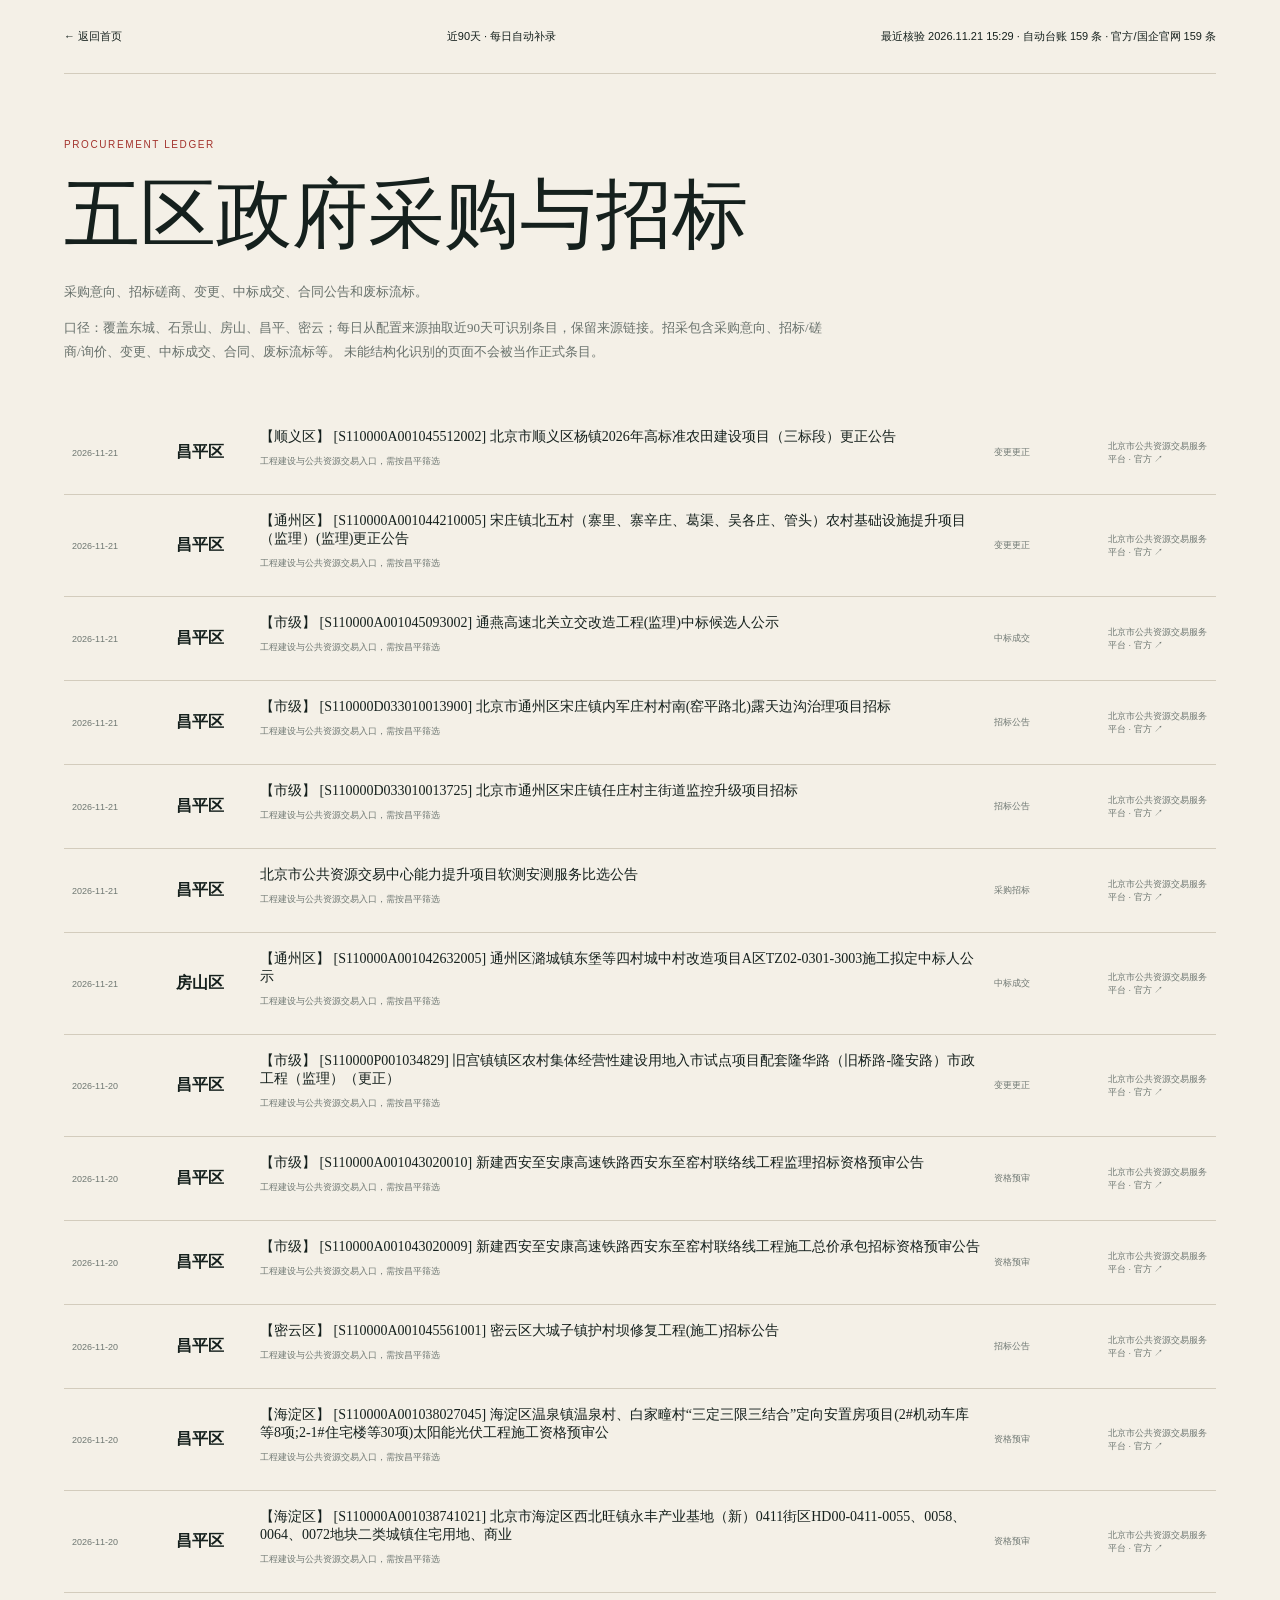
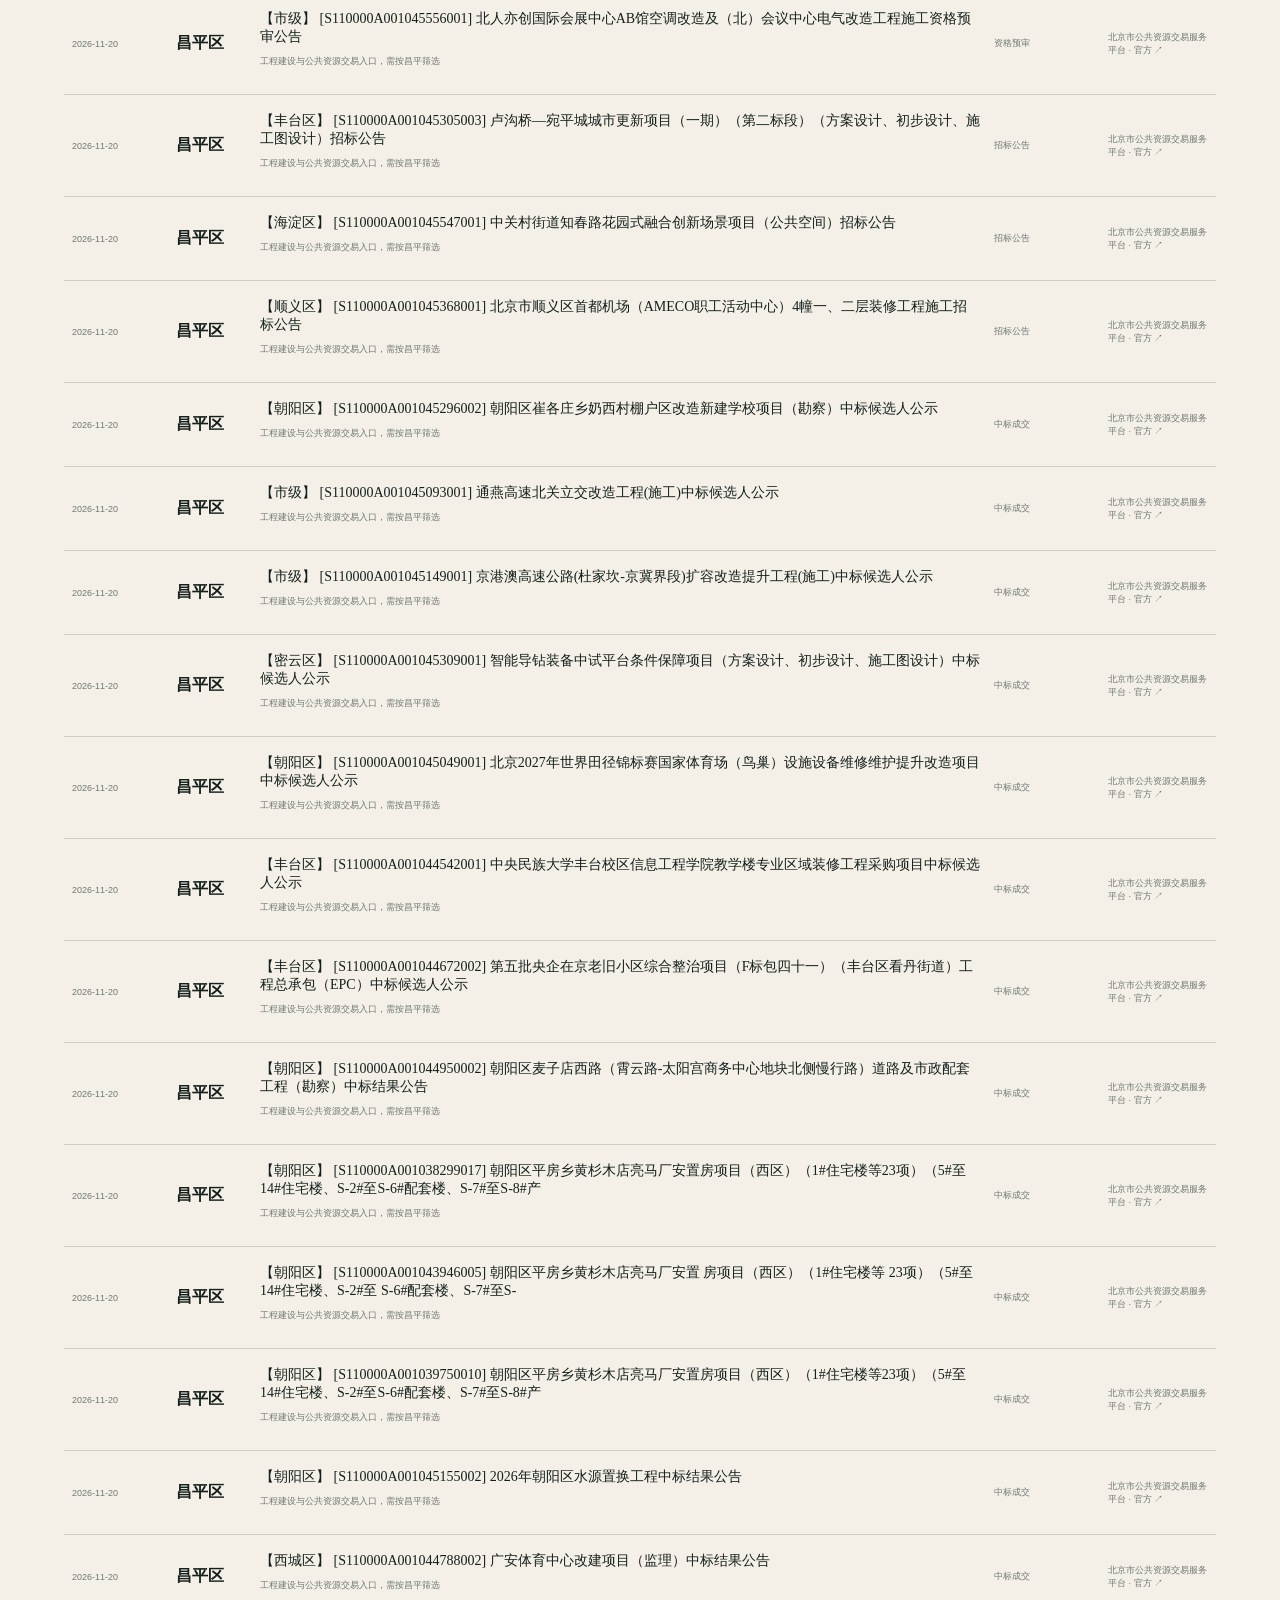
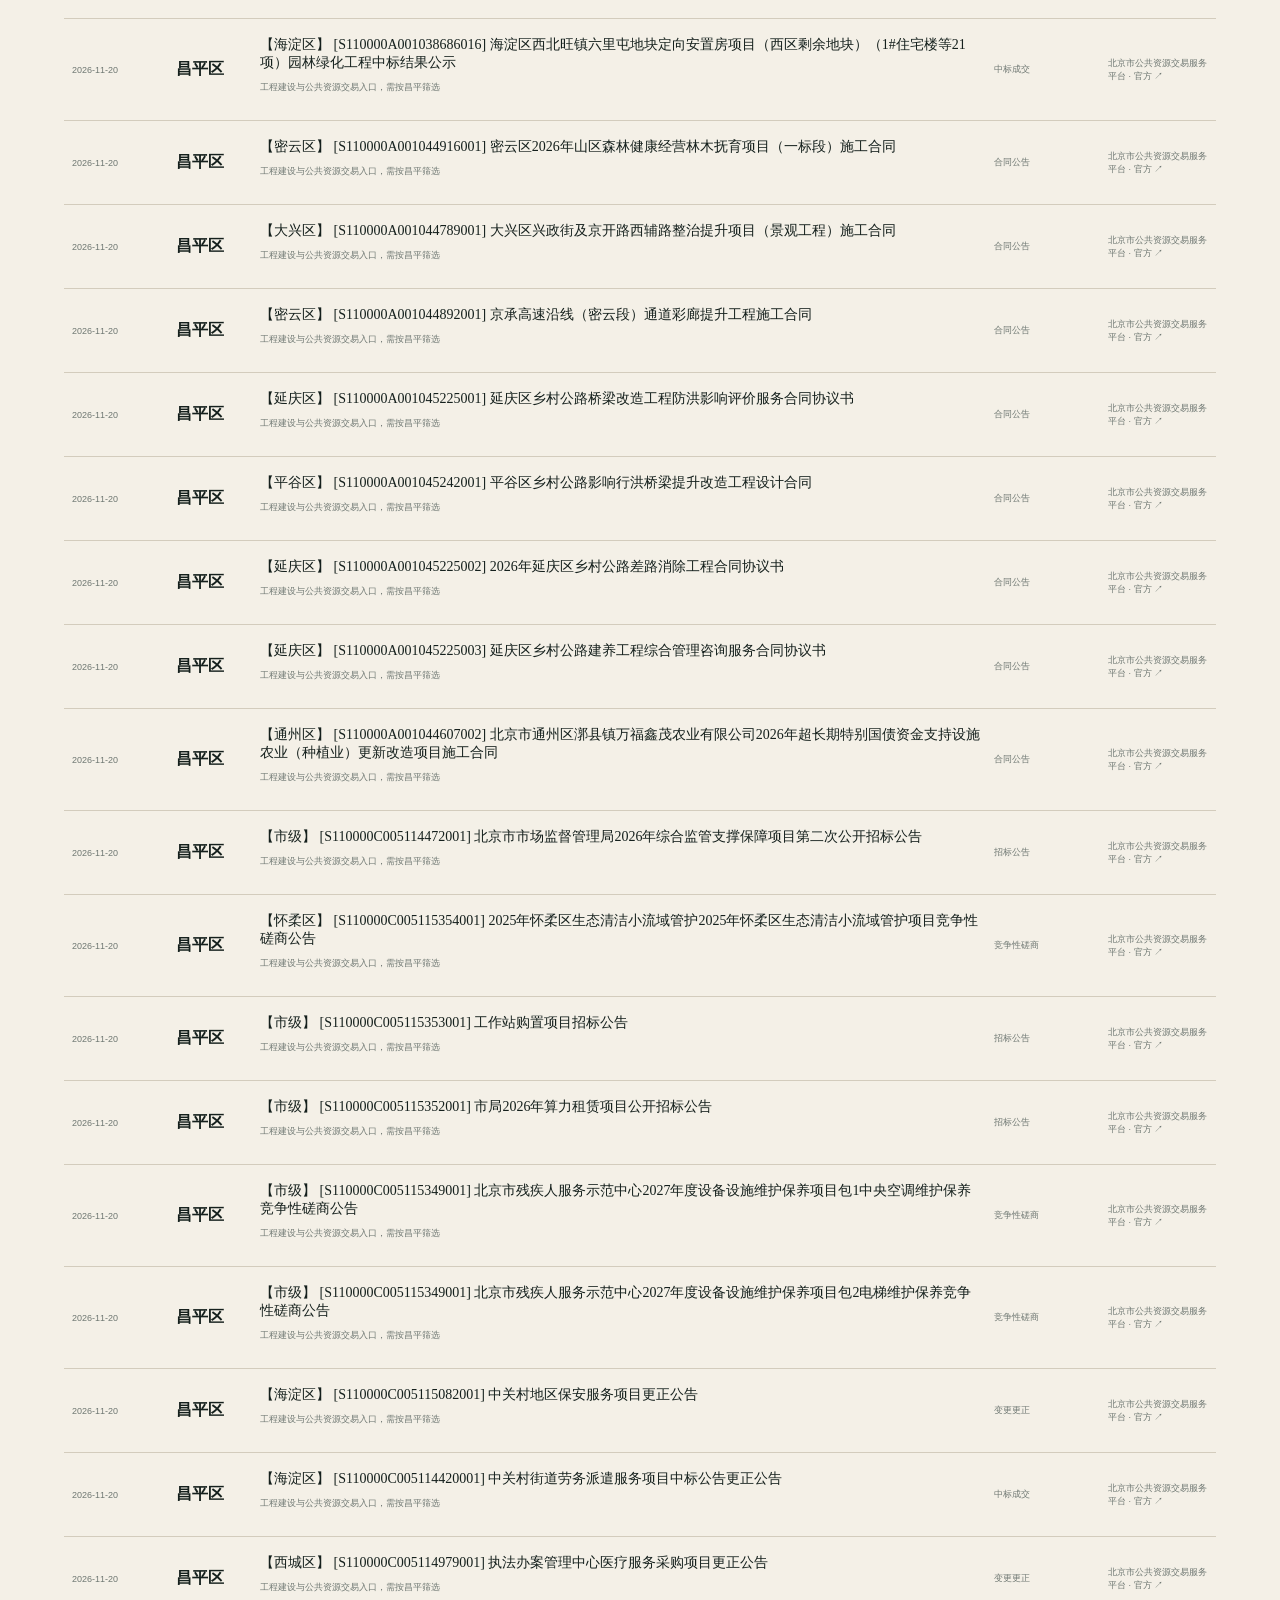
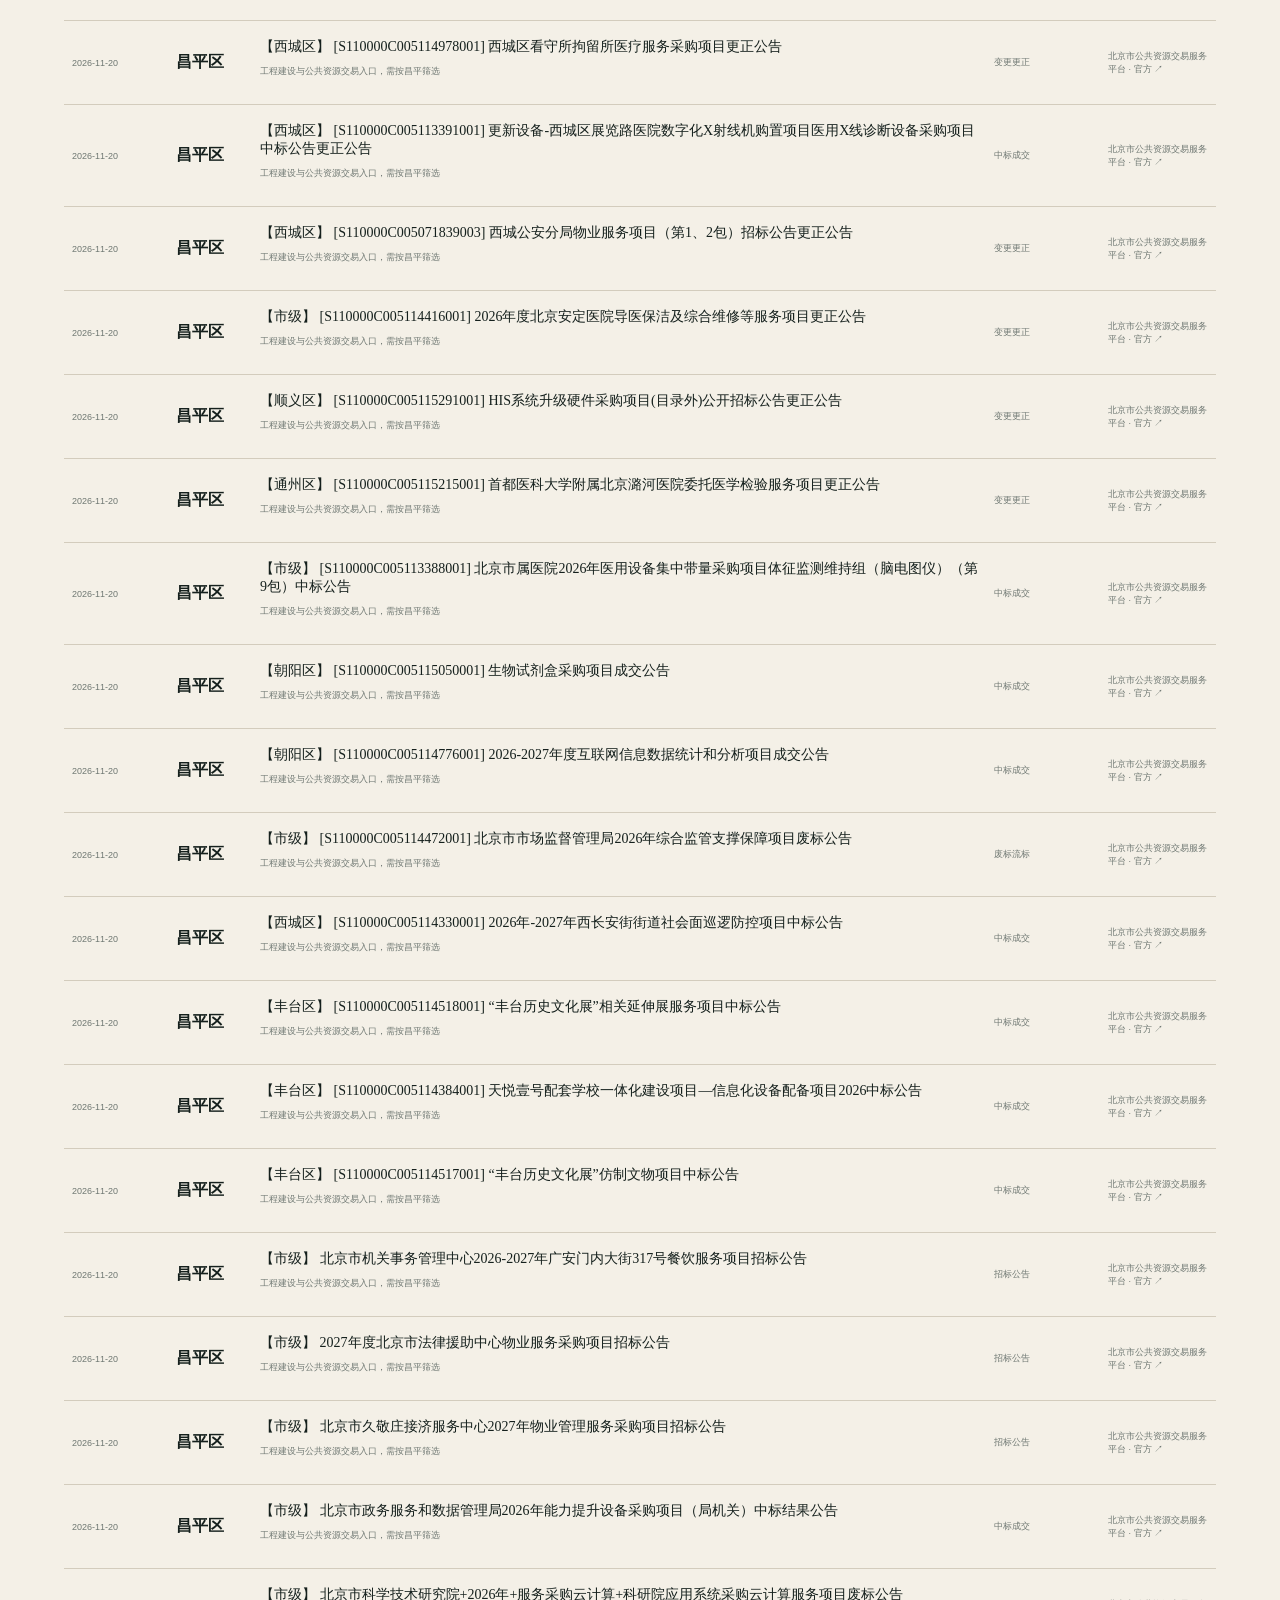
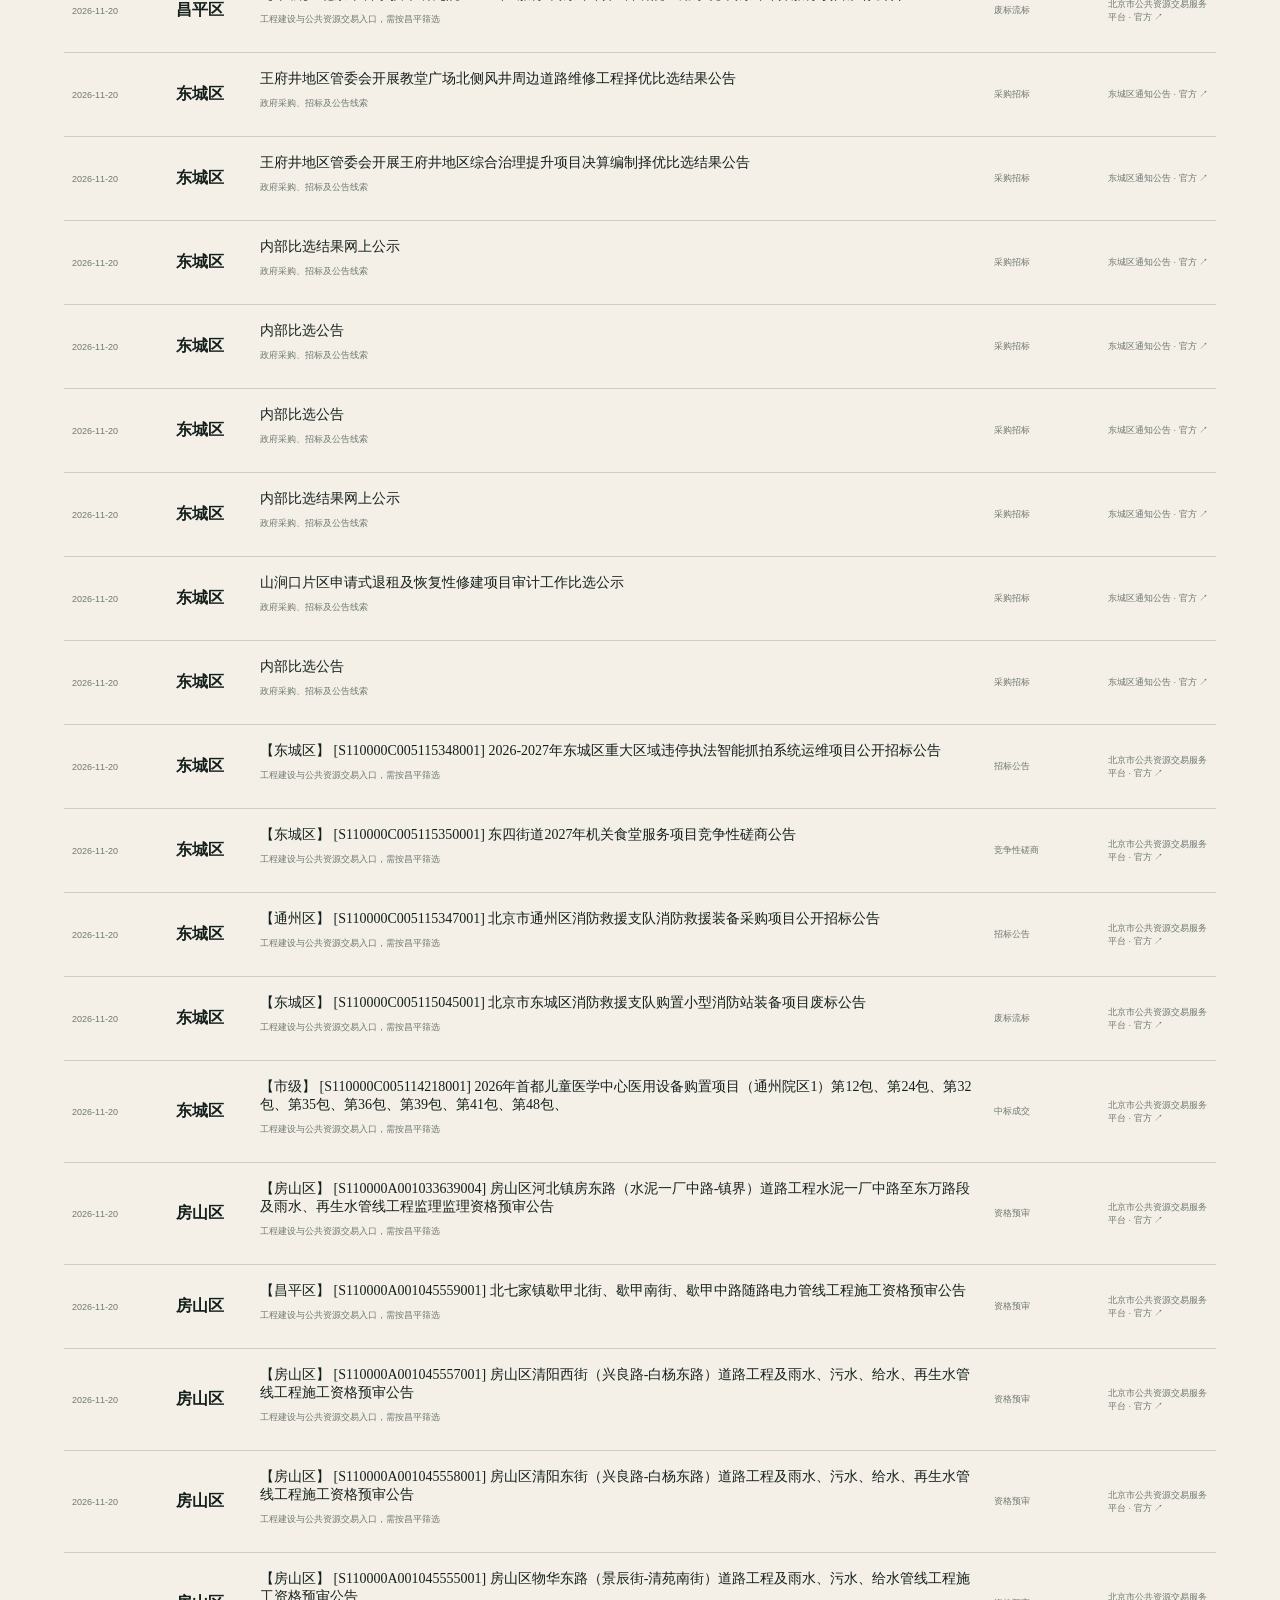
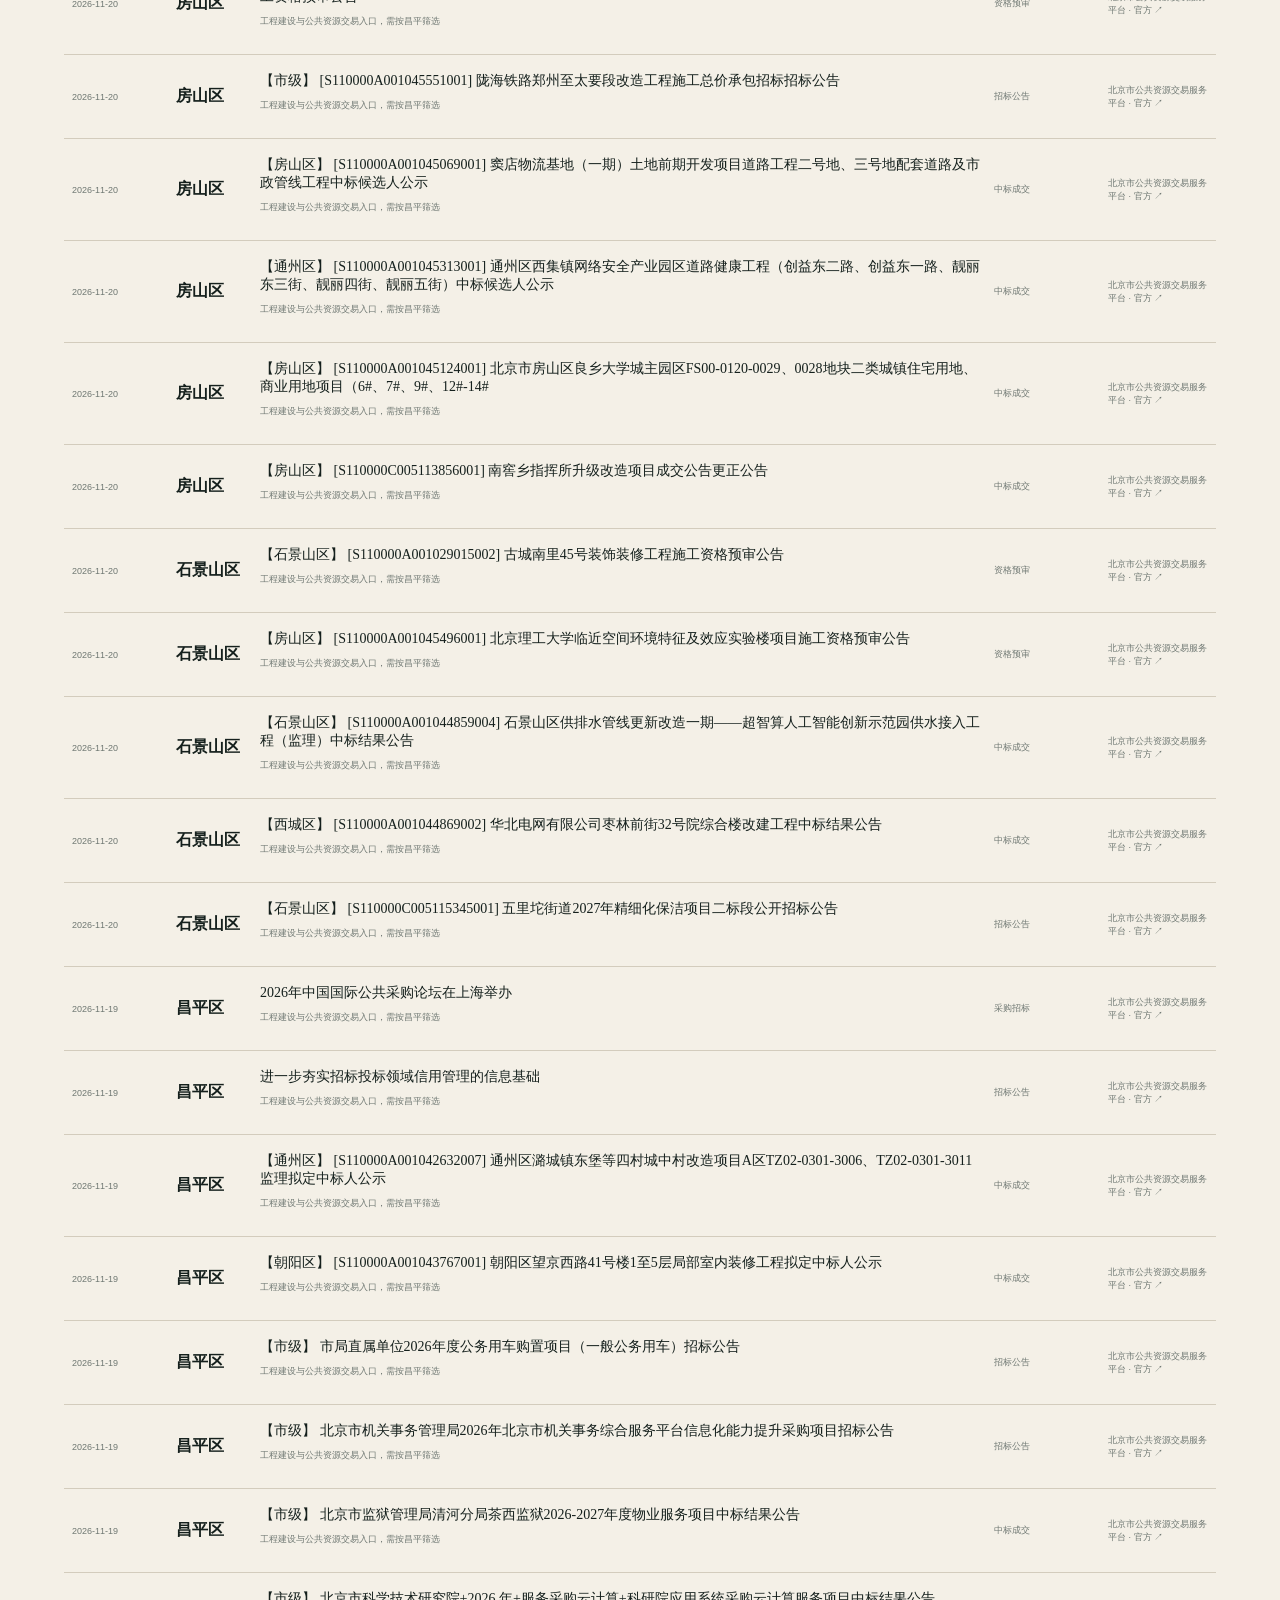
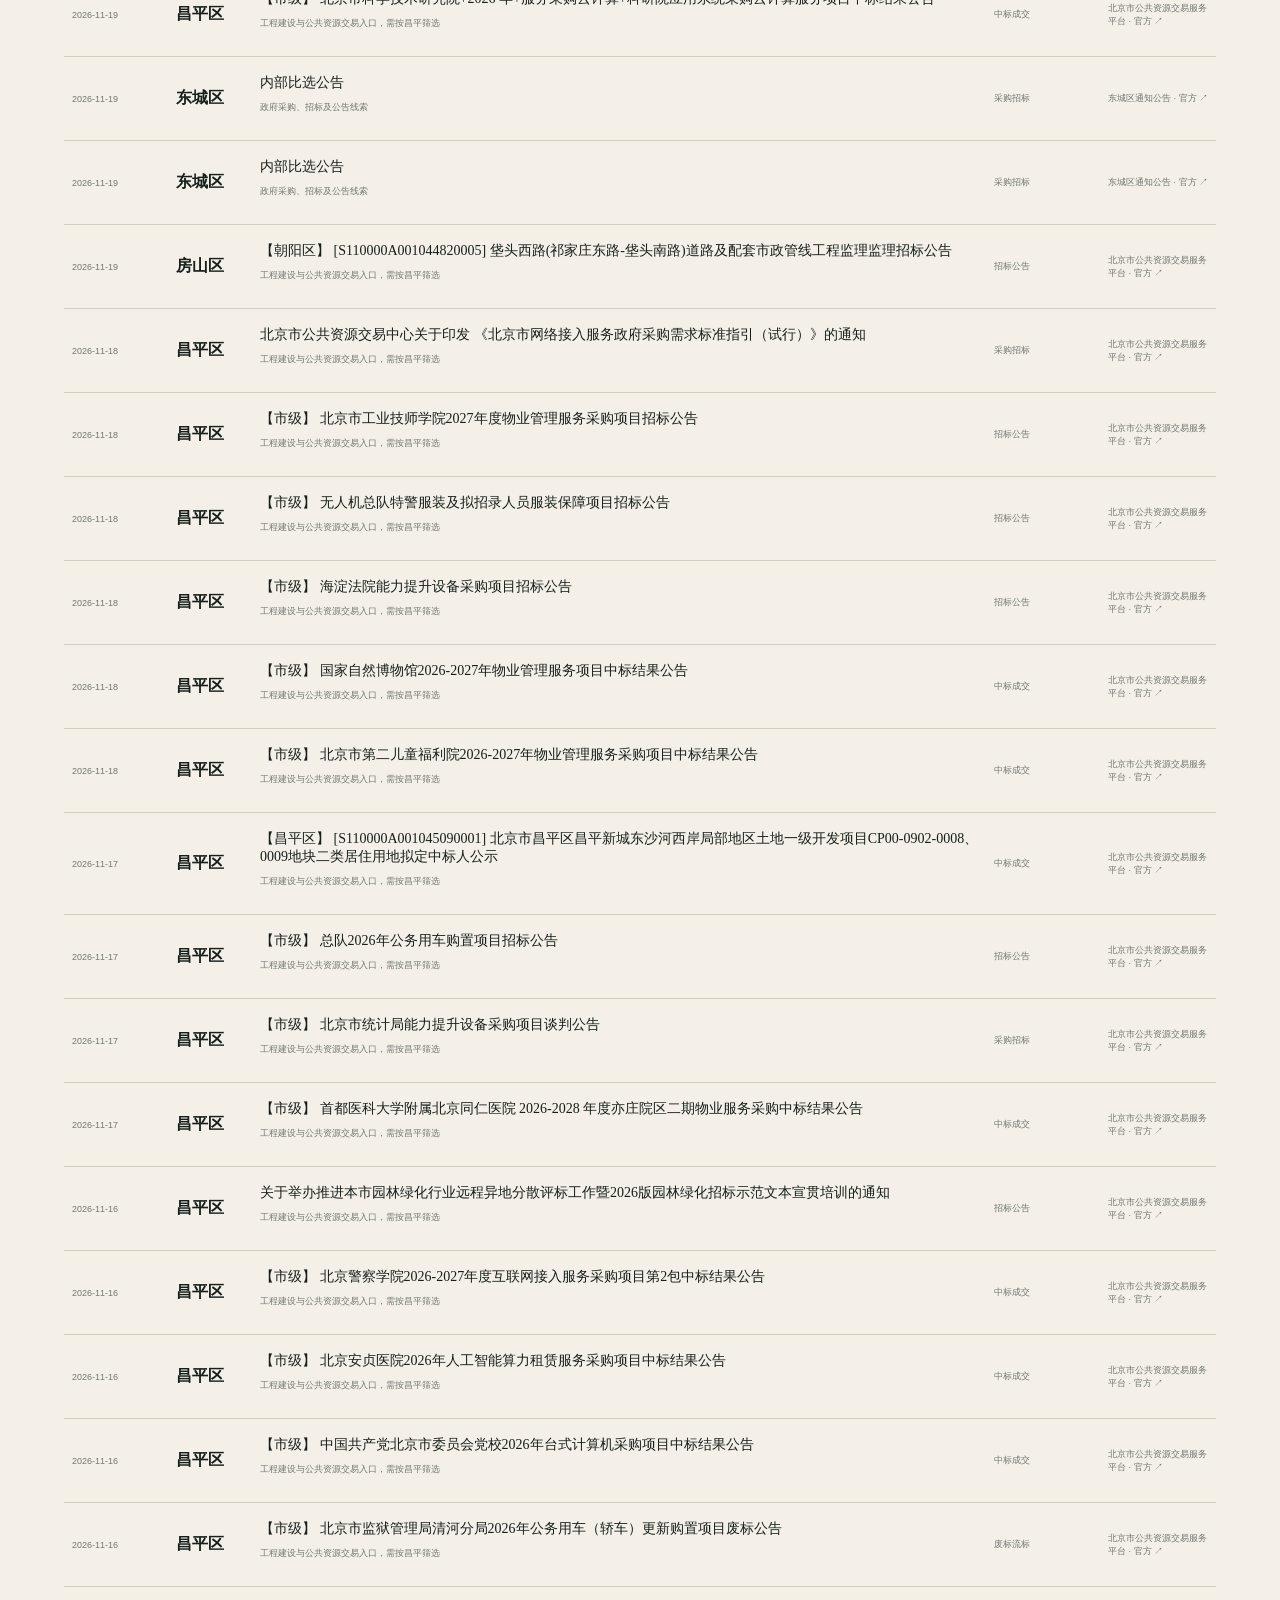
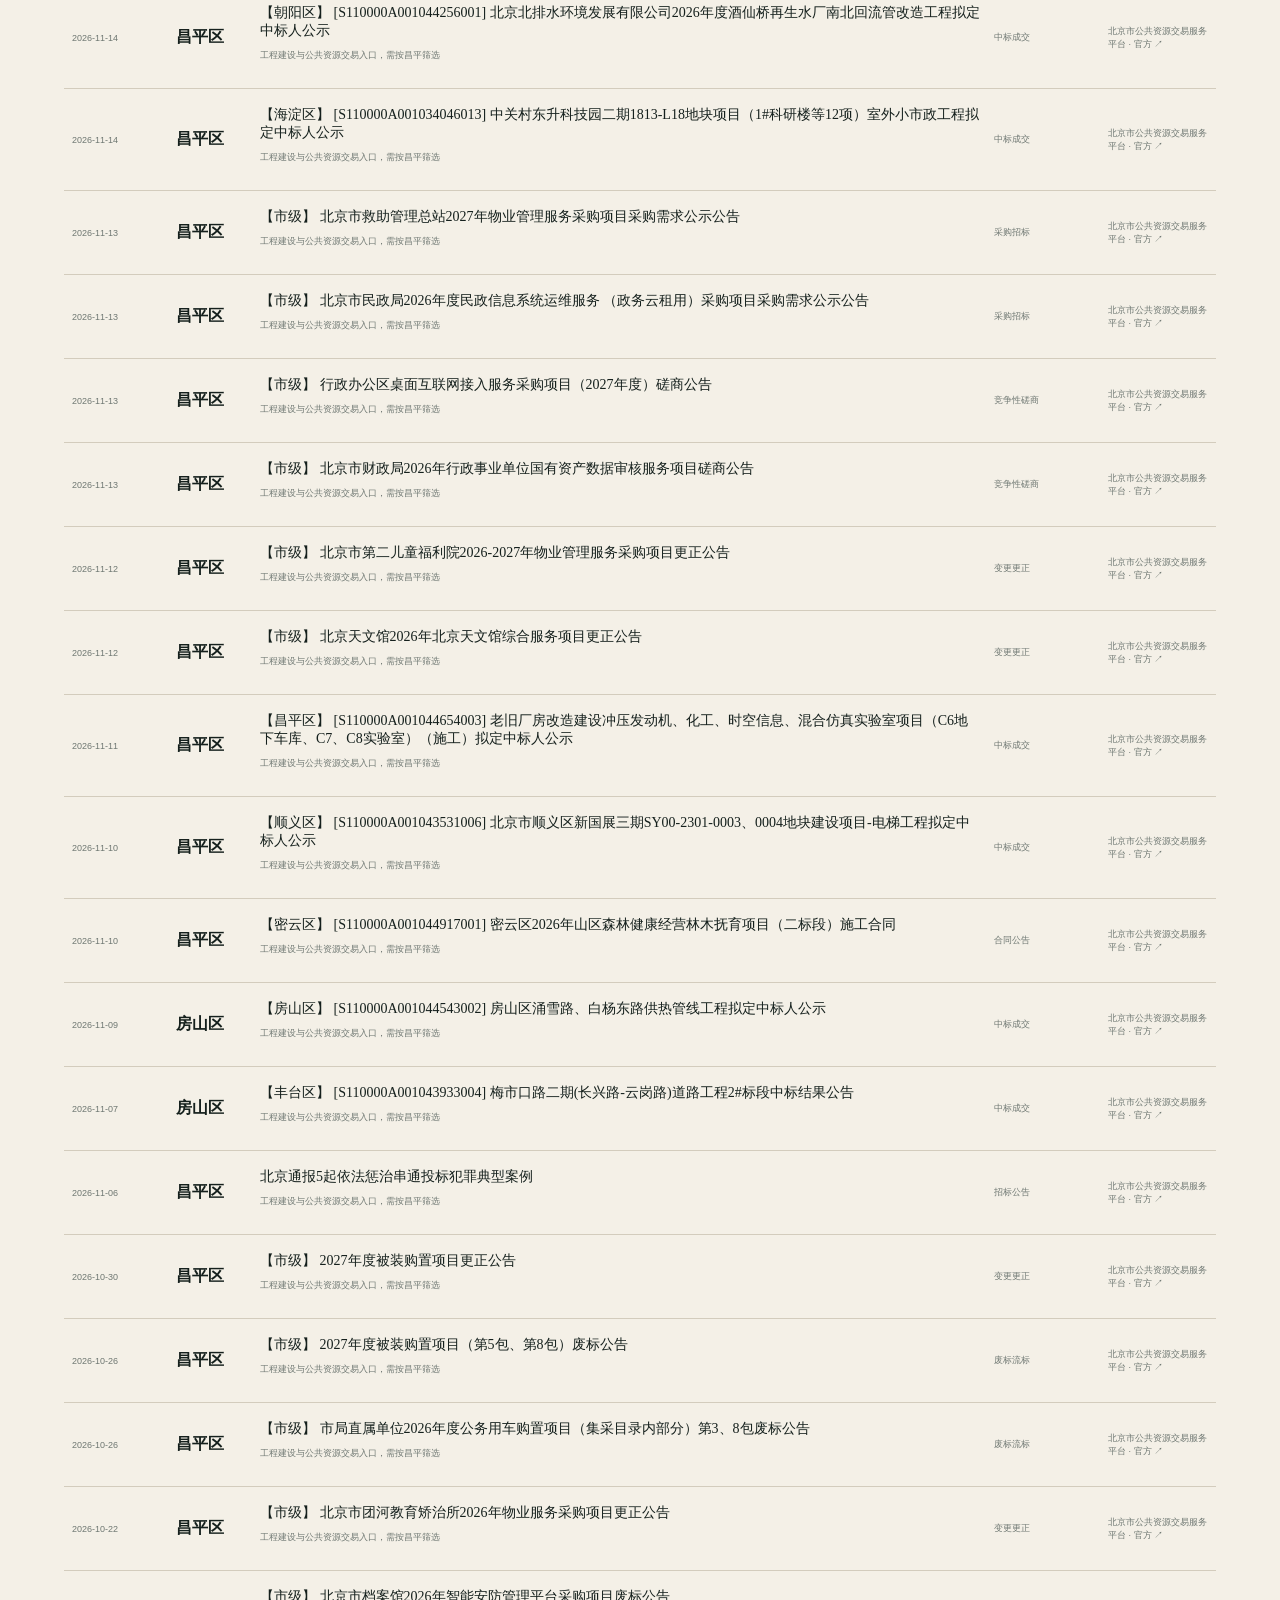
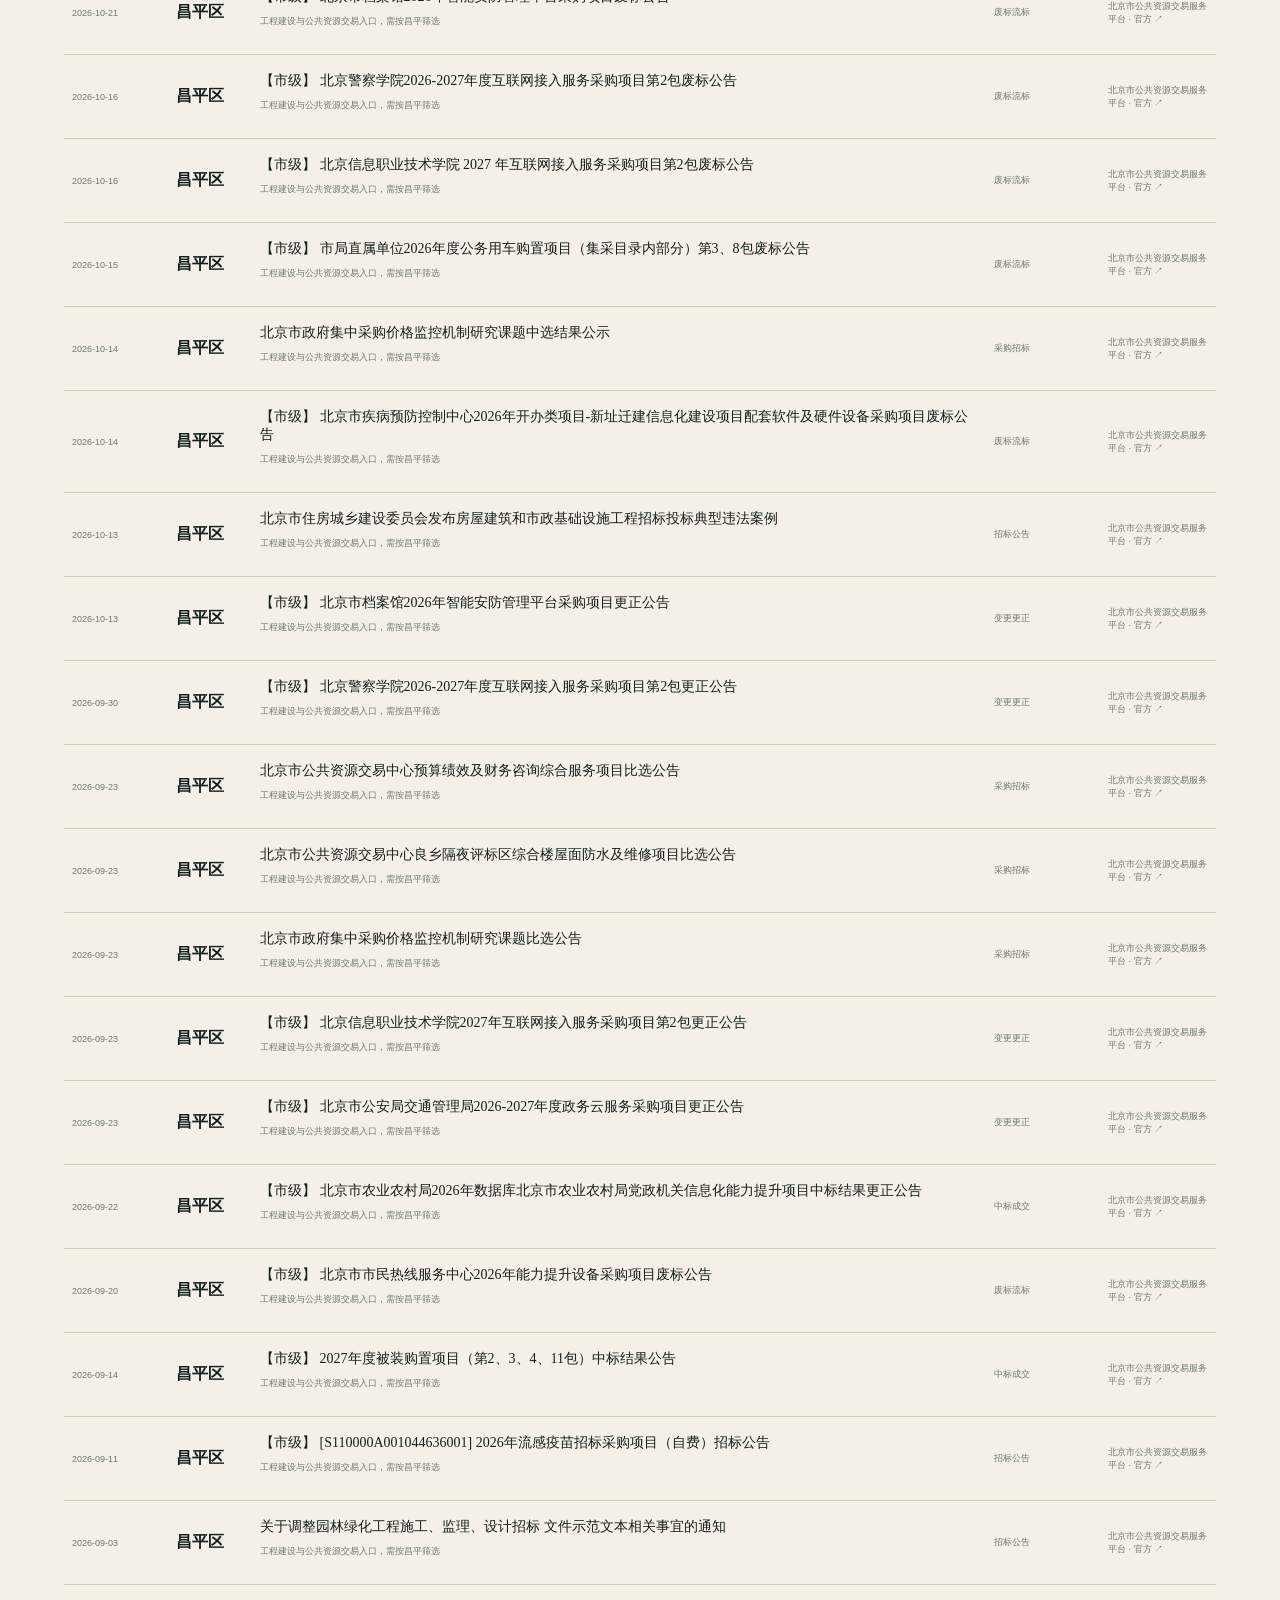
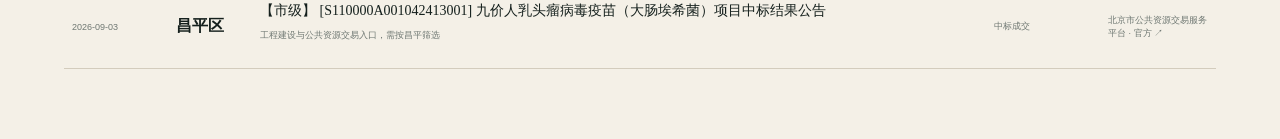
==== local-preview/procurement/index.html @ 3bb8a2d0 "Daily source monitor update" ====
<!doctype html><html lang="zh-CN"><head><meta charset="utf-8"><meta name="viewport" content="width=device-width,initial-scale=1"><title>招采台账</title><link rel="stylesheet" href="../style.css"><link rel="stylesheet" href="../ledger-pages.css"></head><body><main class="ledger-page"><header><a href="../">← 返回首页</a><span>近90天 · 每日自动补录</span><span>最近核验 2026.11.21 15:29 · 自动台账 159 条 · 官方/国企官网 159 条</span></header><section><label>PROCUREMENT LEDGER</label><h1>五区政府采购与招标</h1><p>采购意向、招标磋商、变更、中标成交、合同公告和废标流标。</p><p class="ledger-note">口径：覆盖东城、石景山、房山、昌平、密云；每日从配置来源抽取近90天可识别条目，保留来源链接。招采包含采购意向、招标/磋商/询价、变更、中标成交、合同、废标流标等。 未能结构化识别的页面不会被当作正式条目。</p></section><div class="ledger-table"><a href="https://ggzyfw.beijing.gov.cn/jyxxgcjsgzgg/20261121/5798273.html" target="_blank" rel="noreferrer"><article><time>2026-11-21</time><b>昌平区</b><div><h3>【顺义区】 [S110000A001045512002] 北京市顺义区杨镇2026年高标准农田建设项目（三标段）更正公告</h3><p>工程建设与公共资源交易入口，需按昌平筛选</p></div><span>变更更正</span><em>北京市公共资源交易服务平台 · 官方 ↗</em></article></a><a href="https://ggzyfw.beijing.gov.cn/jyxxgcjsgzgg/20261120/5798127.html" target="_blank" rel="noreferrer"><article><time>2026-11-21</time><b>昌平区</b><div><h3>【通州区】 [S110000A001044210005] 宋庄镇北五村（寨里、寨辛庄、葛渠、吴各庄、管头）农村基础设施提升项目（监理）(监理)更正公告</h3><p>工程建设与公共资源交易入口，需按昌平筛选</p></div><span>变更更正</span><em>北京市公共资源交易服务平台 · 官方 ↗</em></article></a><a href="https://ggzyfw.beijing.gov.cn/jyxxzbhxrgs/20261120/5797390.html" target="_blank" rel="noreferrer"><article><time>2026-11-21</time><b>昌平区</b><div><h3>【市级】 [S110000A001045093002] 通燕高速北关立交改造工程(监理)中标候选人公示</h3><p>工程建设与公共资源交易入口，需按昌平筛选</p></div><span>中标成交</span><em>北京市公共资源交易服务平台 · 官方 ↗</em></article></a><a href="https://ggzyfw.beijing.gov.cn/jyxxnccqzbjj/20261121/5798282.html" target="_blank" rel="noreferrer"><article><time>2026-11-21</time><b>昌平区</b><div><h3>【市级】 [S110000D033010013900] 北京市通州区宋庄镇内军庄村村南(窑平路北)露天边沟治理项目招标</h3><p>工程建设与公共资源交易入口，需按昌平筛选</p></div><span>招标公告</span><em>北京市公共资源交易服务平台 · 官方 ↗</em></article></a><a href="https://ggzyfw.beijing.gov.cn/jyxxnccqzbjj/20261121/5798275.html" target="_blank" rel="noreferrer"><article><time>2026-11-21</time><b>昌平区</b><div><h3>【市级】 [S110000D033010013725] 北京市通州区宋庄镇任庄村主街道监控升级项目招标</h3><p>工程建设与公共资源交易入口，需按昌平筛选</p></div><span>招标公告</span><em>北京市公共资源交易服务平台 · 官方 ↗</em></article></a><a href="https://ggzyfw.beijing.gov.cn/bxggqt/20260923/5726220.html" target="_blank" rel="noreferrer"><article><time>2026-11-21</time><b>昌平区</b><div><h3>北京市公共资源交易中心能力提升项目软测安测服务比选公告</h3><p>工程建设与公共资源交易入口，需按昌平筛选</p></div><span>采购招标</span><em>北京市公共资源交易服务平台 · 官方 ↗</em></article></a><a href="https://ggzyfw.beijing.gov.cn/jyxxgcjszbyx/20261119/5793754.html" target="_blank" rel="noreferrer"><article><time>2026-11-21</time><b>房山区</b><div><h3>【通州区】 [S110000A001042632005] 通州区潞城镇东堡等四村城中村改造项目A区TZ02-0301-3003施工拟定中标人公示</h3><p>工程建设与公共资源交易入口，需按昌平筛选</p></div><span>中标成交</span><em>北京市公共资源交易服务平台 · 官方 ↗</em></article></a><a href="https://ggzyfw.beijing.gov.cn/jyxxgcjszbjh/20261120/5796803.html" target="_blank" rel="noreferrer"><article><time>2026-11-20</time><b>昌平区</b><div><h3>【市级】 [S110000P001034829] 旧宫镇镇区农村集体经营性建设用地入市试点项目配套隆华路（旧桥路-隆安路）市政工程（监理）（更正）</h3><p>工程建设与公共资源交易入口，需按昌平筛选</p></div><span>变更更正</span><em>北京市公共资源交易服务平台 · 官方 ↗</em></article></a><a href="https://ggzyfw.beijing.gov.cn/jyxxggjtbyqs/20261120/5798121.html" target="_blank" rel="noreferrer"><article><time>2026-11-20</time><b>昌平区</b><div><h3>【市级】 [S110000A001043020010] 新建西安至安康高速铁路西安东至窑村联络线工程监理招标资格预审公告</h3><p>工程建设与公共资源交易入口，需按昌平筛选</p></div><span>资格预审</span><em>北京市公共资源交易服务平台 · 官方 ↗</em></article></a><a href="https://ggzyfw.beijing.gov.cn/jyxxggjtbyqs/20261120/5798120.html" target="_blank" rel="noreferrer"><article><time>2026-11-20</time><b>昌平区</b><div><h3>【市级】 [S110000A001043020009] 新建西安至安康高速铁路西安东至窑村联络线工程施工总价承包招标资格预审公告</h3><p>工程建设与公共资源交易入口，需按昌平筛选</p></div><span>资格预审</span><em>北京市公共资源交易服务平台 · 官方 ↗</em></article></a><a href="https://ggzyfw.beijing.gov.cn/jyxxggjtbyqs/20261120/5797459.html" target="_blank" rel="noreferrer"><article><time>2026-11-20</time><b>昌平区</b><div><h3>【密云区】 [S110000A001045561001] 密云区大城子镇护村坝修复工程(施工)招标公告</h3><p>工程建设与公共资源交易入口，需按昌平筛选</p></div><span>招标公告</span><em>北京市公共资源交易服务平台 · 官方 ↗</em></article></a><a href="https://ggzyfw.beijing.gov.cn/jyxxggjtbyqs/20261120/5797093.html" target="_blank" rel="noreferrer"><article><time>2026-11-20</time><b>昌平区</b><div><h3>【海淀区】 [S110000A001038027045] 海淀区温泉镇温泉村、白家疃村“三定三限三结合”定向安置房项目(2#机动车库等8项;2-1#住宅楼等30项)太阳能光伏工程施工资格预审公</h3><p>工程建设与公共资源交易入口，需按昌平筛选</p></div><span>资格预审</span><em>北京市公共资源交易服务平台 · 官方 ↗</em></article></a><a href="https://ggzyfw.beijing.gov.cn/jyxxggjtbyqs/20261120/5797092.html" target="_blank" rel="noreferrer"><article><time>2026-11-20</time><b>昌平区</b><div><h3>【海淀区】 [S110000A001038741021] 北京市海淀区西北旺镇永丰产业基地（新）0411街区HD00-0411-0055、0058、0064、0072地块二类城镇住宅用地、商业</h3><p>工程建设与公共资源交易入口，需按昌平筛选</p></div><span>资格预审</span><em>北京市公共资源交易服务平台 · 官方 ↗</em></article></a><a href="https://ggzyfw.beijing.gov.cn/jyxxggjtbyqs/20261120/5797091.html" target="_blank" rel="noreferrer"><article><time>2026-11-20</time><b>昌平区</b><div><h3>【市级】 [S110000A001045556001] 北人亦创国际会展中心AB馆空调改造及（北）会议中心电气改造工程施工资格预审公告</h3><p>工程建设与公共资源交易入口，需按昌平筛选</p></div><span>资格预审</span><em>北京市公共资源交易服务平台 · 官方 ↗</em></article></a><a href="https://ggzyfw.beijing.gov.cn/jyxxggjtbyqs/20261120/5797090.html" target="_blank" rel="noreferrer"><article><time>2026-11-20</time><b>昌平区</b><div><h3>【丰台区】 [S110000A001045305003] 卢沟桥—宛平城城市更新项目（一期）（第二标段）（方案设计、初步设计、施工图设计）招标公告</h3><p>工程建设与公共资源交易入口，需按昌平筛选</p></div><span>招标公告</span><em>北京市公共资源交易服务平台 · 官方 ↗</em></article></a><a href="https://ggzyfw.beijing.gov.cn/jyxxggjtbyqs/20261120/5797089.html" target="_blank" rel="noreferrer"><article><time>2026-11-20</time><b>昌平区</b><div><h3>【海淀区】 [S110000A001045547001] 中关村街道知春路花园式融合创新场景项目（公共空间）招标公告</h3><p>工程建设与公共资源交易入口，需按昌平筛选</p></div><span>招标公告</span><em>北京市公共资源交易服务平台 · 官方 ↗</em></article></a><a href="https://ggzyfw.beijing.gov.cn/jyxxgcjsgzgg/20261121/5798284.html" target="_blank" rel="noreferrer"><article><time>2026-11-20</time><b>昌平区</b><div><h3>【顺义区】 [S110000A001045368001] 北京市顺义区首都机场（AMECO职工活动中心）4幢一、二层装修工程施工招标公告</h3><p>工程建设与公共资源交易入口，需按昌平筛选</p></div><span>招标公告</span><em>北京市公共资源交易服务平台 · 官方 ↗</em></article></a><a href="https://ggzyfw.beijing.gov.cn/jyxxzbhxrgs/20261121/5798296.html" target="_blank" rel="noreferrer"><article><time>2026-11-20</time><b>昌平区</b><div><h3>【朝阳区】 [S110000A001045296002] 朝阳区崔各庄乡奶西村棚户区改造新建学校项目（勘察）中标候选人公示</h3><p>工程建设与公共资源交易入口，需按昌平筛选</p></div><span>中标成交</span><em>北京市公共资源交易服务平台 · 官方 ↗</em></article></a><a href="https://ggzyfw.beijing.gov.cn/jyxxzbhxrgs/20261120/5797389.html" target="_blank" rel="noreferrer"><article><time>2026-11-20</time><b>昌平区</b><div><h3>【市级】 [S110000A001045093001] 通燕高速北关立交改造工程(施工)中标候选人公示</h3><p>工程建设与公共资源交易入口，需按昌平筛选</p></div><span>中标成交</span><em>北京市公共资源交易服务平台 · 官方 ↗</em></article></a><a href="https://ggzyfw.beijing.gov.cn/jyxxzbhxrgs/20261120/5797260.html" target="_blank" rel="noreferrer"><article><time>2026-11-20</time><b>昌平区</b><div><h3>【市级】 [S110000A001045149001] 京港澳高速公路(杜家坎-京冀界段)扩容改造提升工程(施工)中标候选人公示</h3><p>工程建设与公共资源交易入口，需按昌平筛选</p></div><span>中标成交</span><em>北京市公共资源交易服务平台 · 官方 ↗</em></article></a><a href="https://ggzyfw.beijing.gov.cn/jyxxzbhxrgs/20261120/5797262.html" target="_blank" rel="noreferrer"><article><time>2026-11-20</time><b>昌平区</b><div><h3>【密云区】 [S110000A001045309001] 智能导钻装备中试平台条件保障项目（方案设计、初步设计、施工图设计）中标候选人公示</h3><p>工程建设与公共资源交易入口，需按昌平筛选</p></div><span>中标成交</span><em>北京市公共资源交易服务平台 · 官方 ↗</em></article></a><a href="https://ggzyfw.beijing.gov.cn/jyxxzbhxrgs/20261120/5797233.html" target="_blank" rel="noreferrer"><article><time>2026-11-20</time><b>昌平区</b><div><h3>【朝阳区】 [S110000A001045049001] 北京2027年世界田径锦标赛国家体育场（鸟巢）设施设备维修维护提升改造项目中标候选人公示</h3><p>工程建设与公共资源交易入口，需按昌平筛选</p></div><span>中标成交</span><em>北京市公共资源交易服务平台 · 官方 ↗</em></article></a><a href="https://ggzyfw.beijing.gov.cn/jyxxzbhxrgs/20261120/5797232.html" target="_blank" rel="noreferrer"><article><time>2026-11-20</time><b>昌平区</b><div><h3>【丰台区】 [S110000A001044542001] 中央民族大学丰台校区信息工程学院教学楼专业区域装修工程采购项目中标候选人公示</h3><p>工程建设与公共资源交易入口，需按昌平筛选</p></div><span>中标成交</span><em>北京市公共资源交易服务平台 · 官方 ↗</em></article></a><a href="https://ggzyfw.beijing.gov.cn/jyxxzbhxrgs/20261120/5796886.html" target="_blank" rel="noreferrer"><article><time>2026-11-20</time><b>昌平区</b><div><h3>【丰台区】 [S110000A001044672002] 第五批央企在京老旧小区综合整治项目（F标包四十一）（丰台区看丹街道）工程总承包（EPC）中标候选人公示</h3><p>工程建设与公共资源交易入口，需按昌平筛选</p></div><span>中标成交</span><em>北京市公共资源交易服务平台 · 官方 ↗</em></article></a><a href="https://ggzyfw.beijing.gov.cn/jyxxzbgg/20261120/5796585.html" target="_blank" rel="noreferrer"><article><time>2026-11-20</time><b>昌平区</b><div><h3>【朝阳区】 [S110000A001044950002] 朝阳区麦子店西路（霄云路-太阳宫商务中心地块北侧慢行路）道路及市政配套工程（勘察）中标结果公告</h3><p>工程建设与公共资源交易入口，需按昌平筛选</p></div><span>中标成交</span><em>北京市公共资源交易服务平台 · 官方 ↗</em></article></a><a href="https://ggzyfw.beijing.gov.cn/jyxxzbgg/20261120/5796550.html" target="_blank" rel="noreferrer"><article><time>2026-11-20</time><b>昌平区</b><div><h3>【朝阳区】 [S110000A001038299017] 朝阳区平房乡黄杉木店亮马厂安置房项目（西区）（1#住宅楼等23项）（5#至14#住宅楼、S-2#至S-6#配套楼、S-7#至S-8#产</h3><p>工程建设与公共资源交易入口，需按昌平筛选</p></div><span>中标成交</span><em>北京市公共资源交易服务平台 · 官方 ↗</em></article></a><a href="https://ggzyfw.beijing.gov.cn/jyxxzbgg/20261120/5796551.html" target="_blank" rel="noreferrer"><article><time>2026-11-20</time><b>昌平区</b><div><h3>【朝阳区】 [S110000A001043946005] 朝阳区平房乡黄杉木店亮马厂安置 房项目（西区）（1#住宅楼等 23项）（5#至14#住宅楼、S-2#至 S-6#配套楼、S-7#至S-</h3><p>工程建设与公共资源交易入口，需按昌平筛选</p></div><span>中标成交</span><em>北京市公共资源交易服务平台 · 官方 ↗</em></article></a><a href="https://ggzyfw.beijing.gov.cn/jyxxzbgg/20261120/5796498.html" target="_blank" rel="noreferrer"><article><time>2026-11-20</time><b>昌平区</b><div><h3>【朝阳区】 [S110000A001039750010] 朝阳区平房乡黄杉木店亮马厂安置房项目（西区）（1#住宅楼等23项）（5#至14#住宅楼、S-2#至S-6#配套楼、S-7#至S-8#产</h3><p>工程建设与公共资源交易入口，需按昌平筛选</p></div><span>中标成交</span><em>北京市公共资源交易服务平台 · 官方 ↗</em></article></a><a href="https://ggzyfw.beijing.gov.cn/jyxxzbgg/20261120/5796423.html" target="_blank" rel="noreferrer"><article><time>2026-11-20</time><b>昌平区</b><div><h3>【朝阳区】 [S110000A001045155002] 2026年朝阳区水源置换工程中标结果公告</h3><p>工程建设与公共资源交易入口，需按昌平筛选</p></div><span>中标成交</span><em>北京市公共资源交易服务平台 · 官方 ↗</em></article></a><a href="https://ggzyfw.beijing.gov.cn/jyxxzbgg/20261120/5796424.html" target="_blank" rel="noreferrer"><article><time>2026-11-20</time><b>昌平区</b><div><h3>【西城区】 [S110000A001044788002] 广安体育中心改建项目（监理）中标结果公告</h3><p>工程建设与公共资源交易入口，需按昌平筛选</p></div><span>中标成交</span><em>北京市公共资源交易服务平台 · 官方 ↗</em></article></a><a href="https://ggzyfw.beijing.gov.cn/jyxxzbgg/20261120/5796383.html" target="_blank" rel="noreferrer"><article><time>2026-11-20</time><b>昌平区</b><div><h3>【海淀区】 [S110000A001038686016] 海淀区西北旺镇六里屯地块定向安置房项目（西区剩余地块）（1#住宅楼等21项）园林绿化工程中标结果公示</h3><p>工程建设与公共资源交易入口，需按昌平筛选</p></div><span>中标成交</span><em>北京市公共资源交易服务平台 · 官方 ↗</em></article></a><a href="https://ggzyfw.beijing.gov.cn/jyxxgcjshtgs/20261120/5797048.html" target="_blank" rel="noreferrer"><article><time>2026-11-20</time><b>昌平区</b><div><h3>【密云区】 [S110000A001044916001] 密云区2026年山区森林健康经营林木抚育项目（一标段）施工合同</h3><p>工程建设与公共资源交易入口，需按昌平筛选</p></div><span>合同公告</span><em>北京市公共资源交易服务平台 · 官方 ↗</em></article></a><a href="https://ggzyfw.beijing.gov.cn/jyxxgcjshtgs/20261120/5796984.html" target="_blank" rel="noreferrer"><article><time>2026-11-20</time><b>昌平区</b><div><h3>【大兴区】 [S110000A001044789001] 大兴区兴政街及京开路西辅路整治提升项目（景观工程）施工合同</h3><p>工程建设与公共资源交易入口，需按昌平筛选</p></div><span>合同公告</span><em>北京市公共资源交易服务平台 · 官方 ↗</em></article></a><a href="https://ggzyfw.beijing.gov.cn/jyxxgcjshtgs/20261120/5796913.html" target="_blank" rel="noreferrer"><article><time>2026-11-20</time><b>昌平区</b><div><h3>【密云区】 [S110000A001044892001] 京承高速沿线（密云段）通道彩廊提升工程施工合同</h3><p>工程建设与公共资源交易入口，需按昌平筛选</p></div><span>合同公告</span><em>北京市公共资源交易服务平台 · 官方 ↗</em></article></a><a href="https://ggzyfw.beijing.gov.cn/jyxxgcjshtgs/20261120/5797050.html" target="_blank" rel="noreferrer"><article><time>2026-11-20</time><b>昌平区</b><div><h3>【延庆区】 [S110000A001045225001] 延庆区乡村公路桥梁改造工程防洪影响评价服务合同协议书</h3><p>工程建设与公共资源交易入口，需按昌平筛选</p></div><span>合同公告</span><em>北京市公共资源交易服务平台 · 官方 ↗</em></article></a><a href="https://ggzyfw.beijing.gov.cn/jyxxgcjshtgs/20261120/5796914.html" target="_blank" rel="noreferrer"><article><time>2026-11-20</time><b>昌平区</b><div><h3>【平谷区】 [S110000A001045242001] 平谷区乡村公路影响行洪桥梁提升改造工程设计合同</h3><p>工程建设与公共资源交易入口，需按昌平筛选</p></div><span>合同公告</span><em>北京市公共资源交易服务平台 · 官方 ↗</em></article></a><a href="https://ggzyfw.beijing.gov.cn/jyxxgcjshtgs/20261120/5796699.html" target="_blank" rel="noreferrer"><article><time>2026-11-20</time><b>昌平区</b><div><h3>【延庆区】 [S110000A001045225002] 2026年延庆区乡村公路差路消除工程合同协议书</h3><p>工程建设与公共资源交易入口，需按昌平筛选</p></div><span>合同公告</span><em>北京市公共资源交易服务平台 · 官方 ↗</em></article></a><a href="https://ggzyfw.beijing.gov.cn/jyxxgcjshtgs/20261120/5796264.html" target="_blank" rel="noreferrer"><article><time>2026-11-20</time><b>昌平区</b><div><h3>【延庆区】 [S110000A001045225003] 延庆区乡村公路建养工程综合管理咨询服务合同协议书</h3><p>工程建设与公共资源交易入口，需按昌平筛选</p></div><span>合同公告</span><em>北京市公共资源交易服务平台 · 官方 ↗</em></article></a><a href="https://ggzyfw.beijing.gov.cn/jyxxgcjshtgs/20261119/5795439.html" target="_blank" rel="noreferrer"><article><time>2026-11-20</time><b>昌平区</b><div><h3>【通州区】 [S110000A001044607002] 北京市通州区漷县镇万福鑫茂农业有限公司2026年超长期特别国债资金支持设施农业（种植业）更新改造项目施工合同</h3><p>工程建设与公共资源交易入口，需按昌平筛选</p></div><span>合同公告</span><em>北京市公共资源交易服务平台 · 官方 ↗</em></article></a><a href="https://ggzyfw.beijing.gov.cn/jyxxcggg/20261120/5797393.html" target="_blank" rel="noreferrer"><article><time>2026-11-20</time><b>昌平区</b><div><h3>【市级】 [S110000C005114472001] 北京市市场监督管理局2026年综合监管支撑保障项目第二次公开招标公告</h3><p>工程建设与公共资源交易入口，需按昌平筛选</p></div><span>招标公告</span><em>北京市公共资源交易服务平台 · 官方 ↗</em></article></a><a href="https://ggzyfw.beijing.gov.cn/jyxxcggg/20261120/5797267.html" target="_blank" rel="noreferrer"><article><time>2026-11-20</time><b>昌平区</b><div><h3>【怀柔区】 [S110000C005115354001] 2025年怀柔区生态清洁小流域管护2025年怀柔区生态清洁小流域管护项目竞争性磋商公告</h3><p>工程建设与公共资源交易入口，需按昌平筛选</p></div><span>竞争性磋商</span><em>北京市公共资源交易服务平台 · 官方 ↗</em></article></a><a href="https://ggzyfw.beijing.gov.cn/jyxxcggg/20261120/5797269.html" target="_blank" rel="noreferrer"><article><time>2026-11-20</time><b>昌平区</b><div><h3>【市级】 [S110000C005115353001] 工作站购置项目招标公告</h3><p>工程建设与公共资源交易入口，需按昌平筛选</p></div><span>招标公告</span><em>北京市公共资源交易服务平台 · 官方 ↗</em></article></a><a href="https://ggzyfw.beijing.gov.cn/jyxxcggg/20261120/5797268.html" target="_blank" rel="noreferrer"><article><time>2026-11-20</time><b>昌平区</b><div><h3>【市级】 [S110000C005115352001] 市局2026年算力租赁项目公开招标公告</h3><p>工程建设与公共资源交易入口，需按昌平筛选</p></div><span>招标公告</span><em>北京市公共资源交易服务平台 · 官方 ↗</em></article></a><a href="https://ggzyfw.beijing.gov.cn/jyxxcggg/20261120/5797123.html" target="_blank" rel="noreferrer"><article><time>2026-11-20</time><b>昌平区</b><div><h3>【市级】 [S110000C005115349001] 北京市残疾人服务示范中心2027年度设备设施维护保养项目包1中央空调维护保养竞争性磋商公告</h3><p>工程建设与公共资源交易入口，需按昌平筛选</p></div><span>竞争性磋商</span><em>北京市公共资源交易服务平台 · 官方 ↗</em></article></a><a href="https://ggzyfw.beijing.gov.cn/jyxxcggg/20261120/5797121.html" target="_blank" rel="noreferrer"><article><time>2026-11-20</time><b>昌平区</b><div><h3>【市级】 [S110000C005115349001] 北京市残疾人服务示范中心2027年度设备设施维护保养项目包2电梯维护保养竞争性磋商公告</h3><p>工程建设与公共资源交易入口，需按昌平筛选</p></div><span>竞争性磋商</span><em>北京市公共资源交易服务平台 · 官方 ↗</em></article></a><a href="https://ggzyfw.beijing.gov.cn/jyxxgzsx/20261120/5797076.html" target="_blank" rel="noreferrer"><article><time>2026-11-20</time><b>昌平区</b><div><h3>【海淀区】 [S110000C005115082001] 中关村地区保安服务项目更正公告</h3><p>工程建设与公共资源交易入口，需按昌平筛选</p></div><span>变更更正</span><em>北京市公共资源交易服务平台 · 官方 ↗</em></article></a><a href="https://ggzyfw.beijing.gov.cn/jyxxgzsx/20261120/5796983.html" target="_blank" rel="noreferrer"><article><time>2026-11-20</time><b>昌平区</b><div><h3>【海淀区】 [S110000C005114420001] 中关村街道劳务派遣服务项目中标公告更正公告</h3><p>工程建设与公共资源交易入口，需按昌平筛选</p></div><span>中标成交</span><em>北京市公共资源交易服务平台 · 官方 ↗</em></article></a><a href="https://ggzyfw.beijing.gov.cn/jyxxgzsx/20261120/5796982.html" target="_blank" rel="noreferrer"><article><time>2026-11-20</time><b>昌平区</b><div><h3>【西城区】 [S110000C005114979001] 执法办案管理中心医疗服务采购项目更正公告</h3><p>工程建设与公共资源交易入口，需按昌平筛选</p></div><span>变更更正</span><em>北京市公共资源交易服务平台 · 官方 ↗</em></article></a><a href="https://ggzyfw.beijing.gov.cn/jyxxgzsx/20261120/5796980.html" target="_blank" rel="noreferrer"><article><time>2026-11-20</time><b>昌平区</b><div><h3>【西城区】 [S110000C005114978001] 西城区看守所拘留所医疗服务采购项目更正公告</h3><p>工程建设与公共资源交易入口，需按昌平筛选</p></div><span>变更更正</span><em>北京市公共资源交易服务平台 · 官方 ↗</em></article></a><a href="https://ggzyfw.beijing.gov.cn/jyxxgzsx/20261120/5796979.html" target="_blank" rel="noreferrer"><article><time>2026-11-20</time><b>昌平区</b><div><h3>【西城区】 [S110000C005113391001] 更新设备-西城区展览路医院数字化X射线机购置项目医用X线诊断设备采购项目中标公告更正公告</h3><p>工程建设与公共资源交易入口，需按昌平筛选</p></div><span>中标成交</span><em>北京市公共资源交易服务平台 · 官方 ↗</em></article></a><a href="https://ggzyfw.beijing.gov.cn/jyxxgzsx/20261120/5796981.html" target="_blank" rel="noreferrer"><article><time>2026-11-20</time><b>昌平区</b><div><h3>【西城区】 [S110000C005071839003] 西城公安分局物业服务项目（第1、2包）招标公告更正公告</h3><p>工程建设与公共资源交易入口，需按昌平筛选</p></div><span>变更更正</span><em>北京市公共资源交易服务平台 · 官方 ↗</em></article></a><a href="https://ggzyfw.beijing.gov.cn/jyxxgzsx/20261120/5796857.html" target="_blank" rel="noreferrer"><article><time>2026-11-20</time><b>昌平区</b><div><h3>【市级】 [S110000C005114416001] 2026年度北京安定医院导医保洁及综合维修等服务项目更正公告</h3><p>工程建设与公共资源交易入口，需按昌平筛选</p></div><span>变更更正</span><em>北京市公共资源交易服务平台 · 官方 ↗</em></article></a><a href="https://ggzyfw.beijing.gov.cn/jyxxgzsx/20261120/5796697.html" target="_blank" rel="noreferrer"><article><time>2026-11-20</time><b>昌平区</b><div><h3>【顺义区】 [S110000C005115291001] HIS系统升级硬件采购项目(目录外)公开招标公告更正公告</h3><p>工程建设与公共资源交易入口，需按昌平筛选</p></div><span>变更更正</span><em>北京市公共资源交易服务平台 · 官方 ↗</em></article></a><a href="https://ggzyfw.beijing.gov.cn/jyxxgzsx/20261120/5796698.html" target="_blank" rel="noreferrer"><article><time>2026-11-20</time><b>昌平区</b><div><h3>【通州区】 [S110000C005115215001] 首都医科大学附属北京潞河医院委托医学检验服务项目更正公告</h3><p>工程建设与公共资源交易入口，需按昌平筛选</p></div><span>变更更正</span><em>北京市公共资源交易服务平台 · 官方 ↗</em></article></a><a href="https://ggzyfw.beijing.gov.cn/jyxxzbjggg/20261120/5797314.html" target="_blank" rel="noreferrer"><article><time>2026-11-20</time><b>昌平区</b><div><h3>【市级】 [S110000C005113388001] 北京市属医院2026年医用设备集中带量采购项目体征监测维持组（脑电图仪）（第9包）中标公告</h3><p>工程建设与公共资源交易入口，需按昌平筛选</p></div><span>中标成交</span><em>北京市公共资源交易服务平台 · 官方 ↗</em></article></a><a href="https://ggzyfw.beijing.gov.cn/jyxxzbjggg/20261120/5797316.html" target="_blank" rel="noreferrer"><article><time>2026-11-20</time><b>昌平区</b><div><h3>【朝阳区】 [S110000C005115050001] 生物试剂盒采购项目成交公告</h3><p>工程建设与公共资源交易入口，需按昌平筛选</p></div><span>中标成交</span><em>北京市公共资源交易服务平台 · 官方 ↗</em></article></a><a href="https://ggzyfw.beijing.gov.cn/jyxxzbjggg/20261120/5797317.html" target="_blank" rel="noreferrer"><article><time>2026-11-20</time><b>昌平区</b><div><h3>【朝阳区】 [S110000C005114776001] 2026-2027年度互联网信息数据统计和分析项目成交公告</h3><p>工程建设与公共资源交易入口，需按昌平筛选</p></div><span>中标成交</span><em>北京市公共资源交易服务平台 · 官方 ↗</em></article></a><a href="https://ggzyfw.beijing.gov.cn/jyxxzbjggg/20261120/5797315.html" target="_blank" rel="noreferrer"><article><time>2026-11-20</time><b>昌平区</b><div><h3>【市级】 [S110000C005114472001] 北京市市场监督管理局2026年综合监管支撑保障项目废标公告</h3><p>工程建设与公共资源交易入口，需按昌平筛选</p></div><span>废标流标</span><em>北京市公共资源交易服务平台 · 官方 ↗</em></article></a><a href="https://ggzyfw.beijing.gov.cn/jyxxzbjggg/20261120/5797109.html" target="_blank" rel="noreferrer"><article><time>2026-11-20</time><b>昌平区</b><div><h3>【西城区】 [S110000C005114330001] 2026年-2027年西长安街街道社会面巡逻防控项目中标公告</h3><p>工程建设与公共资源交易入口，需按昌平筛选</p></div><span>中标成交</span><em>北京市公共资源交易服务平台 · 官方 ↗</em></article></a><a href="https://ggzyfw.beijing.gov.cn/jyxxzbjggg/20261120/5797111.html" target="_blank" rel="noreferrer"><article><time>2026-11-20</time><b>昌平区</b><div><h3>【丰台区】 [S110000C005114518001] “丰台历史文化展”相关延伸展服务项目中标公告</h3><p>工程建设与公共资源交易入口，需按昌平筛选</p></div><span>中标成交</span><em>北京市公共资源交易服务平台 · 官方 ↗</em></article></a><a href="https://ggzyfw.beijing.gov.cn/jyxxzbjggg/20261120/5797112.html" target="_blank" rel="noreferrer"><article><time>2026-11-20</time><b>昌平区</b><div><h3>【丰台区】 [S110000C005114384001] 天悦壹号配套学校一体化建设项目—信息化设备配备项目2026中标公告</h3><p>工程建设与公共资源交易入口，需按昌平筛选</p></div><span>中标成交</span><em>北京市公共资源交易服务平台 · 官方 ↗</em></article></a><a href="https://ggzyfw.beijing.gov.cn/jyxxzbjggg/20261120/5797108.html" target="_blank" rel="noreferrer"><article><time>2026-11-20</time><b>昌平区</b><div><h3>【丰台区】 [S110000C005114517001] “丰台历史文化展”仿制文物项目中标公告</h3><p>工程建设与公共资源交易入口，需按昌平筛选</p></div><span>中标成交</span><em>北京市公共资源交易服务平台 · 官方 ↗</em></article></a><a href="https://ggzyfw.beijing.gov.cn/xmcgzbgg/20261120/5796895.html" target="_blank" rel="noreferrer"><article><time>2026-11-20</time><b>昌平区</b><div><h3>【市级】 北京市机关事务管理中心2026-2027年广安门内大街317号餐饮服务项目招标公告</h3><p>工程建设与公共资源交易入口，需按昌平筛选</p></div><span>招标公告</span><em>北京市公共资源交易服务平台 · 官方 ↗</em></article></a><a href="https://ggzyfw.beijing.gov.cn/xmcgzbgg/20261119/5794621.html" target="_blank" rel="noreferrer"><article><time>2026-11-20</time><b>昌平区</b><div><h3>【市级】 2027年度北京市法律援助中心物业服务采购项目招标公告</h3><p>工程建设与公共资源交易入口，需按昌平筛选</p></div><span>招标公告</span><em>北京市公共资源交易服务平台 · 官方 ↗</em></article></a><a href="https://ggzyfw.beijing.gov.cn/xmcgzbgg/20261119/5794559.html" target="_blank" rel="noreferrer"><article><time>2026-11-20</time><b>昌平区</b><div><h3>【市级】 北京市久敬庄接济服务中心2027年物业管理服务采购项目招标公告</h3><p>工程建设与公共资源交易入口，需按昌平筛选</p></div><span>招标公告</span><em>北京市公共资源交易服务平台 · 官方 ↗</em></article></a><a href="https://ggzyfw.beijing.gov.cn/xmcgzbjj/20261119/5794576.html" target="_blank" rel="noreferrer"><article><time>2026-11-20</time><b>昌平区</b><div><h3>【市级】 北京市政务服务和数据管理局2026年能力提升设备采购项目（局机关）中标结果公告</h3><p>工程建设与公共资源交易入口，需按昌平筛选</p></div><span>中标成交</span><em>北京市公共资源交易服务平台 · 官方 ↗</em></article></a><a href="https://ggzyfw.beijing.gov.cn/xmcgfbgg/20261026/5761927.html" target="_blank" rel="noreferrer"><article><time>2026-11-20</time><b>昌平区</b><div><h3>【市级】 北京市科学技术研究院+2026年+服务采购云计算+科研院应用系统采购云计算服务项目废标公告</h3><p>工程建设与公共资源交易入口，需按昌平筛选</p></div><span>废标流标</span><em>北京市公共资源交易服务平台 · 官方 ↗</em></article></a><a href="https://www.bjdch.gov.cn/zwgk/tzgg/202611/t20261120_4954632.html" target="_blank" rel="noreferrer"><article><time>2026-11-20</time><b>东城区</b><div><h3>王府井地区管委会开展教堂广场北侧风井周边道路维修工程择优比选结果公告</h3><p>政府采购、招标及公告线索</p></div><span>采购招标</span><em>东城区通知公告 · 官方 ↗</em></article></a><a href="https://www.bjdch.gov.cn/zwgk/tzgg/202611/t20261120_4954621.html" target="_blank" rel="noreferrer"><article><time>2026-11-20</time><b>东城区</b><div><h3>王府井地区管委会开展王府井地区综合治理提升项目决算编制择优比选结果公告</h3><p>政府采购、招标及公告线索</p></div><span>采购招标</span><em>东城区通知公告 · 官方 ↗</em></article></a><a href="https://www.bjdch.gov.cn/zwgk/tzgg/202611/t20261120_4954537.html" target="_blank" rel="noreferrer"><article><time>2026-11-20</time><b>东城区</b><div><h3>内部比选结果网上公示</h3><p>政府采购、招标及公告线索</p></div><span>采购招标</span><em>东城区通知公告 · 官方 ↗</em></article></a><a href="https://www.bjdch.gov.cn/zwgk/tzgg/202611/t20261120_4954519.html" target="_blank" rel="noreferrer"><article><time>2026-11-20</time><b>东城区</b><div><h3>内部比选公告</h3><p>政府采购、招标及公告线索</p></div><span>采购招标</span><em>东城区通知公告 · 官方 ↗</em></article></a><a href="https://www.bjdch.gov.cn/zwgk/tzgg/202611/t20261120_4954513.html" target="_blank" rel="noreferrer"><article><time>2026-11-20</time><b>东城区</b><div><h3>内部比选公告</h3><p>政府采购、招标及公告线索</p></div><span>采购招标</span><em>东城区通知公告 · 官方 ↗</em></article></a><a href="https://www.bjdch.gov.cn/zwgk/tzgg/202611/t20261120_4954373.html" target="_blank" rel="noreferrer"><article><time>2026-11-20</time><b>东城区</b><div><h3>内部比选结果网上公示</h3><p>政府采购、招标及公告线索</p></div><span>采购招标</span><em>东城区通知公告 · 官方 ↗</em></article></a><a href="https://www.bjdch.gov.cn/zwgk/tzgg/202611/t20261120_4954284.html" target="_blank" rel="noreferrer"><article><time>2026-11-20</time><b>东城区</b><div><h3>山涧口片区申请式退租及恢复性修建项目审计工作比选公示</h3><p>政府采购、招标及公告线索</p></div><span>采购招标</span><em>东城区通知公告 · 官方 ↗</em></article></a><a href="https://www.bjdch.gov.cn/zwgk/tzgg/202611/t20261119_4952871.html" target="_blank" rel="noreferrer"><article><time>2026-11-20</time><b>东城区</b><div><h3>内部比选公告</h3><p>政府采购、招标及公告线索</p></div><span>采购招标</span><em>东城区通知公告 · 官方 ↗</em></article></a><a href="https://ggzyfw.beijing.gov.cn/jyxxcggg/20261120/5797122.html" target="_blank" rel="noreferrer"><article><time>2026-11-20</time><b>东城区</b><div><h3>【东城区】 [S110000C005115348001] 2026-2027年东城区重大区域违停执法智能抓拍系统运维项目公开招标公告</h3><p>工程建设与公共资源交易入口，需按昌平筛选</p></div><span>招标公告</span><em>北京市公共资源交易服务平台 · 官方 ↗</em></article></a><a href="https://ggzyfw.beijing.gov.cn/jyxxcggg/20261120/5797125.html" target="_blank" rel="noreferrer"><article><time>2026-11-20</time><b>东城区</b><div><h3>【东城区】 [S110000C005115350001] 东四街道2027年机关食堂服务项目竞争性磋商公告</h3><p>工程建设与公共资源交易入口，需按昌平筛选</p></div><span>竞争性磋商</span><em>北京市公共资源交易服务平台 · 官方 ↗</em></article></a><a href="https://ggzyfw.beijing.gov.cn/jyxxcggg/20261120/5797124.html" target="_blank" rel="noreferrer"><article><time>2026-11-20</time><b>东城区</b><div><h3>【通州区】 [S110000C005115347001] 北京市通州区消防救援支队消防救援装备采购项目公开招标公告</h3><p>工程建设与公共资源交易入口，需按昌平筛选</p></div><span>招标公告</span><em>北京市公共资源交易服务平台 · 官方 ↗</em></article></a><a href="https://ggzyfw.beijing.gov.cn/jyxxzbjggg/20261120/5797107.html" target="_blank" rel="noreferrer"><article><time>2026-11-20</time><b>东城区</b><div><h3>【东城区】 [S110000C005115045001] 北京市东城区消防救援支队购置小型消防站装备项目废标公告</h3><p>工程建设与公共资源交易入口，需按昌平筛选</p></div><span>废标流标</span><em>北京市公共资源交易服务平台 · 官方 ↗</em></article></a><a href="https://ggzyfw.beijing.gov.cn/jyxxzbjggg/20261120/5797115.html" target="_blank" rel="noreferrer"><article><time>2026-11-20</time><b>东城区</b><div><h3>【市级】 [S110000C005114218001] 2026年首都儿童医学中心医用设备购置项目（通州院区1）第12包、第24包、第32包、第35包、第36包、第39包、第41包、第48包、</h3><p>工程建设与公共资源交易入口，需按昌平筛选</p></div><span>中标成交</span><em>北京市公共资源交易服务平台 · 官方 ↗</em></article></a><a href="https://ggzyfw.beijing.gov.cn/jyxxggjtbyqs/20261120/5797088.html" target="_blank" rel="noreferrer"><article><time>2026-11-20</time><b>房山区</b><div><h3>【房山区】 [S110000A001033639004] 房山区河北镇房东路（水泥一厂中路-镇界）道路工程水泥一厂中路至东万路段及雨水、再生水管线工程监理监理资格预审公告</h3><p>工程建设与公共资源交易入口，需按昌平筛选</p></div><span>资格预审</span><em>北京市公共资源交易服务平台 · 官方 ↗</em></article></a><a href="https://ggzyfw.beijing.gov.cn/jyxxggjtbyqs/20261120/5797087.html" target="_blank" rel="noreferrer"><article><time>2026-11-20</time><b>房山区</b><div><h3>【昌平区】 [S110000A001045559001] 北七家镇歇甲北街、歇甲南街、歇甲中路随路电力管线工程施工资格预审公告</h3><p>工程建设与公共资源交易入口，需按昌平筛选</p></div><span>资格预审</span><em>北京市公共资源交易服务平台 · 官方 ↗</em></article></a><a href="https://ggzyfw.beijing.gov.cn/jyxxgcjsgzgg/20261120/5797275.html" target="_blank" rel="noreferrer"><article><time>2026-11-20</time><b>房山区</b><div><h3>【房山区】 [S110000A001045557001] 房山区清阳西街（兴良路-白杨东路）道路工程及雨水、污水、给水、再生水管线工程施工资格预审公告</h3><p>工程建设与公共资源交易入口，需按昌平筛选</p></div><span>资格预审</span><em>北京市公共资源交易服务平台 · 官方 ↗</em></article></a><a href="https://ggzyfw.beijing.gov.cn/jyxxgcjsgzgg/20261120/5797274.html" target="_blank" rel="noreferrer"><article><time>2026-11-20</time><b>房山区</b><div><h3>【房山区】 [S110000A001045558001] 房山区清阳东街（兴良路-白杨东路）道路工程及雨水、污水、给水、再生水管线工程施工资格预审公告</h3><p>工程建设与公共资源交易入口，需按昌平筛选</p></div><span>资格预审</span><em>北京市公共资源交易服务平台 · 官方 ↗</em></article></a><a href="https://ggzyfw.beijing.gov.cn/jyxxgcjsgzgg/20261120/5797273.html" target="_blank" rel="noreferrer"><article><time>2026-11-20</time><b>房山区</b><div><h3>【房山区】 [S110000A001045555001] 房山区物华东路（景辰街-清苑南街）道路工程及雨水、污水、给水管线工程施工资格预审公告</h3><p>工程建设与公共资源交易入口，需按昌平筛选</p></div><span>资格预审</span><em>北京市公共资源交易服务平台 · 官方 ↗</em></article></a><a href="https://ggzyfw.beijing.gov.cn/jyxxgcjsgzgg/20261120/5796496.html" target="_blank" rel="noreferrer"><article><time>2026-11-20</time><b>房山区</b><div><h3>【市级】 [S110000A001045551001] 陇海铁路郑州至太要段改造工程施工总价承包招标招标公告</h3><p>工程建设与公共资源交易入口，需按昌平筛选</p></div><span>招标公告</span><em>北京市公共资源交易服务平台 · 官方 ↗</em></article></a><a href="https://ggzyfw.beijing.gov.cn/jyxxzbhxrgs/20261120/5797231.html" target="_blank" rel="noreferrer"><article><time>2026-11-20</time><b>房山区</b><div><h3>【房山区】 [S110000A001045069001] 窦店物流基地（一期）土地前期开发项目道路工程二号地、三号地配套道路及市政管线工程中标候选人公示</h3><p>工程建设与公共资源交易入口，需按昌平筛选</p></div><span>中标成交</span><em>北京市公共资源交易服务平台 · 官方 ↗</em></article></a><a href="https://ggzyfw.beijing.gov.cn/jyxxzbhxrgs/20261120/5797118.html" target="_blank" rel="noreferrer"><article><time>2026-11-20</time><b>房山区</b><div><h3>【通州区】 [S110000A001045313001] 通州区西集镇网络安全产业园区道路健康工程（创益东二路、创益东一路、靓丽东三街、靓丽四街、靓丽五街）中标候选人公示</h3><p>工程建设与公共资源交易入口，需按昌平筛选</p></div><span>中标成交</span><em>北京市公共资源交易服务平台 · 官方 ↗</em></article></a><a href="https://ggzyfw.beijing.gov.cn/jyxxgcjszbyx/20261121/5798190.html" target="_blank" rel="noreferrer"><article><time>2026-11-20</time><b>房山区</b><div><h3>【房山区】 [S110000A001045124001] 北京市房山区良乡大学城主园区FS00-0120-0029、0028地块二类城镇住宅用地、商业用地项目（6#、7#、9#、12#-14#</h3><p>工程建设与公共资源交易入口，需按昌平筛选</p></div><span>中标成交</span><em>北京市公共资源交易服务平台 · 官方 ↗</em></article></a><a href="https://ggzyfw.beijing.gov.cn/jyxxgzsx/20261120/5796560.html" target="_blank" rel="noreferrer"><article><time>2026-11-20</time><b>房山区</b><div><h3>【房山区】 [S110000C005113856001] 南窖乡指挥所升级改造项目成交公告更正公告</h3><p>工程建设与公共资源交易入口，需按昌平筛选</p></div><span>中标成交</span><em>北京市公共资源交易服务平台 · 官方 ↗</em></article></a><a href="https://ggzyfw.beijing.gov.cn/jyxxgcjsgzgg/20261120/5796341.html" target="_blank" rel="noreferrer"><article><time>2026-11-20</time><b>石景山区</b><div><h3>【石景山区】 [S110000A001029015002] 古城南里45号装饰装修工程施工资格预审公告</h3><p>工程建设与公共资源交易入口，需按昌平筛选</p></div><span>资格预审</span><em>北京市公共资源交易服务平台 · 官方 ↗</em></article></a><a href="https://ggzyfw.beijing.gov.cn/jyxxgcjsgzgg/20261119/5795199.html" target="_blank" rel="noreferrer"><article><time>2026-11-20</time><b>石景山区</b><div><h3>【房山区】 [S110000A001045496001] 北京理工大学临近空间环境特征及效应实验楼项目施工资格预审公告</h3><p>工程建设与公共资源交易入口，需按昌平筛选</p></div><span>资格预审</span><em>北京市公共资源交易服务平台 · 官方 ↗</em></article></a><a href="https://ggzyfw.beijing.gov.cn/jyxxzbgg/20261120/5796328.html" target="_blank" rel="noreferrer"><article><time>2026-11-20</time><b>石景山区</b><div><h3>【石景山区】 [S110000A001044859004] 石景山区供排水管线更新改造一期——超智算人工智能创新示范园供水接入工程（监理）中标结果公告</h3><p>工程建设与公共资源交易入口，需按昌平筛选</p></div><span>中标成交</span><em>北京市公共资源交易服务平台 · 官方 ↗</em></article></a><a href="https://ggzyfw.beijing.gov.cn/jyxxzbgg/20261120/5796267.html" target="_blank" rel="noreferrer"><article><time>2026-11-20</time><b>石景山区</b><div><h3>【西城区】 [S110000A001044869002] 华北电网有限公司枣林前街32号院综合楼改建工程中标结果公告</h3><p>工程建设与公共资源交易入口，需按昌平筛选</p></div><span>中标成交</span><em>北京市公共资源交易服务平台 · 官方 ↗</em></article></a><a href="https://ggzyfw.beijing.gov.cn/jyxxcggg/20261120/5797040.html" target="_blank" rel="noreferrer"><article><time>2026-11-20</time><b>石景山区</b><div><h3>【石景山区】 [S110000C005115345001] 五里坨街道2027年精细化保洁项目二标段公开招标公告</h3><p>工程建设与公共资源交易入口，需按昌平筛选</p></div><span>招标公告</span><em>北京市公共资源交易服务平台 · 官方 ↗</em></article></a><a href="https://ggzyfw.beijing.gov.cn/hyzx/20261119/5794410.html" target="_blank" rel="noreferrer"><article><time>2026-11-19</time><b>昌平区</b><div><h3>2026年中国国际公共采购论坛在上海举办</h3><p>工程建设与公共资源交易入口，需按昌平筛选</p></div><span>采购招标</span><em>北京市公共资源交易服务平台 · 官方 ↗</em></article></a><a href="https://ggzyfw.beijing.gov.cn/hyzx/20261106/5777398.html" target="_blank" rel="noreferrer"><article><time>2026-11-19</time><b>昌平区</b><div><h3>进一步夯实招标投标领域信用管理的信息基础</h3><p>工程建设与公共资源交易入口，需按昌平筛选</p></div><span>招标公告</span><em>北京市公共资源交易服务平台 · 官方 ↗</em></article></a><a href="https://ggzyfw.beijing.gov.cn/jyxxgcjszbyx/20261119/5793753.html" target="_blank" rel="noreferrer"><article><time>2026-11-19</time><b>昌平区</b><div><h3>【通州区】 [S110000A001042632007] 通州区潞城镇东堡等四村城中村改造项目A区TZ02-0301-3006、TZ02-0301-3011监理拟定中标人公示</h3><p>工程建设与公共资源交易入口，需按昌平筛选</p></div><span>中标成交</span><em>北京市公共资源交易服务平台 · 官方 ↗</em></article></a><a href="https://ggzyfw.beijing.gov.cn/jyxxgcjszbyx/20261117/5790020.html" target="_blank" rel="noreferrer"><article><time>2026-11-19</time><b>昌平区</b><div><h3>【朝阳区】 [S110000A001043767001] 朝阳区望京西路41号楼1至5层局部室内装修工程拟定中标人公示</h3><p>工程建设与公共资源交易入口，需按昌平筛选</p></div><span>中标成交</span><em>北京市公共资源交易服务平台 · 官方 ↗</em></article></a><a href="https://ggzyfw.beijing.gov.cn/xmcgzbgg/20261119/5794558.html" target="_blank" rel="noreferrer"><article><time>2026-11-19</time><b>昌平区</b><div><h3>【市级】 市局直属单位2026年度公务用车购置项目（一般公务用车）招标公告</h3><p>工程建设与公共资源交易入口，需按昌平筛选</p></div><span>招标公告</span><em>北京市公共资源交易服务平台 · 官方 ↗</em></article></a><a href="https://ggzyfw.beijing.gov.cn/xmcgzbgg/20261118/5792833.html" target="_blank" rel="noreferrer"><article><time>2026-11-19</time><b>昌平区</b><div><h3>【市级】 北京市机关事务管理局2026年北京市机关事务综合服务平台信息化能力提升采购项目招标公告</h3><p>工程建设与公共资源交易入口，需按昌平筛选</p></div><span>招标公告</span><em>北京市公共资源交易服务平台 · 官方 ↗</em></article></a><a href="https://ggzyfw.beijing.gov.cn/xmcgzbjj/20261119/5794574.html" target="_blank" rel="noreferrer"><article><time>2026-11-19</time><b>昌平区</b><div><h3>【市级】 北京市监狱管理局清河分局茶西监狱2026-2027年度物业服务项目中标结果公告</h3><p>工程建设与公共资源交易入口，需按昌平筛选</p></div><span>中标成交</span><em>北京市公共资源交易服务平台 · 官方 ↗</em></article></a><a href="https://ggzyfw.beijing.gov.cn/xmcgzbjj/20261118/5792871.html" target="_blank" rel="noreferrer"><article><time>2026-11-19</time><b>昌平区</b><div><h3>【市级】 北京市科学技术研究院+2026 年+服务采购云计算+科研院应用系统采购云计算服务项目中标结果公告</h3><p>工程建设与公共资源交易入口，需按昌平筛选</p></div><span>中标成交</span><em>北京市公共资源交易服务平台 · 官方 ↗</em></article></a><a href="https://www.bjdch.gov.cn/zwgk/tzgg/202611/t20261119_4952860.html" target="_blank" rel="noreferrer"><article><time>2026-11-19</time><b>东城区</b><div><h3>内部比选公告</h3><p>政府采购、招标及公告线索</p></div><span>采购招标</span><em>东城区通知公告 · 官方 ↗</em></article></a><a href="https://www.bjdch.gov.cn/zwgk/tzgg/202611/t20261119_4952747.html" target="_blank" rel="noreferrer"><article><time>2026-11-19</time><b>东城区</b><div><h3>内部比选公告</h3><p>政府采购、招标及公告线索</p></div><span>采购招标</span><em>东城区通知公告 · 官方 ↗</em></article></a><a href="https://ggzyfw.beijing.gov.cn/jyxxgcjsgzgg/20261119/5795198.html" target="_blank" rel="noreferrer"><article><time>2026-11-19</time><b>房山区</b><div><h3>【朝阳区】 [S110000A001044820005] 垡头西路(祁家庄东路-垡头南路)道路及配套市政管线工程监理监理招标公告</h3><p>工程建设与公共资源交易入口，需按昌平筛选</p></div><span>招标公告</span><em>北京市公共资源交易服务平台 · 官方 ↗</em></article></a><a href="https://ggzyfw.beijing.gov.cn/tzgg/20261109/5780292.html" target="_blank" rel="noreferrer"><article><time>2026-11-18</time><b>昌平区</b><div><h3>北京市公共资源交易中心关于印发 《北京市网络接入服务政府采购需求标准指引（试行）》的通知</h3><p>工程建设与公共资源交易入口，需按昌平筛选</p></div><span>采购招标</span><em>北京市公共资源交易服务平台 · 官方 ↗</em></article></a><a href="https://ggzyfw.beijing.gov.cn/xmcgzbgg/20261118/5792832.html" target="_blank" rel="noreferrer"><article><time>2026-11-18</time><b>昌平区</b><div><h3>【市级】 北京市工业技师学院2027年度物业管理服务采购项目招标公告</h3><p>工程建设与公共资源交易入口，需按昌平筛选</p></div><span>招标公告</span><em>北京市公共资源交易服务平台 · 官方 ↗</em></article></a><a href="https://ggzyfw.beijing.gov.cn/xmcgzbgg/20261117/5790819.html" target="_blank" rel="noreferrer"><article><time>2026-11-18</time><b>昌平区</b><div><h3>【市级】 无人机总队特警服装及拟招录人员服装保障项目招标公告</h3><p>工程建设与公共资源交易入口，需按昌平筛选</p></div><span>招标公告</span><em>北京市公共资源交易服务平台 · 官方 ↗</em></article></a><a href="https://ggzyfw.beijing.gov.cn/xmcgzbgg/20261117/5790798.html" target="_blank" rel="noreferrer"><article><time>2026-11-18</time><b>昌平区</b><div><h3>【市级】 海淀法院能力提升设备采购项目招标公告</h3><p>工程建设与公共资源交易入口，需按昌平筛选</p></div><span>招标公告</span><em>北京市公共资源交易服务平台 · 官方 ↗</em></article></a><a href="https://ggzyfw.beijing.gov.cn/xmcgzbjj/20261117/5790916.html" target="_blank" rel="noreferrer"><article><time>2026-11-18</time><b>昌平区</b><div><h3>【市级】 国家自然博物馆2026-2027年物业管理服务项目中标结果公告</h3><p>工程建设与公共资源交易入口，需按昌平筛选</p></div><span>中标成交</span><em>北京市公共资源交易服务平台 · 官方 ↗</em></article></a><a href="https://ggzyfw.beijing.gov.cn/xmcgzbjj/20261117/5790860.html" target="_blank" rel="noreferrer"><article><time>2026-11-18</time><b>昌平区</b><div><h3>【市级】 北京市第二儿童福利院2026-2027年物业管理服务采购项目中标结果公告</h3><p>工程建设与公共资源交易入口，需按昌平筛选</p></div><span>中标成交</span><em>北京市公共资源交易服务平台 · 官方 ↗</em></article></a><a href="https://ggzyfw.beijing.gov.cn/jyxxgcjszbyx/20261114/5787940.html" target="_blank" rel="noreferrer"><article><time>2026-11-17</time><b>昌平区</b><div><h3>【昌平区】 [S110000A001045090001] 北京市昌平区昌平新城东沙河西岸局部地区土地一级开发项目CP00-0902-0008、0009地块二类居住用地拟定中标人公示</h3><p>工程建设与公共资源交易入口，需按昌平筛选</p></div><span>中标成交</span><em>北京市公共资源交易服务平台 · 官方 ↗</em></article></a><a href="https://ggzyfw.beijing.gov.cn/xmcgzbgg/20261117/5790788.html" target="_blank" rel="noreferrer"><article><time>2026-11-17</time><b>昌平区</b><div><h3>【市级】 总队2026年公务用车购置项目招标公告</h3><p>工程建设与公共资源交易入口，需按昌平筛选</p></div><span>招标公告</span><em>北京市公共资源交易服务平台 · 官方 ↗</em></article></a><a href="https://ggzyfw.beijing.gov.cn/xmcgfzbgg/20261113/5786600.html" target="_blank" rel="noreferrer"><article><time>2026-11-17</time><b>昌平区</b><div><h3>【市级】 北京市统计局能力提升设备采购项目谈判公告</h3><p>工程建设与公共资源交易入口，需按昌平筛选</p></div><span>采购招标</span><em>北京市公共资源交易服务平台 · 官方 ↗</em></article></a><a href="https://ggzyfw.beijing.gov.cn/xmcgzbjj/20261116/5789283.html" target="_blank" rel="noreferrer"><article><time>2026-11-17</time><b>昌平区</b><div><h3>【市级】 首都医科大学附属北京同仁医院 2026-2028 年度亦庄院区二期物业服务采购中标结果公告</h3><p>工程建设与公共资源交易入口，需按昌平筛选</p></div><span>中标成交</span><em>北京市公共资源交易服务平台 · 官方 ↗</em></article></a><a href="https://ggzyfw.beijing.gov.cn/tzgg/20261016/5751232.html" target="_blank" rel="noreferrer"><article><time>2026-11-16</time><b>昌平区</b><div><h3>关于举办推进本市园林绿化行业远程异地分散评标工作暨2026版园林绿化招标示范文本宣贯培训的通知</h3><p>工程建设与公共资源交易入口，需按昌平筛选</p></div><span>招标公告</span><em>北京市公共资源交易服务平台 · 官方 ↗</em></article></a><a href="https://ggzyfw.beijing.gov.cn/xmcgzbjj/20261116/5789282.html" target="_blank" rel="noreferrer"><article><time>2026-11-16</time><b>昌平区</b><div><h3>【市级】 北京警察学院2026-2027年度互联网接入服务采购项目第2包中标结果公告</h3><p>工程建设与公共资源交易入口，需按昌平筛选</p></div><span>中标成交</span><em>北京市公共资源交易服务平台 · 官方 ↗</em></article></a><a href="https://ggzyfw.beijing.gov.cn/xmcgzbjj/20261116/5789279.html" target="_blank" rel="noreferrer"><article><time>2026-11-16</time><b>昌平区</b><div><h3>【市级】 北京安贞医院2026年人工智能算力租赁服务采购项目中标结果公告</h3><p>工程建设与公共资源交易入口，需按昌平筛选</p></div><span>中标成交</span><em>北京市公共资源交易服务平台 · 官方 ↗</em></article></a><a href="https://ggzyfw.beijing.gov.cn/xmcgzbjj/20261116/5789278.html" target="_blank" rel="noreferrer"><article><time>2026-11-16</time><b>昌平区</b><div><h3>【市级】 中国共产党北京市委员会党校2026年台式计算机采购项目中标结果公告</h3><p>工程建设与公共资源交易入口，需按昌平筛选</p></div><span>中标成交</span><em>北京市公共资源交易服务平台 · 官方 ↗</em></article></a><a href="https://ggzyfw.beijing.gov.cn/xmcgfbgg/20261120/5796880.html" target="_blank" rel="noreferrer"><article><time>2026-11-16</time><b>昌平区</b><div><h3>【市级】 北京市监狱管理局清河分局2026年公务用车（轿车）更新购置项目废标公告</h3><p>工程建设与公共资源交易入口，需按昌平筛选</p></div><span>废标流标</span><em>北京市公共资源交易服务平台 · 官方 ↗</em></article></a><a href="https://ggzyfw.beijing.gov.cn/jyxxgcjszbyx/20261114/5787939.html" target="_blank" rel="noreferrer"><article><time>2026-11-14</time><b>昌平区</b><div><h3>【朝阳区】 [S110000A001044256001] 北京北排水环境发展有限公司2026年度酒仙桥再生水厂南北回流管改造工程拟定中标人公示</h3><p>工程建设与公共资源交易入口，需按昌平筛选</p></div><span>中标成交</span><em>北京市公共资源交易服务平台 · 官方 ↗</em></article></a><a href="https://ggzyfw.beijing.gov.cn/jyxxgcjszbyx/20261111/5782588.html" target="_blank" rel="noreferrer"><article><time>2026-11-14</time><b>昌平区</b><div><h3>【海淀区】 [S110000A001034046013] 中关村东升科技园二期1813-L18地块项目（1#科研楼等12项）室外小市政工程拟定中标人公示</h3><p>工程建设与公共资源交易入口，需按昌平筛选</p></div><span>中标成交</span><em>北京市公共资源交易服务平台 · 官方 ↗</em></article></a><a href="https://ggzyfw.beijing.gov.cn/xmcgxqgg/20261030/5767942.html" target="_blank" rel="noreferrer"><article><time>2026-11-13</time><b>昌平区</b><div><h3>【市级】 北京市救助管理总站2027年物业管理服务采购项目采购需求公示公告</h3><p>工程建设与公共资源交易入口，需按昌平筛选</p></div><span>采购招标</span><em>北京市公共资源交易服务平台 · 官方 ↗</em></article></a><a href="https://ggzyfw.beijing.gov.cn/xmcgxqgg/20260702/5606896.html" target="_blank" rel="noreferrer"><article><time>2026-11-13</time><b>昌平区</b><div><h3>【市级】 北京市民政局2026年度民政信息系统运维服务 （政务云租用）采购项目采购需求公示公告</h3><p>工程建设与公共资源交易入口，需按昌平筛选</p></div><span>采购招标</span><em>北京市公共资源交易服务平台 · 官方 ↗</em></article></a><a href="https://ggzyfw.beijing.gov.cn/xmcgfzbgg/20261022/5757988.html" target="_blank" rel="noreferrer"><article><time>2026-11-13</time><b>昌平区</b><div><h3>【市级】 行政办公区桌面互联网接入服务采购项目（2027年度）磋商公告</h3><p>工程建设与公共资源交易入口，需按昌平筛选</p></div><span>竞争性磋商</span><em>北京市公共资源交易服务平台 · 官方 ↗</em></article></a><a href="https://ggzyfw.beijing.gov.cn/xmcgfzbgg/20260806/5658663.html" target="_blank" rel="noreferrer"><article><time>2026-11-13</time><b>昌平区</b><div><h3>【市级】 北京市财政局2026年行政事业单位国有资产数据审核服务项目磋商公告</h3><p>工程建设与公共资源交易入口，需按昌平筛选</p></div><span>竞争性磋商</span><em>北京市公共资源交易服务平台 · 官方 ↗</em></article></a><a href="https://ggzyfw.beijing.gov.cn/xmcggzgg/20261030/5768630.html" target="_blank" rel="noreferrer"><article><time>2026-11-12</time><b>昌平区</b><div><h3>【市级】 北京市第二儿童福利院2026-2027年物业管理服务采购项目更正公告</h3><p>工程建设与公共资源交易入口，需按昌平筛选</p></div><span>变更更正</span><em>北京市公共资源交易服务平台 · 官方 ↗</em></article></a><a href="https://ggzyfw.beijing.gov.cn/xmcggzgg/20261022/5757986.html" target="_blank" rel="noreferrer"><article><time>2026-11-12</time><b>昌平区</b><div><h3>【市级】 北京天文馆2026年北京天文馆综合服务项目更正公告</h3><p>工程建设与公共资源交易入口，需按昌平筛选</p></div><span>变更更正</span><em>北京市公共资源交易服务平台 · 官方 ↗</em></article></a><a href="https://ggzyfw.beijing.gov.cn/jyxxgcjszbyx/20261110/5780791.html" target="_blank" rel="noreferrer"><article><time>2026-11-11</time><b>昌平区</b><div><h3>【昌平区】 [S110000A001044654003] 老旧厂房改造建设冲压发动机、化工、时空信息、混合仿真实验室项目（C6地下车库、C7、C8实验室）（施工）拟定中标人公示</h3><p>工程建设与公共资源交易入口，需按昌平筛选</p></div><span>中标成交</span><em>北京市公共资源交易服务平台 · 官方 ↗</em></article></a><a href="https://ggzyfw.beijing.gov.cn/jyxxgcjszbyx/20261109/5779852.html" target="_blank" rel="noreferrer"><article><time>2026-11-10</time><b>昌平区</b><div><h3>【顺义区】 [S110000A001043531006] 北京市顺义区新国展三期SY00-2301-0003、0004地块建设项目-电梯工程拟定中标人公示</h3><p>工程建设与公共资源交易入口，需按昌平筛选</p></div><span>中标成交</span><em>北京市公共资源交易服务平台 · 官方 ↗</em></article></a><a href="https://ggzyfw.beijing.gov.cn/jyxxgcjshtgs/20261120/5797049.html" target="_blank" rel="noreferrer"><article><time>2026-11-10</time><b>昌平区</b><div><h3>【密云区】 [S110000A001044917001] 密云区2026年山区森林健康经营林木抚育项目（二标段）施工合同</h3><p>工程建设与公共资源交易入口，需按昌平筛选</p></div><span>合同公告</span><em>北京市公共资源交易服务平台 · 官方 ↗</em></article></a><a href="https://ggzyfw.beijing.gov.cn/jyxxgcjszbyx/20261107/5778722.html" target="_blank" rel="noreferrer"><article><time>2026-11-09</time><b>房山区</b><div><h3>【房山区】 [S110000A001044543002] 房山区涌雪路、白杨东路供热管线工程拟定中标人公示</h3><p>工程建设与公共资源交易入口，需按昌平筛选</p></div><span>中标成交</span><em>北京市公共资源交易服务平台 · 官方 ↗</em></article></a><a href="https://ggzyfw.beijing.gov.cn/jyxxzbgg/20261120/5797279.html" target="_blank" rel="noreferrer"><article><time>2026-11-07</time><b>房山区</b><div><h3>【丰台区】 [S110000A001043933004] 梅市口路二期(长兴路-云岗路)道路工程2#标段中标结果公告</h3><p>工程建设与公共资源交易入口，需按昌平筛选</p></div><span>中标成交</span><em>北京市公共资源交易服务平台 · 官方 ↗</em></article></a><a href="https://ggzyfw.beijing.gov.cn/hyzx/20261013/5744190.html" target="_blank" rel="noreferrer"><article><time>2026-11-06</time><b>昌平区</b><div><h3>北京通报5起依法惩治串通投标犯罪典型案例</h3><p>工程建设与公共资源交易入口，需按昌平筛选</p></div><span>招标公告</span><em>北京市公共资源交易服务平台 · 官方 ↗</em></article></a><a href="https://ggzyfw.beijing.gov.cn/xmcggzgg/20261013/5745184.html" target="_blank" rel="noreferrer"><article><time>2026-10-30</time><b>昌平区</b><div><h3>【市级】 2027年度被装购置项目更正公告</h3><p>工程建设与公共资源交易入口，需按昌平筛选</p></div><span>变更更正</span><em>北京市公共资源交易服务平台 · 官方 ↗</em></article></a><a href="https://ggzyfw.beijing.gov.cn/xmcgfbgg/20261021/5756337.html" target="_blank" rel="noreferrer"><article><time>2026-10-26</time><b>昌平区</b><div><h3>【市级】 2027年度被装购置项目（第5包、第8包）废标公告</h3><p>工程建设与公共资源交易入口，需按昌平筛选</p></div><span>废标流标</span><em>北京市公共资源交易服务平台 · 官方 ↗</em></article></a><a href="https://ggzyfw.beijing.gov.cn/xmcgfbgg/20261016/5750684.html" target="_blank" rel="noreferrer"><article><time>2026-10-26</time><b>昌平区</b><div><h3>【市级】 市局直属单位2026年度公务用车购置项目（集采目录内部分）第3、8包废标公告</h3><p>工程建设与公共资源交易入口，需按昌平筛选</p></div><span>废标流标</span><em>北京市公共资源交易服务平台 · 官方 ↗</em></article></a><a href="https://ggzyfw.beijing.gov.cn/xmcggzgg/20260930/5735284.html" target="_blank" rel="noreferrer"><article><time>2026-10-22</time><b>昌平区</b><div><h3>【市级】 北京市团河教育矫治所2026年物业服务采购项目更正公告</h3><p>工程建设与公共资源交易入口，需按昌平筛选</p></div><span>变更更正</span><em>北京市公共资源交易服务平台 · 官方 ↗</em></article></a><a href="https://ggzyfw.beijing.gov.cn/xmcgfbgg/20261016/5750683.html" target="_blank" rel="noreferrer"><article><time>2026-10-21</time><b>昌平区</b><div><h3>【市级】 北京市档案馆2026年智能安防管理平台采购项目废标公告</h3><p>工程建设与公共资源交易入口，需按昌平筛选</p></div><span>废标流标</span><em>北京市公共资源交易服务平台 · 官方 ↗</em></article></a><a href="https://ggzyfw.beijing.gov.cn/xmcgfbgg/20261015/5748668.html" target="_blank" rel="noreferrer"><article><time>2026-10-16</time><b>昌平区</b><div><h3>【市级】 北京警察学院2026-2027年度互联网接入服务采购项目第2包废标公告</h3><p>工程建设与公共资源交易入口，需按昌平筛选</p></div><span>废标流标</span><em>北京市公共资源交易服务平台 · 官方 ↗</em></article></a><a href="https://ggzyfw.beijing.gov.cn/xmcgfbgg/20261014/5747107.html" target="_blank" rel="noreferrer"><article><time>2026-10-16</time><b>昌平区</b><div><h3>【市级】 北京信息职业技术学院 2027 年互联网接入服务采购项目第2包废标公告</h3><p>工程建设与公共资源交易入口，需按昌平筛选</p></div><span>废标流标</span><em>北京市公共资源交易服务平台 · 官方 ↗</em></article></a><a href="https://ggzyfw.beijing.gov.cn/xmcgfbgg/20260921/5721614.html" target="_blank" rel="noreferrer"><article><time>2026-10-15</time><b>昌平区</b><div><h3>【市级】 市局直属单位2026年度公务用车购置项目（集采目录内部分）第3、8包废标公告</h3><p>工程建设与公共资源交易入口，需按昌平筛选</p></div><span>废标流标</span><em>北京市公共资源交易服务平台 · 官方 ↗</em></article></a><a href="https://ggzyfw.beijing.gov.cn/zxjjktbx/20260529/5552070.html" target="_blank" rel="noreferrer"><article><time>2026-10-14</time><b>昌平区</b><div><h3>北京市政府集中采购价格监控机制研究课题中选结果公示</h3><p>工程建设与公共资源交易入口，需按昌平筛选</p></div><span>采购招标</span><em>北京市公共资源交易服务平台 · 官方 ↗</em></article></a><a href="https://ggzyfw.beijing.gov.cn/xmcgfbgg/20260920/5720143.html" target="_blank" rel="noreferrer"><article><time>2026-10-14</time><b>昌平区</b><div><h3>【市级】 北京市疾病预防控制中心2026年开办类项目-新址迁建信息化建设项目配套软件及硬件设备采购项目废标公告</h3><p>工程建设与公共资源交易入口，需按昌平筛选</p></div><span>废标流标</span><em>北京市公共资源交易服务平台 · 官方 ↗</em></article></a><a href="https://ggzyfw.beijing.gov.cn/hyzx/20260924/5727079.html" target="_blank" rel="noreferrer"><article><time>2026-10-13</time><b>昌平区</b><div><h3>北京市住房城乡建设委员会发布房屋建筑和市政基础设施工程招标投标典型违法案例</h3><p>工程建设与公共资源交易入口，需按昌平筛选</p></div><span>招标公告</span><em>北京市公共资源交易服务平台 · 官方 ↗</em></article></a><a href="https://ggzyfw.beijing.gov.cn/xmcggzgg/20260923/5725939.html" target="_blank" rel="noreferrer"><article><time>2026-10-13</time><b>昌平区</b><div><h3>【市级】 北京市档案馆2026年智能安防管理平台采购项目更正公告</h3><p>工程建设与公共资源交易入口，需按昌平筛选</p></div><span>变更更正</span><em>北京市公共资源交易服务平台 · 官方 ↗</em></article></a><a href="https://ggzyfw.beijing.gov.cn/xmcggzgg/20260923/5725779.html" target="_blank" rel="noreferrer"><article><time>2026-09-30</time><b>昌平区</b><div><h3>【市级】 北京警察学院2026-2027年度互联网接入服务采购项目第2包更正公告</h3><p>工程建设与公共资源交易入口，需按昌平筛选</p></div><span>变更更正</span><em>北京市公共资源交易服务平台 · 官方 ↗</em></article></a><a href="https://ggzyfw.beijing.gov.cn/bxggqt/20260923/5726119.html" target="_blank" rel="noreferrer"><article><time>2026-09-23</time><b>昌平区</b><div><h3>北京市公共资源交易中心预算绩效及财务咨询综合服务项目比选公告</h3><p>工程建设与公共资源交易入口，需按昌平筛选</p></div><span>采购招标</span><em>北京市公共资源交易服务平台 · 官方 ↗</em></article></a><a href="https://ggzyfw.beijing.gov.cn/bxggqt/20260713/5621392.html" target="_blank" rel="noreferrer"><article><time>2026-09-23</time><b>昌平区</b><div><h3>北京市公共资源交易中心良乡隔夜评标区综合楼屋面防水及维修项目比选公告</h3><p>工程建设与公共资源交易入口，需按昌平筛选</p></div><span>采购招标</span><em>北京市公共资源交易服务平台 · 官方 ↗</em></article></a><a href="https://ggzyfw.beijing.gov.cn/bxggktbx/20260518/5534998.html" target="_blank" rel="noreferrer"><article><time>2026-09-23</time><b>昌平区</b><div><h3>北京市政府集中采购价格监控机制研究课题比选公告</h3><p>工程建设与公共资源交易入口，需按昌平筛选</p></div><span>采购招标</span><em>北京市公共资源交易服务平台 · 官方 ↗</em></article></a><a href="https://ggzyfw.beijing.gov.cn/xmcggzgg/20260922/5723755.html" target="_blank" rel="noreferrer"><article><time>2026-09-23</time><b>昌平区</b><div><h3>【市级】 北京信息职业技术学院2027年互联网接入服务采购项目第2包更正公告</h3><p>工程建设与公共资源交易入口，需按昌平筛选</p></div><span>变更更正</span><em>北京市公共资源交易服务平台 · 官方 ↗</em></article></a><a href="https://ggzyfw.beijing.gov.cn/xmcggzgg/20260916/5714558.html" target="_blank" rel="noreferrer"><article><time>2026-09-23</time><b>昌平区</b><div><h3>【市级】 北京市公安局交通管理局2026-2027年度政务云服务采购项目更正公告</h3><p>工程建设与公共资源交易入口，需按昌平筛选</p></div><span>变更更正</span><em>北京市公共资源交易服务平台 · 官方 ↗</em></article></a><a href="https://ggzyfw.beijing.gov.cn/xmcggzgg/20260914/5710400.html" target="_blank" rel="noreferrer"><article><time>2026-09-22</time><b>昌平区</b><div><h3>【市级】 北京市农业农村局2026年数据库北京市农业农村局党政机关信息化能力提升项目中标结果更正公告</h3><p>工程建设与公共资源交易入口，需按昌平筛选</p></div><span>中标成交</span><em>北京市公共资源交易服务平台 · 官方 ↗</em></article></a><a href="https://ggzyfw.beijing.gov.cn/xmcgfbgg/20260911/5706600.html" target="_blank" rel="noreferrer"><article><time>2026-09-20</time><b>昌平区</b><div><h3>【市级】 北京市市民热线服务中心2026年能力提升设备采购项目废标公告</h3><p>工程建设与公共资源交易入口，需按昌平筛选</p></div><span>废标流标</span><em>北京市公共资源交易服务平台 · 官方 ↗</em></article></a><a href="https://ggzyfw.beijing.gov.cn/xmcgzbjj/20261120/5796966.html" target="_blank" rel="noreferrer"><article><time>2026-09-14</time><b>昌平区</b><div><h3>【市级】 2027年度被装购置项目（第2、3、4、11包）中标结果公告</h3><p>工程建设与公共资源交易入口，需按昌平筛选</p></div><span>中标成交</span><em>北京市公共资源交易服务平台 · 官方 ↗</em></article></a><a href="https://ggzyfw.beijing.gov.cn/jyxxqtjygg/20260806/5658915.html" target="_blank" rel="noreferrer"><article><time>2026-09-11</time><b>昌平区</b><div><h3>【市级】 [S110000A001044636001] 2026年流感疫苗招标采购项目（自费）招标公告</h3><p>工程建设与公共资源交易入口，需按昌平筛选</p></div><span>招标公告</span><em>北京市公共资源交易服务平台 · 官方 ↗</em></article></a><a href="https://ggzyfw.beijing.gov.cn/tzgg/20260731/5651736.html" target="_blank" rel="noreferrer"><article><time>2026-09-03</time><b>昌平区</b><div><h3>关于调整园林绿化工程施工、监理、设计招标 文件示范文本相关事宜的通知</h3><p>工程建设与公共资源交易入口，需按昌平筛选</p></div><span>招标公告</span><em>北京市公共资源交易服务平台 · 官方 ↗</em></article></a><a href="https://ggzyfw.beijing.gov.cn/jyxxqtjyxx/20251106/5321798.html" target="_blank" rel="noreferrer"><article><time>2026-09-03</time><b>昌平区</b><div><h3>【市级】 [S110000A001042413001] 九价人乳头瘤病毒疫苗（大肠埃希菌）项目中标结果公告</h3><p>工程建设与公共资源交易入口，需按昌平筛选</p></div><span>中标成交</span><em>北京市公共资源交易服务平台 · 官方 ↗</em></article></a></div></main></body></html>
---- local-preview/style.css ----
@import "tailwindcss";
@import "gdp.css";
@import "rank.css";
@import "data-expansion.css";
@import "ledger.css";
@import "local-links.css";
:root{--ink:#15201d;--paper:#f4f0e7;--red:#a3332d;--gold:#c59b4f;--muted:#6e7772;--line:#d3ccbd}*{box-sizing:border-box}html{scroll-behavior:smooth}body{margin:0;background:var(--paper);color:var(--ink);font-family:"Noto Sans SC","PingFang SC","Microsoft YaHei",sans-serif}a{color:inherit;text-decoration:none}.topbar{height:78px;padding:0 4.5vw;display:flex;align-items:center;justify-content:space-between;border-bottom:1px solid var(--line);position:sticky;top:0;background:#f4f0e7ee;backdrop-filter:blur(14px);z-index:20}.brand{display:flex;align-items:center;gap:11px;font:700 18px serif;letter-spacing:.08em}.brand small{display:block;font:9px sans-serif;letter-spacing:.15em;color:var(--muted);margin-top:2px}.seal{display:grid;place-items:center;width:38px;height:38px;background:var(--red);color:white;border-radius:3px;font:700 21px serif}.topbar nav{display:flex;gap:26px;font-size:13px}.topbar nav a:hover{color:var(--red)}.live{font-size:11px;color:var(--muted)}.live i{display:inline-block;width:7px;height:7px;border-radius:50%;background:#15905b;box-shadow:0 0 0 4px #15905b22;margin-right:7px}.hero{padding:82px 7vw 68px;background:radial-gradient(circle at 82% 22%,#c59b4f2c,transparent 28%),linear-gradient(110deg,#f4f0e7 55%,#e9dfca);border-bottom:1px solid var(--line)}.eyebrow,.section-head span{font-size:11px;letter-spacing:.17em;color:var(--red);font-weight:700}.hero h1{font:500 clamp(54px,7.6vw,98px)/1.05 Georgia,"Songti SC",serif;letter-spacing:-.045em;margin:22px 0}.hero h1 em{font-style:normal;color:var(--red)}.hero>p{max-width:720px;font:17px/1.8 serif;color:#515a55}.hero-meta{display:flex;gap:28px;margin-top:38px;font-size:12px;color:var(--muted)}.hero-meta b{color:#178256}.ticker{display:flex;align-items:center;gap:28px;padding:16px 4.5vw;background:var(--ink);color:#e8e5dd;font-size:12px;white-space:nowrap;overflow:hidden}.ticker b{color:var(--gold)}.ticker span:before{content:"◆";font-size:6px;color:#737d78;margin-right:28px}.section,.dark-section,.district-section{padding:74px 4.5vw}.section-head{display:flex;justify-content:space-between;align-items:end;margin-bottom:30px}.section-head h2{font:500 34px serif;margin:8px 0 0}.section-head>p{font-size:11px;color:var(--muted)}.summary-grid{display:grid;grid-template-columns:1.25fr repeat(3,1fr);border:1px solid var(--line)}.summary{padding:25px;background:#faf7f0;border-right:1px solid var(--line);min-height:190px}.summary:last-child{border:0}.summary.primary{background:var(--red);color:white}.summary label{font-size:11px;color:var(--muted)}.summary.primary label{color:#f1d4d0}.summary strong{display:block;font:500 26px Georgia,serif;margin:25px 0 12px}.summary p{font:12px/1.7 serif;color:var(--muted);margin:0}.summary.primary p{color:#f3dfdc}.summary a{display:inline-block;margin-top:16px;font-size:10px;color:var(--red)}.summary.primary a{color:#fff}.methodology-panel{margin-top:22px;display:grid;grid-template-columns:.9fr 1.8fr;gap:24px;background:#faf7f0;border:1px solid var(--line);padding:26px}.methodology-panel span{font-size:9px;letter-spacing:.14em;color:var(--red);font-weight:700}.methodology-panel h3{font:500 24px serif;margin:8px 0 14px}.methodology-panel p{font:11px/1.8 serif;color:var(--muted);margin:0}.methodology-grid{display:grid;grid-template-columns:repeat(2,1fr);gap:14px}.methodology-grid section{border-left:2px solid var(--line);padding-left:14px}.methodology-grid b{display:block;font-size:12px;margin-bottom:7px}.methodology-panel footer{grid-column:1/-1;display:flex;gap:10px;align-items:center;border-top:1px solid var(--line);padding-top:16px}.methodology-panel footer span{letter-spacing:0;color:#fff;padding:5px 8px;border-radius:999px;font-size:9px}.source-official{background:#178256}.source-third{background:#9b7331}.source-pending{background:#6e7772}.methodology-panel footer em{font-size:10px;color:var(--muted);font-style:normal;margin-left:auto}.table-panel{margin-top:22px;background:#faf7f0;border:1px solid var(--line);padding:26px}.panel-title{display:flex;justify-content:space-between;align-items:start;margin-bottom:20px}.panel-title h3{font:500 20px serif;margin:0}.panel-title p,.panel-title>span{font-size:10px;color:var(--muted);margin:6px 0 0}.compare-table{min-width:980px}.table-panel{overflow-x:auto}.tr{display:grid;grid-template-columns:100px 150px 165px 175px 190px 70px;gap:18px;align-items:center;padding:14px 8px;border-top:1px solid #ddd6c8;font-size:12px}.tr.th{border-top:2px solid var(--ink);color:var(--muted);font-size:10px;padding:10px 8px}.tr>span:first-child{display:flex;align-items:center;gap:9px}.tr i,.district-card header i,.people-list i{width:8px;height:8px;border-radius:50%;display:inline-block;flex:0 0 auto}.crimson{background:#b33a35}.amber{background:#c98b2b}.green{background:#3f8562}.blue{background:#3c7193}.violet{background:#755c8c}.tr small{display:block;color:var(--muted);font-size:9px;margin-top:5px}.tr em{font-style:normal;color:var(--muted);font-size:10px}.tr a{color:var(--red);font-size:10px}.method{display:flex;gap:18px;background:#e8e1d4;padding:17px 20px;margin-top:18px}.method b{font-size:11px;color:var(--red);white-space:nowrap}.method p{font:11px/1.7 serif;color:#5a635e;margin:0}.district-section{background:#1a2521;color:#f2eee5}.section-head.light span{color:var(--gold)}.section-head.light>p{color:#9ca59f}.district-grid{display:grid;grid-template-columns:repeat(5,1fr);border:1px solid #ffffff24}.district-card{display:flex;flex-direction:column;min-height:400px;border-right:1px solid #ffffff24}.district-card:last-child{border:0}.district-card header{display:flex;align-items:center;gap:10px;padding:22px;border-bottom:1px solid #ffffff24}.district-card header span{font:10px monospace;color:#858e89}.district-card header h3{font:500 22px serif;margin:0}.card-data{padding:22px;flex:1}.card-data label{display:block;color:var(--gold);font-size:9px;letter-spacing:.08em;margin:0 0 7px}.card-data p{font:12px/1.7 serif;color:#b7beb9;margin:0 0 22px}.card-data strong{display:block;font:500 16px serif;margin:0 0 22px}.district-card footer{padding:18px 22px;border-top:1px solid #ffffff24;display:flex;flex-wrap:wrap;gap:10px 15px}.district-card footer a{font-size:9px;color:#d9ba7e}.people-list{display:grid;grid-template-columns:repeat(5,1fr);border-top:2px solid var(--ink)}.people-list article{padding:22px;border-right:1px solid var(--line);border-bottom:1px solid var(--line)}.people-list article:last-child{border-right:0}.people-list article>div{display:flex;align-items:center;gap:9px;font-size:11px}.people-list h3{font:500 18px serif;margin:20px 0 12px}.people-list p{font:11px/1.7 serif;color:var(--muted);min-height:58px}.people-list a{font-size:9px;color:var(--red)}.dark-section{background:#1a2521;color:#f2eee5}.soe-grid{display:grid;grid-template-columns:repeat(5,1fr);border-top:1px solid #ffffff2a}.soe-grid article{min-height:250px;padding:24px;border-right:1px solid #ffffff2a}.soe-grid a:last-child article{border:0}.soe-grid span{font-size:9px;color:var(--gold)}.soe-grid h3{font:500 18px/1.45 serif;margin:18px 0}.soe-grid p{font:11px/1.8 serif;color:#aeb6b1}.soe-grid em{display:block;margin-top:24px;font-size:9px;font-style:normal;color:#d8b979}.procurement-list{border-top:2px solid var(--ink)}.procurement-list article{display:grid;grid-template-columns:72px 1fr 110px 90px;gap:18px;align-items:center;padding:17px 8px;border-bottom:1px solid var(--line)}.procurement-list article>span{font:500 16px serif;color:var(--red)}.procurement-list small{font-size:9px;color:var(--muted)}.procurement-list h3{font:500 14px serif;margin:5px 0}.procurement-list b{font-size:11px}.procurement-list em{font-size:9px;font-style:normal;color:var(--muted);text-align:right}.official-links{display:flex;gap:24px;margin-top:20px}.official-links a{font-size:11px;color:var(--red)}.site-footer{background:#ddd5c6;padding:36px 4.5vw;display:flex;justify-content:space-between;align-items:center}.site-footer p{font-size:10px;color:var(--muted);line-height:1.8;max-width:650px}.site-footer>span{font-size:10px;color:var(--muted)}@media(max-width:1050px){.district-grid,.soe-grid{grid-template-columns:repeat(2,1fr)}.district-card,.soe-grid article{border-bottom:1px solid #ffffff24}.people-list{grid-template-columns:repeat(2,1fr)}.summary-grid{grid-template-columns:1fr 1fr}.summary:nth-child(2){border-right:0}.summary:nth-child(-n+2){border-bottom:1px solid var(--line)}.methodology-panel{grid-template-columns:1fr}.methodology-grid{grid-template-columns:1fr 1fr}}@media(max-width:720px){.topbar nav{display:none}.hero{padding:58px 6vw}.hero h1{font-size:50px}.hero-meta{flex-direction:column;gap:7px}.section,.dark-section,.district-section{padding:54px 5vw}.section-head{align-items:start}.section-head>p{display:none}.summary-grid,.district-grid,.people-list,.soe-grid,.methodology-grid{grid-template-columns:1fr}.summary{border-right:0;border-bottom:1px solid var(--line)}.district-card,.soe-grid article,.people-list article{border-right:0}.procurement-list article{grid-template-columns:60px 1fr}.procurement-list b,.procurement-list em{display:none}.methodology-panel footer{align-items:flex-start;flex-direction:column}.methodology-panel footer em{margin-left:0}.site-footer{flex-direction:column;align-items:start;gap:22px}.ticker{gap:18px}}
---- local-preview/ledger-pages.css ----
.ledger-page{min-height:100vh;background:#f4f0e7;padding:0 5vw 70px}.ledger-page>header{height:74px;display:flex;justify-content:space-between;align-items:center;border-bottom:1px solid #d3ccbd;font-size:11px}.ledger-page>section{padding:60px 0 35px}.ledger-page label{font-size:10px;color:#a3332d;letter-spacing:.16em}.ledger-page h1{font:500 clamp(40px,7vw,76px) serif;margin:12px 0}.ledger-page section p{max-width:760px;font:13px/1.8 serif;color:#68716c}.ledger-filters{display:flex;gap:12px;align-items:center;padding:15px;background:#e8e1d4}.ledger-filters select,.ledger-filters input{border:1px solid #c8c0b1;background:#fffaf2;padding:10px;font-size:11px}.ledger-filters input{min-width:280px}.ledger-filters span{margin-left:auto;font-size:9px;color:#6e7772}.ledger-table article{display:grid;grid-template-columns:90px 70px 1fr 100px 100px;gap:14px;padding:17px 8px;border-bottom:1px solid #d3ccbd;align-items:center}.ledger-table time,.ledger-table p,.ledger-table span,.ledger-table em{font-size:9px;color:#6e7772;font-style:normal}.ledger-table h3{font:500 14px serif;margin:0 0 5px}.empty-state{padding:35px;text-align:center;color:#6e7772;border-bottom:1px solid #d3ccbd;font-size:12px}@media(max-width:700px){.ledger-filters{align-items:stretch;flex-direction:column}.ledger-filters input{min-width:0}.ledger-filters span{margin:0}.ledger-table article{grid-template-columns:70px 55px 1fr}.ledger-table article>span,.ledger-table article>em{display:none}}
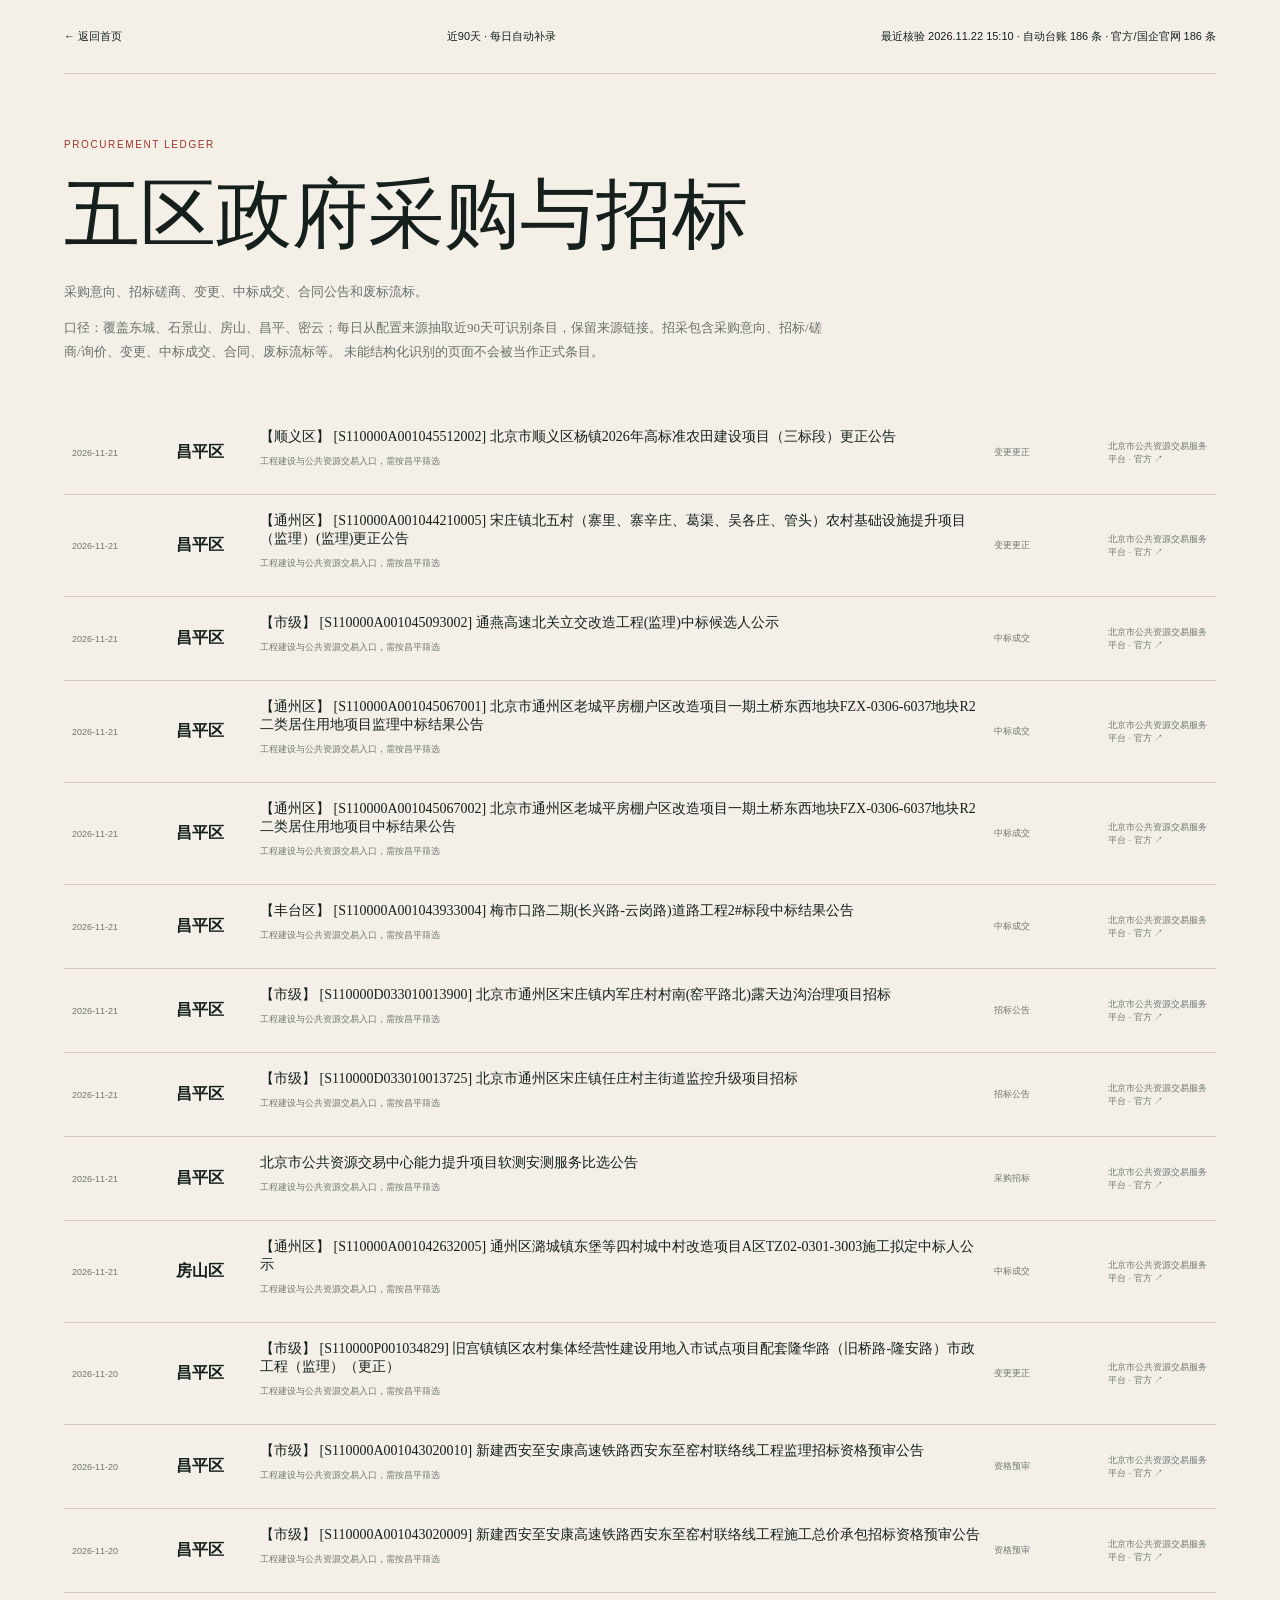
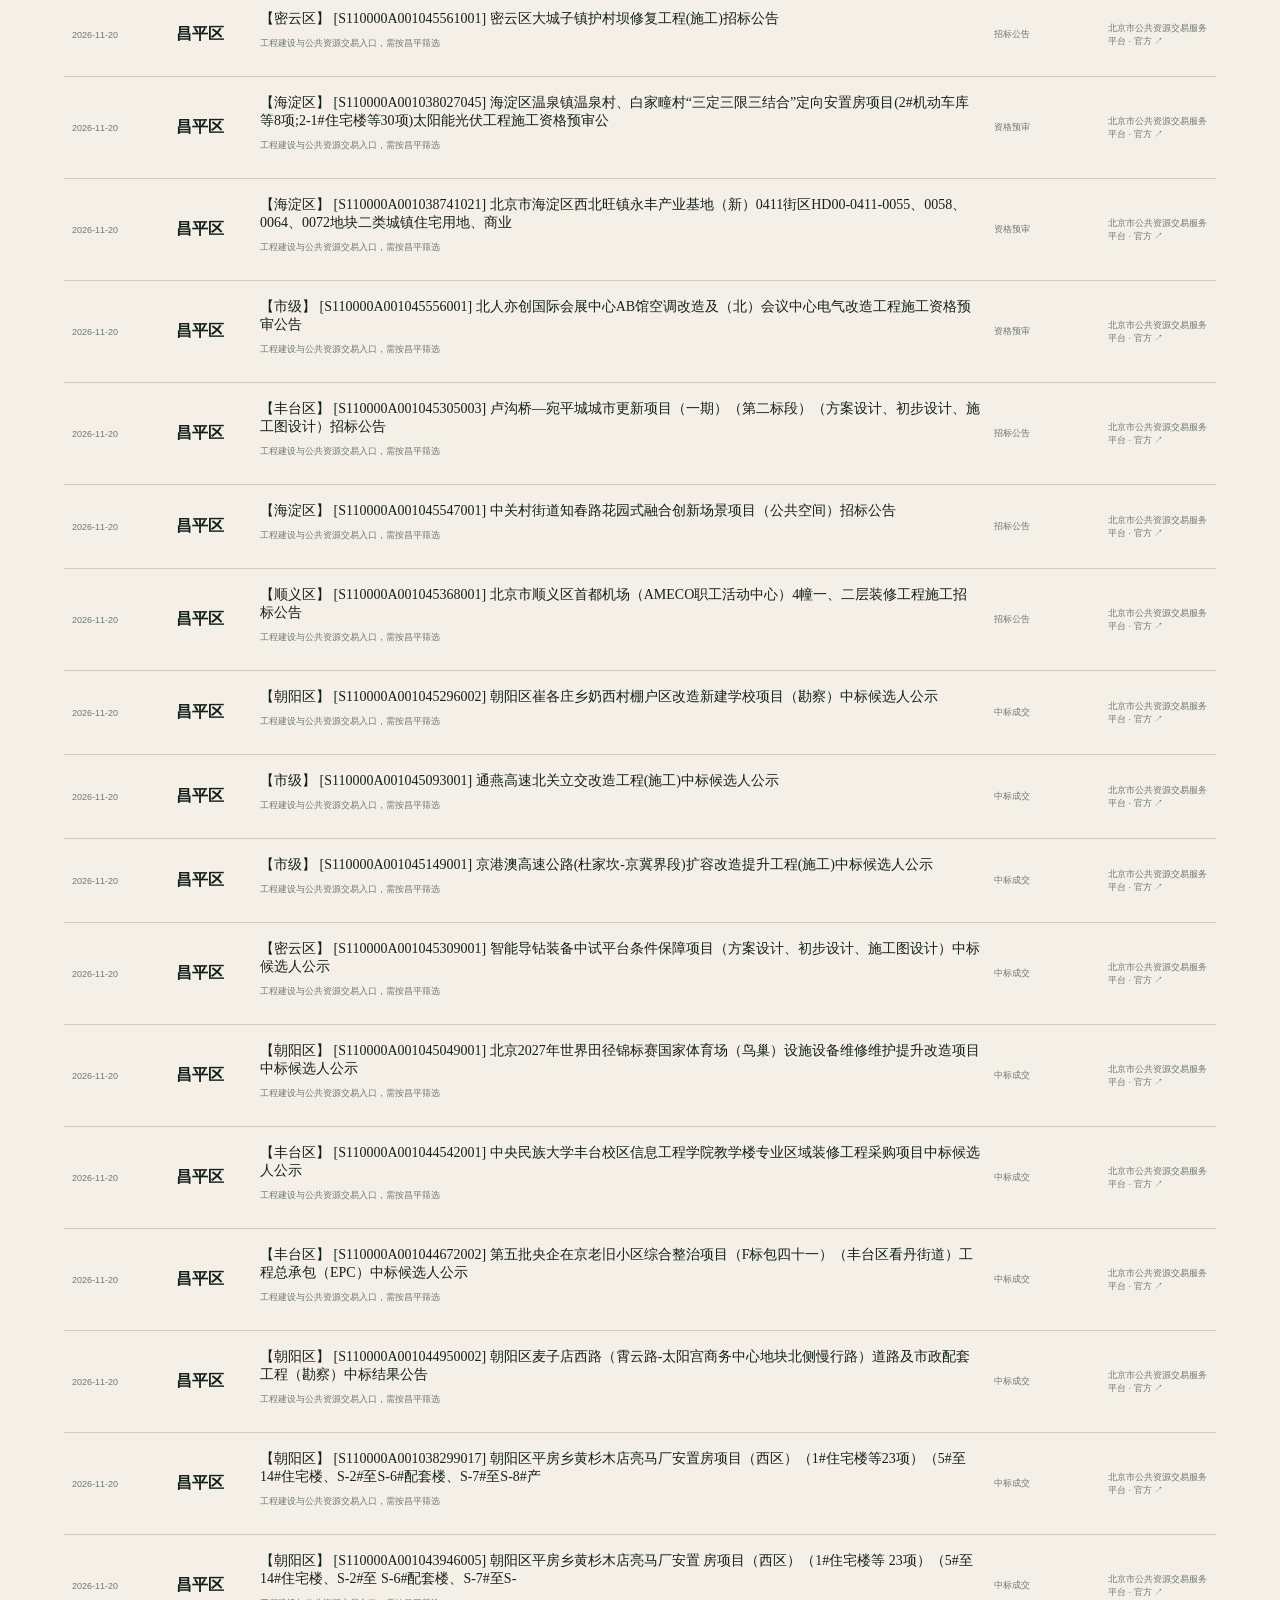
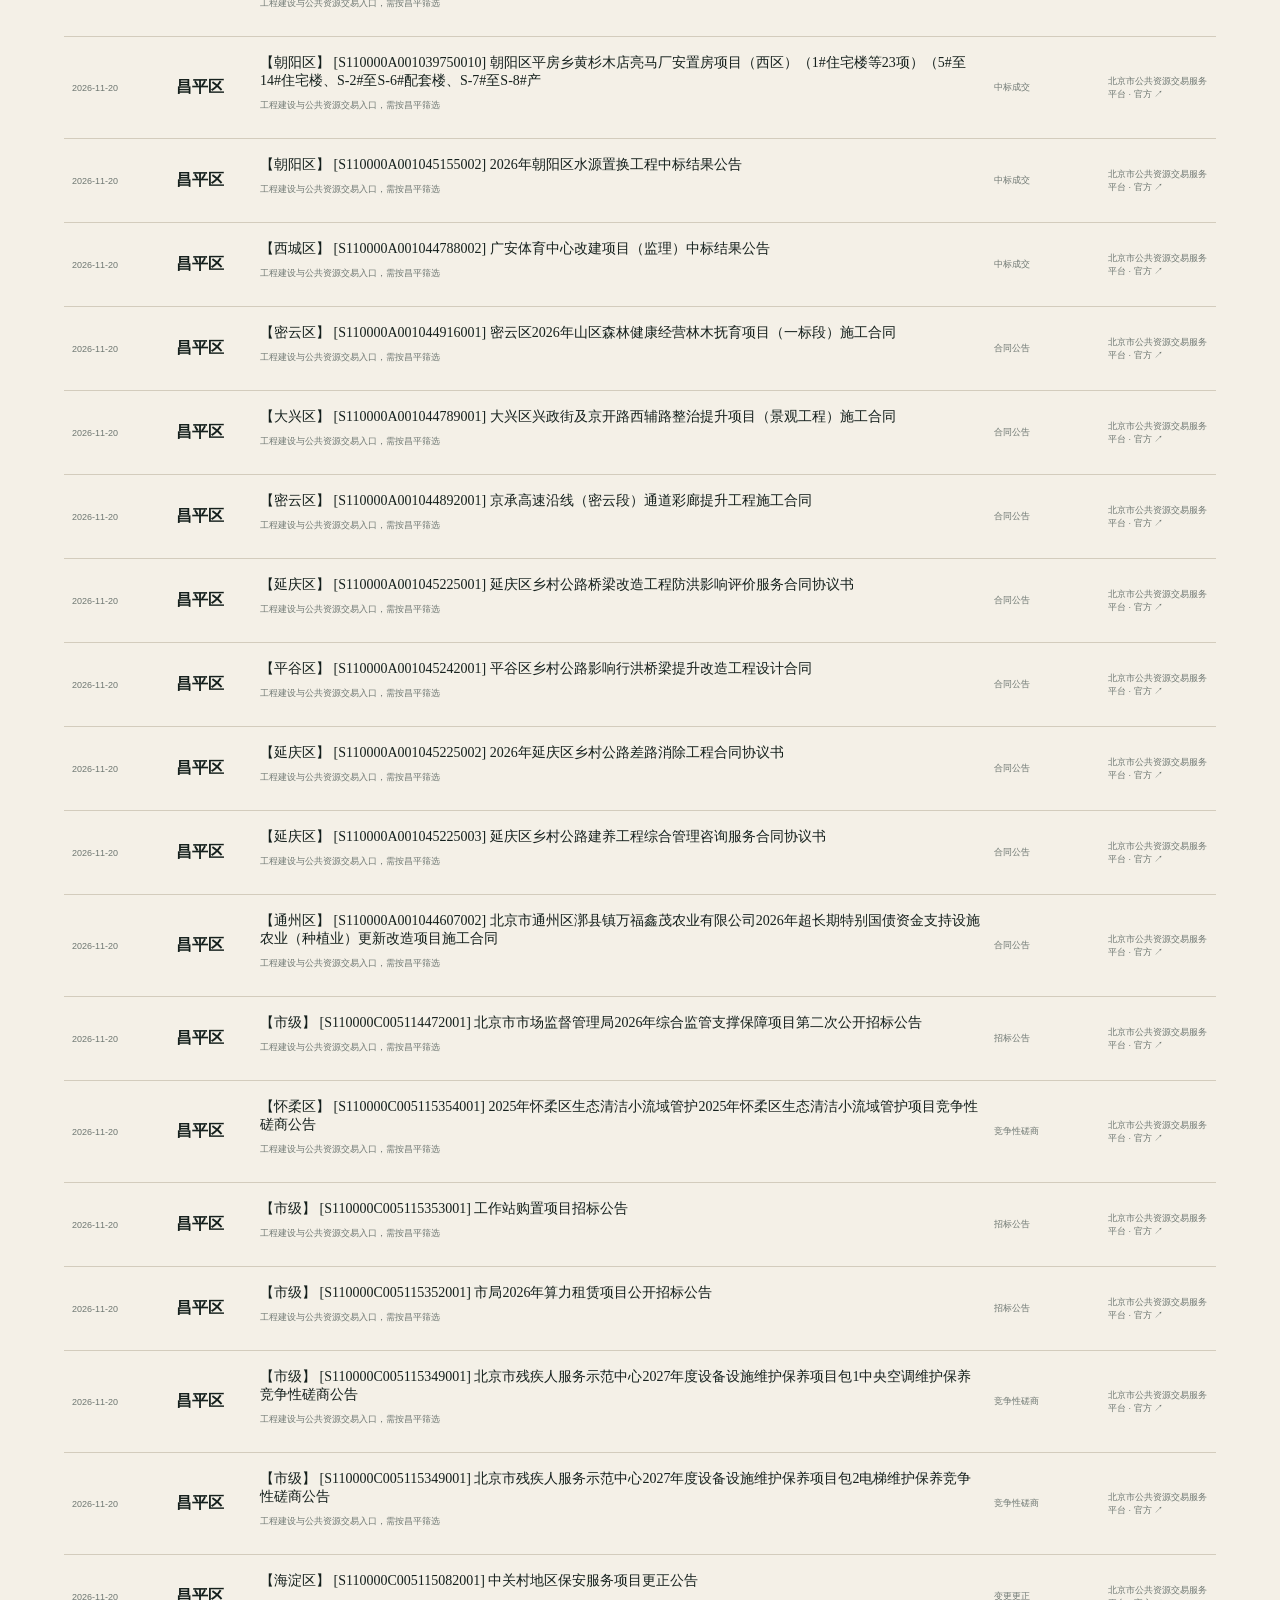
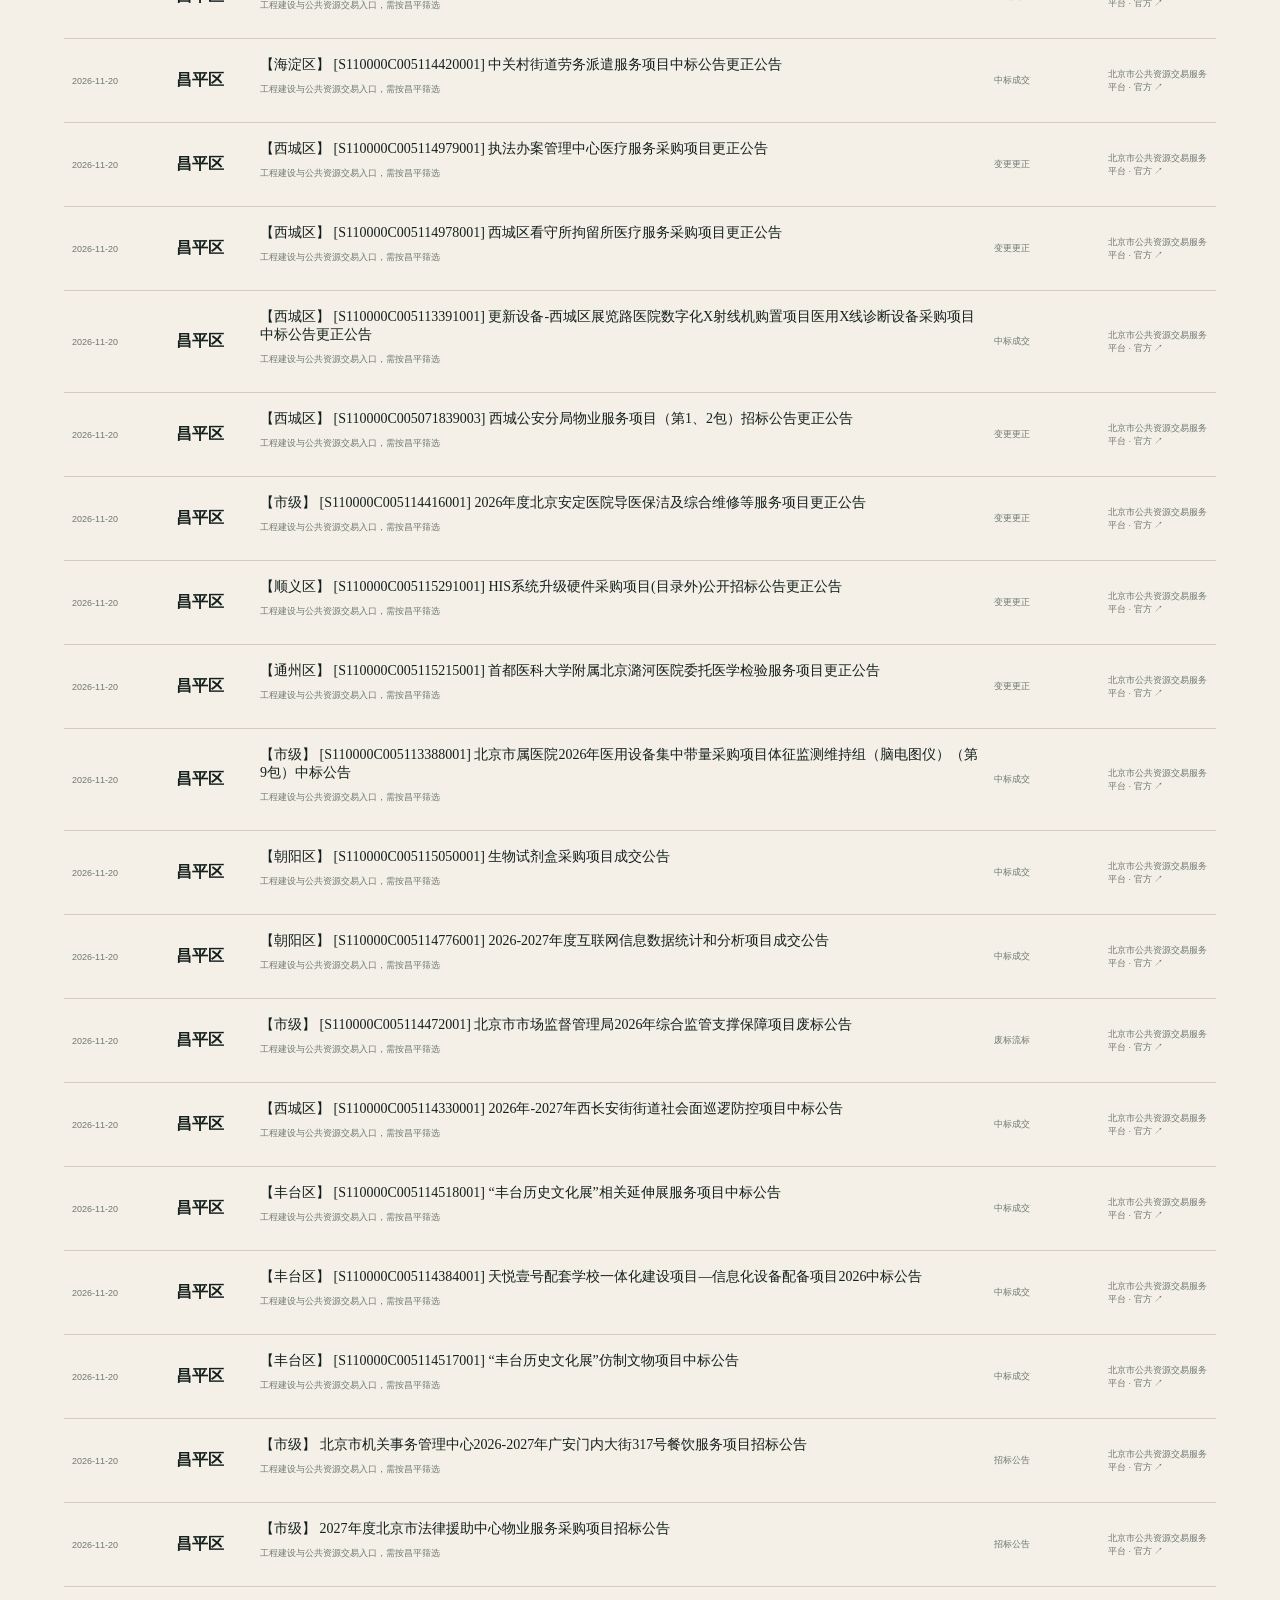
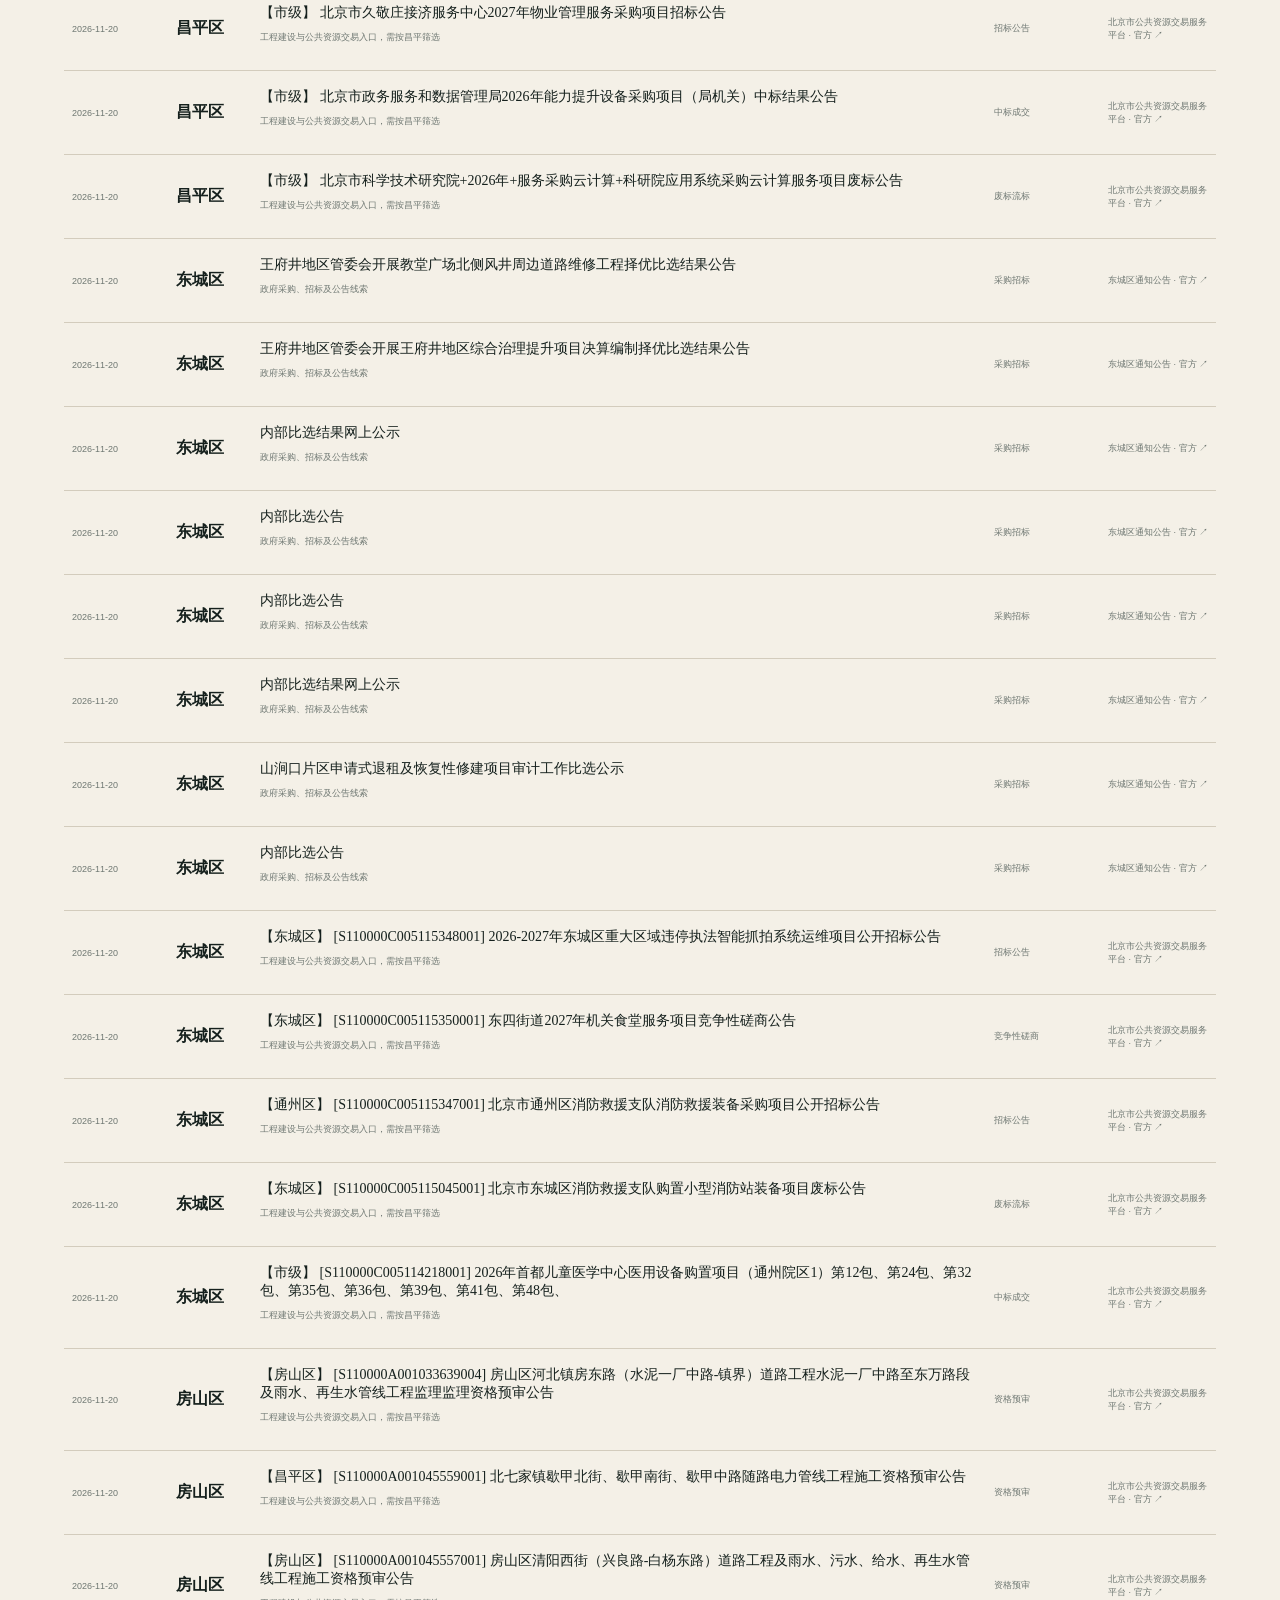
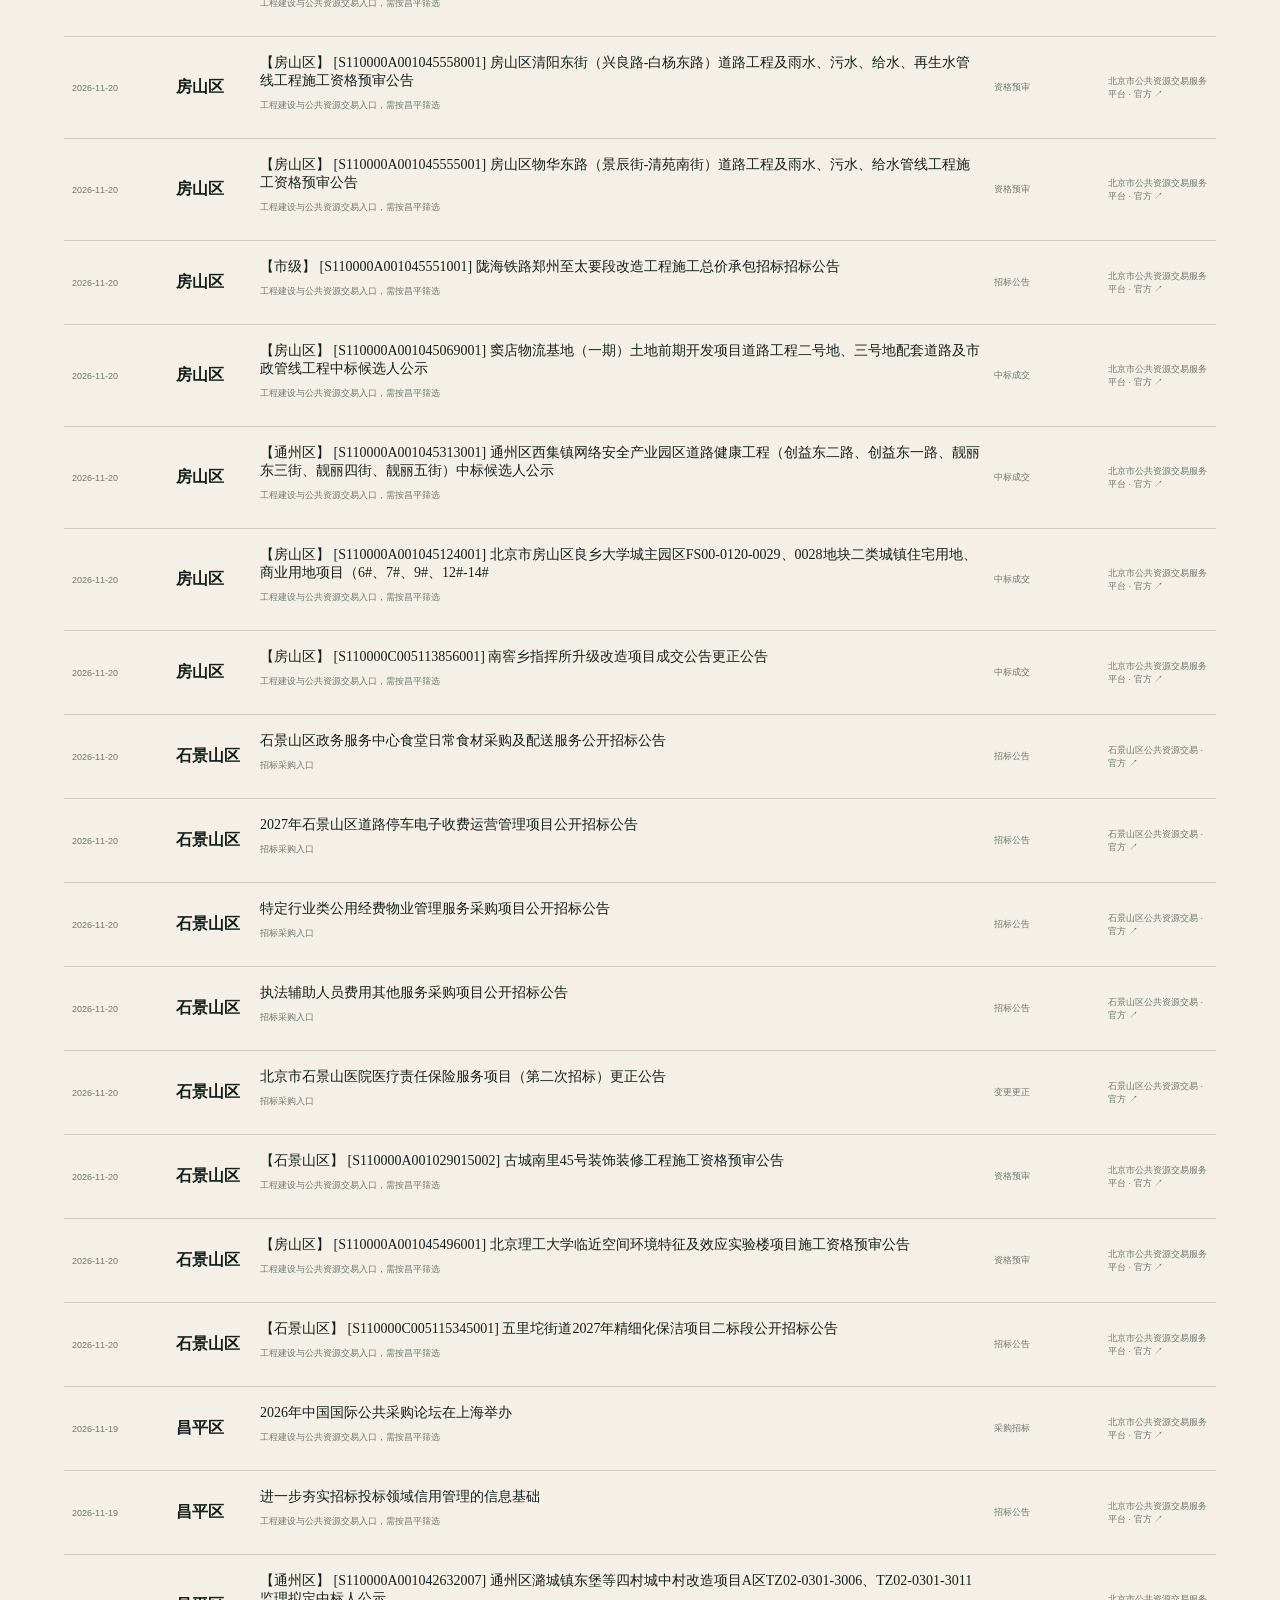
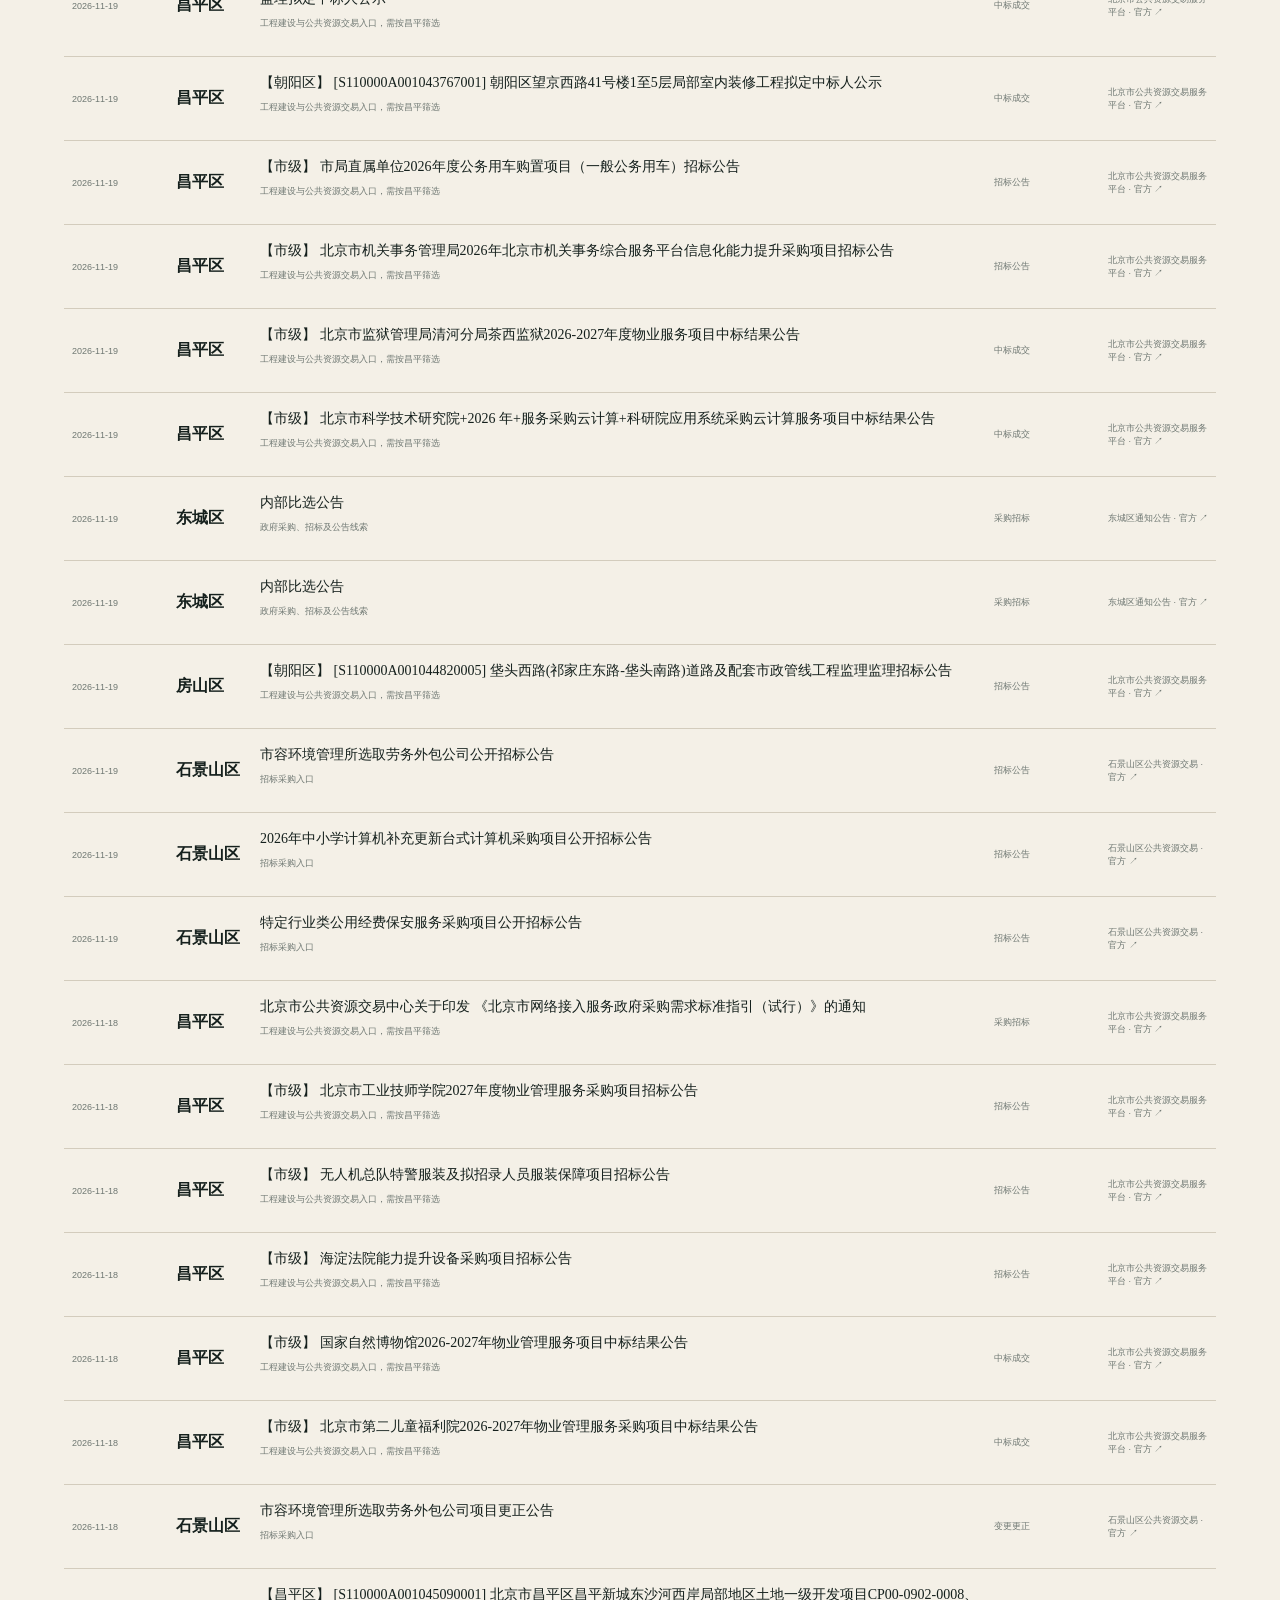
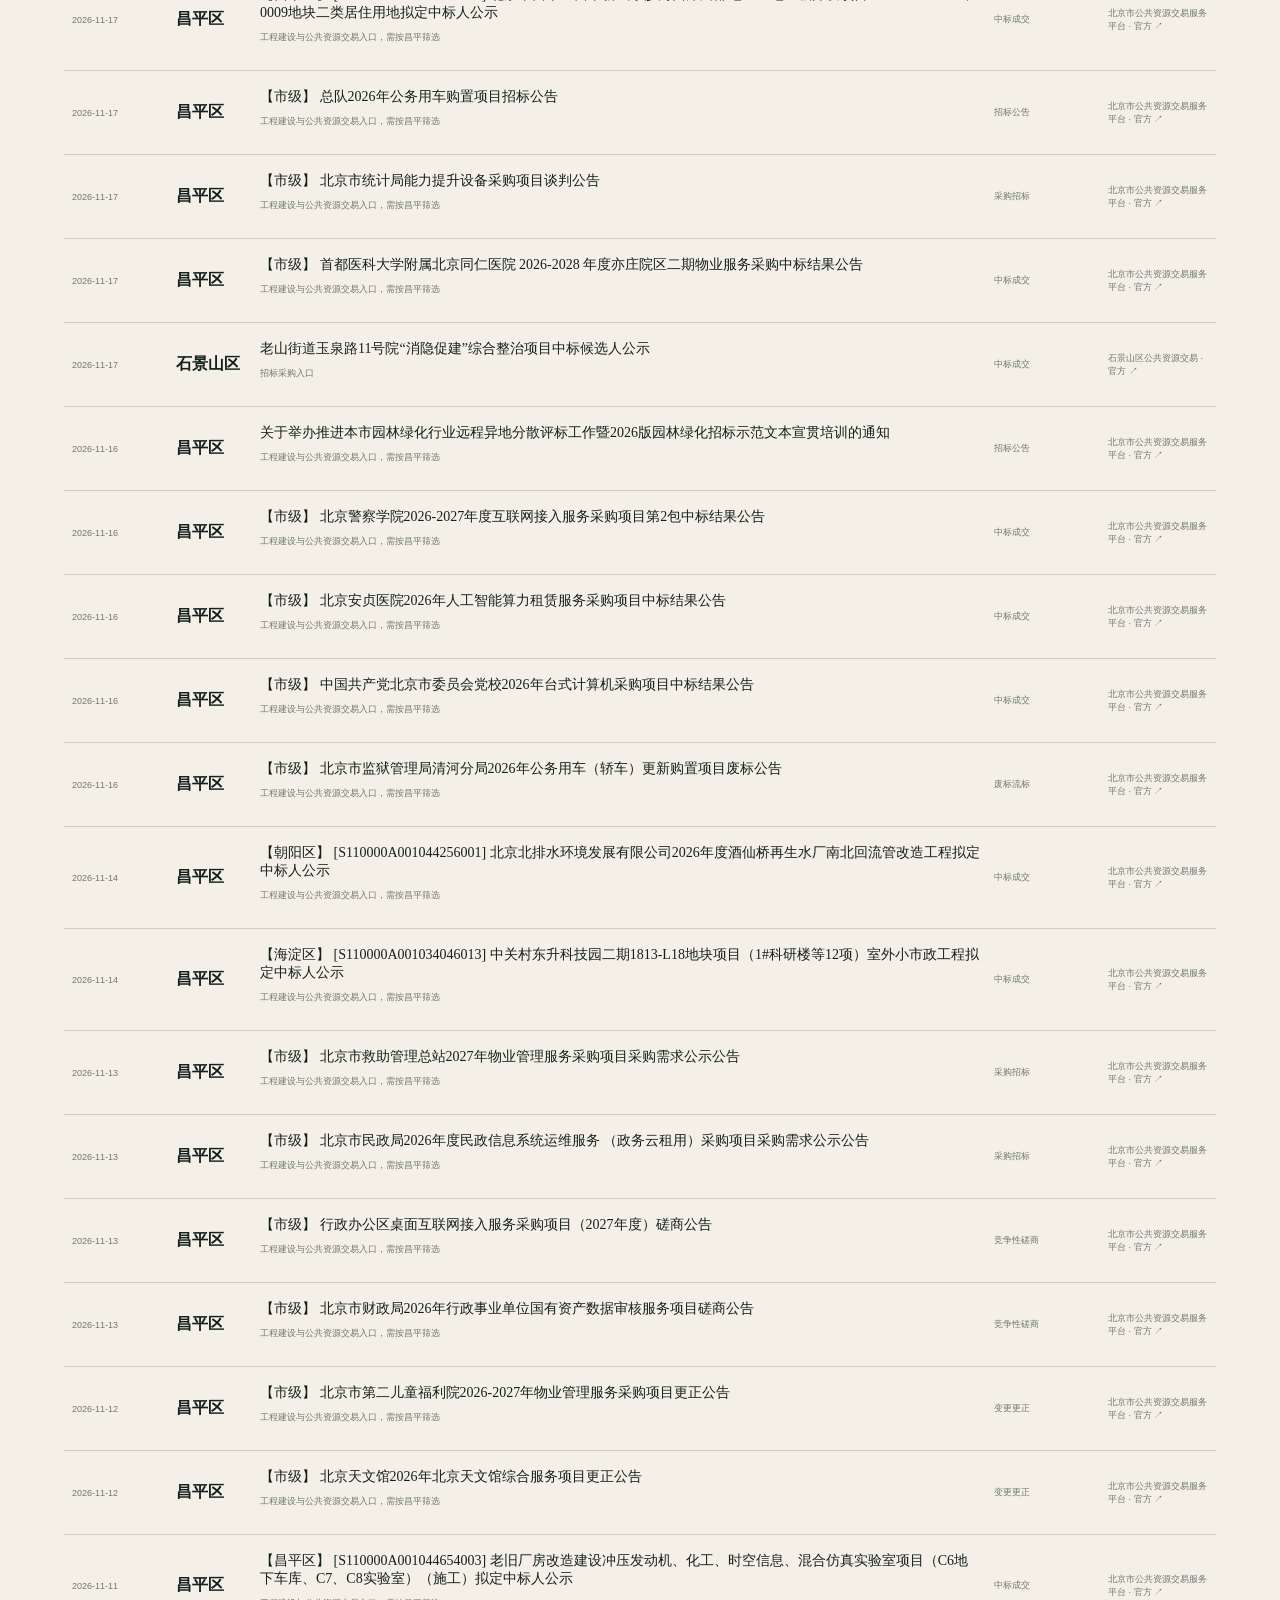
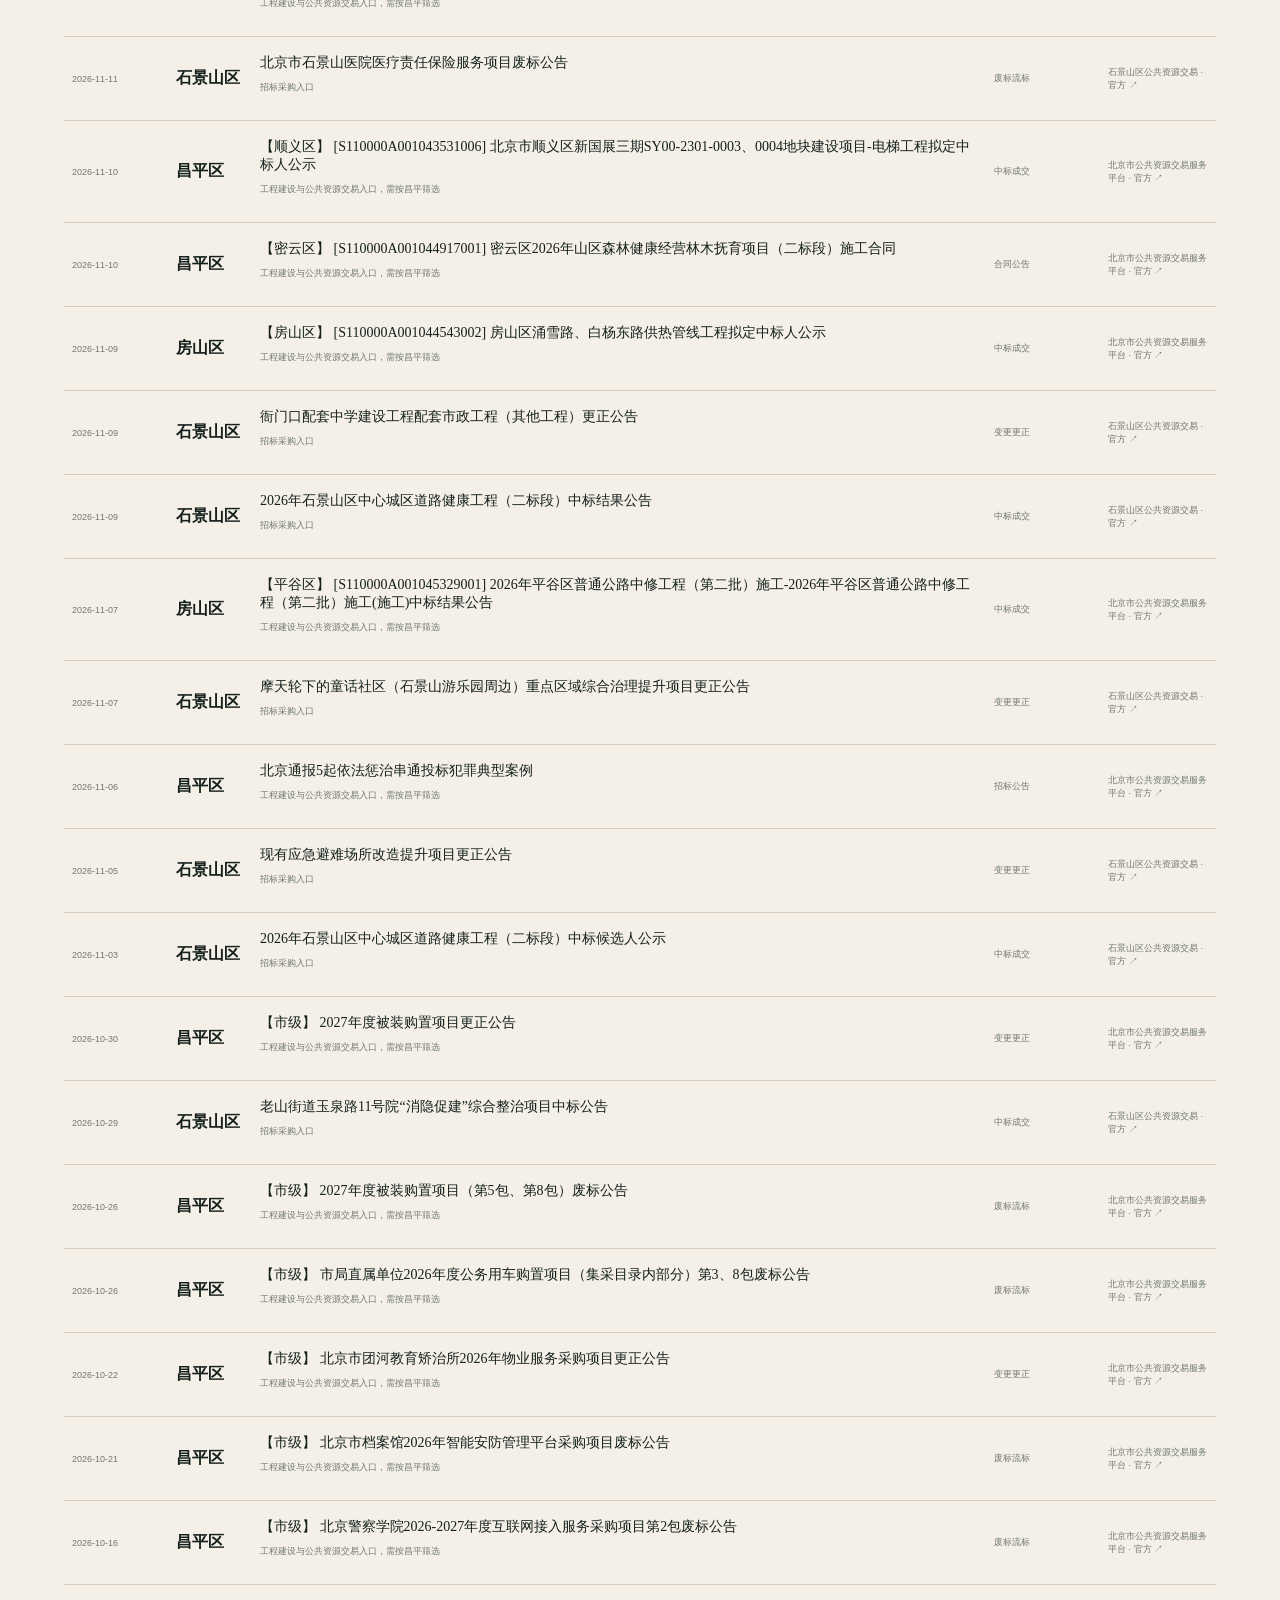
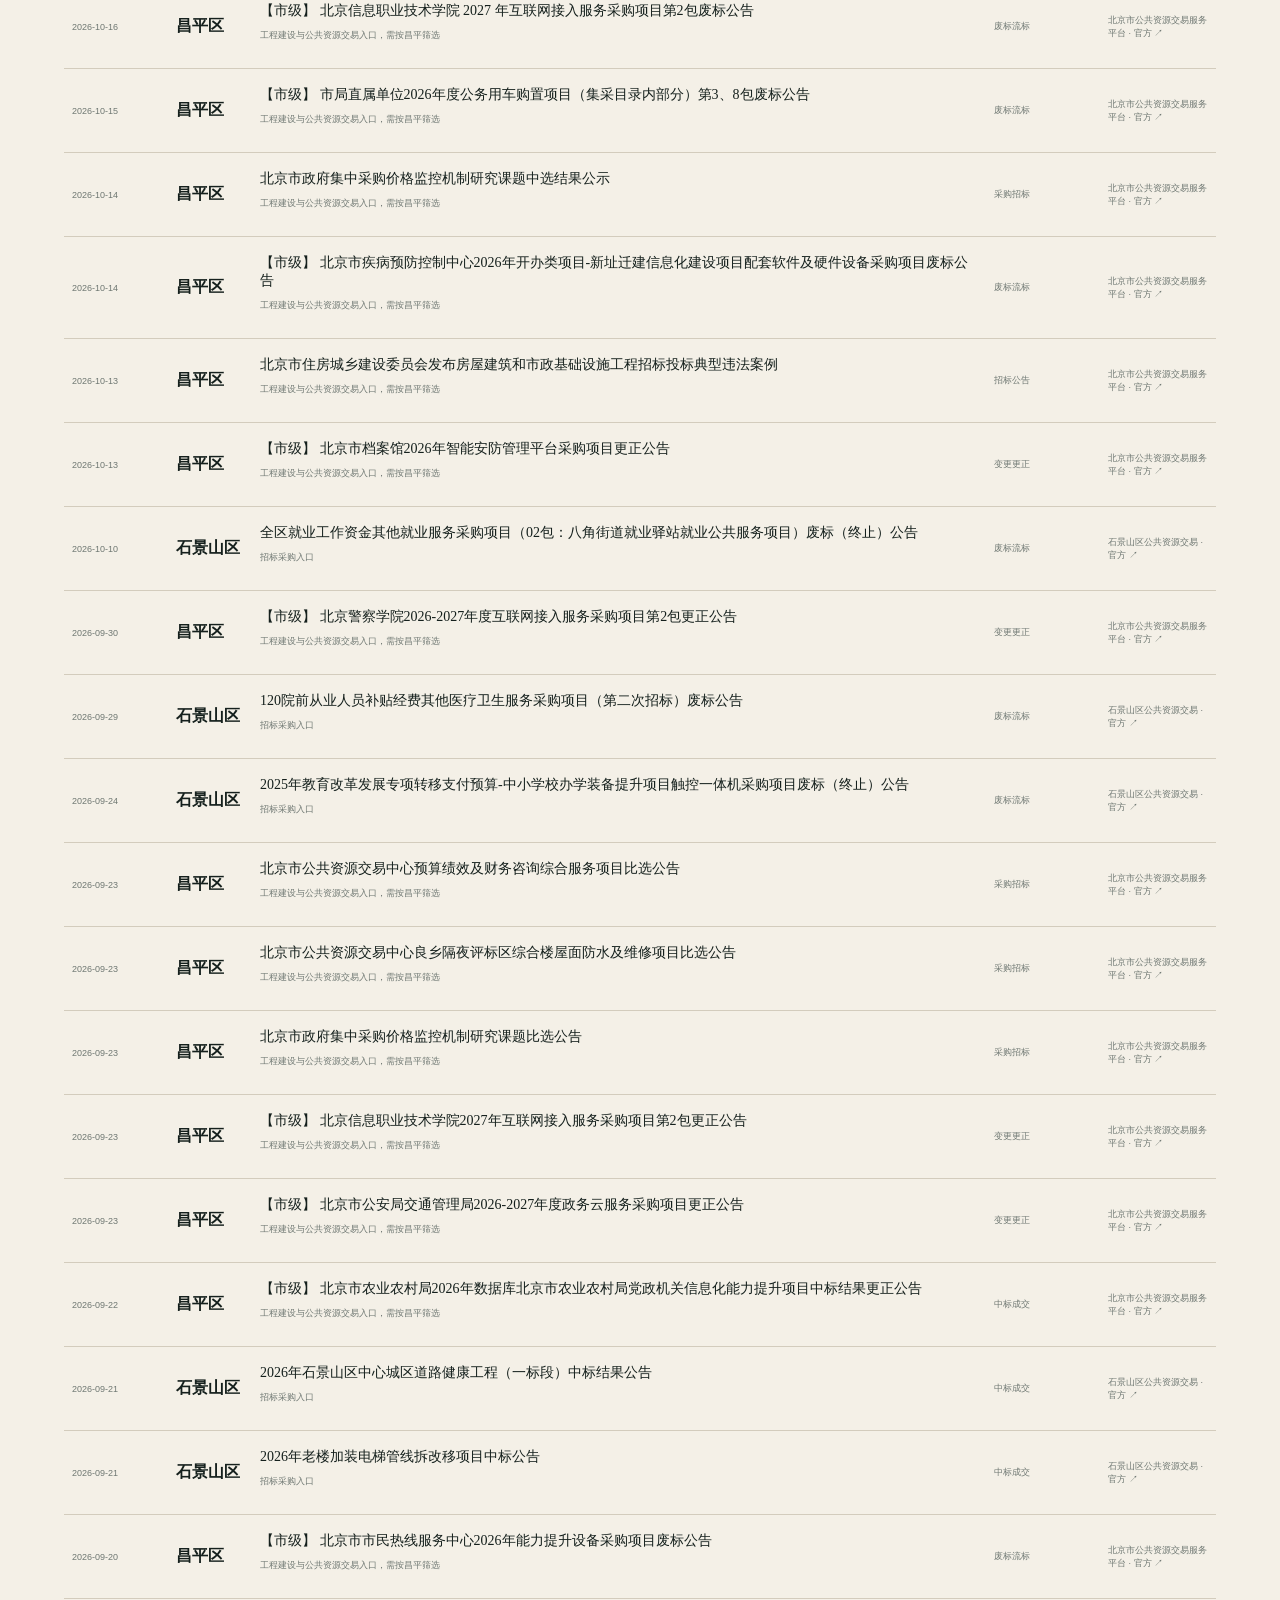
==== commit 7a9f04d9: "Daily source monitor update" ====
--- a/local-preview/procurement/index.html
+++ b/local-preview/procurement/index.html
@@ -1 +1 @@
-<!doctype html><html lang="zh-CN"><head><meta charset="utf-8"><meta name="viewport" content="width=device-width,initial-scale=1"><title>招采台账</title><link rel="stylesheet" href="../style.css"><link rel="stylesheet" href="../ledger-pages.css"></head><body><main class="ledger-page"><header><a href="../">← 返回首页</a><span>近90天 · 每日自动补录</span><span>最近核验 2026.11.21 15:29 · 自动台账 159 条 · 官方/国企官网 159 条</span></header><section><label>PROCUREMENT LEDGER</label><h1>五区政府采购与招标</h1><p>采购意向、招标磋商、变更、中标成交、合同公告和废标流标。</p><p class="ledger-note">口径：覆盖东城、石景山、房山、昌平、密云；每日从配置来源抽取近90天可识别条目，保留来源链接。招采包含采购意向、招标/磋商/询价、变更、中标成交、合同、废标流标等。 未能结构化识别的页面不会被当作正式条目。</p></section><div class="ledger-table"><a href="https://ggzyfw.beijing.gov.cn/jyxxgcjsgzgg/20261121/5798273.html" target="_blank" rel="noreferrer"><article><time>2026-11-21</time><b>昌平区</b><div><h3>【顺义区】 [S110000A001045512002] 北京市顺义区杨镇2026年高标准农田建设项目（三标段）更正公告</h3><p>工程建设与公共资源交易入口，需按昌平筛选</p></div><span>变更更正</span><em>北京市公共资源交易服务平台 · 官方 ↗</em></article></a><a href="https://ggzyfw.beijing.gov.cn/jyxxgcjsgzgg/20261120/5798127.html" target="_blank" rel="noreferrer"><article><time>2026-11-21</time><b>昌平区</b><div><h3>【通州区】 [S110000A001044210005] 宋庄镇北五村（寨里、寨辛庄、葛渠、吴各庄、管头）农村基础设施提升项目（监理）(监理)更正公告</h3><p>工程建设与公共资源交易入口，需按昌平筛选</p></div><span>变更更正</span><em>北京市公共资源交易服务平台 · 官方 ↗</em></article></a><a href="https://ggzyfw.beijing.gov.cn/jyxxzbhxrgs/20261120/5797390.html" target="_blank" rel="noreferrer"><article><time>2026-11-21</time><b>昌平区</b><div><h3>【市级】 [S110000A001045093002] 通燕高速北关立交改造工程(监理)中标候选人公示</h3><p>工程建设与公共资源交易入口，需按昌平筛选</p></div><span>中标成交</span><em>北京市公共资源交易服务平台 · 官方 ↗</em></article></a><a href="https://ggzyfw.beijing.gov.cn/jyxxnccqzbjj/20261121/5798282.html" target="_blank" rel="noreferrer"><article><time>2026-11-21</time><b>昌平区</b><div><h3>【市级】 [S110000D033010013900] 北京市通州区宋庄镇内军庄村村南(窑平路北)露天边沟治理项目招标</h3><p>工程建设与公共资源交易入口，需按昌平筛选</p></div><span>招标公告</span><em>北京市公共资源交易服务平台 · 官方 ↗</em></article></a><a href="https://ggzyfw.beijing.gov.cn/jyxxnccqzbjj/20261121/5798275.html" target="_blank" rel="noreferrer"><article><time>2026-11-21</time><b>昌平区</b><div><h3>【市级】 [S110000D033010013725] 北京市通州区宋庄镇任庄村主街道监控升级项目招标</h3><p>工程建设与公共资源交易入口，需按昌平筛选</p></div><span>招标公告</span><em>北京市公共资源交易服务平台 · 官方 ↗</em></article></a><a href="https://ggzyfw.beijing.gov.cn/bxggqt/20260923/5726220.html" target="_blank" rel="noreferrer"><article><time>2026-11-21</time><b>昌平区</b><div><h3>北京市公共资源交易中心能力提升项目软测安测服务比选公告</h3><p>工程建设与公共资源交易入口，需按昌平筛选</p></div><span>采购招标</span><em>北京市公共资源交易服务平台 · 官方 ↗</em></article></a><a href="https://ggzyfw.beijing.gov.cn/jyxxgcjszbyx/20261119/5793754.html" target="_blank" rel="noreferrer"><article><time>2026-11-21</time><b>房山区</b><div><h3>【通州区】 [S110000A001042632005] 通州区潞城镇东堡等四村城中村改造项目A区TZ02-0301-3003施工拟定中标人公示</h3><p>工程建设与公共资源交易入口，需按昌平筛选</p></div><span>中标成交</span><em>北京市公共资源交易服务平台 · 官方 ↗</em></article></a><a href="https://ggzyfw.beijing.gov.cn/jyxxgcjszbjh/20261120/5796803.html" target="_blank" rel="noreferrer"><article><time>2026-11-20</time><b>昌平区</b><div><h3>【市级】 [S110000P001034829] 旧宫镇镇区农村集体经营性建设用地入市试点项目配套隆华路（旧桥路-隆安路）市政工程（监理）（更正）</h3><p>工程建设与公共资源交易入口，需按昌平筛选</p></div><span>变更更正</span><em>北京市公共资源交易服务平台 · 官方 ↗</em></article></a><a href="https://ggzyfw.beijing.gov.cn/jyxxggjtbyqs/20261120/5798121.html" target="_blank" rel="noreferrer"><article><time>2026-11-20</time><b>昌平区</b><div><h3>【市级】 [S110000A001043020010] 新建西安至安康高速铁路西安东至窑村联络线工程监理招标资格预审公告</h3><p>工程建设与公共资源交易入口，需按昌平筛选</p></div><span>资格预审</span><em>北京市公共资源交易服务平台 · 官方 ↗</em></article></a><a href="https://ggzyfw.beijing.gov.cn/jyxxggjtbyqs/20261120/5798120.html" target="_blank" rel="noreferrer"><article><time>2026-11-20</time><b>昌平区</b><div><h3>【市级】 [S110000A001043020009] 新建西安至安康高速铁路西安东至窑村联络线工程施工总价承包招标资格预审公告</h3><p>工程建设与公共资源交易入口，需按昌平筛选</p></div><span>资格预审</span><em>北京市公共资源交易服务平台 · 官方 ↗</em></article></a><a href="https://ggzyfw.beijing.gov.cn/jyxxggjtbyqs/20261120/5797459.html" target="_blank" rel="noreferrer"><article><time>2026-11-20</time><b>昌平区</b><div><h3>【密云区】 [S110000A001045561001] 密云区大城子镇护村坝修复工程(施工)招标公告</h3><p>工程建设与公共资源交易入口，需按昌平筛选</p></div><span>招标公告</span><em>北京市公共资源交易服务平台 · 官方 ↗</em></article></a><a href="https://ggzyfw.beijing.gov.cn/jyxxggjtbyqs/20261120/5797093.html" target="_blank" rel="noreferrer"><article><time>2026-11-20</time><b>昌平区</b><div><h3>【海淀区】 [S110000A001038027045] 海淀区温泉镇温泉村、白家疃村“三定三限三结合”定向安置房项目(2#机动车库等8项;2-1#住宅楼等30项)太阳能光伏工程施工资格预审公</h3><p>工程建设与公共资源交易入口，需按昌平筛选</p></div><span>资格预审</span><em>北京市公共资源交易服务平台 · 官方 ↗</em></article></a><a href="https://ggzyfw.beijing.gov.cn/jyxxggjtbyqs/20261120/5797092.html" target="_blank" rel="noreferrer"><article><time>2026-11-20</time><b>昌平区</b><div><h3>【海淀区】 [S110000A001038741021] 北京市海淀区西北旺镇永丰产业基地（新）0411街区HD00-0411-0055、0058、0064、0072地块二类城镇住宅用地、商业</h3><p>工程建设与公共资源交易入口，需按昌平筛选</p></div><span>资格预审</span><em>北京市公共资源交易服务平台 · 官方 ↗</em></article></a><a href="https://ggzyfw.beijing.gov.cn/jyxxggjtbyqs/20261120/5797091.html" target="_blank" rel="noreferrer"><article><time>2026-11-20</time><b>昌平区</b><div><h3>【市级】 [S110000A001045556001] 北人亦创国际会展中心AB馆空调改造及（北）会议中心电气改造工程施工资格预审公告</h3><p>工程建设与公共资源交易入口，需按昌平筛选</p></div><span>资格预审</span><em>北京市公共资源交易服务平台 · 官方 ↗</em></article></a><a href="https://ggzyfw.beijing.gov.cn/jyxxggjtbyqs/20261120/5797090.html" target="_blank" rel="noreferrer"><article><time>2026-11-20</time><b>昌平区</b><div><h3>【丰台区】 [S110000A001045305003] 卢沟桥—宛平城城市更新项目（一期）（第二标段）（方案设计、初步设计、施工图设计）招标公告</h3><p>工程建设与公共资源交易入口，需按昌平筛选</p></div><span>招标公告</span><em>北京市公共资源交易服务平台 · 官方 ↗</em></article></a><a href="https://ggzyfw.beijing.gov.cn/jyxxggjtbyqs/20261120/5797089.html" target="_blank" rel="noreferrer"><article><time>2026-11-20</time><b>昌平区</b><div><h3>【海淀区】 [S110000A001045547001] 中关村街道知春路花园式融合创新场景项目（公共空间）招标公告</h3><p>工程建设与公共资源交易入口，需按昌平筛选</p></div><span>招标公告</span><em>北京市公共资源交易服务平台 · 官方 ↗</em></article></a><a href="https://ggzyfw.beijing.gov.cn/jyxxgcjsgzgg/20261121/5798284.html" target="_blank" rel="noreferrer"><article><time>2026-11-20</time><b>昌平区</b><div><h3>【顺义区】 [S110000A001045368001] 北京市顺义区首都机场（AMECO职工活动中心）4幢一、二层装修工程施工招标公告</h3><p>工程建设与公共资源交易入口，需按昌平筛选</p></div><span>招标公告</span><em>北京市公共资源交易服务平台 · 官方 ↗</em></article></a><a href="https://ggzyfw.beijing.gov.cn/jyxxzbhxrgs/20261121/5798296.html" target="_blank" rel="noreferrer"><article><time>2026-11-20</time><b>昌平区</b><div><h3>【朝阳区】 [S110000A001045296002] 朝阳区崔各庄乡奶西村棚户区改造新建学校项目（勘察）中标候选人公示</h3><p>工程建设与公共资源交易入口，需按昌平筛选</p></div><span>中标成交</span><em>北京市公共资源交易服务平台 · 官方 ↗</em></article></a><a href="https://ggzyfw.beijing.gov.cn/jyxxzbhxrgs/20261120/5797389.html" target="_blank" rel="noreferrer"><article><time>2026-11-20</time><b>昌平区</b><div><h3>【市级】 [S110000A001045093001] 通燕高速北关立交改造工程(施工)中标候选人公示</h3><p>工程建设与公共资源交易入口，需按昌平筛选</p></div><span>中标成交</span><em>北京市公共资源交易服务平台 · 官方 ↗</em></article></a><a href="https://ggzyfw.beijing.gov.cn/jyxxzbhxrgs/20261120/5797260.html" target="_blank" rel="noreferrer"><article><time>2026-11-20</time><b>昌平区</b><div><h3>【市级】 [S110000A001045149001] 京港澳高速公路(杜家坎-京冀界段)扩容改造提升工程(施工)中标候选人公示</h3><p>工程建设与公共资源交易入口，需按昌平筛选</p></div><span>中标成交</span><em>北京市公共资源交易服务平台 · 官方 ↗</em></article></a><a href="https://ggzyfw.beijing.gov.cn/jyxxzbhxrgs/20261120/5797262.html" target="_blank" rel="noreferrer"><article><time>2026-11-20</time><b>昌平区</b><div><h3>【密云区】 [S110000A001045309001] 智能导钻装备中试平台条件保障项目（方案设计、初步设计、施工图设计）中标候选人公示</h3><p>工程建设与公共资源交易入口，需按昌平筛选</p></div><span>中标成交</span><em>北京市公共资源交易服务平台 · 官方 ↗</em></article></a><a href="https://ggzyfw.beijing.gov.cn/jyxxzbhxrgs/20261120/5797233.html" target="_blank" rel="noreferrer"><article><time>2026-11-20</time><b>昌平区</b><div><h3>【朝阳区】 [S110000A001045049001] 北京2027年世界田径锦标赛国家体育场（鸟巢）设施设备维修维护提升改造项目中标候选人公示</h3><p>工程建设与公共资源交易入口，需按昌平筛选</p></div><span>中标成交</span><em>北京市公共资源交易服务平台 · 官方 ↗</em></article></a><a href="https://ggzyfw.beijing.gov.cn/jyxxzbhxrgs/20261120/5797232.html" target="_blank" rel="noreferrer"><article><time>2026-11-20</time><b>昌平区</b><div><h3>【丰台区】 [S110000A001044542001] 中央民族大学丰台校区信息工程学院教学楼专业区域装修工程采购项目中标候选人公示</h3><p>工程建设与公共资源交易入口，需按昌平筛选</p></div><span>中标成交</span><em>北京市公共资源交易服务平台 · 官方 ↗</em></article></a><a href="https://ggzyfw.beijing.gov.cn/jyxxzbhxrgs/20261120/5796886.html" target="_blank" rel="noreferrer"><article><time>2026-11-20</time><b>昌平区</b><div><h3>【丰台区】 [S110000A001044672002] 第五批央企在京老旧小区综合整治项目（F标包四十一）（丰台区看丹街道）工程总承包（EPC）中标候选人公示</h3><p>工程建设与公共资源交易入口，需按昌平筛选</p></div><span>中标成交</span><em>北京市公共资源交易服务平台 · 官方 ↗</em></article></a><a href="https://ggzyfw.beijing.gov.cn/jyxxzbgg/20261120/5796585.html" target="_blank" rel="noreferrer"><article><time>2026-11-20</time><b>昌平区</b><div><h3>【朝阳区】 [S110000A001044950002] 朝阳区麦子店西路（霄云路-太阳宫商务中心地块北侧慢行路）道路及市政配套工程（勘察）中标结果公告</h3><p>工程建设与公共资源交易入口，需按昌平筛选</p></div><span>中标成交</span><em>北京市公共资源交易服务平台 · 官方 ↗</em></article></a><a href="https://ggzyfw.beijing.gov.cn/jyxxzbgg/20261120/5796550.html" target="_blank" rel="noreferrer"><article><time>2026-11-20</time><b>昌平区</b><div><h3>【朝阳区】 [S110000A001038299017] 朝阳区平房乡黄杉木店亮马厂安置房项目（西区）（1#住宅楼等23项）（5#至14#住宅楼、S-2#至S-6#配套楼、S-7#至S-8#产</h3><p>工程建设与公共资源交易入口，需按昌平筛选</p></div><span>中标成交</span><em>北京市公共资源交易服务平台 · 官方 ↗</em></article></a><a href="https://ggzyfw.beijing.gov.cn/jyxxzbgg/20261120/5796551.html" target="_blank" rel="noreferrer"><article><time>2026-11-20</time><b>昌平区</b><div><h3>【朝阳区】 [S110000A001043946005] 朝阳区平房乡黄杉木店亮马厂安置 房项目（西区）（1#住宅楼等 23项）（5#至14#住宅楼、S-2#至 S-6#配套楼、S-7#至S-</h3><p>工程建设与公共资源交易入口，需按昌平筛选</p></div><span>中标成交</span><em>北京市公共资源交易服务平台 · 官方 ↗</em></article></a><a href="https://ggzyfw.beijing.gov.cn/jyxxzbgg/20261120/5796498.html" target="_blank" rel="noreferrer"><article><time>2026-11-20</time><b>昌平区</b><div><h3>【朝阳区】 [S110000A001039750010] 朝阳区平房乡黄杉木店亮马厂安置房项目（西区）（1#住宅楼等23项）（5#至14#住宅楼、S-2#至S-6#配套楼、S-7#至S-8#产</h3><p>工程建设与公共资源交易入口，需按昌平筛选</p></div><span>中标成交</span><em>北京市公共资源交易服务平台 · 官方 ↗</em></article></a><a href="https://ggzyfw.beijing.gov.cn/jyxxzbgg/20261120/5796423.html" target="_blank" rel="noreferrer"><article><time>2026-11-20</time><b>昌平区</b><div><h3>【朝阳区】 [S110000A001045155002] 2026年朝阳区水源置换工程中标结果公告</h3><p>工程建设与公共资源交易入口，需按昌平筛选</p></div><span>中标成交</span><em>北京市公共资源交易服务平台 · 官方 ↗</em></article></a><a href="https://ggzyfw.beijing.gov.cn/jyxxzbgg/20261120/5796424.html" target="_blank" rel="noreferrer"><article><time>2026-11-20</time><b>昌平区</b><div><h3>【西城区】 [S110000A001044788002] 广安体育中心改建项目（监理）中标结果公告</h3><p>工程建设与公共资源交易入口，需按昌平筛选</p></div><span>中标成交</span><em>北京市公共资源交易服务平台 · 官方 ↗</em></article></a><a href="https://ggzyfw.beijing.gov.cn/jyxxzbgg/20261120/5796383.html" target="_blank" rel="noreferrer"><article><time>2026-11-20</time><b>昌平区</b><div><h3>【海淀区】 [S110000A001038686016] 海淀区西北旺镇六里屯地块定向安置房项目（西区剩余地块）（1#住宅楼等21项）园林绿化工程中标结果公示</h3><p>工程建设与公共资源交易入口，需按昌平筛选</p></div><span>中标成交</span><em>北京市公共资源交易服务平台 · 官方 ↗</em></article></a><a href="https://ggzyfw.beijing.gov.cn/jyxxgcjshtgs/20261120/5797048.html" target="_blank" rel="noreferrer"><article><time>2026-11-20</time><b>昌平区</b><div><h3>【密云区】 [S110000A001044916001] 密云区2026年山区森林健康经营林木抚育项目（一标段）施工合同</h3><p>工程建设与公共资源交易入口，需按昌平筛选</p></div><span>合同公告</span><em>北京市公共资源交易服务平台 · 官方 ↗</em></article></a><a href="https://ggzyfw.beijing.gov.cn/jyxxgcjshtgs/20261120/5796984.html" target="_blank" rel="noreferrer"><article><time>2026-11-20</time><b>昌平区</b><div><h3>【大兴区】 [S110000A001044789001] 大兴区兴政街及京开路西辅路整治提升项目（景观工程）施工合同</h3><p>工程建设与公共资源交易入口，需按昌平筛选</p></div><span>合同公告</span><em>北京市公共资源交易服务平台 · 官方 ↗</em></article></a><a href="https://ggzyfw.beijing.gov.cn/jyxxgcjshtgs/20261120/5796913.html" target="_blank" rel="noreferrer"><article><time>2026-11-20</time><b>昌平区</b><div><h3>【密云区】 [S110000A001044892001] 京承高速沿线（密云段）通道彩廊提升工程施工合同</h3><p>工程建设与公共资源交易入口，需按昌平筛选</p></div><span>合同公告</span><em>北京市公共资源交易服务平台 · 官方 ↗</em></article></a><a href="https://ggzyfw.beijing.gov.cn/jyxxgcjshtgs/20261120/5797050.html" target="_blank" rel="noreferrer"><article><time>2026-11-20</time><b>昌平区</b><div><h3>【延庆区】 [S110000A001045225001] 延庆区乡村公路桥梁改造工程防洪影响评价服务合同协议书</h3><p>工程建设与公共资源交易入口，需按昌平筛选</p></div><span>合同公告</span><em>北京市公共资源交易服务平台 · 官方 ↗</em></article></a><a href="https://ggzyfw.beijing.gov.cn/jyxxgcjshtgs/20261120/5796914.html" target="_blank" rel="noreferrer"><article><time>2026-11-20</time><b>昌平区</b><div><h3>【平谷区】 [S110000A001045242001] 平谷区乡村公路影响行洪桥梁提升改造工程设计合同</h3><p>工程建设与公共资源交易入口，需按昌平筛选</p></div><span>合同公告</span><em>北京市公共资源交易服务平台 · 官方 ↗</em></article></a><a href="https://ggzyfw.beijing.gov.cn/jyxxgcjshtgs/20261120/5796699.html" target="_blank" rel="noreferrer"><article><time>2026-11-20</time><b>昌平区</b><div><h3>【延庆区】 [S110000A001045225002] 2026年延庆区乡村公路差路消除工程合同协议书</h3><p>工程建设与公共资源交易入口，需按昌平筛选</p></div><span>合同公告</span><em>北京市公共资源交易服务平台 · 官方 ↗</em></article></a><a href="https://ggzyfw.beijing.gov.cn/jyxxgcjshtgs/20261120/5796264.html" target="_blank" rel="noreferrer"><article><time>2026-11-20</time><b>昌平区</b><div><h3>【延庆区】 [S110000A001045225003] 延庆区乡村公路建养工程综合管理咨询服务合同协议书</h3><p>工程建设与公共资源交易入口，需按昌平筛选</p></div><span>合同公告</span><em>北京市公共资源交易服务平台 · 官方 ↗</em></article></a><a href="https://ggzyfw.beijing.gov.cn/jyxxgcjshtgs/20261119/5795439.html" target="_blank" rel="noreferrer"><article><time>2026-11-20</time><b>昌平区</b><div><h3>【通州区】 [S110000A001044607002] 北京市通州区漷县镇万福鑫茂农业有限公司2026年超长期特别国债资金支持设施农业（种植业）更新改造项目施工合同</h3><p>工程建设与公共资源交易入口，需按昌平筛选</p></div><span>合同公告</span><em>北京市公共资源交易服务平台 · 官方 ↗</em></article></a><a href="https://ggzyfw.beijing.gov.cn/jyxxcggg/20261120/5797393.html" target="_blank" rel="noreferrer"><article><time>2026-11-20</time><b>昌平区</b><div><h3>【市级】 [S110000C005114472001] 北京市市场监督管理局2026年综合监管支撑保障项目第二次公开招标公告</h3><p>工程建设与公共资源交易入口，需按昌平筛选</p></div><span>招标公告</span><em>北京市公共资源交易服务平台 · 官方 ↗</em></article></a><a href="https://ggzyfw.beijing.gov.cn/jyxxcggg/20261120/5797267.html" target="_blank" rel="noreferrer"><article><time>2026-11-20</time><b>昌平区</b><div><h3>【怀柔区】 [S110000C005115354001] 2025年怀柔区生态清洁小流域管护2025年怀柔区生态清洁小流域管护项目竞争性磋商公告</h3><p>工程建设与公共资源交易入口，需按昌平筛选</p></div><span>竞争性磋商</span><em>北京市公共资源交易服务平台 · 官方 ↗</em></article></a><a href="https://ggzyfw.beijing.gov.cn/jyxxcggg/20261120/5797269.html" target="_blank" rel="noreferrer"><article><time>2026-11-20</time><b>昌平区</b><div><h3>【市级】 [S110000C005115353001] 工作站购置项目招标公告</h3><p>工程建设与公共资源交易入口，需按昌平筛选</p></div><span>招标公告</span><em>北京市公共资源交易服务平台 · 官方 ↗</em></article></a><a href="https://ggzyfw.beijing.gov.cn/jyxxcggg/20261120/5797268.html" target="_blank" rel="noreferrer"><article><time>2026-11-20</time><b>昌平区</b><div><h3>【市级】 [S110000C005115352001] 市局2026年算力租赁项目公开招标公告</h3><p>工程建设与公共资源交易入口，需按昌平筛选</p></div><span>招标公告</span><em>北京市公共资源交易服务平台 · 官方 ↗</em></article></a><a href="https://ggzyfw.beijing.gov.cn/jyxxcggg/20261120/5797123.html" target="_blank" rel="noreferrer"><article><time>2026-11-20</time><b>昌平区</b><div><h3>【市级】 [S110000C005115349001] 北京市残疾人服务示范中心2027年度设备设施维护保养项目包1中央空调维护保养竞争性磋商公告</h3><p>工程建设与公共资源交易入口，需按昌平筛选</p></div><span>竞争性磋商</span><em>北京市公共资源交易服务平台 · 官方 ↗</em></article></a><a href="https://ggzyfw.beijing.gov.cn/jyxxcggg/20261120/5797121.html" target="_blank" rel="noreferrer"><article><time>2026-11-20</time><b>昌平区</b><div><h3>【市级】 [S110000C005115349001] 北京市残疾人服务示范中心2027年度设备设施维护保养项目包2电梯维护保养竞争性磋商公告</h3><p>工程建设与公共资源交易入口，需按昌平筛选</p></div><span>竞争性磋商</span><em>北京市公共资源交易服务平台 · 官方 ↗</em></article></a><a href="https://ggzyfw.beijing.gov.cn/jyxxgzsx/20261120/5797076.html" target="_blank" rel="noreferrer"><article><time>2026-11-20</time><b>昌平区</b><div><h3>【海淀区】 [S110000C005115082001] 中关村地区保安服务项目更正公告</h3><p>工程建设与公共资源交易入口，需按昌平筛选</p></div><span>变更更正</span><em>北京市公共资源交易服务平台 · 官方 ↗</em></article></a><a href="https://ggzyfw.beijing.gov.cn/jyxxgzsx/20261120/5796983.html" target="_blank" rel="noreferrer"><article><time>2026-11-20</time><b>昌平区</b><div><h3>【海淀区】 [S110000C005114420001] 中关村街道劳务派遣服务项目中标公告更正公告</h3><p>工程建设与公共资源交易入口，需按昌平筛选</p></div><span>中标成交</span><em>北京市公共资源交易服务平台 · 官方 ↗</em></article></a><a href="https://ggzyfw.beijing.gov.cn/jyxxgzsx/20261120/5796982.html" target="_blank" rel="noreferrer"><article><time>2026-11-20</time><b>昌平区</b><div><h3>【西城区】 [S110000C005114979001] 执法办案管理中心医疗服务采购项目更正公告</h3><p>工程建设与公共资源交易入口，需按昌平筛选</p></div><span>变更更正</span><em>北京市公共资源交易服务平台 · 官方 ↗</em></article></a><a href="https://ggzyfw.beijing.gov.cn/jyxxgzsx/20261120/5796980.html" target="_blank" rel="noreferrer"><article><time>2026-11-20</time><b>昌平区</b><div><h3>【西城区】 [S110000C005114978001] 西城区看守所拘留所医疗服务采购项目更正公告</h3><p>工程建设与公共资源交易入口，需按昌平筛选</p></div><span>变更更正</span><em>北京市公共资源交易服务平台 · 官方 ↗</em></article></a><a href="https://ggzyfw.beijing.gov.cn/jyxxgzsx/20261120/5796979.html" target="_blank" rel="noreferrer"><article><time>2026-11-20</time><b>昌平区</b><div><h3>【西城区】 [S110000C005113391001] 更新设备-西城区展览路医院数字化X射线机购置项目医用X线诊断设备采购项目中标公告更正公告</h3><p>工程建设与公共资源交易入口，需按昌平筛选</p></div><span>中标成交</span><em>北京市公共资源交易服务平台 · 官方 ↗</em></article></a><a href="https://ggzyfw.beijing.gov.cn/jyxxgzsx/20261120/5796981.html" target="_blank" rel="noreferrer"><article><time>2026-11-20</time><b>昌平区</b><div><h3>【西城区】 [S110000C005071839003] 西城公安分局物业服务项目（第1、2包）招标公告更正公告</h3><p>工程建设与公共资源交易入口，需按昌平筛选</p></div><span>变更更正</span><em>北京市公共资源交易服务平台 · 官方 ↗</em></article></a><a href="https://ggzyfw.beijing.gov.cn/jyxxgzsx/20261120/5796857.html" target="_blank" rel="noreferrer"><article><time>2026-11-20</time><b>昌平区</b><div><h3>【市级】 [S110000C005114416001] 2026年度北京安定医院导医保洁及综合维修等服务项目更正公告</h3><p>工程建设与公共资源交易入口，需按昌平筛选</p></div><span>变更更正</span><em>北京市公共资源交易服务平台 · 官方 ↗</em></article></a><a href="https://ggzyfw.beijing.gov.cn/jyxxgzsx/20261120/5796697.html" target="_blank" rel="noreferrer"><article><time>2026-11-20</time><b>昌平区</b><div><h3>【顺义区】 [S110000C005115291001] HIS系统升级硬件采购项目(目录外)公开招标公告更正公告</h3><p>工程建设与公共资源交易入口，需按昌平筛选</p></div><span>变更更正</span><em>北京市公共资源交易服务平台 · 官方 ↗</em></article></a><a href="https://ggzyfw.beijing.gov.cn/jyxxgzsx/20261120/5796698.html" target="_blank" rel="noreferrer"><article><time>2026-11-20</time><b>昌平区</b><div><h3>【通州区】 [S110000C005115215001] 首都医科大学附属北京潞河医院委托医学检验服务项目更正公告</h3><p>工程建设与公共资源交易入口，需按昌平筛选</p></div><span>变更更正</span><em>北京市公共资源交易服务平台 · 官方 ↗</em></article></a><a href="https://ggzyfw.beijing.gov.cn/jyxxzbjggg/20261120/5797314.html" target="_blank" rel="noreferrer"><article><time>2026-11-20</time><b>昌平区</b><div><h3>【市级】 [S110000C005113388001] 北京市属医院2026年医用设备集中带量采购项目体征监测维持组（脑电图仪）（第9包）中标公告</h3><p>工程建设与公共资源交易入口，需按昌平筛选</p></div><span>中标成交</span><em>北京市公共资源交易服务平台 · 官方 ↗</em></article></a><a href="https://ggzyfw.beijing.gov.cn/jyxxzbjggg/20261120/5797316.html" target="_blank" rel="noreferrer"><article><time>2026-11-20</time><b>昌平区</b><div><h3>【朝阳区】 [S110000C005115050001] 生物试剂盒采购项目成交公告</h3><p>工程建设与公共资源交易入口，需按昌平筛选</p></div><span>中标成交</span><em>北京市公共资源交易服务平台 · 官方 ↗</em></article></a><a href="https://ggzyfw.beijing.gov.cn/jyxxzbjggg/20261120/5797317.html" target="_blank" rel="noreferrer"><article><time>2026-11-20</time><b>昌平区</b><div><h3>【朝阳区】 [S110000C005114776001] 2026-2027年度互联网信息数据统计和分析项目成交公告</h3><p>工程建设与公共资源交易入口，需按昌平筛选</p></div><span>中标成交</span><em>北京市公共资源交易服务平台 · 官方 ↗</em></article></a><a href="https://ggzyfw.beijing.gov.cn/jyxxzbjggg/20261120/5797315.html" target="_blank" rel="noreferrer"><article><time>2026-11-20</time><b>昌平区</b><div><h3>【市级】 [S110000C005114472001] 北京市市场监督管理局2026年综合监管支撑保障项目废标公告</h3><p>工程建设与公共资源交易入口，需按昌平筛选</p></div><span>废标流标</span><em>北京市公共资源交易服务平台 · 官方 ↗</em></article></a><a href="https://ggzyfw.beijing.gov.cn/jyxxzbjggg/20261120/5797109.html" target="_blank" rel="noreferrer"><article><time>2026-11-20</time><b>昌平区</b><div><h3>【西城区】 [S110000C005114330001] 2026年-2027年西长安街街道社会面巡逻防控项目中标公告</h3><p>工程建设与公共资源交易入口，需按昌平筛选</p></div><span>中标成交</span><em>北京市公共资源交易服务平台 · 官方 ↗</em></article></a><a href="https://ggzyfw.beijing.gov.cn/jyxxzbjggg/20261120/5797111.html" target="_blank" rel="noreferrer"><article><time>2026-11-20</time><b>昌平区</b><div><h3>【丰台区】 [S110000C005114518001] “丰台历史文化展”相关延伸展服务项目中标公告</h3><p>工程建设与公共资源交易入口，需按昌平筛选</p></div><span>中标成交</span><em>北京市公共资源交易服务平台 · 官方 ↗</em></article></a><a href="https://ggzyfw.beijing.gov.cn/jyxxzbjggg/20261120/5797112.html" target="_blank" rel="noreferrer"><article><time>2026-11-20</time><b>昌平区</b><div><h3>【丰台区】 [S110000C005114384001] 天悦壹号配套学校一体化建设项目—信息化设备配备项目2026中标公告</h3><p>工程建设与公共资源交易入口，需按昌平筛选</p></div><span>中标成交</span><em>北京市公共资源交易服务平台 · 官方 ↗</em></article></a><a href="https://ggzyfw.beijing.gov.cn/jyxxzbjggg/20261120/5797108.html" target="_blank" rel="noreferrer"><article><time>2026-11-20</time><b>昌平区</b><div><h3>【丰台区】 [S110000C005114517001] “丰台历史文化展”仿制文物项目中标公告</h3><p>工程建设与公共资源交易入口，需按昌平筛选</p></div><span>中标成交</span><em>北京市公共资源交易服务平台 · 官方 ↗</em></article></a><a href="https://ggzyfw.beijing.gov.cn/xmcgzbgg/20261120/5796895.html" target="_blank" rel="noreferrer"><article><time>2026-11-20</time><b>昌平区</b><div><h3>【市级】 北京市机关事务管理中心2026-2027年广安门内大街317号餐饮服务项目招标公告</h3><p>工程建设与公共资源交易入口，需按昌平筛选</p></div><span>招标公告</span><em>北京市公共资源交易服务平台 · 官方 ↗</em></article></a><a href="https://ggzyfw.beijing.gov.cn/xmcgzbgg/20261119/5794621.html" target="_blank" rel="noreferrer"><article><time>2026-11-20</time><b>昌平区</b><div><h3>【市级】 2027年度北京市法律援助中心物业服务采购项目招标公告</h3><p>工程建设与公共资源交易入口，需按昌平筛选</p></div><span>招标公告</span><em>北京市公共资源交易服务平台 · 官方 ↗</em></article></a><a href="https://ggzyfw.beijing.gov.cn/xmcgzbgg/20261119/5794559.html" target="_blank" rel="noreferrer"><article><time>2026-11-20</time><b>昌平区</b><div><h3>【市级】 北京市久敬庄接济服务中心2027年物业管理服务采购项目招标公告</h3><p>工程建设与公共资源交易入口，需按昌平筛选</p></div><span>招标公告</span><em>北京市公共资源交易服务平台 · 官方 ↗</em></article></a><a href="https://ggzyfw.beijing.gov.cn/xmcgzbjj/20261119/5794576.html" target="_blank" rel="noreferrer"><article><time>2026-11-20</time><b>昌平区</b><div><h3>【市级】 北京市政务服务和数据管理局2026年能力提升设备采购项目（局机关）中标结果公告</h3><p>工程建设与公共资源交易入口，需按昌平筛选</p></div><span>中标成交</span><em>北京市公共资源交易服务平台 · 官方 ↗</em></article></a><a href="https://ggzyfw.beijing.gov.cn/xmcgfbgg/20261026/5761927.html" target="_blank" rel="noreferrer"><article><time>2026-11-20</time><b>昌平区</b><div><h3>【市级】 北京市科学技术研究院+2026年+服务采购云计算+科研院应用系统采购云计算服务项目废标公告</h3><p>工程建设与公共资源交易入口，需按昌平筛选</p></div><span>废标流标</span><em>北京市公共资源交易服务平台 · 官方 ↗</em></article></a><a href="https://www.bjdch.gov.cn/zwgk/tzgg/202611/t20261120_4954632.html" target="_blank" rel="noreferrer"><article><time>2026-11-20</time><b>东城区</b><div><h3>王府井地区管委会开展教堂广场北侧风井周边道路维修工程择优比选结果公告</h3><p>政府采购、招标及公告线索</p></div><span>采购招标</span><em>东城区通知公告 · 官方 ↗</em></article></a><a href="https://www.bjdch.gov.cn/zwgk/tzgg/202611/t20261120_4954621.html" target="_blank" rel="noreferrer"><article><time>2026-11-20</time><b>东城区</b><div><h3>王府井地区管委会开展王府井地区综合治理提升项目决算编制择优比选结果公告</h3><p>政府采购、招标及公告线索</p></div><span>采购招标</span><em>东城区通知公告 · 官方 ↗</em></article></a><a href="https://www.bjdch.gov.cn/zwgk/tzgg/202611/t20261120_4954537.html" target="_blank" rel="noreferrer"><article><time>2026-11-20</time><b>东城区</b><div><h3>内部比选结果网上公示</h3><p>政府采购、招标及公告线索</p></div><span>采购招标</span><em>东城区通知公告 · 官方 ↗</em></article></a><a href="https://www.bjdch.gov.cn/zwgk/tzgg/202611/t20261120_4954519.html" target="_blank" rel="noreferrer"><article><time>2026-11-20</time><b>东城区</b><div><h3>内部比选公告</h3><p>政府采购、招标及公告线索</p></div><span>采购招标</span><em>东城区通知公告 · 官方 ↗</em></article></a><a href="https://www.bjdch.gov.cn/zwgk/tzgg/202611/t20261120_4954513.html" target="_blank" rel="noreferrer"><article><time>2026-11-20</time><b>东城区</b><div><h3>内部比选公告</h3><p>政府采购、招标及公告线索</p></div><span>采购招标</span><em>东城区通知公告 · 官方 ↗</em></article></a><a href="https://www.bjdch.gov.cn/zwgk/tzgg/202611/t20261120_4954373.html" target="_blank" rel="noreferrer"><article><time>2026-11-20</time><b>东城区</b><div><h3>内部比选结果网上公示</h3><p>政府采购、招标及公告线索</p></div><span>采购招标</span><em>东城区通知公告 · 官方 ↗</em></article></a><a href="https://www.bjdch.gov.cn/zwgk/tzgg/202611/t20261120_4954284.html" target="_blank" rel="noreferrer"><article><time>2026-11-20</time><b>东城区</b><div><h3>山涧口片区申请式退租及恢复性修建项目审计工作比选公示</h3><p>政府采购、招标及公告线索</p></div><span>采购招标</span><em>东城区通知公告 · 官方 ↗</em></article></a><a href="https://www.bjdch.gov.cn/zwgk/tzgg/202611/t20261119_4952871.html" target="_blank" rel="noreferrer"><article><time>2026-11-20</time><b>东城区</b><div><h3>内部比选公告</h3><p>政府采购、招标及公告线索</p></div><span>采购招标</span><em>东城区通知公告 · 官方 ↗</em></article></a><a href="https://ggzyfw.beijing.gov.cn/jyxxcggg/20261120/5797122.html" target="_blank" rel="noreferrer"><article><time>2026-11-20</time><b>东城区</b><div><h3>【东城区】 [S110000C005115348001] 2026-2027年东城区重大区域违停执法智能抓拍系统运维项目公开招标公告</h3><p>工程建设与公共资源交易入口，需按昌平筛选</p></div><span>招标公告</span><em>北京市公共资源交易服务平台 · 官方 ↗</em></article></a><a href="https://ggzyfw.beijing.gov.cn/jyxxcggg/20261120/5797125.html" target="_blank" rel="noreferrer"><article><time>2026-11-20</time><b>东城区</b><div><h3>【东城区】 [S110000C005115350001] 东四街道2027年机关食堂服务项目竞争性磋商公告</h3><p>工程建设与公共资源交易入口，需按昌平筛选</p></div><span>竞争性磋商</span><em>北京市公共资源交易服务平台 · 官方 ↗</em></article></a><a href="https://ggzyfw.beijing.gov.cn/jyxxcggg/20261120/5797124.html" target="_blank" rel="noreferrer"><article><time>2026-11-20</time><b>东城区</b><div><h3>【通州区】 [S110000C005115347001] 北京市通州区消防救援支队消防救援装备采购项目公开招标公告</h3><p>工程建设与公共资源交易入口，需按昌平筛选</p></div><span>招标公告</span><em>北京市公共资源交易服务平台 · 官方 ↗</em></article></a><a href="https://ggzyfw.beijing.gov.cn/jyxxzbjggg/20261120/5797107.html" target="_blank" rel="noreferrer"><article><time>2026-11-20</time><b>东城区</b><div><h3>【东城区】 [S110000C005115045001] 北京市东城区消防救援支队购置小型消防站装备项目废标公告</h3><p>工程建设与公共资源交易入口，需按昌平筛选</p></div><span>废标流标</span><em>北京市公共资源交易服务平台 · 官方 ↗</em></article></a><a href="https://ggzyfw.beijing.gov.cn/jyxxzbjggg/20261120/5797115.html" target="_blank" rel="noreferrer"><article><time>2026-11-20</time><b>东城区</b><div><h3>【市级】 [S110000C005114218001] 2026年首都儿童医学中心医用设备购置项目（通州院区1）第12包、第24包、第32包、第35包、第36包、第39包、第41包、第48包、</h3><p>工程建设与公共资源交易入口，需按昌平筛选</p></div><span>中标成交</span><em>北京市公共资源交易服务平台 · 官方 ↗</em></article></a><a href="https://ggzyfw.beijing.gov.cn/jyxxggjtbyqs/20261120/5797088.html" target="_blank" rel="noreferrer"><article><time>2026-11-20</time><b>房山区</b><div><h3>【房山区】 [S110000A001033639004] 房山区河北镇房东路（水泥一厂中路-镇界）道路工程水泥一厂中路至东万路段及雨水、再生水管线工程监理监理资格预审公告</h3><p>工程建设与公共资源交易入口，需按昌平筛选</p></div><span>资格预审</span><em>北京市公共资源交易服务平台 · 官方 ↗</em></article></a><a href="https://ggzyfw.beijing.gov.cn/jyxxggjtbyqs/20261120/5797087.html" target="_blank" rel="noreferrer"><article><time>2026-11-20</time><b>房山区</b><div><h3>【昌平区】 [S110000A001045559001] 北七家镇歇甲北街、歇甲南街、歇甲中路随路电力管线工程施工资格预审公告</h3><p>工程建设与公共资源交易入口，需按昌平筛选</p></div><span>资格预审</span><em>北京市公共资源交易服务平台 · 官方 ↗</em></article></a><a href="https://ggzyfw.beijing.gov.cn/jyxxgcjsgzgg/20261120/5797275.html" target="_blank" rel="noreferrer"><article><time>2026-11-20</time><b>房山区</b><div><h3>【房山区】 [S110000A001045557001] 房山区清阳西街（兴良路-白杨东路）道路工程及雨水、污水、给水、再生水管线工程施工资格预审公告</h3><p>工程建设与公共资源交易入口，需按昌平筛选</p></div><span>资格预审</span><em>北京市公共资源交易服务平台 · 官方 ↗</em></article></a><a href="https://ggzyfw.beijing.gov.cn/jyxxgcjsgzgg/20261120/5797274.html" target="_blank" rel="noreferrer"><article><time>2026-11-20</time><b>房山区</b><div><h3>【房山区】 [S110000A001045558001] 房山区清阳东街（兴良路-白杨东路）道路工程及雨水、污水、给水、再生水管线工程施工资格预审公告</h3><p>工程建设与公共资源交易入口，需按昌平筛选</p></div><span>资格预审</span><em>北京市公共资源交易服务平台 · 官方 ↗</em></article></a><a href="https://ggzyfw.beijing.gov.cn/jyxxgcjsgzgg/20261120/5797273.html" target="_blank" rel="noreferrer"><article><time>2026-11-20</time><b>房山区</b><div><h3>【房山区】 [S110000A001045555001] 房山区物华东路（景辰街-清苑南街）道路工程及雨水、污水、给水管线工程施工资格预审公告</h3><p>工程建设与公共资源交易入口，需按昌平筛选</p></div><span>资格预审</span><em>北京市公共资源交易服务平台 · 官方 ↗</em></article></a><a href="https://ggzyfw.beijing.gov.cn/jyxxgcjsgzgg/20261120/5796496.html" target="_blank" rel="noreferrer"><article><time>2026-11-20</time><b>房山区</b><div><h3>【市级】 [S110000A001045551001] 陇海铁路郑州至太要段改造工程施工总价承包招标招标公告</h3><p>工程建设与公共资源交易入口，需按昌平筛选</p></div><span>招标公告</span><em>北京市公共资源交易服务平台 · 官方 ↗</em></article></a><a href="https://ggzyfw.beijing.gov.cn/jyxxzbhxrgs/20261120/5797231.html" target="_blank" rel="noreferrer"><article><time>2026-11-20</time><b>房山区</b><div><h3>【房山区】 [S110000A001045069001] 窦店物流基地（一期）土地前期开发项目道路工程二号地、三号地配套道路及市政管线工程中标候选人公示</h3><p>工程建设与公共资源交易入口，需按昌平筛选</p></div><span>中标成交</span><em>北京市公共资源交易服务平台 · 官方 ↗</em></article></a><a href="https://ggzyfw.beijing.gov.cn/jyxxzbhxrgs/20261120/5797118.html" target="_blank" rel="noreferrer"><article><time>2026-11-20</time><b>房山区</b><div><h3>【通州区】 [S110000A001045313001] 通州区西集镇网络安全产业园区道路健康工程（创益东二路、创益东一路、靓丽东三街、靓丽四街、靓丽五街）中标候选人公示</h3><p>工程建设与公共资源交易入口，需按昌平筛选</p></div><span>中标成交</span><em>北京市公共资源交易服务平台 · 官方 ↗</em></article></a><a href="https://ggzyfw.beijing.gov.cn/jyxxgcjszbyx/20261121/5798190.html" target="_blank" rel="noreferrer"><article><time>2026-11-20</time><b>房山区</b><div><h3>【房山区】 [S110000A001045124001] 北京市房山区良乡大学城主园区FS00-0120-0029、0028地块二类城镇住宅用地、商业用地项目（6#、7#、9#、12#-14#</h3><p>工程建设与公共资源交易入口，需按昌平筛选</p></div><span>中标成交</span><em>北京市公共资源交易服务平台 · 官方 ↗</em></article></a><a href="https://ggzyfw.beijing.gov.cn/jyxxgzsx/20261120/5796560.html" target="_blank" rel="noreferrer"><article><time>2026-11-20</time><b>房山区</b><div><h3>【房山区】 [S110000C005113856001] 南窖乡指挥所升级改造项目成交公告更正公告</h3><p>工程建设与公共资源交易入口，需按昌平筛选</p></div><span>中标成交</span><em>北京市公共资源交易服务平台 · 官方 ↗</em></article></a><a href="https://ggzyfw.beijing.gov.cn/jyxxgcjsgzgg/20261120/5796341.html" target="_blank" rel="noreferrer"><article><time>2026-11-20</time><b>石景山区</b><div><h3>【石景山区】 [S110000A001029015002] 古城南里45号装饰装修工程施工资格预审公告</h3><p>工程建设与公共资源交易入口，需按昌平筛选</p></div><span>资格预审</span><em>北京市公共资源交易服务平台 · 官方 ↗</em></article></a><a href="https://ggzyfw.beijing.gov.cn/jyxxgcjsgzgg/20261119/5795199.html" target="_blank" rel="noreferrer"><article><time>2026-11-20</time><b>石景山区</b><div><h3>【房山区】 [S110000A001045496001] 北京理工大学临近空间环境特征及效应实验楼项目施工资格预审公告</h3><p>工程建设与公共资源交易入口，需按昌平筛选</p></div><span>资格预审</span><em>北京市公共资源交易服务平台 · 官方 ↗</em></article></a><a href="https://ggzyfw.beijing.gov.cn/jyxxzbgg/20261120/5796328.html" target="_blank" rel="noreferrer"><article><time>2026-11-20</time><b>石景山区</b><div><h3>【石景山区】 [S110000A001044859004] 石景山区供排水管线更新改造一期——超智算人工智能创新示范园供水接入工程（监理）中标结果公告</h3><p>工程建设与公共资源交易入口，需按昌平筛选</p></div><span>中标成交</span><em>北京市公共资源交易服务平台 · 官方 ↗</em></article></a><a href="https://ggzyfw.beijing.gov.cn/jyxxzbgg/20261120/5796267.html" target="_blank" rel="noreferrer"><article><time>2026-11-20</time><b>石景山区</b><div><h3>【西城区】 [S110000A001044869002] 华北电网有限公司枣林前街32号院综合楼改建工程中标结果公告</h3><p>工程建设与公共资源交易入口，需按昌平筛选</p></div><span>中标成交</span><em>北京市公共资源交易服务平台 · 官方 ↗</em></article></a><a href="https://ggzyfw.beijing.gov.cn/jyxxcggg/20261120/5797040.html" target="_blank" rel="noreferrer"><article><time>2026-11-20</time><b>石景山区</b><div><h3>【石景山区】 [S110000C005115345001] 五里坨街道2027年精细化保洁项目二标段公开招标公告</h3><p>工程建设与公共资源交易入口，需按昌平筛选</p></div><span>招标公告</span><em>北京市公共资源交易服务平台 · 官方 ↗</em></article></a><a href="https://ggzyfw.beijing.gov.cn/hyzx/20261119/5794410.html" target="_blank" rel="noreferrer"><article><time>2026-11-19</time><b>昌平区</b><div><h3>2026年中国国际公共采购论坛在上海举办</h3><p>工程建设与公共资源交易入口，需按昌平筛选</p></div><span>采购招标</span><em>北京市公共资源交易服务平台 · 官方 ↗</em></article></a><a href="https://ggzyfw.beijing.gov.cn/hyzx/20261106/5777398.html" target="_blank" rel="noreferrer"><article><time>2026-11-19</time><b>昌平区</b><div><h3>进一步夯实招标投标领域信用管理的信息基础</h3><p>工程建设与公共资源交易入口，需按昌平筛选</p></div><span>招标公告</span><em>北京市公共资源交易服务平台 · 官方 ↗</em></article></a><a href="https://ggzyfw.beijing.gov.cn/jyxxgcjszbyx/20261119/5793753.html" target="_blank" rel="noreferrer"><article><time>2026-11-19</time><b>昌平区</b><div><h3>【通州区】 [S110000A001042632007] 通州区潞城镇东堡等四村城中村改造项目A区TZ02-0301-3006、TZ02-0301-3011监理拟定中标人公示</h3><p>工程建设与公共资源交易入口，需按昌平筛选</p></div><span>中标成交</span><em>北京市公共资源交易服务平台 · 官方 ↗</em></article></a><a href="https://ggzyfw.beijing.gov.cn/jyxxgcjszbyx/20261117/5790020.html" target="_blank" rel="noreferrer"><article><time>2026-11-19</time><b>昌平区</b><div><h3>【朝阳区】 [S110000A001043767001] 朝阳区望京西路41号楼1至5层局部室内装修工程拟定中标人公示</h3><p>工程建设与公共资源交易入口，需按昌平筛选</p></div><span>中标成交</span><em>北京市公共资源交易服务平台 · 官方 ↗</em></article></a><a href="https://ggzyfw.beijing.gov.cn/xmcgzbgg/20261119/5794558.html" target="_blank" rel="noreferrer"><article><time>2026-11-19</time><b>昌平区</b><div><h3>【市级】 市局直属单位2026年度公务用车购置项目（一般公务用车）招标公告</h3><p>工程建设与公共资源交易入口，需按昌平筛选</p></div><span>招标公告</span><em>北京市公共资源交易服务平台 · 官方 ↗</em></article></a><a href="https://ggzyfw.beijing.gov.cn/xmcgzbgg/20261118/5792833.html" target="_blank" rel="noreferrer"><article><time>2026-11-19</time><b>昌平区</b><div><h3>【市级】 北京市机关事务管理局2026年北京市机关事务综合服务平台信息化能力提升采购项目招标公告</h3><p>工程建设与公共资源交易入口，需按昌平筛选</p></div><span>招标公告</span><em>北京市公共资源交易服务平台 · 官方 ↗</em></article></a><a href="https://ggzyfw.beijing.gov.cn/xmcgzbjj/20261119/5794574.html" target="_blank" rel="noreferrer"><article><time>2026-11-19</time><b>昌平区</b><div><h3>【市级】 北京市监狱管理局清河分局茶西监狱2026-2027年度物业服务项目中标结果公告</h3><p>工程建设与公共资源交易入口，需按昌平筛选</p></div><span>中标成交</span><em>北京市公共资源交易服务平台 · 官方 ↗</em></article></a><a href="https://ggzyfw.beijing.gov.cn/xmcgzbjj/20261118/5792871.html" target="_blank" rel="noreferrer"><article><time>2026-11-19</time><b>昌平区</b><div><h3>【市级】 北京市科学技术研究院+2026 年+服务采购云计算+科研院应用系统采购云计算服务项目中标结果公告</h3><p>工程建设与公共资源交易入口，需按昌平筛选</p></div><span>中标成交</span><em>北京市公共资源交易服务平台 · 官方 ↗</em></article></a><a href="https://www.bjdch.gov.cn/zwgk/tzgg/202611/t20261119_4952860.html" target="_blank" rel="noreferrer"><article><time>2026-11-19</time><b>东城区</b><div><h3>内部比选公告</h3><p>政府采购、招标及公告线索</p></div><span>采购招标</span><em>东城区通知公告 · 官方 ↗</em></article></a><a href="https://www.bjdch.gov.cn/zwgk/tzgg/202611/t20261119_4952747.html" target="_blank" rel="noreferrer"><article><time>2026-11-19</time><b>东城区</b><div><h3>内部比选公告</h3><p>政府采购、招标及公告线索</p></div><span>采购招标</span><em>东城区通知公告 · 官方 ↗</em></article></a><a href="https://ggzyfw.beijing.gov.cn/jyxxgcjsgzgg/20261119/5795198.html" target="_blank" rel="noreferrer"><article><time>2026-11-19</time><b>房山区</b><div><h3>【朝阳区】 [S110000A001044820005] 垡头西路(祁家庄东路-垡头南路)道路及配套市政管线工程监理监理招标公告</h3><p>工程建设与公共资源交易入口，需按昌平筛选</p></div><span>招标公告</span><em>北京市公共资源交易服务平台 · 官方 ↗</em></article></a><a href="https://ggzyfw.beijing.gov.cn/tzgg/20261109/5780292.html" target="_blank" rel="noreferrer"><article><time>2026-11-18</time><b>昌平区</b><div><h3>北京市公共资源交易中心关于印发 《北京市网络接入服务政府采购需求标准指引（试行）》的通知</h3><p>工程建设与公共资源交易入口，需按昌平筛选</p></div><span>采购招标</span><em>北京市公共资源交易服务平台 · 官方 ↗</em></article></a><a href="https://ggzyfw.beijing.gov.cn/xmcgzbgg/20261118/5792832.html" target="_blank" rel="noreferrer"><article><time>2026-11-18</time><b>昌平区</b><div><h3>【市级】 北京市工业技师学院2027年度物业管理服务采购项目招标公告</h3><p>工程建设与公共资源交易入口，需按昌平筛选</p></div><span>招标公告</span><em>北京市公共资源交易服务平台 · 官方 ↗</em></article></a><a href="https://ggzyfw.beijing.gov.cn/xmcgzbgg/20261117/5790819.html" target="_blank" rel="noreferrer"><article><time>2026-11-18</time><b>昌平区</b><div><h3>【市级】 无人机总队特警服装及拟招录人员服装保障项目招标公告</h3><p>工程建设与公共资源交易入口，需按昌平筛选</p></div><span>招标公告</span><em>北京市公共资源交易服务平台 · 官方 ↗</em></article></a><a href="https://ggzyfw.beijing.gov.cn/xmcgzbgg/20261117/5790798.html" target="_blank" rel="noreferrer"><article><time>2026-11-18</time><b>昌平区</b><div><h3>【市级】 海淀法院能力提升设备采购项目招标公告</h3><p>工程建设与公共资源交易入口，需按昌平筛选</p></div><span>招标公告</span><em>北京市公共资源交易服务平台 · 官方 ↗</em></article></a><a href="https://ggzyfw.beijing.gov.cn/xmcgzbjj/20261117/5790916.html" target="_blank" rel="noreferrer"><article><time>2026-11-18</time><b>昌平区</b><div><h3>【市级】 国家自然博物馆2026-2027年物业管理服务项目中标结果公告</h3><p>工程建设与公共资源交易入口，需按昌平筛选</p></div><span>中标成交</span><em>北京市公共资源交易服务平台 · 官方 ↗</em></article></a><a href="https://ggzyfw.beijing.gov.cn/xmcgzbjj/20261117/5790860.html" target="_blank" rel="noreferrer"><article><time>2026-11-18</time><b>昌平区</b><div><h3>【市级】 北京市第二儿童福利院2026-2027年物业管理服务采购项目中标结果公告</h3><p>工程建设与公共资源交易入口，需按昌平筛选</p></div><span>中标成交</span><em>北京市公共资源交易服务平台 · 官方 ↗</em></article></a><a href="https://ggzyfw.beijing.gov.cn/jyxxgcjszbyx/20261114/5787940.html" target="_blank" rel="noreferrer"><article><time>2026-11-17</time><b>昌平区</b><div><h3>【昌平区】 [S110000A001045090001] 北京市昌平区昌平新城东沙河西岸局部地区土地一级开发项目CP00-0902-0008、0009地块二类居住用地拟定中标人公示</h3><p>工程建设与公共资源交易入口，需按昌平筛选</p></div><span>中标成交</span><em>北京市公共资源交易服务平台 · 官方 ↗</em></article></a><a href="https://ggzyfw.beijing.gov.cn/xmcgzbgg/20261117/5790788.html" target="_blank" rel="noreferrer"><article><time>2026-11-17</time><b>昌平区</b><div><h3>【市级】 总队2026年公务用车购置项目招标公告</h3><p>工程建设与公共资源交易入口，需按昌平筛选</p></div><span>招标公告</span><em>北京市公共资源交易服务平台 · 官方 ↗</em></article></a><a href="https://ggzyfw.beijing.gov.cn/xmcgfzbgg/20261113/5786600.html" target="_blank" rel="noreferrer"><article><time>2026-11-17</time><b>昌平区</b><div><h3>【市级】 北京市统计局能力提升设备采购项目谈判公告</h3><p>工程建设与公共资源交易入口，需按昌平筛选</p></div><span>采购招标</span><em>北京市公共资源交易服务平台 · 官方 ↗</em></article></a><a href="https://ggzyfw.beijing.gov.cn/xmcgzbjj/20261116/5789283.html" target="_blank" rel="noreferrer"><article><time>2026-11-17</time><b>昌平区</b><div><h3>【市级】 首都医科大学附属北京同仁医院 2026-2028 年度亦庄院区二期物业服务采购中标结果公告</h3><p>工程建设与公共资源交易入口，需按昌平筛选</p></div><span>中标成交</span><em>北京市公共资源交易服务平台 · 官方 ↗</em></article></a><a href="https://ggzyfw.beijing.gov.cn/tzgg/20261016/5751232.html" target="_blank" rel="noreferrer"><article><time>2026-11-16</time><b>昌平区</b><div><h3>关于举办推进本市园林绿化行业远程异地分散评标工作暨2026版园林绿化招标示范文本宣贯培训的通知</h3><p>工程建设与公共资源交易入口，需按昌平筛选</p></div><span>招标公告</span><em>北京市公共资源交易服务平台 · 官方 ↗</em></article></a><a href="https://ggzyfw.beijing.gov.cn/xmcgzbjj/20261116/5789282.html" target="_blank" rel="noreferrer"><article><time>2026-11-16</time><b>昌平区</b><div><h3>【市级】 北京警察学院2026-2027年度互联网接入服务采购项目第2包中标结果公告</h3><p>工程建设与公共资源交易入口，需按昌平筛选</p></div><span>中标成交</span><em>北京市公共资源交易服务平台 · 官方 ↗</em></article></a><a href="https://ggzyfw.beijing.gov.cn/xmcgzbjj/20261116/5789279.html" target="_blank" rel="noreferrer"><article><time>2026-11-16</time><b>昌平区</b><div><h3>【市级】 北京安贞医院2026年人工智能算力租赁服务采购项目中标结果公告</h3><p>工程建设与公共资源交易入口，需按昌平筛选</p></div><span>中标成交</span><em>北京市公共资源交易服务平台 · 官方 ↗</em></article></a><a href="https://ggzyfw.beijing.gov.cn/xmcgzbjj/20261116/5789278.html" target="_blank" rel="noreferrer"><article><time>2026-11-16</time><b>昌平区</b><div><h3>【市级】 中国共产党北京市委员会党校2026年台式计算机采购项目中标结果公告</h3><p>工程建设与公共资源交易入口，需按昌平筛选</p></div><span>中标成交</span><em>北京市公共资源交易服务平台 · 官方 ↗</em></article></a><a href="https://ggzyfw.beijing.gov.cn/xmcgfbgg/20261120/5796880.html" target="_blank" rel="noreferrer"><article><time>2026-11-16</time><b>昌平区</b><div><h3>【市级】 北京市监狱管理局清河分局2026年公务用车（轿车）更新购置项目废标公告</h3><p>工程建设与公共资源交易入口，需按昌平筛选</p></div><span>废标流标</span><em>北京市公共资源交易服务平台 · 官方 ↗</em></article></a><a href="https://ggzyfw.beijing.gov.cn/jyxxgcjszbyx/20261114/5787939.html" target="_blank" rel="noreferrer"><article><time>2026-11-14</time><b>昌平区</b><div><h3>【朝阳区】 [S110000A001044256001] 北京北排水环境发展有限公司2026年度酒仙桥再生水厂南北回流管改造工程拟定中标人公示</h3><p>工程建设与公共资源交易入口，需按昌平筛选</p></div><span>中标成交</span><em>北京市公共资源交易服务平台 · 官方 ↗</em></article></a><a href="https://ggzyfw.beijing.gov.cn/jyxxgcjszbyx/20261111/5782588.html" target="_blank" rel="noreferrer"><article><time>2026-11-14</time><b>昌平区</b><div><h3>【海淀区】 [S110000A001034046013] 中关村东升科技园二期1813-L18地块项目（1#科研楼等12项）室外小市政工程拟定中标人公示</h3><p>工程建设与公共资源交易入口，需按昌平筛选</p></div><span>中标成交</span><em>北京市公共资源交易服务平台 · 官方 ↗</em></article></a><a href="https://ggzyfw.beijing.gov.cn/xmcgxqgg/20261030/5767942.html" target="_blank" rel="noreferrer"><article><time>2026-11-13</time><b>昌平区</b><div><h3>【市级】 北京市救助管理总站2027年物业管理服务采购项目采购需求公示公告</h3><p>工程建设与公共资源交易入口，需按昌平筛选</p></div><span>采购招标</span><em>北京市公共资源交易服务平台 · 官方 ↗</em></article></a><a href="https://ggzyfw.beijing.gov.cn/xmcgxqgg/20260702/5606896.html" target="_blank" rel="noreferrer"><article><time>2026-11-13</time><b>昌平区</b><div><h3>【市级】 北京市民政局2026年度民政信息系统运维服务 （政务云租用）采购项目采购需求公示公告</h3><p>工程建设与公共资源交易入口，需按昌平筛选</p></div><span>采购招标</span><em>北京市公共资源交易服务平台 · 官方 ↗</em></article></a><a href="https://ggzyfw.beijing.gov.cn/xmcgfzbgg/20261022/5757988.html" target="_blank" rel="noreferrer"><article><time>2026-11-13</time><b>昌平区</b><div><h3>【市级】 行政办公区桌面互联网接入服务采购项目（2027年度）磋商公告</h3><p>工程建设与公共资源交易入口，需按昌平筛选</p></div><span>竞争性磋商</span><em>北京市公共资源交易服务平台 · 官方 ↗</em></article></a><a href="https://ggzyfw.beijing.gov.cn/xmcgfzbgg/20260806/5658663.html" target="_blank" rel="noreferrer"><article><time>2026-11-13</time><b>昌平区</b><div><h3>【市级】 北京市财政局2026年行政事业单位国有资产数据审核服务项目磋商公告</h3><p>工程建设与公共资源交易入口，需按昌平筛选</p></div><span>竞争性磋商</span><em>北京市公共资源交易服务平台 · 官方 ↗</em></article></a><a href="https://ggzyfw.beijing.gov.cn/xmcggzgg/20261030/5768630.html" target="_blank" rel="noreferrer"><article><time>2026-11-12</time><b>昌平区</b><div><h3>【市级】 北京市第二儿童福利院2026-2027年物业管理服务采购项目更正公告</h3><p>工程建设与公共资源交易入口，需按昌平筛选</p></div><span>变更更正</span><em>北京市公共资源交易服务平台 · 官方 ↗</em></article></a><a href="https://ggzyfw.beijing.gov.cn/xmcggzgg/20261022/5757986.html" target="_blank" rel="noreferrer"><article><time>2026-11-12</time><b>昌平区</b><div><h3>【市级】 北京天文馆2026年北京天文馆综合服务项目更正公告</h3><p>工程建设与公共资源交易入口，需按昌平筛选</p></div><span>变更更正</span><em>北京市公共资源交易服务平台 · 官方 ↗</em></article></a><a href="https://ggzyfw.beijing.gov.cn/jyxxgcjszbyx/20261110/5780791.html" target="_blank" rel="noreferrer"><article><time>2026-11-11</time><b>昌平区</b><div><h3>【昌平区】 [S110000A001044654003] 老旧厂房改造建设冲压发动机、化工、时空信息、混合仿真实验室项目（C6地下车库、C7、C8实验室）（施工）拟定中标人公示</h3><p>工程建设与公共资源交易入口，需按昌平筛选</p></div><span>中标成交</span><em>北京市公共资源交易服务平台 · 官方 ↗</em></article></a><a href="https://ggzyfw.beijing.gov.cn/jyxxgcjszbyx/20261109/5779852.html" target="_blank" rel="noreferrer"><article><time>2026-11-10</time><b>昌平区</b><div><h3>【顺义区】 [S110000A001043531006] 北京市顺义区新国展三期SY00-2301-0003、0004地块建设项目-电梯工程拟定中标人公示</h3><p>工程建设与公共资源交易入口，需按昌平筛选</p></div><span>中标成交</span><em>北京市公共资源交易服务平台 · 官方 ↗</em></article></a><a href="https://ggzyfw.beijing.gov.cn/jyxxgcjshtgs/20261120/5797049.html" target="_blank" rel="noreferrer"><article><time>2026-11-10</time><b>昌平区</b><div><h3>【密云区】 [S110000A001044917001] 密云区2026年山区森林健康经营林木抚育项目（二标段）施工合同</h3><p>工程建设与公共资源交易入口，需按昌平筛选</p></div><span>合同公告</span><em>北京市公共资源交易服务平台 · 官方 ↗</em></article></a><a href="https://ggzyfw.beijing.gov.cn/jyxxgcjszbyx/20261107/5778722.html" target="_blank" rel="noreferrer"><article><time>2026-11-09</time><b>房山区</b><div><h3>【房山区】 [S110000A001044543002] 房山区涌雪路、白杨东路供热管线工程拟定中标人公示</h3><p>工程建设与公共资源交易入口，需按昌平筛选</p></div><span>中标成交</span><em>北京市公共资源交易服务平台 · 官方 ↗</em></article></a><a href="https://ggzyfw.beijing.gov.cn/jyxxzbgg/20261120/5797279.html" target="_blank" rel="noreferrer"><article><time>2026-11-07</time><b>房山区</b><div><h3>【丰台区】 [S110000A001043933004] 梅市口路二期(长兴路-云岗路)道路工程2#标段中标结果公告</h3><p>工程建设与公共资源交易入口，需按昌平筛选</p></div><span>中标成交</span><em>北京市公共资源交易服务平台 · 官方 ↗</em></article></a><a href="https://ggzyfw.beijing.gov.cn/hyzx/20261013/5744190.html" target="_blank" rel="noreferrer"><article><time>2026-11-06</time><b>昌平区</b><div><h3>北京通报5起依法惩治串通投标犯罪典型案例</h3><p>工程建设与公共资源交易入口，需按昌平筛选</p></div><span>招标公告</span><em>北京市公共资源交易服务平台 · 官方 ↗</em></article></a><a href="https://ggzyfw.beijing.gov.cn/xmcggzgg/20261013/5745184.html" target="_blank" rel="noreferrer"><article><time>2026-10-30</time><b>昌平区</b><div><h3>【市级】 2027年度被装购置项目更正公告</h3><p>工程建设与公共资源交易入口，需按昌平筛选</p></div><span>变更更正</span><em>北京市公共资源交易服务平台 · 官方 ↗</em></article></a><a href="https://ggzyfw.beijing.gov.cn/xmcgfbgg/20261021/5756337.html" target="_blank" rel="noreferrer"><article><time>2026-10-26</time><b>昌平区</b><div><h3>【市级】 2027年度被装购置项目（第5包、第8包）废标公告</h3><p>工程建设与公共资源交易入口，需按昌平筛选</p></div><span>废标流标</span><em>北京市公共资源交易服务平台 · 官方 ↗</em></article></a><a href="https://ggzyfw.beijing.gov.cn/xmcgfbgg/20261016/5750684.html" target="_blank" rel="noreferrer"><article><time>2026-10-26</time><b>昌平区</b><div><h3>【市级】 市局直属单位2026年度公务用车购置项目（集采目录内部分）第3、8包废标公告</h3><p>工程建设与公共资源交易入口，需按昌平筛选</p></div><span>废标流标</span><em>北京市公共资源交易服务平台 · 官方 ↗</em></article></a><a href="https://ggzyfw.beijing.gov.cn/xmcggzgg/20260930/5735284.html" target="_blank" rel="noreferrer"><article><time>2026-10-22</time><b>昌平区</b><div><h3>【市级】 北京市团河教育矫治所2026年物业服务采购项目更正公告</h3><p>工程建设与公共资源交易入口，需按昌平筛选</p></div><span>变更更正</span><em>北京市公共资源交易服务平台 · 官方 ↗</em></article></a><a href="https://ggzyfw.beijing.gov.cn/xmcgfbgg/20261016/5750683.html" target="_blank" rel="noreferrer"><article><time>2026-10-21</time><b>昌平区</b><div><h3>【市级】 北京市档案馆2026年智能安防管理平台采购项目废标公告</h3><p>工程建设与公共资源交易入口，需按昌平筛选</p></div><span>废标流标</span><em>北京市公共资源交易服务平台 · 官方 ↗</em></article></a><a href="https://ggzyfw.beijing.gov.cn/xmcgfbgg/20261015/5748668.html" target="_blank" rel="noreferrer"><article><time>2026-10-16</time><b>昌平区</b><div><h3>【市级】 北京警察学院2026-2027年度互联网接入服务采购项目第2包废标公告</h3><p>工程建设与公共资源交易入口，需按昌平筛选</p></div><span>废标流标</span><em>北京市公共资源交易服务平台 · 官方 ↗</em></article></a><a href="https://ggzyfw.beijing.gov.cn/xmcgfbgg/20261014/5747107.html" target="_blank" rel="noreferrer"><article><time>2026-10-16</time><b>昌平区</b><div><h3>【市级】 北京信息职业技术学院 2027 年互联网接入服务采购项目第2包废标公告</h3><p>工程建设与公共资源交易入口，需按昌平筛选</p></div><span>废标流标</span><em>北京市公共资源交易服务平台 · 官方 ↗</em></article></a><a href="https://ggzyfw.beijing.gov.cn/xmcgfbgg/20260921/5721614.html" target="_blank" rel="noreferrer"><article><time>2026-10-15</time><b>昌平区</b><div><h3>【市级】 市局直属单位2026年度公务用车购置项目（集采目录内部分）第3、8包废标公告</h3><p>工程建设与公共资源交易入口，需按昌平筛选</p></div><span>废标流标</span><em>北京市公共资源交易服务平台 · 官方 ↗</em></article></a><a href="https://ggzyfw.beijing.gov.cn/zxjjktbx/20260529/5552070.html" target="_blank" rel="noreferrer"><article><time>2026-10-14</time><b>昌平区</b><div><h3>北京市政府集中采购价格监控机制研究课题中选结果公示</h3><p>工程建设与公共资源交易入口，需按昌平筛选</p></div><span>采购招标</span><em>北京市公共资源交易服务平台 · 官方 ↗</em></article></a><a href="https://ggzyfw.beijing.gov.cn/xmcgfbgg/20260920/5720143.html" target="_blank" rel="noreferrer"><article><time>2026-10-14</time><b>昌平区</b><div><h3>【市级】 北京市疾病预防控制中心2026年开办类项目-新址迁建信息化建设项目配套软件及硬件设备采购项目废标公告</h3><p>工程建设与公共资源交易入口，需按昌平筛选</p></div><span>废标流标</span><em>北京市公共资源交易服务平台 · 官方 ↗</em></article></a><a href="https://ggzyfw.beijing.gov.cn/hyzx/20260924/5727079.html" target="_blank" rel="noreferrer"><article><time>2026-10-13</time><b>昌平区</b><div><h3>北京市住房城乡建设委员会发布房屋建筑和市政基础设施工程招标投标典型违法案例</h3><p>工程建设与公共资源交易入口，需按昌平筛选</p></div><span>招标公告</span><em>北京市公共资源交易服务平台 · 官方 ↗</em></article></a><a href="https://ggzyfw.beijing.gov.cn/xmcggzgg/20260923/5725939.html" target="_blank" rel="noreferrer"><article><time>2026-10-13</time><b>昌平区</b><div><h3>【市级】 北京市档案馆2026年智能安防管理平台采购项目更正公告</h3><p>工程建设与公共资源交易入口，需按昌平筛选</p></div><span>变更更正</span><em>北京市公共资源交易服务平台 · 官方 ↗</em></article></a><a href="https://ggzyfw.beijing.gov.cn/xmcggzgg/20260923/5725779.html" target="_blank" rel="noreferrer"><article><time>2026-09-30</time><b>昌平区</b><div><h3>【市级】 北京警察学院2026-2027年度互联网接入服务采购项目第2包更正公告</h3><p>工程建设与公共资源交易入口，需按昌平筛选</p></div><span>变更更正</span><em>北京市公共资源交易服务平台 · 官方 ↗</em></article></a><a href="https://ggzyfw.beijing.gov.cn/bxggqt/20260923/5726119.html" target="_blank" rel="noreferrer"><article><time>2026-09-23</time><b>昌平区</b><div><h3>北京市公共资源交易中心预算绩效及财务咨询综合服务项目比选公告</h3><p>工程建设与公共资源交易入口，需按昌平筛选</p></div><span>采购招标</span><em>北京市公共资源交易服务平台 · 官方 ↗</em></article></a><a href="https://ggzyfw.beijing.gov.cn/bxggqt/20260713/5621392.html" target="_blank" rel="noreferrer"><article><time>2026-09-23</time><b>昌平区</b><div><h3>北京市公共资源交易中心良乡隔夜评标区综合楼屋面防水及维修项目比选公告</h3><p>工程建设与公共资源交易入口，需按昌平筛选</p></div><span>采购招标</span><em>北京市公共资源交易服务平台 · 官方 ↗</em></article></a><a href="https://ggzyfw.beijing.gov.cn/bxggktbx/20260518/5534998.html" target="_blank" rel="noreferrer"><article><time>2026-09-23</time><b>昌平区</b><div><h3>北京市政府集中采购价格监控机制研究课题比选公告</h3><p>工程建设与公共资源交易入口，需按昌平筛选</p></div><span>采购招标</span><em>北京市公共资源交易服务平台 · 官方 ↗</em></article></a><a href="https://ggzyfw.beijing.gov.cn/xmcggzgg/20260922/5723755.html" target="_blank" rel="noreferrer"><article><time>2026-09-23</time><b>昌平区</b><div><h3>【市级】 北京信息职业技术学院2027年互联网接入服务采购项目第2包更正公告</h3><p>工程建设与公共资源交易入口，需按昌平筛选</p></div><span>变更更正</span><em>北京市公共资源交易服务平台 · 官方 ↗</em></article></a><a href="https://ggzyfw.beijing.gov.cn/xmcggzgg/20260916/5714558.html" target="_blank" rel="noreferrer"><article><time>2026-09-23</time><b>昌平区</b><div><h3>【市级】 北京市公安局交通管理局2026-2027年度政务云服务采购项目更正公告</h3><p>工程建设与公共资源交易入口，需按昌平筛选</p></div><span>变更更正</span><em>北京市公共资源交易服务平台 · 官方 ↗</em></article></a><a href="https://ggzyfw.beijing.gov.cn/xmcggzgg/20260914/5710400.html" target="_blank" rel="noreferrer"><article><time>2026-09-22</time><b>昌平区</b><div><h3>【市级】 北京市农业农村局2026年数据库北京市农业农村局党政机关信息化能力提升项目中标结果更正公告</h3><p>工程建设与公共资源交易入口，需按昌平筛选</p></div><span>中标成交</span><em>北京市公共资源交易服务平台 · 官方 ↗</em></article></a><a href="https://ggzyfw.beijing.gov.cn/xmcgfbgg/20260911/5706600.html" target="_blank" rel="noreferrer"><article><time>2026-09-20</time><b>昌平区</b><div><h3>【市级】 北京市市民热线服务中心2026年能力提升设备采购项目废标公告</h3><p>工程建设与公共资源交易入口，需按昌平筛选</p></div><span>废标流标</span><em>北京市公共资源交易服务平台 · 官方 ↗</em></article></a><a href="https://ggzyfw.beijing.gov.cn/xmcgzbjj/20261120/5796966.html" target="_blank" rel="noreferrer"><article><time>2026-09-14</time><b>昌平区</b><div><h3>【市级】 2027年度被装购置项目（第2、3、4、11包）中标结果公告</h3><p>工程建设与公共资源交易入口，需按昌平筛选</p></div><span>中标成交</span><em>北京市公共资源交易服务平台 · 官方 ↗</em></article></a><a href="https://ggzyfw.beijing.gov.cn/jyxxqtjygg/20260806/5658915.html" target="_blank" rel="noreferrer"><article><time>2026-09-11</time><b>昌平区</b><div><h3>【市级】 [S110000A001044636001] 2026年流感疫苗招标采购项目（自费）招标公告</h3><p>工程建设与公共资源交易入口，需按昌平筛选</p></div><span>招标公告</span><em>北京市公共资源交易服务平台 · 官方 ↗</em></article></a><a href="https://ggzyfw.beijing.gov.cn/tzgg/20260731/5651736.html" target="_blank" rel="noreferrer"><article><time>2026-09-03</time><b>昌平区</b><div><h3>关于调整园林绿化工程施工、监理、设计招标 文件示范文本相关事宜的通知</h3><p>工程建设与公共资源交易入口，需按昌平筛选</p></div><span>招标公告</span><em>北京市公共资源交易服务平台 · 官方 ↗</em></article></a><a href="https://ggzyfw.beijing.gov.cn/jyxxqtjyxx/20251106/5321798.html" target="_blank" rel="noreferrer"><article><time>2026-09-03</time><b>昌平区</b><div><h3>【市级】 [S110000A001042413001] 九价人乳头瘤病毒疫苗（大肠埃希菌）项目中标结果公告</h3><p>工程建设与公共资源交易入口，需按昌平筛选</p></div><span>中标成交</span><em>北京市公共资源交易服务平台 · 官方 ↗</em></article></a></div></main></body></html>+<!doctype html><html lang="zh-CN"><head><meta charset="utf-8"><meta name="viewport" content="width=device-width,initial-scale=1"><title>招采台账</title><link rel="stylesheet" href="../style.css"><link rel="stylesheet" href="../ledger-pages.css"></head><body><main class="ledger-page"><header><a href="../">← 返回首页</a><span>近90天 · 每日自动补录</span><span>最近核验 2026.11.22 15:10 · 自动台账 186 条 · 官方/国企官网 186 条</span></header><section><label>PROCUREMENT LEDGER</label><h1>五区政府采购与招标</h1><p>采购意向、招标磋商、变更、中标成交、合同公告和废标流标。</p><p class="ledger-note">口径：覆盖东城、石景山、房山、昌平、密云；每日从配置来源抽取近90天可识别条目，保留来源链接。招采包含采购意向、招标/磋商/询价、变更、中标成交、合同、废标流标等。 未能结构化识别的页面不会被当作正式条目。</p></section><div class="ledger-table"><a href="https://ggzyfw.beijing.gov.cn/jyxxgcjsgzgg/20261121/5798273.html" target="_blank" rel="noreferrer"><article><time>2026-11-21</time><b>昌平区</b><div><h3>【顺义区】 [S110000A001045512002] 北京市顺义区杨镇2026年高标准农田建设项目（三标段）更正公告</h3><p>工程建设与公共资源交易入口，需按昌平筛选</p></div><span>变更更正</span><em>北京市公共资源交易服务平台 · 官方 ↗</em></article></a><a href="https://ggzyfw.beijing.gov.cn/jyxxgcjsgzgg/20261120/5798127.html" target="_blank" rel="noreferrer"><article><time>2026-11-21</time><b>昌平区</b><div><h3>【通州区】 [S110000A001044210005] 宋庄镇北五村（寨里、寨辛庄、葛渠、吴各庄、管头）农村基础设施提升项目（监理）(监理)更正公告</h3><p>工程建设与公共资源交易入口，需按昌平筛选</p></div><span>变更更正</span><em>北京市公共资源交易服务平台 · 官方 ↗</em></article></a><a href="https://ggzyfw.beijing.gov.cn/jyxxzbhxrgs/20261120/5797390.html" target="_blank" rel="noreferrer"><article><time>2026-11-21</time><b>昌平区</b><div><h3>【市级】 [S110000A001045093002] 通燕高速北关立交改造工程(监理)中标候选人公示</h3><p>工程建设与公共资源交易入口，需按昌平筛选</p></div><span>中标成交</span><em>北京市公共资源交易服务平台 · 官方 ↗</em></article></a><a href="https://ggzyfw.beijing.gov.cn/jyxxzbgg/20261121/5798681.html" target="_blank" rel="noreferrer"><article><time>2026-11-21</time><b>昌平区</b><div><h3>【通州区】 [S110000A001045067001] 北京市通州区老城平房棚户区改造项目一期土桥东西地块FZX-0306-6037地块R2二类居住用地项目监理中标结果公告</h3><p>工程建设与公共资源交易入口，需按昌平筛选</p></div><span>中标成交</span><em>北京市公共资源交易服务平台 · 官方 ↗</em></article></a><a href="https://ggzyfw.beijing.gov.cn/jyxxzbgg/20261121/5798679.html" target="_blank" rel="noreferrer"><article><time>2026-11-21</time><b>昌平区</b><div><h3>【通州区】 [S110000A001045067002] 北京市通州区老城平房棚户区改造项目一期土桥东西地块FZX-0306-6037地块R2二类居住用地项目中标结果公告</h3><p>工程建设与公共资源交易入口，需按昌平筛选</p></div><span>中标成交</span><em>北京市公共资源交易服务平台 · 官方 ↗</em></article></a><a href="https://ggzyfw.beijing.gov.cn/jyxxzbgg/20261120/5797279.html" target="_blank" rel="noreferrer"><article><time>2026-11-21</time><b>昌平区</b><div><h3>【丰台区】 [S110000A001043933004] 梅市口路二期(长兴路-云岗路)道路工程2#标段中标结果公告</h3><p>工程建设与公共资源交易入口，需按昌平筛选</p></div><span>中标成交</span><em>北京市公共资源交易服务平台 · 官方 ↗</em></article></a><a href="https://ggzyfw.beijing.gov.cn/jyxxnccqzbjj/20261121/5798282.html" target="_blank" rel="noreferrer"><article><time>2026-11-21</time><b>昌平区</b><div><h3>【市级】 [S110000D033010013900] 北京市通州区宋庄镇内军庄村村南(窑平路北)露天边沟治理项目招标</h3><p>工程建设与公共资源交易入口，需按昌平筛选</p></div><span>招标公告</span><em>北京市公共资源交易服务平台 · 官方 ↗</em></article></a><a href="https://ggzyfw.beijing.gov.cn/jyxxnccqzbjj/20261121/5798275.html" target="_blank" rel="noreferrer"><article><time>2026-11-21</time><b>昌平区</b><div><h3>【市级】 [S110000D033010013725] 北京市通州区宋庄镇任庄村主街道监控升级项目招标</h3><p>工程建设与公共资源交易入口，需按昌平筛选</p></div><span>招标公告</span><em>北京市公共资源交易服务平台 · 官方 ↗</em></article></a><a href="https://ggzyfw.beijing.gov.cn/bxggqt/20260923/5726220.html" target="_blank" rel="noreferrer"><article><time>2026-11-21</time><b>昌平区</b><div><h3>北京市公共资源交易中心能力提升项目软测安测服务比选公告</h3><p>工程建设与公共资源交易入口，需按昌平筛选</p></div><span>采购招标</span><em>北京市公共资源交易服务平台 · 官方 ↗</em></article></a><a href="https://ggzyfw.beijing.gov.cn/jyxxgcjszbyx/20261119/5793754.html" target="_blank" rel="noreferrer"><article><time>2026-11-21</time><b>房山区</b><div><h3>【通州区】 [S110000A001042632005] 通州区潞城镇东堡等四村城中村改造项目A区TZ02-0301-3003施工拟定中标人公示</h3><p>工程建设与公共资源交易入口，需按昌平筛选</p></div><span>中标成交</span><em>北京市公共资源交易服务平台 · 官方 ↗</em></article></a><a href="https://ggzyfw.beijing.gov.cn/jyxxgcjszbjh/20261120/5796803.html" target="_blank" rel="noreferrer"><article><time>2026-11-20</time><b>昌平区</b><div><h3>【市级】 [S110000P001034829] 旧宫镇镇区农村集体经营性建设用地入市试点项目配套隆华路（旧桥路-隆安路）市政工程（监理）（更正）</h3><p>工程建设与公共资源交易入口，需按昌平筛选</p></div><span>变更更正</span><em>北京市公共资源交易服务平台 · 官方 ↗</em></article></a><a href="https://ggzyfw.beijing.gov.cn/jyxxggjtbyqs/20261120/5798121.html" target="_blank" rel="noreferrer"><article><time>2026-11-20</time><b>昌平区</b><div><h3>【市级】 [S110000A001043020010] 新建西安至安康高速铁路西安东至窑村联络线工程监理招标资格预审公告</h3><p>工程建设与公共资源交易入口，需按昌平筛选</p></div><span>资格预审</span><em>北京市公共资源交易服务平台 · 官方 ↗</em></article></a><a href="https://ggzyfw.beijing.gov.cn/jyxxggjtbyqs/20261120/5798120.html" target="_blank" rel="noreferrer"><article><time>2026-11-20</time><b>昌平区</b><div><h3>【市级】 [S110000A001043020009] 新建西安至安康高速铁路西安东至窑村联络线工程施工总价承包招标资格预审公告</h3><p>工程建设与公共资源交易入口，需按昌平筛选</p></div><span>资格预审</span><em>北京市公共资源交易服务平台 · 官方 ↗</em></article></a><a href="https://ggzyfw.beijing.gov.cn/jyxxggjtbyqs/20261120/5797459.html" target="_blank" rel="noreferrer"><article><time>2026-11-20</time><b>昌平区</b><div><h3>【密云区】 [S110000A001045561001] 密云区大城子镇护村坝修复工程(施工)招标公告</h3><p>工程建设与公共资源交易入口，需按昌平筛选</p></div><span>招标公告</span><em>北京市公共资源交易服务平台 · 官方 ↗</em></article></a><a href="https://ggzyfw.beijing.gov.cn/jyxxggjtbyqs/20261120/5797093.html" target="_blank" rel="noreferrer"><article><time>2026-11-20</time><b>昌平区</b><div><h3>【海淀区】 [S110000A001038027045] 海淀区温泉镇温泉村、白家疃村“三定三限三结合”定向安置房项目(2#机动车库等8项;2-1#住宅楼等30项)太阳能光伏工程施工资格预审公</h3><p>工程建设与公共资源交易入口，需按昌平筛选</p></div><span>资格预审</span><em>北京市公共资源交易服务平台 · 官方 ↗</em></article></a><a href="https://ggzyfw.beijing.gov.cn/jyxxggjtbyqs/20261120/5797092.html" target="_blank" rel="noreferrer"><article><time>2026-11-20</time><b>昌平区</b><div><h3>【海淀区】 [S110000A001038741021] 北京市海淀区西北旺镇永丰产业基地（新）0411街区HD00-0411-0055、0058、0064、0072地块二类城镇住宅用地、商业</h3><p>工程建设与公共资源交易入口，需按昌平筛选</p></div><span>资格预审</span><em>北京市公共资源交易服务平台 · 官方 ↗</em></article></a><a href="https://ggzyfw.beijing.gov.cn/jyxxggjtbyqs/20261120/5797091.html" target="_blank" rel="noreferrer"><article><time>2026-11-20</time><b>昌平区</b><div><h3>【市级】 [S110000A001045556001] 北人亦创国际会展中心AB馆空调改造及（北）会议中心电气改造工程施工资格预审公告</h3><p>工程建设与公共资源交易入口，需按昌平筛选</p></div><span>资格预审</span><em>北京市公共资源交易服务平台 · 官方 ↗</em></article></a><a href="https://ggzyfw.beijing.gov.cn/jyxxggjtbyqs/20261120/5797090.html" target="_blank" rel="noreferrer"><article><time>2026-11-20</time><b>昌平区</b><div><h3>【丰台区】 [S110000A001045305003] 卢沟桥—宛平城城市更新项目（一期）（第二标段）（方案设计、初步设计、施工图设计）招标公告</h3><p>工程建设与公共资源交易入口，需按昌平筛选</p></div><span>招标公告</span><em>北京市公共资源交易服务平台 · 官方 ↗</em></article></a><a href="https://ggzyfw.beijing.gov.cn/jyxxggjtbyqs/20261120/5797089.html" target="_blank" rel="noreferrer"><article><time>2026-11-20</time><b>昌平区</b><div><h3>【海淀区】 [S110000A001045547001] 中关村街道知春路花园式融合创新场景项目（公共空间）招标公告</h3><p>工程建设与公共资源交易入口，需按昌平筛选</p></div><span>招标公告</span><em>北京市公共资源交易服务平台 · 官方 ↗</em></article></a><a href="https://ggzyfw.beijing.gov.cn/jyxxgcjsgzgg/20261121/5798284.html" target="_blank" rel="noreferrer"><article><time>2026-11-20</time><b>昌平区</b><div><h3>【顺义区】 [S110000A001045368001] 北京市顺义区首都机场（AMECO职工活动中心）4幢一、二层装修工程施工招标公告</h3><p>工程建设与公共资源交易入口，需按昌平筛选</p></div><span>招标公告</span><em>北京市公共资源交易服务平台 · 官方 ↗</em></article></a><a href="https://ggzyfw.beijing.gov.cn/jyxxzbhxrgs/20261121/5798296.html" target="_blank" rel="noreferrer"><article><time>2026-11-20</time><b>昌平区</b><div><h3>【朝阳区】 [S110000A001045296002] 朝阳区崔各庄乡奶西村棚户区改造新建学校项目（勘察）中标候选人公示</h3><p>工程建设与公共资源交易入口，需按昌平筛选</p></div><span>中标成交</span><em>北京市公共资源交易服务平台 · 官方 ↗</em></article></a><a href="https://ggzyfw.beijing.gov.cn/jyxxzbhxrgs/20261120/5797389.html" target="_blank" rel="noreferrer"><article><time>2026-11-20</time><b>昌平区</b><div><h3>【市级】 [S110000A001045093001] 通燕高速北关立交改造工程(施工)中标候选人公示</h3><p>工程建设与公共资源交易入口，需按昌平筛选</p></div><span>中标成交</span><em>北京市公共资源交易服务平台 · 官方 ↗</em></article></a><a href="https://ggzyfw.beijing.gov.cn/jyxxzbhxrgs/20261120/5797260.html" target="_blank" rel="noreferrer"><article><time>2026-11-20</time><b>昌平区</b><div><h3>【市级】 [S110000A001045149001] 京港澳高速公路(杜家坎-京冀界段)扩容改造提升工程(施工)中标候选人公示</h3><p>工程建设与公共资源交易入口，需按昌平筛选</p></div><span>中标成交</span><em>北京市公共资源交易服务平台 · 官方 ↗</em></article></a><a href="https://ggzyfw.beijing.gov.cn/jyxxzbhxrgs/20261120/5797262.html" target="_blank" rel="noreferrer"><article><time>2026-11-20</time><b>昌平区</b><div><h3>【密云区】 [S110000A001045309001] 智能导钻装备中试平台条件保障项目（方案设计、初步设计、施工图设计）中标候选人公示</h3><p>工程建设与公共资源交易入口，需按昌平筛选</p></div><span>中标成交</span><em>北京市公共资源交易服务平台 · 官方 ↗</em></article></a><a href="https://ggzyfw.beijing.gov.cn/jyxxzbhxrgs/20261120/5797233.html" target="_blank" rel="noreferrer"><article><time>2026-11-20</time><b>昌平区</b><div><h3>【朝阳区】 [S110000A001045049001] 北京2027年世界田径锦标赛国家体育场（鸟巢）设施设备维修维护提升改造项目中标候选人公示</h3><p>工程建设与公共资源交易入口，需按昌平筛选</p></div><span>中标成交</span><em>北京市公共资源交易服务平台 · 官方 ↗</em></article></a><a href="https://ggzyfw.beijing.gov.cn/jyxxzbhxrgs/20261120/5797232.html" target="_blank" rel="noreferrer"><article><time>2026-11-20</time><b>昌平区</b><div><h3>【丰台区】 [S110000A001044542001] 中央民族大学丰台校区信息工程学院教学楼专业区域装修工程采购项目中标候选人公示</h3><p>工程建设与公共资源交易入口，需按昌平筛选</p></div><span>中标成交</span><em>北京市公共资源交易服务平台 · 官方 ↗</em></article></a><a href="https://ggzyfw.beijing.gov.cn/jyxxzbhxrgs/20261120/5796886.html" target="_blank" rel="noreferrer"><article><time>2026-11-20</time><b>昌平区</b><div><h3>【丰台区】 [S110000A001044672002] 第五批央企在京老旧小区综合整治项目（F标包四十一）（丰台区看丹街道）工程总承包（EPC）中标候选人公示</h3><p>工程建设与公共资源交易入口，需按昌平筛选</p></div><span>中标成交</span><em>北京市公共资源交易服务平台 · 官方 ↗</em></article></a><a href="https://ggzyfw.beijing.gov.cn/jyxxzbgg/20261120/5796585.html" target="_blank" rel="noreferrer"><article><time>2026-11-20</time><b>昌平区</b><div><h3>【朝阳区】 [S110000A001044950002] 朝阳区麦子店西路（霄云路-太阳宫商务中心地块北侧慢行路）道路及市政配套工程（勘察）中标结果公告</h3><p>工程建设与公共资源交易入口，需按昌平筛选</p></div><span>中标成交</span><em>北京市公共资源交易服务平台 · 官方 ↗</em></article></a><a href="https://ggzyfw.beijing.gov.cn/jyxxzbgg/20261120/5796550.html" target="_blank" rel="noreferrer"><article><time>2026-11-20</time><b>昌平区</b><div><h3>【朝阳区】 [S110000A001038299017] 朝阳区平房乡黄杉木店亮马厂安置房项目（西区）（1#住宅楼等23项）（5#至14#住宅楼、S-2#至S-6#配套楼、S-7#至S-8#产</h3><p>工程建设与公共资源交易入口，需按昌平筛选</p></div><span>中标成交</span><em>北京市公共资源交易服务平台 · 官方 ↗</em></article></a><a href="https://ggzyfw.beijing.gov.cn/jyxxzbgg/20261120/5796551.html" target="_blank" rel="noreferrer"><article><time>2026-11-20</time><b>昌平区</b><div><h3>【朝阳区】 [S110000A001043946005] 朝阳区平房乡黄杉木店亮马厂安置 房项目（西区）（1#住宅楼等 23项）（5#至14#住宅楼、S-2#至 S-6#配套楼、S-7#至S-</h3><p>工程建设与公共资源交易入口，需按昌平筛选</p></div><span>中标成交</span><em>北京市公共资源交易服务平台 · 官方 ↗</em></article></a><a href="https://ggzyfw.beijing.gov.cn/jyxxzbgg/20261120/5796498.html" target="_blank" rel="noreferrer"><article><time>2026-11-20</time><b>昌平区</b><div><h3>【朝阳区】 [S110000A001039750010] 朝阳区平房乡黄杉木店亮马厂安置房项目（西区）（1#住宅楼等23项）（5#至14#住宅楼、S-2#至S-6#配套楼、S-7#至S-8#产</h3><p>工程建设与公共资源交易入口，需按昌平筛选</p></div><span>中标成交</span><em>北京市公共资源交易服务平台 · 官方 ↗</em></article></a><a href="https://ggzyfw.beijing.gov.cn/jyxxzbgg/20261120/5796423.html" target="_blank" rel="noreferrer"><article><time>2026-11-20</time><b>昌平区</b><div><h3>【朝阳区】 [S110000A001045155002] 2026年朝阳区水源置换工程中标结果公告</h3><p>工程建设与公共资源交易入口，需按昌平筛选</p></div><span>中标成交</span><em>北京市公共资源交易服务平台 · 官方 ↗</em></article></a><a href="https://ggzyfw.beijing.gov.cn/jyxxzbgg/20261120/5796424.html" target="_blank" rel="noreferrer"><article><time>2026-11-20</time><b>昌平区</b><div><h3>【西城区】 [S110000A001044788002] 广安体育中心改建项目（监理）中标结果公告</h3><p>工程建设与公共资源交易入口，需按昌平筛选</p></div><span>中标成交</span><em>北京市公共资源交易服务平台 · 官方 ↗</em></article></a><a href="https://ggzyfw.beijing.gov.cn/jyxxgcjshtgs/20261120/5797048.html" target="_blank" rel="noreferrer"><article><time>2026-11-20</time><b>昌平区</b><div><h3>【密云区】 [S110000A001044916001] 密云区2026年山区森林健康经营林木抚育项目（一标段）施工合同</h3><p>工程建设与公共资源交易入口，需按昌平筛选</p></div><span>合同公告</span><em>北京市公共资源交易服务平台 · 官方 ↗</em></article></a><a href="https://ggzyfw.beijing.gov.cn/jyxxgcjshtgs/20261120/5796984.html" target="_blank" rel="noreferrer"><article><time>2026-11-20</time><b>昌平区</b><div><h3>【大兴区】 [S110000A001044789001] 大兴区兴政街及京开路西辅路整治提升项目（景观工程）施工合同</h3><p>工程建设与公共资源交易入口，需按昌平筛选</p></div><span>合同公告</span><em>北京市公共资源交易服务平台 · 官方 ↗</em></article></a><a href="https://ggzyfw.beijing.gov.cn/jyxxgcjshtgs/20261120/5796913.html" target="_blank" rel="noreferrer"><article><time>2026-11-20</time><b>昌平区</b><div><h3>【密云区】 [S110000A001044892001] 京承高速沿线（密云段）通道彩廊提升工程施工合同</h3><p>工程建设与公共资源交易入口，需按昌平筛选</p></div><span>合同公告</span><em>北京市公共资源交易服务平台 · 官方 ↗</em></article></a><a href="https://ggzyfw.beijing.gov.cn/jyxxgcjshtgs/20261120/5797050.html" target="_blank" rel="noreferrer"><article><time>2026-11-20</time><b>昌平区</b><div><h3>【延庆区】 [S110000A001045225001] 延庆区乡村公路桥梁改造工程防洪影响评价服务合同协议书</h3><p>工程建设与公共资源交易入口，需按昌平筛选</p></div><span>合同公告</span><em>北京市公共资源交易服务平台 · 官方 ↗</em></article></a><a href="https://ggzyfw.beijing.gov.cn/jyxxgcjshtgs/20261120/5796914.html" target="_blank" rel="noreferrer"><article><time>2026-11-20</time><b>昌平区</b><div><h3>【平谷区】 [S110000A001045242001] 平谷区乡村公路影响行洪桥梁提升改造工程设计合同</h3><p>工程建设与公共资源交易入口，需按昌平筛选</p></div><span>合同公告</span><em>北京市公共资源交易服务平台 · 官方 ↗</em></article></a><a href="https://ggzyfw.beijing.gov.cn/jyxxgcjshtgs/20261120/5796699.html" target="_blank" rel="noreferrer"><article><time>2026-11-20</time><b>昌平区</b><div><h3>【延庆区】 [S110000A001045225002] 2026年延庆区乡村公路差路消除工程合同协议书</h3><p>工程建设与公共资源交易入口，需按昌平筛选</p></div><span>合同公告</span><em>北京市公共资源交易服务平台 · 官方 ↗</em></article></a><a href="https://ggzyfw.beijing.gov.cn/jyxxgcjshtgs/20261120/5796264.html" target="_blank" rel="noreferrer"><article><time>2026-11-20</time><b>昌平区</b><div><h3>【延庆区】 [S110000A001045225003] 延庆区乡村公路建养工程综合管理咨询服务合同协议书</h3><p>工程建设与公共资源交易入口，需按昌平筛选</p></div><span>合同公告</span><em>北京市公共资源交易服务平台 · 官方 ↗</em></article></a><a href="https://ggzyfw.beijing.gov.cn/jyxxgcjshtgs/20261119/5795439.html" target="_blank" rel="noreferrer"><article><time>2026-11-20</time><b>昌平区</b><div><h3>【通州区】 [S110000A001044607002] 北京市通州区漷县镇万福鑫茂农业有限公司2026年超长期特别国债资金支持设施农业（种植业）更新改造项目施工合同</h3><p>工程建设与公共资源交易入口，需按昌平筛选</p></div><span>合同公告</span><em>北京市公共资源交易服务平台 · 官方 ↗</em></article></a><a href="https://ggzyfw.beijing.gov.cn/jyxxcggg/20261120/5797393.html" target="_blank" rel="noreferrer"><article><time>2026-11-20</time><b>昌平区</b><div><h3>【市级】 [S110000C005114472001] 北京市市场监督管理局2026年综合监管支撑保障项目第二次公开招标公告</h3><p>工程建设与公共资源交易入口，需按昌平筛选</p></div><span>招标公告</span><em>北京市公共资源交易服务平台 · 官方 ↗</em></article></a><a href="https://ggzyfw.beijing.gov.cn/jyxxcggg/20261120/5797267.html" target="_blank" rel="noreferrer"><article><time>2026-11-20</time><b>昌平区</b><div><h3>【怀柔区】 [S110000C005115354001] 2025年怀柔区生态清洁小流域管护2025年怀柔区生态清洁小流域管护项目竞争性磋商公告</h3><p>工程建设与公共资源交易入口，需按昌平筛选</p></div><span>竞争性磋商</span><em>北京市公共资源交易服务平台 · 官方 ↗</em></article></a><a href="https://ggzyfw.beijing.gov.cn/jyxxcggg/20261120/5797269.html" target="_blank" rel="noreferrer"><article><time>2026-11-20</time><b>昌平区</b><div><h3>【市级】 [S110000C005115353001] 工作站购置项目招标公告</h3><p>工程建设与公共资源交易入口，需按昌平筛选</p></div><span>招标公告</span><em>北京市公共资源交易服务平台 · 官方 ↗</em></article></a><a href="https://ggzyfw.beijing.gov.cn/jyxxcggg/20261120/5797268.html" target="_blank" rel="noreferrer"><article><time>2026-11-20</time><b>昌平区</b><div><h3>【市级】 [S110000C005115352001] 市局2026年算力租赁项目公开招标公告</h3><p>工程建设与公共资源交易入口，需按昌平筛选</p></div><span>招标公告</span><em>北京市公共资源交易服务平台 · 官方 ↗</em></article></a><a href="https://ggzyfw.beijing.gov.cn/jyxxcggg/20261120/5797123.html" target="_blank" rel="noreferrer"><article><time>2026-11-20</time><b>昌平区</b><div><h3>【市级】 [S110000C005115349001] 北京市残疾人服务示范中心2027年度设备设施维护保养项目包1中央空调维护保养竞争性磋商公告</h3><p>工程建设与公共资源交易入口，需按昌平筛选</p></div><span>竞争性磋商</span><em>北京市公共资源交易服务平台 · 官方 ↗</em></article></a><a href="https://ggzyfw.beijing.gov.cn/jyxxcggg/20261120/5797121.html" target="_blank" rel="noreferrer"><article><time>2026-11-20</time><b>昌平区</b><div><h3>【市级】 [S110000C005115349001] 北京市残疾人服务示范中心2027年度设备设施维护保养项目包2电梯维护保养竞争性磋商公告</h3><p>工程建设与公共资源交易入口，需按昌平筛选</p></div><span>竞争性磋商</span><em>北京市公共资源交易服务平台 · 官方 ↗</em></article></a><a href="https://ggzyfw.beijing.gov.cn/jyxxgzsx/20261120/5797076.html" target="_blank" rel="noreferrer"><article><time>2026-11-20</time><b>昌平区</b><div><h3>【海淀区】 [S110000C005115082001] 中关村地区保安服务项目更正公告</h3><p>工程建设与公共资源交易入口，需按昌平筛选</p></div><span>变更更正</span><em>北京市公共资源交易服务平台 · 官方 ↗</em></article></a><a href="https://ggzyfw.beijing.gov.cn/jyxxgzsx/20261120/5796983.html" target="_blank" rel="noreferrer"><article><time>2026-11-20</time><b>昌平区</b><div><h3>【海淀区】 [S110000C005114420001] 中关村街道劳务派遣服务项目中标公告更正公告</h3><p>工程建设与公共资源交易入口，需按昌平筛选</p></div><span>中标成交</span><em>北京市公共资源交易服务平台 · 官方 ↗</em></article></a><a href="https://ggzyfw.beijing.gov.cn/jyxxgzsx/20261120/5796982.html" target="_blank" rel="noreferrer"><article><time>2026-11-20</time><b>昌平区</b><div><h3>【西城区】 [S110000C005114979001] 执法办案管理中心医疗服务采购项目更正公告</h3><p>工程建设与公共资源交易入口，需按昌平筛选</p></div><span>变更更正</span><em>北京市公共资源交易服务平台 · 官方 ↗</em></article></a><a href="https://ggzyfw.beijing.gov.cn/jyxxgzsx/20261120/5796980.html" target="_blank" rel="noreferrer"><article><time>2026-11-20</time><b>昌平区</b><div><h3>【西城区】 [S110000C005114978001] 西城区看守所拘留所医疗服务采购项目更正公告</h3><p>工程建设与公共资源交易入口，需按昌平筛选</p></div><span>变更更正</span><em>北京市公共资源交易服务平台 · 官方 ↗</em></article></a><a href="https://ggzyfw.beijing.gov.cn/jyxxgzsx/20261120/5796979.html" target="_blank" rel="noreferrer"><article><time>2026-11-20</time><b>昌平区</b><div><h3>【西城区】 [S110000C005113391001] 更新设备-西城区展览路医院数字化X射线机购置项目医用X线诊断设备采购项目中标公告更正公告</h3><p>工程建设与公共资源交易入口，需按昌平筛选</p></div><span>中标成交</span><em>北京市公共资源交易服务平台 · 官方 ↗</em></article></a><a href="https://ggzyfw.beijing.gov.cn/jyxxgzsx/20261120/5796981.html" target="_blank" rel="noreferrer"><article><time>2026-11-20</time><b>昌平区</b><div><h3>【西城区】 [S110000C005071839003] 西城公安分局物业服务项目（第1、2包）招标公告更正公告</h3><p>工程建设与公共资源交易入口，需按昌平筛选</p></div><span>变更更正</span><em>北京市公共资源交易服务平台 · 官方 ↗</em></article></a><a href="https://ggzyfw.beijing.gov.cn/jyxxgzsx/20261120/5796857.html" target="_blank" rel="noreferrer"><article><time>2026-11-20</time><b>昌平区</b><div><h3>【市级】 [S110000C005114416001] 2026年度北京安定医院导医保洁及综合维修等服务项目更正公告</h3><p>工程建设与公共资源交易入口，需按昌平筛选</p></div><span>变更更正</span><em>北京市公共资源交易服务平台 · 官方 ↗</em></article></a><a href="https://ggzyfw.beijing.gov.cn/jyxxgzsx/20261120/5796697.html" target="_blank" rel="noreferrer"><article><time>2026-11-20</time><b>昌平区</b><div><h3>【顺义区】 [S110000C005115291001] HIS系统升级硬件采购项目(目录外)公开招标公告更正公告</h3><p>工程建设与公共资源交易入口，需按昌平筛选</p></div><span>变更更正</span><em>北京市公共资源交易服务平台 · 官方 ↗</em></article></a><a href="https://ggzyfw.beijing.gov.cn/jyxxgzsx/20261120/5796698.html" target="_blank" rel="noreferrer"><article><time>2026-11-20</time><b>昌平区</b><div><h3>【通州区】 [S110000C005115215001] 首都医科大学附属北京潞河医院委托医学检验服务项目更正公告</h3><p>工程建设与公共资源交易入口，需按昌平筛选</p></div><span>变更更正</span><em>北京市公共资源交易服务平台 · 官方 ↗</em></article></a><a href="https://ggzyfw.beijing.gov.cn/jyxxzbjggg/20261120/5797314.html" target="_blank" rel="noreferrer"><article><time>2026-11-20</time><b>昌平区</b><div><h3>【市级】 [S110000C005113388001] 北京市属医院2026年医用设备集中带量采购项目体征监测维持组（脑电图仪）（第9包）中标公告</h3><p>工程建设与公共资源交易入口，需按昌平筛选</p></div><span>中标成交</span><em>北京市公共资源交易服务平台 · 官方 ↗</em></article></a><a href="https://ggzyfw.beijing.gov.cn/jyxxzbjggg/20261120/5797316.html" target="_blank" rel="noreferrer"><article><time>2026-11-20</time><b>昌平区</b><div><h3>【朝阳区】 [S110000C005115050001] 生物试剂盒采购项目成交公告</h3><p>工程建设与公共资源交易入口，需按昌平筛选</p></div><span>中标成交</span><em>北京市公共资源交易服务平台 · 官方 ↗</em></article></a><a href="https://ggzyfw.beijing.gov.cn/jyxxzbjggg/20261120/5797317.html" target="_blank" rel="noreferrer"><article><time>2026-11-20</time><b>昌平区</b><div><h3>【朝阳区】 [S110000C005114776001] 2026-2027年度互联网信息数据统计和分析项目成交公告</h3><p>工程建设与公共资源交易入口，需按昌平筛选</p></div><span>中标成交</span><em>北京市公共资源交易服务平台 · 官方 ↗</em></article></a><a href="https://ggzyfw.beijing.gov.cn/jyxxzbjggg/20261120/5797315.html" target="_blank" rel="noreferrer"><article><time>2026-11-20</time><b>昌平区</b><div><h3>【市级】 [S110000C005114472001] 北京市市场监督管理局2026年综合监管支撑保障项目废标公告</h3><p>工程建设与公共资源交易入口，需按昌平筛选</p></div><span>废标流标</span><em>北京市公共资源交易服务平台 · 官方 ↗</em></article></a><a href="https://ggzyfw.beijing.gov.cn/jyxxzbjggg/20261120/5797109.html" target="_blank" rel="noreferrer"><article><time>2026-11-20</time><b>昌平区</b><div><h3>【西城区】 [S110000C005114330001] 2026年-2027年西长安街街道社会面巡逻防控项目中标公告</h3><p>工程建设与公共资源交易入口，需按昌平筛选</p></div><span>中标成交</span><em>北京市公共资源交易服务平台 · 官方 ↗</em></article></a><a href="https://ggzyfw.beijing.gov.cn/jyxxzbjggg/20261120/5797111.html" target="_blank" rel="noreferrer"><article><time>2026-11-20</time><b>昌平区</b><div><h3>【丰台区】 [S110000C005114518001] “丰台历史文化展”相关延伸展服务项目中标公告</h3><p>工程建设与公共资源交易入口，需按昌平筛选</p></div><span>中标成交</span><em>北京市公共资源交易服务平台 · 官方 ↗</em></article></a><a href="https://ggzyfw.beijing.gov.cn/jyxxzbjggg/20261120/5797112.html" target="_blank" rel="noreferrer"><article><time>2026-11-20</time><b>昌平区</b><div><h3>【丰台区】 [S110000C005114384001] 天悦壹号配套学校一体化建设项目—信息化设备配备项目2026中标公告</h3><p>工程建设与公共资源交易入口，需按昌平筛选</p></div><span>中标成交</span><em>北京市公共资源交易服务平台 · 官方 ↗</em></article></a><a href="https://ggzyfw.beijing.gov.cn/jyxxzbjggg/20261120/5797108.html" target="_blank" rel="noreferrer"><article><time>2026-11-20</time><b>昌平区</b><div><h3>【丰台区】 [S110000C005114517001] “丰台历史文化展”仿制文物项目中标公告</h3><p>工程建设与公共资源交易入口，需按昌平筛选</p></div><span>中标成交</span><em>北京市公共资源交易服务平台 · 官方 ↗</em></article></a><a href="https://ggzyfw.beijing.gov.cn/xmcgzbgg/20261120/5796895.html" target="_blank" rel="noreferrer"><article><time>2026-11-20</time><b>昌平区</b><div><h3>【市级】 北京市机关事务管理中心2026-2027年广安门内大街317号餐饮服务项目招标公告</h3><p>工程建设与公共资源交易入口，需按昌平筛选</p></div><span>招标公告</span><em>北京市公共资源交易服务平台 · 官方 ↗</em></article></a><a href="https://ggzyfw.beijing.gov.cn/xmcgzbgg/20261119/5794621.html" target="_blank" rel="noreferrer"><article><time>2026-11-20</time><b>昌平区</b><div><h3>【市级】 2027年度北京市法律援助中心物业服务采购项目招标公告</h3><p>工程建设与公共资源交易入口，需按昌平筛选</p></div><span>招标公告</span><em>北京市公共资源交易服务平台 · 官方 ↗</em></article></a><a href="https://ggzyfw.beijing.gov.cn/xmcgzbgg/20261119/5794559.html" target="_blank" rel="noreferrer"><article><time>2026-11-20</time><b>昌平区</b><div><h3>【市级】 北京市久敬庄接济服务中心2027年物业管理服务采购项目招标公告</h3><p>工程建设与公共资源交易入口，需按昌平筛选</p></div><span>招标公告</span><em>北京市公共资源交易服务平台 · 官方 ↗</em></article></a><a href="https://ggzyfw.beijing.gov.cn/xmcgzbjj/20261119/5794576.html" target="_blank" rel="noreferrer"><article><time>2026-11-20</time><b>昌平区</b><div><h3>【市级】 北京市政务服务和数据管理局2026年能力提升设备采购项目（局机关）中标结果公告</h3><p>工程建设与公共资源交易入口，需按昌平筛选</p></div><span>中标成交</span><em>北京市公共资源交易服务平台 · 官方 ↗</em></article></a><a href="https://ggzyfw.beijing.gov.cn/xmcgfbgg/20261026/5761927.html" target="_blank" rel="noreferrer"><article><time>2026-11-20</time><b>昌平区</b><div><h3>【市级】 北京市科学技术研究院+2026年+服务采购云计算+科研院应用系统采购云计算服务项目废标公告</h3><p>工程建设与公共资源交易入口，需按昌平筛选</p></div><span>废标流标</span><em>北京市公共资源交易服务平台 · 官方 ↗</em></article></a><a href="https://www.bjdch.gov.cn/zwgk/tzgg/202611/t20261120_4954632.html" target="_blank" rel="noreferrer"><article><time>2026-11-20</time><b>东城区</b><div><h3>王府井地区管委会开展教堂广场北侧风井周边道路维修工程择优比选结果公告</h3><p>政府采购、招标及公告线索</p></div><span>采购招标</span><em>东城区通知公告 · 官方 ↗</em></article></a><a href="https://www.bjdch.gov.cn/zwgk/tzgg/202611/t20261120_4954621.html" target="_blank" rel="noreferrer"><article><time>2026-11-20</time><b>东城区</b><div><h3>王府井地区管委会开展王府井地区综合治理提升项目决算编制择优比选结果公告</h3><p>政府采购、招标及公告线索</p></div><span>采购招标</span><em>东城区通知公告 · 官方 ↗</em></article></a><a href="https://www.bjdch.gov.cn/zwgk/tzgg/202611/t20261120_4954537.html" target="_blank" rel="noreferrer"><article><time>2026-11-20</time><b>东城区</b><div><h3>内部比选结果网上公示</h3><p>政府采购、招标及公告线索</p></div><span>采购招标</span><em>东城区通知公告 · 官方 ↗</em></article></a><a href="https://www.bjdch.gov.cn/zwgk/tzgg/202611/t20261120_4954519.html" target="_blank" rel="noreferrer"><article><time>2026-11-20</time><b>东城区</b><div><h3>内部比选公告</h3><p>政府采购、招标及公告线索</p></div><span>采购招标</span><em>东城区通知公告 · 官方 ↗</em></article></a><a href="https://www.bjdch.gov.cn/zwgk/tzgg/202611/t20261120_4954513.html" target="_blank" rel="noreferrer"><article><time>2026-11-20</time><b>东城区</b><div><h3>内部比选公告</h3><p>政府采购、招标及公告线索</p></div><span>采购招标</span><em>东城区通知公告 · 官方 ↗</em></article></a><a href="https://www.bjdch.gov.cn/zwgk/tzgg/202611/t20261120_4954373.html" target="_blank" rel="noreferrer"><article><time>2026-11-20</time><b>东城区</b><div><h3>内部比选结果网上公示</h3><p>政府采购、招标及公告线索</p></div><span>采购招标</span><em>东城区通知公告 · 官方 ↗</em></article></a><a href="https://www.bjdch.gov.cn/zwgk/tzgg/202611/t20261120_4954284.html" target="_blank" rel="noreferrer"><article><time>2026-11-20</time><b>东城区</b><div><h3>山涧口片区申请式退租及恢复性修建项目审计工作比选公示</h3><p>政府采购、招标及公告线索</p></div><span>采购招标</span><em>东城区通知公告 · 官方 ↗</em></article></a><a href="https://www.bjdch.gov.cn/zwgk/tzgg/202611/t20261119_4952871.html" target="_blank" rel="noreferrer"><article><time>2026-11-20</time><b>东城区</b><div><h3>内部比选公告</h3><p>政府采购、招标及公告线索</p></div><span>采购招标</span><em>东城区通知公告 · 官方 ↗</em></article></a><a href="https://ggzyfw.beijing.gov.cn/jyxxcggg/20261120/5797122.html" target="_blank" rel="noreferrer"><article><time>2026-11-20</time><b>东城区</b><div><h3>【东城区】 [S110000C005115348001] 2026-2027年东城区重大区域违停执法智能抓拍系统运维项目公开招标公告</h3><p>工程建设与公共资源交易入口，需按昌平筛选</p></div><span>招标公告</span><em>北京市公共资源交易服务平台 · 官方 ↗</em></article></a><a href="https://ggzyfw.beijing.gov.cn/jyxxcggg/20261120/5797125.html" target="_blank" rel="noreferrer"><article><time>2026-11-20</time><b>东城区</b><div><h3>【东城区】 [S110000C005115350001] 东四街道2027年机关食堂服务项目竞争性磋商公告</h3><p>工程建设与公共资源交易入口，需按昌平筛选</p></div><span>竞争性磋商</span><em>北京市公共资源交易服务平台 · 官方 ↗</em></article></a><a href="https://ggzyfw.beijing.gov.cn/jyxxcggg/20261120/5797124.html" target="_blank" rel="noreferrer"><article><time>2026-11-20</time><b>东城区</b><div><h3>【通州区】 [S110000C005115347001] 北京市通州区消防救援支队消防救援装备采购项目公开招标公告</h3><p>工程建设与公共资源交易入口，需按昌平筛选</p></div><span>招标公告</span><em>北京市公共资源交易服务平台 · 官方 ↗</em></article></a><a href="https://ggzyfw.beijing.gov.cn/jyxxzbjggg/20261120/5797107.html" target="_blank" rel="noreferrer"><article><time>2026-11-20</time><b>东城区</b><div><h3>【东城区】 [S110000C005115045001] 北京市东城区消防救援支队购置小型消防站装备项目废标公告</h3><p>工程建设与公共资源交易入口，需按昌平筛选</p></div><span>废标流标</span><em>北京市公共资源交易服务平台 · 官方 ↗</em></article></a><a href="https://ggzyfw.beijing.gov.cn/jyxxzbjggg/20261120/5797115.html" target="_blank" rel="noreferrer"><article><time>2026-11-20</time><b>东城区</b><div><h3>【市级】 [S110000C005114218001] 2026年首都儿童医学中心医用设备购置项目（通州院区1）第12包、第24包、第32包、第35包、第36包、第39包、第41包、第48包、</h3><p>工程建设与公共资源交易入口，需按昌平筛选</p></div><span>中标成交</span><em>北京市公共资源交易服务平台 · 官方 ↗</em></article></a><a href="https://ggzyfw.beijing.gov.cn/jyxxggjtbyqs/20261120/5797088.html" target="_blank" rel="noreferrer"><article><time>2026-11-20</time><b>房山区</b><div><h3>【房山区】 [S110000A001033639004] 房山区河北镇房东路（水泥一厂中路-镇界）道路工程水泥一厂中路至东万路段及雨水、再生水管线工程监理监理资格预审公告</h3><p>工程建设与公共资源交易入口，需按昌平筛选</p></div><span>资格预审</span><em>北京市公共资源交易服务平台 · 官方 ↗</em></article></a><a href="https://ggzyfw.beijing.gov.cn/jyxxggjtbyqs/20261120/5797087.html" target="_blank" rel="noreferrer"><article><time>2026-11-20</time><b>房山区</b><div><h3>【昌平区】 [S110000A001045559001] 北七家镇歇甲北街、歇甲南街、歇甲中路随路电力管线工程施工资格预审公告</h3><p>工程建设与公共资源交易入口，需按昌平筛选</p></div><span>资格预审</span><em>北京市公共资源交易服务平台 · 官方 ↗</em></article></a><a href="https://ggzyfw.beijing.gov.cn/jyxxgcjsgzgg/20261120/5797275.html" target="_blank" rel="noreferrer"><article><time>2026-11-20</time><b>房山区</b><div><h3>【房山区】 [S110000A001045557001] 房山区清阳西街（兴良路-白杨东路）道路工程及雨水、污水、给水、再生水管线工程施工资格预审公告</h3><p>工程建设与公共资源交易入口，需按昌平筛选</p></div><span>资格预审</span><em>北京市公共资源交易服务平台 · 官方 ↗</em></article></a><a href="https://ggzyfw.beijing.gov.cn/jyxxgcjsgzgg/20261120/5797274.html" target="_blank" rel="noreferrer"><article><time>2026-11-20</time><b>房山区</b><div><h3>【房山区】 [S110000A001045558001] 房山区清阳东街（兴良路-白杨东路）道路工程及雨水、污水、给水、再生水管线工程施工资格预审公告</h3><p>工程建设与公共资源交易入口，需按昌平筛选</p></div><span>资格预审</span><em>北京市公共资源交易服务平台 · 官方 ↗</em></article></a><a href="https://ggzyfw.beijing.gov.cn/jyxxgcjsgzgg/20261120/5797273.html" target="_blank" rel="noreferrer"><article><time>2026-11-20</time><b>房山区</b><div><h3>【房山区】 [S110000A001045555001] 房山区物华东路（景辰街-清苑南街）道路工程及雨水、污水、给水管线工程施工资格预审公告</h3><p>工程建设与公共资源交易入口，需按昌平筛选</p></div><span>资格预审</span><em>北京市公共资源交易服务平台 · 官方 ↗</em></article></a><a href="https://ggzyfw.beijing.gov.cn/jyxxgcjsgzgg/20261120/5796496.html" target="_blank" rel="noreferrer"><article><time>2026-11-20</time><b>房山区</b><div><h3>【市级】 [S110000A001045551001] 陇海铁路郑州至太要段改造工程施工总价承包招标招标公告</h3><p>工程建设与公共资源交易入口，需按昌平筛选</p></div><span>招标公告</span><em>北京市公共资源交易服务平台 · 官方 ↗</em></article></a><a href="https://ggzyfw.beijing.gov.cn/jyxxzbhxrgs/20261120/5797231.html" target="_blank" rel="noreferrer"><article><time>2026-11-20</time><b>房山区</b><div><h3>【房山区】 [S110000A001045069001] 窦店物流基地（一期）土地前期开发项目道路工程二号地、三号地配套道路及市政管线工程中标候选人公示</h3><p>工程建设与公共资源交易入口，需按昌平筛选</p></div><span>中标成交</span><em>北京市公共资源交易服务平台 · 官方 ↗</em></article></a><a href="https://ggzyfw.beijing.gov.cn/jyxxzbhxrgs/20261120/5797118.html" target="_blank" rel="noreferrer"><article><time>2026-11-20</time><b>房山区</b><div><h3>【通州区】 [S110000A001045313001] 通州区西集镇网络安全产业园区道路健康工程（创益东二路、创益东一路、靓丽东三街、靓丽四街、靓丽五街）中标候选人公示</h3><p>工程建设与公共资源交易入口，需按昌平筛选</p></div><span>中标成交</span><em>北京市公共资源交易服务平台 · 官方 ↗</em></article></a><a href="https://ggzyfw.beijing.gov.cn/jyxxgcjszbyx/20261121/5798190.html" target="_blank" rel="noreferrer"><article><time>2026-11-20</time><b>房山区</b><div><h3>【房山区】 [S110000A001045124001] 北京市房山区良乡大学城主园区FS00-0120-0029、0028地块二类城镇住宅用地、商业用地项目（6#、7#、9#、12#-14#</h3><p>工程建设与公共资源交易入口，需按昌平筛选</p></div><span>中标成交</span><em>北京市公共资源交易服务平台 · 官方 ↗</em></article></a><a href="https://ggzyfw.beijing.gov.cn/jyxxgzsx/20261120/5796560.html" target="_blank" rel="noreferrer"><article><time>2026-11-20</time><b>房山区</b><div><h3>【房山区】 [S110000C005113856001] 南窖乡指挥所升级改造项目成交公告更正公告</h3><p>工程建设与公共资源交易入口，需按昌平筛选</p></div><span>中标成交</span><em>北京市公共资源交易服务平台 · 官方 ↗</em></article></a><a href="http://www.bjsjs.gov.cn/sjsggzy/jyxxzccg/7395.jhtml" target="_blank" rel="noreferrer"><article><time>2026-11-20</time><b>石景山区</b><div><h3>石景山区政务服务中心食堂日常食材采购及配送服务公开招标公告</h3><p>招标采购入口</p></div><span>招标公告</span><em>石景山区公共资源交易 · 官方 ↗</em></article></a><a href="http://www.bjsjs.gov.cn/sjsggzy/jyxxzccg/7393.jhtml" target="_blank" rel="noreferrer"><article><time>2026-11-20</time><b>石景山区</b><div><h3>2027年石景山区道路停车电子收费运营管理项目公开招标公告</h3><p>招标采购入口</p></div><span>招标公告</span><em>石景山区公共资源交易 · 官方 ↗</em></article></a><a href="http://www.bjsjs.gov.cn/sjsggzy/jyxxzccg/7391.jhtml" target="_blank" rel="noreferrer"><article><time>2026-11-20</time><b>石景山区</b><div><h3>特定行业类公用经费物业管理服务采购项目公开招标公告</h3><p>招标采购入口</p></div><span>招标公告</span><em>石景山区公共资源交易 · 官方 ↗</em></article></a><a href="http://www.bjsjs.gov.cn/sjsggzy/jyxxzccg/7387.jhtml" target="_blank" rel="noreferrer"><article><time>2026-11-20</time><b>石景山区</b><div><h3>执法辅助人员费用其他服务采购项目公开招标公告</h3><p>招标采购入口</p></div><span>招标公告</span><em>石景山区公共资源交易 · 官方 ↗</em></article></a><a href="http://www.bjsjs.gov.cn/sjsggzy/jyxxzcgz/7355.jhtml" target="_blank" rel="noreferrer"><article><time>2026-11-20</time><b>石景山区</b><div><h3>北京市石景山医院医疗责任保险服务项目（第二次招标）更正公告</h3><p>招标采购入口</p></div><span>变更更正</span><em>石景山区公共资源交易 · 官方 ↗</em></article></a><a href="https://ggzyfw.beijing.gov.cn/jyxxgcjsgzgg/20261120/5796341.html" target="_blank" rel="noreferrer"><article><time>2026-11-20</time><b>石景山区</b><div><h3>【石景山区】 [S110000A001029015002] 古城南里45号装饰装修工程施工资格预审公告</h3><p>工程建设与公共资源交易入口，需按昌平筛选</p></div><span>资格预审</span><em>北京市公共资源交易服务平台 · 官方 ↗</em></article></a><a href="https://ggzyfw.beijing.gov.cn/jyxxgcjsgzgg/20261119/5795199.html" target="_blank" rel="noreferrer"><article><time>2026-11-20</time><b>石景山区</b><div><h3>【房山区】 [S110000A001045496001] 北京理工大学临近空间环境特征及效应实验楼项目施工资格预审公告</h3><p>工程建设与公共资源交易入口，需按昌平筛选</p></div><span>资格预审</span><em>北京市公共资源交易服务平台 · 官方 ↗</em></article></a><a href="https://ggzyfw.beijing.gov.cn/jyxxcggg/20261120/5797040.html" target="_blank" rel="noreferrer"><article><time>2026-11-20</time><b>石景山区</b><div><h3>【石景山区】 [S110000C005115345001] 五里坨街道2027年精细化保洁项目二标段公开招标公告</h3><p>工程建设与公共资源交易入口，需按昌平筛选</p></div><span>招标公告</span><em>北京市公共资源交易服务平台 · 官方 ↗</em></article></a><a href="https://ggzyfw.beijing.gov.cn/hyzx/20261119/5794410.html" target="_blank" rel="noreferrer"><article><time>2026-11-19</time><b>昌平区</b><div><h3>2026年中国国际公共采购论坛在上海举办</h3><p>工程建设与公共资源交易入口，需按昌平筛选</p></div><span>采购招标</span><em>北京市公共资源交易服务平台 · 官方 ↗</em></article></a><a href="https://ggzyfw.beijing.gov.cn/hyzx/20261106/5777398.html" target="_blank" rel="noreferrer"><article><time>2026-11-19</time><b>昌平区</b><div><h3>进一步夯实招标投标领域信用管理的信息基础</h3><p>工程建设与公共资源交易入口，需按昌平筛选</p></div><span>招标公告</span><em>北京市公共资源交易服务平台 · 官方 ↗</em></article></a><a href="https://ggzyfw.beijing.gov.cn/jyxxgcjszbyx/20261119/5793753.html" target="_blank" rel="noreferrer"><article><time>2026-11-19</time><b>昌平区</b><div><h3>【通州区】 [S110000A001042632007] 通州区潞城镇东堡等四村城中村改造项目A区TZ02-0301-3006、TZ02-0301-3011监理拟定中标人公示</h3><p>工程建设与公共资源交易入口，需按昌平筛选</p></div><span>中标成交</span><em>北京市公共资源交易服务平台 · 官方 ↗</em></article></a><a href="https://ggzyfw.beijing.gov.cn/jyxxgcjszbyx/20261117/5790020.html" target="_blank" rel="noreferrer"><article><time>2026-11-19</time><b>昌平区</b><div><h3>【朝阳区】 [S110000A001043767001] 朝阳区望京西路41号楼1至5层局部室内装修工程拟定中标人公示</h3><p>工程建设与公共资源交易入口，需按昌平筛选</p></div><span>中标成交</span><em>北京市公共资源交易服务平台 · 官方 ↗</em></article></a><a href="https://ggzyfw.beijing.gov.cn/xmcgzbgg/20261119/5794558.html" target="_blank" rel="noreferrer"><article><time>2026-11-19</time><b>昌平区</b><div><h3>【市级】 市局直属单位2026年度公务用车购置项目（一般公务用车）招标公告</h3><p>工程建设与公共资源交易入口，需按昌平筛选</p></div><span>招标公告</span><em>北京市公共资源交易服务平台 · 官方 ↗</em></article></a><a href="https://ggzyfw.beijing.gov.cn/xmcgzbgg/20261118/5792833.html" target="_blank" rel="noreferrer"><article><time>2026-11-19</time><b>昌平区</b><div><h3>【市级】 北京市机关事务管理局2026年北京市机关事务综合服务平台信息化能力提升采购项目招标公告</h3><p>工程建设与公共资源交易入口，需按昌平筛选</p></div><span>招标公告</span><em>北京市公共资源交易服务平台 · 官方 ↗</em></article></a><a href="https://ggzyfw.beijing.gov.cn/xmcgzbjj/20261119/5794574.html" target="_blank" rel="noreferrer"><article><time>2026-11-19</time><b>昌平区</b><div><h3>【市级】 北京市监狱管理局清河分局茶西监狱2026-2027年度物业服务项目中标结果公告</h3><p>工程建设与公共资源交易入口，需按昌平筛选</p></div><span>中标成交</span><em>北京市公共资源交易服务平台 · 官方 ↗</em></article></a><a href="https://ggzyfw.beijing.gov.cn/xmcgzbjj/20261118/5792871.html" target="_blank" rel="noreferrer"><article><time>2026-11-19</time><b>昌平区</b><div><h3>【市级】 北京市科学技术研究院+2026 年+服务采购云计算+科研院应用系统采购云计算服务项目中标结果公告</h3><p>工程建设与公共资源交易入口，需按昌平筛选</p></div><span>中标成交</span><em>北京市公共资源交易服务平台 · 官方 ↗</em></article></a><a href="https://www.bjdch.gov.cn/zwgk/tzgg/202611/t20261119_4952860.html" target="_blank" rel="noreferrer"><article><time>2026-11-19</time><b>东城区</b><div><h3>内部比选公告</h3><p>政府采购、招标及公告线索</p></div><span>采购招标</span><em>东城区通知公告 · 官方 ↗</em></article></a><a href="https://www.bjdch.gov.cn/zwgk/tzgg/202611/t20261119_4952747.html" target="_blank" rel="noreferrer"><article><time>2026-11-19</time><b>东城区</b><div><h3>内部比选公告</h3><p>政府采购、招标及公告线索</p></div><span>采购招标</span><em>东城区通知公告 · 官方 ↗</em></article></a><a href="https://ggzyfw.beijing.gov.cn/jyxxgcjsgzgg/20261119/5795198.html" target="_blank" rel="noreferrer"><article><time>2026-11-19</time><b>房山区</b><div><h3>【朝阳区】 [S110000A001044820005] 垡头西路(祁家庄东路-垡头南路)道路及配套市政管线工程监理监理招标公告</h3><p>工程建设与公共资源交易入口，需按昌平筛选</p></div><span>招标公告</span><em>北京市公共资源交易服务平台 · 官方 ↗</em></article></a><a href="http://www.bjsjs.gov.cn/sjsggzy/jyxxzccg/7386.jhtml" target="_blank" rel="noreferrer"><article><time>2026-11-19</time><b>石景山区</b><div><h3>市容环境管理所选取劳务外包公司公开招标公告</h3><p>招标采购入口</p></div><span>招标公告</span><em>石景山区公共资源交易 · 官方 ↗</em></article></a><a href="http://www.bjsjs.gov.cn/sjsggzy/jyxxzccg/7383.jhtml" target="_blank" rel="noreferrer"><article><time>2026-11-19</time><b>石景山区</b><div><h3>2026年中小学计算机补充更新台式计算机采购项目公开招标公告</h3><p>招标采购入口</p></div><span>招标公告</span><em>石景山区公共资源交易 · 官方 ↗</em></article></a><a href="http://www.bjsjs.gov.cn/sjsggzy/jyxxzccg/7381.jhtml" target="_blank" rel="noreferrer"><article><time>2026-11-19</time><b>石景山区</b><div><h3>特定行业类公用经费保安服务采购项目公开招标公告</h3><p>招标采购入口</p></div><span>招标公告</span><em>石景山区公共资源交易 · 官方 ↗</em></article></a><a href="https://ggzyfw.beijing.gov.cn/tzgg/20261109/5780292.html" target="_blank" rel="noreferrer"><article><time>2026-11-18</time><b>昌平区</b><div><h3>北京市公共资源交易中心关于印发 《北京市网络接入服务政府采购需求标准指引（试行）》的通知</h3><p>工程建设与公共资源交易入口，需按昌平筛选</p></div><span>采购招标</span><em>北京市公共资源交易服务平台 · 官方 ↗</em></article></a><a href="https://ggzyfw.beijing.gov.cn/xmcgzbgg/20261118/5792832.html" target="_blank" rel="noreferrer"><article><time>2026-11-18</time><b>昌平区</b><div><h3>【市级】 北京市工业技师学院2027年度物业管理服务采购项目招标公告</h3><p>工程建设与公共资源交易入口，需按昌平筛选</p></div><span>招标公告</span><em>北京市公共资源交易服务平台 · 官方 ↗</em></article></a><a href="https://ggzyfw.beijing.gov.cn/xmcgzbgg/20261117/5790819.html" target="_blank" rel="noreferrer"><article><time>2026-11-18</time><b>昌平区</b><div><h3>【市级】 无人机总队特警服装及拟招录人员服装保障项目招标公告</h3><p>工程建设与公共资源交易入口，需按昌平筛选</p></div><span>招标公告</span><em>北京市公共资源交易服务平台 · 官方 ↗</em></article></a><a href="https://ggzyfw.beijing.gov.cn/xmcgzbgg/20261117/5790798.html" target="_blank" rel="noreferrer"><article><time>2026-11-18</time><b>昌平区</b><div><h3>【市级】 海淀法院能力提升设备采购项目招标公告</h3><p>工程建设与公共资源交易入口，需按昌平筛选</p></div><span>招标公告</span><em>北京市公共资源交易服务平台 · 官方 ↗</em></article></a><a href="https://ggzyfw.beijing.gov.cn/xmcgzbjj/20261117/5790916.html" target="_blank" rel="noreferrer"><article><time>2026-11-18</time><b>昌平区</b><div><h3>【市级】 国家自然博物馆2026-2027年物业管理服务项目中标结果公告</h3><p>工程建设与公共资源交易入口，需按昌平筛选</p></div><span>中标成交</span><em>北京市公共资源交易服务平台 · 官方 ↗</em></article></a><a href="https://ggzyfw.beijing.gov.cn/xmcgzbjj/20261117/5790860.html" target="_blank" rel="noreferrer"><article><time>2026-11-18</time><b>昌平区</b><div><h3>【市级】 北京市第二儿童福利院2026-2027年物业管理服务采购项目中标结果公告</h3><p>工程建设与公共资源交易入口，需按昌平筛选</p></div><span>中标成交</span><em>北京市公共资源交易服务平台 · 官方 ↗</em></article></a><a href="http://www.bjsjs.gov.cn/sjsggzy/jyxxzcgz/7388.jhtml" target="_blank" rel="noreferrer"><article><time>2026-11-18</time><b>石景山区</b><div><h3>市容环境管理所选取劳务外包公司项目更正公告</h3><p>招标采购入口</p></div><span>变更更正</span><em>石景山区公共资源交易 · 官方 ↗</em></article></a><a href="https://ggzyfw.beijing.gov.cn/jyxxgcjszbyx/20261114/5787940.html" target="_blank" rel="noreferrer"><article><time>2026-11-17</time><b>昌平区</b><div><h3>【昌平区】 [S110000A001045090001] 北京市昌平区昌平新城东沙河西岸局部地区土地一级开发项目CP00-0902-0008、0009地块二类居住用地拟定中标人公示</h3><p>工程建设与公共资源交易入口，需按昌平筛选</p></div><span>中标成交</span><em>北京市公共资源交易服务平台 · 官方 ↗</em></article></a><a href="https://ggzyfw.beijing.gov.cn/xmcgzbgg/20261117/5790788.html" target="_blank" rel="noreferrer"><article><time>2026-11-17</time><b>昌平区</b><div><h3>【市级】 总队2026年公务用车购置项目招标公告</h3><p>工程建设与公共资源交易入口，需按昌平筛选</p></div><span>招标公告</span><em>北京市公共资源交易服务平台 · 官方 ↗</em></article></a><a href="https://ggzyfw.beijing.gov.cn/xmcgfzbgg/20261113/5786600.html" target="_blank" rel="noreferrer"><article><time>2026-11-17</time><b>昌平区</b><div><h3>【市级】 北京市统计局能力提升设备采购项目谈判公告</h3><p>工程建设与公共资源交易入口，需按昌平筛选</p></div><span>采购招标</span><em>北京市公共资源交易服务平台 · 官方 ↗</em></article></a><a href="https://ggzyfw.beijing.gov.cn/xmcgzbjj/20261116/5789283.html" target="_blank" rel="noreferrer"><article><time>2026-11-17</time><b>昌平区</b><div><h3>【市级】 首都医科大学附属北京同仁医院 2026-2028 年度亦庄院区二期物业服务采购中标结果公告</h3><p>工程建设与公共资源交易入口，需按昌平筛选</p></div><span>中标成交</span><em>北京市公共资源交易服务平台 · 官方 ↗</em></article></a><a href="http://www.bjsjs.gov.cn/sjsggzy/jyxxzbhxrgs/7331.jhtml" target="_blank" rel="noreferrer"><article><time>2026-11-17</time><b>石景山区</b><div><h3>老山街道玉泉路11号院“消隐促建”综合整治项目中标候选人公示</h3><p>招标采购入口</p></div><span>中标成交</span><em>石景山区公共资源交易 · 官方 ↗</em></article></a><a href="https://ggzyfw.beijing.gov.cn/tzgg/20261016/5751232.html" target="_blank" rel="noreferrer"><article><time>2026-11-16</time><b>昌平区</b><div><h3>关于举办推进本市园林绿化行业远程异地分散评标工作暨2026版园林绿化招标示范文本宣贯培训的通知</h3><p>工程建设与公共资源交易入口，需按昌平筛选</p></div><span>招标公告</span><em>北京市公共资源交易服务平台 · 官方 ↗</em></article></a><a href="https://ggzyfw.beijing.gov.cn/xmcgzbjj/20261116/5789282.html" target="_blank" rel="noreferrer"><article><time>2026-11-16</time><b>昌平区</b><div><h3>【市级】 北京警察学院2026-2027年度互联网接入服务采购项目第2包中标结果公告</h3><p>工程建设与公共资源交易入口，需按昌平筛选</p></div><span>中标成交</span><em>北京市公共资源交易服务平台 · 官方 ↗</em></article></a><a href="https://ggzyfw.beijing.gov.cn/xmcgzbjj/20261116/5789279.html" target="_blank" rel="noreferrer"><article><time>2026-11-16</time><b>昌平区</b><div><h3>【市级】 北京安贞医院2026年人工智能算力租赁服务采购项目中标结果公告</h3><p>工程建设与公共资源交易入口，需按昌平筛选</p></div><span>中标成交</span><em>北京市公共资源交易服务平台 · 官方 ↗</em></article></a><a href="https://ggzyfw.beijing.gov.cn/xmcgzbjj/20261116/5789278.html" target="_blank" rel="noreferrer"><article><time>2026-11-16</time><b>昌平区</b><div><h3>【市级】 中国共产党北京市委员会党校2026年台式计算机采购项目中标结果公告</h3><p>工程建设与公共资源交易入口，需按昌平筛选</p></div><span>中标成交</span><em>北京市公共资源交易服务平台 · 官方 ↗</em></article></a><a href="https://ggzyfw.beijing.gov.cn/xmcgfbgg/20261120/5796880.html" target="_blank" rel="noreferrer"><article><time>2026-11-16</time><b>昌平区</b><div><h3>【市级】 北京市监狱管理局清河分局2026年公务用车（轿车）更新购置项目废标公告</h3><p>工程建设与公共资源交易入口，需按昌平筛选</p></div><span>废标流标</span><em>北京市公共资源交易服务平台 · 官方 ↗</em></article></a><a href="https://ggzyfw.beijing.gov.cn/jyxxgcjszbyx/20261114/5787939.html" target="_blank" rel="noreferrer"><article><time>2026-11-14</time><b>昌平区</b><div><h3>【朝阳区】 [S110000A001044256001] 北京北排水环境发展有限公司2026年度酒仙桥再生水厂南北回流管改造工程拟定中标人公示</h3><p>工程建设与公共资源交易入口，需按昌平筛选</p></div><span>中标成交</span><em>北京市公共资源交易服务平台 · 官方 ↗</em></article></a><a href="https://ggzyfw.beijing.gov.cn/jyxxgcjszbyx/20261111/5782588.html" target="_blank" rel="noreferrer"><article><time>2026-11-14</time><b>昌平区</b><div><h3>【海淀区】 [S110000A001034046013] 中关村东升科技园二期1813-L18地块项目（1#科研楼等12项）室外小市政工程拟定中标人公示</h3><p>工程建设与公共资源交易入口，需按昌平筛选</p></div><span>中标成交</span><em>北京市公共资源交易服务平台 · 官方 ↗</em></article></a><a href="https://ggzyfw.beijing.gov.cn/xmcgxqgg/20261030/5767942.html" target="_blank" rel="noreferrer"><article><time>2026-11-13</time><b>昌平区</b><div><h3>【市级】 北京市救助管理总站2027年物业管理服务采购项目采购需求公示公告</h3><p>工程建设与公共资源交易入口，需按昌平筛选</p></div><span>采购招标</span><em>北京市公共资源交易服务平台 · 官方 ↗</em></article></a><a href="https://ggzyfw.beijing.gov.cn/xmcgxqgg/20260702/5606896.html" target="_blank" rel="noreferrer"><article><time>2026-11-13</time><b>昌平区</b><div><h3>【市级】 北京市民政局2026年度民政信息系统运维服务 （政务云租用）采购项目采购需求公示公告</h3><p>工程建设与公共资源交易入口，需按昌平筛选</p></div><span>采购招标</span><em>北京市公共资源交易服务平台 · 官方 ↗</em></article></a><a href="https://ggzyfw.beijing.gov.cn/xmcgfzbgg/20261022/5757988.html" target="_blank" rel="noreferrer"><article><time>2026-11-13</time><b>昌平区</b><div><h3>【市级】 行政办公区桌面互联网接入服务采购项目（2027年度）磋商公告</h3><p>工程建设与公共资源交易入口，需按昌平筛选</p></div><span>竞争性磋商</span><em>北京市公共资源交易服务平台 · 官方 ↗</em></article></a><a href="https://ggzyfw.beijing.gov.cn/xmcgfzbgg/20260806/5658663.html" target="_blank" rel="noreferrer"><article><time>2026-11-13</time><b>昌平区</b><div><h3>【市级】 北京市财政局2026年行政事业单位国有资产数据审核服务项目磋商公告</h3><p>工程建设与公共资源交易入口，需按昌平筛选</p></div><span>竞争性磋商</span><em>北京市公共资源交易服务平台 · 官方 ↗</em></article></a><a href="https://ggzyfw.beijing.gov.cn/xmcggzgg/20261030/5768630.html" target="_blank" rel="noreferrer"><article><time>2026-11-12</time><b>昌平区</b><div><h3>【市级】 北京市第二儿童福利院2026-2027年物业管理服务采购项目更正公告</h3><p>工程建设与公共资源交易入口，需按昌平筛选</p></div><span>变更更正</span><em>北京市公共资源交易服务平台 · 官方 ↗</em></article></a><a href="https://ggzyfw.beijing.gov.cn/xmcggzgg/20261022/5757986.html" target="_blank" rel="noreferrer"><article><time>2026-11-12</time><b>昌平区</b><div><h3>【市级】 北京天文馆2026年北京天文馆综合服务项目更正公告</h3><p>工程建设与公共资源交易入口，需按昌平筛选</p></div><span>变更更正</span><em>北京市公共资源交易服务平台 · 官方 ↗</em></article></a><a href="https://ggzyfw.beijing.gov.cn/jyxxgcjszbyx/20261110/5780791.html" target="_blank" rel="noreferrer"><article><time>2026-11-11</time><b>昌平区</b><div><h3>【昌平区】 [S110000A001044654003] 老旧厂房改造建设冲压发动机、化工、时空信息、混合仿真实验室项目（C6地下车库、C7、C8实验室）（施工）拟定中标人公示</h3><p>工程建设与公共资源交易入口，需按昌平筛选</p></div><span>中标成交</span><em>北京市公共资源交易服务平台 · 官方 ↗</em></article></a><a href="http://www.bjsjs.gov.cn/sjsggzy/jyxxzcht/7282.jhtml" target="_blank" rel="noreferrer"><article><time>2026-11-11</time><b>石景山区</b><div><h3>北京市石景山医院医疗责任保险服务项目废标公告</h3><p>招标采购入口</p></div><span>废标流标</span><em>石景山区公共资源交易 · 官方 ↗</em></article></a><a href="https://ggzyfw.beijing.gov.cn/jyxxgcjszbyx/20261109/5779852.html" target="_blank" rel="noreferrer"><article><time>2026-11-10</time><b>昌平区</b><div><h3>【顺义区】 [S110000A001043531006] 北京市顺义区新国展三期SY00-2301-0003、0004地块建设项目-电梯工程拟定中标人公示</h3><p>工程建设与公共资源交易入口，需按昌平筛选</p></div><span>中标成交</span><em>北京市公共资源交易服务平台 · 官方 ↗</em></article></a><a href="https://ggzyfw.beijing.gov.cn/jyxxgcjshtgs/20261120/5797049.html" target="_blank" rel="noreferrer"><article><time>2026-11-10</time><b>昌平区</b><div><h3>【密云区】 [S110000A001044917001] 密云区2026年山区森林健康经营林木抚育项目（二标段）施工合同</h3><p>工程建设与公共资源交易入口，需按昌平筛选</p></div><span>合同公告</span><em>北京市公共资源交易服务平台 · 官方 ↗</em></article></a><a href="https://ggzyfw.beijing.gov.cn/jyxxgcjszbyx/20261107/5778722.html" target="_blank" rel="noreferrer"><article><time>2026-11-09</time><b>房山区</b><div><h3>【房山区】 [S110000A001044543002] 房山区涌雪路、白杨东路供热管线工程拟定中标人公示</h3><p>工程建设与公共资源交易入口，需按昌平筛选</p></div><span>中标成交</span><em>北京市公共资源交易服务平台 · 官方 ↗</em></article></a><a href="http://www.bjsjs.gov.cn/sjsggzy/jyxxzcgz/7344.jhtml" target="_blank" rel="noreferrer"><article><time>2026-11-09</time><b>石景山区</b><div><h3>衙门口配套中学建设工程配套市政工程（其他工程）更正公告</h3><p>招标采购入口</p></div><span>变更更正</span><em>石景山区公共资源交易 · 官方 ↗</em></article></a><a href="http://www.bjsjs.gov.cn/sjsggzy/jyxxzccj/7265.jhtml" target="_blank" rel="noreferrer"><article><time>2026-11-09</time><b>石景山区</b><div><h3>2026年石景山区中心城区道路健康工程（二标段）中标结果公告</h3><p>招标采购入口</p></div><span>中标成交</span><em>石景山区公共资源交易 · 官方 ↗</em></article></a><a href="https://ggzyfw.beijing.gov.cn/jyxxzbgg/20261121/5798303.html" target="_blank" rel="noreferrer"><article><time>2026-11-07</time><b>房山区</b><div><h3>【平谷区】 [S110000A001045329001] 2026年平谷区普通公路中修工程（第二批）施工-2026年平谷区普通公路中修工程（第二批）施工(施工)中标结果公告</h3><p>工程建设与公共资源交易入口，需按昌平筛选</p></div><span>中标成交</span><em>北京市公共资源交易服务平台 · 官方 ↗</em></article></a><a href="http://www.bjsjs.gov.cn/sjsggzy/jyxxzcgz/7333.jhtml" target="_blank" rel="noreferrer"><article><time>2026-11-07</time><b>石景山区</b><div><h3>摩天轮下的童话社区（石景山游乐园周边）重点区域综合治理提升项目更正公告</h3><p>招标采购入口</p></div><span>变更更正</span><em>石景山区公共资源交易 · 官方 ↗</em></article></a><a href="https://ggzyfw.beijing.gov.cn/hyzx/20261013/5744190.html" target="_blank" rel="noreferrer"><article><time>2026-11-06</time><b>昌平区</b><div><h3>北京通报5起依法惩治串通投标犯罪典型案例</h3><p>工程建设与公共资源交易入口，需按昌平筛选</p></div><span>招标公告</span><em>北京市公共资源交易服务平台 · 官方 ↗</em></article></a><a href="http://www.bjsjs.gov.cn/sjsggzy/jyxxzcgz/7314.jhtml" target="_blank" rel="noreferrer"><article><time>2026-11-05</time><b>石景山区</b><div><h3>现有应急避难场所改造提升项目更正公告</h3><p>招标采购入口</p></div><span>变更更正</span><em>石景山区公共资源交易 · 官方 ↗</em></article></a><a href="http://www.bjsjs.gov.cn/sjsggzy/jyxxzbhxrgs/7256.jhtml" target="_blank" rel="noreferrer"><article><time>2026-11-03</time><b>石景山区</b><div><h3>2026年石景山区中心城区道路健康工程（二标段）中标候选人公示</h3><p>招标采购入口</p></div><span>中标成交</span><em>石景山区公共资源交易 · 官方 ↗</em></article></a><a href="https://ggzyfw.beijing.gov.cn/xmcggzgg/20261013/5745184.html" target="_blank" rel="noreferrer"><article><time>2026-10-30</time><b>昌平区</b><div><h3>【市级】 2027年度被装购置项目更正公告</h3><p>工程建设与公共资源交易入口，需按昌平筛选</p></div><span>变更更正</span><em>北京市公共资源交易服务平台 · 官方 ↗</em></article></a><a href="http://www.bjsjs.gov.cn/sjsggzy/jyxxzccj/7349.jhtml" target="_blank" rel="noreferrer"><article><time>2026-10-29</time><b>石景山区</b><div><h3>老山街道玉泉路11号院“消隐促建”综合整治项目中标公告</h3><p>招标采购入口</p></div><span>中标成交</span><em>石景山区公共资源交易 · 官方 ↗</em></article></a><a href="https://ggzyfw.beijing.gov.cn/xmcgfbgg/20261021/5756337.html" target="_blank" rel="noreferrer"><article><time>2026-10-26</time><b>昌平区</b><div><h3>【市级】 2027年度被装购置项目（第5包、第8包）废标公告</h3><p>工程建设与公共资源交易入口，需按昌平筛选</p></div><span>废标流标</span><em>北京市公共资源交易服务平台 · 官方 ↗</em></article></a><a href="https://ggzyfw.beijing.gov.cn/xmcgfbgg/20261016/5750684.html" target="_blank" rel="noreferrer"><article><time>2026-10-26</time><b>昌平区</b><div><h3>【市级】 市局直属单位2026年度公务用车购置项目（集采目录内部分）第3、8包废标公告</h3><p>工程建设与公共资源交易入口，需按昌平筛选</p></div><span>废标流标</span><em>北京市公共资源交易服务平台 · 官方 ↗</em></article></a><a href="https://ggzyfw.beijing.gov.cn/xmcggzgg/20260930/5735284.html" target="_blank" rel="noreferrer"><article><time>2026-10-22</time><b>昌平区</b><div><h3>【市级】 北京市团河教育矫治所2026年物业服务采购项目更正公告</h3><p>工程建设与公共资源交易入口，需按昌平筛选</p></div><span>变更更正</span><em>北京市公共资源交易服务平台 · 官方 ↗</em></article></a><a href="https://ggzyfw.beijing.gov.cn/xmcgfbgg/20261016/5750683.html" target="_blank" rel="noreferrer"><article><time>2026-10-21</time><b>昌平区</b><div><h3>【市级】 北京市档案馆2026年智能安防管理平台采购项目废标公告</h3><p>工程建设与公共资源交易入口，需按昌平筛选</p></div><span>废标流标</span><em>北京市公共资源交易服务平台 · 官方 ↗</em></article></a><a href="https://ggzyfw.beijing.gov.cn/xmcgfbgg/20261015/5748668.html" target="_blank" rel="noreferrer"><article><time>2026-10-16</time><b>昌平区</b><div><h3>【市级】 北京警察学院2026-2027年度互联网接入服务采购项目第2包废标公告</h3><p>工程建设与公共资源交易入口，需按昌平筛选</p></div><span>废标流标</span><em>北京市公共资源交易服务平台 · 官方 ↗</em></article></a><a href="https://ggzyfw.beijing.gov.cn/xmcgfbgg/20261014/5747107.html" target="_blank" rel="noreferrer"><article><time>2026-10-16</time><b>昌平区</b><div><h3>【市级】 北京信息职业技术学院 2027 年互联网接入服务采购项目第2包废标公告</h3><p>工程建设与公共资源交易入口，需按昌平筛选</p></div><span>废标流标</span><em>北京市公共资源交易服务平台 · 官方 ↗</em></article></a><a href="https://ggzyfw.beijing.gov.cn/xmcgfbgg/20260921/5721614.html" target="_blank" rel="noreferrer"><article><time>2026-10-15</time><b>昌平区</b><div><h3>【市级】 市局直属单位2026年度公务用车购置项目（集采目录内部分）第3、8包废标公告</h3><p>工程建设与公共资源交易入口，需按昌平筛选</p></div><span>废标流标</span><em>北京市公共资源交易服务平台 · 官方 ↗</em></article></a><a href="https://ggzyfw.beijing.gov.cn/zxjjktbx/20260529/5552070.html" target="_blank" rel="noreferrer"><article><time>2026-10-14</time><b>昌平区</b><div><h3>北京市政府集中采购价格监控机制研究课题中选结果公示</h3><p>工程建设与公共资源交易入口，需按昌平筛选</p></div><span>采购招标</span><em>北京市公共资源交易服务平台 · 官方 ↗</em></article></a><a href="https://ggzyfw.beijing.gov.cn/xmcgfbgg/20260920/5720143.html" target="_blank" rel="noreferrer"><article><time>2026-10-14</time><b>昌平区</b><div><h3>【市级】 北京市疾病预防控制中心2026年开办类项目-新址迁建信息化建设项目配套软件及硬件设备采购项目废标公告</h3><p>工程建设与公共资源交易入口，需按昌平筛选</p></div><span>废标流标</span><em>北京市公共资源交易服务平台 · 官方 ↗</em></article></a><a href="https://ggzyfw.beijing.gov.cn/hyzx/20260924/5727079.html" target="_blank" rel="noreferrer"><article><time>2026-10-13</time><b>昌平区</b><div><h3>北京市住房城乡建设委员会发布房屋建筑和市政基础设施工程招标投标典型违法案例</h3><p>工程建设与公共资源交易入口，需按昌平筛选</p></div><span>招标公告</span><em>北京市公共资源交易服务平台 · 官方 ↗</em></article></a><a href="https://ggzyfw.beijing.gov.cn/xmcggzgg/20260923/5725939.html" target="_blank" rel="noreferrer"><article><time>2026-10-13</time><b>昌平区</b><div><h3>【市级】 北京市档案馆2026年智能安防管理平台采购项目更正公告</h3><p>工程建设与公共资源交易入口，需按昌平筛选</p></div><span>变更更正</span><em>北京市公共资源交易服务平台 · 官方 ↗</em></article></a><a href="http://www.bjsjs.gov.cn/sjsggzy/jyxxzcht/7274.jhtml" target="_blank" rel="noreferrer"><article><time>2026-10-10</time><b>石景山区</b><div><h3>全区就业工作资金其他就业服务采购项目（02包：八角街道就业驿站就业公共服务项目）废标（终止）公告</h3><p>招标采购入口</p></div><span>废标流标</span><em>石景山区公共资源交易 · 官方 ↗</em></article></a><a href="https://ggzyfw.beijing.gov.cn/xmcggzgg/20260923/5725779.html" target="_blank" rel="noreferrer"><article><time>2026-09-30</time><b>昌平区</b><div><h3>【市级】 北京警察学院2026-2027年度互联网接入服务采购项目第2包更正公告</h3><p>工程建设与公共资源交易入口，需按昌平筛选</p></div><span>变更更正</span><em>北京市公共资源交易服务平台 · 官方 ↗</em></article></a><a href="http://www.bjsjs.gov.cn/sjsggzy/jyxxzcht/7273.jhtml" target="_blank" rel="noreferrer"><article><time>2026-09-29</time><b>石景山区</b><div><h3>120院前从业人员补贴经费其他医疗卫生服务采购项目（第二次招标）废标公告</h3><p>招标采购入口</p></div><span>废标流标</span><em>石景山区公共资源交易 · 官方 ↗</em></article></a><a href="http://www.bjsjs.gov.cn/sjsggzy/jyxxzcht/7260.jhtml" target="_blank" rel="noreferrer"><article><time>2026-09-24</time><b>石景山区</b><div><h3>2025年教育改革发展专项转移支付预算-中小学校办学装备提升项目触控一体机采购项目废标（终止）公告</h3><p>招标采购入口</p></div><span>废标流标</span><em>石景山区公共资源交易 · 官方 ↗</em></article></a><a href="https://ggzyfw.beijing.gov.cn/bxggqt/20260923/5726119.html" target="_blank" rel="noreferrer"><article><time>2026-09-23</time><b>昌平区</b><div><h3>北京市公共资源交易中心预算绩效及财务咨询综合服务项目比选公告</h3><p>工程建设与公共资源交易入口，需按昌平筛选</p></div><span>采购招标</span><em>北京市公共资源交易服务平台 · 官方 ↗</em></article></a><a href="https://ggzyfw.beijing.gov.cn/bxggqt/20260713/5621392.html" target="_blank" rel="noreferrer"><article><time>2026-09-23</time><b>昌平区</b><div><h3>北京市公共资源交易中心良乡隔夜评标区综合楼屋面防水及维修项目比选公告</h3><p>工程建设与公共资源交易入口，需按昌平筛选</p></div><span>采购招标</span><em>北京市公共资源交易服务平台 · 官方 ↗</em></article></a><a href="https://ggzyfw.beijing.gov.cn/bxggktbx/20260518/5534998.html" target="_blank" rel="noreferrer"><article><time>2026-09-23</time><b>昌平区</b><div><h3>北京市政府集中采购价格监控机制研究课题比选公告</h3><p>工程建设与公共资源交易入口，需按昌平筛选</p></div><span>采购招标</span><em>北京市公共资源交易服务平台 · 官方 ↗</em></article></a><a href="https://ggzyfw.beijing.gov.cn/xmcggzgg/20260922/5723755.html" target="_blank" rel="noreferrer"><article><time>2026-09-23</time><b>昌平区</b><div><h3>【市级】 北京信息职业技术学院2027年互联网接入服务采购项目第2包更正公告</h3><p>工程建设与公共资源交易入口，需按昌平筛选</p></div><span>变更更正</span><em>北京市公共资源交易服务平台 · 官方 ↗</em></article></a><a href="https://ggzyfw.beijing.gov.cn/xmcggzgg/20260916/5714558.html" target="_blank" rel="noreferrer"><article><time>2026-09-23</time><b>昌平区</b><div><h3>【市级】 北京市公安局交通管理局2026-2027年度政务云服务采购项目更正公告</h3><p>工程建设与公共资源交易入口，需按昌平筛选</p></div><span>变更更正</span><em>北京市公共资源交易服务平台 · 官方 ↗</em></article></a><a href="https://ggzyfw.beijing.gov.cn/xmcggzgg/20260914/5710400.html" target="_blank" rel="noreferrer"><article><time>2026-09-22</time><b>昌平区</b><div><h3>【市级】 北京市农业农村局2026年数据库北京市农业农村局党政机关信息化能力提升项目中标结果更正公告</h3><p>工程建设与公共资源交易入口，需按昌平筛选</p></div><span>中标成交</span><em>北京市公共资源交易服务平台 · 官方 ↗</em></article></a><a href="http://www.bjsjs.gov.cn/sjsggzy/jyxxzccj/7264.jhtml" target="_blank" rel="noreferrer"><article><time>2026-09-21</time><b>石景山区</b><div><h3>2026年石景山区中心城区道路健康工程（一标段）中标结果公告</h3><p>招标采购入口</p></div><span>中标成交</span><em>石景山区公共资源交易 · 官方 ↗</em></article></a><a href="http://www.bjsjs.gov.cn/sjsggzy/jyxxzccj/7177.jhtml" target="_blank" rel="noreferrer"><article><time>2026-09-21</time><b>石景山区</b><div><h3>2026年老楼加装电梯管线拆改移项目中标公告</h3><p>招标采购入口</p></div><span>中标成交</span><em>石景山区公共资源交易 · 官方 ↗</em></article></a><a href="https://ggzyfw.beijing.gov.cn/xmcgfbgg/20260911/5706600.html" target="_blank" rel="noreferrer"><article><time>2026-09-20</time><b>昌平区</b><div><h3>【市级】 北京市市民热线服务中心2026年能力提升设备采购项目废标公告</h3><p>工程建设与公共资源交易入口，需按昌平筛选</p></div><span>废标流标</span><em>北京市公共资源交易服务平台 · 官方 ↗</em></article></a><a href="http://www.bjsjs.gov.cn/sjsggzy/jyxxzcht/7258.jhtml" target="_blank" rel="noreferrer"><article><time>2026-09-20</time><b>石景山区</b><div><h3>五里坨精神卫生专科医院新院开办设备购置（行政后勤）临床、医技办公设备采购项目废标公告</h3><p>招标采购入口</p></div><span>废标流标</span><em>石景山区公共资源交易 · 官方 ↗</em></article></a><a href="http://www.bjsjs.gov.cn/sjsggzy/jyxxzcht/7251.jhtml" target="_blank" rel="noreferrer"><article><time>2026-09-18</time><b>石景山区</b><div><h3>无线式火灾自动报警系统采购项目废标（终止）公告</h3><p>招标采购入口</p></div><span>废标流标</span><em>石景山区公共资源交易 · 官方 ↗</em></article></a><a href="http://www.bjsjs.gov.cn/sjsggzy/jyxxzbhxrgs/7253.jhtml" target="_blank" rel="noreferrer"><article><time>2026-09-17</time><b>石景山区</b><div><h3>2026年石景山区中心城区道路健康工程（一标段）中标候选人公示</h3><p>招标采购入口</p></div><span>中标成交</span><em>石景山区公共资源交易 · 官方 ↗</em></article></a><a href="http://www.bjsjs.gov.cn/sjsggzy/jyxxzbhxrgs/7172.jhtml" target="_blank" rel="noreferrer"><article><time>2026-09-16</time><b>石景山区</b><div><h3>2026年老楼加装电梯管线拆改移项目中标候选人公示</h3><p>招标采购入口</p></div><span>中标成交</span><em>石景山区公共资源交易 · 官方 ↗</em></article></a><a href="https://ggzyfw.beijing.gov.cn/xmcgzbjj/20261120/5796966.html" target="_blank" rel="noreferrer"><article><time>2026-09-14</time><b>昌平区</b><div><h3>【市级】 2027年度被装购置项目（第2、3、4、11包）中标结果公告</h3><p>工程建设与公共资源交易入口，需按昌平筛选</p></div><span>中标成交</span><em>北京市公共资源交易服务平台 · 官方 ↗</em></article></a><a href="http://www.bjsjs.gov.cn/sjsggzy/jyxxzbhxrgs/7376.jhtml" target="_blank" rel="noreferrer"><article><time>2026-09-14</time><b>石景山区</b><div><h3>现有应急避难场所改造提升项目中标候选人公示</h3><p>招标采购入口</p></div><span>中标成交</span><em>石景山区公共资源交易 · 官方 ↗</em></article></a><a href="https://ggzyfw.beijing.gov.cn/jyxxqtjygg/20260806/5658915.html" target="_blank" rel="noreferrer"><article><time>2026-09-11</time><b>昌平区</b><div><h3>【市级】 [S110000A001044636001] 2026年流感疫苗招标采购项目（自费）招标公告</h3><p>工程建设与公共资源交易入口，需按昌平筛选</p></div><span>招标公告</span><em>北京市公共资源交易服务平台 · 官方 ↗</em></article></a><a href="https://ggzyfw.beijing.gov.cn/tzgg/20260731/5651736.html" target="_blank" rel="noreferrer"><article><time>2026-09-03</time><b>昌平区</b><div><h3>关于调整园林绿化工程施工、监理、设计招标 文件示范文本相关事宜的通知</h3><p>工程建设与公共资源交易入口，需按昌平筛选</p></div><span>招标公告</span><em>北京市公共资源交易服务平台 · 官方 ↗</em></article></a><a href="https://ggzyfw.beijing.gov.cn/jyxxqtjyxx/20251106/5321798.html" target="_blank" rel="noreferrer"><article><time>2026-09-03</time><b>昌平区</b><div><h3>【市级】 [S110000A001042413001] 九价人乳头瘤病毒疫苗（大肠埃希菌）项目中标结果公告</h3><p>工程建设与公共资源交易入口，需按昌平筛选</p></div><span>中标成交</span><em>北京市公共资源交易服务平台 · 官方 ↗</em></article></a></div></main></body></html>
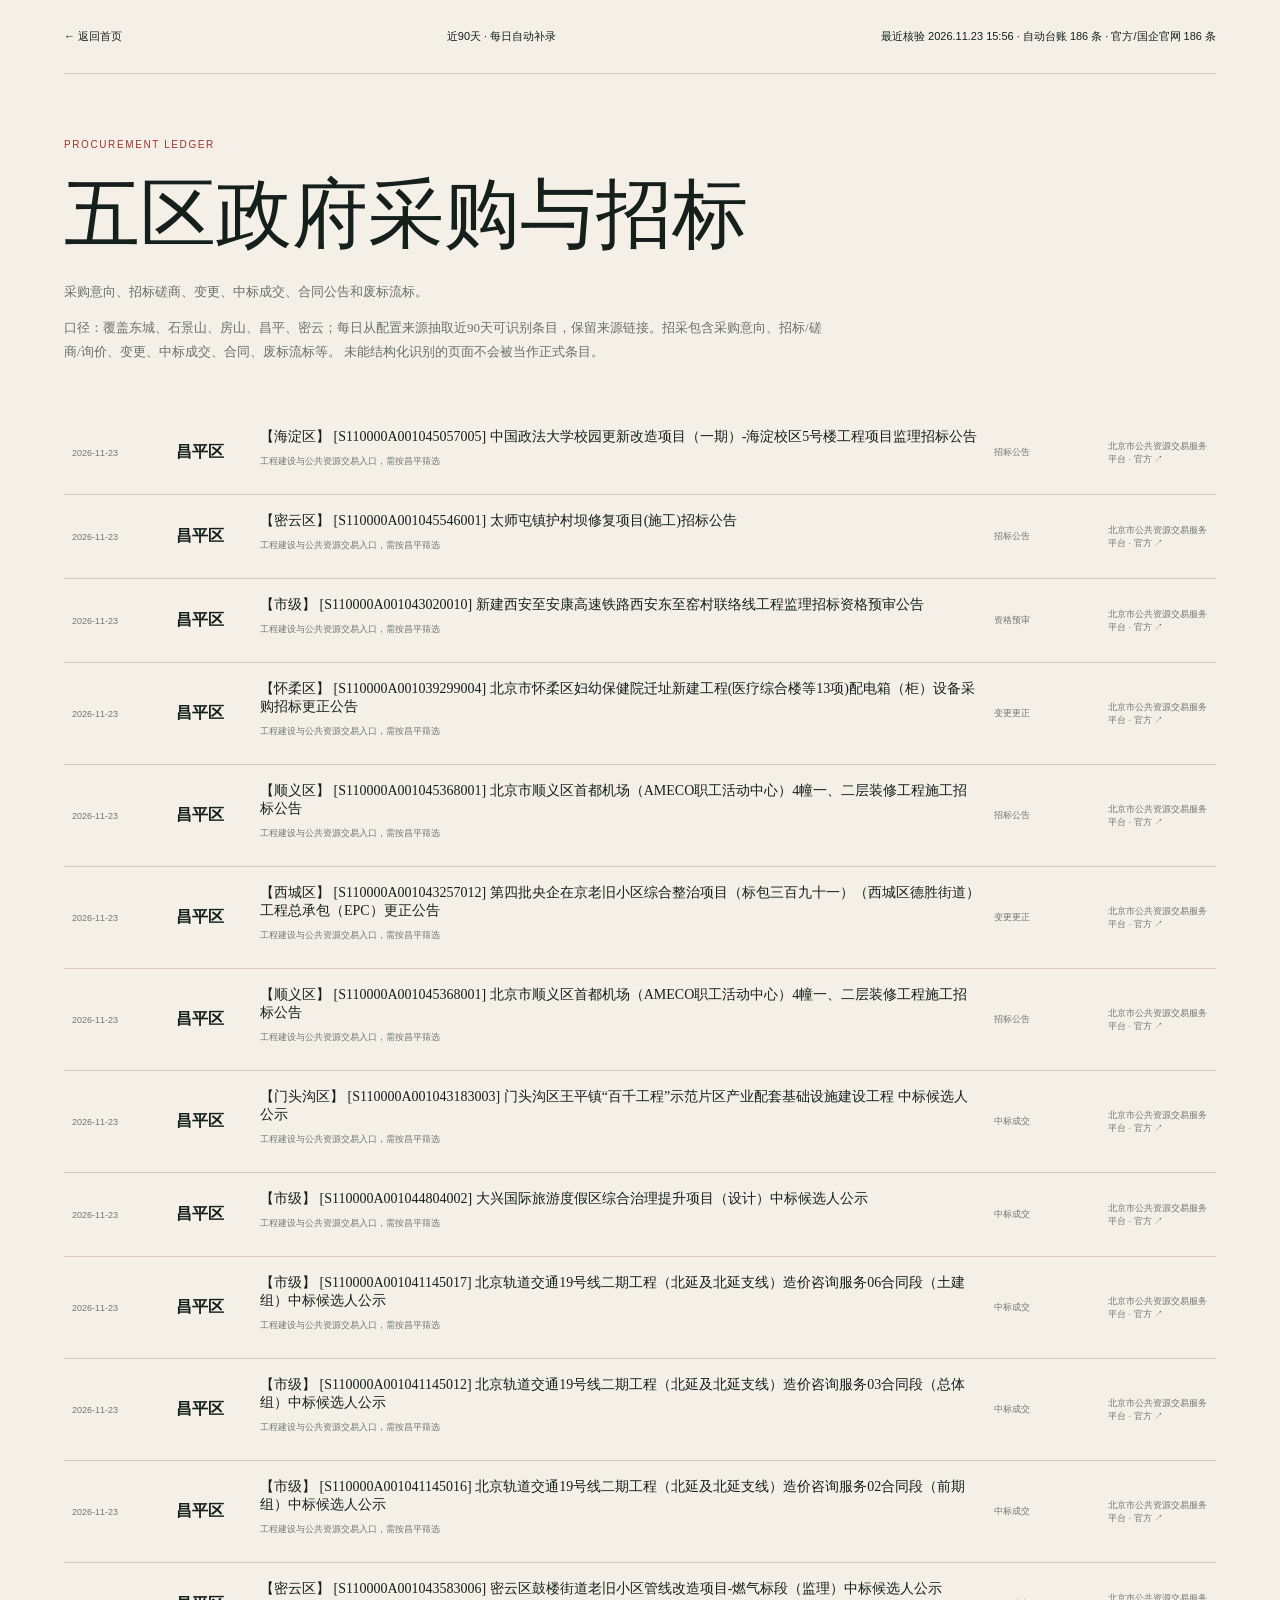
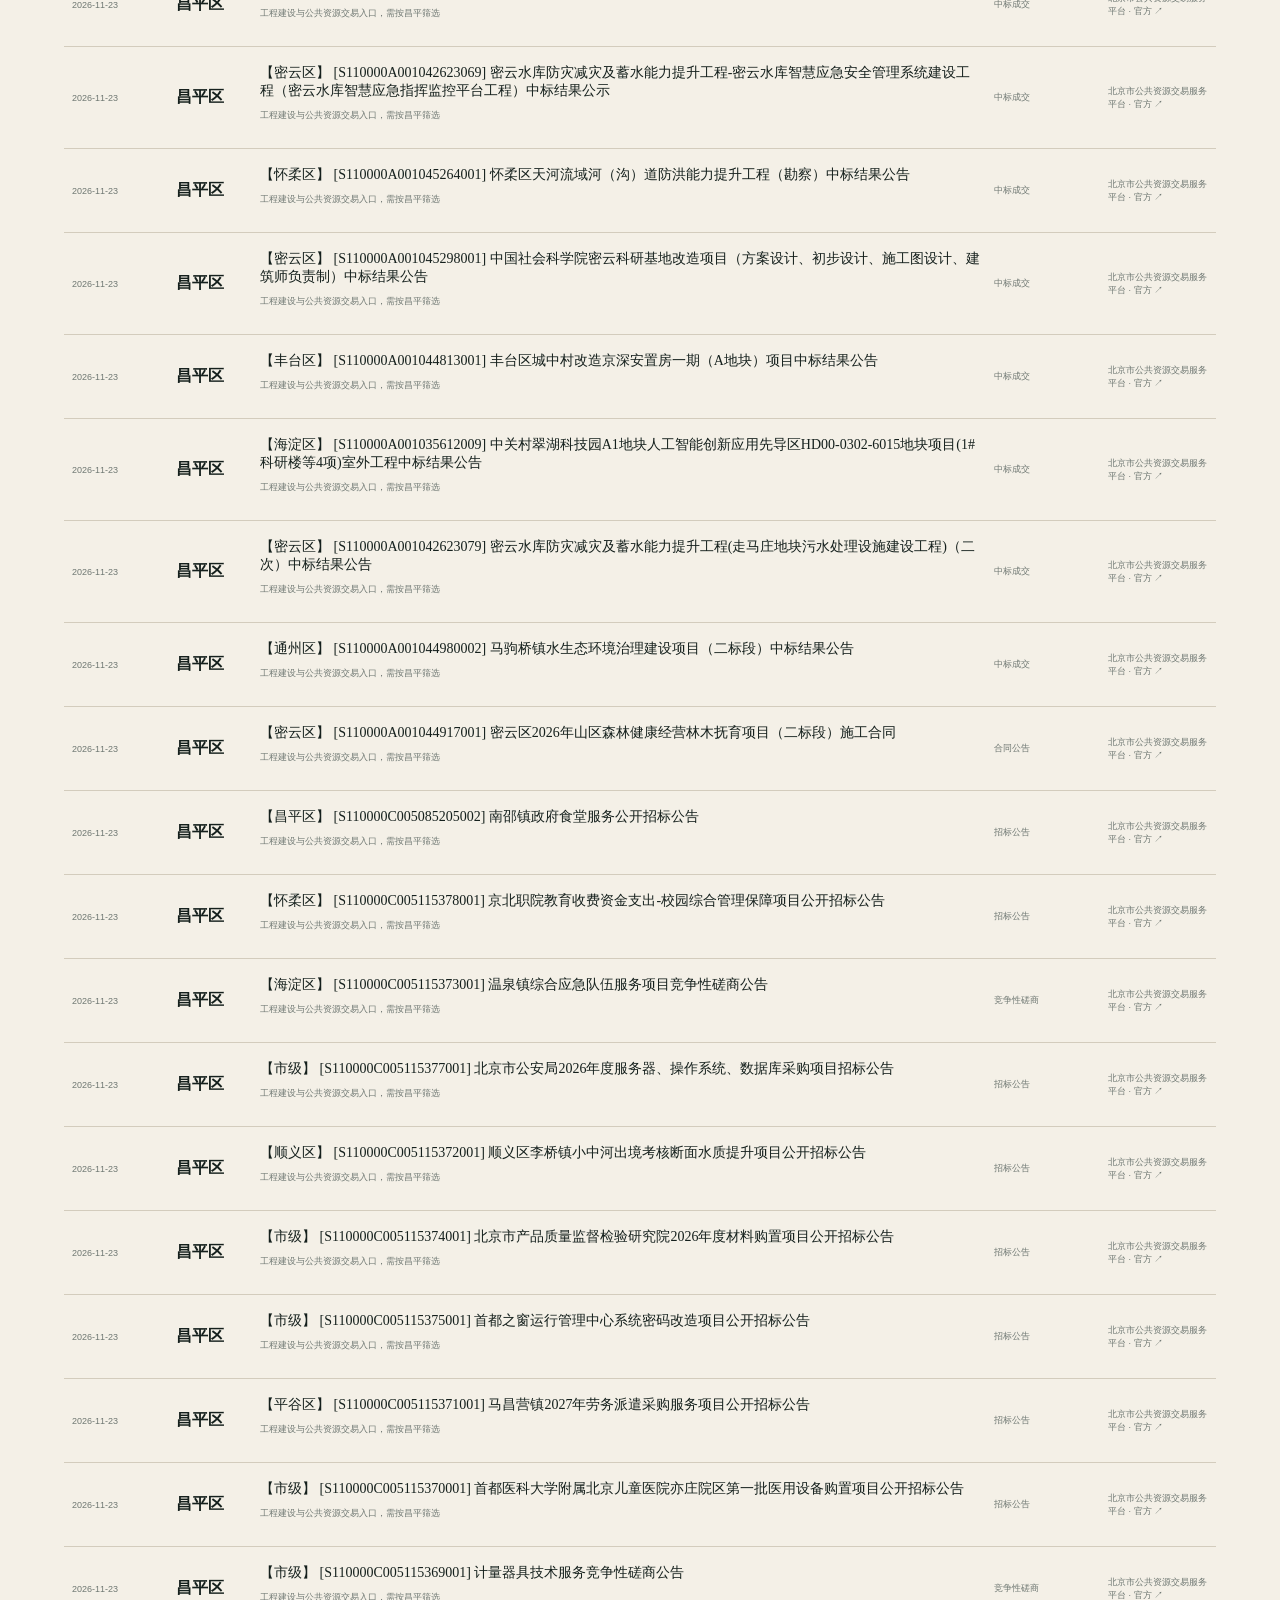
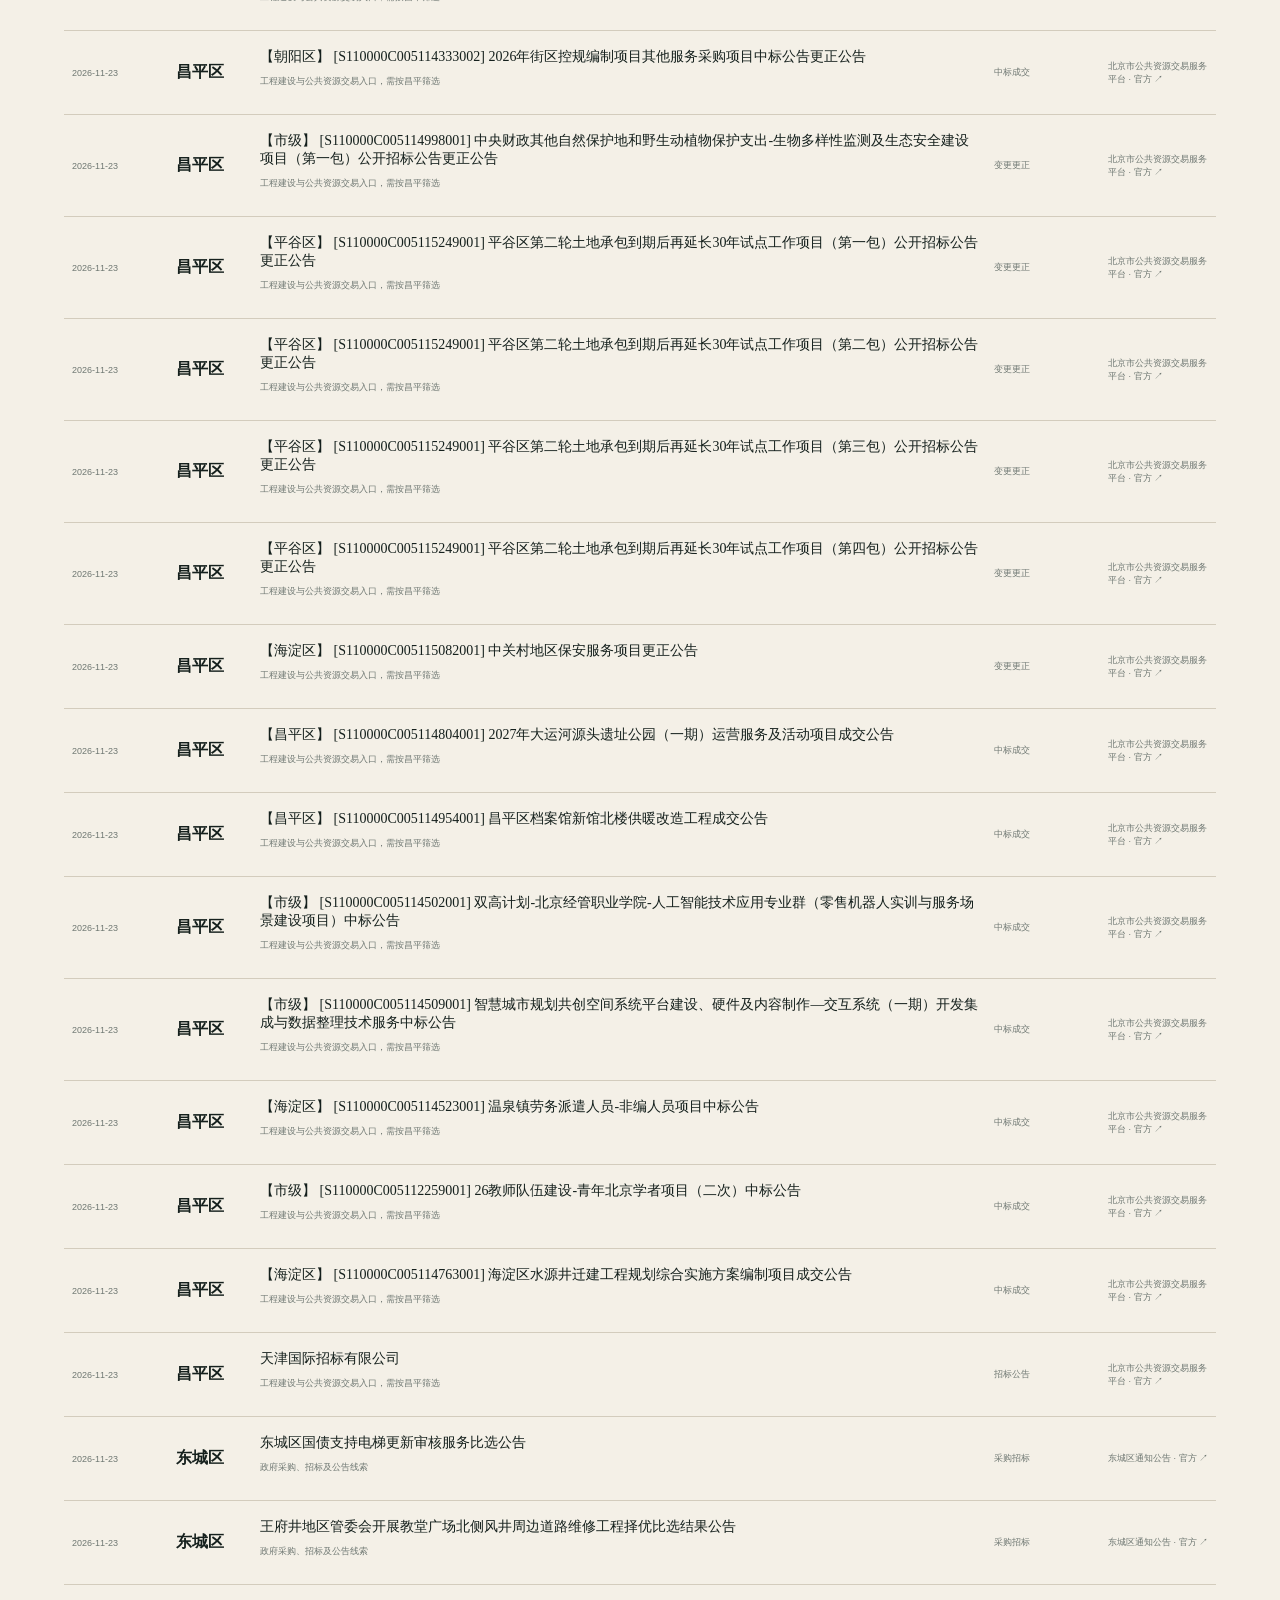
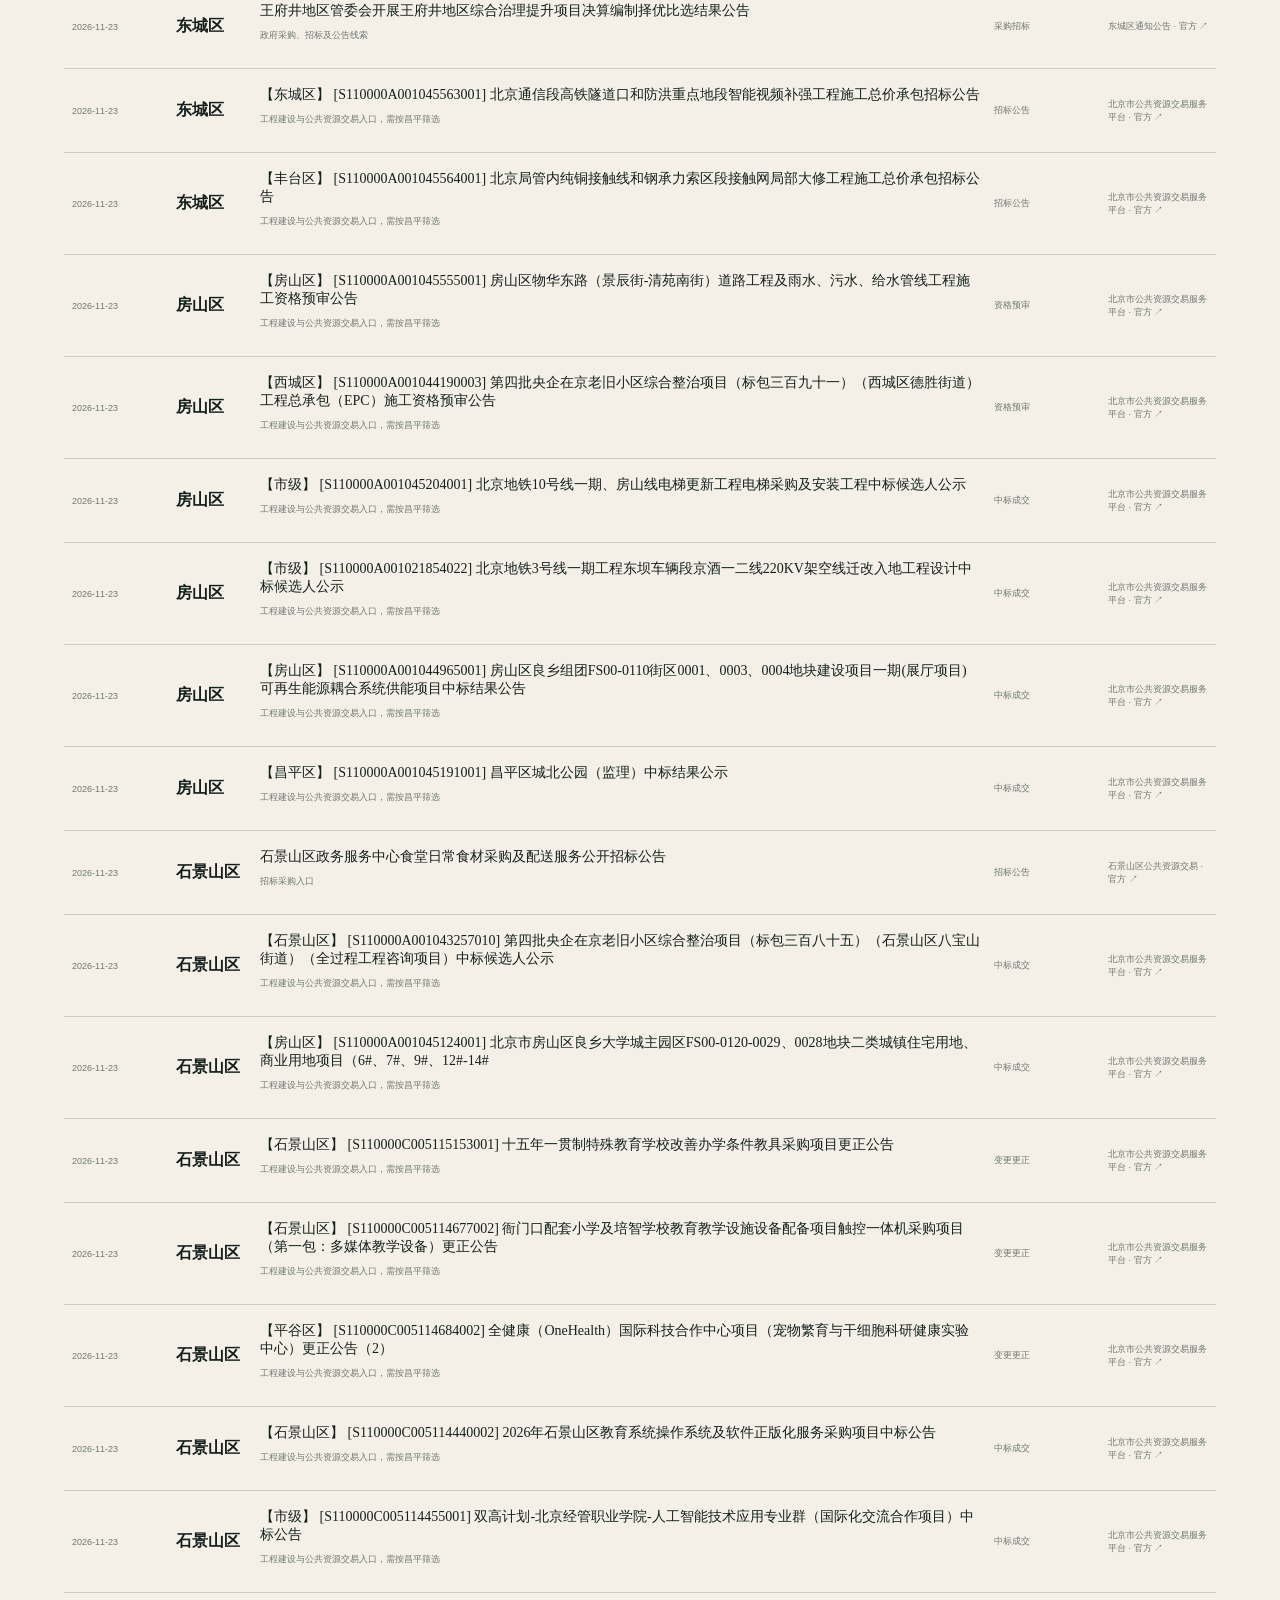
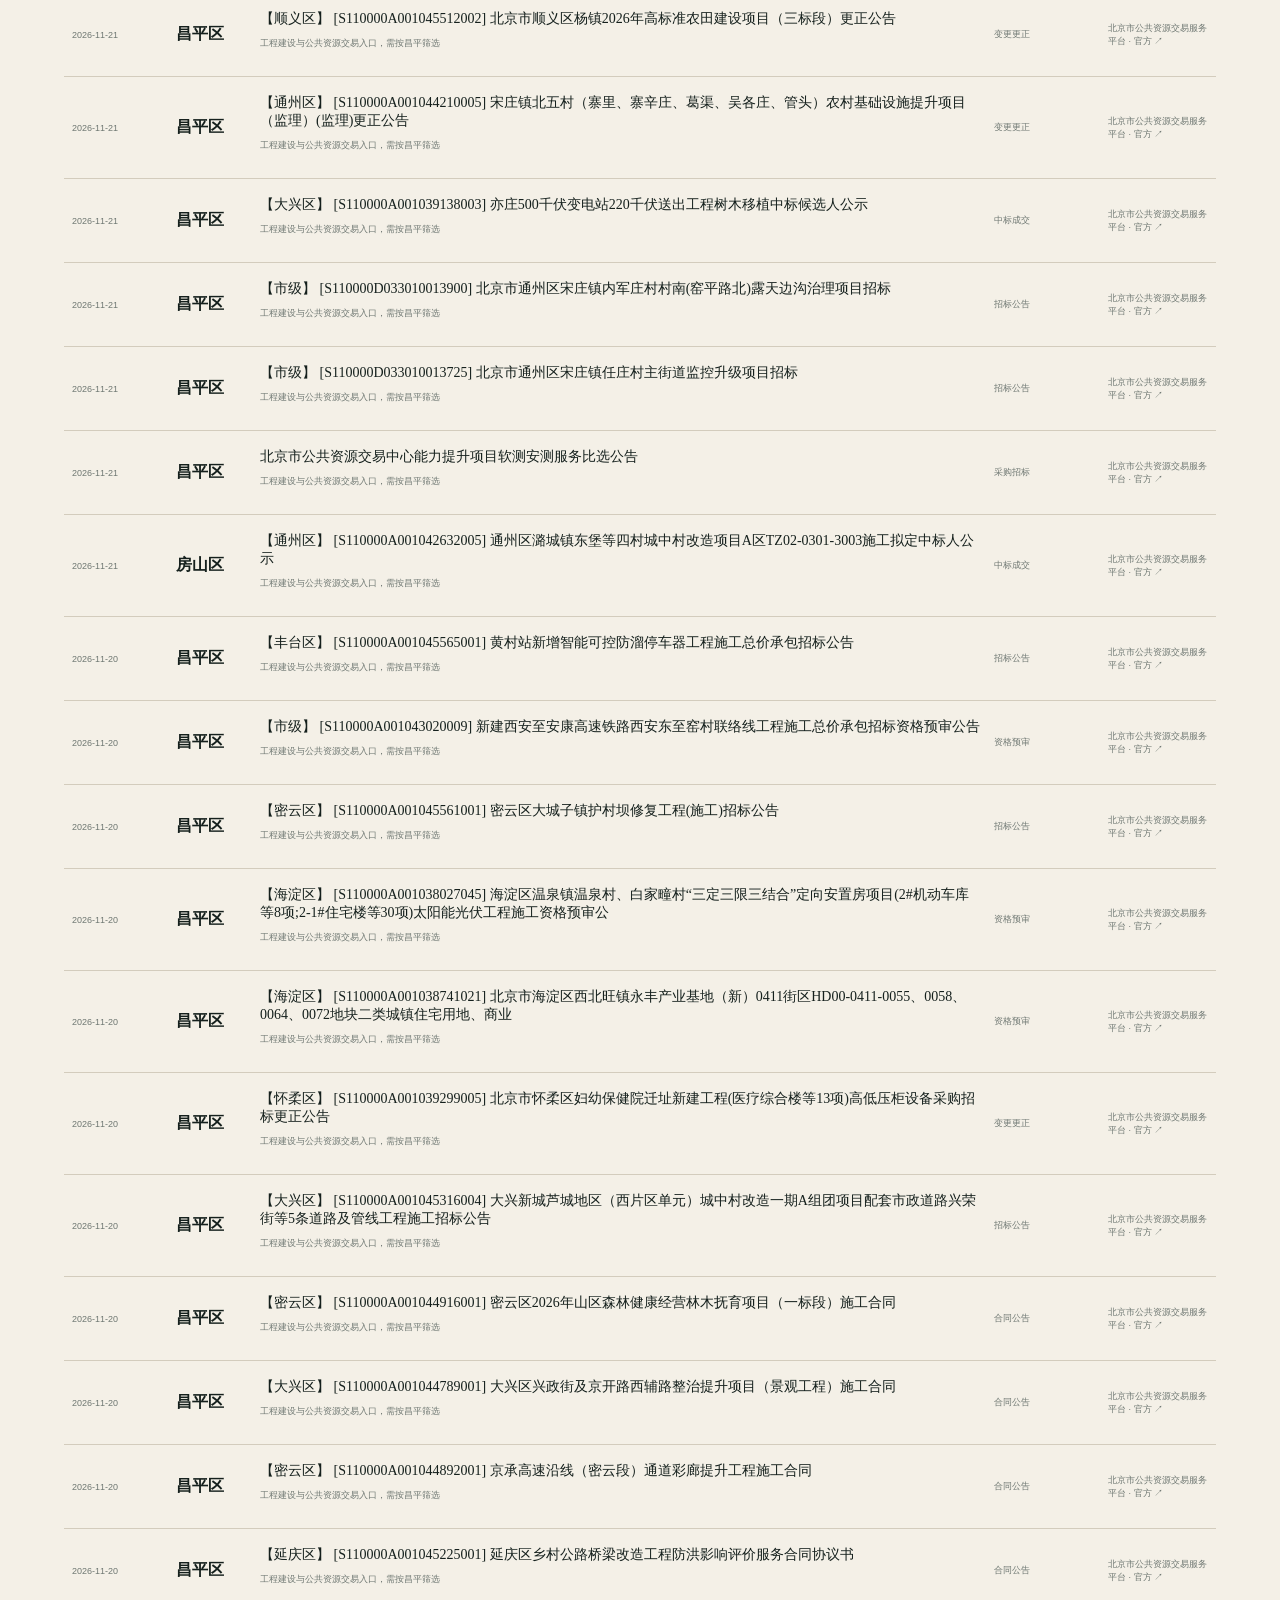
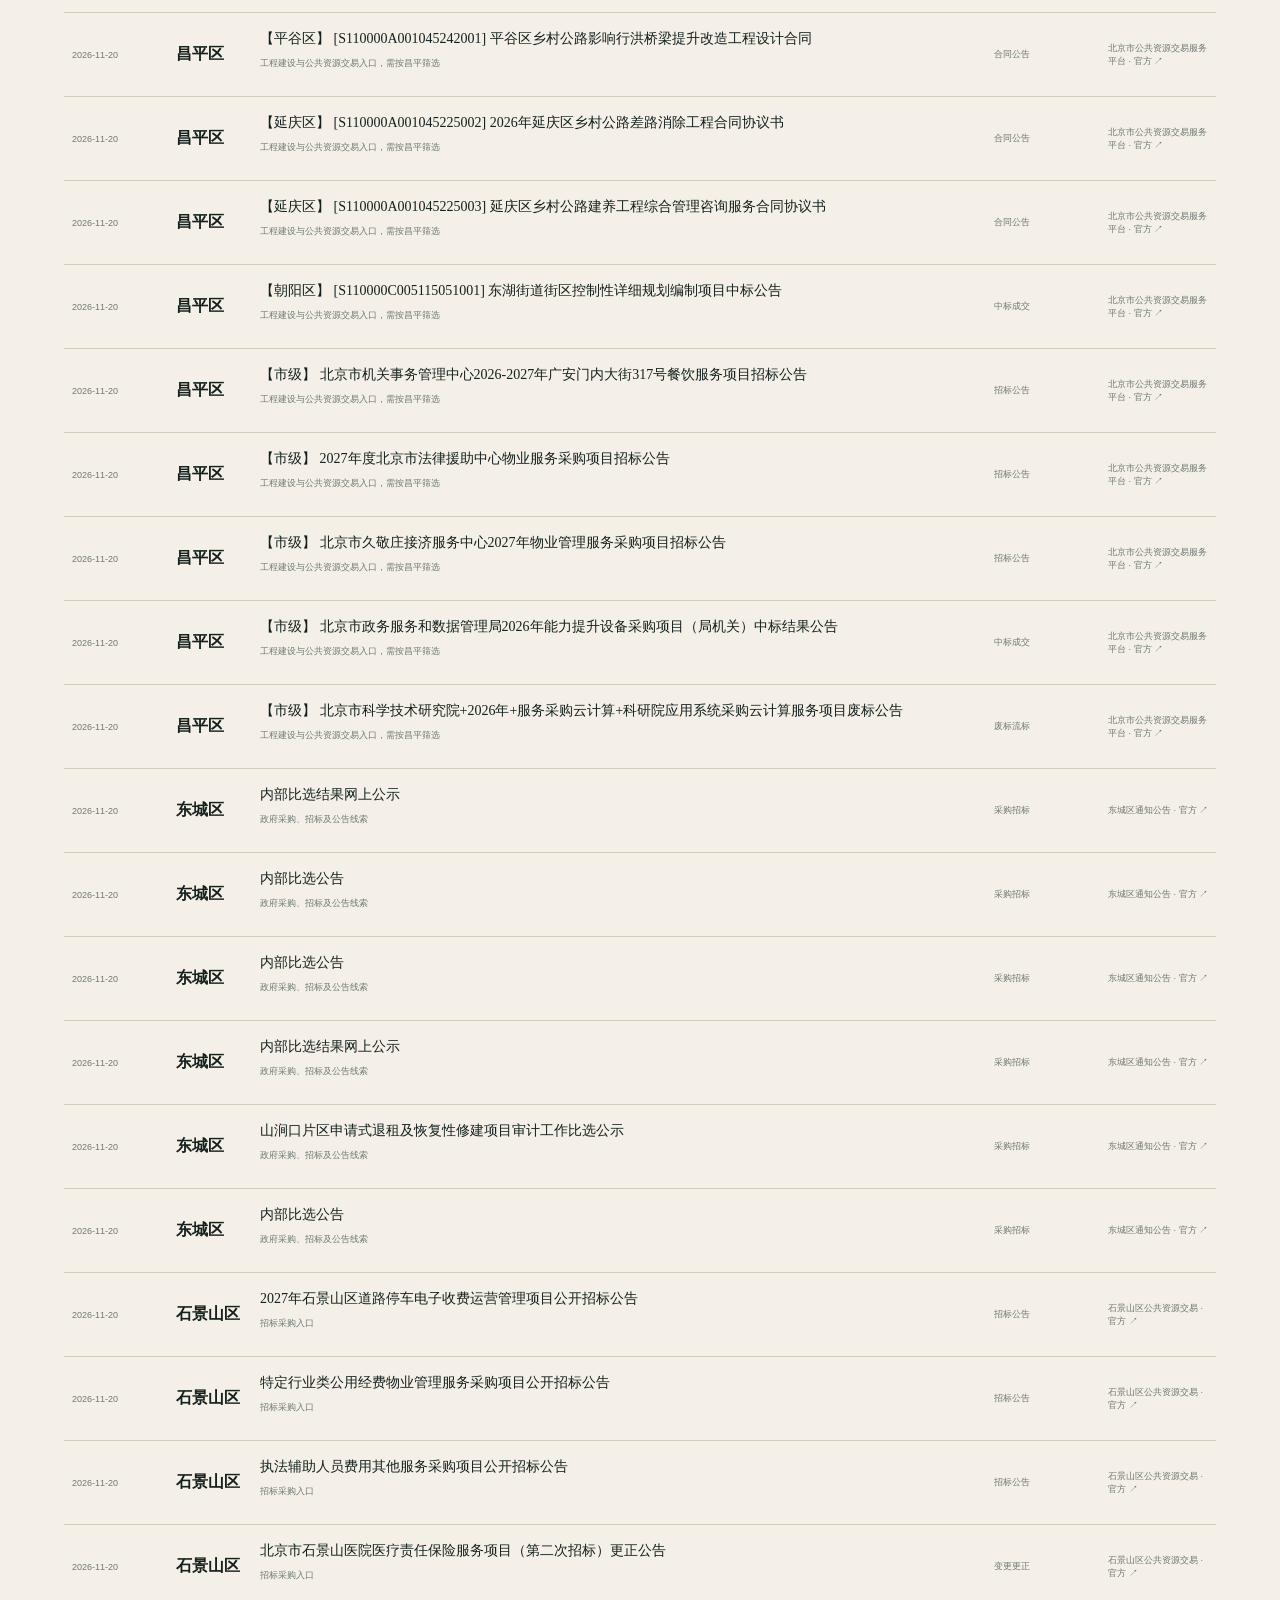
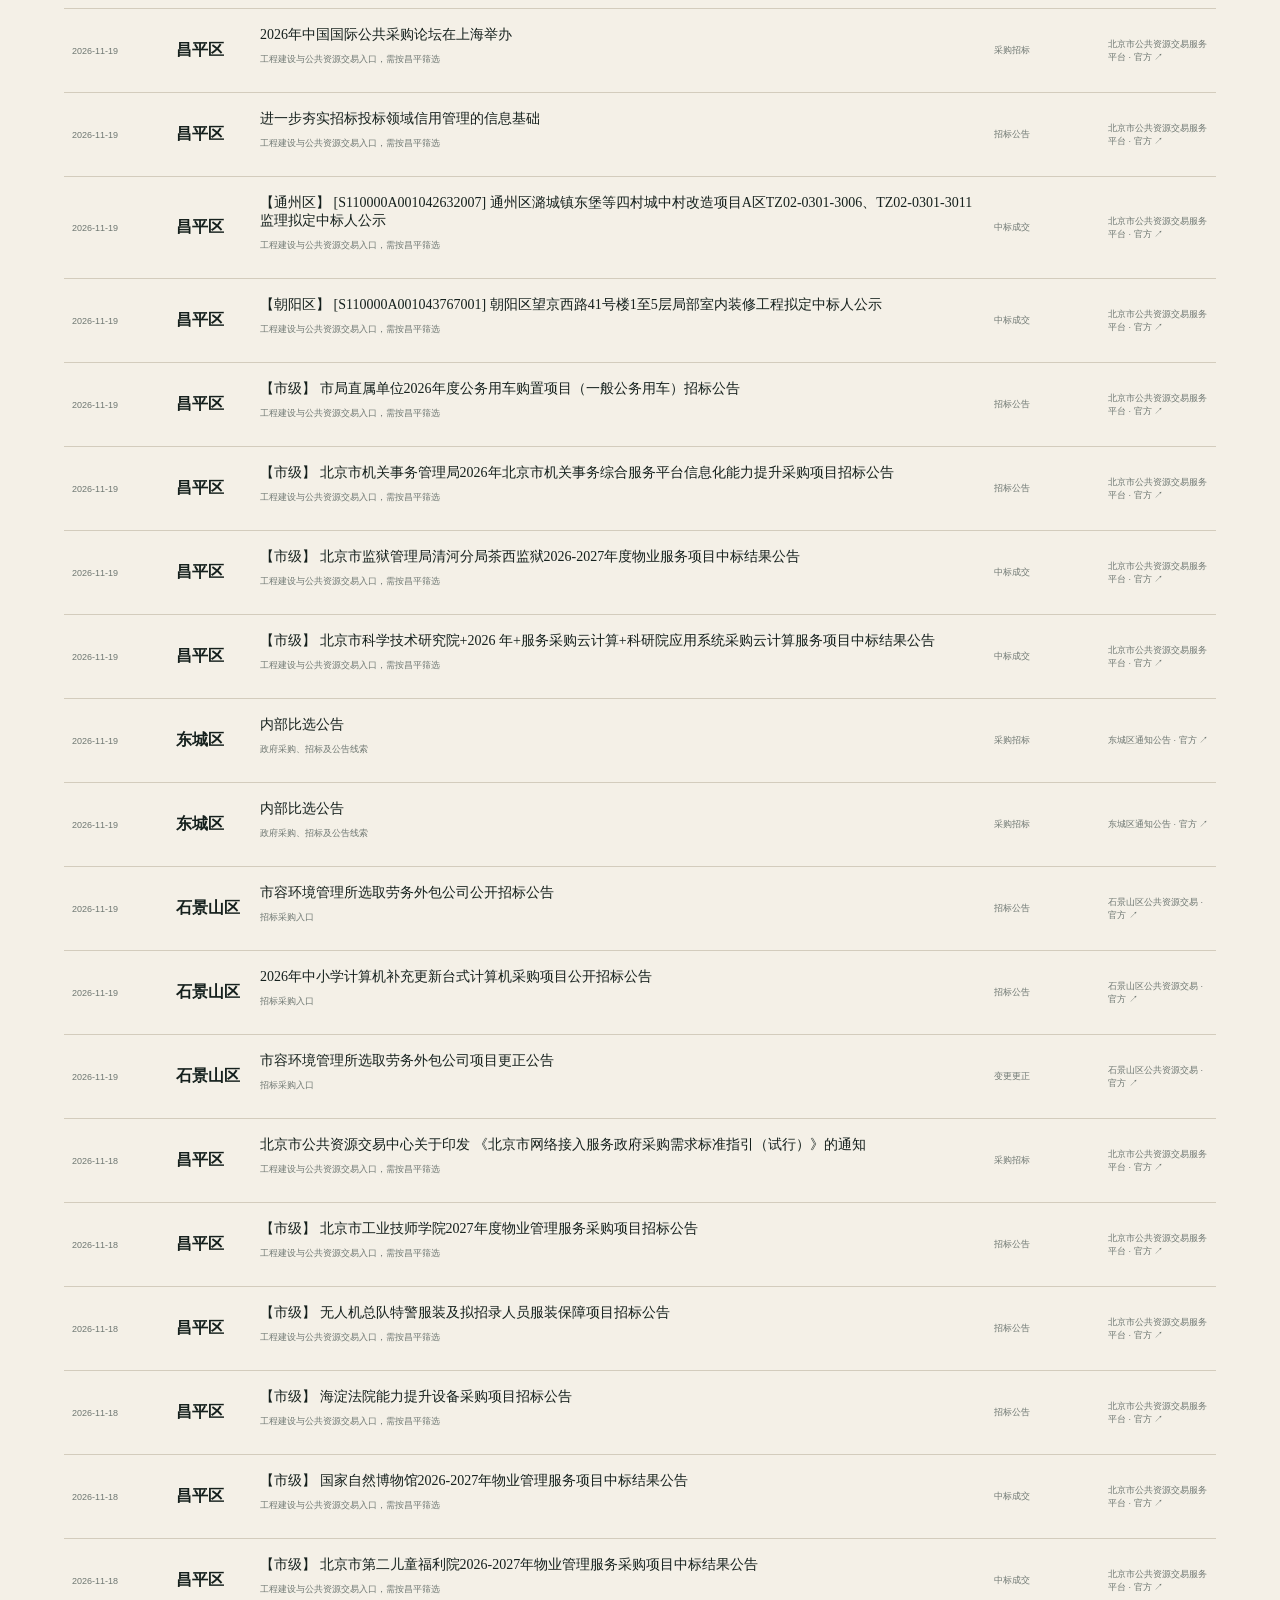
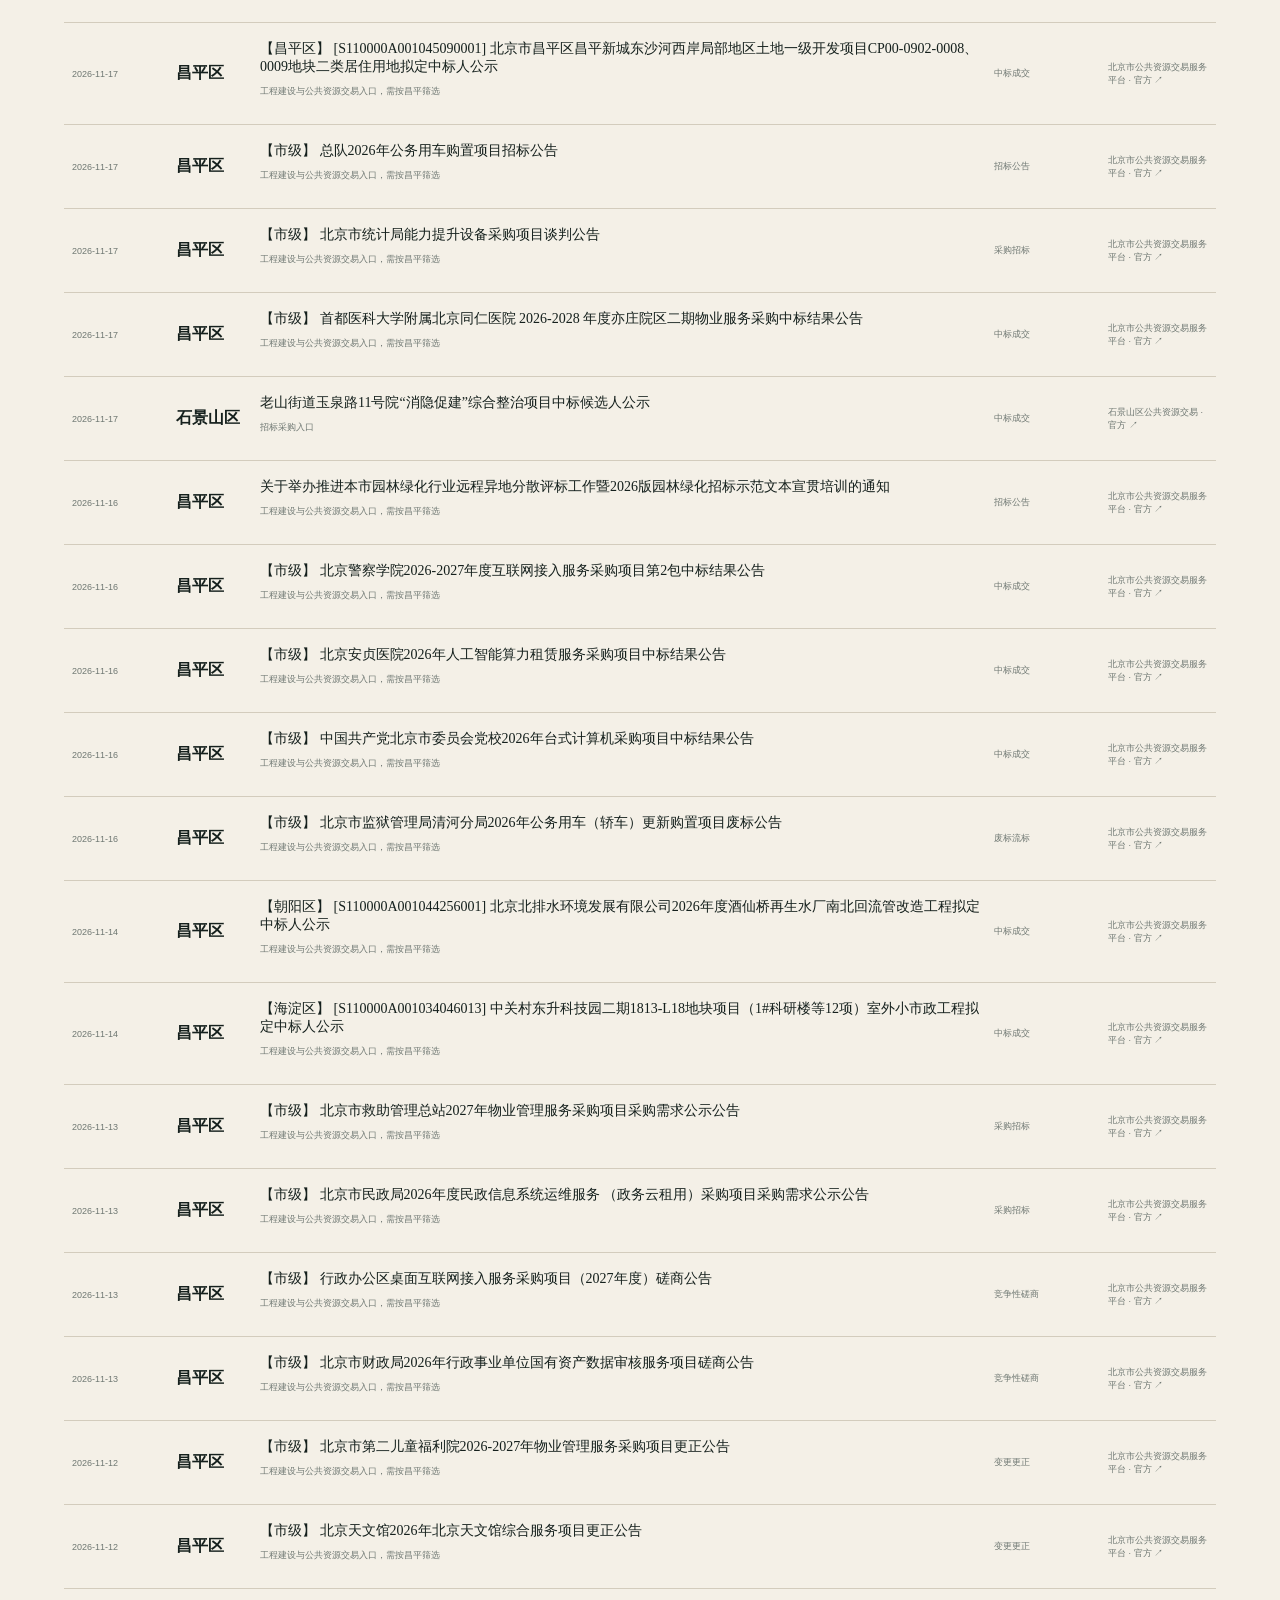
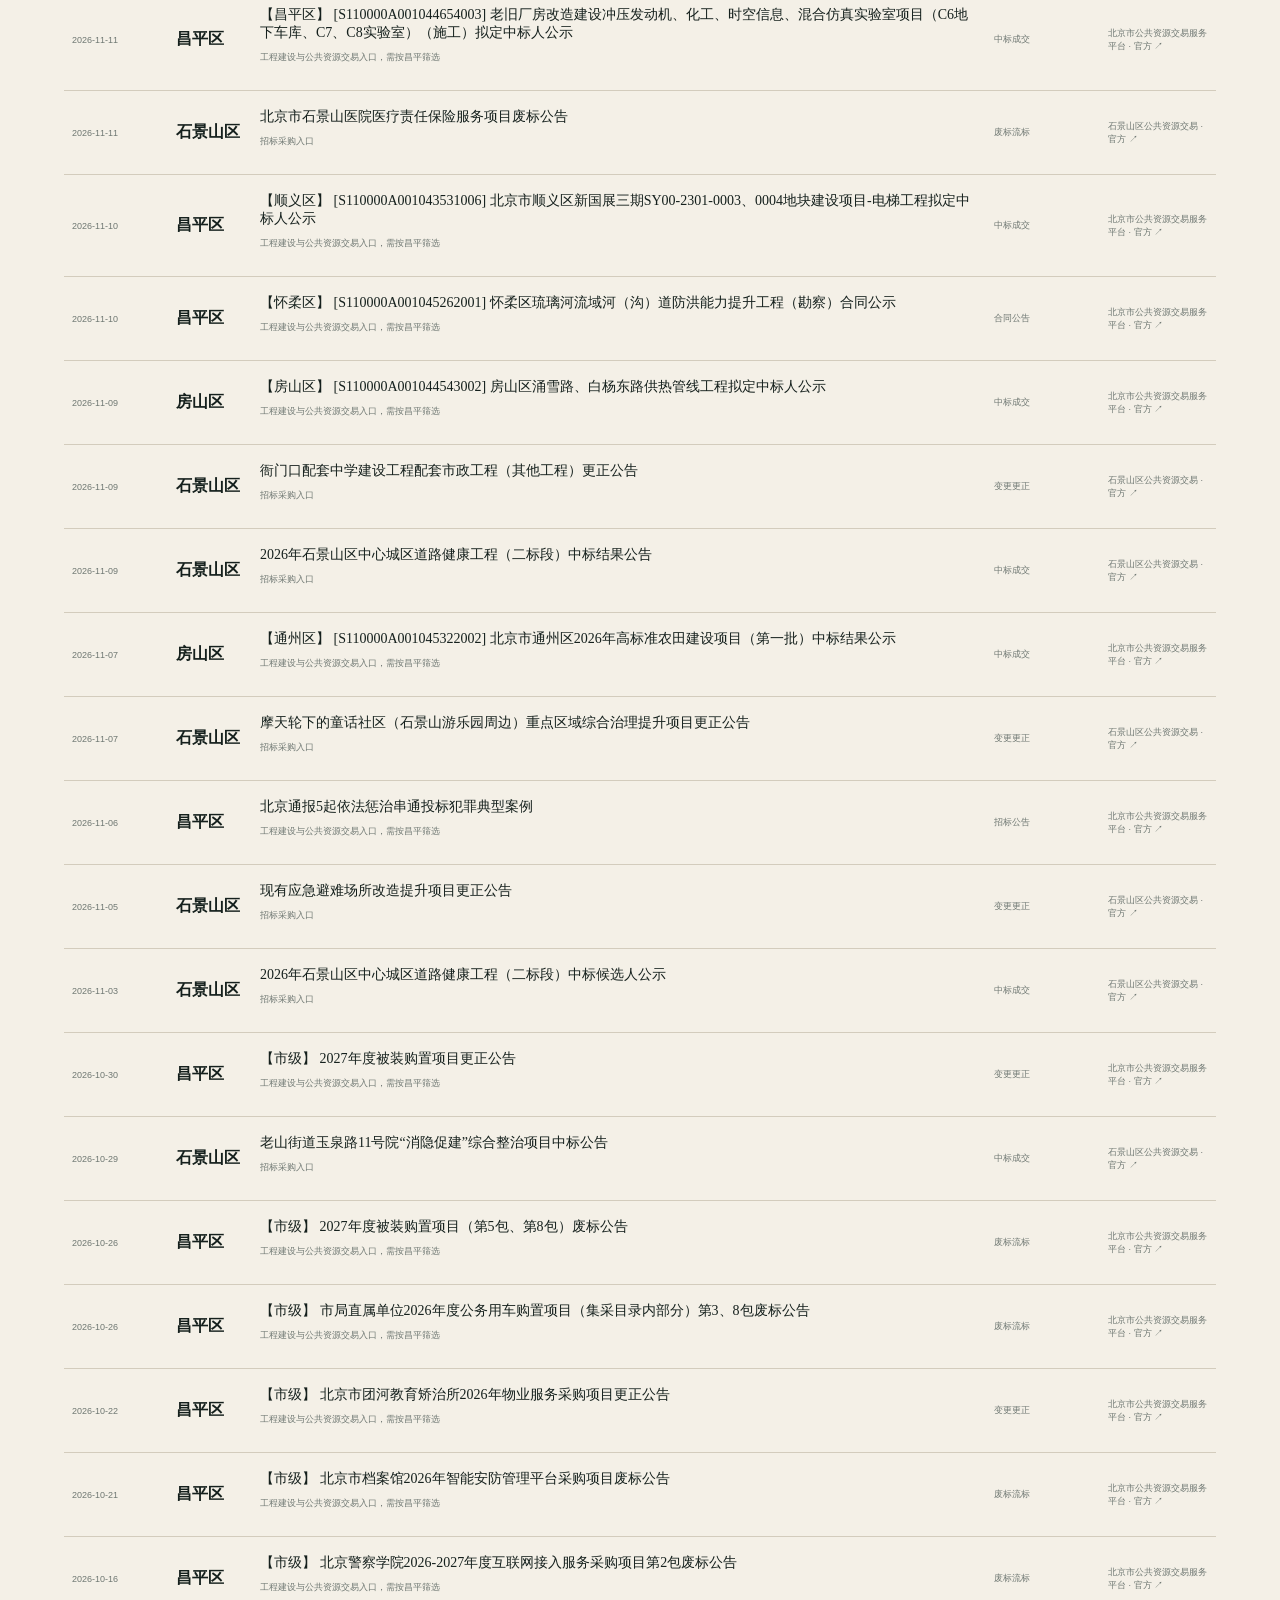
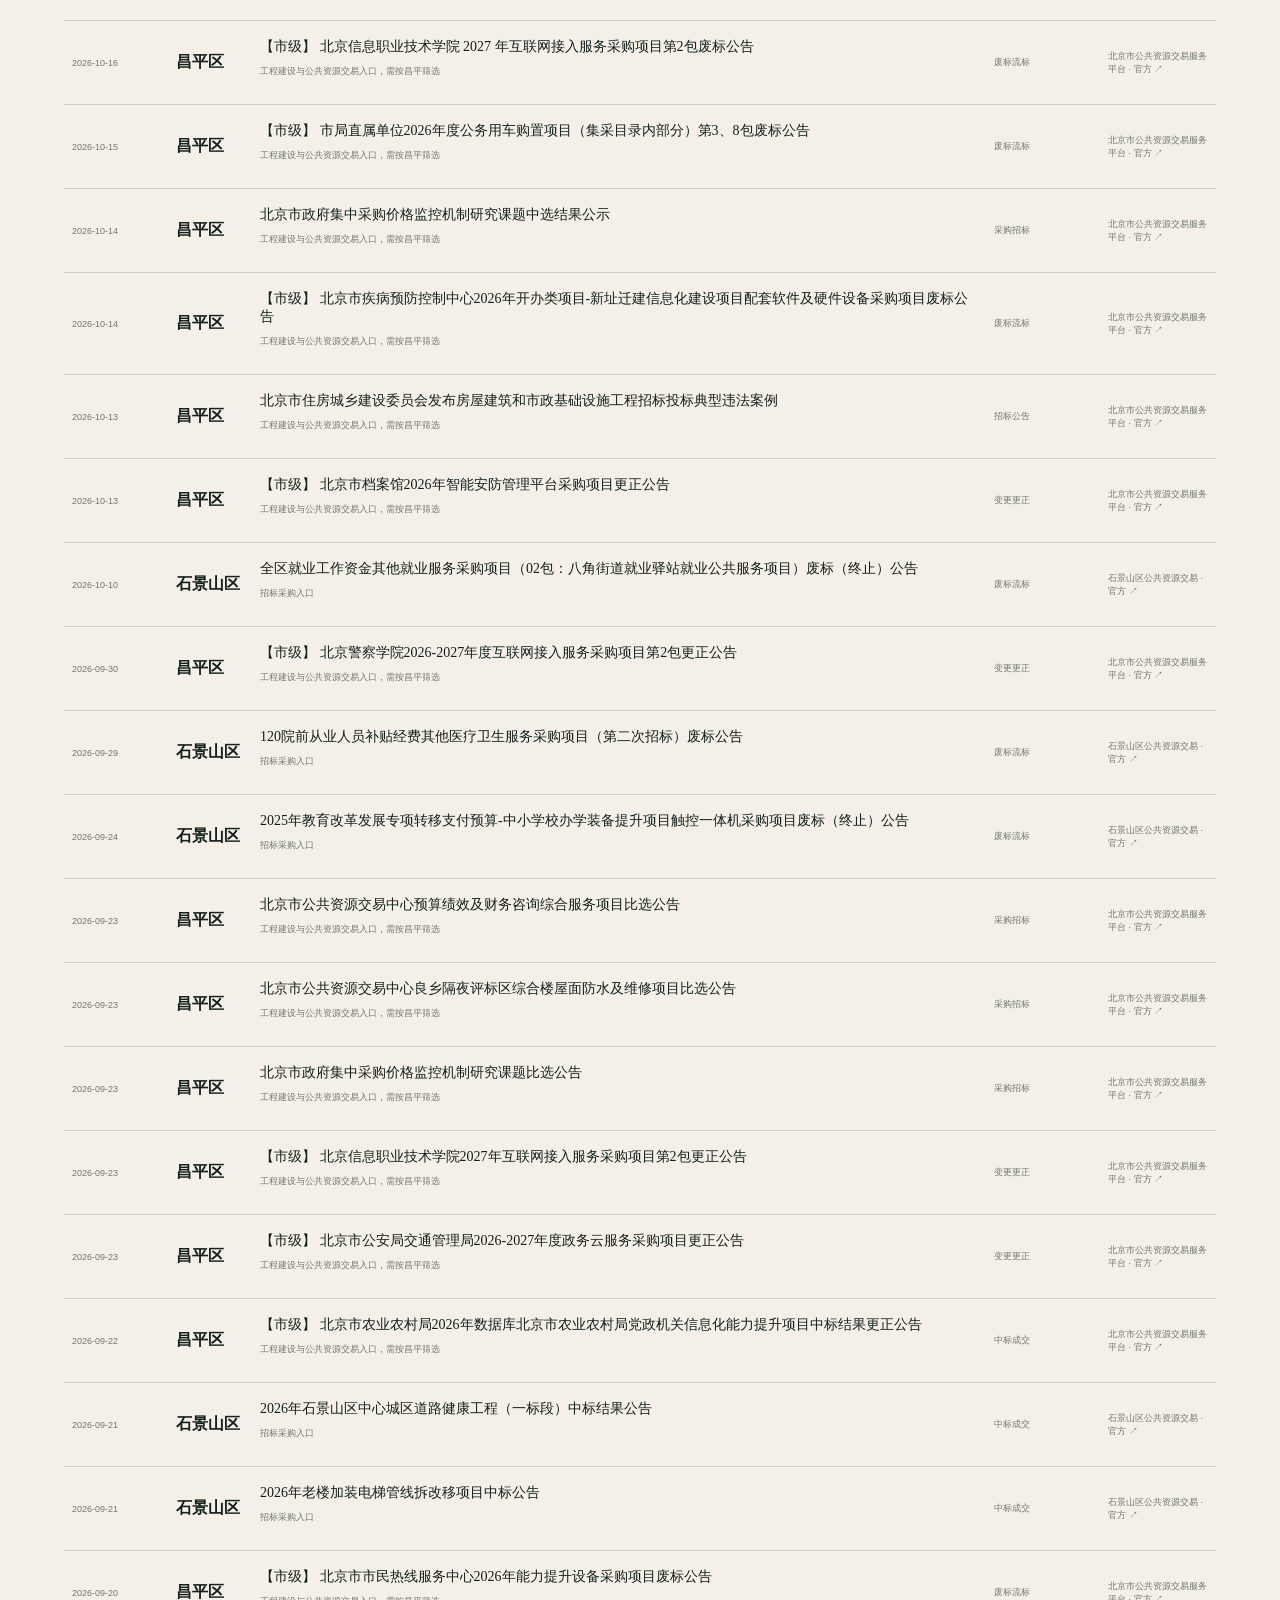
==== commit 7b2aec6f: "Daily source monitor update" ====
--- a/local-preview/procurement/index.html
+++ b/local-preview/procurement/index.html
@@ -1 +1 @@
-<!doctype html><html lang="zh-CN"><head><meta charset="utf-8"><meta name="viewport" content="width=device-width,initial-scale=1"><title>招采台账</title><link rel="stylesheet" href="../style.css"><link rel="stylesheet" href="../ledger-pages.css"></head><body><main class="ledger-page"><header><a href="../">← 返回首页</a><span>近90天 · 每日自动补录</span><span>最近核验 2026.11.22 15:10 · 自动台账 186 条 · 官方/国企官网 186 条</span></header><section><label>PROCUREMENT LEDGER</label><h1>五区政府采购与招标</h1><p>采购意向、招标磋商、变更、中标成交、合同公告和废标流标。</p><p class="ledger-note">口径：覆盖东城、石景山、房山、昌平、密云；每日从配置来源抽取近90天可识别条目，保留来源链接。招采包含采购意向、招标/磋商/询价、变更、中标成交、合同、废标流标等。 未能结构化识别的页面不会被当作正式条目。</p></section><div class="ledger-table"><a href="https://ggzyfw.beijing.gov.cn/jyxxgcjsgzgg/20261121/5798273.html" target="_blank" rel="noreferrer"><article><time>2026-11-21</time><b>昌平区</b><div><h3>【顺义区】 [S110000A001045512002] 北京市顺义区杨镇2026年高标准农田建设项目（三标段）更正公告</h3><p>工程建设与公共资源交易入口，需按昌平筛选</p></div><span>变更更正</span><em>北京市公共资源交易服务平台 · 官方 ↗</em></article></a><a href="https://ggzyfw.beijing.gov.cn/jyxxgcjsgzgg/20261120/5798127.html" target="_blank" rel="noreferrer"><article><time>2026-11-21</time><b>昌平区</b><div><h3>【通州区】 [S110000A001044210005] 宋庄镇北五村（寨里、寨辛庄、葛渠、吴各庄、管头）农村基础设施提升项目（监理）(监理)更正公告</h3><p>工程建设与公共资源交易入口，需按昌平筛选</p></div><span>变更更正</span><em>北京市公共资源交易服务平台 · 官方 ↗</em></article></a><a href="https://ggzyfw.beijing.gov.cn/jyxxzbhxrgs/20261120/5797390.html" target="_blank" rel="noreferrer"><article><time>2026-11-21</time><b>昌平区</b><div><h3>【市级】 [S110000A001045093002] 通燕高速北关立交改造工程(监理)中标候选人公示</h3><p>工程建设与公共资源交易入口，需按昌平筛选</p></div><span>中标成交</span><em>北京市公共资源交易服务平台 · 官方 ↗</em></article></a><a href="https://ggzyfw.beijing.gov.cn/jyxxzbgg/20261121/5798681.html" target="_blank" rel="noreferrer"><article><time>2026-11-21</time><b>昌平区</b><div><h3>【通州区】 [S110000A001045067001] 北京市通州区老城平房棚户区改造项目一期土桥东西地块FZX-0306-6037地块R2二类居住用地项目监理中标结果公告</h3><p>工程建设与公共资源交易入口，需按昌平筛选</p></div><span>中标成交</span><em>北京市公共资源交易服务平台 · 官方 ↗</em></article></a><a href="https://ggzyfw.beijing.gov.cn/jyxxzbgg/20261121/5798679.html" target="_blank" rel="noreferrer"><article><time>2026-11-21</time><b>昌平区</b><div><h3>【通州区】 [S110000A001045067002] 北京市通州区老城平房棚户区改造项目一期土桥东西地块FZX-0306-6037地块R2二类居住用地项目中标结果公告</h3><p>工程建设与公共资源交易入口，需按昌平筛选</p></div><span>中标成交</span><em>北京市公共资源交易服务平台 · 官方 ↗</em></article></a><a href="https://ggzyfw.beijing.gov.cn/jyxxzbgg/20261120/5797279.html" target="_blank" rel="noreferrer"><article><time>2026-11-21</time><b>昌平区</b><div><h3>【丰台区】 [S110000A001043933004] 梅市口路二期(长兴路-云岗路)道路工程2#标段中标结果公告</h3><p>工程建设与公共资源交易入口，需按昌平筛选</p></div><span>中标成交</span><em>北京市公共资源交易服务平台 · 官方 ↗</em></article></a><a href="https://ggzyfw.beijing.gov.cn/jyxxnccqzbjj/20261121/5798282.html" target="_blank" rel="noreferrer"><article><time>2026-11-21</time><b>昌平区</b><div><h3>【市级】 [S110000D033010013900] 北京市通州区宋庄镇内军庄村村南(窑平路北)露天边沟治理项目招标</h3><p>工程建设与公共资源交易入口，需按昌平筛选</p></div><span>招标公告</span><em>北京市公共资源交易服务平台 · 官方 ↗</em></article></a><a href="https://ggzyfw.beijing.gov.cn/jyxxnccqzbjj/20261121/5798275.html" target="_blank" rel="noreferrer"><article><time>2026-11-21</time><b>昌平区</b><div><h3>【市级】 [S110000D033010013725] 北京市通州区宋庄镇任庄村主街道监控升级项目招标</h3><p>工程建设与公共资源交易入口，需按昌平筛选</p></div><span>招标公告</span><em>北京市公共资源交易服务平台 · 官方 ↗</em></article></a><a href="https://ggzyfw.beijing.gov.cn/bxggqt/20260923/5726220.html" target="_blank" rel="noreferrer"><article><time>2026-11-21</time><b>昌平区</b><div><h3>北京市公共资源交易中心能力提升项目软测安测服务比选公告</h3><p>工程建设与公共资源交易入口，需按昌平筛选</p></div><span>采购招标</span><em>北京市公共资源交易服务平台 · 官方 ↗</em></article></a><a href="https://ggzyfw.beijing.gov.cn/jyxxgcjszbyx/20261119/5793754.html" target="_blank" rel="noreferrer"><article><time>2026-11-21</time><b>房山区</b><div><h3>【通州区】 [S110000A001042632005] 通州区潞城镇东堡等四村城中村改造项目A区TZ02-0301-3003施工拟定中标人公示</h3><p>工程建设与公共资源交易入口，需按昌平筛选</p></div><span>中标成交</span><em>北京市公共资源交易服务平台 · 官方 ↗</em></article></a><a href="https://ggzyfw.beijing.gov.cn/jyxxgcjszbjh/20261120/5796803.html" target="_blank" rel="noreferrer"><article><time>2026-11-20</time><b>昌平区</b><div><h3>【市级】 [S110000P001034829] 旧宫镇镇区农村集体经营性建设用地入市试点项目配套隆华路（旧桥路-隆安路）市政工程（监理）（更正）</h3><p>工程建设与公共资源交易入口，需按昌平筛选</p></div><span>变更更正</span><em>北京市公共资源交易服务平台 · 官方 ↗</em></article></a><a href="https://ggzyfw.beijing.gov.cn/jyxxggjtbyqs/20261120/5798121.html" target="_blank" rel="noreferrer"><article><time>2026-11-20</time><b>昌平区</b><div><h3>【市级】 [S110000A001043020010] 新建西安至安康高速铁路西安东至窑村联络线工程监理招标资格预审公告</h3><p>工程建设与公共资源交易入口，需按昌平筛选</p></div><span>资格预审</span><em>北京市公共资源交易服务平台 · 官方 ↗</em></article></a><a href="https://ggzyfw.beijing.gov.cn/jyxxggjtbyqs/20261120/5798120.html" target="_blank" rel="noreferrer"><article><time>2026-11-20</time><b>昌平区</b><div><h3>【市级】 [S110000A001043020009] 新建西安至安康高速铁路西安东至窑村联络线工程施工总价承包招标资格预审公告</h3><p>工程建设与公共资源交易入口，需按昌平筛选</p></div><span>资格预审</span><em>北京市公共资源交易服务平台 · 官方 ↗</em></article></a><a href="https://ggzyfw.beijing.gov.cn/jyxxggjtbyqs/20261120/5797459.html" target="_blank" rel="noreferrer"><article><time>2026-11-20</time><b>昌平区</b><div><h3>【密云区】 [S110000A001045561001] 密云区大城子镇护村坝修复工程(施工)招标公告</h3><p>工程建设与公共资源交易入口，需按昌平筛选</p></div><span>招标公告</span><em>北京市公共资源交易服务平台 · 官方 ↗</em></article></a><a href="https://ggzyfw.beijing.gov.cn/jyxxggjtbyqs/20261120/5797093.html" target="_blank" rel="noreferrer"><article><time>2026-11-20</time><b>昌平区</b><div><h3>【海淀区】 [S110000A001038027045] 海淀区温泉镇温泉村、白家疃村“三定三限三结合”定向安置房项目(2#机动车库等8项;2-1#住宅楼等30项)太阳能光伏工程施工资格预审公</h3><p>工程建设与公共资源交易入口，需按昌平筛选</p></div><span>资格预审</span><em>北京市公共资源交易服务平台 · 官方 ↗</em></article></a><a href="https://ggzyfw.beijing.gov.cn/jyxxggjtbyqs/20261120/5797092.html" target="_blank" rel="noreferrer"><article><time>2026-11-20</time><b>昌平区</b><div><h3>【海淀区】 [S110000A001038741021] 北京市海淀区西北旺镇永丰产业基地（新）0411街区HD00-0411-0055、0058、0064、0072地块二类城镇住宅用地、商业</h3><p>工程建设与公共资源交易入口，需按昌平筛选</p></div><span>资格预审</span><em>北京市公共资源交易服务平台 · 官方 ↗</em></article></a><a href="https://ggzyfw.beijing.gov.cn/jyxxggjtbyqs/20261120/5797091.html" target="_blank" rel="noreferrer"><article><time>2026-11-20</time><b>昌平区</b><div><h3>【市级】 [S110000A001045556001] 北人亦创国际会展中心AB馆空调改造及（北）会议中心电气改造工程施工资格预审公告</h3><p>工程建设与公共资源交易入口，需按昌平筛选</p></div><span>资格预审</span><em>北京市公共资源交易服务平台 · 官方 ↗</em></article></a><a href="https://ggzyfw.beijing.gov.cn/jyxxggjtbyqs/20261120/5797090.html" target="_blank" rel="noreferrer"><article><time>2026-11-20</time><b>昌平区</b><div><h3>【丰台区】 [S110000A001045305003] 卢沟桥—宛平城城市更新项目（一期）（第二标段）（方案设计、初步设计、施工图设计）招标公告</h3><p>工程建设与公共资源交易入口，需按昌平筛选</p></div><span>招标公告</span><em>北京市公共资源交易服务平台 · 官方 ↗</em></article></a><a href="https://ggzyfw.beijing.gov.cn/jyxxggjtbyqs/20261120/5797089.html" target="_blank" rel="noreferrer"><article><time>2026-11-20</time><b>昌平区</b><div><h3>【海淀区】 [S110000A001045547001] 中关村街道知春路花园式融合创新场景项目（公共空间）招标公告</h3><p>工程建设与公共资源交易入口，需按昌平筛选</p></div><span>招标公告</span><em>北京市公共资源交易服务平台 · 官方 ↗</em></article></a><a href="https://ggzyfw.beijing.gov.cn/jyxxgcjsgzgg/20261121/5798284.html" target="_blank" rel="noreferrer"><article><time>2026-11-20</time><b>昌平区</b><div><h3>【顺义区】 [S110000A001045368001] 北京市顺义区首都机场（AMECO职工活动中心）4幢一、二层装修工程施工招标公告</h3><p>工程建设与公共资源交易入口，需按昌平筛选</p></div><span>招标公告</span><em>北京市公共资源交易服务平台 · 官方 ↗</em></article></a><a href="https://ggzyfw.beijing.gov.cn/jyxxzbhxrgs/20261121/5798296.html" target="_blank" rel="noreferrer"><article><time>2026-11-20</time><b>昌平区</b><div><h3>【朝阳区】 [S110000A001045296002] 朝阳区崔各庄乡奶西村棚户区改造新建学校项目（勘察）中标候选人公示</h3><p>工程建设与公共资源交易入口，需按昌平筛选</p></div><span>中标成交</span><em>北京市公共资源交易服务平台 · 官方 ↗</em></article></a><a href="https://ggzyfw.beijing.gov.cn/jyxxzbhxrgs/20261120/5797389.html" target="_blank" rel="noreferrer"><article><time>2026-11-20</time><b>昌平区</b><div><h3>【市级】 [S110000A001045093001] 通燕高速北关立交改造工程(施工)中标候选人公示</h3><p>工程建设与公共资源交易入口，需按昌平筛选</p></div><span>中标成交</span><em>北京市公共资源交易服务平台 · 官方 ↗</em></article></a><a href="https://ggzyfw.beijing.gov.cn/jyxxzbhxrgs/20261120/5797260.html" target="_blank" rel="noreferrer"><article><time>2026-11-20</time><b>昌平区</b><div><h3>【市级】 [S110000A001045149001] 京港澳高速公路(杜家坎-京冀界段)扩容改造提升工程(施工)中标候选人公示</h3><p>工程建设与公共资源交易入口，需按昌平筛选</p></div><span>中标成交</span><em>北京市公共资源交易服务平台 · 官方 ↗</em></article></a><a href="https://ggzyfw.beijing.gov.cn/jyxxzbhxrgs/20261120/5797262.html" target="_blank" rel="noreferrer"><article><time>2026-11-20</time><b>昌平区</b><div><h3>【密云区】 [S110000A001045309001] 智能导钻装备中试平台条件保障项目（方案设计、初步设计、施工图设计）中标候选人公示</h3><p>工程建设与公共资源交易入口，需按昌平筛选</p></div><span>中标成交</span><em>北京市公共资源交易服务平台 · 官方 ↗</em></article></a><a href="https://ggzyfw.beijing.gov.cn/jyxxzbhxrgs/20261120/5797233.html" target="_blank" rel="noreferrer"><article><time>2026-11-20</time><b>昌平区</b><div><h3>【朝阳区】 [S110000A001045049001] 北京2027年世界田径锦标赛国家体育场（鸟巢）设施设备维修维护提升改造项目中标候选人公示</h3><p>工程建设与公共资源交易入口，需按昌平筛选</p></div><span>中标成交</span><em>北京市公共资源交易服务平台 · 官方 ↗</em></article></a><a href="https://ggzyfw.beijing.gov.cn/jyxxzbhxrgs/20261120/5797232.html" target="_blank" rel="noreferrer"><article><time>2026-11-20</time><b>昌平区</b><div><h3>【丰台区】 [S110000A001044542001] 中央民族大学丰台校区信息工程学院教学楼专业区域装修工程采购项目中标候选人公示</h3><p>工程建设与公共资源交易入口，需按昌平筛选</p></div><span>中标成交</span><em>北京市公共资源交易服务平台 · 官方 ↗</em></article></a><a href="https://ggzyfw.beijing.gov.cn/jyxxzbhxrgs/20261120/5796886.html" target="_blank" rel="noreferrer"><article><time>2026-11-20</time><b>昌平区</b><div><h3>【丰台区】 [S110000A001044672002] 第五批央企在京老旧小区综合整治项目（F标包四十一）（丰台区看丹街道）工程总承包（EPC）中标候选人公示</h3><p>工程建设与公共资源交易入口，需按昌平筛选</p></div><span>中标成交</span><em>北京市公共资源交易服务平台 · 官方 ↗</em></article></a><a href="https://ggzyfw.beijing.gov.cn/jyxxzbgg/20261120/5796585.html" target="_blank" rel="noreferrer"><article><time>2026-11-20</time><b>昌平区</b><div><h3>【朝阳区】 [S110000A001044950002] 朝阳区麦子店西路（霄云路-太阳宫商务中心地块北侧慢行路）道路及市政配套工程（勘察）中标结果公告</h3><p>工程建设与公共资源交易入口，需按昌平筛选</p></div><span>中标成交</span><em>北京市公共资源交易服务平台 · 官方 ↗</em></article></a><a href="https://ggzyfw.beijing.gov.cn/jyxxzbgg/20261120/5796550.html" target="_blank" rel="noreferrer"><article><time>2026-11-20</time><b>昌平区</b><div><h3>【朝阳区】 [S110000A001038299017] 朝阳区平房乡黄杉木店亮马厂安置房项目（西区）（1#住宅楼等23项）（5#至14#住宅楼、S-2#至S-6#配套楼、S-7#至S-8#产</h3><p>工程建设与公共资源交易入口，需按昌平筛选</p></div><span>中标成交</span><em>北京市公共资源交易服务平台 · 官方 ↗</em></article></a><a href="https://ggzyfw.beijing.gov.cn/jyxxzbgg/20261120/5796551.html" target="_blank" rel="noreferrer"><article><time>2026-11-20</time><b>昌平区</b><div><h3>【朝阳区】 [S110000A001043946005] 朝阳区平房乡黄杉木店亮马厂安置 房项目（西区）（1#住宅楼等 23项）（5#至14#住宅楼、S-2#至 S-6#配套楼、S-7#至S-</h3><p>工程建设与公共资源交易入口，需按昌平筛选</p></div><span>中标成交</span><em>北京市公共资源交易服务平台 · 官方 ↗</em></article></a><a href="https://ggzyfw.beijing.gov.cn/jyxxzbgg/20261120/5796498.html" target="_blank" rel="noreferrer"><article><time>2026-11-20</time><b>昌平区</b><div><h3>【朝阳区】 [S110000A001039750010] 朝阳区平房乡黄杉木店亮马厂安置房项目（西区）（1#住宅楼等23项）（5#至14#住宅楼、S-2#至S-6#配套楼、S-7#至S-8#产</h3><p>工程建设与公共资源交易入口，需按昌平筛选</p></div><span>中标成交</span><em>北京市公共资源交易服务平台 · 官方 ↗</em></article></a><a href="https://ggzyfw.beijing.gov.cn/jyxxzbgg/20261120/5796423.html" target="_blank" rel="noreferrer"><article><time>2026-11-20</time><b>昌平区</b><div><h3>【朝阳区】 [S110000A001045155002] 2026年朝阳区水源置换工程中标结果公告</h3><p>工程建设与公共资源交易入口，需按昌平筛选</p></div><span>中标成交</span><em>北京市公共资源交易服务平台 · 官方 ↗</em></article></a><a href="https://ggzyfw.beijing.gov.cn/jyxxzbgg/20261120/5796424.html" target="_blank" rel="noreferrer"><article><time>2026-11-20</time><b>昌平区</b><div><h3>【西城区】 [S110000A001044788002] 广安体育中心改建项目（监理）中标结果公告</h3><p>工程建设与公共资源交易入口，需按昌平筛选</p></div><span>中标成交</span><em>北京市公共资源交易服务平台 · 官方 ↗</em></article></a><a href="https://ggzyfw.beijing.gov.cn/jyxxgcjshtgs/20261120/5797048.html" target="_blank" rel="noreferrer"><article><time>2026-11-20</time><b>昌平区</b><div><h3>【密云区】 [S110000A001044916001] 密云区2026年山区森林健康经营林木抚育项目（一标段）施工合同</h3><p>工程建设与公共资源交易入口，需按昌平筛选</p></div><span>合同公告</span><em>北京市公共资源交易服务平台 · 官方 ↗</em></article></a><a href="https://ggzyfw.beijing.gov.cn/jyxxgcjshtgs/20261120/5796984.html" target="_blank" rel="noreferrer"><article><time>2026-11-20</time><b>昌平区</b><div><h3>【大兴区】 [S110000A001044789001] 大兴区兴政街及京开路西辅路整治提升项目（景观工程）施工合同</h3><p>工程建设与公共资源交易入口，需按昌平筛选</p></div><span>合同公告</span><em>北京市公共资源交易服务平台 · 官方 ↗</em></article></a><a href="https://ggzyfw.beijing.gov.cn/jyxxgcjshtgs/20261120/5796913.html" target="_blank" rel="noreferrer"><article><time>2026-11-20</time><b>昌平区</b><div><h3>【密云区】 [S110000A001044892001] 京承高速沿线（密云段）通道彩廊提升工程施工合同</h3><p>工程建设与公共资源交易入口，需按昌平筛选</p></div><span>合同公告</span><em>北京市公共资源交易服务平台 · 官方 ↗</em></article></a><a href="https://ggzyfw.beijing.gov.cn/jyxxgcjshtgs/20261120/5797050.html" target="_blank" rel="noreferrer"><article><time>2026-11-20</time><b>昌平区</b><div><h3>【延庆区】 [S110000A001045225001] 延庆区乡村公路桥梁改造工程防洪影响评价服务合同协议书</h3><p>工程建设与公共资源交易入口，需按昌平筛选</p></div><span>合同公告</span><em>北京市公共资源交易服务平台 · 官方 ↗</em></article></a><a href="https://ggzyfw.beijing.gov.cn/jyxxgcjshtgs/20261120/5796914.html" target="_blank" rel="noreferrer"><article><time>2026-11-20</time><b>昌平区</b><div><h3>【平谷区】 [S110000A001045242001] 平谷区乡村公路影响行洪桥梁提升改造工程设计合同</h3><p>工程建设与公共资源交易入口，需按昌平筛选</p></div><span>合同公告</span><em>北京市公共资源交易服务平台 · 官方 ↗</em></article></a><a href="https://ggzyfw.beijing.gov.cn/jyxxgcjshtgs/20261120/5796699.html" target="_blank" rel="noreferrer"><article><time>2026-11-20</time><b>昌平区</b><div><h3>【延庆区】 [S110000A001045225002] 2026年延庆区乡村公路差路消除工程合同协议书</h3><p>工程建设与公共资源交易入口，需按昌平筛选</p></div><span>合同公告</span><em>北京市公共资源交易服务平台 · 官方 ↗</em></article></a><a href="https://ggzyfw.beijing.gov.cn/jyxxgcjshtgs/20261120/5796264.html" target="_blank" rel="noreferrer"><article><time>2026-11-20</time><b>昌平区</b><div><h3>【延庆区】 [S110000A001045225003] 延庆区乡村公路建养工程综合管理咨询服务合同协议书</h3><p>工程建设与公共资源交易入口，需按昌平筛选</p></div><span>合同公告</span><em>北京市公共资源交易服务平台 · 官方 ↗</em></article></a><a href="https://ggzyfw.beijing.gov.cn/jyxxgcjshtgs/20261119/5795439.html" target="_blank" rel="noreferrer"><article><time>2026-11-20</time><b>昌平区</b><div><h3>【通州区】 [S110000A001044607002] 北京市通州区漷县镇万福鑫茂农业有限公司2026年超长期特别国债资金支持设施农业（种植业）更新改造项目施工合同</h3><p>工程建设与公共资源交易入口，需按昌平筛选</p></div><span>合同公告</span><em>北京市公共资源交易服务平台 · 官方 ↗</em></article></a><a href="https://ggzyfw.beijing.gov.cn/jyxxcggg/20261120/5797393.html" target="_blank" rel="noreferrer"><article><time>2026-11-20</time><b>昌平区</b><div><h3>【市级】 [S110000C005114472001] 北京市市场监督管理局2026年综合监管支撑保障项目第二次公开招标公告</h3><p>工程建设与公共资源交易入口，需按昌平筛选</p></div><span>招标公告</span><em>北京市公共资源交易服务平台 · 官方 ↗</em></article></a><a href="https://ggzyfw.beijing.gov.cn/jyxxcggg/20261120/5797267.html" target="_blank" rel="noreferrer"><article><time>2026-11-20</time><b>昌平区</b><div><h3>【怀柔区】 [S110000C005115354001] 2025年怀柔区生态清洁小流域管护2025年怀柔区生态清洁小流域管护项目竞争性磋商公告</h3><p>工程建设与公共资源交易入口，需按昌平筛选</p></div><span>竞争性磋商</span><em>北京市公共资源交易服务平台 · 官方 ↗</em></article></a><a href="https://ggzyfw.beijing.gov.cn/jyxxcggg/20261120/5797269.html" target="_blank" rel="noreferrer"><article><time>2026-11-20</time><b>昌平区</b><div><h3>【市级】 [S110000C005115353001] 工作站购置项目招标公告</h3><p>工程建设与公共资源交易入口，需按昌平筛选</p></div><span>招标公告</span><em>北京市公共资源交易服务平台 · 官方 ↗</em></article></a><a href="https://ggzyfw.beijing.gov.cn/jyxxcggg/20261120/5797268.html" target="_blank" rel="noreferrer"><article><time>2026-11-20</time><b>昌平区</b><div><h3>【市级】 [S110000C005115352001] 市局2026年算力租赁项目公开招标公告</h3><p>工程建设与公共资源交易入口，需按昌平筛选</p></div><span>招标公告</span><em>北京市公共资源交易服务平台 · 官方 ↗</em></article></a><a href="https://ggzyfw.beijing.gov.cn/jyxxcggg/20261120/5797123.html" target="_blank" rel="noreferrer"><article><time>2026-11-20</time><b>昌平区</b><div><h3>【市级】 [S110000C005115349001] 北京市残疾人服务示范中心2027年度设备设施维护保养项目包1中央空调维护保养竞争性磋商公告</h3><p>工程建设与公共资源交易入口，需按昌平筛选</p></div><span>竞争性磋商</span><em>北京市公共资源交易服务平台 · 官方 ↗</em></article></a><a href="https://ggzyfw.beijing.gov.cn/jyxxcggg/20261120/5797121.html" target="_blank" rel="noreferrer"><article><time>2026-11-20</time><b>昌平区</b><div><h3>【市级】 [S110000C005115349001] 北京市残疾人服务示范中心2027年度设备设施维护保养项目包2电梯维护保养竞争性磋商公告</h3><p>工程建设与公共资源交易入口，需按昌平筛选</p></div><span>竞争性磋商</span><em>北京市公共资源交易服务平台 · 官方 ↗</em></article></a><a href="https://ggzyfw.beijing.gov.cn/jyxxgzsx/20261120/5797076.html" target="_blank" rel="noreferrer"><article><time>2026-11-20</time><b>昌平区</b><div><h3>【海淀区】 [S110000C005115082001] 中关村地区保安服务项目更正公告</h3><p>工程建设与公共资源交易入口，需按昌平筛选</p></div><span>变更更正</span><em>北京市公共资源交易服务平台 · 官方 ↗</em></article></a><a href="https://ggzyfw.beijing.gov.cn/jyxxgzsx/20261120/5796983.html" target="_blank" rel="noreferrer"><article><time>2026-11-20</time><b>昌平区</b><div><h3>【海淀区】 [S110000C005114420001] 中关村街道劳务派遣服务项目中标公告更正公告</h3><p>工程建设与公共资源交易入口，需按昌平筛选</p></div><span>中标成交</span><em>北京市公共资源交易服务平台 · 官方 ↗</em></article></a><a href="https://ggzyfw.beijing.gov.cn/jyxxgzsx/20261120/5796982.html" target="_blank" rel="noreferrer"><article><time>2026-11-20</time><b>昌平区</b><div><h3>【西城区】 [S110000C005114979001] 执法办案管理中心医疗服务采购项目更正公告</h3><p>工程建设与公共资源交易入口，需按昌平筛选</p></div><span>变更更正</span><em>北京市公共资源交易服务平台 · 官方 ↗</em></article></a><a href="https://ggzyfw.beijing.gov.cn/jyxxgzsx/20261120/5796980.html" target="_blank" rel="noreferrer"><article><time>2026-11-20</time><b>昌平区</b><div><h3>【西城区】 [S110000C005114978001] 西城区看守所拘留所医疗服务采购项目更正公告</h3><p>工程建设与公共资源交易入口，需按昌平筛选</p></div><span>变更更正</span><em>北京市公共资源交易服务平台 · 官方 ↗</em></article></a><a href="https://ggzyfw.beijing.gov.cn/jyxxgzsx/20261120/5796979.html" target="_blank" rel="noreferrer"><article><time>2026-11-20</time><b>昌平区</b><div><h3>【西城区】 [S110000C005113391001] 更新设备-西城区展览路医院数字化X射线机购置项目医用X线诊断设备采购项目中标公告更正公告</h3><p>工程建设与公共资源交易入口，需按昌平筛选</p></div><span>中标成交</span><em>北京市公共资源交易服务平台 · 官方 ↗</em></article></a><a href="https://ggzyfw.beijing.gov.cn/jyxxgzsx/20261120/5796981.html" target="_blank" rel="noreferrer"><article><time>2026-11-20</time><b>昌平区</b><div><h3>【西城区】 [S110000C005071839003] 西城公安分局物业服务项目（第1、2包）招标公告更正公告</h3><p>工程建设与公共资源交易入口，需按昌平筛选</p></div><span>变更更正</span><em>北京市公共资源交易服务平台 · 官方 ↗</em></article></a><a href="https://ggzyfw.beijing.gov.cn/jyxxgzsx/20261120/5796857.html" target="_blank" rel="noreferrer"><article><time>2026-11-20</time><b>昌平区</b><div><h3>【市级】 [S110000C005114416001] 2026年度北京安定医院导医保洁及综合维修等服务项目更正公告</h3><p>工程建设与公共资源交易入口，需按昌平筛选</p></div><span>变更更正</span><em>北京市公共资源交易服务平台 · 官方 ↗</em></article></a><a href="https://ggzyfw.beijing.gov.cn/jyxxgzsx/20261120/5796697.html" target="_blank" rel="noreferrer"><article><time>2026-11-20</time><b>昌平区</b><div><h3>【顺义区】 [S110000C005115291001] HIS系统升级硬件采购项目(目录外)公开招标公告更正公告</h3><p>工程建设与公共资源交易入口，需按昌平筛选</p></div><span>变更更正</span><em>北京市公共资源交易服务平台 · 官方 ↗</em></article></a><a href="https://ggzyfw.beijing.gov.cn/jyxxgzsx/20261120/5796698.html" target="_blank" rel="noreferrer"><article><time>2026-11-20</time><b>昌平区</b><div><h3>【通州区】 [S110000C005115215001] 首都医科大学附属北京潞河医院委托医学检验服务项目更正公告</h3><p>工程建设与公共资源交易入口，需按昌平筛选</p></div><span>变更更正</span><em>北京市公共资源交易服务平台 · 官方 ↗</em></article></a><a href="https://ggzyfw.beijing.gov.cn/jyxxzbjggg/20261120/5797314.html" target="_blank" rel="noreferrer"><article><time>2026-11-20</time><b>昌平区</b><div><h3>【市级】 [S110000C005113388001] 北京市属医院2026年医用设备集中带量采购项目体征监测维持组（脑电图仪）（第9包）中标公告</h3><p>工程建设与公共资源交易入口，需按昌平筛选</p></div><span>中标成交</span><em>北京市公共资源交易服务平台 · 官方 ↗</em></article></a><a href="https://ggzyfw.beijing.gov.cn/jyxxzbjggg/20261120/5797316.html" target="_blank" rel="noreferrer"><article><time>2026-11-20</time><b>昌平区</b><div><h3>【朝阳区】 [S110000C005115050001] 生物试剂盒采购项目成交公告</h3><p>工程建设与公共资源交易入口，需按昌平筛选</p></div><span>中标成交</span><em>北京市公共资源交易服务平台 · 官方 ↗</em></article></a><a href="https://ggzyfw.beijing.gov.cn/jyxxzbjggg/20261120/5797317.html" target="_blank" rel="noreferrer"><article><time>2026-11-20</time><b>昌平区</b><div><h3>【朝阳区】 [S110000C005114776001] 2026-2027年度互联网信息数据统计和分析项目成交公告</h3><p>工程建设与公共资源交易入口，需按昌平筛选</p></div><span>中标成交</span><em>北京市公共资源交易服务平台 · 官方 ↗</em></article></a><a href="https://ggzyfw.beijing.gov.cn/jyxxzbjggg/20261120/5797315.html" target="_blank" rel="noreferrer"><article><time>2026-11-20</time><b>昌平区</b><div><h3>【市级】 [S110000C005114472001] 北京市市场监督管理局2026年综合监管支撑保障项目废标公告</h3><p>工程建设与公共资源交易入口，需按昌平筛选</p></div><span>废标流标</span><em>北京市公共资源交易服务平台 · 官方 ↗</em></article></a><a href="https://ggzyfw.beijing.gov.cn/jyxxzbjggg/20261120/5797109.html" target="_blank" rel="noreferrer"><article><time>2026-11-20</time><b>昌平区</b><div><h3>【西城区】 [S110000C005114330001] 2026年-2027年西长安街街道社会面巡逻防控项目中标公告</h3><p>工程建设与公共资源交易入口，需按昌平筛选</p></div><span>中标成交</span><em>北京市公共资源交易服务平台 · 官方 ↗</em></article></a><a href="https://ggzyfw.beijing.gov.cn/jyxxzbjggg/20261120/5797111.html" target="_blank" rel="noreferrer"><article><time>2026-11-20</time><b>昌平区</b><div><h3>【丰台区】 [S110000C005114518001] “丰台历史文化展”相关延伸展服务项目中标公告</h3><p>工程建设与公共资源交易入口，需按昌平筛选</p></div><span>中标成交</span><em>北京市公共资源交易服务平台 · 官方 ↗</em></article></a><a href="https://ggzyfw.beijing.gov.cn/jyxxzbjggg/20261120/5797112.html" target="_blank" rel="noreferrer"><article><time>2026-11-20</time><b>昌平区</b><div><h3>【丰台区】 [S110000C005114384001] 天悦壹号配套学校一体化建设项目—信息化设备配备项目2026中标公告</h3><p>工程建设与公共资源交易入口，需按昌平筛选</p></div><span>中标成交</span><em>北京市公共资源交易服务平台 · 官方 ↗</em></article></a><a href="https://ggzyfw.beijing.gov.cn/jyxxzbjggg/20261120/5797108.html" target="_blank" rel="noreferrer"><article><time>2026-11-20</time><b>昌平区</b><div><h3>【丰台区】 [S110000C005114517001] “丰台历史文化展”仿制文物项目中标公告</h3><p>工程建设与公共资源交易入口，需按昌平筛选</p></div><span>中标成交</span><em>北京市公共资源交易服务平台 · 官方 ↗</em></article></a><a href="https://ggzyfw.beijing.gov.cn/xmcgzbgg/20261120/5796895.html" target="_blank" rel="noreferrer"><article><time>2026-11-20</time><b>昌平区</b><div><h3>【市级】 北京市机关事务管理中心2026-2027年广安门内大街317号餐饮服务项目招标公告</h3><p>工程建设与公共资源交易入口，需按昌平筛选</p></div><span>招标公告</span><em>北京市公共资源交易服务平台 · 官方 ↗</em></article></a><a href="https://ggzyfw.beijing.gov.cn/xmcgzbgg/20261119/5794621.html" target="_blank" rel="noreferrer"><article><time>2026-11-20</time><b>昌平区</b><div><h3>【市级】 2027年度北京市法律援助中心物业服务采购项目招标公告</h3><p>工程建设与公共资源交易入口，需按昌平筛选</p></div><span>招标公告</span><em>北京市公共资源交易服务平台 · 官方 ↗</em></article></a><a href="https://ggzyfw.beijing.gov.cn/xmcgzbgg/20261119/5794559.html" target="_blank" rel="noreferrer"><article><time>2026-11-20</time><b>昌平区</b><div><h3>【市级】 北京市久敬庄接济服务中心2027年物业管理服务采购项目招标公告</h3><p>工程建设与公共资源交易入口，需按昌平筛选</p></div><span>招标公告</span><em>北京市公共资源交易服务平台 · 官方 ↗</em></article></a><a href="https://ggzyfw.beijing.gov.cn/xmcgzbjj/20261119/5794576.html" target="_blank" rel="noreferrer"><article><time>2026-11-20</time><b>昌平区</b><div><h3>【市级】 北京市政务服务和数据管理局2026年能力提升设备采购项目（局机关）中标结果公告</h3><p>工程建设与公共资源交易入口，需按昌平筛选</p></div><span>中标成交</span><em>北京市公共资源交易服务平台 · 官方 ↗</em></article></a><a href="https://ggzyfw.beijing.gov.cn/xmcgfbgg/20261026/5761927.html" target="_blank" rel="noreferrer"><article><time>2026-11-20</time><b>昌平区</b><div><h3>【市级】 北京市科学技术研究院+2026年+服务采购云计算+科研院应用系统采购云计算服务项目废标公告</h3><p>工程建设与公共资源交易入口，需按昌平筛选</p></div><span>废标流标</span><em>北京市公共资源交易服务平台 · 官方 ↗</em></article></a><a href="https://www.bjdch.gov.cn/zwgk/tzgg/202611/t20261120_4954632.html" target="_blank" rel="noreferrer"><article><time>2026-11-20</time><b>东城区</b><div><h3>王府井地区管委会开展教堂广场北侧风井周边道路维修工程择优比选结果公告</h3><p>政府采购、招标及公告线索</p></div><span>采购招标</span><em>东城区通知公告 · 官方 ↗</em></article></a><a href="https://www.bjdch.gov.cn/zwgk/tzgg/202611/t20261120_4954621.html" target="_blank" rel="noreferrer"><article><time>2026-11-20</time><b>东城区</b><div><h3>王府井地区管委会开展王府井地区综合治理提升项目决算编制择优比选结果公告</h3><p>政府采购、招标及公告线索</p></div><span>采购招标</span><em>东城区通知公告 · 官方 ↗</em></article></a><a href="https://www.bjdch.gov.cn/zwgk/tzgg/202611/t20261120_4954537.html" target="_blank" rel="noreferrer"><article><time>2026-11-20</time><b>东城区</b><div><h3>内部比选结果网上公示</h3><p>政府采购、招标及公告线索</p></div><span>采购招标</span><em>东城区通知公告 · 官方 ↗</em></article></a><a href="https://www.bjdch.gov.cn/zwgk/tzgg/202611/t20261120_4954519.html" target="_blank" rel="noreferrer"><article><time>2026-11-20</time><b>东城区</b><div><h3>内部比选公告</h3><p>政府采购、招标及公告线索</p></div><span>采购招标</span><em>东城区通知公告 · 官方 ↗</em></article></a><a href="https://www.bjdch.gov.cn/zwgk/tzgg/202611/t20261120_4954513.html" target="_blank" rel="noreferrer"><article><time>2026-11-20</time><b>东城区</b><div><h3>内部比选公告</h3><p>政府采购、招标及公告线索</p></div><span>采购招标</span><em>东城区通知公告 · 官方 ↗</em></article></a><a href="https://www.bjdch.gov.cn/zwgk/tzgg/202611/t20261120_4954373.html" target="_blank" rel="noreferrer"><article><time>2026-11-20</time><b>东城区</b><div><h3>内部比选结果网上公示</h3><p>政府采购、招标及公告线索</p></div><span>采购招标</span><em>东城区通知公告 · 官方 ↗</em></article></a><a href="https://www.bjdch.gov.cn/zwgk/tzgg/202611/t20261120_4954284.html" target="_blank" rel="noreferrer"><article><time>2026-11-20</time><b>东城区</b><div><h3>山涧口片区申请式退租及恢复性修建项目审计工作比选公示</h3><p>政府采购、招标及公告线索</p></div><span>采购招标</span><em>东城区通知公告 · 官方 ↗</em></article></a><a href="https://www.bjdch.gov.cn/zwgk/tzgg/202611/t20261119_4952871.html" target="_blank" rel="noreferrer"><article><time>2026-11-20</time><b>东城区</b><div><h3>内部比选公告</h3><p>政府采购、招标及公告线索</p></div><span>采购招标</span><em>东城区通知公告 · 官方 ↗</em></article></a><a href="https://ggzyfw.beijing.gov.cn/jyxxcggg/20261120/5797122.html" target="_blank" rel="noreferrer"><article><time>2026-11-20</time><b>东城区</b><div><h3>【东城区】 [S110000C005115348001] 2026-2027年东城区重大区域违停执法智能抓拍系统运维项目公开招标公告</h3><p>工程建设与公共资源交易入口，需按昌平筛选</p></div><span>招标公告</span><em>北京市公共资源交易服务平台 · 官方 ↗</em></article></a><a href="https://ggzyfw.beijing.gov.cn/jyxxcggg/20261120/5797125.html" target="_blank" rel="noreferrer"><article><time>2026-11-20</time><b>东城区</b><div><h3>【东城区】 [S110000C005115350001] 东四街道2027年机关食堂服务项目竞争性磋商公告</h3><p>工程建设与公共资源交易入口，需按昌平筛选</p></div><span>竞争性磋商</span><em>北京市公共资源交易服务平台 · 官方 ↗</em></article></a><a href="https://ggzyfw.beijing.gov.cn/jyxxcggg/20261120/5797124.html" target="_blank" rel="noreferrer"><article><time>2026-11-20</time><b>东城区</b><div><h3>【通州区】 [S110000C005115347001] 北京市通州区消防救援支队消防救援装备采购项目公开招标公告</h3><p>工程建设与公共资源交易入口，需按昌平筛选</p></div><span>招标公告</span><em>北京市公共资源交易服务平台 · 官方 ↗</em></article></a><a href="https://ggzyfw.beijing.gov.cn/jyxxzbjggg/20261120/5797107.html" target="_blank" rel="noreferrer"><article><time>2026-11-20</time><b>东城区</b><div><h3>【东城区】 [S110000C005115045001] 北京市东城区消防救援支队购置小型消防站装备项目废标公告</h3><p>工程建设与公共资源交易入口，需按昌平筛选</p></div><span>废标流标</span><em>北京市公共资源交易服务平台 · 官方 ↗</em></article></a><a href="https://ggzyfw.beijing.gov.cn/jyxxzbjggg/20261120/5797115.html" target="_blank" rel="noreferrer"><article><time>2026-11-20</time><b>东城区</b><div><h3>【市级】 [S110000C005114218001] 2026年首都儿童医学中心医用设备购置项目（通州院区1）第12包、第24包、第32包、第35包、第36包、第39包、第41包、第48包、</h3><p>工程建设与公共资源交易入口，需按昌平筛选</p></div><span>中标成交</span><em>北京市公共资源交易服务平台 · 官方 ↗</em></article></a><a href="https://ggzyfw.beijing.gov.cn/jyxxggjtbyqs/20261120/5797088.html" target="_blank" rel="noreferrer"><article><time>2026-11-20</time><b>房山区</b><div><h3>【房山区】 [S110000A001033639004] 房山区河北镇房东路（水泥一厂中路-镇界）道路工程水泥一厂中路至东万路段及雨水、再生水管线工程监理监理资格预审公告</h3><p>工程建设与公共资源交易入口，需按昌平筛选</p></div><span>资格预审</span><em>北京市公共资源交易服务平台 · 官方 ↗</em></article></a><a href="https://ggzyfw.beijing.gov.cn/jyxxggjtbyqs/20261120/5797087.html" target="_blank" rel="noreferrer"><article><time>2026-11-20</time><b>房山区</b><div><h3>【昌平区】 [S110000A001045559001] 北七家镇歇甲北街、歇甲南街、歇甲中路随路电力管线工程施工资格预审公告</h3><p>工程建设与公共资源交易入口，需按昌平筛选</p></div><span>资格预审</span><em>北京市公共资源交易服务平台 · 官方 ↗</em></article></a><a href="https://ggzyfw.beijing.gov.cn/jyxxgcjsgzgg/20261120/5797275.html" target="_blank" rel="noreferrer"><article><time>2026-11-20</time><b>房山区</b><div><h3>【房山区】 [S110000A001045557001] 房山区清阳西街（兴良路-白杨东路）道路工程及雨水、污水、给水、再生水管线工程施工资格预审公告</h3><p>工程建设与公共资源交易入口，需按昌平筛选</p></div><span>资格预审</span><em>北京市公共资源交易服务平台 · 官方 ↗</em></article></a><a href="https://ggzyfw.beijing.gov.cn/jyxxgcjsgzgg/20261120/5797274.html" target="_blank" rel="noreferrer"><article><time>2026-11-20</time><b>房山区</b><div><h3>【房山区】 [S110000A001045558001] 房山区清阳东街（兴良路-白杨东路）道路工程及雨水、污水、给水、再生水管线工程施工资格预审公告</h3><p>工程建设与公共资源交易入口，需按昌平筛选</p></div><span>资格预审</span><em>北京市公共资源交易服务平台 · 官方 ↗</em></article></a><a href="https://ggzyfw.beijing.gov.cn/jyxxgcjsgzgg/20261120/5797273.html" target="_blank" rel="noreferrer"><article><time>2026-11-20</time><b>房山区</b><div><h3>【房山区】 [S110000A001045555001] 房山区物华东路（景辰街-清苑南街）道路工程及雨水、污水、给水管线工程施工资格预审公告</h3><p>工程建设与公共资源交易入口，需按昌平筛选</p></div><span>资格预审</span><em>北京市公共资源交易服务平台 · 官方 ↗</em></article></a><a href="https://ggzyfw.beijing.gov.cn/jyxxgcjsgzgg/20261120/5796496.html" target="_blank" rel="noreferrer"><article><time>2026-11-20</time><b>房山区</b><div><h3>【市级】 [S110000A001045551001] 陇海铁路郑州至太要段改造工程施工总价承包招标招标公告</h3><p>工程建设与公共资源交易入口，需按昌平筛选</p></div><span>招标公告</span><em>北京市公共资源交易服务平台 · 官方 ↗</em></article></a><a href="https://ggzyfw.beijing.gov.cn/jyxxzbhxrgs/20261120/5797231.html" target="_blank" rel="noreferrer"><article><time>2026-11-20</time><b>房山区</b><div><h3>【房山区】 [S110000A001045069001] 窦店物流基地（一期）土地前期开发项目道路工程二号地、三号地配套道路及市政管线工程中标候选人公示</h3><p>工程建设与公共资源交易入口，需按昌平筛选</p></div><span>中标成交</span><em>北京市公共资源交易服务平台 · 官方 ↗</em></article></a><a href="https://ggzyfw.beijing.gov.cn/jyxxzbhxrgs/20261120/5797118.html" target="_blank" rel="noreferrer"><article><time>2026-11-20</time><b>房山区</b><div><h3>【通州区】 [S110000A001045313001] 通州区西集镇网络安全产业园区道路健康工程（创益东二路、创益东一路、靓丽东三街、靓丽四街、靓丽五街）中标候选人公示</h3><p>工程建设与公共资源交易入口，需按昌平筛选</p></div><span>中标成交</span><em>北京市公共资源交易服务平台 · 官方 ↗</em></article></a><a href="https://ggzyfw.beijing.gov.cn/jyxxgcjszbyx/20261121/5798190.html" target="_blank" rel="noreferrer"><article><time>2026-11-20</time><b>房山区</b><div><h3>【房山区】 [S110000A001045124001] 北京市房山区良乡大学城主园区FS00-0120-0029、0028地块二类城镇住宅用地、商业用地项目（6#、7#、9#、12#-14#</h3><p>工程建设与公共资源交易入口，需按昌平筛选</p></div><span>中标成交</span><em>北京市公共资源交易服务平台 · 官方 ↗</em></article></a><a href="https://ggzyfw.beijing.gov.cn/jyxxgzsx/20261120/5796560.html" target="_blank" rel="noreferrer"><article><time>2026-11-20</time><b>房山区</b><div><h3>【房山区】 [S110000C005113856001] 南窖乡指挥所升级改造项目成交公告更正公告</h3><p>工程建设与公共资源交易入口，需按昌平筛选</p></div><span>中标成交</span><em>北京市公共资源交易服务平台 · 官方 ↗</em></article></a><a href="http://www.bjsjs.gov.cn/sjsggzy/jyxxzccg/7395.jhtml" target="_blank" rel="noreferrer"><article><time>2026-11-20</time><b>石景山区</b><div><h3>石景山区政务服务中心食堂日常食材采购及配送服务公开招标公告</h3><p>招标采购入口</p></div><span>招标公告</span><em>石景山区公共资源交易 · 官方 ↗</em></article></a><a href="http://www.bjsjs.gov.cn/sjsggzy/jyxxzccg/7393.jhtml" target="_blank" rel="noreferrer"><article><time>2026-11-20</time><b>石景山区</b><div><h3>2027年石景山区道路停车电子收费运营管理项目公开招标公告</h3><p>招标采购入口</p></div><span>招标公告</span><em>石景山区公共资源交易 · 官方 ↗</em></article></a><a href="http://www.bjsjs.gov.cn/sjsggzy/jyxxzccg/7391.jhtml" target="_blank" rel="noreferrer"><article><time>2026-11-20</time><b>石景山区</b><div><h3>特定行业类公用经费物业管理服务采购项目公开招标公告</h3><p>招标采购入口</p></div><span>招标公告</span><em>石景山区公共资源交易 · 官方 ↗</em></article></a><a href="http://www.bjsjs.gov.cn/sjsggzy/jyxxzccg/7387.jhtml" target="_blank" rel="noreferrer"><article><time>2026-11-20</time><b>石景山区</b><div><h3>执法辅助人员费用其他服务采购项目公开招标公告</h3><p>招标采购入口</p></div><span>招标公告</span><em>石景山区公共资源交易 · 官方 ↗</em></article></a><a href="http://www.bjsjs.gov.cn/sjsggzy/jyxxzcgz/7355.jhtml" target="_blank" rel="noreferrer"><article><time>2026-11-20</time><b>石景山区</b><div><h3>北京市石景山医院医疗责任保险服务项目（第二次招标）更正公告</h3><p>招标采购入口</p></div><span>变更更正</span><em>石景山区公共资源交易 · 官方 ↗</em></article></a><a href="https://ggzyfw.beijing.gov.cn/jyxxgcjsgzgg/20261120/5796341.html" target="_blank" rel="noreferrer"><article><time>2026-11-20</time><b>石景山区</b><div><h3>【石景山区】 [S110000A001029015002] 古城南里45号装饰装修工程施工资格预审公告</h3><p>工程建设与公共资源交易入口，需按昌平筛选</p></div><span>资格预审</span><em>北京市公共资源交易服务平台 · 官方 ↗</em></article></a><a href="https://ggzyfw.beijing.gov.cn/jyxxgcjsgzgg/20261119/5795199.html" target="_blank" rel="noreferrer"><article><time>2026-11-20</time><b>石景山区</b><div><h3>【房山区】 [S110000A001045496001] 北京理工大学临近空间环境特征及效应实验楼项目施工资格预审公告</h3><p>工程建设与公共资源交易入口，需按昌平筛选</p></div><span>资格预审</span><em>北京市公共资源交易服务平台 · 官方 ↗</em></article></a><a href="https://ggzyfw.beijing.gov.cn/jyxxcggg/20261120/5797040.html" target="_blank" rel="noreferrer"><article><time>2026-11-20</time><b>石景山区</b><div><h3>【石景山区】 [S110000C005115345001] 五里坨街道2027年精细化保洁项目二标段公开招标公告</h3><p>工程建设与公共资源交易入口，需按昌平筛选</p></div><span>招标公告</span><em>北京市公共资源交易服务平台 · 官方 ↗</em></article></a><a href="https://ggzyfw.beijing.gov.cn/hyzx/20261119/5794410.html" target="_blank" rel="noreferrer"><article><time>2026-11-19</time><b>昌平区</b><div><h3>2026年中国国际公共采购论坛在上海举办</h3><p>工程建设与公共资源交易入口，需按昌平筛选</p></div><span>采购招标</span><em>北京市公共资源交易服务平台 · 官方 ↗</em></article></a><a href="https://ggzyfw.beijing.gov.cn/hyzx/20261106/5777398.html" target="_blank" rel="noreferrer"><article><time>2026-11-19</time><b>昌平区</b><div><h3>进一步夯实招标投标领域信用管理的信息基础</h3><p>工程建设与公共资源交易入口，需按昌平筛选</p></div><span>招标公告</span><em>北京市公共资源交易服务平台 · 官方 ↗</em></article></a><a href="https://ggzyfw.beijing.gov.cn/jyxxgcjszbyx/20261119/5793753.html" target="_blank" rel="noreferrer"><article><time>2026-11-19</time><b>昌平区</b><div><h3>【通州区】 [S110000A001042632007] 通州区潞城镇东堡等四村城中村改造项目A区TZ02-0301-3006、TZ02-0301-3011监理拟定中标人公示</h3><p>工程建设与公共资源交易入口，需按昌平筛选</p></div><span>中标成交</span><em>北京市公共资源交易服务平台 · 官方 ↗</em></article></a><a href="https://ggzyfw.beijing.gov.cn/jyxxgcjszbyx/20261117/5790020.html" target="_blank" rel="noreferrer"><article><time>2026-11-19</time><b>昌平区</b><div><h3>【朝阳区】 [S110000A001043767001] 朝阳区望京西路41号楼1至5层局部室内装修工程拟定中标人公示</h3><p>工程建设与公共资源交易入口，需按昌平筛选</p></div><span>中标成交</span><em>北京市公共资源交易服务平台 · 官方 ↗</em></article></a><a href="https://ggzyfw.beijing.gov.cn/xmcgzbgg/20261119/5794558.html" target="_blank" rel="noreferrer"><article><time>2026-11-19</time><b>昌平区</b><div><h3>【市级】 市局直属单位2026年度公务用车购置项目（一般公务用车）招标公告</h3><p>工程建设与公共资源交易入口，需按昌平筛选</p></div><span>招标公告</span><em>北京市公共资源交易服务平台 · 官方 ↗</em></article></a><a href="https://ggzyfw.beijing.gov.cn/xmcgzbgg/20261118/5792833.html" target="_blank" rel="noreferrer"><article><time>2026-11-19</time><b>昌平区</b><div><h3>【市级】 北京市机关事务管理局2026年北京市机关事务综合服务平台信息化能力提升采购项目招标公告</h3><p>工程建设与公共资源交易入口，需按昌平筛选</p></div><span>招标公告</span><em>北京市公共资源交易服务平台 · 官方 ↗</em></article></a><a href="https://ggzyfw.beijing.gov.cn/xmcgzbjj/20261119/5794574.html" target="_blank" rel="noreferrer"><article><time>2026-11-19</time><b>昌平区</b><div><h3>【市级】 北京市监狱管理局清河分局茶西监狱2026-2027年度物业服务项目中标结果公告</h3><p>工程建设与公共资源交易入口，需按昌平筛选</p></div><span>中标成交</span><em>北京市公共资源交易服务平台 · 官方 ↗</em></article></a><a href="https://ggzyfw.beijing.gov.cn/xmcgzbjj/20261118/5792871.html" target="_blank" rel="noreferrer"><article><time>2026-11-19</time><b>昌平区</b><div><h3>【市级】 北京市科学技术研究院+2026 年+服务采购云计算+科研院应用系统采购云计算服务项目中标结果公告</h3><p>工程建设与公共资源交易入口，需按昌平筛选</p></div><span>中标成交</span><em>北京市公共资源交易服务平台 · 官方 ↗</em></article></a><a href="https://www.bjdch.gov.cn/zwgk/tzgg/202611/t20261119_4952860.html" target="_blank" rel="noreferrer"><article><time>2026-11-19</time><b>东城区</b><div><h3>内部比选公告</h3><p>政府采购、招标及公告线索</p></div><span>采购招标</span><em>东城区通知公告 · 官方 ↗</em></article></a><a href="https://www.bjdch.gov.cn/zwgk/tzgg/202611/t20261119_4952747.html" target="_blank" rel="noreferrer"><article><time>2026-11-19</time><b>东城区</b><div><h3>内部比选公告</h3><p>政府采购、招标及公告线索</p></div><span>采购招标</span><em>东城区通知公告 · 官方 ↗</em></article></a><a href="https://ggzyfw.beijing.gov.cn/jyxxgcjsgzgg/20261119/5795198.html" target="_blank" rel="noreferrer"><article><time>2026-11-19</time><b>房山区</b><div><h3>【朝阳区】 [S110000A001044820005] 垡头西路(祁家庄东路-垡头南路)道路及配套市政管线工程监理监理招标公告</h3><p>工程建设与公共资源交易入口，需按昌平筛选</p></div><span>招标公告</span><em>北京市公共资源交易服务平台 · 官方 ↗</em></article></a><a href="http://www.bjsjs.gov.cn/sjsggzy/jyxxzccg/7386.jhtml" target="_blank" rel="noreferrer"><article><time>2026-11-19</time><b>石景山区</b><div><h3>市容环境管理所选取劳务外包公司公开招标公告</h3><p>招标采购入口</p></div><span>招标公告</span><em>石景山区公共资源交易 · 官方 ↗</em></article></a><a href="http://www.bjsjs.gov.cn/sjsggzy/jyxxzccg/7383.jhtml" target="_blank" rel="noreferrer"><article><time>2026-11-19</time><b>石景山区</b><div><h3>2026年中小学计算机补充更新台式计算机采购项目公开招标公告</h3><p>招标采购入口</p></div><span>招标公告</span><em>石景山区公共资源交易 · 官方 ↗</em></article></a><a href="http://www.bjsjs.gov.cn/sjsggzy/jyxxzccg/7381.jhtml" target="_blank" rel="noreferrer"><article><time>2026-11-19</time><b>石景山区</b><div><h3>特定行业类公用经费保安服务采购项目公开招标公告</h3><p>招标采购入口</p></div><span>招标公告</span><em>石景山区公共资源交易 · 官方 ↗</em></article></a><a href="https://ggzyfw.beijing.gov.cn/tzgg/20261109/5780292.html" target="_blank" rel="noreferrer"><article><time>2026-11-18</time><b>昌平区</b><div><h3>北京市公共资源交易中心关于印发 《北京市网络接入服务政府采购需求标准指引（试行）》的通知</h3><p>工程建设与公共资源交易入口，需按昌平筛选</p></div><span>采购招标</span><em>北京市公共资源交易服务平台 · 官方 ↗</em></article></a><a href="https://ggzyfw.beijing.gov.cn/xmcgzbgg/20261118/5792832.html" target="_blank" rel="noreferrer"><article><time>2026-11-18</time><b>昌平区</b><div><h3>【市级】 北京市工业技师学院2027年度物业管理服务采购项目招标公告</h3><p>工程建设与公共资源交易入口，需按昌平筛选</p></div><span>招标公告</span><em>北京市公共资源交易服务平台 · 官方 ↗</em></article></a><a href="https://ggzyfw.beijing.gov.cn/xmcgzbgg/20261117/5790819.html" target="_blank" rel="noreferrer"><article><time>2026-11-18</time><b>昌平区</b><div><h3>【市级】 无人机总队特警服装及拟招录人员服装保障项目招标公告</h3><p>工程建设与公共资源交易入口，需按昌平筛选</p></div><span>招标公告</span><em>北京市公共资源交易服务平台 · 官方 ↗</em></article></a><a href="https://ggzyfw.beijing.gov.cn/xmcgzbgg/20261117/5790798.html" target="_blank" rel="noreferrer"><article><time>2026-11-18</time><b>昌平区</b><div><h3>【市级】 海淀法院能力提升设备采购项目招标公告</h3><p>工程建设与公共资源交易入口，需按昌平筛选</p></div><span>招标公告</span><em>北京市公共资源交易服务平台 · 官方 ↗</em></article></a><a href="https://ggzyfw.beijing.gov.cn/xmcgzbjj/20261117/5790916.html" target="_blank" rel="noreferrer"><article><time>2026-11-18</time><b>昌平区</b><div><h3>【市级】 国家自然博物馆2026-2027年物业管理服务项目中标结果公告</h3><p>工程建设与公共资源交易入口，需按昌平筛选</p></div><span>中标成交</span><em>北京市公共资源交易服务平台 · 官方 ↗</em></article></a><a href="https://ggzyfw.beijing.gov.cn/xmcgzbjj/20261117/5790860.html" target="_blank" rel="noreferrer"><article><time>2026-11-18</time><b>昌平区</b><div><h3>【市级】 北京市第二儿童福利院2026-2027年物业管理服务采购项目中标结果公告</h3><p>工程建设与公共资源交易入口，需按昌平筛选</p></div><span>中标成交</span><em>北京市公共资源交易服务平台 · 官方 ↗</em></article></a><a href="http://www.bjsjs.gov.cn/sjsggzy/jyxxzcgz/7388.jhtml" target="_blank" rel="noreferrer"><article><time>2026-11-18</time><b>石景山区</b><div><h3>市容环境管理所选取劳务外包公司项目更正公告</h3><p>招标采购入口</p></div><span>变更更正</span><em>石景山区公共资源交易 · 官方 ↗</em></article></a><a href="https://ggzyfw.beijing.gov.cn/jyxxgcjszbyx/20261114/5787940.html" target="_blank" rel="noreferrer"><article><time>2026-11-17</time><b>昌平区</b><div><h3>【昌平区】 [S110000A001045090001] 北京市昌平区昌平新城东沙河西岸局部地区土地一级开发项目CP00-0902-0008、0009地块二类居住用地拟定中标人公示</h3><p>工程建设与公共资源交易入口，需按昌平筛选</p></div><span>中标成交</span><em>北京市公共资源交易服务平台 · 官方 ↗</em></article></a><a href="https://ggzyfw.beijing.gov.cn/xmcgzbgg/20261117/5790788.html" target="_blank" rel="noreferrer"><article><time>2026-11-17</time><b>昌平区</b><div><h3>【市级】 总队2026年公务用车购置项目招标公告</h3><p>工程建设与公共资源交易入口，需按昌平筛选</p></div><span>招标公告</span><em>北京市公共资源交易服务平台 · 官方 ↗</em></article></a><a href="https://ggzyfw.beijing.gov.cn/xmcgfzbgg/20261113/5786600.html" target="_blank" rel="noreferrer"><article><time>2026-11-17</time><b>昌平区</b><div><h3>【市级】 北京市统计局能力提升设备采购项目谈判公告</h3><p>工程建设与公共资源交易入口，需按昌平筛选</p></div><span>采购招标</span><em>北京市公共资源交易服务平台 · 官方 ↗</em></article></a><a href="https://ggzyfw.beijing.gov.cn/xmcgzbjj/20261116/5789283.html" target="_blank" rel="noreferrer"><article><time>2026-11-17</time><b>昌平区</b><div><h3>【市级】 首都医科大学附属北京同仁医院 2026-2028 年度亦庄院区二期物业服务采购中标结果公告</h3><p>工程建设与公共资源交易入口，需按昌平筛选</p></div><span>中标成交</span><em>北京市公共资源交易服务平台 · 官方 ↗</em></article></a><a href="http://www.bjsjs.gov.cn/sjsggzy/jyxxzbhxrgs/7331.jhtml" target="_blank" rel="noreferrer"><article><time>2026-11-17</time><b>石景山区</b><div><h3>老山街道玉泉路11号院“消隐促建”综合整治项目中标候选人公示</h3><p>招标采购入口</p></div><span>中标成交</span><em>石景山区公共资源交易 · 官方 ↗</em></article></a><a href="https://ggzyfw.beijing.gov.cn/tzgg/20261016/5751232.html" target="_blank" rel="noreferrer"><article><time>2026-11-16</time><b>昌平区</b><div><h3>关于举办推进本市园林绿化行业远程异地分散评标工作暨2026版园林绿化招标示范文本宣贯培训的通知</h3><p>工程建设与公共资源交易入口，需按昌平筛选</p></div><span>招标公告</span><em>北京市公共资源交易服务平台 · 官方 ↗</em></article></a><a href="https://ggzyfw.beijing.gov.cn/xmcgzbjj/20261116/5789282.html" target="_blank" rel="noreferrer"><article><time>2026-11-16</time><b>昌平区</b><div><h3>【市级】 北京警察学院2026-2027年度互联网接入服务采购项目第2包中标结果公告</h3><p>工程建设与公共资源交易入口，需按昌平筛选</p></div><span>中标成交</span><em>北京市公共资源交易服务平台 · 官方 ↗</em></article></a><a href="https://ggzyfw.beijing.gov.cn/xmcgzbjj/20261116/5789279.html" target="_blank" rel="noreferrer"><article><time>2026-11-16</time><b>昌平区</b><div><h3>【市级】 北京安贞医院2026年人工智能算力租赁服务采购项目中标结果公告</h3><p>工程建设与公共资源交易入口，需按昌平筛选</p></div><span>中标成交</span><em>北京市公共资源交易服务平台 · 官方 ↗</em></article></a><a href="https://ggzyfw.beijing.gov.cn/xmcgzbjj/20261116/5789278.html" target="_blank" rel="noreferrer"><article><time>2026-11-16</time><b>昌平区</b><div><h3>【市级】 中国共产党北京市委员会党校2026年台式计算机采购项目中标结果公告</h3><p>工程建设与公共资源交易入口，需按昌平筛选</p></div><span>中标成交</span><em>北京市公共资源交易服务平台 · 官方 ↗</em></article></a><a href="https://ggzyfw.beijing.gov.cn/xmcgfbgg/20261120/5796880.html" target="_blank" rel="noreferrer"><article><time>2026-11-16</time><b>昌平区</b><div><h3>【市级】 北京市监狱管理局清河分局2026年公务用车（轿车）更新购置项目废标公告</h3><p>工程建设与公共资源交易入口，需按昌平筛选</p></div><span>废标流标</span><em>北京市公共资源交易服务平台 · 官方 ↗</em></article></a><a href="https://ggzyfw.beijing.gov.cn/jyxxgcjszbyx/20261114/5787939.html" target="_blank" rel="noreferrer"><article><time>2026-11-14</time><b>昌平区</b><div><h3>【朝阳区】 [S110000A001044256001] 北京北排水环境发展有限公司2026年度酒仙桥再生水厂南北回流管改造工程拟定中标人公示</h3><p>工程建设与公共资源交易入口，需按昌平筛选</p></div><span>中标成交</span><em>北京市公共资源交易服务平台 · 官方 ↗</em></article></a><a href="https://ggzyfw.beijing.gov.cn/jyxxgcjszbyx/20261111/5782588.html" target="_blank" rel="noreferrer"><article><time>2026-11-14</time><b>昌平区</b><div><h3>【海淀区】 [S110000A001034046013] 中关村东升科技园二期1813-L18地块项目（1#科研楼等12项）室外小市政工程拟定中标人公示</h3><p>工程建设与公共资源交易入口，需按昌平筛选</p></div><span>中标成交</span><em>北京市公共资源交易服务平台 · 官方 ↗</em></article></a><a href="https://ggzyfw.beijing.gov.cn/xmcgxqgg/20261030/5767942.html" target="_blank" rel="noreferrer"><article><time>2026-11-13</time><b>昌平区</b><div><h3>【市级】 北京市救助管理总站2027年物业管理服务采购项目采购需求公示公告</h3><p>工程建设与公共资源交易入口，需按昌平筛选</p></div><span>采购招标</span><em>北京市公共资源交易服务平台 · 官方 ↗</em></article></a><a href="https://ggzyfw.beijing.gov.cn/xmcgxqgg/20260702/5606896.html" target="_blank" rel="noreferrer"><article><time>2026-11-13</time><b>昌平区</b><div><h3>【市级】 北京市民政局2026年度民政信息系统运维服务 （政务云租用）采购项目采购需求公示公告</h3><p>工程建设与公共资源交易入口，需按昌平筛选</p></div><span>采购招标</span><em>北京市公共资源交易服务平台 · 官方 ↗</em></article></a><a href="https://ggzyfw.beijing.gov.cn/xmcgfzbgg/20261022/5757988.html" target="_blank" rel="noreferrer"><article><time>2026-11-13</time><b>昌平区</b><div><h3>【市级】 行政办公区桌面互联网接入服务采购项目（2027年度）磋商公告</h3><p>工程建设与公共资源交易入口，需按昌平筛选</p></div><span>竞争性磋商</span><em>北京市公共资源交易服务平台 · 官方 ↗</em></article></a><a href="https://ggzyfw.beijing.gov.cn/xmcgfzbgg/20260806/5658663.html" target="_blank" rel="noreferrer"><article><time>2026-11-13</time><b>昌平区</b><div><h3>【市级】 北京市财政局2026年行政事业单位国有资产数据审核服务项目磋商公告</h3><p>工程建设与公共资源交易入口，需按昌平筛选</p></div><span>竞争性磋商</span><em>北京市公共资源交易服务平台 · 官方 ↗</em></article></a><a href="https://ggzyfw.beijing.gov.cn/xmcggzgg/20261030/5768630.html" target="_blank" rel="noreferrer"><article><time>2026-11-12</time><b>昌平区</b><div><h3>【市级】 北京市第二儿童福利院2026-2027年物业管理服务采购项目更正公告</h3><p>工程建设与公共资源交易入口，需按昌平筛选</p></div><span>变更更正</span><em>北京市公共资源交易服务平台 · 官方 ↗</em></article></a><a href="https://ggzyfw.beijing.gov.cn/xmcggzgg/20261022/5757986.html" target="_blank" rel="noreferrer"><article><time>2026-11-12</time><b>昌平区</b><div><h3>【市级】 北京天文馆2026年北京天文馆综合服务项目更正公告</h3><p>工程建设与公共资源交易入口，需按昌平筛选</p></div><span>变更更正</span><em>北京市公共资源交易服务平台 · 官方 ↗</em></article></a><a href="https://ggzyfw.beijing.gov.cn/jyxxgcjszbyx/20261110/5780791.html" target="_blank" rel="noreferrer"><article><time>2026-11-11</time><b>昌平区</b><div><h3>【昌平区】 [S110000A001044654003] 老旧厂房改造建设冲压发动机、化工、时空信息、混合仿真实验室项目（C6地下车库、C7、C8实验室）（施工）拟定中标人公示</h3><p>工程建设与公共资源交易入口，需按昌平筛选</p></div><span>中标成交</span><em>北京市公共资源交易服务平台 · 官方 ↗</em></article></a><a href="http://www.bjsjs.gov.cn/sjsggzy/jyxxzcht/7282.jhtml" target="_blank" rel="noreferrer"><article><time>2026-11-11</time><b>石景山区</b><div><h3>北京市石景山医院医疗责任保险服务项目废标公告</h3><p>招标采购入口</p></div><span>废标流标</span><em>石景山区公共资源交易 · 官方 ↗</em></article></a><a href="https://ggzyfw.beijing.gov.cn/jyxxgcjszbyx/20261109/5779852.html" target="_blank" rel="noreferrer"><article><time>2026-11-10</time><b>昌平区</b><div><h3>【顺义区】 [S110000A001043531006] 北京市顺义区新国展三期SY00-2301-0003、0004地块建设项目-电梯工程拟定中标人公示</h3><p>工程建设与公共资源交易入口，需按昌平筛选</p></div><span>中标成交</span><em>北京市公共资源交易服务平台 · 官方 ↗</em></article></a><a href="https://ggzyfw.beijing.gov.cn/jyxxgcjshtgs/20261120/5797049.html" target="_blank" rel="noreferrer"><article><time>2026-11-10</time><b>昌平区</b><div><h3>【密云区】 [S110000A001044917001] 密云区2026年山区森林健康经营林木抚育项目（二标段）施工合同</h3><p>工程建设与公共资源交易入口，需按昌平筛选</p></div><span>合同公告</span><em>北京市公共资源交易服务平台 · 官方 ↗</em></article></a><a href="https://ggzyfw.beijing.gov.cn/jyxxgcjszbyx/20261107/5778722.html" target="_blank" rel="noreferrer"><article><time>2026-11-09</time><b>房山区</b><div><h3>【房山区】 [S110000A001044543002] 房山区涌雪路、白杨东路供热管线工程拟定中标人公示</h3><p>工程建设与公共资源交易入口，需按昌平筛选</p></div><span>中标成交</span><em>北京市公共资源交易服务平台 · 官方 ↗</em></article></a><a href="http://www.bjsjs.gov.cn/sjsggzy/jyxxzcgz/7344.jhtml" target="_blank" rel="noreferrer"><article><time>2026-11-09</time><b>石景山区</b><div><h3>衙门口配套中学建设工程配套市政工程（其他工程）更正公告</h3><p>招标采购入口</p></div><span>变更更正</span><em>石景山区公共资源交易 · 官方 ↗</em></article></a><a href="http://www.bjsjs.gov.cn/sjsggzy/jyxxzccj/7265.jhtml" target="_blank" rel="noreferrer"><article><time>2026-11-09</time><b>石景山区</b><div><h3>2026年石景山区中心城区道路健康工程（二标段）中标结果公告</h3><p>招标采购入口</p></div><span>中标成交</span><em>石景山区公共资源交易 · 官方 ↗</em></article></a><a href="https://ggzyfw.beijing.gov.cn/jyxxzbgg/20261121/5798303.html" target="_blank" rel="noreferrer"><article><time>2026-11-07</time><b>房山区</b><div><h3>【平谷区】 [S110000A001045329001] 2026年平谷区普通公路中修工程（第二批）施工-2026年平谷区普通公路中修工程（第二批）施工(施工)中标结果公告</h3><p>工程建设与公共资源交易入口，需按昌平筛选</p></div><span>中标成交</span><em>北京市公共资源交易服务平台 · 官方 ↗</em></article></a><a href="http://www.bjsjs.gov.cn/sjsggzy/jyxxzcgz/7333.jhtml" target="_blank" rel="noreferrer"><article><time>2026-11-07</time><b>石景山区</b><div><h3>摩天轮下的童话社区（石景山游乐园周边）重点区域综合治理提升项目更正公告</h3><p>招标采购入口</p></div><span>变更更正</span><em>石景山区公共资源交易 · 官方 ↗</em></article></a><a href="https://ggzyfw.beijing.gov.cn/hyzx/20261013/5744190.html" target="_blank" rel="noreferrer"><article><time>2026-11-06</time><b>昌平区</b><div><h3>北京通报5起依法惩治串通投标犯罪典型案例</h3><p>工程建设与公共资源交易入口，需按昌平筛选</p></div><span>招标公告</span><em>北京市公共资源交易服务平台 · 官方 ↗</em></article></a><a href="http://www.bjsjs.gov.cn/sjsggzy/jyxxzcgz/7314.jhtml" target="_blank" rel="noreferrer"><article><time>2026-11-05</time><b>石景山区</b><div><h3>现有应急避难场所改造提升项目更正公告</h3><p>招标采购入口</p></div><span>变更更正</span><em>石景山区公共资源交易 · 官方 ↗</em></article></a><a href="http://www.bjsjs.gov.cn/sjsggzy/jyxxzbhxrgs/7256.jhtml" target="_blank" rel="noreferrer"><article><time>2026-11-03</time><b>石景山区</b><div><h3>2026年石景山区中心城区道路健康工程（二标段）中标候选人公示</h3><p>招标采购入口</p></div><span>中标成交</span><em>石景山区公共资源交易 · 官方 ↗</em></article></a><a href="https://ggzyfw.beijing.gov.cn/xmcggzgg/20261013/5745184.html" target="_blank" rel="noreferrer"><article><time>2026-10-30</time><b>昌平区</b><div><h3>【市级】 2027年度被装购置项目更正公告</h3><p>工程建设与公共资源交易入口，需按昌平筛选</p></div><span>变更更正</span><em>北京市公共资源交易服务平台 · 官方 ↗</em></article></a><a href="http://www.bjsjs.gov.cn/sjsggzy/jyxxzccj/7349.jhtml" target="_blank" rel="noreferrer"><article><time>2026-10-29</time><b>石景山区</b><div><h3>老山街道玉泉路11号院“消隐促建”综合整治项目中标公告</h3><p>招标采购入口</p></div><span>中标成交</span><em>石景山区公共资源交易 · 官方 ↗</em></article></a><a href="https://ggzyfw.beijing.gov.cn/xmcgfbgg/20261021/5756337.html" target="_blank" rel="noreferrer"><article><time>2026-10-26</time><b>昌平区</b><div><h3>【市级】 2027年度被装购置项目（第5包、第8包）废标公告</h3><p>工程建设与公共资源交易入口，需按昌平筛选</p></div><span>废标流标</span><em>北京市公共资源交易服务平台 · 官方 ↗</em></article></a><a href="https://ggzyfw.beijing.gov.cn/xmcgfbgg/20261016/5750684.html" target="_blank" rel="noreferrer"><article><time>2026-10-26</time><b>昌平区</b><div><h3>【市级】 市局直属单位2026年度公务用车购置项目（集采目录内部分）第3、8包废标公告</h3><p>工程建设与公共资源交易入口，需按昌平筛选</p></div><span>废标流标</span><em>北京市公共资源交易服务平台 · 官方 ↗</em></article></a><a href="https://ggzyfw.beijing.gov.cn/xmcggzgg/20260930/5735284.html" target="_blank" rel="noreferrer"><article><time>2026-10-22</time><b>昌平区</b><div><h3>【市级】 北京市团河教育矫治所2026年物业服务采购项目更正公告</h3><p>工程建设与公共资源交易入口，需按昌平筛选</p></div><span>变更更正</span><em>北京市公共资源交易服务平台 · 官方 ↗</em></article></a><a href="https://ggzyfw.beijing.gov.cn/xmcgfbgg/20261016/5750683.html" target="_blank" rel="noreferrer"><article><time>2026-10-21</time><b>昌平区</b><div><h3>【市级】 北京市档案馆2026年智能安防管理平台采购项目废标公告</h3><p>工程建设与公共资源交易入口，需按昌平筛选</p></div><span>废标流标</span><em>北京市公共资源交易服务平台 · 官方 ↗</em></article></a><a href="https://ggzyfw.beijing.gov.cn/xmcgfbgg/20261015/5748668.html" target="_blank" rel="noreferrer"><article><time>2026-10-16</time><b>昌平区</b><div><h3>【市级】 北京警察学院2026-2027年度互联网接入服务采购项目第2包废标公告</h3><p>工程建设与公共资源交易入口，需按昌平筛选</p></div><span>废标流标</span><em>北京市公共资源交易服务平台 · 官方 ↗</em></article></a><a href="https://ggzyfw.beijing.gov.cn/xmcgfbgg/20261014/5747107.html" target="_blank" rel="noreferrer"><article><time>2026-10-16</time><b>昌平区</b><div><h3>【市级】 北京信息职业技术学院 2027 年互联网接入服务采购项目第2包废标公告</h3><p>工程建设与公共资源交易入口，需按昌平筛选</p></div><span>废标流标</span><em>北京市公共资源交易服务平台 · 官方 ↗</em></article></a><a href="https://ggzyfw.beijing.gov.cn/xmcgfbgg/20260921/5721614.html" target="_blank" rel="noreferrer"><article><time>2026-10-15</time><b>昌平区</b><div><h3>【市级】 市局直属单位2026年度公务用车购置项目（集采目录内部分）第3、8包废标公告</h3><p>工程建设与公共资源交易入口，需按昌平筛选</p></div><span>废标流标</span><em>北京市公共资源交易服务平台 · 官方 ↗</em></article></a><a href="https://ggzyfw.beijing.gov.cn/zxjjktbx/20260529/5552070.html" target="_blank" rel="noreferrer"><article><time>2026-10-14</time><b>昌平区</b><div><h3>北京市政府集中采购价格监控机制研究课题中选结果公示</h3><p>工程建设与公共资源交易入口，需按昌平筛选</p></div><span>采购招标</span><em>北京市公共资源交易服务平台 · 官方 ↗</em></article></a><a href="https://ggzyfw.beijing.gov.cn/xmcgfbgg/20260920/5720143.html" target="_blank" rel="noreferrer"><article><time>2026-10-14</time><b>昌平区</b><div><h3>【市级】 北京市疾病预防控制中心2026年开办类项目-新址迁建信息化建设项目配套软件及硬件设备采购项目废标公告</h3><p>工程建设与公共资源交易入口，需按昌平筛选</p></div><span>废标流标</span><em>北京市公共资源交易服务平台 · 官方 ↗</em></article></a><a href="https://ggzyfw.beijing.gov.cn/hyzx/20260924/5727079.html" target="_blank" rel="noreferrer"><article><time>2026-10-13</time><b>昌平区</b><div><h3>北京市住房城乡建设委员会发布房屋建筑和市政基础设施工程招标投标典型违法案例</h3><p>工程建设与公共资源交易入口，需按昌平筛选</p></div><span>招标公告</span><em>北京市公共资源交易服务平台 · 官方 ↗</em></article></a><a href="https://ggzyfw.beijing.gov.cn/xmcggzgg/20260923/5725939.html" target="_blank" rel="noreferrer"><article><time>2026-10-13</time><b>昌平区</b><div><h3>【市级】 北京市档案馆2026年智能安防管理平台采购项目更正公告</h3><p>工程建设与公共资源交易入口，需按昌平筛选</p></div><span>变更更正</span><em>北京市公共资源交易服务平台 · 官方 ↗</em></article></a><a href="http://www.bjsjs.gov.cn/sjsggzy/jyxxzcht/7274.jhtml" target="_blank" rel="noreferrer"><article><time>2026-10-10</time><b>石景山区</b><div><h3>全区就业工作资金其他就业服务采购项目（02包：八角街道就业驿站就业公共服务项目）废标（终止）公告</h3><p>招标采购入口</p></div><span>废标流标</span><em>石景山区公共资源交易 · 官方 ↗</em></article></a><a href="https://ggzyfw.beijing.gov.cn/xmcggzgg/20260923/5725779.html" target="_blank" rel="noreferrer"><article><time>2026-09-30</time><b>昌平区</b><div><h3>【市级】 北京警察学院2026-2027年度互联网接入服务采购项目第2包更正公告</h3><p>工程建设与公共资源交易入口，需按昌平筛选</p></div><span>变更更正</span><em>北京市公共资源交易服务平台 · 官方 ↗</em></article></a><a href="http://www.bjsjs.gov.cn/sjsggzy/jyxxzcht/7273.jhtml" target="_blank" rel="noreferrer"><article><time>2026-09-29</time><b>石景山区</b><div><h3>120院前从业人员补贴经费其他医疗卫生服务采购项目（第二次招标）废标公告</h3><p>招标采购入口</p></div><span>废标流标</span><em>石景山区公共资源交易 · 官方 ↗</em></article></a><a href="http://www.bjsjs.gov.cn/sjsggzy/jyxxzcht/7260.jhtml" target="_blank" rel="noreferrer"><article><time>2026-09-24</time><b>石景山区</b><div><h3>2025年教育改革发展专项转移支付预算-中小学校办学装备提升项目触控一体机采购项目废标（终止）公告</h3><p>招标采购入口</p></div><span>废标流标</span><em>石景山区公共资源交易 · 官方 ↗</em></article></a><a href="https://ggzyfw.beijing.gov.cn/bxggqt/20260923/5726119.html" target="_blank" rel="noreferrer"><article><time>2026-09-23</time><b>昌平区</b><div><h3>北京市公共资源交易中心预算绩效及财务咨询综合服务项目比选公告</h3><p>工程建设与公共资源交易入口，需按昌平筛选</p></div><span>采购招标</span><em>北京市公共资源交易服务平台 · 官方 ↗</em></article></a><a href="https://ggzyfw.beijing.gov.cn/bxggqt/20260713/5621392.html" target="_blank" rel="noreferrer"><article><time>2026-09-23</time><b>昌平区</b><div><h3>北京市公共资源交易中心良乡隔夜评标区综合楼屋面防水及维修项目比选公告</h3><p>工程建设与公共资源交易入口，需按昌平筛选</p></div><span>采购招标</span><em>北京市公共资源交易服务平台 · 官方 ↗</em></article></a><a href="https://ggzyfw.beijing.gov.cn/bxggktbx/20260518/5534998.html" target="_blank" rel="noreferrer"><article><time>2026-09-23</time><b>昌平区</b><div><h3>北京市政府集中采购价格监控机制研究课题比选公告</h3><p>工程建设与公共资源交易入口，需按昌平筛选</p></div><span>采购招标</span><em>北京市公共资源交易服务平台 · 官方 ↗</em></article></a><a href="https://ggzyfw.beijing.gov.cn/xmcggzgg/20260922/5723755.html" target="_blank" rel="noreferrer"><article><time>2026-09-23</time><b>昌平区</b><div><h3>【市级】 北京信息职业技术学院2027年互联网接入服务采购项目第2包更正公告</h3><p>工程建设与公共资源交易入口，需按昌平筛选</p></div><span>变更更正</span><em>北京市公共资源交易服务平台 · 官方 ↗</em></article></a><a href="https://ggzyfw.beijing.gov.cn/xmcggzgg/20260916/5714558.html" target="_blank" rel="noreferrer"><article><time>2026-09-23</time><b>昌平区</b><div><h3>【市级】 北京市公安局交通管理局2026-2027年度政务云服务采购项目更正公告</h3><p>工程建设与公共资源交易入口，需按昌平筛选</p></div><span>变更更正</span><em>北京市公共资源交易服务平台 · 官方 ↗</em></article></a><a href="https://ggzyfw.beijing.gov.cn/xmcggzgg/20260914/5710400.html" target="_blank" rel="noreferrer"><article><time>2026-09-22</time><b>昌平区</b><div><h3>【市级】 北京市农业农村局2026年数据库北京市农业农村局党政机关信息化能力提升项目中标结果更正公告</h3><p>工程建设与公共资源交易入口，需按昌平筛选</p></div><span>中标成交</span><em>北京市公共资源交易服务平台 · 官方 ↗</em></article></a><a href="http://www.bjsjs.gov.cn/sjsggzy/jyxxzccj/7264.jhtml" target="_blank" rel="noreferrer"><article><time>2026-09-21</time><b>石景山区</b><div><h3>2026年石景山区中心城区道路健康工程（一标段）中标结果公告</h3><p>招标采购入口</p></div><span>中标成交</span><em>石景山区公共资源交易 · 官方 ↗</em></article></a><a href="http://www.bjsjs.gov.cn/sjsggzy/jyxxzccj/7177.jhtml" target="_blank" rel="noreferrer"><article><time>2026-09-21</time><b>石景山区</b><div><h3>2026年老楼加装电梯管线拆改移项目中标公告</h3><p>招标采购入口</p></div><span>中标成交</span><em>石景山区公共资源交易 · 官方 ↗</em></article></a><a href="https://ggzyfw.beijing.gov.cn/xmcgfbgg/20260911/5706600.html" target="_blank" rel="noreferrer"><article><time>2026-09-20</time><b>昌平区</b><div><h3>【市级】 北京市市民热线服务中心2026年能力提升设备采购项目废标公告</h3><p>工程建设与公共资源交易入口，需按昌平筛选</p></div><span>废标流标</span><em>北京市公共资源交易服务平台 · 官方 ↗</em></article></a><a href="http://www.bjsjs.gov.cn/sjsggzy/jyxxzcht/7258.jhtml" target="_blank" rel="noreferrer"><article><time>2026-09-20</time><b>石景山区</b><div><h3>五里坨精神卫生专科医院新院开办设备购置（行政后勤）临床、医技办公设备采购项目废标公告</h3><p>招标采购入口</p></div><span>废标流标</span><em>石景山区公共资源交易 · 官方 ↗</em></article></a><a href="http://www.bjsjs.gov.cn/sjsggzy/jyxxzcht/7251.jhtml" target="_blank" rel="noreferrer"><article><time>2026-09-18</time><b>石景山区</b><div><h3>无线式火灾自动报警系统采购项目废标（终止）公告</h3><p>招标采购入口</p></div><span>废标流标</span><em>石景山区公共资源交易 · 官方 ↗</em></article></a><a href="http://www.bjsjs.gov.cn/sjsggzy/jyxxzbhxrgs/7253.jhtml" target="_blank" rel="noreferrer"><article><time>2026-09-17</time><b>石景山区</b><div><h3>2026年石景山区中心城区道路健康工程（一标段）中标候选人公示</h3><p>招标采购入口</p></div><span>中标成交</span><em>石景山区公共资源交易 · 官方 ↗</em></article></a><a href="http://www.bjsjs.gov.cn/sjsggzy/jyxxzbhxrgs/7172.jhtml" target="_blank" rel="noreferrer"><article><time>2026-09-16</time><b>石景山区</b><div><h3>2026年老楼加装电梯管线拆改移项目中标候选人公示</h3><p>招标采购入口</p></div><span>中标成交</span><em>石景山区公共资源交易 · 官方 ↗</em></article></a><a href="https://ggzyfw.beijing.gov.cn/xmcgzbjj/20261120/5796966.html" target="_blank" rel="noreferrer"><article><time>2026-09-14</time><b>昌平区</b><div><h3>【市级】 2027年度被装购置项目（第2、3、4、11包）中标结果公告</h3><p>工程建设与公共资源交易入口，需按昌平筛选</p></div><span>中标成交</span><em>北京市公共资源交易服务平台 · 官方 ↗</em></article></a><a href="http://www.bjsjs.gov.cn/sjsggzy/jyxxzbhxrgs/7376.jhtml" target="_blank" rel="noreferrer"><article><time>2026-09-14</time><b>石景山区</b><div><h3>现有应急避难场所改造提升项目中标候选人公示</h3><p>招标采购入口</p></div><span>中标成交</span><em>石景山区公共资源交易 · 官方 ↗</em></article></a><a href="https://ggzyfw.beijing.gov.cn/jyxxqtjygg/20260806/5658915.html" target="_blank" rel="noreferrer"><article><time>2026-09-11</time><b>昌平区</b><div><h3>【市级】 [S110000A001044636001] 2026年流感疫苗招标采购项目（自费）招标公告</h3><p>工程建设与公共资源交易入口，需按昌平筛选</p></div><span>招标公告</span><em>北京市公共资源交易服务平台 · 官方 ↗</em></article></a><a href="https://ggzyfw.beijing.gov.cn/tzgg/20260731/5651736.html" target="_blank" rel="noreferrer"><article><time>2026-09-03</time><b>昌平区</b><div><h3>关于调整园林绿化工程施工、监理、设计招标 文件示范文本相关事宜的通知</h3><p>工程建设与公共资源交易入口，需按昌平筛选</p></div><span>招标公告</span><em>北京市公共资源交易服务平台 · 官方 ↗</em></article></a><a href="https://ggzyfw.beijing.gov.cn/jyxxqtjyxx/20251106/5321798.html" target="_blank" rel="noreferrer"><article><time>2026-09-03</time><b>昌平区</b><div><h3>【市级】 [S110000A001042413001] 九价人乳头瘤病毒疫苗（大肠埃希菌）项目中标结果公告</h3><p>工程建设与公共资源交易入口，需按昌平筛选</p></div><span>中标成交</span><em>北京市公共资源交易服务平台 · 官方 ↗</em></article></a></div></main></body></html>+<!doctype html><html lang="zh-CN"><head><meta charset="utf-8"><meta name="viewport" content="width=device-width,initial-scale=1"><title>招采台账</title><link rel="stylesheet" href="../style.css"><link rel="stylesheet" href="../ledger-pages.css"></head><body><main class="ledger-page"><header><a href="../">← 返回首页</a><span>近90天 · 每日自动补录</span><span>最近核验 2026.11.23 15:56 · 自动台账 186 条 · 官方/国企官网 186 条</span></header><section><label>PROCUREMENT LEDGER</label><h1>五区政府采购与招标</h1><p>采购意向、招标磋商、变更、中标成交、合同公告和废标流标。</p><p class="ledger-note">口径：覆盖东城、石景山、房山、昌平、密云；每日从配置来源抽取近90天可识别条目，保留来源链接。招采包含采购意向、招标/磋商/询价、变更、中标成交、合同、废标流标等。 未能结构化识别的页面不会被当作正式条目。</p></section><div class="ledger-table"><a href="https://ggzyfw.beijing.gov.cn/jyxxggjtbyqs/20261123/5798989.html" target="_blank" rel="noreferrer"><article><time>2026-11-23</time><b>昌平区</b><div><h3>【海淀区】 [S110000A001045057005] 中国政法大学校园更新改造项目（一期）-海淀校区5号楼工程项目监理招标公告</h3><p>工程建设与公共资源交易入口，需按昌平筛选</p></div><span>招标公告</span><em>北京市公共资源交易服务平台 · 官方 ↗</em></article></a><a href="https://ggzyfw.beijing.gov.cn/jyxxggjtbyqs/20261123/5798853.html" target="_blank" rel="noreferrer"><article><time>2026-11-23</time><b>昌平区</b><div><h3>【密云区】 [S110000A001045546001] 太师屯镇护村坝修复项目(施工)招标公告</h3><p>工程建设与公共资源交易入口，需按昌平筛选</p></div><span>招标公告</span><em>北京市公共资源交易服务平台 · 官方 ↗</em></article></a><a href="https://ggzyfw.beijing.gov.cn/jyxxggjtbyqs/20261120/5798121.html" target="_blank" rel="noreferrer"><article><time>2026-11-23</time><b>昌平区</b><div><h3>【市级】 [S110000A001043020010] 新建西安至安康高速铁路西安东至窑村联络线工程监理招标资格预审公告</h3><p>工程建设与公共资源交易入口，需按昌平筛选</p></div><span>资格预审</span><em>北京市公共资源交易服务平台 · 官方 ↗</em></article></a><a href="https://ggzyfw.beijing.gov.cn/jyxxgcjsgzgg/20261123/5799030.html" target="_blank" rel="noreferrer"><article><time>2026-11-23</time><b>昌平区</b><div><h3>【怀柔区】 [S110000A001039299004] 北京市怀柔区妇幼保健院迁址新建工程(医疗综合楼等13项)配电箱（柜）设备采购招标更正公告</h3><p>工程建设与公共资源交易入口，需按昌平筛选</p></div><span>变更更正</span><em>北京市公共资源交易服务平台 · 官方 ↗</em></article></a><a href="https://ggzyfw.beijing.gov.cn/jyxxgcjsgzgg/20261123/5798940.html" target="_blank" rel="noreferrer"><article><time>2026-11-23</time><b>昌平区</b><div><h3>【顺义区】 [S110000A001045368001] 北京市顺义区首都机场（AMECO职工活动中心）4幢一、二层装修工程施工招标公告</h3><p>工程建设与公共资源交易入口，需按昌平筛选</p></div><span>招标公告</span><em>北京市公共资源交易服务平台 · 官方 ↗</em></article></a><a href="https://ggzyfw.beijing.gov.cn/jyxxgcjsgzgg/20261123/5798921.html" target="_blank" rel="noreferrer"><article><time>2026-11-23</time><b>昌平区</b><div><h3>【西城区】 [S110000A001043257012] 第四批央企在京老旧小区综合整治项目（标包三百九十一）（西城区德胜街道）工程总承包（EPC）更正公告</h3><p>工程建设与公共资源交易入口，需按昌平筛选</p></div><span>变更更正</span><em>北京市公共资源交易服务平台 · 官方 ↗</em></article></a><a href="https://ggzyfw.beijing.gov.cn/jyxxgcjsgzgg/20261121/5798284.html" target="_blank" rel="noreferrer"><article><time>2026-11-23</time><b>昌平区</b><div><h3>【顺义区】 [S110000A001045368001] 北京市顺义区首都机场（AMECO职工活动中心）4幢一、二层装修工程施工招标公告</h3><p>工程建设与公共资源交易入口，需按昌平筛选</p></div><span>招标公告</span><em>北京市公共资源交易服务平台 · 官方 ↗</em></article></a><a href="https://ggzyfw.beijing.gov.cn/jyxxzbhxrgs/20261123/5799151.html" target="_blank" rel="noreferrer"><article><time>2026-11-23</time><b>昌平区</b><div><h3>【门头沟区】 [S110000A001043183003] 门头沟区王平镇“百千工程”示范片区产业配套基础设施建设工程 中标候选人公示</h3><p>工程建设与公共资源交易入口，需按昌平筛选</p></div><span>中标成交</span><em>北京市公共资源交易服务平台 · 官方 ↗</em></article></a><a href="https://ggzyfw.beijing.gov.cn/jyxxzbhxrgs/20261123/5799058.html" target="_blank" rel="noreferrer"><article><time>2026-11-23</time><b>昌平区</b><div><h3>【市级】 [S110000A001044804002] 大兴国际旅游度假区综合治理提升项目（设计）中标候选人公示</h3><p>工程建设与公共资源交易入口，需按昌平筛选</p></div><span>中标成交</span><em>北京市公共资源交易服务平台 · 官方 ↗</em></article></a><a href="https://ggzyfw.beijing.gov.cn/jyxxzbhxrgs/20261123/5799009.html" target="_blank" rel="noreferrer"><article><time>2026-11-23</time><b>昌平区</b><div><h3>【市级】 [S110000A001041145017] 北京轨道交通19号线二期工程（北延及北延支线）造价咨询服务06合同段（土建组）中标候选人公示</h3><p>工程建设与公共资源交易入口，需按昌平筛选</p></div><span>中标成交</span><em>北京市公共资源交易服务平台 · 官方 ↗</em></article></a><a href="https://ggzyfw.beijing.gov.cn/jyxxzbhxrgs/20261123/5799007.html" target="_blank" rel="noreferrer"><article><time>2026-11-23</time><b>昌平区</b><div><h3>【市级】 [S110000A001041145012] 北京轨道交通19号线二期工程（北延及北延支线）造价咨询服务03合同段（总体组）中标候选人公示</h3><p>工程建设与公共资源交易入口，需按昌平筛选</p></div><span>中标成交</span><em>北京市公共资源交易服务平台 · 官方 ↗</em></article></a><a href="https://ggzyfw.beijing.gov.cn/jyxxzbhxrgs/20261123/5799008.html" target="_blank" rel="noreferrer"><article><time>2026-11-23</time><b>昌平区</b><div><h3>【市级】 [S110000A001041145016] 北京轨道交通19号线二期工程（北延及北延支线）造价咨询服务02合同段（前期组）中标候选人公示</h3><p>工程建设与公共资源交易入口，需按昌平筛选</p></div><span>中标成交</span><em>北京市公共资源交易服务平台 · 官方 ↗</em></article></a><a href="https://ggzyfw.beijing.gov.cn/jyxxzbhxrgs/20261123/5799026.html" target="_blank" rel="noreferrer"><article><time>2026-11-23</time><b>昌平区</b><div><h3>【密云区】 [S110000A001043583006] 密云区鼓楼街道老旧小区管线改造项目-燃气标段（监理）中标候选人公示</h3><p>工程建设与公共资源交易入口，需按昌平筛选</p></div><span>中标成交</span><em>北京市公共资源交易服务平台 · 官方 ↗</em></article></a><a href="https://ggzyfw.beijing.gov.cn/jyxxzbgg/20261123/5799056.html" target="_blank" rel="noreferrer"><article><time>2026-11-23</time><b>昌平区</b><div><h3>【密云区】 [S110000A001042623069] 密云水库防灾减灾及蓄水能力提升工程-密云水库智慧应急安全管理系统建设工程（密云水库智慧应急指挥监控平台工程）中标结果公示</h3><p>工程建设与公共资源交易入口，需按昌平筛选</p></div><span>中标成交</span><em>北京市公共资源交易服务平台 · 官方 ↗</em></article></a><a href="https://ggzyfw.beijing.gov.cn/jyxxzbgg/20261123/5799033.html" target="_blank" rel="noreferrer"><article><time>2026-11-23</time><b>昌平区</b><div><h3>【怀柔区】 [S110000A001045264001] 怀柔区天河流域河（沟）道防洪能力提升工程（勘察）中标结果公告</h3><p>工程建设与公共资源交易入口，需按昌平筛选</p></div><span>中标成交</span><em>北京市公共资源交易服务平台 · 官方 ↗</em></article></a><a href="https://ggzyfw.beijing.gov.cn/jyxxzbgg/20261123/5799032.html" target="_blank" rel="noreferrer"><article><time>2026-11-23</time><b>昌平区</b><div><h3>【密云区】 [S110000A001045298001] 中国社会科学院密云科研基地改造项目（方案设计、初步设计、施工图设计、建筑师负责制）中标结果公告</h3><p>工程建设与公共资源交易入口，需按昌平筛选</p></div><span>中标成交</span><em>北京市公共资源交易服务平台 · 官方 ↗</em></article></a><a href="https://ggzyfw.beijing.gov.cn/jyxxzbgg/20261123/5799002.html" target="_blank" rel="noreferrer"><article><time>2026-11-23</time><b>昌平区</b><div><h3>【丰台区】 [S110000A001044813001] 丰台区城中村改造京深安置房一期（A地块）项目中标结果公告</h3><p>工程建设与公共资源交易入口，需按昌平筛选</p></div><span>中标成交</span><em>北京市公共资源交易服务平台 · 官方 ↗</em></article></a><a href="https://ggzyfw.beijing.gov.cn/jyxxzbgg/20261123/5799003.html" target="_blank" rel="noreferrer"><article><time>2026-11-23</time><b>昌平区</b><div><h3>【海淀区】 [S110000A001035612009] 中关村翠湖科技园A1地块人工智能创新应用先导区HD00-0302-6015地块项目(1#科研楼等4项)室外工程中标结果公告</h3><p>工程建设与公共资源交易入口，需按昌平筛选</p></div><span>中标成交</span><em>北京市公共资源交易服务平台 · 官方 ↗</em></article></a><a href="https://ggzyfw.beijing.gov.cn/jyxxzbgg/20261123/5799004.html" target="_blank" rel="noreferrer"><article><time>2026-11-23</time><b>昌平区</b><div><h3>【密云区】 [S110000A001042623079] 密云水库防灾减灾及蓄水能力提升工程(走马庄地块污水处理设施建设工程)（二次）中标结果公告</h3><p>工程建设与公共资源交易入口，需按昌平筛选</p></div><span>中标成交</span><em>北京市公共资源交易服务平台 · 官方 ↗</em></article></a><a href="https://ggzyfw.beijing.gov.cn/jyxxzbgg/20261123/5798948.html" target="_blank" rel="noreferrer"><article><time>2026-11-23</time><b>昌平区</b><div><h3>【通州区】 [S110000A001044980002] 马驹桥镇水生态环境治理建设项目（二标段）中标结果公告</h3><p>工程建设与公共资源交易入口，需按昌平筛选</p></div><span>中标成交</span><em>北京市公共资源交易服务平台 · 官方 ↗</em></article></a><a href="https://ggzyfw.beijing.gov.cn/jyxxgcjshtgs/20261120/5797049.html" target="_blank" rel="noreferrer"><article><time>2026-11-23</time><b>昌平区</b><div><h3>【密云区】 [S110000A001044917001] 密云区2026年山区森林健康经营林木抚育项目（二标段）施工合同</h3><p>工程建设与公共资源交易入口，需按昌平筛选</p></div><span>合同公告</span><em>北京市公共资源交易服务平台 · 官方 ↗</em></article></a><a href="https://ggzyfw.beijing.gov.cn/jyxxcggg/20261123/5799085.html" target="_blank" rel="noreferrer"><article><time>2026-11-23</time><b>昌平区</b><div><h3>【昌平区】 [S110000C005085205002] 南邵镇政府食堂服务公开招标公告</h3><p>工程建设与公共资源交易入口，需按昌平筛选</p></div><span>招标公告</span><em>北京市公共资源交易服务平台 · 官方 ↗</em></article></a><a href="https://ggzyfw.beijing.gov.cn/jyxxcggg/20261123/5799081.html" target="_blank" rel="noreferrer"><article><time>2026-11-23</time><b>昌平区</b><div><h3>【怀柔区】 [S110000C005115378001] 京北职院教育收费资金支出-校园综合管理保障项目公开招标公告</h3><p>工程建设与公共资源交易入口，需按昌平筛选</p></div><span>招标公告</span><em>北京市公共资源交易服务平台 · 官方 ↗</em></article></a><a href="https://ggzyfw.beijing.gov.cn/jyxxcggg/20261123/5799082.html" target="_blank" rel="noreferrer"><article><time>2026-11-23</time><b>昌平区</b><div><h3>【海淀区】 [S110000C005115373001] 温泉镇综合应急队伍服务项目竞争性磋商公告</h3><p>工程建设与公共资源交易入口，需按昌平筛选</p></div><span>竞争性磋商</span><em>北京市公共资源交易服务平台 · 官方 ↗</em></article></a><a href="https://ggzyfw.beijing.gov.cn/jyxxcggg/20261123/5799086.html" target="_blank" rel="noreferrer"><article><time>2026-11-23</time><b>昌平区</b><div><h3>【市级】 [S110000C005115377001] 北京市公安局2026年度服务器、操作系统、数据库采购项目招标公告</h3><p>工程建设与公共资源交易入口，需按昌平筛选</p></div><span>招标公告</span><em>北京市公共资源交易服务平台 · 官方 ↗</em></article></a><a href="https://ggzyfw.beijing.gov.cn/jyxxcggg/20261123/5799084.html" target="_blank" rel="noreferrer"><article><time>2026-11-23</time><b>昌平区</b><div><h3>【顺义区】 [S110000C005115372001] 顺义区李桥镇小中河出境考核断面水质提升项目公开招标公告</h3><p>工程建设与公共资源交易入口，需按昌平筛选</p></div><span>招标公告</span><em>北京市公共资源交易服务平台 · 官方 ↗</em></article></a><a href="https://ggzyfw.beijing.gov.cn/jyxxcggg/20261123/5799088.html" target="_blank" rel="noreferrer"><article><time>2026-11-23</time><b>昌平区</b><div><h3>【市级】 [S110000C005115374001] 北京市产品质量监督检验研究院2026年度材料购置项目公开招标公告</h3><p>工程建设与公共资源交易入口，需按昌平筛选</p></div><span>招标公告</span><em>北京市公共资源交易服务平台 · 官方 ↗</em></article></a><a href="https://ggzyfw.beijing.gov.cn/jyxxcggg/20261123/5799083.html" target="_blank" rel="noreferrer"><article><time>2026-11-23</time><b>昌平区</b><div><h3>【市级】 [S110000C005115375001] 首都之窗运行管理中心系统密码改造项目公开招标公告</h3><p>工程建设与公共资源交易入口，需按昌平筛选</p></div><span>招标公告</span><em>北京市公共资源交易服务平台 · 官方 ↗</em></article></a><a href="https://ggzyfw.beijing.gov.cn/jyxxcggg/20261123/5799087.html" target="_blank" rel="noreferrer"><article><time>2026-11-23</time><b>昌平区</b><div><h3>【平谷区】 [S110000C005115371001] 马昌营镇2027年劳务派遣采购服务项目公开招标公告</h3><p>工程建设与公共资源交易入口，需按昌平筛选</p></div><span>招标公告</span><em>北京市公共资源交易服务平台 · 官方 ↗</em></article></a><a href="https://ggzyfw.beijing.gov.cn/jyxxcggg/20261123/5799080.html" target="_blank" rel="noreferrer"><article><time>2026-11-23</time><b>昌平区</b><div><h3>【市级】 [S110000C005115370001] 首都医科大学附属北京儿童医院亦庄院区第一批医用设备购置项目公开招标公告</h3><p>工程建设与公共资源交易入口，需按昌平筛选</p></div><span>招标公告</span><em>北京市公共资源交易服务平台 · 官方 ↗</em></article></a><a href="https://ggzyfw.beijing.gov.cn/jyxxcggg/20261123/5799042.html" target="_blank" rel="noreferrer"><article><time>2026-11-23</time><b>昌平区</b><div><h3>【市级】 [S110000C005115369001] 计量器具技术服务竞争性磋商公告</h3><p>工程建设与公共资源交易入口，需按昌平筛选</p></div><span>竞争性磋商</span><em>北京市公共资源交易服务平台 · 官方 ↗</em></article></a><a href="https://ggzyfw.beijing.gov.cn/jyxxgzsx/20261123/5799105.html" target="_blank" rel="noreferrer"><article><time>2026-11-23</time><b>昌平区</b><div><h3>【朝阳区】 [S110000C005114333002] 2026年街区控规编制项目其他服务采购项目中标公告更正公告</h3><p>工程建设与公共资源交易入口，需按昌平筛选</p></div><span>中标成交</span><em>北京市公共资源交易服务平台 · 官方 ↗</em></article></a><a href="https://ggzyfw.beijing.gov.cn/jyxxgzsx/20261123/5799059.html" target="_blank" rel="noreferrer"><article><time>2026-11-23</time><b>昌平区</b><div><h3>【市级】 [S110000C005114998001] 中央财政其他自然保护地和野生动植物保护支出-生物多样性监测及生态安全建设项目（第一包）公开招标公告更正公告</h3><p>工程建设与公共资源交易入口，需按昌平筛选</p></div><span>变更更正</span><em>北京市公共资源交易服务平台 · 官方 ↗</em></article></a><a href="https://ggzyfw.beijing.gov.cn/jyxxgzsx/20261123/5798939.html" target="_blank" rel="noreferrer"><article><time>2026-11-23</time><b>昌平区</b><div><h3>【平谷区】 [S110000C005115249001] 平谷区第二轮土地承包到期后再延长30年试点工作项目（第一包）公开招标公告更正公告</h3><p>工程建设与公共资源交易入口，需按昌平筛选</p></div><span>变更更正</span><em>北京市公共资源交易服务平台 · 官方 ↗</em></article></a><a href="https://ggzyfw.beijing.gov.cn/jyxxgzsx/20261123/5798938.html" target="_blank" rel="noreferrer"><article><time>2026-11-23</time><b>昌平区</b><div><h3>【平谷区】 [S110000C005115249001] 平谷区第二轮土地承包到期后再延长30年试点工作项目（第二包）公开招标公告更正公告</h3><p>工程建设与公共资源交易入口，需按昌平筛选</p></div><span>变更更正</span><em>北京市公共资源交易服务平台 · 官方 ↗</em></article></a><a href="https://ggzyfw.beijing.gov.cn/jyxxgzsx/20261123/5798937.html" target="_blank" rel="noreferrer"><article><time>2026-11-23</time><b>昌平区</b><div><h3>【平谷区】 [S110000C005115249001] 平谷区第二轮土地承包到期后再延长30年试点工作项目（第三包）公开招标公告更正公告</h3><p>工程建设与公共资源交易入口，需按昌平筛选</p></div><span>变更更正</span><em>北京市公共资源交易服务平台 · 官方 ↗</em></article></a><a href="https://ggzyfw.beijing.gov.cn/jyxxgzsx/20261123/5798936.html" target="_blank" rel="noreferrer"><article><time>2026-11-23</time><b>昌平区</b><div><h3>【平谷区】 [S110000C005115249001] 平谷区第二轮土地承包到期后再延长30年试点工作项目（第四包）公开招标公告更正公告</h3><p>工程建设与公共资源交易入口，需按昌平筛选</p></div><span>变更更正</span><em>北京市公共资源交易服务平台 · 官方 ↗</em></article></a><a href="https://ggzyfw.beijing.gov.cn/jyxxgzsx/20261120/5797076.html" target="_blank" rel="noreferrer"><article><time>2026-11-23</time><b>昌平区</b><div><h3>【海淀区】 [S110000C005115082001] 中关村地区保安服务项目更正公告</h3><p>工程建设与公共资源交易入口，需按昌平筛选</p></div><span>变更更正</span><em>北京市公共资源交易服务平台 · 官方 ↗</em></article></a><a href="https://ggzyfw.beijing.gov.cn/jyxxzbjggg/20261123/5799071.html" target="_blank" rel="noreferrer"><article><time>2026-11-23</time><b>昌平区</b><div><h3>【昌平区】 [S110000C005114804001] 2027年大运河源头遗址公园（一期）运营服务及活动项目成交公告</h3><p>工程建设与公共资源交易入口，需按昌平筛选</p></div><span>中标成交</span><em>北京市公共资源交易服务平台 · 官方 ↗</em></article></a><a href="https://ggzyfw.beijing.gov.cn/jyxxzbjggg/20261123/5799078.html" target="_blank" rel="noreferrer"><article><time>2026-11-23</time><b>昌平区</b><div><h3>【昌平区】 [S110000C005114954001] 昌平区档案馆新馆北楼供暖改造工程成交公告</h3><p>工程建设与公共资源交易入口，需按昌平筛选</p></div><span>中标成交</span><em>北京市公共资源交易服务平台 · 官方 ↗</em></article></a><a href="https://ggzyfw.beijing.gov.cn/jyxxzbjggg/20261123/5799074.html" target="_blank" rel="noreferrer"><article><time>2026-11-23</time><b>昌平区</b><div><h3>【市级】 [S110000C005114502001] 双高计划-北京经管职业学院-人工智能技术应用专业群（零售机器人实训与服务场景建设项目）中标公告</h3><p>工程建设与公共资源交易入口，需按昌平筛选</p></div><span>中标成交</span><em>北京市公共资源交易服务平台 · 官方 ↗</em></article></a><a href="https://ggzyfw.beijing.gov.cn/jyxxzbjggg/20261123/5799070.html" target="_blank" rel="noreferrer"><article><time>2026-11-23</time><b>昌平区</b><div><h3>【市级】 [S110000C005114509001] 智慧城市规划共创空间系统平台建设、硬件及内容制作—交互系统（一期）开发集成与数据整理技术服务中标公告</h3><p>工程建设与公共资源交易入口，需按昌平筛选</p></div><span>中标成交</span><em>北京市公共资源交易服务平台 · 官方 ↗</em></article></a><a href="https://ggzyfw.beijing.gov.cn/jyxxzbjggg/20261123/5799077.html" target="_blank" rel="noreferrer"><article><time>2026-11-23</time><b>昌平区</b><div><h3>【海淀区】 [S110000C005114523001] 温泉镇劳务派遣人员-非编人员项目中标公告</h3><p>工程建设与公共资源交易入口，需按昌平筛选</p></div><span>中标成交</span><em>北京市公共资源交易服务平台 · 官方 ↗</em></article></a><a href="https://ggzyfw.beijing.gov.cn/jyxxzbjggg/20261123/5799076.html" target="_blank" rel="noreferrer"><article><time>2026-11-23</time><b>昌平区</b><div><h3>【市级】 [S110000C005112259001] 26教师队伍建设-青年北京学者项目（二次）中标公告</h3><p>工程建设与公共资源交易入口，需按昌平筛选</p></div><span>中标成交</span><em>北京市公共资源交易服务平台 · 官方 ↗</em></article></a><a href="https://ggzyfw.beijing.gov.cn/jyxxzbjggg/20261123/5799069.html" target="_blank" rel="noreferrer"><article><time>2026-11-23</time><b>昌平区</b><div><h3>【海淀区】 [S110000C005114763001] 海淀区水源井迁建工程规划综合实施方案编制项目成交公告</h3><p>工程建设与公共资源交易入口，需按昌平筛选</p></div><span>中标成交</span><em>北京市公共资源交易服务平台 · 官方 ↗</em></article></a><a href="https://ggzyfw.beijing.gov.cn/ztxxtbr/20261123/5798849.html" target="_blank" rel="noreferrer"><article><time>2026-11-23</time><b>昌平区</b><div><h3>天津国际招标有限公司</h3><p>工程建设与公共资源交易入口，需按昌平筛选</p></div><span>招标公告</span><em>北京市公共资源交易服务平台 · 官方 ↗</em></article></a><a href="https://www.bjdch.gov.cn/zwgk/tzgg/202611/t20261123_4955138.html" target="_blank" rel="noreferrer"><article><time>2026-11-23</time><b>东城区</b><div><h3>东城区国债支持电梯更新审核服务比选公告</h3><p>政府采购、招标及公告线索</p></div><span>采购招标</span><em>东城区通知公告 · 官方 ↗</em></article></a><a href="https://www.bjdch.gov.cn/zwgk/tzgg/202611/t20261120_4954632.html" target="_blank" rel="noreferrer"><article><time>2026-11-23</time><b>东城区</b><div><h3>王府井地区管委会开展教堂广场北侧风井周边道路维修工程择优比选结果公告</h3><p>政府采购、招标及公告线索</p></div><span>采购招标</span><em>东城区通知公告 · 官方 ↗</em></article></a><a href="https://www.bjdch.gov.cn/zwgk/tzgg/202611/t20261120_4954621.html" target="_blank" rel="noreferrer"><article><time>2026-11-23</time><b>东城区</b><div><h3>王府井地区管委会开展王府井地区综合治理提升项目决算编制择优比选结果公告</h3><p>政府采购、招标及公告线索</p></div><span>采购招标</span><em>东城区通知公告 · 官方 ↗</em></article></a><a href="https://ggzyfw.beijing.gov.cn/jyxxggjtbyqs/20261123/5799119.html" target="_blank" rel="noreferrer"><article><time>2026-11-23</time><b>东城区</b><div><h3>【东城区】 [S110000A001045563001] 北京通信段高铁隧道口和防洪重点地段智能视频补强工程施工总价承包招标公告</h3><p>工程建设与公共资源交易入口，需按昌平筛选</p></div><span>招标公告</span><em>北京市公共资源交易服务平台 · 官方 ↗</em></article></a><a href="https://ggzyfw.beijing.gov.cn/jyxxggjtbyqs/20261123/5799060.html" target="_blank" rel="noreferrer"><article><time>2026-11-23</time><b>东城区</b><div><h3>【丰台区】 [S110000A001045564001] 北京局管内纯铜接触线和钢承力索区段接触网局部大修工程施工总价承包招标公告</h3><p>工程建设与公共资源交易入口，需按昌平筛选</p></div><span>招标公告</span><em>北京市公共资源交易服务平台 · 官方 ↗</em></article></a><a href="https://ggzyfw.beijing.gov.cn/jyxxgcjsgzgg/20261123/5798941.html" target="_blank" rel="noreferrer"><article><time>2026-11-23</time><b>房山区</b><div><h3>【房山区】 [S110000A001045555001] 房山区物华东路（景辰街-清苑南街）道路工程及雨水、污水、给水管线工程施工资格预审公告</h3><p>工程建设与公共资源交易入口，需按昌平筛选</p></div><span>资格预审</span><em>北京市公共资源交易服务平台 · 官方 ↗</em></article></a><a href="https://ggzyfw.beijing.gov.cn/jyxxgcjsgzgg/20261123/5798942.html" target="_blank" rel="noreferrer"><article><time>2026-11-23</time><b>房山区</b><div><h3>【西城区】 [S110000A001044190003] 第四批央企在京老旧小区综合整治项目（标包三百九十一）（西城区德胜街道）工程总承包（EPC）施工资格预审公告</h3><p>工程建设与公共资源交易入口，需按昌平筛选</p></div><span>资格预审</span><em>北京市公共资源交易服务平台 · 官方 ↗</em></article></a><a href="https://ggzyfw.beijing.gov.cn/jyxxzbhxrgs/20261123/5799025.html" target="_blank" rel="noreferrer"><article><time>2026-11-23</time><b>房山区</b><div><h3>【市级】 [S110000A001045204001] 北京地铁10号线一期、房山线电梯更新工程电梯采购及安装工程中标候选人公示</h3><p>工程建设与公共资源交易入口，需按昌平筛选</p></div><span>中标成交</span><em>北京市公共资源交易服务平台 · 官方 ↗</em></article></a><a href="https://ggzyfw.beijing.gov.cn/jyxxzbhxrgs/20261123/5799027.html" target="_blank" rel="noreferrer"><article><time>2026-11-23</time><b>房山区</b><div><h3>【市级】 [S110000A001021854022] 北京地铁3号线一期工程东坝车辆段京酒一二线220KV架空线迁改入地工程设计中标候选人公示</h3><p>工程建设与公共资源交易入口，需按昌平筛选</p></div><span>中标成交</span><em>北京市公共资源交易服务平台 · 官方 ↗</em></article></a><a href="https://ggzyfw.beijing.gov.cn/jyxxzbgg/20261123/5798984.html" target="_blank" rel="noreferrer"><article><time>2026-11-23</time><b>房山区</b><div><h3>【房山区】 [S110000A001044965001] 房山区良乡组团FS00-0110街区0001、0003、0004地块建设项目一期(展厅项目)可再生能源耦合系统供能项目中标结果公告</h3><p>工程建设与公共资源交易入口，需按昌平筛选</p></div><span>中标成交</span><em>北京市公共资源交易服务平台 · 官方 ↗</em></article></a><a href="https://ggzyfw.beijing.gov.cn/jyxxzbgg/20261123/5798963.html" target="_blank" rel="noreferrer"><article><time>2026-11-23</time><b>房山区</b><div><h3>【昌平区】 [S110000A001045191001] 昌平区城北公园（监理）中标结果公示</h3><p>工程建设与公共资源交易入口，需按昌平筛选</p></div><span>中标成交</span><em>北京市公共资源交易服务平台 · 官方 ↗</em></article></a><a href="http://www.bjsjs.gov.cn/sjsggzy/jyxxzccg/7395.jhtml" target="_blank" rel="noreferrer"><article><time>2026-11-23</time><b>石景山区</b><div><h3>石景山区政务服务中心食堂日常食材采购及配送服务公开招标公告</h3><p>招标采购入口</p></div><span>招标公告</span><em>石景山区公共资源交易 · 官方 ↗</em></article></a><a href="https://ggzyfw.beijing.gov.cn/jyxxzbhxrgs/20261123/5798967.html" target="_blank" rel="noreferrer"><article><time>2026-11-23</time><b>石景山区</b><div><h3>【石景山区】 [S110000A001043257010] 第四批央企在京老旧小区综合整治项目（标包三百八十五）（石景山区八宝山街道）（全过程工程咨询项目）中标候选人公示</h3><p>工程建设与公共资源交易入口，需按昌平筛选</p></div><span>中标成交</span><em>北京市公共资源交易服务平台 · 官方 ↗</em></article></a><a href="https://ggzyfw.beijing.gov.cn/jyxxgcjszbyx/20261121/5798190.html" target="_blank" rel="noreferrer"><article><time>2026-11-23</time><b>石景山区</b><div><h3>【房山区】 [S110000A001045124001] 北京市房山区良乡大学城主园区FS00-0120-0029、0028地块二类城镇住宅用地、商业用地项目（6#、7#、9#、12#-14#</h3><p>工程建设与公共资源交易入口，需按昌平筛选</p></div><span>中标成交</span><em>北京市公共资源交易服务平台 · 官方 ↗</em></article></a><a href="https://ggzyfw.beijing.gov.cn/jyxxgzsx/20261123/5799051.html" target="_blank" rel="noreferrer"><article><time>2026-11-23</time><b>石景山区</b><div><h3>【石景山区】 [S110000C005115153001] 十五年一贯制特殊教育学校改善办学条件教具采购项目更正公告</h3><p>工程建设与公共资源交易入口，需按昌平筛选</p></div><span>变更更正</span><em>北京市公共资源交易服务平台 · 官方 ↗</em></article></a><a href="https://ggzyfw.beijing.gov.cn/jyxxgzsx/20261123/5799050.html" target="_blank" rel="noreferrer"><article><time>2026-11-23</time><b>石景山区</b><div><h3>【石景山区】 [S110000C005114677002] 衙门口配套小学及培智学校教育教学设施设备配备项目触控一体机采购项目（第一包：多媒体教学设备）更正公告</h3><p>工程建设与公共资源交易入口，需按昌平筛选</p></div><span>变更更正</span><em>北京市公共资源交易服务平台 · 官方 ↗</em></article></a><a href="https://ggzyfw.beijing.gov.cn/jyxxgzsx/20261123/5799006.html" target="_blank" rel="noreferrer"><article><time>2026-11-23</time><b>石景山区</b><div><h3>【平谷区】 [S110000C005114684002] 全健康（OneHealth）国际科技合作中心项目（宠物繁育与干细胞科研健康实验中心）更正公告（2）</h3><p>工程建设与公共资源交易入口，需按昌平筛选</p></div><span>变更更正</span><em>北京市公共资源交易服务平台 · 官方 ↗</em></article></a><a href="https://ggzyfw.beijing.gov.cn/jyxxzbjggg/20261123/5799072.html" target="_blank" rel="noreferrer"><article><time>2026-11-23</time><b>石景山区</b><div><h3>【石景山区】 [S110000C005114440002] 2026年石景山区教育系统操作系统及软件正版化服务采购项目中标公告</h3><p>工程建设与公共资源交易入口，需按昌平筛选</p></div><span>中标成交</span><em>北京市公共资源交易服务平台 · 官方 ↗</em></article></a><a href="https://ggzyfw.beijing.gov.cn/jyxxzbjggg/20261123/5799073.html" target="_blank" rel="noreferrer"><article><time>2026-11-23</time><b>石景山区</b><div><h3>【市级】 [S110000C005114455001] 双高计划-北京经管职业学院-人工智能技术应用专业群（国际化交流合作项目）中标公告</h3><p>工程建设与公共资源交易入口，需按昌平筛选</p></div><span>中标成交</span><em>北京市公共资源交易服务平台 · 官方 ↗</em></article></a><a href="https://ggzyfw.beijing.gov.cn/jyxxgcjsgzgg/20261121/5798273.html" target="_blank" rel="noreferrer"><article><time>2026-11-21</time><b>昌平区</b><div><h3>【顺义区】 [S110000A001045512002] 北京市顺义区杨镇2026年高标准农田建设项目（三标段）更正公告</h3><p>工程建设与公共资源交易入口，需按昌平筛选</p></div><span>变更更正</span><em>北京市公共资源交易服务平台 · 官方 ↗</em></article></a><a href="https://ggzyfw.beijing.gov.cn/jyxxgcjsgzgg/20261120/5798127.html" target="_blank" rel="noreferrer"><article><time>2026-11-21</time><b>昌平区</b><div><h3>【通州区】 [S110000A001044210005] 宋庄镇北五村（寨里、寨辛庄、葛渠、吴各庄、管头）农村基础设施提升项目（监理）(监理)更正公告</h3><p>工程建设与公共资源交易入口，需按昌平筛选</p></div><span>变更更正</span><em>北京市公共资源交易服务平台 · 官方 ↗</em></article></a><a href="https://ggzyfw.beijing.gov.cn/jyxxzbhxrgs/20261123/5799152.html" target="_blank" rel="noreferrer"><article><time>2026-11-21</time><b>昌平区</b><div><h3>【大兴区】 [S110000A001039138003] 亦庄500千伏变电站220千伏送出工程树木移植中标候选人公示</h3><p>工程建设与公共资源交易入口，需按昌平筛选</p></div><span>中标成交</span><em>北京市公共资源交易服务平台 · 官方 ↗</em></article></a><a href="https://ggzyfw.beijing.gov.cn/jyxxnccqzbjj/20261121/5798282.html" target="_blank" rel="noreferrer"><article><time>2026-11-21</time><b>昌平区</b><div><h3>【市级】 [S110000D033010013900] 北京市通州区宋庄镇内军庄村村南(窑平路北)露天边沟治理项目招标</h3><p>工程建设与公共资源交易入口，需按昌平筛选</p></div><span>招标公告</span><em>北京市公共资源交易服务平台 · 官方 ↗</em></article></a><a href="https://ggzyfw.beijing.gov.cn/jyxxnccqzbjj/20261121/5798275.html" target="_blank" rel="noreferrer"><article><time>2026-11-21</time><b>昌平区</b><div><h3>【市级】 [S110000D033010013725] 北京市通州区宋庄镇任庄村主街道监控升级项目招标</h3><p>工程建设与公共资源交易入口，需按昌平筛选</p></div><span>招标公告</span><em>北京市公共资源交易服务平台 · 官方 ↗</em></article></a><a href="https://ggzyfw.beijing.gov.cn/bxggqt/20260923/5726220.html" target="_blank" rel="noreferrer"><article><time>2026-11-21</time><b>昌平区</b><div><h3>北京市公共资源交易中心能力提升项目软测安测服务比选公告</h3><p>工程建设与公共资源交易入口，需按昌平筛选</p></div><span>采购招标</span><em>北京市公共资源交易服务平台 · 官方 ↗</em></article></a><a href="https://ggzyfw.beijing.gov.cn/jyxxgcjszbyx/20261119/5793754.html" target="_blank" rel="noreferrer"><article><time>2026-11-21</time><b>房山区</b><div><h3>【通州区】 [S110000A001042632005] 通州区潞城镇东堡等四村城中村改造项目A区TZ02-0301-3003施工拟定中标人公示</h3><p>工程建设与公共资源交易入口，需按昌平筛选</p></div><span>中标成交</span><em>北京市公共资源交易服务平台 · 官方 ↗</em></article></a><a href="https://ggzyfw.beijing.gov.cn/jyxxggjtbyqs/20261123/5799120.html" target="_blank" rel="noreferrer"><article><time>2026-11-20</time><b>昌平区</b><div><h3>【丰台区】 [S110000A001045565001] 黄村站新增智能可控防溜停车器工程施工总价承包招标公告</h3><p>工程建设与公共资源交易入口，需按昌平筛选</p></div><span>招标公告</span><em>北京市公共资源交易服务平台 · 官方 ↗</em></article></a><a href="https://ggzyfw.beijing.gov.cn/jyxxggjtbyqs/20261120/5798120.html" target="_blank" rel="noreferrer"><article><time>2026-11-20</time><b>昌平区</b><div><h3>【市级】 [S110000A001043020009] 新建西安至安康高速铁路西安东至窑村联络线工程施工总价承包招标资格预审公告</h3><p>工程建设与公共资源交易入口，需按昌平筛选</p></div><span>资格预审</span><em>北京市公共资源交易服务平台 · 官方 ↗</em></article></a><a href="https://ggzyfw.beijing.gov.cn/jyxxggjtbyqs/20261120/5797459.html" target="_blank" rel="noreferrer"><article><time>2026-11-20</time><b>昌平区</b><div><h3>【密云区】 [S110000A001045561001] 密云区大城子镇护村坝修复工程(施工)招标公告</h3><p>工程建设与公共资源交易入口，需按昌平筛选</p></div><span>招标公告</span><em>北京市公共资源交易服务平台 · 官方 ↗</em></article></a><a href="https://ggzyfw.beijing.gov.cn/jyxxggjtbyqs/20261120/5797093.html" target="_blank" rel="noreferrer"><article><time>2026-11-20</time><b>昌平区</b><div><h3>【海淀区】 [S110000A001038027045] 海淀区温泉镇温泉村、白家疃村“三定三限三结合”定向安置房项目(2#机动车库等8项;2-1#住宅楼等30项)太阳能光伏工程施工资格预审公</h3><p>工程建设与公共资源交易入口，需按昌平筛选</p></div><span>资格预审</span><em>北京市公共资源交易服务平台 · 官方 ↗</em></article></a><a href="https://ggzyfw.beijing.gov.cn/jyxxggjtbyqs/20261120/5797092.html" target="_blank" rel="noreferrer"><article><time>2026-11-20</time><b>昌平区</b><div><h3>【海淀区】 [S110000A001038741021] 北京市海淀区西北旺镇永丰产业基地（新）0411街区HD00-0411-0055、0058、0064、0072地块二类城镇住宅用地、商业</h3><p>工程建设与公共资源交易入口，需按昌平筛选</p></div><span>资格预审</span><em>北京市公共资源交易服务平台 · 官方 ↗</em></article></a><a href="https://ggzyfw.beijing.gov.cn/jyxxgcjsgzgg/20261123/5799031.html" target="_blank" rel="noreferrer"><article><time>2026-11-20</time><b>昌平区</b><div><h3>【怀柔区】 [S110000A001039299005] 北京市怀柔区妇幼保健院迁址新建工程(医疗综合楼等13项)高低压柜设备采购招标更正公告</h3><p>工程建设与公共资源交易入口，需按昌平筛选</p></div><span>变更更正</span><em>北京市公共资源交易服务平台 · 官方 ↗</em></article></a><a href="https://ggzyfw.beijing.gov.cn/jyxxgcjsgzgg/20261120/5798917.html" target="_blank" rel="noreferrer"><article><time>2026-11-20</time><b>昌平区</b><div><h3>【大兴区】 [S110000A001045316004] 大兴新城芦城地区（西片区单元）城中村改造一期A组团项目配套市政道路兴荣街等5条道路及管线工程施工招标公告</h3><p>工程建设与公共资源交易入口，需按昌平筛选</p></div><span>招标公告</span><em>北京市公共资源交易服务平台 · 官方 ↗</em></article></a><a href="https://ggzyfw.beijing.gov.cn/jyxxgcjshtgs/20261120/5797048.html" target="_blank" rel="noreferrer"><article><time>2026-11-20</time><b>昌平区</b><div><h3>【密云区】 [S110000A001044916001] 密云区2026年山区森林健康经营林木抚育项目（一标段）施工合同</h3><p>工程建设与公共资源交易入口，需按昌平筛选</p></div><span>合同公告</span><em>北京市公共资源交易服务平台 · 官方 ↗</em></article></a><a href="https://ggzyfw.beijing.gov.cn/jyxxgcjshtgs/20261120/5796984.html" target="_blank" rel="noreferrer"><article><time>2026-11-20</time><b>昌平区</b><div><h3>【大兴区】 [S110000A001044789001] 大兴区兴政街及京开路西辅路整治提升项目（景观工程）施工合同</h3><p>工程建设与公共资源交易入口，需按昌平筛选</p></div><span>合同公告</span><em>北京市公共资源交易服务平台 · 官方 ↗</em></article></a><a href="https://ggzyfw.beijing.gov.cn/jyxxgcjshtgs/20261120/5796913.html" target="_blank" rel="noreferrer"><article><time>2026-11-20</time><b>昌平区</b><div><h3>【密云区】 [S110000A001044892001] 京承高速沿线（密云段）通道彩廊提升工程施工合同</h3><p>工程建设与公共资源交易入口，需按昌平筛选</p></div><span>合同公告</span><em>北京市公共资源交易服务平台 · 官方 ↗</em></article></a><a href="https://ggzyfw.beijing.gov.cn/jyxxgcjshtgs/20261120/5797050.html" target="_blank" rel="noreferrer"><article><time>2026-11-20</time><b>昌平区</b><div><h3>【延庆区】 [S110000A001045225001] 延庆区乡村公路桥梁改造工程防洪影响评价服务合同协议书</h3><p>工程建设与公共资源交易入口，需按昌平筛选</p></div><span>合同公告</span><em>北京市公共资源交易服务平台 · 官方 ↗</em></article></a><a href="https://ggzyfw.beijing.gov.cn/jyxxgcjshtgs/20261120/5796914.html" target="_blank" rel="noreferrer"><article><time>2026-11-20</time><b>昌平区</b><div><h3>【平谷区】 [S110000A001045242001] 平谷区乡村公路影响行洪桥梁提升改造工程设计合同</h3><p>工程建设与公共资源交易入口，需按昌平筛选</p></div><span>合同公告</span><em>北京市公共资源交易服务平台 · 官方 ↗</em></article></a><a href="https://ggzyfw.beijing.gov.cn/jyxxgcjshtgs/20261120/5796699.html" target="_blank" rel="noreferrer"><article><time>2026-11-20</time><b>昌平区</b><div><h3>【延庆区】 [S110000A001045225002] 2026年延庆区乡村公路差路消除工程合同协议书</h3><p>工程建设与公共资源交易入口，需按昌平筛选</p></div><span>合同公告</span><em>北京市公共资源交易服务平台 · 官方 ↗</em></article></a><a href="https://ggzyfw.beijing.gov.cn/jyxxgcjshtgs/20261120/5796264.html" target="_blank" rel="noreferrer"><article><time>2026-11-20</time><b>昌平区</b><div><h3>【延庆区】 [S110000A001045225003] 延庆区乡村公路建养工程综合管理咨询服务合同协议书</h3><p>工程建设与公共资源交易入口，需按昌平筛选</p></div><span>合同公告</span><em>北京市公共资源交易服务平台 · 官方 ↗</em></article></a><a href="https://ggzyfw.beijing.gov.cn/jyxxzbjggg/20261123/5799079.html" target="_blank" rel="noreferrer"><article><time>2026-11-20</time><b>昌平区</b><div><h3>【朝阳区】 [S110000C005115051001] 东湖街道街区控制性详细规划编制项目中标公告</h3><p>工程建设与公共资源交易入口，需按昌平筛选</p></div><span>中标成交</span><em>北京市公共资源交易服务平台 · 官方 ↗</em></article></a><a href="https://ggzyfw.beijing.gov.cn/xmcgzbgg/20261120/5796895.html" target="_blank" rel="noreferrer"><article><time>2026-11-20</time><b>昌平区</b><div><h3>【市级】 北京市机关事务管理中心2026-2027年广安门内大街317号餐饮服务项目招标公告</h3><p>工程建设与公共资源交易入口，需按昌平筛选</p></div><span>招标公告</span><em>北京市公共资源交易服务平台 · 官方 ↗</em></article></a><a href="https://ggzyfw.beijing.gov.cn/xmcgzbgg/20261119/5794621.html" target="_blank" rel="noreferrer"><article><time>2026-11-20</time><b>昌平区</b><div><h3>【市级】 2027年度北京市法律援助中心物业服务采购项目招标公告</h3><p>工程建设与公共资源交易入口，需按昌平筛选</p></div><span>招标公告</span><em>北京市公共资源交易服务平台 · 官方 ↗</em></article></a><a href="https://ggzyfw.beijing.gov.cn/xmcgzbgg/20261119/5794559.html" target="_blank" rel="noreferrer"><article><time>2026-11-20</time><b>昌平区</b><div><h3>【市级】 北京市久敬庄接济服务中心2027年物业管理服务采购项目招标公告</h3><p>工程建设与公共资源交易入口，需按昌平筛选</p></div><span>招标公告</span><em>北京市公共资源交易服务平台 · 官方 ↗</em></article></a><a href="https://ggzyfw.beijing.gov.cn/xmcgzbjj/20261119/5794576.html" target="_blank" rel="noreferrer"><article><time>2026-11-20</time><b>昌平区</b><div><h3>【市级】 北京市政务服务和数据管理局2026年能力提升设备采购项目（局机关）中标结果公告</h3><p>工程建设与公共资源交易入口，需按昌平筛选</p></div><span>中标成交</span><em>北京市公共资源交易服务平台 · 官方 ↗</em></article></a><a href="https://ggzyfw.beijing.gov.cn/xmcgfbgg/20261026/5761927.html" target="_blank" rel="noreferrer"><article><time>2026-11-20</time><b>昌平区</b><div><h3>【市级】 北京市科学技术研究院+2026年+服务采购云计算+科研院应用系统采购云计算服务项目废标公告</h3><p>工程建设与公共资源交易入口，需按昌平筛选</p></div><span>废标流标</span><em>北京市公共资源交易服务平台 · 官方 ↗</em></article></a><a href="https://www.bjdch.gov.cn/zwgk/tzgg/202611/t20261120_4954537.html" target="_blank" rel="noreferrer"><article><time>2026-11-20</time><b>东城区</b><div><h3>内部比选结果网上公示</h3><p>政府采购、招标及公告线索</p></div><span>采购招标</span><em>东城区通知公告 · 官方 ↗</em></article></a><a href="https://www.bjdch.gov.cn/zwgk/tzgg/202611/t20261120_4954519.html" target="_blank" rel="noreferrer"><article><time>2026-11-20</time><b>东城区</b><div><h3>内部比选公告</h3><p>政府采购、招标及公告线索</p></div><span>采购招标</span><em>东城区通知公告 · 官方 ↗</em></article></a><a href="https://www.bjdch.gov.cn/zwgk/tzgg/202611/t20261120_4954513.html" target="_blank" rel="noreferrer"><article><time>2026-11-20</time><b>东城区</b><div><h3>内部比选公告</h3><p>政府采购、招标及公告线索</p></div><span>采购招标</span><em>东城区通知公告 · 官方 ↗</em></article></a><a href="https://www.bjdch.gov.cn/zwgk/tzgg/202611/t20261120_4954373.html" target="_blank" rel="noreferrer"><article><time>2026-11-20</time><b>东城区</b><div><h3>内部比选结果网上公示</h3><p>政府采购、招标及公告线索</p></div><span>采购招标</span><em>东城区通知公告 · 官方 ↗</em></article></a><a href="https://www.bjdch.gov.cn/zwgk/tzgg/202611/t20261120_4954284.html" target="_blank" rel="noreferrer"><article><time>2026-11-20</time><b>东城区</b><div><h3>山涧口片区申请式退租及恢复性修建项目审计工作比选公示</h3><p>政府采购、招标及公告线索</p></div><span>采购招标</span><em>东城区通知公告 · 官方 ↗</em></article></a><a href="https://www.bjdch.gov.cn/zwgk/tzgg/202611/t20261119_4952871.html" target="_blank" rel="noreferrer"><article><time>2026-11-20</time><b>东城区</b><div><h3>内部比选公告</h3><p>政府采购、招标及公告线索</p></div><span>采购招标</span><em>东城区通知公告 · 官方 ↗</em></article></a><a href="http://www.bjsjs.gov.cn/sjsggzy/jyxxzccg/7393.jhtml" target="_blank" rel="noreferrer"><article><time>2026-11-20</time><b>石景山区</b><div><h3>2027年石景山区道路停车电子收费运营管理项目公开招标公告</h3><p>招标采购入口</p></div><span>招标公告</span><em>石景山区公共资源交易 · 官方 ↗</em></article></a><a href="http://www.bjsjs.gov.cn/sjsggzy/jyxxzccg/7391.jhtml" target="_blank" rel="noreferrer"><article><time>2026-11-20</time><b>石景山区</b><div><h3>特定行业类公用经费物业管理服务采购项目公开招标公告</h3><p>招标采购入口</p></div><span>招标公告</span><em>石景山区公共资源交易 · 官方 ↗</em></article></a><a href="http://www.bjsjs.gov.cn/sjsggzy/jyxxzccg/7387.jhtml" target="_blank" rel="noreferrer"><article><time>2026-11-20</time><b>石景山区</b><div><h3>执法辅助人员费用其他服务采购项目公开招标公告</h3><p>招标采购入口</p></div><span>招标公告</span><em>石景山区公共资源交易 · 官方 ↗</em></article></a><a href="http://www.bjsjs.gov.cn/sjsggzy/jyxxzcgz/7355.jhtml" target="_blank" rel="noreferrer"><article><time>2026-11-20</time><b>石景山区</b><div><h3>北京市石景山医院医疗责任保险服务项目（第二次招标）更正公告</h3><p>招标采购入口</p></div><span>变更更正</span><em>石景山区公共资源交易 · 官方 ↗</em></article></a><a href="https://ggzyfw.beijing.gov.cn/hyzx/20261119/5794410.html" target="_blank" rel="noreferrer"><article><time>2026-11-19</time><b>昌平区</b><div><h3>2026年中国国际公共采购论坛在上海举办</h3><p>工程建设与公共资源交易入口，需按昌平筛选</p></div><span>采购招标</span><em>北京市公共资源交易服务平台 · 官方 ↗</em></article></a><a href="https://ggzyfw.beijing.gov.cn/hyzx/20261106/5777398.html" target="_blank" rel="noreferrer"><article><time>2026-11-19</time><b>昌平区</b><div><h3>进一步夯实招标投标领域信用管理的信息基础</h3><p>工程建设与公共资源交易入口，需按昌平筛选</p></div><span>招标公告</span><em>北京市公共资源交易服务平台 · 官方 ↗</em></article></a><a href="https://ggzyfw.beijing.gov.cn/jyxxgcjszbyx/20261119/5793753.html" target="_blank" rel="noreferrer"><article><time>2026-11-19</time><b>昌平区</b><div><h3>【通州区】 [S110000A001042632007] 通州区潞城镇东堡等四村城中村改造项目A区TZ02-0301-3006、TZ02-0301-3011监理拟定中标人公示</h3><p>工程建设与公共资源交易入口，需按昌平筛选</p></div><span>中标成交</span><em>北京市公共资源交易服务平台 · 官方 ↗</em></article></a><a href="https://ggzyfw.beijing.gov.cn/jyxxgcjszbyx/20261117/5790020.html" target="_blank" rel="noreferrer"><article><time>2026-11-19</time><b>昌平区</b><div><h3>【朝阳区】 [S110000A001043767001] 朝阳区望京西路41号楼1至5层局部室内装修工程拟定中标人公示</h3><p>工程建设与公共资源交易入口，需按昌平筛选</p></div><span>中标成交</span><em>北京市公共资源交易服务平台 · 官方 ↗</em></article></a><a href="https://ggzyfw.beijing.gov.cn/xmcgzbgg/20261119/5794558.html" target="_blank" rel="noreferrer"><article><time>2026-11-19</time><b>昌平区</b><div><h3>【市级】 市局直属单位2026年度公务用车购置项目（一般公务用车）招标公告</h3><p>工程建设与公共资源交易入口，需按昌平筛选</p></div><span>招标公告</span><em>北京市公共资源交易服务平台 · 官方 ↗</em></article></a><a href="https://ggzyfw.beijing.gov.cn/xmcgzbgg/20261118/5792833.html" target="_blank" rel="noreferrer"><article><time>2026-11-19</time><b>昌平区</b><div><h3>【市级】 北京市机关事务管理局2026年北京市机关事务综合服务平台信息化能力提升采购项目招标公告</h3><p>工程建设与公共资源交易入口，需按昌平筛选</p></div><span>招标公告</span><em>北京市公共资源交易服务平台 · 官方 ↗</em></article></a><a href="https://ggzyfw.beijing.gov.cn/xmcgzbjj/20261119/5794574.html" target="_blank" rel="noreferrer"><article><time>2026-11-19</time><b>昌平区</b><div><h3>【市级】 北京市监狱管理局清河分局茶西监狱2026-2027年度物业服务项目中标结果公告</h3><p>工程建设与公共资源交易入口，需按昌平筛选</p></div><span>中标成交</span><em>北京市公共资源交易服务平台 · 官方 ↗</em></article></a><a href="https://ggzyfw.beijing.gov.cn/xmcgzbjj/20261118/5792871.html" target="_blank" rel="noreferrer"><article><time>2026-11-19</time><b>昌平区</b><div><h3>【市级】 北京市科学技术研究院+2026 年+服务采购云计算+科研院应用系统采购云计算服务项目中标结果公告</h3><p>工程建设与公共资源交易入口，需按昌平筛选</p></div><span>中标成交</span><em>北京市公共资源交易服务平台 · 官方 ↗</em></article></a><a href="https://www.bjdch.gov.cn/zwgk/tzgg/202611/t20261119_4952860.html" target="_blank" rel="noreferrer"><article><time>2026-11-19</time><b>东城区</b><div><h3>内部比选公告</h3><p>政府采购、招标及公告线索</p></div><span>采购招标</span><em>东城区通知公告 · 官方 ↗</em></article></a><a href="https://www.bjdch.gov.cn/zwgk/tzgg/202611/t20261119_4952747.html" target="_blank" rel="noreferrer"><article><time>2026-11-19</time><b>东城区</b><div><h3>内部比选公告</h3><p>政府采购、招标及公告线索</p></div><span>采购招标</span><em>东城区通知公告 · 官方 ↗</em></article></a><a href="http://www.bjsjs.gov.cn/sjsggzy/jyxxzccg/7386.jhtml" target="_blank" rel="noreferrer"><article><time>2026-11-19</time><b>石景山区</b><div><h3>市容环境管理所选取劳务外包公司公开招标公告</h3><p>招标采购入口</p></div><span>招标公告</span><em>石景山区公共资源交易 · 官方 ↗</em></article></a><a href="http://www.bjsjs.gov.cn/sjsggzy/jyxxzccg/7383.jhtml" target="_blank" rel="noreferrer"><article><time>2026-11-19</time><b>石景山区</b><div><h3>2026年中小学计算机补充更新台式计算机采购项目公开招标公告</h3><p>招标采购入口</p></div><span>招标公告</span><em>石景山区公共资源交易 · 官方 ↗</em></article></a><a href="http://www.bjsjs.gov.cn/sjsggzy/jyxxzcgz/7388.jhtml" target="_blank" rel="noreferrer"><article><time>2026-11-19</time><b>石景山区</b><div><h3>市容环境管理所选取劳务外包公司项目更正公告</h3><p>招标采购入口</p></div><span>变更更正</span><em>石景山区公共资源交易 · 官方 ↗</em></article></a><a href="https://ggzyfw.beijing.gov.cn/tzgg/20261109/5780292.html" target="_blank" rel="noreferrer"><article><time>2026-11-18</time><b>昌平区</b><div><h3>北京市公共资源交易中心关于印发 《北京市网络接入服务政府采购需求标准指引（试行）》的通知</h3><p>工程建设与公共资源交易入口，需按昌平筛选</p></div><span>采购招标</span><em>北京市公共资源交易服务平台 · 官方 ↗</em></article></a><a href="https://ggzyfw.beijing.gov.cn/xmcgzbgg/20261118/5792832.html" target="_blank" rel="noreferrer"><article><time>2026-11-18</time><b>昌平区</b><div><h3>【市级】 北京市工业技师学院2027年度物业管理服务采购项目招标公告</h3><p>工程建设与公共资源交易入口，需按昌平筛选</p></div><span>招标公告</span><em>北京市公共资源交易服务平台 · 官方 ↗</em></article></a><a href="https://ggzyfw.beijing.gov.cn/xmcgzbgg/20261117/5790819.html" target="_blank" rel="noreferrer"><article><time>2026-11-18</time><b>昌平区</b><div><h3>【市级】 无人机总队特警服装及拟招录人员服装保障项目招标公告</h3><p>工程建设与公共资源交易入口，需按昌平筛选</p></div><span>招标公告</span><em>北京市公共资源交易服务平台 · 官方 ↗</em></article></a><a href="https://ggzyfw.beijing.gov.cn/xmcgzbgg/20261117/5790798.html" target="_blank" rel="noreferrer"><article><time>2026-11-18</time><b>昌平区</b><div><h3>【市级】 海淀法院能力提升设备采购项目招标公告</h3><p>工程建设与公共资源交易入口，需按昌平筛选</p></div><span>招标公告</span><em>北京市公共资源交易服务平台 · 官方 ↗</em></article></a><a href="https://ggzyfw.beijing.gov.cn/xmcgzbjj/20261117/5790916.html" target="_blank" rel="noreferrer"><article><time>2026-11-18</time><b>昌平区</b><div><h3>【市级】 国家自然博物馆2026-2027年物业管理服务项目中标结果公告</h3><p>工程建设与公共资源交易入口，需按昌平筛选</p></div><span>中标成交</span><em>北京市公共资源交易服务平台 · 官方 ↗</em></article></a><a href="https://ggzyfw.beijing.gov.cn/xmcgzbjj/20261117/5790860.html" target="_blank" rel="noreferrer"><article><time>2026-11-18</time><b>昌平区</b><div><h3>【市级】 北京市第二儿童福利院2026-2027年物业管理服务采购项目中标结果公告</h3><p>工程建设与公共资源交易入口，需按昌平筛选</p></div><span>中标成交</span><em>北京市公共资源交易服务平台 · 官方 ↗</em></article></a><a href="https://ggzyfw.beijing.gov.cn/jyxxgcjszbyx/20261114/5787940.html" target="_blank" rel="noreferrer"><article><time>2026-11-17</time><b>昌平区</b><div><h3>【昌平区】 [S110000A001045090001] 北京市昌平区昌平新城东沙河西岸局部地区土地一级开发项目CP00-0902-0008、0009地块二类居住用地拟定中标人公示</h3><p>工程建设与公共资源交易入口，需按昌平筛选</p></div><span>中标成交</span><em>北京市公共资源交易服务平台 · 官方 ↗</em></article></a><a href="https://ggzyfw.beijing.gov.cn/xmcgzbgg/20261117/5790788.html" target="_blank" rel="noreferrer"><article><time>2026-11-17</time><b>昌平区</b><div><h3>【市级】 总队2026年公务用车购置项目招标公告</h3><p>工程建设与公共资源交易入口，需按昌平筛选</p></div><span>招标公告</span><em>北京市公共资源交易服务平台 · 官方 ↗</em></article></a><a href="https://ggzyfw.beijing.gov.cn/xmcgfzbgg/20261113/5786600.html" target="_blank" rel="noreferrer"><article><time>2026-11-17</time><b>昌平区</b><div><h3>【市级】 北京市统计局能力提升设备采购项目谈判公告</h3><p>工程建设与公共资源交易入口，需按昌平筛选</p></div><span>采购招标</span><em>北京市公共资源交易服务平台 · 官方 ↗</em></article></a><a href="https://ggzyfw.beijing.gov.cn/xmcgzbjj/20261116/5789283.html" target="_blank" rel="noreferrer"><article><time>2026-11-17</time><b>昌平区</b><div><h3>【市级】 首都医科大学附属北京同仁医院 2026-2028 年度亦庄院区二期物业服务采购中标结果公告</h3><p>工程建设与公共资源交易入口，需按昌平筛选</p></div><span>中标成交</span><em>北京市公共资源交易服务平台 · 官方 ↗</em></article></a><a href="http://www.bjsjs.gov.cn/sjsggzy/jyxxzbhxrgs/7331.jhtml" target="_blank" rel="noreferrer"><article><time>2026-11-17</time><b>石景山区</b><div><h3>老山街道玉泉路11号院“消隐促建”综合整治项目中标候选人公示</h3><p>招标采购入口</p></div><span>中标成交</span><em>石景山区公共资源交易 · 官方 ↗</em></article></a><a href="https://ggzyfw.beijing.gov.cn/tzgg/20261016/5751232.html" target="_blank" rel="noreferrer"><article><time>2026-11-16</time><b>昌平区</b><div><h3>关于举办推进本市园林绿化行业远程异地分散评标工作暨2026版园林绿化招标示范文本宣贯培训的通知</h3><p>工程建设与公共资源交易入口，需按昌平筛选</p></div><span>招标公告</span><em>北京市公共资源交易服务平台 · 官方 ↗</em></article></a><a href="https://ggzyfw.beijing.gov.cn/xmcgzbjj/20261116/5789282.html" target="_blank" rel="noreferrer"><article><time>2026-11-16</time><b>昌平区</b><div><h3>【市级】 北京警察学院2026-2027年度互联网接入服务采购项目第2包中标结果公告</h3><p>工程建设与公共资源交易入口，需按昌平筛选</p></div><span>中标成交</span><em>北京市公共资源交易服务平台 · 官方 ↗</em></article></a><a href="https://ggzyfw.beijing.gov.cn/xmcgzbjj/20261116/5789279.html" target="_blank" rel="noreferrer"><article><time>2026-11-16</time><b>昌平区</b><div><h3>【市级】 北京安贞医院2026年人工智能算力租赁服务采购项目中标结果公告</h3><p>工程建设与公共资源交易入口，需按昌平筛选</p></div><span>中标成交</span><em>北京市公共资源交易服务平台 · 官方 ↗</em></article></a><a href="https://ggzyfw.beijing.gov.cn/xmcgzbjj/20261116/5789278.html" target="_blank" rel="noreferrer"><article><time>2026-11-16</time><b>昌平区</b><div><h3>【市级】 中国共产党北京市委员会党校2026年台式计算机采购项目中标结果公告</h3><p>工程建设与公共资源交易入口，需按昌平筛选</p></div><span>中标成交</span><em>北京市公共资源交易服务平台 · 官方 ↗</em></article></a><a href="https://ggzyfw.beijing.gov.cn/xmcgfbgg/20261120/5796880.html" target="_blank" rel="noreferrer"><article><time>2026-11-16</time><b>昌平区</b><div><h3>【市级】 北京市监狱管理局清河分局2026年公务用车（轿车）更新购置项目废标公告</h3><p>工程建设与公共资源交易入口，需按昌平筛选</p></div><span>废标流标</span><em>北京市公共资源交易服务平台 · 官方 ↗</em></article></a><a href="https://ggzyfw.beijing.gov.cn/jyxxgcjszbyx/20261114/5787939.html" target="_blank" rel="noreferrer"><article><time>2026-11-14</time><b>昌平区</b><div><h3>【朝阳区】 [S110000A001044256001] 北京北排水环境发展有限公司2026年度酒仙桥再生水厂南北回流管改造工程拟定中标人公示</h3><p>工程建设与公共资源交易入口，需按昌平筛选</p></div><span>中标成交</span><em>北京市公共资源交易服务平台 · 官方 ↗</em></article></a><a href="https://ggzyfw.beijing.gov.cn/jyxxgcjszbyx/20261111/5782588.html" target="_blank" rel="noreferrer"><article><time>2026-11-14</time><b>昌平区</b><div><h3>【海淀区】 [S110000A001034046013] 中关村东升科技园二期1813-L18地块项目（1#科研楼等12项）室外小市政工程拟定中标人公示</h3><p>工程建设与公共资源交易入口，需按昌平筛选</p></div><span>中标成交</span><em>北京市公共资源交易服务平台 · 官方 ↗</em></article></a><a href="https://ggzyfw.beijing.gov.cn/xmcgxqgg/20261030/5767942.html" target="_blank" rel="noreferrer"><article><time>2026-11-13</time><b>昌平区</b><div><h3>【市级】 北京市救助管理总站2027年物业管理服务采购项目采购需求公示公告</h3><p>工程建设与公共资源交易入口，需按昌平筛选</p></div><span>采购招标</span><em>北京市公共资源交易服务平台 · 官方 ↗</em></article></a><a href="https://ggzyfw.beijing.gov.cn/xmcgxqgg/20260702/5606896.html" target="_blank" rel="noreferrer"><article><time>2026-11-13</time><b>昌平区</b><div><h3>【市级】 北京市民政局2026年度民政信息系统运维服务 （政务云租用）采购项目采购需求公示公告</h3><p>工程建设与公共资源交易入口，需按昌平筛选</p></div><span>采购招标</span><em>北京市公共资源交易服务平台 · 官方 ↗</em></article></a><a href="https://ggzyfw.beijing.gov.cn/xmcgfzbgg/20261022/5757988.html" target="_blank" rel="noreferrer"><article><time>2026-11-13</time><b>昌平区</b><div><h3>【市级】 行政办公区桌面互联网接入服务采购项目（2027年度）磋商公告</h3><p>工程建设与公共资源交易入口，需按昌平筛选</p></div><span>竞争性磋商</span><em>北京市公共资源交易服务平台 · 官方 ↗</em></article></a><a href="https://ggzyfw.beijing.gov.cn/xmcgfzbgg/20260806/5658663.html" target="_blank" rel="noreferrer"><article><time>2026-11-13</time><b>昌平区</b><div><h3>【市级】 北京市财政局2026年行政事业单位国有资产数据审核服务项目磋商公告</h3><p>工程建设与公共资源交易入口，需按昌平筛选</p></div><span>竞争性磋商</span><em>北京市公共资源交易服务平台 · 官方 ↗</em></article></a><a href="https://ggzyfw.beijing.gov.cn/xmcggzgg/20261030/5768630.html" target="_blank" rel="noreferrer"><article><time>2026-11-12</time><b>昌平区</b><div><h3>【市级】 北京市第二儿童福利院2026-2027年物业管理服务采购项目更正公告</h3><p>工程建设与公共资源交易入口，需按昌平筛选</p></div><span>变更更正</span><em>北京市公共资源交易服务平台 · 官方 ↗</em></article></a><a href="https://ggzyfw.beijing.gov.cn/xmcggzgg/20261022/5757986.html" target="_blank" rel="noreferrer"><article><time>2026-11-12</time><b>昌平区</b><div><h3>【市级】 北京天文馆2026年北京天文馆综合服务项目更正公告</h3><p>工程建设与公共资源交易入口，需按昌平筛选</p></div><span>变更更正</span><em>北京市公共资源交易服务平台 · 官方 ↗</em></article></a><a href="https://ggzyfw.beijing.gov.cn/jyxxgcjszbyx/20261110/5780791.html" target="_blank" rel="noreferrer"><article><time>2026-11-11</time><b>昌平区</b><div><h3>【昌平区】 [S110000A001044654003] 老旧厂房改造建设冲压发动机、化工、时空信息、混合仿真实验室项目（C6地下车库、C7、C8实验室）（施工）拟定中标人公示</h3><p>工程建设与公共资源交易入口，需按昌平筛选</p></div><span>中标成交</span><em>北京市公共资源交易服务平台 · 官方 ↗</em></article></a><a href="http://www.bjsjs.gov.cn/sjsggzy/jyxxzcht/7282.jhtml" target="_blank" rel="noreferrer"><article><time>2026-11-11</time><b>石景山区</b><div><h3>北京市石景山医院医疗责任保险服务项目废标公告</h3><p>招标采购入口</p></div><span>废标流标</span><em>石景山区公共资源交易 · 官方 ↗</em></article></a><a href="https://ggzyfw.beijing.gov.cn/jyxxgcjszbyx/20261109/5779852.html" target="_blank" rel="noreferrer"><article><time>2026-11-10</time><b>昌平区</b><div><h3>【顺义区】 [S110000A001043531006] 北京市顺义区新国展三期SY00-2301-0003、0004地块建设项目-电梯工程拟定中标人公示</h3><p>工程建设与公共资源交易入口，需按昌平筛选</p></div><span>中标成交</span><em>北京市公共资源交易服务平台 · 官方 ↗</em></article></a><a href="https://ggzyfw.beijing.gov.cn/jyxxgcjshtgs/20261123/5799029.html" target="_blank" rel="noreferrer"><article><time>2026-11-10</time><b>昌平区</b><div><h3>【怀柔区】 [S110000A001045262001] 怀柔区琉璃河流域河（沟）道防洪能力提升工程（勘察）合同公示</h3><p>工程建设与公共资源交易入口，需按昌平筛选</p></div><span>合同公告</span><em>北京市公共资源交易服务平台 · 官方 ↗</em></article></a><a href="https://ggzyfw.beijing.gov.cn/jyxxgcjszbyx/20261107/5778722.html" target="_blank" rel="noreferrer"><article><time>2026-11-09</time><b>房山区</b><div><h3>【房山区】 [S110000A001044543002] 房山区涌雪路、白杨东路供热管线工程拟定中标人公示</h3><p>工程建设与公共资源交易入口，需按昌平筛选</p></div><span>中标成交</span><em>北京市公共资源交易服务平台 · 官方 ↗</em></article></a><a href="http://www.bjsjs.gov.cn/sjsggzy/jyxxzcgz/7344.jhtml" target="_blank" rel="noreferrer"><article><time>2026-11-09</time><b>石景山区</b><div><h3>衙门口配套中学建设工程配套市政工程（其他工程）更正公告</h3><p>招标采购入口</p></div><span>变更更正</span><em>石景山区公共资源交易 · 官方 ↗</em></article></a><a href="http://www.bjsjs.gov.cn/sjsggzy/jyxxzccj/7265.jhtml" target="_blank" rel="noreferrer"><article><time>2026-11-09</time><b>石景山区</b><div><h3>2026年石景山区中心城区道路健康工程（二标段）中标结果公告</h3><p>招标采购入口</p></div><span>中标成交</span><em>石景山区公共资源交易 · 官方 ↗</em></article></a><a href="https://ggzyfw.beijing.gov.cn/jyxxzbgg/20261123/5799057.html" target="_blank" rel="noreferrer"><article><time>2026-11-07</time><b>房山区</b><div><h3>【通州区】 [S110000A001045322002] 北京市通州区2026年高标准农田建设项目（第一批）中标结果公示</h3><p>工程建设与公共资源交易入口，需按昌平筛选</p></div><span>中标成交</span><em>北京市公共资源交易服务平台 · 官方 ↗</em></article></a><a href="http://www.bjsjs.gov.cn/sjsggzy/jyxxzcgz/7333.jhtml" target="_blank" rel="noreferrer"><article><time>2026-11-07</time><b>石景山区</b><div><h3>摩天轮下的童话社区（石景山游乐园周边）重点区域综合治理提升项目更正公告</h3><p>招标采购入口</p></div><span>变更更正</span><em>石景山区公共资源交易 · 官方 ↗</em></article></a><a href="https://ggzyfw.beijing.gov.cn/hyzx/20261013/5744190.html" target="_blank" rel="noreferrer"><article><time>2026-11-06</time><b>昌平区</b><div><h3>北京通报5起依法惩治串通投标犯罪典型案例</h3><p>工程建设与公共资源交易入口，需按昌平筛选</p></div><span>招标公告</span><em>北京市公共资源交易服务平台 · 官方 ↗</em></article></a><a href="http://www.bjsjs.gov.cn/sjsggzy/jyxxzcgz/7314.jhtml" target="_blank" rel="noreferrer"><article><time>2026-11-05</time><b>石景山区</b><div><h3>现有应急避难场所改造提升项目更正公告</h3><p>招标采购入口</p></div><span>变更更正</span><em>石景山区公共资源交易 · 官方 ↗</em></article></a><a href="http://www.bjsjs.gov.cn/sjsggzy/jyxxzbhxrgs/7256.jhtml" target="_blank" rel="noreferrer"><article><time>2026-11-03</time><b>石景山区</b><div><h3>2026年石景山区中心城区道路健康工程（二标段）中标候选人公示</h3><p>招标采购入口</p></div><span>中标成交</span><em>石景山区公共资源交易 · 官方 ↗</em></article></a><a href="https://ggzyfw.beijing.gov.cn/xmcggzgg/20261013/5745184.html" target="_blank" rel="noreferrer"><article><time>2026-10-30</time><b>昌平区</b><div><h3>【市级】 2027年度被装购置项目更正公告</h3><p>工程建设与公共资源交易入口，需按昌平筛选</p></div><span>变更更正</span><em>北京市公共资源交易服务平台 · 官方 ↗</em></article></a><a href="http://www.bjsjs.gov.cn/sjsggzy/jyxxzccj/7349.jhtml" target="_blank" rel="noreferrer"><article><time>2026-10-29</time><b>石景山区</b><div><h3>老山街道玉泉路11号院“消隐促建”综合整治项目中标公告</h3><p>招标采购入口</p></div><span>中标成交</span><em>石景山区公共资源交易 · 官方 ↗</em></article></a><a href="https://ggzyfw.beijing.gov.cn/xmcgfbgg/20261021/5756337.html" target="_blank" rel="noreferrer"><article><time>2026-10-26</time><b>昌平区</b><div><h3>【市级】 2027年度被装购置项目（第5包、第8包）废标公告</h3><p>工程建设与公共资源交易入口，需按昌平筛选</p></div><span>废标流标</span><em>北京市公共资源交易服务平台 · 官方 ↗</em></article></a><a href="https://ggzyfw.beijing.gov.cn/xmcgfbgg/20261016/5750684.html" target="_blank" rel="noreferrer"><article><time>2026-10-26</time><b>昌平区</b><div><h3>【市级】 市局直属单位2026年度公务用车购置项目（集采目录内部分）第3、8包废标公告</h3><p>工程建设与公共资源交易入口，需按昌平筛选</p></div><span>废标流标</span><em>北京市公共资源交易服务平台 · 官方 ↗</em></article></a><a href="https://ggzyfw.beijing.gov.cn/xmcggzgg/20260930/5735284.html" target="_blank" rel="noreferrer"><article><time>2026-10-22</time><b>昌平区</b><div><h3>【市级】 北京市团河教育矫治所2026年物业服务采购项目更正公告</h3><p>工程建设与公共资源交易入口，需按昌平筛选</p></div><span>变更更正</span><em>北京市公共资源交易服务平台 · 官方 ↗</em></article></a><a href="https://ggzyfw.beijing.gov.cn/xmcgfbgg/20261016/5750683.html" target="_blank" rel="noreferrer"><article><time>2026-10-21</time><b>昌平区</b><div><h3>【市级】 北京市档案馆2026年智能安防管理平台采购项目废标公告</h3><p>工程建设与公共资源交易入口，需按昌平筛选</p></div><span>废标流标</span><em>北京市公共资源交易服务平台 · 官方 ↗</em></article></a><a href="https://ggzyfw.beijing.gov.cn/xmcgfbgg/20261015/5748668.html" target="_blank" rel="noreferrer"><article><time>2026-10-16</time><b>昌平区</b><div><h3>【市级】 北京警察学院2026-2027年度互联网接入服务采购项目第2包废标公告</h3><p>工程建设与公共资源交易入口，需按昌平筛选</p></div><span>废标流标</span><em>北京市公共资源交易服务平台 · 官方 ↗</em></article></a><a href="https://ggzyfw.beijing.gov.cn/xmcgfbgg/20261014/5747107.html" target="_blank" rel="noreferrer"><article><time>2026-10-16</time><b>昌平区</b><div><h3>【市级】 北京信息职业技术学院 2027 年互联网接入服务采购项目第2包废标公告</h3><p>工程建设与公共资源交易入口，需按昌平筛选</p></div><span>废标流标</span><em>北京市公共资源交易服务平台 · 官方 ↗</em></article></a><a href="https://ggzyfw.beijing.gov.cn/xmcgfbgg/20260921/5721614.html" target="_blank" rel="noreferrer"><article><time>2026-10-15</time><b>昌平区</b><div><h3>【市级】 市局直属单位2026年度公务用车购置项目（集采目录内部分）第3、8包废标公告</h3><p>工程建设与公共资源交易入口，需按昌平筛选</p></div><span>废标流标</span><em>北京市公共资源交易服务平台 · 官方 ↗</em></article></a><a href="https://ggzyfw.beijing.gov.cn/zxjjktbx/20260529/5552070.html" target="_blank" rel="noreferrer"><article><time>2026-10-14</time><b>昌平区</b><div><h3>北京市政府集中采购价格监控机制研究课题中选结果公示</h3><p>工程建设与公共资源交易入口，需按昌平筛选</p></div><span>采购招标</span><em>北京市公共资源交易服务平台 · 官方 ↗</em></article></a><a href="https://ggzyfw.beijing.gov.cn/xmcgfbgg/20260920/5720143.html" target="_blank" rel="noreferrer"><article><time>2026-10-14</time><b>昌平区</b><div><h3>【市级】 北京市疾病预防控制中心2026年开办类项目-新址迁建信息化建设项目配套软件及硬件设备采购项目废标公告</h3><p>工程建设与公共资源交易入口，需按昌平筛选</p></div><span>废标流标</span><em>北京市公共资源交易服务平台 · 官方 ↗</em></article></a><a href="https://ggzyfw.beijing.gov.cn/hyzx/20260924/5727079.html" target="_blank" rel="noreferrer"><article><time>2026-10-13</time><b>昌平区</b><div><h3>北京市住房城乡建设委员会发布房屋建筑和市政基础设施工程招标投标典型违法案例</h3><p>工程建设与公共资源交易入口，需按昌平筛选</p></div><span>招标公告</span><em>北京市公共资源交易服务平台 · 官方 ↗</em></article></a><a href="https://ggzyfw.beijing.gov.cn/xmcggzgg/20260923/5725939.html" target="_blank" rel="noreferrer"><article><time>2026-10-13</time><b>昌平区</b><div><h3>【市级】 北京市档案馆2026年智能安防管理平台采购项目更正公告</h3><p>工程建设与公共资源交易入口，需按昌平筛选</p></div><span>变更更正</span><em>北京市公共资源交易服务平台 · 官方 ↗</em></article></a><a href="http://www.bjsjs.gov.cn/sjsggzy/jyxxzcht/7274.jhtml" target="_blank" rel="noreferrer"><article><time>2026-10-10</time><b>石景山区</b><div><h3>全区就业工作资金其他就业服务采购项目（02包：八角街道就业驿站就业公共服务项目）废标（终止）公告</h3><p>招标采购入口</p></div><span>废标流标</span><em>石景山区公共资源交易 · 官方 ↗</em></article></a><a href="https://ggzyfw.beijing.gov.cn/xmcggzgg/20260923/5725779.html" target="_blank" rel="noreferrer"><article><time>2026-09-30</time><b>昌平区</b><div><h3>【市级】 北京警察学院2026-2027年度互联网接入服务采购项目第2包更正公告</h3><p>工程建设与公共资源交易入口，需按昌平筛选</p></div><span>变更更正</span><em>北京市公共资源交易服务平台 · 官方 ↗</em></article></a><a href="http://www.bjsjs.gov.cn/sjsggzy/jyxxzcht/7273.jhtml" target="_blank" rel="noreferrer"><article><time>2026-09-29</time><b>石景山区</b><div><h3>120院前从业人员补贴经费其他医疗卫生服务采购项目（第二次招标）废标公告</h3><p>招标采购入口</p></div><span>废标流标</span><em>石景山区公共资源交易 · 官方 ↗</em></article></a><a href="http://www.bjsjs.gov.cn/sjsggzy/jyxxzcht/7260.jhtml" target="_blank" rel="noreferrer"><article><time>2026-09-24</time><b>石景山区</b><div><h3>2025年教育改革发展专项转移支付预算-中小学校办学装备提升项目触控一体机采购项目废标（终止）公告</h3><p>招标采购入口</p></div><span>废标流标</span><em>石景山区公共资源交易 · 官方 ↗</em></article></a><a href="https://ggzyfw.beijing.gov.cn/bxggqt/20260923/5726119.html" target="_blank" rel="noreferrer"><article><time>2026-09-23</time><b>昌平区</b><div><h3>北京市公共资源交易中心预算绩效及财务咨询综合服务项目比选公告</h3><p>工程建设与公共资源交易入口，需按昌平筛选</p></div><span>采购招标</span><em>北京市公共资源交易服务平台 · 官方 ↗</em></article></a><a href="https://ggzyfw.beijing.gov.cn/bxggqt/20260713/5621392.html" target="_blank" rel="noreferrer"><article><time>2026-09-23</time><b>昌平区</b><div><h3>北京市公共资源交易中心良乡隔夜评标区综合楼屋面防水及维修项目比选公告</h3><p>工程建设与公共资源交易入口，需按昌平筛选</p></div><span>采购招标</span><em>北京市公共资源交易服务平台 · 官方 ↗</em></article></a><a href="https://ggzyfw.beijing.gov.cn/bxggktbx/20260518/5534998.html" target="_blank" rel="noreferrer"><article><time>2026-09-23</time><b>昌平区</b><div><h3>北京市政府集中采购价格监控机制研究课题比选公告</h3><p>工程建设与公共资源交易入口，需按昌平筛选</p></div><span>采购招标</span><em>北京市公共资源交易服务平台 · 官方 ↗</em></article></a><a href="https://ggzyfw.beijing.gov.cn/xmcggzgg/20260922/5723755.html" target="_blank" rel="noreferrer"><article><time>2026-09-23</time><b>昌平区</b><div><h3>【市级】 北京信息职业技术学院2027年互联网接入服务采购项目第2包更正公告</h3><p>工程建设与公共资源交易入口，需按昌平筛选</p></div><span>变更更正</span><em>北京市公共资源交易服务平台 · 官方 ↗</em></article></a><a href="https://ggzyfw.beijing.gov.cn/xmcggzgg/20260916/5714558.html" target="_blank" rel="noreferrer"><article><time>2026-09-23</time><b>昌平区</b><div><h3>【市级】 北京市公安局交通管理局2026-2027年度政务云服务采购项目更正公告</h3><p>工程建设与公共资源交易入口，需按昌平筛选</p></div><span>变更更正</span><em>北京市公共资源交易服务平台 · 官方 ↗</em></article></a><a href="https://ggzyfw.beijing.gov.cn/xmcggzgg/20260914/5710400.html" target="_blank" rel="noreferrer"><article><time>2026-09-22</time><b>昌平区</b><div><h3>【市级】 北京市农业农村局2026年数据库北京市农业农村局党政机关信息化能力提升项目中标结果更正公告</h3><p>工程建设与公共资源交易入口，需按昌平筛选</p></div><span>中标成交</span><em>北京市公共资源交易服务平台 · 官方 ↗</em></article></a><a href="http://www.bjsjs.gov.cn/sjsggzy/jyxxzccj/7264.jhtml" target="_blank" rel="noreferrer"><article><time>2026-09-21</time><b>石景山区</b><div><h3>2026年石景山区中心城区道路健康工程（一标段）中标结果公告</h3><p>招标采购入口</p></div><span>中标成交</span><em>石景山区公共资源交易 · 官方 ↗</em></article></a><a href="http://www.bjsjs.gov.cn/sjsggzy/jyxxzccj/7177.jhtml" target="_blank" rel="noreferrer"><article><time>2026-09-21</time><b>石景山区</b><div><h3>2026年老楼加装电梯管线拆改移项目中标公告</h3><p>招标采购入口</p></div><span>中标成交</span><em>石景山区公共资源交易 · 官方 ↗</em></article></a><a href="https://ggzyfw.beijing.gov.cn/xmcgfbgg/20260911/5706600.html" target="_blank" rel="noreferrer"><article><time>2026-09-20</time><b>昌平区</b><div><h3>【市级】 北京市市民热线服务中心2026年能力提升设备采购项目废标公告</h3><p>工程建设与公共资源交易入口，需按昌平筛选</p></div><span>废标流标</span><em>北京市公共资源交易服务平台 · 官方 ↗</em></article></a><a href="http://www.bjsjs.gov.cn/sjsggzy/jyxxzcht/7258.jhtml" target="_blank" rel="noreferrer"><article><time>2026-09-20</time><b>石景山区</b><div><h3>五里坨精神卫生专科医院新院开办设备购置（行政后勤）临床、医技办公设备采购项目废标公告</h3><p>招标采购入口</p></div><span>废标流标</span><em>石景山区公共资源交易 · 官方 ↗</em></article></a><a href="http://www.bjsjs.gov.cn/sjsggzy/jyxxzcht/7251.jhtml" target="_blank" rel="noreferrer"><article><time>2026-09-18</time><b>石景山区</b><div><h3>无线式火灾自动报警系统采购项目废标（终止）公告</h3><p>招标采购入口</p></div><span>废标流标</span><em>石景山区公共资源交易 · 官方 ↗</em></article></a><a href="http://www.bjsjs.gov.cn/sjsggzy/jyxxzbhxrgs/7253.jhtml" target="_blank" rel="noreferrer"><article><time>2026-09-17</time><b>石景山区</b><div><h3>2026年石景山区中心城区道路健康工程（一标段）中标候选人公示</h3><p>招标采购入口</p></div><span>中标成交</span><em>石景山区公共资源交易 · 官方 ↗</em></article></a><a href="http://www.bjsjs.gov.cn/sjsggzy/jyxxzbhxrgs/7172.jhtml" target="_blank" rel="noreferrer"><article><time>2026-09-16</time><b>石景山区</b><div><h3>2026年老楼加装电梯管线拆改移项目中标候选人公示</h3><p>招标采购入口</p></div><span>中标成交</span><em>石景山区公共资源交易 · 官方 ↗</em></article></a><a href="https://ggzyfw.beijing.gov.cn/xmcgzbjj/20261120/5796966.html" target="_blank" rel="noreferrer"><article><time>2026-09-14</time><b>昌平区</b><div><h3>【市级】 2027年度被装购置项目（第2、3、4、11包）中标结果公告</h3><p>工程建设与公共资源交易入口，需按昌平筛选</p></div><span>中标成交</span><em>北京市公共资源交易服务平台 · 官方 ↗</em></article></a><a href="http://www.bjsjs.gov.cn/sjsggzy/jyxxzbhxrgs/7376.jhtml" target="_blank" rel="noreferrer"><article><time>2026-09-14</time><b>石景山区</b><div><h3>现有应急避难场所改造提升项目中标候选人公示</h3><p>招标采购入口</p></div><span>中标成交</span><em>石景山区公共资源交易 · 官方 ↗</em></article></a><a href="https://ggzyfw.beijing.gov.cn/jyxxqtjygg/20260806/5658915.html" target="_blank" rel="noreferrer"><article><time>2026-09-11</time><b>昌平区</b><div><h3>【市级】 [S110000A001044636001] 2026年流感疫苗招标采购项目（自费）招标公告</h3><p>工程建设与公共资源交易入口，需按昌平筛选</p></div><span>招标公告</span><em>北京市公共资源交易服务平台 · 官方 ↗</em></article></a><a href="https://ggzyfw.beijing.gov.cn/tzgg/20260731/5651736.html" target="_blank" rel="noreferrer"><article><time>2026-09-03</time><b>昌平区</b><div><h3>关于调整园林绿化工程施工、监理、设计招标 文件示范文本相关事宜的通知</h3><p>工程建设与公共资源交易入口，需按昌平筛选</p></div><span>招标公告</span><em>北京市公共资源交易服务平台 · 官方 ↗</em></article></a><a href="https://ggzyfw.beijing.gov.cn/jyxxqtjyxx/20251106/5321798.html" target="_blank" rel="noreferrer"><article><time>2026-09-03</time><b>昌平区</b><div><h3>【市级】 [S110000A001042413001] 九价人乳头瘤病毒疫苗（大肠埃希菌）项目中标结果公告</h3><p>工程建设与公共资源交易入口，需按昌平筛选</p></div><span>中标成交</span><em>北京市公共资源交易服务平台 · 官方 ↗</em></article></a></div></main></body></html>
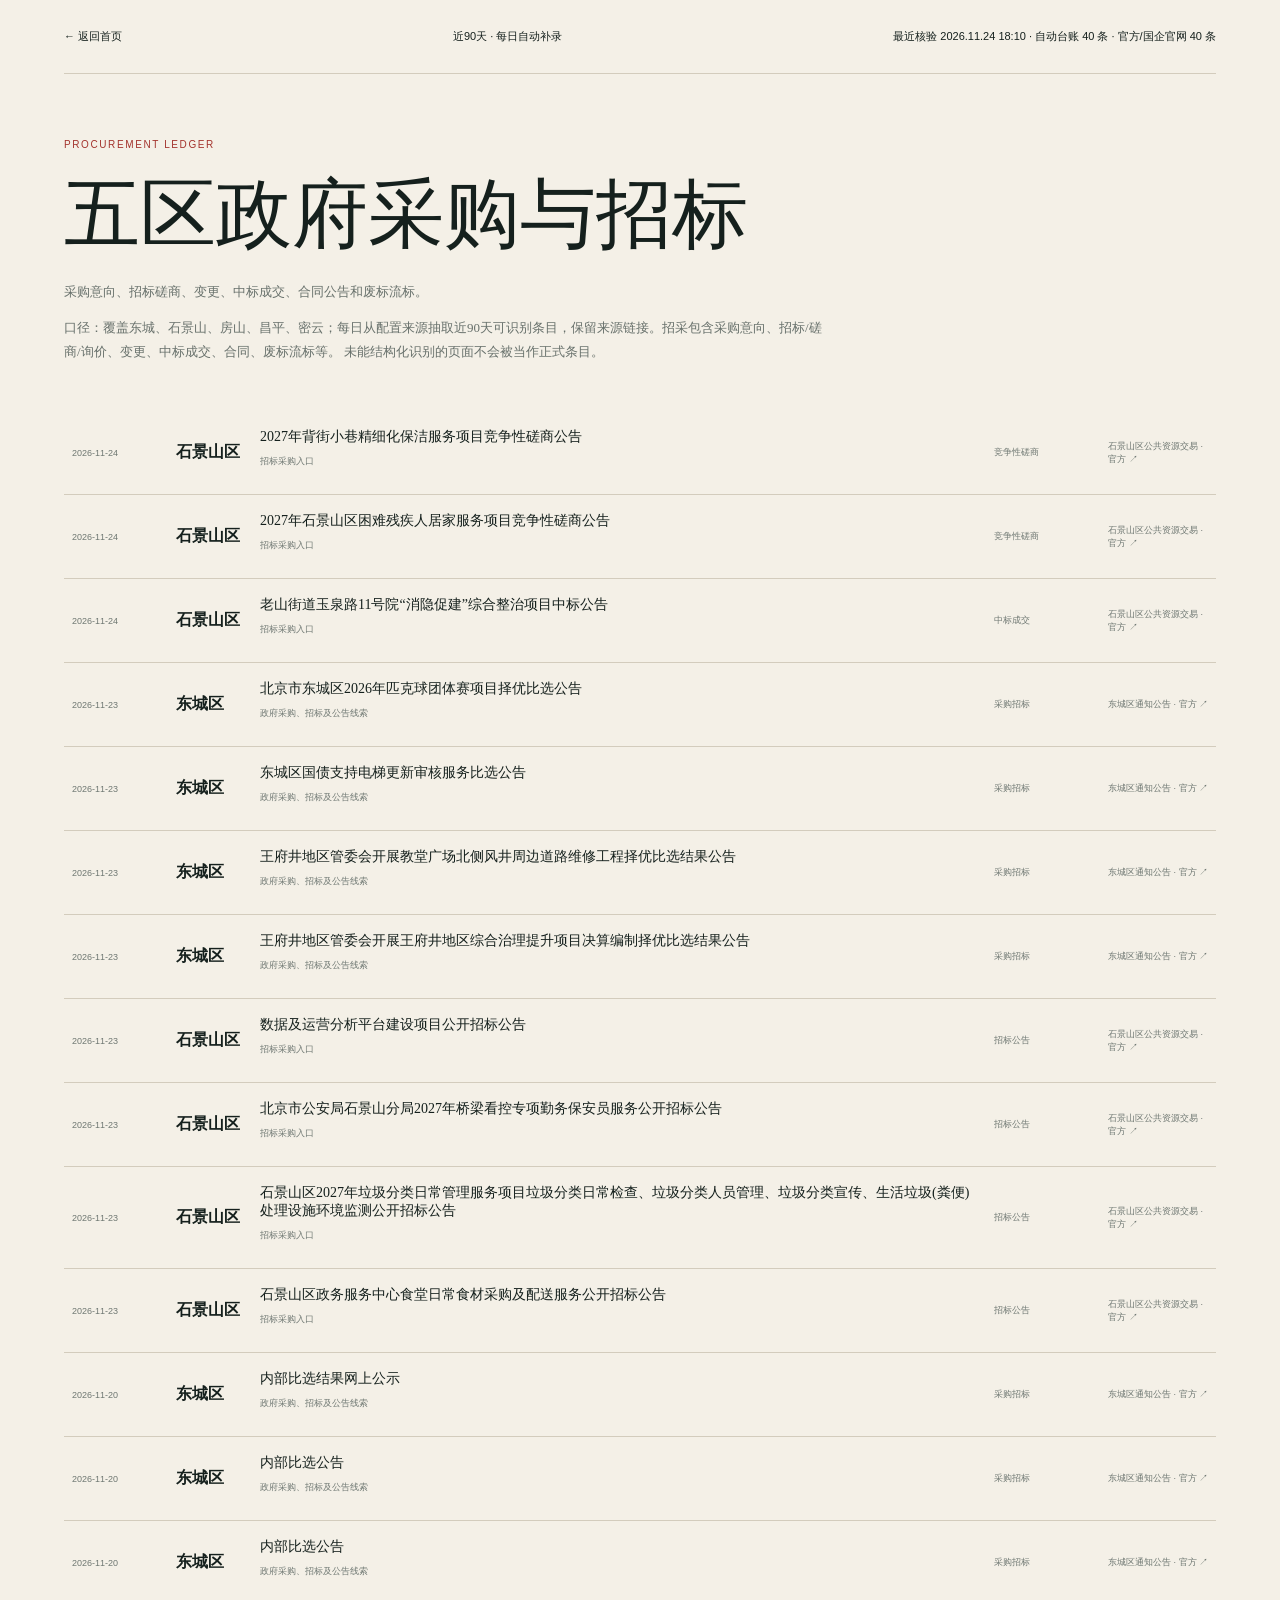
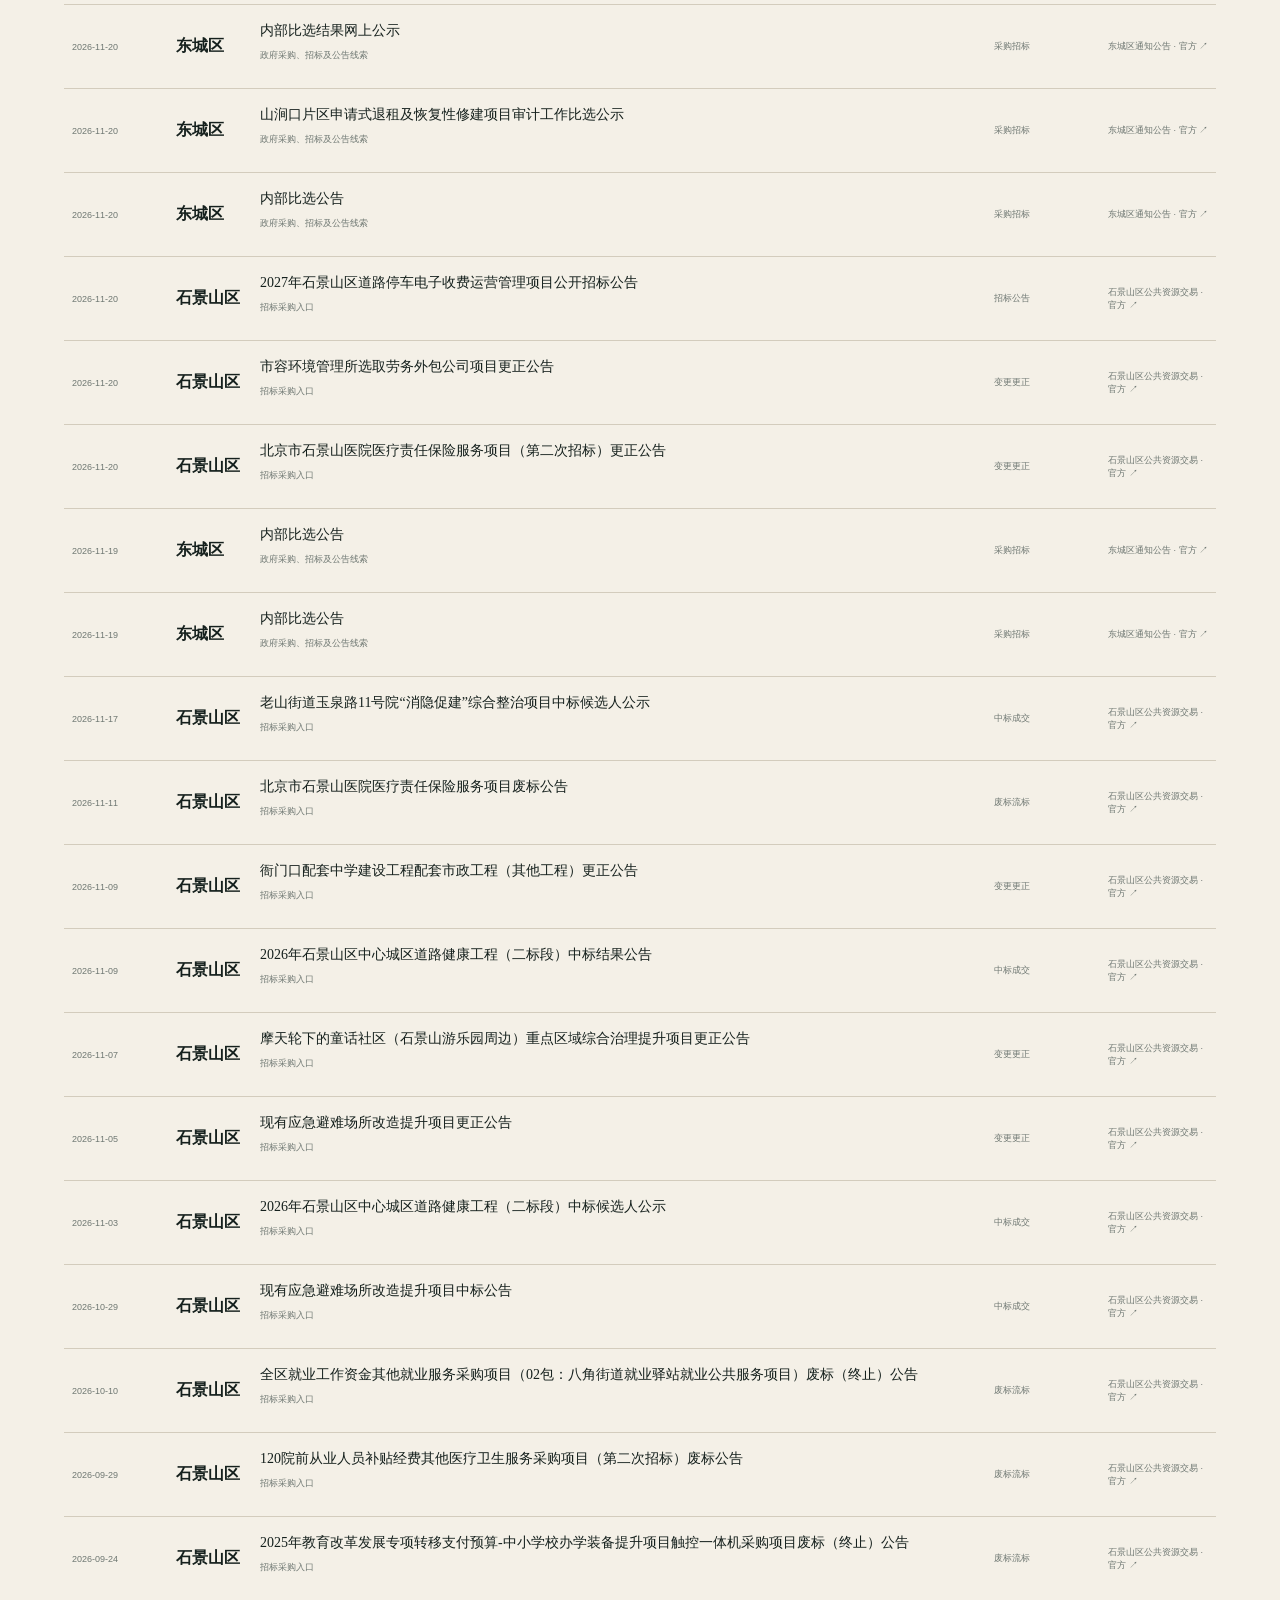
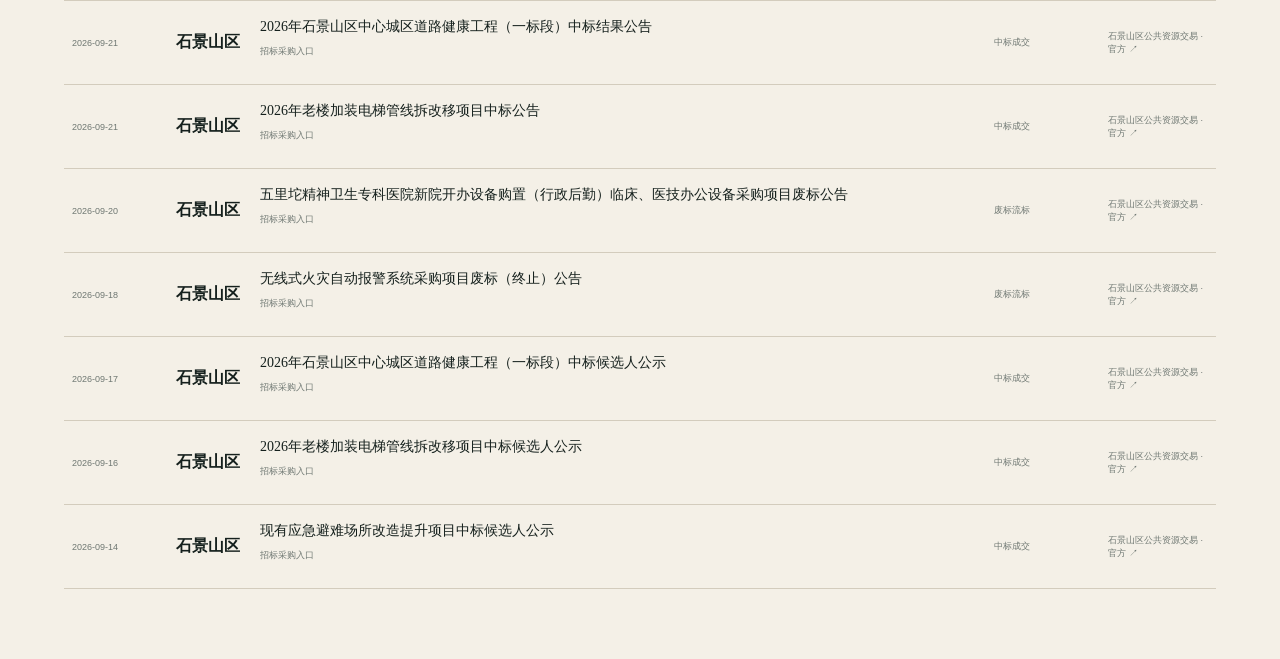
==== commit 8c600a4e: "Daily source monitor update" ====
--- a/local-preview/procurement/index.html
+++ b/local-preview/procurement/index.html
@@ -1 +1 @@
-<!doctype html><html lang="zh-CN"><head><meta charset="utf-8"><meta name="viewport" content="width=device-width,initial-scale=1"><title>招采台账</title><link rel="stylesheet" href="../style.css"><link rel="stylesheet" href="../ledger-pages.css"></head><body><main class="ledger-page"><header><a href="../">← 返回首页</a><span>近90天 · 每日自动补录</span><span>最近核验 2026.11.23 15:56 · 自动台账 186 条 · 官方/国企官网 186 条</span></header><section><label>PROCUREMENT LEDGER</label><h1>五区政府采购与招标</h1><p>采购意向、招标磋商、变更、中标成交、合同公告和废标流标。</p><p class="ledger-note">口径：覆盖东城、石景山、房山、昌平、密云；每日从配置来源抽取近90天可识别条目，保留来源链接。招采包含采购意向、招标/磋商/询价、变更、中标成交、合同、废标流标等。 未能结构化识别的页面不会被当作正式条目。</p></section><div class="ledger-table"><a href="https://ggzyfw.beijing.gov.cn/jyxxggjtbyqs/20261123/5798989.html" target="_blank" rel="noreferrer"><article><time>2026-11-23</time><b>昌平区</b><div><h3>【海淀区】 [S110000A001045057005] 中国政法大学校园更新改造项目（一期）-海淀校区5号楼工程项目监理招标公告</h3><p>工程建设与公共资源交易入口，需按昌平筛选</p></div><span>招标公告</span><em>北京市公共资源交易服务平台 · 官方 ↗</em></article></a><a href="https://ggzyfw.beijing.gov.cn/jyxxggjtbyqs/20261123/5798853.html" target="_blank" rel="noreferrer"><article><time>2026-11-23</time><b>昌平区</b><div><h3>【密云区】 [S110000A001045546001] 太师屯镇护村坝修复项目(施工)招标公告</h3><p>工程建设与公共资源交易入口，需按昌平筛选</p></div><span>招标公告</span><em>北京市公共资源交易服务平台 · 官方 ↗</em></article></a><a href="https://ggzyfw.beijing.gov.cn/jyxxggjtbyqs/20261120/5798121.html" target="_blank" rel="noreferrer"><article><time>2026-11-23</time><b>昌平区</b><div><h3>【市级】 [S110000A001043020010] 新建西安至安康高速铁路西安东至窑村联络线工程监理招标资格预审公告</h3><p>工程建设与公共资源交易入口，需按昌平筛选</p></div><span>资格预审</span><em>北京市公共资源交易服务平台 · 官方 ↗</em></article></a><a href="https://ggzyfw.beijing.gov.cn/jyxxgcjsgzgg/20261123/5799030.html" target="_blank" rel="noreferrer"><article><time>2026-11-23</time><b>昌平区</b><div><h3>【怀柔区】 [S110000A001039299004] 北京市怀柔区妇幼保健院迁址新建工程(医疗综合楼等13项)配电箱（柜）设备采购招标更正公告</h3><p>工程建设与公共资源交易入口，需按昌平筛选</p></div><span>变更更正</span><em>北京市公共资源交易服务平台 · 官方 ↗</em></article></a><a href="https://ggzyfw.beijing.gov.cn/jyxxgcjsgzgg/20261123/5798940.html" target="_blank" rel="noreferrer"><article><time>2026-11-23</time><b>昌平区</b><div><h3>【顺义区】 [S110000A001045368001] 北京市顺义区首都机场（AMECO职工活动中心）4幢一、二层装修工程施工招标公告</h3><p>工程建设与公共资源交易入口，需按昌平筛选</p></div><span>招标公告</span><em>北京市公共资源交易服务平台 · 官方 ↗</em></article></a><a href="https://ggzyfw.beijing.gov.cn/jyxxgcjsgzgg/20261123/5798921.html" target="_blank" rel="noreferrer"><article><time>2026-11-23</time><b>昌平区</b><div><h3>【西城区】 [S110000A001043257012] 第四批央企在京老旧小区综合整治项目（标包三百九十一）（西城区德胜街道）工程总承包（EPC）更正公告</h3><p>工程建设与公共资源交易入口，需按昌平筛选</p></div><span>变更更正</span><em>北京市公共资源交易服务平台 · 官方 ↗</em></article></a><a href="https://ggzyfw.beijing.gov.cn/jyxxgcjsgzgg/20261121/5798284.html" target="_blank" rel="noreferrer"><article><time>2026-11-23</time><b>昌平区</b><div><h3>【顺义区】 [S110000A001045368001] 北京市顺义区首都机场（AMECO职工活动中心）4幢一、二层装修工程施工招标公告</h3><p>工程建设与公共资源交易入口，需按昌平筛选</p></div><span>招标公告</span><em>北京市公共资源交易服务平台 · 官方 ↗</em></article></a><a href="https://ggzyfw.beijing.gov.cn/jyxxzbhxrgs/20261123/5799151.html" target="_blank" rel="noreferrer"><article><time>2026-11-23</time><b>昌平区</b><div><h3>【门头沟区】 [S110000A001043183003] 门头沟区王平镇“百千工程”示范片区产业配套基础设施建设工程 中标候选人公示</h3><p>工程建设与公共资源交易入口，需按昌平筛选</p></div><span>中标成交</span><em>北京市公共资源交易服务平台 · 官方 ↗</em></article></a><a href="https://ggzyfw.beijing.gov.cn/jyxxzbhxrgs/20261123/5799058.html" target="_blank" rel="noreferrer"><article><time>2026-11-23</time><b>昌平区</b><div><h3>【市级】 [S110000A001044804002] 大兴国际旅游度假区综合治理提升项目（设计）中标候选人公示</h3><p>工程建设与公共资源交易入口，需按昌平筛选</p></div><span>中标成交</span><em>北京市公共资源交易服务平台 · 官方 ↗</em></article></a><a href="https://ggzyfw.beijing.gov.cn/jyxxzbhxrgs/20261123/5799009.html" target="_blank" rel="noreferrer"><article><time>2026-11-23</time><b>昌平区</b><div><h3>【市级】 [S110000A001041145017] 北京轨道交通19号线二期工程（北延及北延支线）造价咨询服务06合同段（土建组）中标候选人公示</h3><p>工程建设与公共资源交易入口，需按昌平筛选</p></div><span>中标成交</span><em>北京市公共资源交易服务平台 · 官方 ↗</em></article></a><a href="https://ggzyfw.beijing.gov.cn/jyxxzbhxrgs/20261123/5799007.html" target="_blank" rel="noreferrer"><article><time>2026-11-23</time><b>昌平区</b><div><h3>【市级】 [S110000A001041145012] 北京轨道交通19号线二期工程（北延及北延支线）造价咨询服务03合同段（总体组）中标候选人公示</h3><p>工程建设与公共资源交易入口，需按昌平筛选</p></div><span>中标成交</span><em>北京市公共资源交易服务平台 · 官方 ↗</em></article></a><a href="https://ggzyfw.beijing.gov.cn/jyxxzbhxrgs/20261123/5799008.html" target="_blank" rel="noreferrer"><article><time>2026-11-23</time><b>昌平区</b><div><h3>【市级】 [S110000A001041145016] 北京轨道交通19号线二期工程（北延及北延支线）造价咨询服务02合同段（前期组）中标候选人公示</h3><p>工程建设与公共资源交易入口，需按昌平筛选</p></div><span>中标成交</span><em>北京市公共资源交易服务平台 · 官方 ↗</em></article></a><a href="https://ggzyfw.beijing.gov.cn/jyxxzbhxrgs/20261123/5799026.html" target="_blank" rel="noreferrer"><article><time>2026-11-23</time><b>昌平区</b><div><h3>【密云区】 [S110000A001043583006] 密云区鼓楼街道老旧小区管线改造项目-燃气标段（监理）中标候选人公示</h3><p>工程建设与公共资源交易入口，需按昌平筛选</p></div><span>中标成交</span><em>北京市公共资源交易服务平台 · 官方 ↗</em></article></a><a href="https://ggzyfw.beijing.gov.cn/jyxxzbgg/20261123/5799056.html" target="_blank" rel="noreferrer"><article><time>2026-11-23</time><b>昌平区</b><div><h3>【密云区】 [S110000A001042623069] 密云水库防灾减灾及蓄水能力提升工程-密云水库智慧应急安全管理系统建设工程（密云水库智慧应急指挥监控平台工程）中标结果公示</h3><p>工程建设与公共资源交易入口，需按昌平筛选</p></div><span>中标成交</span><em>北京市公共资源交易服务平台 · 官方 ↗</em></article></a><a href="https://ggzyfw.beijing.gov.cn/jyxxzbgg/20261123/5799033.html" target="_blank" rel="noreferrer"><article><time>2026-11-23</time><b>昌平区</b><div><h3>【怀柔区】 [S110000A001045264001] 怀柔区天河流域河（沟）道防洪能力提升工程（勘察）中标结果公告</h3><p>工程建设与公共资源交易入口，需按昌平筛选</p></div><span>中标成交</span><em>北京市公共资源交易服务平台 · 官方 ↗</em></article></a><a href="https://ggzyfw.beijing.gov.cn/jyxxzbgg/20261123/5799032.html" target="_blank" rel="noreferrer"><article><time>2026-11-23</time><b>昌平区</b><div><h3>【密云区】 [S110000A001045298001] 中国社会科学院密云科研基地改造项目（方案设计、初步设计、施工图设计、建筑师负责制）中标结果公告</h3><p>工程建设与公共资源交易入口，需按昌平筛选</p></div><span>中标成交</span><em>北京市公共资源交易服务平台 · 官方 ↗</em></article></a><a href="https://ggzyfw.beijing.gov.cn/jyxxzbgg/20261123/5799002.html" target="_blank" rel="noreferrer"><article><time>2026-11-23</time><b>昌平区</b><div><h3>【丰台区】 [S110000A001044813001] 丰台区城中村改造京深安置房一期（A地块）项目中标结果公告</h3><p>工程建设与公共资源交易入口，需按昌平筛选</p></div><span>中标成交</span><em>北京市公共资源交易服务平台 · 官方 ↗</em></article></a><a href="https://ggzyfw.beijing.gov.cn/jyxxzbgg/20261123/5799003.html" target="_blank" rel="noreferrer"><article><time>2026-11-23</time><b>昌平区</b><div><h3>【海淀区】 [S110000A001035612009] 中关村翠湖科技园A1地块人工智能创新应用先导区HD00-0302-6015地块项目(1#科研楼等4项)室外工程中标结果公告</h3><p>工程建设与公共资源交易入口，需按昌平筛选</p></div><span>中标成交</span><em>北京市公共资源交易服务平台 · 官方 ↗</em></article></a><a href="https://ggzyfw.beijing.gov.cn/jyxxzbgg/20261123/5799004.html" target="_blank" rel="noreferrer"><article><time>2026-11-23</time><b>昌平区</b><div><h3>【密云区】 [S110000A001042623079] 密云水库防灾减灾及蓄水能力提升工程(走马庄地块污水处理设施建设工程)（二次）中标结果公告</h3><p>工程建设与公共资源交易入口，需按昌平筛选</p></div><span>中标成交</span><em>北京市公共资源交易服务平台 · 官方 ↗</em></article></a><a href="https://ggzyfw.beijing.gov.cn/jyxxzbgg/20261123/5798948.html" target="_blank" rel="noreferrer"><article><time>2026-11-23</time><b>昌平区</b><div><h3>【通州区】 [S110000A001044980002] 马驹桥镇水生态环境治理建设项目（二标段）中标结果公告</h3><p>工程建设与公共资源交易入口，需按昌平筛选</p></div><span>中标成交</span><em>北京市公共资源交易服务平台 · 官方 ↗</em></article></a><a href="https://ggzyfw.beijing.gov.cn/jyxxgcjshtgs/20261120/5797049.html" target="_blank" rel="noreferrer"><article><time>2026-11-23</time><b>昌平区</b><div><h3>【密云区】 [S110000A001044917001] 密云区2026年山区森林健康经营林木抚育项目（二标段）施工合同</h3><p>工程建设与公共资源交易入口，需按昌平筛选</p></div><span>合同公告</span><em>北京市公共资源交易服务平台 · 官方 ↗</em></article></a><a href="https://ggzyfw.beijing.gov.cn/jyxxcggg/20261123/5799085.html" target="_blank" rel="noreferrer"><article><time>2026-11-23</time><b>昌平区</b><div><h3>【昌平区】 [S110000C005085205002] 南邵镇政府食堂服务公开招标公告</h3><p>工程建设与公共资源交易入口，需按昌平筛选</p></div><span>招标公告</span><em>北京市公共资源交易服务平台 · 官方 ↗</em></article></a><a href="https://ggzyfw.beijing.gov.cn/jyxxcggg/20261123/5799081.html" target="_blank" rel="noreferrer"><article><time>2026-11-23</time><b>昌平区</b><div><h3>【怀柔区】 [S110000C005115378001] 京北职院教育收费资金支出-校园综合管理保障项目公开招标公告</h3><p>工程建设与公共资源交易入口，需按昌平筛选</p></div><span>招标公告</span><em>北京市公共资源交易服务平台 · 官方 ↗</em></article></a><a href="https://ggzyfw.beijing.gov.cn/jyxxcggg/20261123/5799082.html" target="_blank" rel="noreferrer"><article><time>2026-11-23</time><b>昌平区</b><div><h3>【海淀区】 [S110000C005115373001] 温泉镇综合应急队伍服务项目竞争性磋商公告</h3><p>工程建设与公共资源交易入口，需按昌平筛选</p></div><span>竞争性磋商</span><em>北京市公共资源交易服务平台 · 官方 ↗</em></article></a><a href="https://ggzyfw.beijing.gov.cn/jyxxcggg/20261123/5799086.html" target="_blank" rel="noreferrer"><article><time>2026-11-23</time><b>昌平区</b><div><h3>【市级】 [S110000C005115377001] 北京市公安局2026年度服务器、操作系统、数据库采购项目招标公告</h3><p>工程建设与公共资源交易入口，需按昌平筛选</p></div><span>招标公告</span><em>北京市公共资源交易服务平台 · 官方 ↗</em></article></a><a href="https://ggzyfw.beijing.gov.cn/jyxxcggg/20261123/5799084.html" target="_blank" rel="noreferrer"><article><time>2026-11-23</time><b>昌平区</b><div><h3>【顺义区】 [S110000C005115372001] 顺义区李桥镇小中河出境考核断面水质提升项目公开招标公告</h3><p>工程建设与公共资源交易入口，需按昌平筛选</p></div><span>招标公告</span><em>北京市公共资源交易服务平台 · 官方 ↗</em></article></a><a href="https://ggzyfw.beijing.gov.cn/jyxxcggg/20261123/5799088.html" target="_blank" rel="noreferrer"><article><time>2026-11-23</time><b>昌平区</b><div><h3>【市级】 [S110000C005115374001] 北京市产品质量监督检验研究院2026年度材料购置项目公开招标公告</h3><p>工程建设与公共资源交易入口，需按昌平筛选</p></div><span>招标公告</span><em>北京市公共资源交易服务平台 · 官方 ↗</em></article></a><a href="https://ggzyfw.beijing.gov.cn/jyxxcggg/20261123/5799083.html" target="_blank" rel="noreferrer"><article><time>2026-11-23</time><b>昌平区</b><div><h3>【市级】 [S110000C005115375001] 首都之窗运行管理中心系统密码改造项目公开招标公告</h3><p>工程建设与公共资源交易入口，需按昌平筛选</p></div><span>招标公告</span><em>北京市公共资源交易服务平台 · 官方 ↗</em></article></a><a href="https://ggzyfw.beijing.gov.cn/jyxxcggg/20261123/5799087.html" target="_blank" rel="noreferrer"><article><time>2026-11-23</time><b>昌平区</b><div><h3>【平谷区】 [S110000C005115371001] 马昌营镇2027年劳务派遣采购服务项目公开招标公告</h3><p>工程建设与公共资源交易入口，需按昌平筛选</p></div><span>招标公告</span><em>北京市公共资源交易服务平台 · 官方 ↗</em></article></a><a href="https://ggzyfw.beijing.gov.cn/jyxxcggg/20261123/5799080.html" target="_blank" rel="noreferrer"><article><time>2026-11-23</time><b>昌平区</b><div><h3>【市级】 [S110000C005115370001] 首都医科大学附属北京儿童医院亦庄院区第一批医用设备购置项目公开招标公告</h3><p>工程建设与公共资源交易入口，需按昌平筛选</p></div><span>招标公告</span><em>北京市公共资源交易服务平台 · 官方 ↗</em></article></a><a href="https://ggzyfw.beijing.gov.cn/jyxxcggg/20261123/5799042.html" target="_blank" rel="noreferrer"><article><time>2026-11-23</time><b>昌平区</b><div><h3>【市级】 [S110000C005115369001] 计量器具技术服务竞争性磋商公告</h3><p>工程建设与公共资源交易入口，需按昌平筛选</p></div><span>竞争性磋商</span><em>北京市公共资源交易服务平台 · 官方 ↗</em></article></a><a href="https://ggzyfw.beijing.gov.cn/jyxxgzsx/20261123/5799105.html" target="_blank" rel="noreferrer"><article><time>2026-11-23</time><b>昌平区</b><div><h3>【朝阳区】 [S110000C005114333002] 2026年街区控规编制项目其他服务采购项目中标公告更正公告</h3><p>工程建设与公共资源交易入口，需按昌平筛选</p></div><span>中标成交</span><em>北京市公共资源交易服务平台 · 官方 ↗</em></article></a><a href="https://ggzyfw.beijing.gov.cn/jyxxgzsx/20261123/5799059.html" target="_blank" rel="noreferrer"><article><time>2026-11-23</time><b>昌平区</b><div><h3>【市级】 [S110000C005114998001] 中央财政其他自然保护地和野生动植物保护支出-生物多样性监测及生态安全建设项目（第一包）公开招标公告更正公告</h3><p>工程建设与公共资源交易入口，需按昌平筛选</p></div><span>变更更正</span><em>北京市公共资源交易服务平台 · 官方 ↗</em></article></a><a href="https://ggzyfw.beijing.gov.cn/jyxxgzsx/20261123/5798939.html" target="_blank" rel="noreferrer"><article><time>2026-11-23</time><b>昌平区</b><div><h3>【平谷区】 [S110000C005115249001] 平谷区第二轮土地承包到期后再延长30年试点工作项目（第一包）公开招标公告更正公告</h3><p>工程建设与公共资源交易入口，需按昌平筛选</p></div><span>变更更正</span><em>北京市公共资源交易服务平台 · 官方 ↗</em></article></a><a href="https://ggzyfw.beijing.gov.cn/jyxxgzsx/20261123/5798938.html" target="_blank" rel="noreferrer"><article><time>2026-11-23</time><b>昌平区</b><div><h3>【平谷区】 [S110000C005115249001] 平谷区第二轮土地承包到期后再延长30年试点工作项目（第二包）公开招标公告更正公告</h3><p>工程建设与公共资源交易入口，需按昌平筛选</p></div><span>变更更正</span><em>北京市公共资源交易服务平台 · 官方 ↗</em></article></a><a href="https://ggzyfw.beijing.gov.cn/jyxxgzsx/20261123/5798937.html" target="_blank" rel="noreferrer"><article><time>2026-11-23</time><b>昌平区</b><div><h3>【平谷区】 [S110000C005115249001] 平谷区第二轮土地承包到期后再延长30年试点工作项目（第三包）公开招标公告更正公告</h3><p>工程建设与公共资源交易入口，需按昌平筛选</p></div><span>变更更正</span><em>北京市公共资源交易服务平台 · 官方 ↗</em></article></a><a href="https://ggzyfw.beijing.gov.cn/jyxxgzsx/20261123/5798936.html" target="_blank" rel="noreferrer"><article><time>2026-11-23</time><b>昌平区</b><div><h3>【平谷区】 [S110000C005115249001] 平谷区第二轮土地承包到期后再延长30年试点工作项目（第四包）公开招标公告更正公告</h3><p>工程建设与公共资源交易入口，需按昌平筛选</p></div><span>变更更正</span><em>北京市公共资源交易服务平台 · 官方 ↗</em></article></a><a href="https://ggzyfw.beijing.gov.cn/jyxxgzsx/20261120/5797076.html" target="_blank" rel="noreferrer"><article><time>2026-11-23</time><b>昌平区</b><div><h3>【海淀区】 [S110000C005115082001] 中关村地区保安服务项目更正公告</h3><p>工程建设与公共资源交易入口，需按昌平筛选</p></div><span>变更更正</span><em>北京市公共资源交易服务平台 · 官方 ↗</em></article></a><a href="https://ggzyfw.beijing.gov.cn/jyxxzbjggg/20261123/5799071.html" target="_blank" rel="noreferrer"><article><time>2026-11-23</time><b>昌平区</b><div><h3>【昌平区】 [S110000C005114804001] 2027年大运河源头遗址公园（一期）运营服务及活动项目成交公告</h3><p>工程建设与公共资源交易入口，需按昌平筛选</p></div><span>中标成交</span><em>北京市公共资源交易服务平台 · 官方 ↗</em></article></a><a href="https://ggzyfw.beijing.gov.cn/jyxxzbjggg/20261123/5799078.html" target="_blank" rel="noreferrer"><article><time>2026-11-23</time><b>昌平区</b><div><h3>【昌平区】 [S110000C005114954001] 昌平区档案馆新馆北楼供暖改造工程成交公告</h3><p>工程建设与公共资源交易入口，需按昌平筛选</p></div><span>中标成交</span><em>北京市公共资源交易服务平台 · 官方 ↗</em></article></a><a href="https://ggzyfw.beijing.gov.cn/jyxxzbjggg/20261123/5799074.html" target="_blank" rel="noreferrer"><article><time>2026-11-23</time><b>昌平区</b><div><h3>【市级】 [S110000C005114502001] 双高计划-北京经管职业学院-人工智能技术应用专业群（零售机器人实训与服务场景建设项目）中标公告</h3><p>工程建设与公共资源交易入口，需按昌平筛选</p></div><span>中标成交</span><em>北京市公共资源交易服务平台 · 官方 ↗</em></article></a><a href="https://ggzyfw.beijing.gov.cn/jyxxzbjggg/20261123/5799070.html" target="_blank" rel="noreferrer"><article><time>2026-11-23</time><b>昌平区</b><div><h3>【市级】 [S110000C005114509001] 智慧城市规划共创空间系统平台建设、硬件及内容制作—交互系统（一期）开发集成与数据整理技术服务中标公告</h3><p>工程建设与公共资源交易入口，需按昌平筛选</p></div><span>中标成交</span><em>北京市公共资源交易服务平台 · 官方 ↗</em></article></a><a href="https://ggzyfw.beijing.gov.cn/jyxxzbjggg/20261123/5799077.html" target="_blank" rel="noreferrer"><article><time>2026-11-23</time><b>昌平区</b><div><h3>【海淀区】 [S110000C005114523001] 温泉镇劳务派遣人员-非编人员项目中标公告</h3><p>工程建设与公共资源交易入口，需按昌平筛选</p></div><span>中标成交</span><em>北京市公共资源交易服务平台 · 官方 ↗</em></article></a><a href="https://ggzyfw.beijing.gov.cn/jyxxzbjggg/20261123/5799076.html" target="_blank" rel="noreferrer"><article><time>2026-11-23</time><b>昌平区</b><div><h3>【市级】 [S110000C005112259001] 26教师队伍建设-青年北京学者项目（二次）中标公告</h3><p>工程建设与公共资源交易入口，需按昌平筛选</p></div><span>中标成交</span><em>北京市公共资源交易服务平台 · 官方 ↗</em></article></a><a href="https://ggzyfw.beijing.gov.cn/jyxxzbjggg/20261123/5799069.html" target="_blank" rel="noreferrer"><article><time>2026-11-23</time><b>昌平区</b><div><h3>【海淀区】 [S110000C005114763001] 海淀区水源井迁建工程规划综合实施方案编制项目成交公告</h3><p>工程建设与公共资源交易入口，需按昌平筛选</p></div><span>中标成交</span><em>北京市公共资源交易服务平台 · 官方 ↗</em></article></a><a href="https://ggzyfw.beijing.gov.cn/ztxxtbr/20261123/5798849.html" target="_blank" rel="noreferrer"><article><time>2026-11-23</time><b>昌平区</b><div><h3>天津国际招标有限公司</h3><p>工程建设与公共资源交易入口，需按昌平筛选</p></div><span>招标公告</span><em>北京市公共资源交易服务平台 · 官方 ↗</em></article></a><a href="https://www.bjdch.gov.cn/zwgk/tzgg/202611/t20261123_4955138.html" target="_blank" rel="noreferrer"><article><time>2026-11-23</time><b>东城区</b><div><h3>东城区国债支持电梯更新审核服务比选公告</h3><p>政府采购、招标及公告线索</p></div><span>采购招标</span><em>东城区通知公告 · 官方 ↗</em></article></a><a href="https://www.bjdch.gov.cn/zwgk/tzgg/202611/t20261120_4954632.html" target="_blank" rel="noreferrer"><article><time>2026-11-23</time><b>东城区</b><div><h3>王府井地区管委会开展教堂广场北侧风井周边道路维修工程择优比选结果公告</h3><p>政府采购、招标及公告线索</p></div><span>采购招标</span><em>东城区通知公告 · 官方 ↗</em></article></a><a href="https://www.bjdch.gov.cn/zwgk/tzgg/202611/t20261120_4954621.html" target="_blank" rel="noreferrer"><article><time>2026-11-23</time><b>东城区</b><div><h3>王府井地区管委会开展王府井地区综合治理提升项目决算编制择优比选结果公告</h3><p>政府采购、招标及公告线索</p></div><span>采购招标</span><em>东城区通知公告 · 官方 ↗</em></article></a><a href="https://ggzyfw.beijing.gov.cn/jyxxggjtbyqs/20261123/5799119.html" target="_blank" rel="noreferrer"><article><time>2026-11-23</time><b>东城区</b><div><h3>【东城区】 [S110000A001045563001] 北京通信段高铁隧道口和防洪重点地段智能视频补强工程施工总价承包招标公告</h3><p>工程建设与公共资源交易入口，需按昌平筛选</p></div><span>招标公告</span><em>北京市公共资源交易服务平台 · 官方 ↗</em></article></a><a href="https://ggzyfw.beijing.gov.cn/jyxxggjtbyqs/20261123/5799060.html" target="_blank" rel="noreferrer"><article><time>2026-11-23</time><b>东城区</b><div><h3>【丰台区】 [S110000A001045564001] 北京局管内纯铜接触线和钢承力索区段接触网局部大修工程施工总价承包招标公告</h3><p>工程建设与公共资源交易入口，需按昌平筛选</p></div><span>招标公告</span><em>北京市公共资源交易服务平台 · 官方 ↗</em></article></a><a href="https://ggzyfw.beijing.gov.cn/jyxxgcjsgzgg/20261123/5798941.html" target="_blank" rel="noreferrer"><article><time>2026-11-23</time><b>房山区</b><div><h3>【房山区】 [S110000A001045555001] 房山区物华东路（景辰街-清苑南街）道路工程及雨水、污水、给水管线工程施工资格预审公告</h3><p>工程建设与公共资源交易入口，需按昌平筛选</p></div><span>资格预审</span><em>北京市公共资源交易服务平台 · 官方 ↗</em></article></a><a href="https://ggzyfw.beijing.gov.cn/jyxxgcjsgzgg/20261123/5798942.html" target="_blank" rel="noreferrer"><article><time>2026-11-23</time><b>房山区</b><div><h3>【西城区】 [S110000A001044190003] 第四批央企在京老旧小区综合整治项目（标包三百九十一）（西城区德胜街道）工程总承包（EPC）施工资格预审公告</h3><p>工程建设与公共资源交易入口，需按昌平筛选</p></div><span>资格预审</span><em>北京市公共资源交易服务平台 · 官方 ↗</em></article></a><a href="https://ggzyfw.beijing.gov.cn/jyxxzbhxrgs/20261123/5799025.html" target="_blank" rel="noreferrer"><article><time>2026-11-23</time><b>房山区</b><div><h3>【市级】 [S110000A001045204001] 北京地铁10号线一期、房山线电梯更新工程电梯采购及安装工程中标候选人公示</h3><p>工程建设与公共资源交易入口，需按昌平筛选</p></div><span>中标成交</span><em>北京市公共资源交易服务平台 · 官方 ↗</em></article></a><a href="https://ggzyfw.beijing.gov.cn/jyxxzbhxrgs/20261123/5799027.html" target="_blank" rel="noreferrer"><article><time>2026-11-23</time><b>房山区</b><div><h3>【市级】 [S110000A001021854022] 北京地铁3号线一期工程东坝车辆段京酒一二线220KV架空线迁改入地工程设计中标候选人公示</h3><p>工程建设与公共资源交易入口，需按昌平筛选</p></div><span>中标成交</span><em>北京市公共资源交易服务平台 · 官方 ↗</em></article></a><a href="https://ggzyfw.beijing.gov.cn/jyxxzbgg/20261123/5798984.html" target="_blank" rel="noreferrer"><article><time>2026-11-23</time><b>房山区</b><div><h3>【房山区】 [S110000A001044965001] 房山区良乡组团FS00-0110街区0001、0003、0004地块建设项目一期(展厅项目)可再生能源耦合系统供能项目中标结果公告</h3><p>工程建设与公共资源交易入口，需按昌平筛选</p></div><span>中标成交</span><em>北京市公共资源交易服务平台 · 官方 ↗</em></article></a><a href="https://ggzyfw.beijing.gov.cn/jyxxzbgg/20261123/5798963.html" target="_blank" rel="noreferrer"><article><time>2026-11-23</time><b>房山区</b><div><h3>【昌平区】 [S110000A001045191001] 昌平区城北公园（监理）中标结果公示</h3><p>工程建设与公共资源交易入口，需按昌平筛选</p></div><span>中标成交</span><em>北京市公共资源交易服务平台 · 官方 ↗</em></article></a><a href="http://www.bjsjs.gov.cn/sjsggzy/jyxxzccg/7395.jhtml" target="_blank" rel="noreferrer"><article><time>2026-11-23</time><b>石景山区</b><div><h3>石景山区政务服务中心食堂日常食材采购及配送服务公开招标公告</h3><p>招标采购入口</p></div><span>招标公告</span><em>石景山区公共资源交易 · 官方 ↗</em></article></a><a href="https://ggzyfw.beijing.gov.cn/jyxxzbhxrgs/20261123/5798967.html" target="_blank" rel="noreferrer"><article><time>2026-11-23</time><b>石景山区</b><div><h3>【石景山区】 [S110000A001043257010] 第四批央企在京老旧小区综合整治项目（标包三百八十五）（石景山区八宝山街道）（全过程工程咨询项目）中标候选人公示</h3><p>工程建设与公共资源交易入口，需按昌平筛选</p></div><span>中标成交</span><em>北京市公共资源交易服务平台 · 官方 ↗</em></article></a><a href="https://ggzyfw.beijing.gov.cn/jyxxgcjszbyx/20261121/5798190.html" target="_blank" rel="noreferrer"><article><time>2026-11-23</time><b>石景山区</b><div><h3>【房山区】 [S110000A001045124001] 北京市房山区良乡大学城主园区FS00-0120-0029、0028地块二类城镇住宅用地、商业用地项目（6#、7#、9#、12#-14#</h3><p>工程建设与公共资源交易入口，需按昌平筛选</p></div><span>中标成交</span><em>北京市公共资源交易服务平台 · 官方 ↗</em></article></a><a href="https://ggzyfw.beijing.gov.cn/jyxxgzsx/20261123/5799051.html" target="_blank" rel="noreferrer"><article><time>2026-11-23</time><b>石景山区</b><div><h3>【石景山区】 [S110000C005115153001] 十五年一贯制特殊教育学校改善办学条件教具采购项目更正公告</h3><p>工程建设与公共资源交易入口，需按昌平筛选</p></div><span>变更更正</span><em>北京市公共资源交易服务平台 · 官方 ↗</em></article></a><a href="https://ggzyfw.beijing.gov.cn/jyxxgzsx/20261123/5799050.html" target="_blank" rel="noreferrer"><article><time>2026-11-23</time><b>石景山区</b><div><h3>【石景山区】 [S110000C005114677002] 衙门口配套小学及培智学校教育教学设施设备配备项目触控一体机采购项目（第一包：多媒体教学设备）更正公告</h3><p>工程建设与公共资源交易入口，需按昌平筛选</p></div><span>变更更正</span><em>北京市公共资源交易服务平台 · 官方 ↗</em></article></a><a href="https://ggzyfw.beijing.gov.cn/jyxxgzsx/20261123/5799006.html" target="_blank" rel="noreferrer"><article><time>2026-11-23</time><b>石景山区</b><div><h3>【平谷区】 [S110000C005114684002] 全健康（OneHealth）国际科技合作中心项目（宠物繁育与干细胞科研健康实验中心）更正公告（2）</h3><p>工程建设与公共资源交易入口，需按昌平筛选</p></div><span>变更更正</span><em>北京市公共资源交易服务平台 · 官方 ↗</em></article></a><a href="https://ggzyfw.beijing.gov.cn/jyxxzbjggg/20261123/5799072.html" target="_blank" rel="noreferrer"><article><time>2026-11-23</time><b>石景山区</b><div><h3>【石景山区】 [S110000C005114440002] 2026年石景山区教育系统操作系统及软件正版化服务采购项目中标公告</h3><p>工程建设与公共资源交易入口，需按昌平筛选</p></div><span>中标成交</span><em>北京市公共资源交易服务平台 · 官方 ↗</em></article></a><a href="https://ggzyfw.beijing.gov.cn/jyxxzbjggg/20261123/5799073.html" target="_blank" rel="noreferrer"><article><time>2026-11-23</time><b>石景山区</b><div><h3>【市级】 [S110000C005114455001] 双高计划-北京经管职业学院-人工智能技术应用专业群（国际化交流合作项目）中标公告</h3><p>工程建设与公共资源交易入口，需按昌平筛选</p></div><span>中标成交</span><em>北京市公共资源交易服务平台 · 官方 ↗</em></article></a><a href="https://ggzyfw.beijing.gov.cn/jyxxgcjsgzgg/20261121/5798273.html" target="_blank" rel="noreferrer"><article><time>2026-11-21</time><b>昌平区</b><div><h3>【顺义区】 [S110000A001045512002] 北京市顺义区杨镇2026年高标准农田建设项目（三标段）更正公告</h3><p>工程建设与公共资源交易入口，需按昌平筛选</p></div><span>变更更正</span><em>北京市公共资源交易服务平台 · 官方 ↗</em></article></a><a href="https://ggzyfw.beijing.gov.cn/jyxxgcjsgzgg/20261120/5798127.html" target="_blank" rel="noreferrer"><article><time>2026-11-21</time><b>昌平区</b><div><h3>【通州区】 [S110000A001044210005] 宋庄镇北五村（寨里、寨辛庄、葛渠、吴各庄、管头）农村基础设施提升项目（监理）(监理)更正公告</h3><p>工程建设与公共资源交易入口，需按昌平筛选</p></div><span>变更更正</span><em>北京市公共资源交易服务平台 · 官方 ↗</em></article></a><a href="https://ggzyfw.beijing.gov.cn/jyxxzbhxrgs/20261123/5799152.html" target="_blank" rel="noreferrer"><article><time>2026-11-21</time><b>昌平区</b><div><h3>【大兴区】 [S110000A001039138003] 亦庄500千伏变电站220千伏送出工程树木移植中标候选人公示</h3><p>工程建设与公共资源交易入口，需按昌平筛选</p></div><span>中标成交</span><em>北京市公共资源交易服务平台 · 官方 ↗</em></article></a><a href="https://ggzyfw.beijing.gov.cn/jyxxnccqzbjj/20261121/5798282.html" target="_blank" rel="noreferrer"><article><time>2026-11-21</time><b>昌平区</b><div><h3>【市级】 [S110000D033010013900] 北京市通州区宋庄镇内军庄村村南(窑平路北)露天边沟治理项目招标</h3><p>工程建设与公共资源交易入口，需按昌平筛选</p></div><span>招标公告</span><em>北京市公共资源交易服务平台 · 官方 ↗</em></article></a><a href="https://ggzyfw.beijing.gov.cn/jyxxnccqzbjj/20261121/5798275.html" target="_blank" rel="noreferrer"><article><time>2026-11-21</time><b>昌平区</b><div><h3>【市级】 [S110000D033010013725] 北京市通州区宋庄镇任庄村主街道监控升级项目招标</h3><p>工程建设与公共资源交易入口，需按昌平筛选</p></div><span>招标公告</span><em>北京市公共资源交易服务平台 · 官方 ↗</em></article></a><a href="https://ggzyfw.beijing.gov.cn/bxggqt/20260923/5726220.html" target="_blank" rel="noreferrer"><article><time>2026-11-21</time><b>昌平区</b><div><h3>北京市公共资源交易中心能力提升项目软测安测服务比选公告</h3><p>工程建设与公共资源交易入口，需按昌平筛选</p></div><span>采购招标</span><em>北京市公共资源交易服务平台 · 官方 ↗</em></article></a><a href="https://ggzyfw.beijing.gov.cn/jyxxgcjszbyx/20261119/5793754.html" target="_blank" rel="noreferrer"><article><time>2026-11-21</time><b>房山区</b><div><h3>【通州区】 [S110000A001042632005] 通州区潞城镇东堡等四村城中村改造项目A区TZ02-0301-3003施工拟定中标人公示</h3><p>工程建设与公共资源交易入口，需按昌平筛选</p></div><span>中标成交</span><em>北京市公共资源交易服务平台 · 官方 ↗</em></article></a><a href="https://ggzyfw.beijing.gov.cn/jyxxggjtbyqs/20261123/5799120.html" target="_blank" rel="noreferrer"><article><time>2026-11-20</time><b>昌平区</b><div><h3>【丰台区】 [S110000A001045565001] 黄村站新增智能可控防溜停车器工程施工总价承包招标公告</h3><p>工程建设与公共资源交易入口，需按昌平筛选</p></div><span>招标公告</span><em>北京市公共资源交易服务平台 · 官方 ↗</em></article></a><a href="https://ggzyfw.beijing.gov.cn/jyxxggjtbyqs/20261120/5798120.html" target="_blank" rel="noreferrer"><article><time>2026-11-20</time><b>昌平区</b><div><h3>【市级】 [S110000A001043020009] 新建西安至安康高速铁路西安东至窑村联络线工程施工总价承包招标资格预审公告</h3><p>工程建设与公共资源交易入口，需按昌平筛选</p></div><span>资格预审</span><em>北京市公共资源交易服务平台 · 官方 ↗</em></article></a><a href="https://ggzyfw.beijing.gov.cn/jyxxggjtbyqs/20261120/5797459.html" target="_blank" rel="noreferrer"><article><time>2026-11-20</time><b>昌平区</b><div><h3>【密云区】 [S110000A001045561001] 密云区大城子镇护村坝修复工程(施工)招标公告</h3><p>工程建设与公共资源交易入口，需按昌平筛选</p></div><span>招标公告</span><em>北京市公共资源交易服务平台 · 官方 ↗</em></article></a><a href="https://ggzyfw.beijing.gov.cn/jyxxggjtbyqs/20261120/5797093.html" target="_blank" rel="noreferrer"><article><time>2026-11-20</time><b>昌平区</b><div><h3>【海淀区】 [S110000A001038027045] 海淀区温泉镇温泉村、白家疃村“三定三限三结合”定向安置房项目(2#机动车库等8项;2-1#住宅楼等30项)太阳能光伏工程施工资格预审公</h3><p>工程建设与公共资源交易入口，需按昌平筛选</p></div><span>资格预审</span><em>北京市公共资源交易服务平台 · 官方 ↗</em></article></a><a href="https://ggzyfw.beijing.gov.cn/jyxxggjtbyqs/20261120/5797092.html" target="_blank" rel="noreferrer"><article><time>2026-11-20</time><b>昌平区</b><div><h3>【海淀区】 [S110000A001038741021] 北京市海淀区西北旺镇永丰产业基地（新）0411街区HD00-0411-0055、0058、0064、0072地块二类城镇住宅用地、商业</h3><p>工程建设与公共资源交易入口，需按昌平筛选</p></div><span>资格预审</span><em>北京市公共资源交易服务平台 · 官方 ↗</em></article></a><a href="https://ggzyfw.beijing.gov.cn/jyxxgcjsgzgg/20261123/5799031.html" target="_blank" rel="noreferrer"><article><time>2026-11-20</time><b>昌平区</b><div><h3>【怀柔区】 [S110000A001039299005] 北京市怀柔区妇幼保健院迁址新建工程(医疗综合楼等13项)高低压柜设备采购招标更正公告</h3><p>工程建设与公共资源交易入口，需按昌平筛选</p></div><span>变更更正</span><em>北京市公共资源交易服务平台 · 官方 ↗</em></article></a><a href="https://ggzyfw.beijing.gov.cn/jyxxgcjsgzgg/20261120/5798917.html" target="_blank" rel="noreferrer"><article><time>2026-11-20</time><b>昌平区</b><div><h3>【大兴区】 [S110000A001045316004] 大兴新城芦城地区（西片区单元）城中村改造一期A组团项目配套市政道路兴荣街等5条道路及管线工程施工招标公告</h3><p>工程建设与公共资源交易入口，需按昌平筛选</p></div><span>招标公告</span><em>北京市公共资源交易服务平台 · 官方 ↗</em></article></a><a href="https://ggzyfw.beijing.gov.cn/jyxxgcjshtgs/20261120/5797048.html" target="_blank" rel="noreferrer"><article><time>2026-11-20</time><b>昌平区</b><div><h3>【密云区】 [S110000A001044916001] 密云区2026年山区森林健康经营林木抚育项目（一标段）施工合同</h3><p>工程建设与公共资源交易入口，需按昌平筛选</p></div><span>合同公告</span><em>北京市公共资源交易服务平台 · 官方 ↗</em></article></a><a href="https://ggzyfw.beijing.gov.cn/jyxxgcjshtgs/20261120/5796984.html" target="_blank" rel="noreferrer"><article><time>2026-11-20</time><b>昌平区</b><div><h3>【大兴区】 [S110000A001044789001] 大兴区兴政街及京开路西辅路整治提升项目（景观工程）施工合同</h3><p>工程建设与公共资源交易入口，需按昌平筛选</p></div><span>合同公告</span><em>北京市公共资源交易服务平台 · 官方 ↗</em></article></a><a href="https://ggzyfw.beijing.gov.cn/jyxxgcjshtgs/20261120/5796913.html" target="_blank" rel="noreferrer"><article><time>2026-11-20</time><b>昌平区</b><div><h3>【密云区】 [S110000A001044892001] 京承高速沿线（密云段）通道彩廊提升工程施工合同</h3><p>工程建设与公共资源交易入口，需按昌平筛选</p></div><span>合同公告</span><em>北京市公共资源交易服务平台 · 官方 ↗</em></article></a><a href="https://ggzyfw.beijing.gov.cn/jyxxgcjshtgs/20261120/5797050.html" target="_blank" rel="noreferrer"><article><time>2026-11-20</time><b>昌平区</b><div><h3>【延庆区】 [S110000A001045225001] 延庆区乡村公路桥梁改造工程防洪影响评价服务合同协议书</h3><p>工程建设与公共资源交易入口，需按昌平筛选</p></div><span>合同公告</span><em>北京市公共资源交易服务平台 · 官方 ↗</em></article></a><a href="https://ggzyfw.beijing.gov.cn/jyxxgcjshtgs/20261120/5796914.html" target="_blank" rel="noreferrer"><article><time>2026-11-20</time><b>昌平区</b><div><h3>【平谷区】 [S110000A001045242001] 平谷区乡村公路影响行洪桥梁提升改造工程设计合同</h3><p>工程建设与公共资源交易入口，需按昌平筛选</p></div><span>合同公告</span><em>北京市公共资源交易服务平台 · 官方 ↗</em></article></a><a href="https://ggzyfw.beijing.gov.cn/jyxxgcjshtgs/20261120/5796699.html" target="_blank" rel="noreferrer"><article><time>2026-11-20</time><b>昌平区</b><div><h3>【延庆区】 [S110000A001045225002] 2026年延庆区乡村公路差路消除工程合同协议书</h3><p>工程建设与公共资源交易入口，需按昌平筛选</p></div><span>合同公告</span><em>北京市公共资源交易服务平台 · 官方 ↗</em></article></a><a href="https://ggzyfw.beijing.gov.cn/jyxxgcjshtgs/20261120/5796264.html" target="_blank" rel="noreferrer"><article><time>2026-11-20</time><b>昌平区</b><div><h3>【延庆区】 [S110000A001045225003] 延庆区乡村公路建养工程综合管理咨询服务合同协议书</h3><p>工程建设与公共资源交易入口，需按昌平筛选</p></div><span>合同公告</span><em>北京市公共资源交易服务平台 · 官方 ↗</em></article></a><a href="https://ggzyfw.beijing.gov.cn/jyxxzbjggg/20261123/5799079.html" target="_blank" rel="noreferrer"><article><time>2026-11-20</time><b>昌平区</b><div><h3>【朝阳区】 [S110000C005115051001] 东湖街道街区控制性详细规划编制项目中标公告</h3><p>工程建设与公共资源交易入口，需按昌平筛选</p></div><span>中标成交</span><em>北京市公共资源交易服务平台 · 官方 ↗</em></article></a><a href="https://ggzyfw.beijing.gov.cn/xmcgzbgg/20261120/5796895.html" target="_blank" rel="noreferrer"><article><time>2026-11-20</time><b>昌平区</b><div><h3>【市级】 北京市机关事务管理中心2026-2027年广安门内大街317号餐饮服务项目招标公告</h3><p>工程建设与公共资源交易入口，需按昌平筛选</p></div><span>招标公告</span><em>北京市公共资源交易服务平台 · 官方 ↗</em></article></a><a href="https://ggzyfw.beijing.gov.cn/xmcgzbgg/20261119/5794621.html" target="_blank" rel="noreferrer"><article><time>2026-11-20</time><b>昌平区</b><div><h3>【市级】 2027年度北京市法律援助中心物业服务采购项目招标公告</h3><p>工程建设与公共资源交易入口，需按昌平筛选</p></div><span>招标公告</span><em>北京市公共资源交易服务平台 · 官方 ↗</em></article></a><a href="https://ggzyfw.beijing.gov.cn/xmcgzbgg/20261119/5794559.html" target="_blank" rel="noreferrer"><article><time>2026-11-20</time><b>昌平区</b><div><h3>【市级】 北京市久敬庄接济服务中心2027年物业管理服务采购项目招标公告</h3><p>工程建设与公共资源交易入口，需按昌平筛选</p></div><span>招标公告</span><em>北京市公共资源交易服务平台 · 官方 ↗</em></article></a><a href="https://ggzyfw.beijing.gov.cn/xmcgzbjj/20261119/5794576.html" target="_blank" rel="noreferrer"><article><time>2026-11-20</time><b>昌平区</b><div><h3>【市级】 北京市政务服务和数据管理局2026年能力提升设备采购项目（局机关）中标结果公告</h3><p>工程建设与公共资源交易入口，需按昌平筛选</p></div><span>中标成交</span><em>北京市公共资源交易服务平台 · 官方 ↗</em></article></a><a href="https://ggzyfw.beijing.gov.cn/xmcgfbgg/20261026/5761927.html" target="_blank" rel="noreferrer"><article><time>2026-11-20</time><b>昌平区</b><div><h3>【市级】 北京市科学技术研究院+2026年+服务采购云计算+科研院应用系统采购云计算服务项目废标公告</h3><p>工程建设与公共资源交易入口，需按昌平筛选</p></div><span>废标流标</span><em>北京市公共资源交易服务平台 · 官方 ↗</em></article></a><a href="https://www.bjdch.gov.cn/zwgk/tzgg/202611/t20261120_4954537.html" target="_blank" rel="noreferrer"><article><time>2026-11-20</time><b>东城区</b><div><h3>内部比选结果网上公示</h3><p>政府采购、招标及公告线索</p></div><span>采购招标</span><em>东城区通知公告 · 官方 ↗</em></article></a><a href="https://www.bjdch.gov.cn/zwgk/tzgg/202611/t20261120_4954519.html" target="_blank" rel="noreferrer"><article><time>2026-11-20</time><b>东城区</b><div><h3>内部比选公告</h3><p>政府采购、招标及公告线索</p></div><span>采购招标</span><em>东城区通知公告 · 官方 ↗</em></article></a><a href="https://www.bjdch.gov.cn/zwgk/tzgg/202611/t20261120_4954513.html" target="_blank" rel="noreferrer"><article><time>2026-11-20</time><b>东城区</b><div><h3>内部比选公告</h3><p>政府采购、招标及公告线索</p></div><span>采购招标</span><em>东城区通知公告 · 官方 ↗</em></article></a><a href="https://www.bjdch.gov.cn/zwgk/tzgg/202611/t20261120_4954373.html" target="_blank" rel="noreferrer"><article><time>2026-11-20</time><b>东城区</b><div><h3>内部比选结果网上公示</h3><p>政府采购、招标及公告线索</p></div><span>采购招标</span><em>东城区通知公告 · 官方 ↗</em></article></a><a href="https://www.bjdch.gov.cn/zwgk/tzgg/202611/t20261120_4954284.html" target="_blank" rel="noreferrer"><article><time>2026-11-20</time><b>东城区</b><div><h3>山涧口片区申请式退租及恢复性修建项目审计工作比选公示</h3><p>政府采购、招标及公告线索</p></div><span>采购招标</span><em>东城区通知公告 · 官方 ↗</em></article></a><a href="https://www.bjdch.gov.cn/zwgk/tzgg/202611/t20261119_4952871.html" target="_blank" rel="noreferrer"><article><time>2026-11-20</time><b>东城区</b><div><h3>内部比选公告</h3><p>政府采购、招标及公告线索</p></div><span>采购招标</span><em>东城区通知公告 · 官方 ↗</em></article></a><a href="http://www.bjsjs.gov.cn/sjsggzy/jyxxzccg/7393.jhtml" target="_blank" rel="noreferrer"><article><time>2026-11-20</time><b>石景山区</b><div><h3>2027年石景山区道路停车电子收费运营管理项目公开招标公告</h3><p>招标采购入口</p></div><span>招标公告</span><em>石景山区公共资源交易 · 官方 ↗</em></article></a><a href="http://www.bjsjs.gov.cn/sjsggzy/jyxxzccg/7391.jhtml" target="_blank" rel="noreferrer"><article><time>2026-11-20</time><b>石景山区</b><div><h3>特定行业类公用经费物业管理服务采购项目公开招标公告</h3><p>招标采购入口</p></div><span>招标公告</span><em>石景山区公共资源交易 · 官方 ↗</em></article></a><a href="http://www.bjsjs.gov.cn/sjsggzy/jyxxzccg/7387.jhtml" target="_blank" rel="noreferrer"><article><time>2026-11-20</time><b>石景山区</b><div><h3>执法辅助人员费用其他服务采购项目公开招标公告</h3><p>招标采购入口</p></div><span>招标公告</span><em>石景山区公共资源交易 · 官方 ↗</em></article></a><a href="http://www.bjsjs.gov.cn/sjsggzy/jyxxzcgz/7355.jhtml" target="_blank" rel="noreferrer"><article><time>2026-11-20</time><b>石景山区</b><div><h3>北京市石景山医院医疗责任保险服务项目（第二次招标）更正公告</h3><p>招标采购入口</p></div><span>变更更正</span><em>石景山区公共资源交易 · 官方 ↗</em></article></a><a href="https://ggzyfw.beijing.gov.cn/hyzx/20261119/5794410.html" target="_blank" rel="noreferrer"><article><time>2026-11-19</time><b>昌平区</b><div><h3>2026年中国国际公共采购论坛在上海举办</h3><p>工程建设与公共资源交易入口，需按昌平筛选</p></div><span>采购招标</span><em>北京市公共资源交易服务平台 · 官方 ↗</em></article></a><a href="https://ggzyfw.beijing.gov.cn/hyzx/20261106/5777398.html" target="_blank" rel="noreferrer"><article><time>2026-11-19</time><b>昌平区</b><div><h3>进一步夯实招标投标领域信用管理的信息基础</h3><p>工程建设与公共资源交易入口，需按昌平筛选</p></div><span>招标公告</span><em>北京市公共资源交易服务平台 · 官方 ↗</em></article></a><a href="https://ggzyfw.beijing.gov.cn/jyxxgcjszbyx/20261119/5793753.html" target="_blank" rel="noreferrer"><article><time>2026-11-19</time><b>昌平区</b><div><h3>【通州区】 [S110000A001042632007] 通州区潞城镇东堡等四村城中村改造项目A区TZ02-0301-3006、TZ02-0301-3011监理拟定中标人公示</h3><p>工程建设与公共资源交易入口，需按昌平筛选</p></div><span>中标成交</span><em>北京市公共资源交易服务平台 · 官方 ↗</em></article></a><a href="https://ggzyfw.beijing.gov.cn/jyxxgcjszbyx/20261117/5790020.html" target="_blank" rel="noreferrer"><article><time>2026-11-19</time><b>昌平区</b><div><h3>【朝阳区】 [S110000A001043767001] 朝阳区望京西路41号楼1至5层局部室内装修工程拟定中标人公示</h3><p>工程建设与公共资源交易入口，需按昌平筛选</p></div><span>中标成交</span><em>北京市公共资源交易服务平台 · 官方 ↗</em></article></a><a href="https://ggzyfw.beijing.gov.cn/xmcgzbgg/20261119/5794558.html" target="_blank" rel="noreferrer"><article><time>2026-11-19</time><b>昌平区</b><div><h3>【市级】 市局直属单位2026年度公务用车购置项目（一般公务用车）招标公告</h3><p>工程建设与公共资源交易入口，需按昌平筛选</p></div><span>招标公告</span><em>北京市公共资源交易服务平台 · 官方 ↗</em></article></a><a href="https://ggzyfw.beijing.gov.cn/xmcgzbgg/20261118/5792833.html" target="_blank" rel="noreferrer"><article><time>2026-11-19</time><b>昌平区</b><div><h3>【市级】 北京市机关事务管理局2026年北京市机关事务综合服务平台信息化能力提升采购项目招标公告</h3><p>工程建设与公共资源交易入口，需按昌平筛选</p></div><span>招标公告</span><em>北京市公共资源交易服务平台 · 官方 ↗</em></article></a><a href="https://ggzyfw.beijing.gov.cn/xmcgzbjj/20261119/5794574.html" target="_blank" rel="noreferrer"><article><time>2026-11-19</time><b>昌平区</b><div><h3>【市级】 北京市监狱管理局清河分局茶西监狱2026-2027年度物业服务项目中标结果公告</h3><p>工程建设与公共资源交易入口，需按昌平筛选</p></div><span>中标成交</span><em>北京市公共资源交易服务平台 · 官方 ↗</em></article></a><a href="https://ggzyfw.beijing.gov.cn/xmcgzbjj/20261118/5792871.html" target="_blank" rel="noreferrer"><article><time>2026-11-19</time><b>昌平区</b><div><h3>【市级】 北京市科学技术研究院+2026 年+服务采购云计算+科研院应用系统采购云计算服务项目中标结果公告</h3><p>工程建设与公共资源交易入口，需按昌平筛选</p></div><span>中标成交</span><em>北京市公共资源交易服务平台 · 官方 ↗</em></article></a><a href="https://www.bjdch.gov.cn/zwgk/tzgg/202611/t20261119_4952860.html" target="_blank" rel="noreferrer"><article><time>2026-11-19</time><b>东城区</b><div><h3>内部比选公告</h3><p>政府采购、招标及公告线索</p></div><span>采购招标</span><em>东城区通知公告 · 官方 ↗</em></article></a><a href="https://www.bjdch.gov.cn/zwgk/tzgg/202611/t20261119_4952747.html" target="_blank" rel="noreferrer"><article><time>2026-11-19</time><b>东城区</b><div><h3>内部比选公告</h3><p>政府采购、招标及公告线索</p></div><span>采购招标</span><em>东城区通知公告 · 官方 ↗</em></article></a><a href="http://www.bjsjs.gov.cn/sjsggzy/jyxxzccg/7386.jhtml" target="_blank" rel="noreferrer"><article><time>2026-11-19</time><b>石景山区</b><div><h3>市容环境管理所选取劳务外包公司公开招标公告</h3><p>招标采购入口</p></div><span>招标公告</span><em>石景山区公共资源交易 · 官方 ↗</em></article></a><a href="http://www.bjsjs.gov.cn/sjsggzy/jyxxzccg/7383.jhtml" target="_blank" rel="noreferrer"><article><time>2026-11-19</time><b>石景山区</b><div><h3>2026年中小学计算机补充更新台式计算机采购项目公开招标公告</h3><p>招标采购入口</p></div><span>招标公告</span><em>石景山区公共资源交易 · 官方 ↗</em></article></a><a href="http://www.bjsjs.gov.cn/sjsggzy/jyxxzcgz/7388.jhtml" target="_blank" rel="noreferrer"><article><time>2026-11-19</time><b>石景山区</b><div><h3>市容环境管理所选取劳务外包公司项目更正公告</h3><p>招标采购入口</p></div><span>变更更正</span><em>石景山区公共资源交易 · 官方 ↗</em></article></a><a href="https://ggzyfw.beijing.gov.cn/tzgg/20261109/5780292.html" target="_blank" rel="noreferrer"><article><time>2026-11-18</time><b>昌平区</b><div><h3>北京市公共资源交易中心关于印发 《北京市网络接入服务政府采购需求标准指引（试行）》的通知</h3><p>工程建设与公共资源交易入口，需按昌平筛选</p></div><span>采购招标</span><em>北京市公共资源交易服务平台 · 官方 ↗</em></article></a><a href="https://ggzyfw.beijing.gov.cn/xmcgzbgg/20261118/5792832.html" target="_blank" rel="noreferrer"><article><time>2026-11-18</time><b>昌平区</b><div><h3>【市级】 北京市工业技师学院2027年度物业管理服务采购项目招标公告</h3><p>工程建设与公共资源交易入口，需按昌平筛选</p></div><span>招标公告</span><em>北京市公共资源交易服务平台 · 官方 ↗</em></article></a><a href="https://ggzyfw.beijing.gov.cn/xmcgzbgg/20261117/5790819.html" target="_blank" rel="noreferrer"><article><time>2026-11-18</time><b>昌平区</b><div><h3>【市级】 无人机总队特警服装及拟招录人员服装保障项目招标公告</h3><p>工程建设与公共资源交易入口，需按昌平筛选</p></div><span>招标公告</span><em>北京市公共资源交易服务平台 · 官方 ↗</em></article></a><a href="https://ggzyfw.beijing.gov.cn/xmcgzbgg/20261117/5790798.html" target="_blank" rel="noreferrer"><article><time>2026-11-18</time><b>昌平区</b><div><h3>【市级】 海淀法院能力提升设备采购项目招标公告</h3><p>工程建设与公共资源交易入口，需按昌平筛选</p></div><span>招标公告</span><em>北京市公共资源交易服务平台 · 官方 ↗</em></article></a><a href="https://ggzyfw.beijing.gov.cn/xmcgzbjj/20261117/5790916.html" target="_blank" rel="noreferrer"><article><time>2026-11-18</time><b>昌平区</b><div><h3>【市级】 国家自然博物馆2026-2027年物业管理服务项目中标结果公告</h3><p>工程建设与公共资源交易入口，需按昌平筛选</p></div><span>中标成交</span><em>北京市公共资源交易服务平台 · 官方 ↗</em></article></a><a href="https://ggzyfw.beijing.gov.cn/xmcgzbjj/20261117/5790860.html" target="_blank" rel="noreferrer"><article><time>2026-11-18</time><b>昌平区</b><div><h3>【市级】 北京市第二儿童福利院2026-2027年物业管理服务采购项目中标结果公告</h3><p>工程建设与公共资源交易入口，需按昌平筛选</p></div><span>中标成交</span><em>北京市公共资源交易服务平台 · 官方 ↗</em></article></a><a href="https://ggzyfw.beijing.gov.cn/jyxxgcjszbyx/20261114/5787940.html" target="_blank" rel="noreferrer"><article><time>2026-11-17</time><b>昌平区</b><div><h3>【昌平区】 [S110000A001045090001] 北京市昌平区昌平新城东沙河西岸局部地区土地一级开发项目CP00-0902-0008、0009地块二类居住用地拟定中标人公示</h3><p>工程建设与公共资源交易入口，需按昌平筛选</p></div><span>中标成交</span><em>北京市公共资源交易服务平台 · 官方 ↗</em></article></a><a href="https://ggzyfw.beijing.gov.cn/xmcgzbgg/20261117/5790788.html" target="_blank" rel="noreferrer"><article><time>2026-11-17</time><b>昌平区</b><div><h3>【市级】 总队2026年公务用车购置项目招标公告</h3><p>工程建设与公共资源交易入口，需按昌平筛选</p></div><span>招标公告</span><em>北京市公共资源交易服务平台 · 官方 ↗</em></article></a><a href="https://ggzyfw.beijing.gov.cn/xmcgfzbgg/20261113/5786600.html" target="_blank" rel="noreferrer"><article><time>2026-11-17</time><b>昌平区</b><div><h3>【市级】 北京市统计局能力提升设备采购项目谈判公告</h3><p>工程建设与公共资源交易入口，需按昌平筛选</p></div><span>采购招标</span><em>北京市公共资源交易服务平台 · 官方 ↗</em></article></a><a href="https://ggzyfw.beijing.gov.cn/xmcgzbjj/20261116/5789283.html" target="_blank" rel="noreferrer"><article><time>2026-11-17</time><b>昌平区</b><div><h3>【市级】 首都医科大学附属北京同仁医院 2026-2028 年度亦庄院区二期物业服务采购中标结果公告</h3><p>工程建设与公共资源交易入口，需按昌平筛选</p></div><span>中标成交</span><em>北京市公共资源交易服务平台 · 官方 ↗</em></article></a><a href="http://www.bjsjs.gov.cn/sjsggzy/jyxxzbhxrgs/7331.jhtml" target="_blank" rel="noreferrer"><article><time>2026-11-17</time><b>石景山区</b><div><h3>老山街道玉泉路11号院“消隐促建”综合整治项目中标候选人公示</h3><p>招标采购入口</p></div><span>中标成交</span><em>石景山区公共资源交易 · 官方 ↗</em></article></a><a href="https://ggzyfw.beijing.gov.cn/tzgg/20261016/5751232.html" target="_blank" rel="noreferrer"><article><time>2026-11-16</time><b>昌平区</b><div><h3>关于举办推进本市园林绿化行业远程异地分散评标工作暨2026版园林绿化招标示范文本宣贯培训的通知</h3><p>工程建设与公共资源交易入口，需按昌平筛选</p></div><span>招标公告</span><em>北京市公共资源交易服务平台 · 官方 ↗</em></article></a><a href="https://ggzyfw.beijing.gov.cn/xmcgzbjj/20261116/5789282.html" target="_blank" rel="noreferrer"><article><time>2026-11-16</time><b>昌平区</b><div><h3>【市级】 北京警察学院2026-2027年度互联网接入服务采购项目第2包中标结果公告</h3><p>工程建设与公共资源交易入口，需按昌平筛选</p></div><span>中标成交</span><em>北京市公共资源交易服务平台 · 官方 ↗</em></article></a><a href="https://ggzyfw.beijing.gov.cn/xmcgzbjj/20261116/5789279.html" target="_blank" rel="noreferrer"><article><time>2026-11-16</time><b>昌平区</b><div><h3>【市级】 北京安贞医院2026年人工智能算力租赁服务采购项目中标结果公告</h3><p>工程建设与公共资源交易入口，需按昌平筛选</p></div><span>中标成交</span><em>北京市公共资源交易服务平台 · 官方 ↗</em></article></a><a href="https://ggzyfw.beijing.gov.cn/xmcgzbjj/20261116/5789278.html" target="_blank" rel="noreferrer"><article><time>2026-11-16</time><b>昌平区</b><div><h3>【市级】 中国共产党北京市委员会党校2026年台式计算机采购项目中标结果公告</h3><p>工程建设与公共资源交易入口，需按昌平筛选</p></div><span>中标成交</span><em>北京市公共资源交易服务平台 · 官方 ↗</em></article></a><a href="https://ggzyfw.beijing.gov.cn/xmcgfbgg/20261120/5796880.html" target="_blank" rel="noreferrer"><article><time>2026-11-16</time><b>昌平区</b><div><h3>【市级】 北京市监狱管理局清河分局2026年公务用车（轿车）更新购置项目废标公告</h3><p>工程建设与公共资源交易入口，需按昌平筛选</p></div><span>废标流标</span><em>北京市公共资源交易服务平台 · 官方 ↗</em></article></a><a href="https://ggzyfw.beijing.gov.cn/jyxxgcjszbyx/20261114/5787939.html" target="_blank" rel="noreferrer"><article><time>2026-11-14</time><b>昌平区</b><div><h3>【朝阳区】 [S110000A001044256001] 北京北排水环境发展有限公司2026年度酒仙桥再生水厂南北回流管改造工程拟定中标人公示</h3><p>工程建设与公共资源交易入口，需按昌平筛选</p></div><span>中标成交</span><em>北京市公共资源交易服务平台 · 官方 ↗</em></article></a><a href="https://ggzyfw.beijing.gov.cn/jyxxgcjszbyx/20261111/5782588.html" target="_blank" rel="noreferrer"><article><time>2026-11-14</time><b>昌平区</b><div><h3>【海淀区】 [S110000A001034046013] 中关村东升科技园二期1813-L18地块项目（1#科研楼等12项）室外小市政工程拟定中标人公示</h3><p>工程建设与公共资源交易入口，需按昌平筛选</p></div><span>中标成交</span><em>北京市公共资源交易服务平台 · 官方 ↗</em></article></a><a href="https://ggzyfw.beijing.gov.cn/xmcgxqgg/20261030/5767942.html" target="_blank" rel="noreferrer"><article><time>2026-11-13</time><b>昌平区</b><div><h3>【市级】 北京市救助管理总站2027年物业管理服务采购项目采购需求公示公告</h3><p>工程建设与公共资源交易入口，需按昌平筛选</p></div><span>采购招标</span><em>北京市公共资源交易服务平台 · 官方 ↗</em></article></a><a href="https://ggzyfw.beijing.gov.cn/xmcgxqgg/20260702/5606896.html" target="_blank" rel="noreferrer"><article><time>2026-11-13</time><b>昌平区</b><div><h3>【市级】 北京市民政局2026年度民政信息系统运维服务 （政务云租用）采购项目采购需求公示公告</h3><p>工程建设与公共资源交易入口，需按昌平筛选</p></div><span>采购招标</span><em>北京市公共资源交易服务平台 · 官方 ↗</em></article></a><a href="https://ggzyfw.beijing.gov.cn/xmcgfzbgg/20261022/5757988.html" target="_blank" rel="noreferrer"><article><time>2026-11-13</time><b>昌平区</b><div><h3>【市级】 行政办公区桌面互联网接入服务采购项目（2027年度）磋商公告</h3><p>工程建设与公共资源交易入口，需按昌平筛选</p></div><span>竞争性磋商</span><em>北京市公共资源交易服务平台 · 官方 ↗</em></article></a><a href="https://ggzyfw.beijing.gov.cn/xmcgfzbgg/20260806/5658663.html" target="_blank" rel="noreferrer"><article><time>2026-11-13</time><b>昌平区</b><div><h3>【市级】 北京市财政局2026年行政事业单位国有资产数据审核服务项目磋商公告</h3><p>工程建设与公共资源交易入口，需按昌平筛选</p></div><span>竞争性磋商</span><em>北京市公共资源交易服务平台 · 官方 ↗</em></article></a><a href="https://ggzyfw.beijing.gov.cn/xmcggzgg/20261030/5768630.html" target="_blank" rel="noreferrer"><article><time>2026-11-12</time><b>昌平区</b><div><h3>【市级】 北京市第二儿童福利院2026-2027年物业管理服务采购项目更正公告</h3><p>工程建设与公共资源交易入口，需按昌平筛选</p></div><span>变更更正</span><em>北京市公共资源交易服务平台 · 官方 ↗</em></article></a><a href="https://ggzyfw.beijing.gov.cn/xmcggzgg/20261022/5757986.html" target="_blank" rel="noreferrer"><article><time>2026-11-12</time><b>昌平区</b><div><h3>【市级】 北京天文馆2026年北京天文馆综合服务项目更正公告</h3><p>工程建设与公共资源交易入口，需按昌平筛选</p></div><span>变更更正</span><em>北京市公共资源交易服务平台 · 官方 ↗</em></article></a><a href="https://ggzyfw.beijing.gov.cn/jyxxgcjszbyx/20261110/5780791.html" target="_blank" rel="noreferrer"><article><time>2026-11-11</time><b>昌平区</b><div><h3>【昌平区】 [S110000A001044654003] 老旧厂房改造建设冲压发动机、化工、时空信息、混合仿真实验室项目（C6地下车库、C7、C8实验室）（施工）拟定中标人公示</h3><p>工程建设与公共资源交易入口，需按昌平筛选</p></div><span>中标成交</span><em>北京市公共资源交易服务平台 · 官方 ↗</em></article></a><a href="http://www.bjsjs.gov.cn/sjsggzy/jyxxzcht/7282.jhtml" target="_blank" rel="noreferrer"><article><time>2026-11-11</time><b>石景山区</b><div><h3>北京市石景山医院医疗责任保险服务项目废标公告</h3><p>招标采购入口</p></div><span>废标流标</span><em>石景山区公共资源交易 · 官方 ↗</em></article></a><a href="https://ggzyfw.beijing.gov.cn/jyxxgcjszbyx/20261109/5779852.html" target="_blank" rel="noreferrer"><article><time>2026-11-10</time><b>昌平区</b><div><h3>【顺义区】 [S110000A001043531006] 北京市顺义区新国展三期SY00-2301-0003、0004地块建设项目-电梯工程拟定中标人公示</h3><p>工程建设与公共资源交易入口，需按昌平筛选</p></div><span>中标成交</span><em>北京市公共资源交易服务平台 · 官方 ↗</em></article></a><a href="https://ggzyfw.beijing.gov.cn/jyxxgcjshtgs/20261123/5799029.html" target="_blank" rel="noreferrer"><article><time>2026-11-10</time><b>昌平区</b><div><h3>【怀柔区】 [S110000A001045262001] 怀柔区琉璃河流域河（沟）道防洪能力提升工程（勘察）合同公示</h3><p>工程建设与公共资源交易入口，需按昌平筛选</p></div><span>合同公告</span><em>北京市公共资源交易服务平台 · 官方 ↗</em></article></a><a href="https://ggzyfw.beijing.gov.cn/jyxxgcjszbyx/20261107/5778722.html" target="_blank" rel="noreferrer"><article><time>2026-11-09</time><b>房山区</b><div><h3>【房山区】 [S110000A001044543002] 房山区涌雪路、白杨东路供热管线工程拟定中标人公示</h3><p>工程建设与公共资源交易入口，需按昌平筛选</p></div><span>中标成交</span><em>北京市公共资源交易服务平台 · 官方 ↗</em></article></a><a href="http://www.bjsjs.gov.cn/sjsggzy/jyxxzcgz/7344.jhtml" target="_blank" rel="noreferrer"><article><time>2026-11-09</time><b>石景山区</b><div><h3>衙门口配套中学建设工程配套市政工程（其他工程）更正公告</h3><p>招标采购入口</p></div><span>变更更正</span><em>石景山区公共资源交易 · 官方 ↗</em></article></a><a href="http://www.bjsjs.gov.cn/sjsggzy/jyxxzccj/7265.jhtml" target="_blank" rel="noreferrer"><article><time>2026-11-09</time><b>石景山区</b><div><h3>2026年石景山区中心城区道路健康工程（二标段）中标结果公告</h3><p>招标采购入口</p></div><span>中标成交</span><em>石景山区公共资源交易 · 官方 ↗</em></article></a><a href="https://ggzyfw.beijing.gov.cn/jyxxzbgg/20261123/5799057.html" target="_blank" rel="noreferrer"><article><time>2026-11-07</time><b>房山区</b><div><h3>【通州区】 [S110000A001045322002] 北京市通州区2026年高标准农田建设项目（第一批）中标结果公示</h3><p>工程建设与公共资源交易入口，需按昌平筛选</p></div><span>中标成交</span><em>北京市公共资源交易服务平台 · 官方 ↗</em></article></a><a href="http://www.bjsjs.gov.cn/sjsggzy/jyxxzcgz/7333.jhtml" target="_blank" rel="noreferrer"><article><time>2026-11-07</time><b>石景山区</b><div><h3>摩天轮下的童话社区（石景山游乐园周边）重点区域综合治理提升项目更正公告</h3><p>招标采购入口</p></div><span>变更更正</span><em>石景山区公共资源交易 · 官方 ↗</em></article></a><a href="https://ggzyfw.beijing.gov.cn/hyzx/20261013/5744190.html" target="_blank" rel="noreferrer"><article><time>2026-11-06</time><b>昌平区</b><div><h3>北京通报5起依法惩治串通投标犯罪典型案例</h3><p>工程建设与公共资源交易入口，需按昌平筛选</p></div><span>招标公告</span><em>北京市公共资源交易服务平台 · 官方 ↗</em></article></a><a href="http://www.bjsjs.gov.cn/sjsggzy/jyxxzcgz/7314.jhtml" target="_blank" rel="noreferrer"><article><time>2026-11-05</time><b>石景山区</b><div><h3>现有应急避难场所改造提升项目更正公告</h3><p>招标采购入口</p></div><span>变更更正</span><em>石景山区公共资源交易 · 官方 ↗</em></article></a><a href="http://www.bjsjs.gov.cn/sjsggzy/jyxxzbhxrgs/7256.jhtml" target="_blank" rel="noreferrer"><article><time>2026-11-03</time><b>石景山区</b><div><h3>2026年石景山区中心城区道路健康工程（二标段）中标候选人公示</h3><p>招标采购入口</p></div><span>中标成交</span><em>石景山区公共资源交易 · 官方 ↗</em></article></a><a href="https://ggzyfw.beijing.gov.cn/xmcggzgg/20261013/5745184.html" target="_blank" rel="noreferrer"><article><time>2026-10-30</time><b>昌平区</b><div><h3>【市级】 2027年度被装购置项目更正公告</h3><p>工程建设与公共资源交易入口，需按昌平筛选</p></div><span>变更更正</span><em>北京市公共资源交易服务平台 · 官方 ↗</em></article></a><a href="http://www.bjsjs.gov.cn/sjsggzy/jyxxzccj/7349.jhtml" target="_blank" rel="noreferrer"><article><time>2026-10-29</time><b>石景山区</b><div><h3>老山街道玉泉路11号院“消隐促建”综合整治项目中标公告</h3><p>招标采购入口</p></div><span>中标成交</span><em>石景山区公共资源交易 · 官方 ↗</em></article></a><a href="https://ggzyfw.beijing.gov.cn/xmcgfbgg/20261021/5756337.html" target="_blank" rel="noreferrer"><article><time>2026-10-26</time><b>昌平区</b><div><h3>【市级】 2027年度被装购置项目（第5包、第8包）废标公告</h3><p>工程建设与公共资源交易入口，需按昌平筛选</p></div><span>废标流标</span><em>北京市公共资源交易服务平台 · 官方 ↗</em></article></a><a href="https://ggzyfw.beijing.gov.cn/xmcgfbgg/20261016/5750684.html" target="_blank" rel="noreferrer"><article><time>2026-10-26</time><b>昌平区</b><div><h3>【市级】 市局直属单位2026年度公务用车购置项目（集采目录内部分）第3、8包废标公告</h3><p>工程建设与公共资源交易入口，需按昌平筛选</p></div><span>废标流标</span><em>北京市公共资源交易服务平台 · 官方 ↗</em></article></a><a href="https://ggzyfw.beijing.gov.cn/xmcggzgg/20260930/5735284.html" target="_blank" rel="noreferrer"><article><time>2026-10-22</time><b>昌平区</b><div><h3>【市级】 北京市团河教育矫治所2026年物业服务采购项目更正公告</h3><p>工程建设与公共资源交易入口，需按昌平筛选</p></div><span>变更更正</span><em>北京市公共资源交易服务平台 · 官方 ↗</em></article></a><a href="https://ggzyfw.beijing.gov.cn/xmcgfbgg/20261016/5750683.html" target="_blank" rel="noreferrer"><article><time>2026-10-21</time><b>昌平区</b><div><h3>【市级】 北京市档案馆2026年智能安防管理平台采购项目废标公告</h3><p>工程建设与公共资源交易入口，需按昌平筛选</p></div><span>废标流标</span><em>北京市公共资源交易服务平台 · 官方 ↗</em></article></a><a href="https://ggzyfw.beijing.gov.cn/xmcgfbgg/20261015/5748668.html" target="_blank" rel="noreferrer"><article><time>2026-10-16</time><b>昌平区</b><div><h3>【市级】 北京警察学院2026-2027年度互联网接入服务采购项目第2包废标公告</h3><p>工程建设与公共资源交易入口，需按昌平筛选</p></div><span>废标流标</span><em>北京市公共资源交易服务平台 · 官方 ↗</em></article></a><a href="https://ggzyfw.beijing.gov.cn/xmcgfbgg/20261014/5747107.html" target="_blank" rel="noreferrer"><article><time>2026-10-16</time><b>昌平区</b><div><h3>【市级】 北京信息职业技术学院 2027 年互联网接入服务采购项目第2包废标公告</h3><p>工程建设与公共资源交易入口，需按昌平筛选</p></div><span>废标流标</span><em>北京市公共资源交易服务平台 · 官方 ↗</em></article></a><a href="https://ggzyfw.beijing.gov.cn/xmcgfbgg/20260921/5721614.html" target="_blank" rel="noreferrer"><article><time>2026-10-15</time><b>昌平区</b><div><h3>【市级】 市局直属单位2026年度公务用车购置项目（集采目录内部分）第3、8包废标公告</h3><p>工程建设与公共资源交易入口，需按昌平筛选</p></div><span>废标流标</span><em>北京市公共资源交易服务平台 · 官方 ↗</em></article></a><a href="https://ggzyfw.beijing.gov.cn/zxjjktbx/20260529/5552070.html" target="_blank" rel="noreferrer"><article><time>2026-10-14</time><b>昌平区</b><div><h3>北京市政府集中采购价格监控机制研究课题中选结果公示</h3><p>工程建设与公共资源交易入口，需按昌平筛选</p></div><span>采购招标</span><em>北京市公共资源交易服务平台 · 官方 ↗</em></article></a><a href="https://ggzyfw.beijing.gov.cn/xmcgfbgg/20260920/5720143.html" target="_blank" rel="noreferrer"><article><time>2026-10-14</time><b>昌平区</b><div><h3>【市级】 北京市疾病预防控制中心2026年开办类项目-新址迁建信息化建设项目配套软件及硬件设备采购项目废标公告</h3><p>工程建设与公共资源交易入口，需按昌平筛选</p></div><span>废标流标</span><em>北京市公共资源交易服务平台 · 官方 ↗</em></article></a><a href="https://ggzyfw.beijing.gov.cn/hyzx/20260924/5727079.html" target="_blank" rel="noreferrer"><article><time>2026-10-13</time><b>昌平区</b><div><h3>北京市住房城乡建设委员会发布房屋建筑和市政基础设施工程招标投标典型违法案例</h3><p>工程建设与公共资源交易入口，需按昌平筛选</p></div><span>招标公告</span><em>北京市公共资源交易服务平台 · 官方 ↗</em></article></a><a href="https://ggzyfw.beijing.gov.cn/xmcggzgg/20260923/5725939.html" target="_blank" rel="noreferrer"><article><time>2026-10-13</time><b>昌平区</b><div><h3>【市级】 北京市档案馆2026年智能安防管理平台采购项目更正公告</h3><p>工程建设与公共资源交易入口，需按昌平筛选</p></div><span>变更更正</span><em>北京市公共资源交易服务平台 · 官方 ↗</em></article></a><a href="http://www.bjsjs.gov.cn/sjsggzy/jyxxzcht/7274.jhtml" target="_blank" rel="noreferrer"><article><time>2026-10-10</time><b>石景山区</b><div><h3>全区就业工作资金其他就业服务采购项目（02包：八角街道就业驿站就业公共服务项目）废标（终止）公告</h3><p>招标采购入口</p></div><span>废标流标</span><em>石景山区公共资源交易 · 官方 ↗</em></article></a><a href="https://ggzyfw.beijing.gov.cn/xmcggzgg/20260923/5725779.html" target="_blank" rel="noreferrer"><article><time>2026-09-30</time><b>昌平区</b><div><h3>【市级】 北京警察学院2026-2027年度互联网接入服务采购项目第2包更正公告</h3><p>工程建设与公共资源交易入口，需按昌平筛选</p></div><span>变更更正</span><em>北京市公共资源交易服务平台 · 官方 ↗</em></article></a><a href="http://www.bjsjs.gov.cn/sjsggzy/jyxxzcht/7273.jhtml" target="_blank" rel="noreferrer"><article><time>2026-09-29</time><b>石景山区</b><div><h3>120院前从业人员补贴经费其他医疗卫生服务采购项目（第二次招标）废标公告</h3><p>招标采购入口</p></div><span>废标流标</span><em>石景山区公共资源交易 · 官方 ↗</em></article></a><a href="http://www.bjsjs.gov.cn/sjsggzy/jyxxzcht/7260.jhtml" target="_blank" rel="noreferrer"><article><time>2026-09-24</time><b>石景山区</b><div><h3>2025年教育改革发展专项转移支付预算-中小学校办学装备提升项目触控一体机采购项目废标（终止）公告</h3><p>招标采购入口</p></div><span>废标流标</span><em>石景山区公共资源交易 · 官方 ↗</em></article></a><a href="https://ggzyfw.beijing.gov.cn/bxggqt/20260923/5726119.html" target="_blank" rel="noreferrer"><article><time>2026-09-23</time><b>昌平区</b><div><h3>北京市公共资源交易中心预算绩效及财务咨询综合服务项目比选公告</h3><p>工程建设与公共资源交易入口，需按昌平筛选</p></div><span>采购招标</span><em>北京市公共资源交易服务平台 · 官方 ↗</em></article></a><a href="https://ggzyfw.beijing.gov.cn/bxggqt/20260713/5621392.html" target="_blank" rel="noreferrer"><article><time>2026-09-23</time><b>昌平区</b><div><h3>北京市公共资源交易中心良乡隔夜评标区综合楼屋面防水及维修项目比选公告</h3><p>工程建设与公共资源交易入口，需按昌平筛选</p></div><span>采购招标</span><em>北京市公共资源交易服务平台 · 官方 ↗</em></article></a><a href="https://ggzyfw.beijing.gov.cn/bxggktbx/20260518/5534998.html" target="_blank" rel="noreferrer"><article><time>2026-09-23</time><b>昌平区</b><div><h3>北京市政府集中采购价格监控机制研究课题比选公告</h3><p>工程建设与公共资源交易入口，需按昌平筛选</p></div><span>采购招标</span><em>北京市公共资源交易服务平台 · 官方 ↗</em></article></a><a href="https://ggzyfw.beijing.gov.cn/xmcggzgg/20260922/5723755.html" target="_blank" rel="noreferrer"><article><time>2026-09-23</time><b>昌平区</b><div><h3>【市级】 北京信息职业技术学院2027年互联网接入服务采购项目第2包更正公告</h3><p>工程建设与公共资源交易入口，需按昌平筛选</p></div><span>变更更正</span><em>北京市公共资源交易服务平台 · 官方 ↗</em></article></a><a href="https://ggzyfw.beijing.gov.cn/xmcggzgg/20260916/5714558.html" target="_blank" rel="noreferrer"><article><time>2026-09-23</time><b>昌平区</b><div><h3>【市级】 北京市公安局交通管理局2026-2027年度政务云服务采购项目更正公告</h3><p>工程建设与公共资源交易入口，需按昌平筛选</p></div><span>变更更正</span><em>北京市公共资源交易服务平台 · 官方 ↗</em></article></a><a href="https://ggzyfw.beijing.gov.cn/xmcggzgg/20260914/5710400.html" target="_blank" rel="noreferrer"><article><time>2026-09-22</time><b>昌平区</b><div><h3>【市级】 北京市农业农村局2026年数据库北京市农业农村局党政机关信息化能力提升项目中标结果更正公告</h3><p>工程建设与公共资源交易入口，需按昌平筛选</p></div><span>中标成交</span><em>北京市公共资源交易服务平台 · 官方 ↗</em></article></a><a href="http://www.bjsjs.gov.cn/sjsggzy/jyxxzccj/7264.jhtml" target="_blank" rel="noreferrer"><article><time>2026-09-21</time><b>石景山区</b><div><h3>2026年石景山区中心城区道路健康工程（一标段）中标结果公告</h3><p>招标采购入口</p></div><span>中标成交</span><em>石景山区公共资源交易 · 官方 ↗</em></article></a><a href="http://www.bjsjs.gov.cn/sjsggzy/jyxxzccj/7177.jhtml" target="_blank" rel="noreferrer"><article><time>2026-09-21</time><b>石景山区</b><div><h3>2026年老楼加装电梯管线拆改移项目中标公告</h3><p>招标采购入口</p></div><span>中标成交</span><em>石景山区公共资源交易 · 官方 ↗</em></article></a><a href="https://ggzyfw.beijing.gov.cn/xmcgfbgg/20260911/5706600.html" target="_blank" rel="noreferrer"><article><time>2026-09-20</time><b>昌平区</b><div><h3>【市级】 北京市市民热线服务中心2026年能力提升设备采购项目废标公告</h3><p>工程建设与公共资源交易入口，需按昌平筛选</p></div><span>废标流标</span><em>北京市公共资源交易服务平台 · 官方 ↗</em></article></a><a href="http://www.bjsjs.gov.cn/sjsggzy/jyxxzcht/7258.jhtml" target="_blank" rel="noreferrer"><article><time>2026-09-20</time><b>石景山区</b><div><h3>五里坨精神卫生专科医院新院开办设备购置（行政后勤）临床、医技办公设备采购项目废标公告</h3><p>招标采购入口</p></div><span>废标流标</span><em>石景山区公共资源交易 · 官方 ↗</em></article></a><a href="http://www.bjsjs.gov.cn/sjsggzy/jyxxzcht/7251.jhtml" target="_blank" rel="noreferrer"><article><time>2026-09-18</time><b>石景山区</b><div><h3>无线式火灾自动报警系统采购项目废标（终止）公告</h3><p>招标采购入口</p></div><span>废标流标</span><em>石景山区公共资源交易 · 官方 ↗</em></article></a><a href="http://www.bjsjs.gov.cn/sjsggzy/jyxxzbhxrgs/7253.jhtml" target="_blank" rel="noreferrer"><article><time>2026-09-17</time><b>石景山区</b><div><h3>2026年石景山区中心城区道路健康工程（一标段）中标候选人公示</h3><p>招标采购入口</p></div><span>中标成交</span><em>石景山区公共资源交易 · 官方 ↗</em></article></a><a href="http://www.bjsjs.gov.cn/sjsggzy/jyxxzbhxrgs/7172.jhtml" target="_blank" rel="noreferrer"><article><time>2026-09-16</time><b>石景山区</b><div><h3>2026年老楼加装电梯管线拆改移项目中标候选人公示</h3><p>招标采购入口</p></div><span>中标成交</span><em>石景山区公共资源交易 · 官方 ↗</em></article></a><a href="https://ggzyfw.beijing.gov.cn/xmcgzbjj/20261120/5796966.html" target="_blank" rel="noreferrer"><article><time>2026-09-14</time><b>昌平区</b><div><h3>【市级】 2027年度被装购置项目（第2、3、4、11包）中标结果公告</h3><p>工程建设与公共资源交易入口，需按昌平筛选</p></div><span>中标成交</span><em>北京市公共资源交易服务平台 · 官方 ↗</em></article></a><a href="http://www.bjsjs.gov.cn/sjsggzy/jyxxzbhxrgs/7376.jhtml" target="_blank" rel="noreferrer"><article><time>2026-09-14</time><b>石景山区</b><div><h3>现有应急避难场所改造提升项目中标候选人公示</h3><p>招标采购入口</p></div><span>中标成交</span><em>石景山区公共资源交易 · 官方 ↗</em></article></a><a href="https://ggzyfw.beijing.gov.cn/jyxxqtjygg/20260806/5658915.html" target="_blank" rel="noreferrer"><article><time>2026-09-11</time><b>昌平区</b><div><h3>【市级】 [S110000A001044636001] 2026年流感疫苗招标采购项目（自费）招标公告</h3><p>工程建设与公共资源交易入口，需按昌平筛选</p></div><span>招标公告</span><em>北京市公共资源交易服务平台 · 官方 ↗</em></article></a><a href="https://ggzyfw.beijing.gov.cn/tzgg/20260731/5651736.html" target="_blank" rel="noreferrer"><article><time>2026-09-03</time><b>昌平区</b><div><h3>关于调整园林绿化工程施工、监理、设计招标 文件示范文本相关事宜的通知</h3><p>工程建设与公共资源交易入口，需按昌平筛选</p></div><span>招标公告</span><em>北京市公共资源交易服务平台 · 官方 ↗</em></article></a><a href="https://ggzyfw.beijing.gov.cn/jyxxqtjyxx/20251106/5321798.html" target="_blank" rel="noreferrer"><article><time>2026-09-03</time><b>昌平区</b><div><h3>【市级】 [S110000A001042413001] 九价人乳头瘤病毒疫苗（大肠埃希菌）项目中标结果公告</h3><p>工程建设与公共资源交易入口，需按昌平筛选</p></div><span>中标成交</span><em>北京市公共资源交易服务平台 · 官方 ↗</em></article></a></div></main></body></html>+<!doctype html><html lang="zh-CN"><head><meta charset="utf-8"><meta name="viewport" content="width=device-width,initial-scale=1"><title>招采台账</title><link rel="stylesheet" href="../style.css"><link rel="stylesheet" href="../ledger-pages.css"></head><body><main class="ledger-page"><header><a href="../">← 返回首页</a><span>近90天 · 每日自动补录</span><span>最近核验 2026.11.24 18:10 · 自动台账 40 条 · 官方/国企官网 40 条</span></header><section><label>PROCUREMENT LEDGER</label><h1>五区政府采购与招标</h1><p>采购意向、招标磋商、变更、中标成交、合同公告和废标流标。</p><p class="ledger-note">口径：覆盖东城、石景山、房山、昌平、密云；每日从配置来源抽取近90天可识别条目，保留来源链接。招采包含采购意向、招标/磋商/询价、变更、中标成交、合同、废标流标等。 未能结构化识别的页面不会被当作正式条目。</p></section><div class="ledger-table"><a href="http://www.bjsjs.gov.cn/sjsggzy/jyxxzccg/7404.jhtml" target="_blank" rel="noreferrer"><article><time>2026-11-24</time><b>石景山区</b><div><h3>2027年背街小巷精细化保洁服务项目竞争性磋商公告</h3><p>招标采购入口</p></div><span>竞争性磋商</span><em>石景山区公共资源交易 · 官方 ↗</em></article></a><a href="http://www.bjsjs.gov.cn/sjsggzy/jyxxzccg/7402.jhtml" target="_blank" rel="noreferrer"><article><time>2026-11-24</time><b>石景山区</b><div><h3>2027年石景山区困难残疾人居家服务项目竞争性磋商公告</h3><p>招标采购入口</p></div><span>竞争性磋商</span><em>石景山区公共资源交易 · 官方 ↗</em></article></a><a href="http://www.bjsjs.gov.cn/sjsggzy/jyxxzccj/7349.jhtml" target="_blank" rel="noreferrer"><article><time>2026-11-24</time><b>石景山区</b><div><h3>老山街道玉泉路11号院“消隐促建”综合整治项目中标公告</h3><p>招标采购入口</p></div><span>中标成交</span><em>石景山区公共资源交易 · 官方 ↗</em></article></a><a href="https://www.bjdch.gov.cn/zwgk/tzgg/202611/t20261123_4956019.html" target="_blank" rel="noreferrer"><article><time>2026-11-23</time><b>东城区</b><div><h3>北京市东城区2026年匹克球团体赛项目择优比选公告</h3><p>政府采购、招标及公告线索</p></div><span>采购招标</span><em>东城区通知公告 · 官方 ↗</em></article></a><a href="https://www.bjdch.gov.cn/zwgk/tzgg/202611/t20261123_4955138.html" target="_blank" rel="noreferrer"><article><time>2026-11-23</time><b>东城区</b><div><h3>东城区国债支持电梯更新审核服务比选公告</h3><p>政府采购、招标及公告线索</p></div><span>采购招标</span><em>东城区通知公告 · 官方 ↗</em></article></a><a href="https://www.bjdch.gov.cn/zwgk/tzgg/202611/t20261120_4954632.html" target="_blank" rel="noreferrer"><article><time>2026-11-23</time><b>东城区</b><div><h3>王府井地区管委会开展教堂广场北侧风井周边道路维修工程择优比选结果公告</h3><p>政府采购、招标及公告线索</p></div><span>采购招标</span><em>东城区通知公告 · 官方 ↗</em></article></a><a href="https://www.bjdch.gov.cn/zwgk/tzgg/202611/t20261120_4954621.html" target="_blank" rel="noreferrer"><article><time>2026-11-23</time><b>东城区</b><div><h3>王府井地区管委会开展王府井地区综合治理提升项目决算编制择优比选结果公告</h3><p>政府采购、招标及公告线索</p></div><span>采购招标</span><em>东城区通知公告 · 官方 ↗</em></article></a><a href="http://www.bjsjs.gov.cn/sjsggzy/jyxxzccg/7401.jhtml" target="_blank" rel="noreferrer"><article><time>2026-11-23</time><b>石景山区</b><div><h3>数据及运营分析平台建设项目公开招标公告</h3><p>招标采购入口</p></div><span>招标公告</span><em>石景山区公共资源交易 · 官方 ↗</em></article></a><a href="http://www.bjsjs.gov.cn/sjsggzy/jyxxzccg/7400.jhtml" target="_blank" rel="noreferrer"><article><time>2026-11-23</time><b>石景山区</b><div><h3>北京市公安局石景山分局2027年桥梁看控专项勤务保安员服务公开招标公告</h3><p>招标采购入口</p></div><span>招标公告</span><em>石景山区公共资源交易 · 官方 ↗</em></article></a><a href="http://www.bjsjs.gov.cn/sjsggzy/jyxxzccg/7398.jhtml" target="_blank" rel="noreferrer"><article><time>2026-11-23</time><b>石景山区</b><div><h3>石景山区2027年垃圾分类日常管理服务项目垃圾分类日常检查、垃圾分类人员管理、垃圾分类宣传、生活垃圾(粪便)处理设施环境监测公开招标公告</h3><p>招标采购入口</p></div><span>招标公告</span><em>石景山区公共资源交易 · 官方 ↗</em></article></a><a href="http://www.bjsjs.gov.cn/sjsggzy/jyxxzccg/7395.jhtml" target="_blank" rel="noreferrer"><article><time>2026-11-23</time><b>石景山区</b><div><h3>石景山区政务服务中心食堂日常食材采购及配送服务公开招标公告</h3><p>招标采购入口</p></div><span>招标公告</span><em>石景山区公共资源交易 · 官方 ↗</em></article></a><a href="https://www.bjdch.gov.cn/zwgk/tzgg/202611/t20261120_4954537.html" target="_blank" rel="noreferrer"><article><time>2026-11-20</time><b>东城区</b><div><h3>内部比选结果网上公示</h3><p>政府采购、招标及公告线索</p></div><span>采购招标</span><em>东城区通知公告 · 官方 ↗</em></article></a><a href="https://www.bjdch.gov.cn/zwgk/tzgg/202611/t20261120_4954519.html" target="_blank" rel="noreferrer"><article><time>2026-11-20</time><b>东城区</b><div><h3>内部比选公告</h3><p>政府采购、招标及公告线索</p></div><span>采购招标</span><em>东城区通知公告 · 官方 ↗</em></article></a><a href="https://www.bjdch.gov.cn/zwgk/tzgg/202611/t20261120_4954513.html" target="_blank" rel="noreferrer"><article><time>2026-11-20</time><b>东城区</b><div><h3>内部比选公告</h3><p>政府采购、招标及公告线索</p></div><span>采购招标</span><em>东城区通知公告 · 官方 ↗</em></article></a><a href="https://www.bjdch.gov.cn/zwgk/tzgg/202611/t20261120_4954373.html" target="_blank" rel="noreferrer"><article><time>2026-11-20</time><b>东城区</b><div><h3>内部比选结果网上公示</h3><p>政府采购、招标及公告线索</p></div><span>采购招标</span><em>东城区通知公告 · 官方 ↗</em></article></a><a href="https://www.bjdch.gov.cn/zwgk/tzgg/202611/t20261120_4954284.html" target="_blank" rel="noreferrer"><article><time>2026-11-20</time><b>东城区</b><div><h3>山涧口片区申请式退租及恢复性修建项目审计工作比选公示</h3><p>政府采购、招标及公告线索</p></div><span>采购招标</span><em>东城区通知公告 · 官方 ↗</em></article></a><a href="https://www.bjdch.gov.cn/zwgk/tzgg/202611/t20261119_4952871.html" target="_blank" rel="noreferrer"><article><time>2026-11-20</time><b>东城区</b><div><h3>内部比选公告</h3><p>政府采购、招标及公告线索</p></div><span>采购招标</span><em>东城区通知公告 · 官方 ↗</em></article></a><a href="http://www.bjsjs.gov.cn/sjsggzy/jyxxzccg/7393.jhtml" target="_blank" rel="noreferrer"><article><time>2026-11-20</time><b>石景山区</b><div><h3>2027年石景山区道路停车电子收费运营管理项目公开招标公告</h3><p>招标采购入口</p></div><span>招标公告</span><em>石景山区公共资源交易 · 官方 ↗</em></article></a><a href="http://www.bjsjs.gov.cn/sjsggzy/jyxxzcgz/7388.jhtml" target="_blank" rel="noreferrer"><article><time>2026-11-20</time><b>石景山区</b><div><h3>市容环境管理所选取劳务外包公司项目更正公告</h3><p>招标采购入口</p></div><span>变更更正</span><em>石景山区公共资源交易 · 官方 ↗</em></article></a><a href="http://www.bjsjs.gov.cn/sjsggzy/jyxxzcgz/7355.jhtml" target="_blank" rel="noreferrer"><article><time>2026-11-20</time><b>石景山区</b><div><h3>北京市石景山医院医疗责任保险服务项目（第二次招标）更正公告</h3><p>招标采购入口</p></div><span>变更更正</span><em>石景山区公共资源交易 · 官方 ↗</em></article></a><a href="https://www.bjdch.gov.cn/zwgk/tzgg/202611/t20261119_4952860.html" target="_blank" rel="noreferrer"><article><time>2026-11-19</time><b>东城区</b><div><h3>内部比选公告</h3><p>政府采购、招标及公告线索</p></div><span>采购招标</span><em>东城区通知公告 · 官方 ↗</em></article></a><a href="https://www.bjdch.gov.cn/zwgk/tzgg/202611/t20261119_4952747.html" target="_blank" rel="noreferrer"><article><time>2026-11-19</time><b>东城区</b><div><h3>内部比选公告</h3><p>政府采购、招标及公告线索</p></div><span>采购招标</span><em>东城区通知公告 · 官方 ↗</em></article></a><a href="http://www.bjsjs.gov.cn/sjsggzy/jyxxzbhxrgs/7331.jhtml" target="_blank" rel="noreferrer"><article><time>2026-11-17</time><b>石景山区</b><div><h3>老山街道玉泉路11号院“消隐促建”综合整治项目中标候选人公示</h3><p>招标采购入口</p></div><span>中标成交</span><em>石景山区公共资源交易 · 官方 ↗</em></article></a><a href="http://www.bjsjs.gov.cn/sjsggzy/jyxxzcht/7282.jhtml" target="_blank" rel="noreferrer"><article><time>2026-11-11</time><b>石景山区</b><div><h3>北京市石景山医院医疗责任保险服务项目废标公告</h3><p>招标采购入口</p></div><span>废标流标</span><em>石景山区公共资源交易 · 官方 ↗</em></article></a><a href="http://www.bjsjs.gov.cn/sjsggzy/jyxxzcgz/7344.jhtml" target="_blank" rel="noreferrer"><article><time>2026-11-09</time><b>石景山区</b><div><h3>衙门口配套中学建设工程配套市政工程（其他工程）更正公告</h3><p>招标采购入口</p></div><span>变更更正</span><em>石景山区公共资源交易 · 官方 ↗</em></article></a><a href="http://www.bjsjs.gov.cn/sjsggzy/jyxxzccj/7265.jhtml" target="_blank" rel="noreferrer"><article><time>2026-11-09</time><b>石景山区</b><div><h3>2026年石景山区中心城区道路健康工程（二标段）中标结果公告</h3><p>招标采购入口</p></div><span>中标成交</span><em>石景山区公共资源交易 · 官方 ↗</em></article></a><a href="http://www.bjsjs.gov.cn/sjsggzy/jyxxzcgz/7333.jhtml" target="_blank" rel="noreferrer"><article><time>2026-11-07</time><b>石景山区</b><div><h3>摩天轮下的童话社区（石景山游乐园周边）重点区域综合治理提升项目更正公告</h3><p>招标采购入口</p></div><span>变更更正</span><em>石景山区公共资源交易 · 官方 ↗</em></article></a><a href="http://www.bjsjs.gov.cn/sjsggzy/jyxxzcgz/7314.jhtml" target="_blank" rel="noreferrer"><article><time>2026-11-05</time><b>石景山区</b><div><h3>现有应急避难场所改造提升项目更正公告</h3><p>招标采购入口</p></div><span>变更更正</span><em>石景山区公共资源交易 · 官方 ↗</em></article></a><a href="http://www.bjsjs.gov.cn/sjsggzy/jyxxzbhxrgs/7256.jhtml" target="_blank" rel="noreferrer"><article><time>2026-11-03</time><b>石景山区</b><div><h3>2026年石景山区中心城区道路健康工程（二标段）中标候选人公示</h3><p>招标采购入口</p></div><span>中标成交</span><em>石景山区公共资源交易 · 官方 ↗</em></article></a><a href="http://www.bjsjs.gov.cn/sjsggzy/jyxxzccj/7405.jhtml" target="_blank" rel="noreferrer"><article><time>2026-10-29</time><b>石景山区</b><div><h3>现有应急避难场所改造提升项目中标公告</h3><p>招标采购入口</p></div><span>中标成交</span><em>石景山区公共资源交易 · 官方 ↗</em></article></a><a href="http://www.bjsjs.gov.cn/sjsggzy/jyxxzcht/7274.jhtml" target="_blank" rel="noreferrer"><article><time>2026-10-10</time><b>石景山区</b><div><h3>全区就业工作资金其他就业服务采购项目（02包：八角街道就业驿站就业公共服务项目）废标（终止）公告</h3><p>招标采购入口</p></div><span>废标流标</span><em>石景山区公共资源交易 · 官方 ↗</em></article></a><a href="http://www.bjsjs.gov.cn/sjsggzy/jyxxzcht/7273.jhtml" target="_blank" rel="noreferrer"><article><time>2026-09-29</time><b>石景山区</b><div><h3>120院前从业人员补贴经费其他医疗卫生服务采购项目（第二次招标）废标公告</h3><p>招标采购入口</p></div><span>废标流标</span><em>石景山区公共资源交易 · 官方 ↗</em></article></a><a href="http://www.bjsjs.gov.cn/sjsggzy/jyxxzcht/7260.jhtml" target="_blank" rel="noreferrer"><article><time>2026-09-24</time><b>石景山区</b><div><h3>2025年教育改革发展专项转移支付预算-中小学校办学装备提升项目触控一体机采购项目废标（终止）公告</h3><p>招标采购入口</p></div><span>废标流标</span><em>石景山区公共资源交易 · 官方 ↗</em></article></a><a href="http://www.bjsjs.gov.cn/sjsggzy/jyxxzccj/7264.jhtml" target="_blank" rel="noreferrer"><article><time>2026-09-21</time><b>石景山区</b><div><h3>2026年石景山区中心城区道路健康工程（一标段）中标结果公告</h3><p>招标采购入口</p></div><span>中标成交</span><em>石景山区公共资源交易 · 官方 ↗</em></article></a><a href="http://www.bjsjs.gov.cn/sjsggzy/jyxxzccj/7177.jhtml" target="_blank" rel="noreferrer"><article><time>2026-09-21</time><b>石景山区</b><div><h3>2026年老楼加装电梯管线拆改移项目中标公告</h3><p>招标采购入口</p></div><span>中标成交</span><em>石景山区公共资源交易 · 官方 ↗</em></article></a><a href="http://www.bjsjs.gov.cn/sjsggzy/jyxxzcht/7258.jhtml" target="_blank" rel="noreferrer"><article><time>2026-09-20</time><b>石景山区</b><div><h3>五里坨精神卫生专科医院新院开办设备购置（行政后勤）临床、医技办公设备采购项目废标公告</h3><p>招标采购入口</p></div><span>废标流标</span><em>石景山区公共资源交易 · 官方 ↗</em></article></a><a href="http://www.bjsjs.gov.cn/sjsggzy/jyxxzcht/7251.jhtml" target="_blank" rel="noreferrer"><article><time>2026-09-18</time><b>石景山区</b><div><h3>无线式火灾自动报警系统采购项目废标（终止）公告</h3><p>招标采购入口</p></div><span>废标流标</span><em>石景山区公共资源交易 · 官方 ↗</em></article></a><a href="http://www.bjsjs.gov.cn/sjsggzy/jyxxzbhxrgs/7253.jhtml" target="_blank" rel="noreferrer"><article><time>2026-09-17</time><b>石景山区</b><div><h3>2026年石景山区中心城区道路健康工程（一标段）中标候选人公示</h3><p>招标采购入口</p></div><span>中标成交</span><em>石景山区公共资源交易 · 官方 ↗</em></article></a><a href="http://www.bjsjs.gov.cn/sjsggzy/jyxxzbhxrgs/7172.jhtml" target="_blank" rel="noreferrer"><article><time>2026-09-16</time><b>石景山区</b><div><h3>2026年老楼加装电梯管线拆改移项目中标候选人公示</h3><p>招标采购入口</p></div><span>中标成交</span><em>石景山区公共资源交易 · 官方 ↗</em></article></a><a href="http://www.bjsjs.gov.cn/sjsggzy/jyxxzbhxrgs/7376.jhtml" target="_blank" rel="noreferrer"><article><time>2026-09-14</time><b>石景山区</b><div><h3>现有应急避难场所改造提升项目中标候选人公示</h3><p>招标采购入口</p></div><span>中标成交</span><em>石景山区公共资源交易 · 官方 ↗</em></article></a></div></main></body></html>
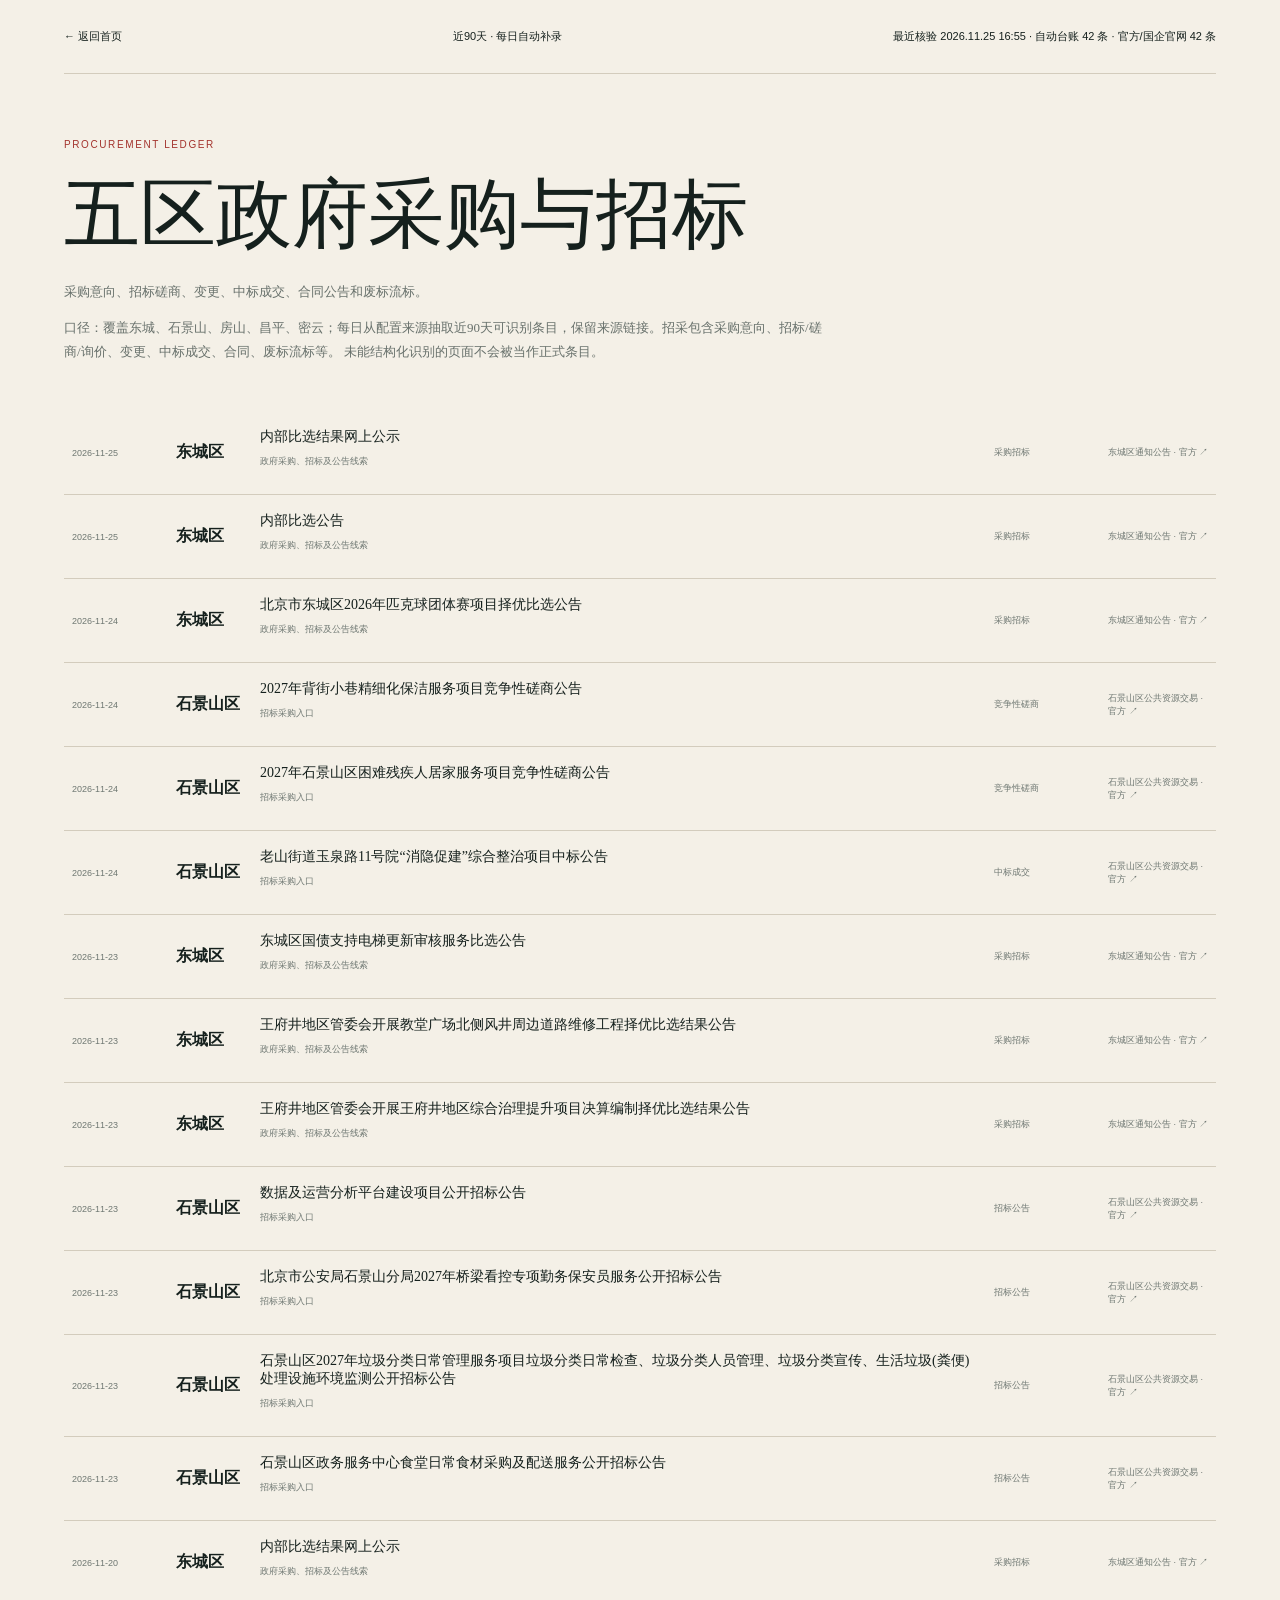
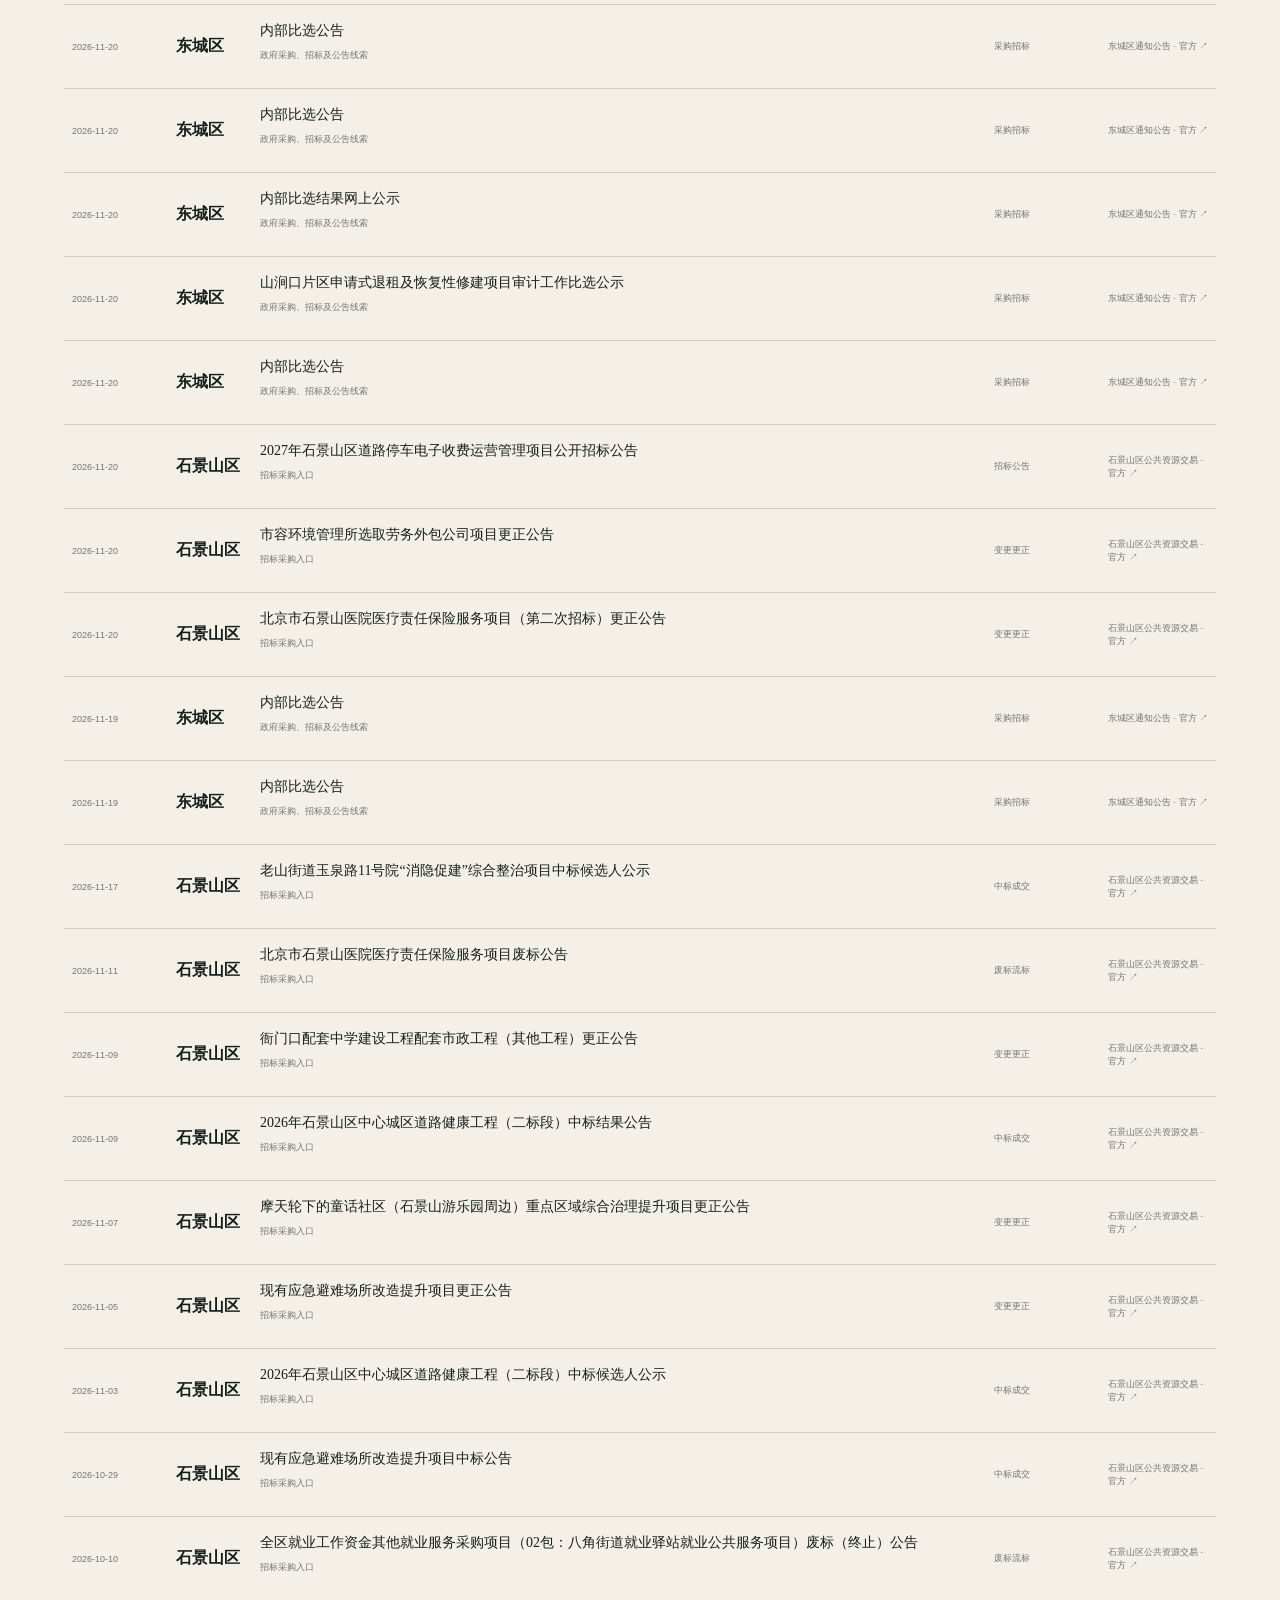
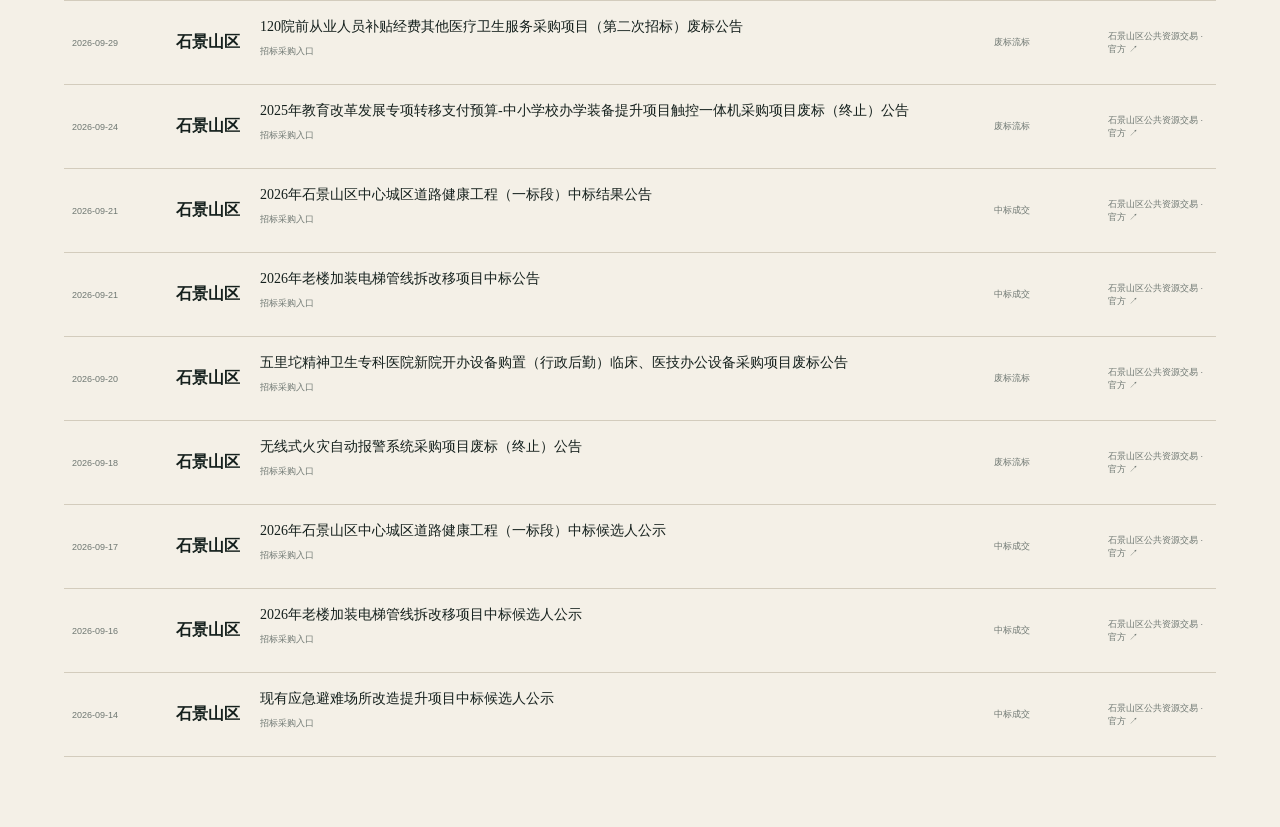
==== commit 01d2a53b: "Daily source monitor update" ====
--- a/local-preview/procurement/index.html
+++ b/local-preview/procurement/index.html
@@ -1 +1 @@
-<!doctype html><html lang="zh-CN"><head><meta charset="utf-8"><meta name="viewport" content="width=device-width,initial-scale=1"><title>招采台账</title><link rel="stylesheet" href="../style.css"><link rel="stylesheet" href="../ledger-pages.css"></head><body><main class="ledger-page"><header><a href="../">← 返回首页</a><span>近90天 · 每日自动补录</span><span>最近核验 2026.11.24 18:10 · 自动台账 40 条 · 官方/国企官网 40 条</span></header><section><label>PROCUREMENT LEDGER</label><h1>五区政府采购与招标</h1><p>采购意向、招标磋商、变更、中标成交、合同公告和废标流标。</p><p class="ledger-note">口径：覆盖东城、石景山、房山、昌平、密云；每日从配置来源抽取近90天可识别条目，保留来源链接。招采包含采购意向、招标/磋商/询价、变更、中标成交、合同、废标流标等。 未能结构化识别的页面不会被当作正式条目。</p></section><div class="ledger-table"><a href="http://www.bjsjs.gov.cn/sjsggzy/jyxxzccg/7404.jhtml" target="_blank" rel="noreferrer"><article><time>2026-11-24</time><b>石景山区</b><div><h3>2027年背街小巷精细化保洁服务项目竞争性磋商公告</h3><p>招标采购入口</p></div><span>竞争性磋商</span><em>石景山区公共资源交易 · 官方 ↗</em></article></a><a href="http://www.bjsjs.gov.cn/sjsggzy/jyxxzccg/7402.jhtml" target="_blank" rel="noreferrer"><article><time>2026-11-24</time><b>石景山区</b><div><h3>2027年石景山区困难残疾人居家服务项目竞争性磋商公告</h3><p>招标采购入口</p></div><span>竞争性磋商</span><em>石景山区公共资源交易 · 官方 ↗</em></article></a><a href="http://www.bjsjs.gov.cn/sjsggzy/jyxxzccj/7349.jhtml" target="_blank" rel="noreferrer"><article><time>2026-11-24</time><b>石景山区</b><div><h3>老山街道玉泉路11号院“消隐促建”综合整治项目中标公告</h3><p>招标采购入口</p></div><span>中标成交</span><em>石景山区公共资源交易 · 官方 ↗</em></article></a><a href="https://www.bjdch.gov.cn/zwgk/tzgg/202611/t20261123_4956019.html" target="_blank" rel="noreferrer"><article><time>2026-11-23</time><b>东城区</b><div><h3>北京市东城区2026年匹克球团体赛项目择优比选公告</h3><p>政府采购、招标及公告线索</p></div><span>采购招标</span><em>东城区通知公告 · 官方 ↗</em></article></a><a href="https://www.bjdch.gov.cn/zwgk/tzgg/202611/t20261123_4955138.html" target="_blank" rel="noreferrer"><article><time>2026-11-23</time><b>东城区</b><div><h3>东城区国债支持电梯更新审核服务比选公告</h3><p>政府采购、招标及公告线索</p></div><span>采购招标</span><em>东城区通知公告 · 官方 ↗</em></article></a><a href="https://www.bjdch.gov.cn/zwgk/tzgg/202611/t20261120_4954632.html" target="_blank" rel="noreferrer"><article><time>2026-11-23</time><b>东城区</b><div><h3>王府井地区管委会开展教堂广场北侧风井周边道路维修工程择优比选结果公告</h3><p>政府采购、招标及公告线索</p></div><span>采购招标</span><em>东城区通知公告 · 官方 ↗</em></article></a><a href="https://www.bjdch.gov.cn/zwgk/tzgg/202611/t20261120_4954621.html" target="_blank" rel="noreferrer"><article><time>2026-11-23</time><b>东城区</b><div><h3>王府井地区管委会开展王府井地区综合治理提升项目决算编制择优比选结果公告</h3><p>政府采购、招标及公告线索</p></div><span>采购招标</span><em>东城区通知公告 · 官方 ↗</em></article></a><a href="http://www.bjsjs.gov.cn/sjsggzy/jyxxzccg/7401.jhtml" target="_blank" rel="noreferrer"><article><time>2026-11-23</time><b>石景山区</b><div><h3>数据及运营分析平台建设项目公开招标公告</h3><p>招标采购入口</p></div><span>招标公告</span><em>石景山区公共资源交易 · 官方 ↗</em></article></a><a href="http://www.bjsjs.gov.cn/sjsggzy/jyxxzccg/7400.jhtml" target="_blank" rel="noreferrer"><article><time>2026-11-23</time><b>石景山区</b><div><h3>北京市公安局石景山分局2027年桥梁看控专项勤务保安员服务公开招标公告</h3><p>招标采购入口</p></div><span>招标公告</span><em>石景山区公共资源交易 · 官方 ↗</em></article></a><a href="http://www.bjsjs.gov.cn/sjsggzy/jyxxzccg/7398.jhtml" target="_blank" rel="noreferrer"><article><time>2026-11-23</time><b>石景山区</b><div><h3>石景山区2027年垃圾分类日常管理服务项目垃圾分类日常检查、垃圾分类人员管理、垃圾分类宣传、生活垃圾(粪便)处理设施环境监测公开招标公告</h3><p>招标采购入口</p></div><span>招标公告</span><em>石景山区公共资源交易 · 官方 ↗</em></article></a><a href="http://www.bjsjs.gov.cn/sjsggzy/jyxxzccg/7395.jhtml" target="_blank" rel="noreferrer"><article><time>2026-11-23</time><b>石景山区</b><div><h3>石景山区政务服务中心食堂日常食材采购及配送服务公开招标公告</h3><p>招标采购入口</p></div><span>招标公告</span><em>石景山区公共资源交易 · 官方 ↗</em></article></a><a href="https://www.bjdch.gov.cn/zwgk/tzgg/202611/t20261120_4954537.html" target="_blank" rel="noreferrer"><article><time>2026-11-20</time><b>东城区</b><div><h3>内部比选结果网上公示</h3><p>政府采购、招标及公告线索</p></div><span>采购招标</span><em>东城区通知公告 · 官方 ↗</em></article></a><a href="https://www.bjdch.gov.cn/zwgk/tzgg/202611/t20261120_4954519.html" target="_blank" rel="noreferrer"><article><time>2026-11-20</time><b>东城区</b><div><h3>内部比选公告</h3><p>政府采购、招标及公告线索</p></div><span>采购招标</span><em>东城区通知公告 · 官方 ↗</em></article></a><a href="https://www.bjdch.gov.cn/zwgk/tzgg/202611/t20261120_4954513.html" target="_blank" rel="noreferrer"><article><time>2026-11-20</time><b>东城区</b><div><h3>内部比选公告</h3><p>政府采购、招标及公告线索</p></div><span>采购招标</span><em>东城区通知公告 · 官方 ↗</em></article></a><a href="https://www.bjdch.gov.cn/zwgk/tzgg/202611/t20261120_4954373.html" target="_blank" rel="noreferrer"><article><time>2026-11-20</time><b>东城区</b><div><h3>内部比选结果网上公示</h3><p>政府采购、招标及公告线索</p></div><span>采购招标</span><em>东城区通知公告 · 官方 ↗</em></article></a><a href="https://www.bjdch.gov.cn/zwgk/tzgg/202611/t20261120_4954284.html" target="_blank" rel="noreferrer"><article><time>2026-11-20</time><b>东城区</b><div><h3>山涧口片区申请式退租及恢复性修建项目审计工作比选公示</h3><p>政府采购、招标及公告线索</p></div><span>采购招标</span><em>东城区通知公告 · 官方 ↗</em></article></a><a href="https://www.bjdch.gov.cn/zwgk/tzgg/202611/t20261119_4952871.html" target="_blank" rel="noreferrer"><article><time>2026-11-20</time><b>东城区</b><div><h3>内部比选公告</h3><p>政府采购、招标及公告线索</p></div><span>采购招标</span><em>东城区通知公告 · 官方 ↗</em></article></a><a href="http://www.bjsjs.gov.cn/sjsggzy/jyxxzccg/7393.jhtml" target="_blank" rel="noreferrer"><article><time>2026-11-20</time><b>石景山区</b><div><h3>2027年石景山区道路停车电子收费运营管理项目公开招标公告</h3><p>招标采购入口</p></div><span>招标公告</span><em>石景山区公共资源交易 · 官方 ↗</em></article></a><a href="http://www.bjsjs.gov.cn/sjsggzy/jyxxzcgz/7388.jhtml" target="_blank" rel="noreferrer"><article><time>2026-11-20</time><b>石景山区</b><div><h3>市容环境管理所选取劳务外包公司项目更正公告</h3><p>招标采购入口</p></div><span>变更更正</span><em>石景山区公共资源交易 · 官方 ↗</em></article></a><a href="http://www.bjsjs.gov.cn/sjsggzy/jyxxzcgz/7355.jhtml" target="_blank" rel="noreferrer"><article><time>2026-11-20</time><b>石景山区</b><div><h3>北京市石景山医院医疗责任保险服务项目（第二次招标）更正公告</h3><p>招标采购入口</p></div><span>变更更正</span><em>石景山区公共资源交易 · 官方 ↗</em></article></a><a href="https://www.bjdch.gov.cn/zwgk/tzgg/202611/t20261119_4952860.html" target="_blank" rel="noreferrer"><article><time>2026-11-19</time><b>东城区</b><div><h3>内部比选公告</h3><p>政府采购、招标及公告线索</p></div><span>采购招标</span><em>东城区通知公告 · 官方 ↗</em></article></a><a href="https://www.bjdch.gov.cn/zwgk/tzgg/202611/t20261119_4952747.html" target="_blank" rel="noreferrer"><article><time>2026-11-19</time><b>东城区</b><div><h3>内部比选公告</h3><p>政府采购、招标及公告线索</p></div><span>采购招标</span><em>东城区通知公告 · 官方 ↗</em></article></a><a href="http://www.bjsjs.gov.cn/sjsggzy/jyxxzbhxrgs/7331.jhtml" target="_blank" rel="noreferrer"><article><time>2026-11-17</time><b>石景山区</b><div><h3>老山街道玉泉路11号院“消隐促建”综合整治项目中标候选人公示</h3><p>招标采购入口</p></div><span>中标成交</span><em>石景山区公共资源交易 · 官方 ↗</em></article></a><a href="http://www.bjsjs.gov.cn/sjsggzy/jyxxzcht/7282.jhtml" target="_blank" rel="noreferrer"><article><time>2026-11-11</time><b>石景山区</b><div><h3>北京市石景山医院医疗责任保险服务项目废标公告</h3><p>招标采购入口</p></div><span>废标流标</span><em>石景山区公共资源交易 · 官方 ↗</em></article></a><a href="http://www.bjsjs.gov.cn/sjsggzy/jyxxzcgz/7344.jhtml" target="_blank" rel="noreferrer"><article><time>2026-11-09</time><b>石景山区</b><div><h3>衙门口配套中学建设工程配套市政工程（其他工程）更正公告</h3><p>招标采购入口</p></div><span>变更更正</span><em>石景山区公共资源交易 · 官方 ↗</em></article></a><a href="http://www.bjsjs.gov.cn/sjsggzy/jyxxzccj/7265.jhtml" target="_blank" rel="noreferrer"><article><time>2026-11-09</time><b>石景山区</b><div><h3>2026年石景山区中心城区道路健康工程（二标段）中标结果公告</h3><p>招标采购入口</p></div><span>中标成交</span><em>石景山区公共资源交易 · 官方 ↗</em></article></a><a href="http://www.bjsjs.gov.cn/sjsggzy/jyxxzcgz/7333.jhtml" target="_blank" rel="noreferrer"><article><time>2026-11-07</time><b>石景山区</b><div><h3>摩天轮下的童话社区（石景山游乐园周边）重点区域综合治理提升项目更正公告</h3><p>招标采购入口</p></div><span>变更更正</span><em>石景山区公共资源交易 · 官方 ↗</em></article></a><a href="http://www.bjsjs.gov.cn/sjsggzy/jyxxzcgz/7314.jhtml" target="_blank" rel="noreferrer"><article><time>2026-11-05</time><b>石景山区</b><div><h3>现有应急避难场所改造提升项目更正公告</h3><p>招标采购入口</p></div><span>变更更正</span><em>石景山区公共资源交易 · 官方 ↗</em></article></a><a href="http://www.bjsjs.gov.cn/sjsggzy/jyxxzbhxrgs/7256.jhtml" target="_blank" rel="noreferrer"><article><time>2026-11-03</time><b>石景山区</b><div><h3>2026年石景山区中心城区道路健康工程（二标段）中标候选人公示</h3><p>招标采购入口</p></div><span>中标成交</span><em>石景山区公共资源交易 · 官方 ↗</em></article></a><a href="http://www.bjsjs.gov.cn/sjsggzy/jyxxzccj/7405.jhtml" target="_blank" rel="noreferrer"><article><time>2026-10-29</time><b>石景山区</b><div><h3>现有应急避难场所改造提升项目中标公告</h3><p>招标采购入口</p></div><span>中标成交</span><em>石景山区公共资源交易 · 官方 ↗</em></article></a><a href="http://www.bjsjs.gov.cn/sjsggzy/jyxxzcht/7274.jhtml" target="_blank" rel="noreferrer"><article><time>2026-10-10</time><b>石景山区</b><div><h3>全区就业工作资金其他就业服务采购项目（02包：八角街道就业驿站就业公共服务项目）废标（终止）公告</h3><p>招标采购入口</p></div><span>废标流标</span><em>石景山区公共资源交易 · 官方 ↗</em></article></a><a href="http://www.bjsjs.gov.cn/sjsggzy/jyxxzcht/7273.jhtml" target="_blank" rel="noreferrer"><article><time>2026-09-29</time><b>石景山区</b><div><h3>120院前从业人员补贴经费其他医疗卫生服务采购项目（第二次招标）废标公告</h3><p>招标采购入口</p></div><span>废标流标</span><em>石景山区公共资源交易 · 官方 ↗</em></article></a><a href="http://www.bjsjs.gov.cn/sjsggzy/jyxxzcht/7260.jhtml" target="_blank" rel="noreferrer"><article><time>2026-09-24</time><b>石景山区</b><div><h3>2025年教育改革发展专项转移支付预算-中小学校办学装备提升项目触控一体机采购项目废标（终止）公告</h3><p>招标采购入口</p></div><span>废标流标</span><em>石景山区公共资源交易 · 官方 ↗</em></article></a><a href="http://www.bjsjs.gov.cn/sjsggzy/jyxxzccj/7264.jhtml" target="_blank" rel="noreferrer"><article><time>2026-09-21</time><b>石景山区</b><div><h3>2026年石景山区中心城区道路健康工程（一标段）中标结果公告</h3><p>招标采购入口</p></div><span>中标成交</span><em>石景山区公共资源交易 · 官方 ↗</em></article></a><a href="http://www.bjsjs.gov.cn/sjsggzy/jyxxzccj/7177.jhtml" target="_blank" rel="noreferrer"><article><time>2026-09-21</time><b>石景山区</b><div><h3>2026年老楼加装电梯管线拆改移项目中标公告</h3><p>招标采购入口</p></div><span>中标成交</span><em>石景山区公共资源交易 · 官方 ↗</em></article></a><a href="http://www.bjsjs.gov.cn/sjsggzy/jyxxzcht/7258.jhtml" target="_blank" rel="noreferrer"><article><time>2026-09-20</time><b>石景山区</b><div><h3>五里坨精神卫生专科医院新院开办设备购置（行政后勤）临床、医技办公设备采购项目废标公告</h3><p>招标采购入口</p></div><span>废标流标</span><em>石景山区公共资源交易 · 官方 ↗</em></article></a><a href="http://www.bjsjs.gov.cn/sjsggzy/jyxxzcht/7251.jhtml" target="_blank" rel="noreferrer"><article><time>2026-09-18</time><b>石景山区</b><div><h3>无线式火灾自动报警系统采购项目废标（终止）公告</h3><p>招标采购入口</p></div><span>废标流标</span><em>石景山区公共资源交易 · 官方 ↗</em></article></a><a href="http://www.bjsjs.gov.cn/sjsggzy/jyxxzbhxrgs/7253.jhtml" target="_blank" rel="noreferrer"><article><time>2026-09-17</time><b>石景山区</b><div><h3>2026年石景山区中心城区道路健康工程（一标段）中标候选人公示</h3><p>招标采购入口</p></div><span>中标成交</span><em>石景山区公共资源交易 · 官方 ↗</em></article></a><a href="http://www.bjsjs.gov.cn/sjsggzy/jyxxzbhxrgs/7172.jhtml" target="_blank" rel="noreferrer"><article><time>2026-09-16</time><b>石景山区</b><div><h3>2026年老楼加装电梯管线拆改移项目中标候选人公示</h3><p>招标采购入口</p></div><span>中标成交</span><em>石景山区公共资源交易 · 官方 ↗</em></article></a><a href="http://www.bjsjs.gov.cn/sjsggzy/jyxxzbhxrgs/7376.jhtml" target="_blank" rel="noreferrer"><article><time>2026-09-14</time><b>石景山区</b><div><h3>现有应急避难场所改造提升项目中标候选人公示</h3><p>招标采购入口</p></div><span>中标成交</span><em>石景山区公共资源交易 · 官方 ↗</em></article></a></div></main></body></html>+<!doctype html><html lang="zh-CN"><head><meta charset="utf-8"><meta name="viewport" content="width=device-width,initial-scale=1"><title>招采台账</title><link rel="stylesheet" href="../style.css"><link rel="stylesheet" href="../ledger-pages.css"></head><body><main class="ledger-page"><header><a href="../">← 返回首页</a><span>近90天 · 每日自动补录</span><span>最近核验 2026.11.25 16:55 · 自动台账 42 条 · 官方/国企官网 42 条</span></header><section><label>PROCUREMENT LEDGER</label><h1>五区政府采购与招标</h1><p>采购意向、招标磋商、变更、中标成交、合同公告和废标流标。</p><p class="ledger-note">口径：覆盖东城、石景山、房山、昌平、密云；每日从配置来源抽取近90天可识别条目，保留来源链接。招采包含采购意向、招标/磋商/询价、变更、中标成交、合同、废标流标等。 未能结构化识别的页面不会被当作正式条目。</p></section><div class="ledger-table"><a href="https://www.bjdch.gov.cn/zwgk/tzgg/202611/t20261124_4957242.html" target="_blank" rel="noreferrer"><article><time>2026-11-25</time><b>东城区</b><div><h3>内部比选结果网上公示</h3><p>政府采购、招标及公告线索</p></div><span>采购招标</span><em>东城区通知公告 · 官方 ↗</em></article></a><a href="https://www.bjdch.gov.cn/zwgk/tzgg/202611/t20261124_4957238.html" target="_blank" rel="noreferrer"><article><time>2026-11-25</time><b>东城区</b><div><h3>内部比选公告</h3><p>政府采购、招标及公告线索</p></div><span>采购招标</span><em>东城区通知公告 · 官方 ↗</em></article></a><a href="https://www.bjdch.gov.cn/zwgk/tzgg/202611/t20261123_4956019.html" target="_blank" rel="noreferrer"><article><time>2026-11-24</time><b>东城区</b><div><h3>北京市东城区2026年匹克球团体赛项目择优比选公告</h3><p>政府采购、招标及公告线索</p></div><span>采购招标</span><em>东城区通知公告 · 官方 ↗</em></article></a><a href="http://www.bjsjs.gov.cn/sjsggzy/jyxxzccg/7404.jhtml" target="_blank" rel="noreferrer"><article><time>2026-11-24</time><b>石景山区</b><div><h3>2027年背街小巷精细化保洁服务项目竞争性磋商公告</h3><p>招标采购入口</p></div><span>竞争性磋商</span><em>石景山区公共资源交易 · 官方 ↗</em></article></a><a href="http://www.bjsjs.gov.cn/sjsggzy/jyxxzccg/7402.jhtml" target="_blank" rel="noreferrer"><article><time>2026-11-24</time><b>石景山区</b><div><h3>2027年石景山区困难残疾人居家服务项目竞争性磋商公告</h3><p>招标采购入口</p></div><span>竞争性磋商</span><em>石景山区公共资源交易 · 官方 ↗</em></article></a><a href="http://www.bjsjs.gov.cn/sjsggzy/jyxxzccj/7349.jhtml" target="_blank" rel="noreferrer"><article><time>2026-11-24</time><b>石景山区</b><div><h3>老山街道玉泉路11号院“消隐促建”综合整治项目中标公告</h3><p>招标采购入口</p></div><span>中标成交</span><em>石景山区公共资源交易 · 官方 ↗</em></article></a><a href="https://www.bjdch.gov.cn/zwgk/tzgg/202611/t20261123_4955138.html" target="_blank" rel="noreferrer"><article><time>2026-11-23</time><b>东城区</b><div><h3>东城区国债支持电梯更新审核服务比选公告</h3><p>政府采购、招标及公告线索</p></div><span>采购招标</span><em>东城区通知公告 · 官方 ↗</em></article></a><a href="https://www.bjdch.gov.cn/zwgk/tzgg/202611/t20261120_4954632.html" target="_blank" rel="noreferrer"><article><time>2026-11-23</time><b>东城区</b><div><h3>王府井地区管委会开展教堂广场北侧风井周边道路维修工程择优比选结果公告</h3><p>政府采购、招标及公告线索</p></div><span>采购招标</span><em>东城区通知公告 · 官方 ↗</em></article></a><a href="https://www.bjdch.gov.cn/zwgk/tzgg/202611/t20261120_4954621.html" target="_blank" rel="noreferrer"><article><time>2026-11-23</time><b>东城区</b><div><h3>王府井地区管委会开展王府井地区综合治理提升项目决算编制择优比选结果公告</h3><p>政府采购、招标及公告线索</p></div><span>采购招标</span><em>东城区通知公告 · 官方 ↗</em></article></a><a href="http://www.bjsjs.gov.cn/sjsggzy/jyxxzccg/7401.jhtml" target="_blank" rel="noreferrer"><article><time>2026-11-23</time><b>石景山区</b><div><h3>数据及运营分析平台建设项目公开招标公告</h3><p>招标采购入口</p></div><span>招标公告</span><em>石景山区公共资源交易 · 官方 ↗</em></article></a><a href="http://www.bjsjs.gov.cn/sjsggzy/jyxxzccg/7400.jhtml" target="_blank" rel="noreferrer"><article><time>2026-11-23</time><b>石景山区</b><div><h3>北京市公安局石景山分局2027年桥梁看控专项勤务保安员服务公开招标公告</h3><p>招标采购入口</p></div><span>招标公告</span><em>石景山区公共资源交易 · 官方 ↗</em></article></a><a href="http://www.bjsjs.gov.cn/sjsggzy/jyxxzccg/7398.jhtml" target="_blank" rel="noreferrer"><article><time>2026-11-23</time><b>石景山区</b><div><h3>石景山区2027年垃圾分类日常管理服务项目垃圾分类日常检查、垃圾分类人员管理、垃圾分类宣传、生活垃圾(粪便)处理设施环境监测公开招标公告</h3><p>招标采购入口</p></div><span>招标公告</span><em>石景山区公共资源交易 · 官方 ↗</em></article></a><a href="http://www.bjsjs.gov.cn/sjsggzy/jyxxzccg/7395.jhtml" target="_blank" rel="noreferrer"><article><time>2026-11-23</time><b>石景山区</b><div><h3>石景山区政务服务中心食堂日常食材采购及配送服务公开招标公告</h3><p>招标采购入口</p></div><span>招标公告</span><em>石景山区公共资源交易 · 官方 ↗</em></article></a><a href="https://www.bjdch.gov.cn/zwgk/tzgg/202611/t20261120_4954537.html" target="_blank" rel="noreferrer"><article><time>2026-11-20</time><b>东城区</b><div><h3>内部比选结果网上公示</h3><p>政府采购、招标及公告线索</p></div><span>采购招标</span><em>东城区通知公告 · 官方 ↗</em></article></a><a href="https://www.bjdch.gov.cn/zwgk/tzgg/202611/t20261120_4954519.html" target="_blank" rel="noreferrer"><article><time>2026-11-20</time><b>东城区</b><div><h3>内部比选公告</h3><p>政府采购、招标及公告线索</p></div><span>采购招标</span><em>东城区通知公告 · 官方 ↗</em></article></a><a href="https://www.bjdch.gov.cn/zwgk/tzgg/202611/t20261120_4954513.html" target="_blank" rel="noreferrer"><article><time>2026-11-20</time><b>东城区</b><div><h3>内部比选公告</h3><p>政府采购、招标及公告线索</p></div><span>采购招标</span><em>东城区通知公告 · 官方 ↗</em></article></a><a href="https://www.bjdch.gov.cn/zwgk/tzgg/202611/t20261120_4954373.html" target="_blank" rel="noreferrer"><article><time>2026-11-20</time><b>东城区</b><div><h3>内部比选结果网上公示</h3><p>政府采购、招标及公告线索</p></div><span>采购招标</span><em>东城区通知公告 · 官方 ↗</em></article></a><a href="https://www.bjdch.gov.cn/zwgk/tzgg/202611/t20261120_4954284.html" target="_blank" rel="noreferrer"><article><time>2026-11-20</time><b>东城区</b><div><h3>山涧口片区申请式退租及恢复性修建项目审计工作比选公示</h3><p>政府采购、招标及公告线索</p></div><span>采购招标</span><em>东城区通知公告 · 官方 ↗</em></article></a><a href="https://www.bjdch.gov.cn/zwgk/tzgg/202611/t20261119_4952871.html" target="_blank" rel="noreferrer"><article><time>2026-11-20</time><b>东城区</b><div><h3>内部比选公告</h3><p>政府采购、招标及公告线索</p></div><span>采购招标</span><em>东城区通知公告 · 官方 ↗</em></article></a><a href="http://www.bjsjs.gov.cn/sjsggzy/jyxxzccg/7393.jhtml" target="_blank" rel="noreferrer"><article><time>2026-11-20</time><b>石景山区</b><div><h3>2027年石景山区道路停车电子收费运营管理项目公开招标公告</h3><p>招标采购入口</p></div><span>招标公告</span><em>石景山区公共资源交易 · 官方 ↗</em></article></a><a href="http://www.bjsjs.gov.cn/sjsggzy/jyxxzcgz/7388.jhtml" target="_blank" rel="noreferrer"><article><time>2026-11-20</time><b>石景山区</b><div><h3>市容环境管理所选取劳务外包公司项目更正公告</h3><p>招标采购入口</p></div><span>变更更正</span><em>石景山区公共资源交易 · 官方 ↗</em></article></a><a href="http://www.bjsjs.gov.cn/sjsggzy/jyxxzcgz/7355.jhtml" target="_blank" rel="noreferrer"><article><time>2026-11-20</time><b>石景山区</b><div><h3>北京市石景山医院医疗责任保险服务项目（第二次招标）更正公告</h3><p>招标采购入口</p></div><span>变更更正</span><em>石景山区公共资源交易 · 官方 ↗</em></article></a><a href="https://www.bjdch.gov.cn/zwgk/tzgg/202611/t20261119_4952860.html" target="_blank" rel="noreferrer"><article><time>2026-11-19</time><b>东城区</b><div><h3>内部比选公告</h3><p>政府采购、招标及公告线索</p></div><span>采购招标</span><em>东城区通知公告 · 官方 ↗</em></article></a><a href="https://www.bjdch.gov.cn/zwgk/tzgg/202611/t20261119_4952747.html" target="_blank" rel="noreferrer"><article><time>2026-11-19</time><b>东城区</b><div><h3>内部比选公告</h3><p>政府采购、招标及公告线索</p></div><span>采购招标</span><em>东城区通知公告 · 官方 ↗</em></article></a><a href="http://www.bjsjs.gov.cn/sjsggzy/jyxxzbhxrgs/7331.jhtml" target="_blank" rel="noreferrer"><article><time>2026-11-17</time><b>石景山区</b><div><h3>老山街道玉泉路11号院“消隐促建”综合整治项目中标候选人公示</h3><p>招标采购入口</p></div><span>中标成交</span><em>石景山区公共资源交易 · 官方 ↗</em></article></a><a href="http://www.bjsjs.gov.cn/sjsggzy/jyxxzcht/7282.jhtml" target="_blank" rel="noreferrer"><article><time>2026-11-11</time><b>石景山区</b><div><h3>北京市石景山医院医疗责任保险服务项目废标公告</h3><p>招标采购入口</p></div><span>废标流标</span><em>石景山区公共资源交易 · 官方 ↗</em></article></a><a href="http://www.bjsjs.gov.cn/sjsggzy/jyxxzcgz/7344.jhtml" target="_blank" rel="noreferrer"><article><time>2026-11-09</time><b>石景山区</b><div><h3>衙门口配套中学建设工程配套市政工程（其他工程）更正公告</h3><p>招标采购入口</p></div><span>变更更正</span><em>石景山区公共资源交易 · 官方 ↗</em></article></a><a href="http://www.bjsjs.gov.cn/sjsggzy/jyxxzccj/7265.jhtml" target="_blank" rel="noreferrer"><article><time>2026-11-09</time><b>石景山区</b><div><h3>2026年石景山区中心城区道路健康工程（二标段）中标结果公告</h3><p>招标采购入口</p></div><span>中标成交</span><em>石景山区公共资源交易 · 官方 ↗</em></article></a><a href="http://www.bjsjs.gov.cn/sjsggzy/jyxxzcgz/7333.jhtml" target="_blank" rel="noreferrer"><article><time>2026-11-07</time><b>石景山区</b><div><h3>摩天轮下的童话社区（石景山游乐园周边）重点区域综合治理提升项目更正公告</h3><p>招标采购入口</p></div><span>变更更正</span><em>石景山区公共资源交易 · 官方 ↗</em></article></a><a href="http://www.bjsjs.gov.cn/sjsggzy/jyxxzcgz/7314.jhtml" target="_blank" rel="noreferrer"><article><time>2026-11-05</time><b>石景山区</b><div><h3>现有应急避难场所改造提升项目更正公告</h3><p>招标采购入口</p></div><span>变更更正</span><em>石景山区公共资源交易 · 官方 ↗</em></article></a><a href="http://www.bjsjs.gov.cn/sjsggzy/jyxxzbhxrgs/7256.jhtml" target="_blank" rel="noreferrer"><article><time>2026-11-03</time><b>石景山区</b><div><h3>2026年石景山区中心城区道路健康工程（二标段）中标候选人公示</h3><p>招标采购入口</p></div><span>中标成交</span><em>石景山区公共资源交易 · 官方 ↗</em></article></a><a href="http://www.bjsjs.gov.cn/sjsggzy/jyxxzccj/7405.jhtml" target="_blank" rel="noreferrer"><article><time>2026-10-29</time><b>石景山区</b><div><h3>现有应急避难场所改造提升项目中标公告</h3><p>招标采购入口</p></div><span>中标成交</span><em>石景山区公共资源交易 · 官方 ↗</em></article></a><a href="http://www.bjsjs.gov.cn/sjsggzy/jyxxzcht/7274.jhtml" target="_blank" rel="noreferrer"><article><time>2026-10-10</time><b>石景山区</b><div><h3>全区就业工作资金其他就业服务采购项目（02包：八角街道就业驿站就业公共服务项目）废标（终止）公告</h3><p>招标采购入口</p></div><span>废标流标</span><em>石景山区公共资源交易 · 官方 ↗</em></article></a><a href="http://www.bjsjs.gov.cn/sjsggzy/jyxxzcht/7273.jhtml" target="_blank" rel="noreferrer"><article><time>2026-09-29</time><b>石景山区</b><div><h3>120院前从业人员补贴经费其他医疗卫生服务采购项目（第二次招标）废标公告</h3><p>招标采购入口</p></div><span>废标流标</span><em>石景山区公共资源交易 · 官方 ↗</em></article></a><a href="http://www.bjsjs.gov.cn/sjsggzy/jyxxzcht/7260.jhtml" target="_blank" rel="noreferrer"><article><time>2026-09-24</time><b>石景山区</b><div><h3>2025年教育改革发展专项转移支付预算-中小学校办学装备提升项目触控一体机采购项目废标（终止）公告</h3><p>招标采购入口</p></div><span>废标流标</span><em>石景山区公共资源交易 · 官方 ↗</em></article></a><a href="http://www.bjsjs.gov.cn/sjsggzy/jyxxzccj/7264.jhtml" target="_blank" rel="noreferrer"><article><time>2026-09-21</time><b>石景山区</b><div><h3>2026年石景山区中心城区道路健康工程（一标段）中标结果公告</h3><p>招标采购入口</p></div><span>中标成交</span><em>石景山区公共资源交易 · 官方 ↗</em></article></a><a href="http://www.bjsjs.gov.cn/sjsggzy/jyxxzccj/7177.jhtml" target="_blank" rel="noreferrer"><article><time>2026-09-21</time><b>石景山区</b><div><h3>2026年老楼加装电梯管线拆改移项目中标公告</h3><p>招标采购入口</p></div><span>中标成交</span><em>石景山区公共资源交易 · 官方 ↗</em></article></a><a href="http://www.bjsjs.gov.cn/sjsggzy/jyxxzcht/7258.jhtml" target="_blank" rel="noreferrer"><article><time>2026-09-20</time><b>石景山区</b><div><h3>五里坨精神卫生专科医院新院开办设备购置（行政后勤）临床、医技办公设备采购项目废标公告</h3><p>招标采购入口</p></div><span>废标流标</span><em>石景山区公共资源交易 · 官方 ↗</em></article></a><a href="http://www.bjsjs.gov.cn/sjsggzy/jyxxzcht/7251.jhtml" target="_blank" rel="noreferrer"><article><time>2026-09-18</time><b>石景山区</b><div><h3>无线式火灾自动报警系统采购项目废标（终止）公告</h3><p>招标采购入口</p></div><span>废标流标</span><em>石景山区公共资源交易 · 官方 ↗</em></article></a><a href="http://www.bjsjs.gov.cn/sjsggzy/jyxxzbhxrgs/7253.jhtml" target="_blank" rel="noreferrer"><article><time>2026-09-17</time><b>石景山区</b><div><h3>2026年石景山区中心城区道路健康工程（一标段）中标候选人公示</h3><p>招标采购入口</p></div><span>中标成交</span><em>石景山区公共资源交易 · 官方 ↗</em></article></a><a href="http://www.bjsjs.gov.cn/sjsggzy/jyxxzbhxrgs/7172.jhtml" target="_blank" rel="noreferrer"><article><time>2026-09-16</time><b>石景山区</b><div><h3>2026年老楼加装电梯管线拆改移项目中标候选人公示</h3><p>招标采购入口</p></div><span>中标成交</span><em>石景山区公共资源交易 · 官方 ↗</em></article></a><a href="http://www.bjsjs.gov.cn/sjsggzy/jyxxzbhxrgs/7376.jhtml" target="_blank" rel="noreferrer"><article><time>2026-09-14</time><b>石景山区</b><div><h3>现有应急避难场所改造提升项目中标候选人公示</h3><p>招标采购入口</p></div><span>中标成交</span><em>石景山区公共资源交易 · 官方 ↗</em></article></a></div></main></body></html>
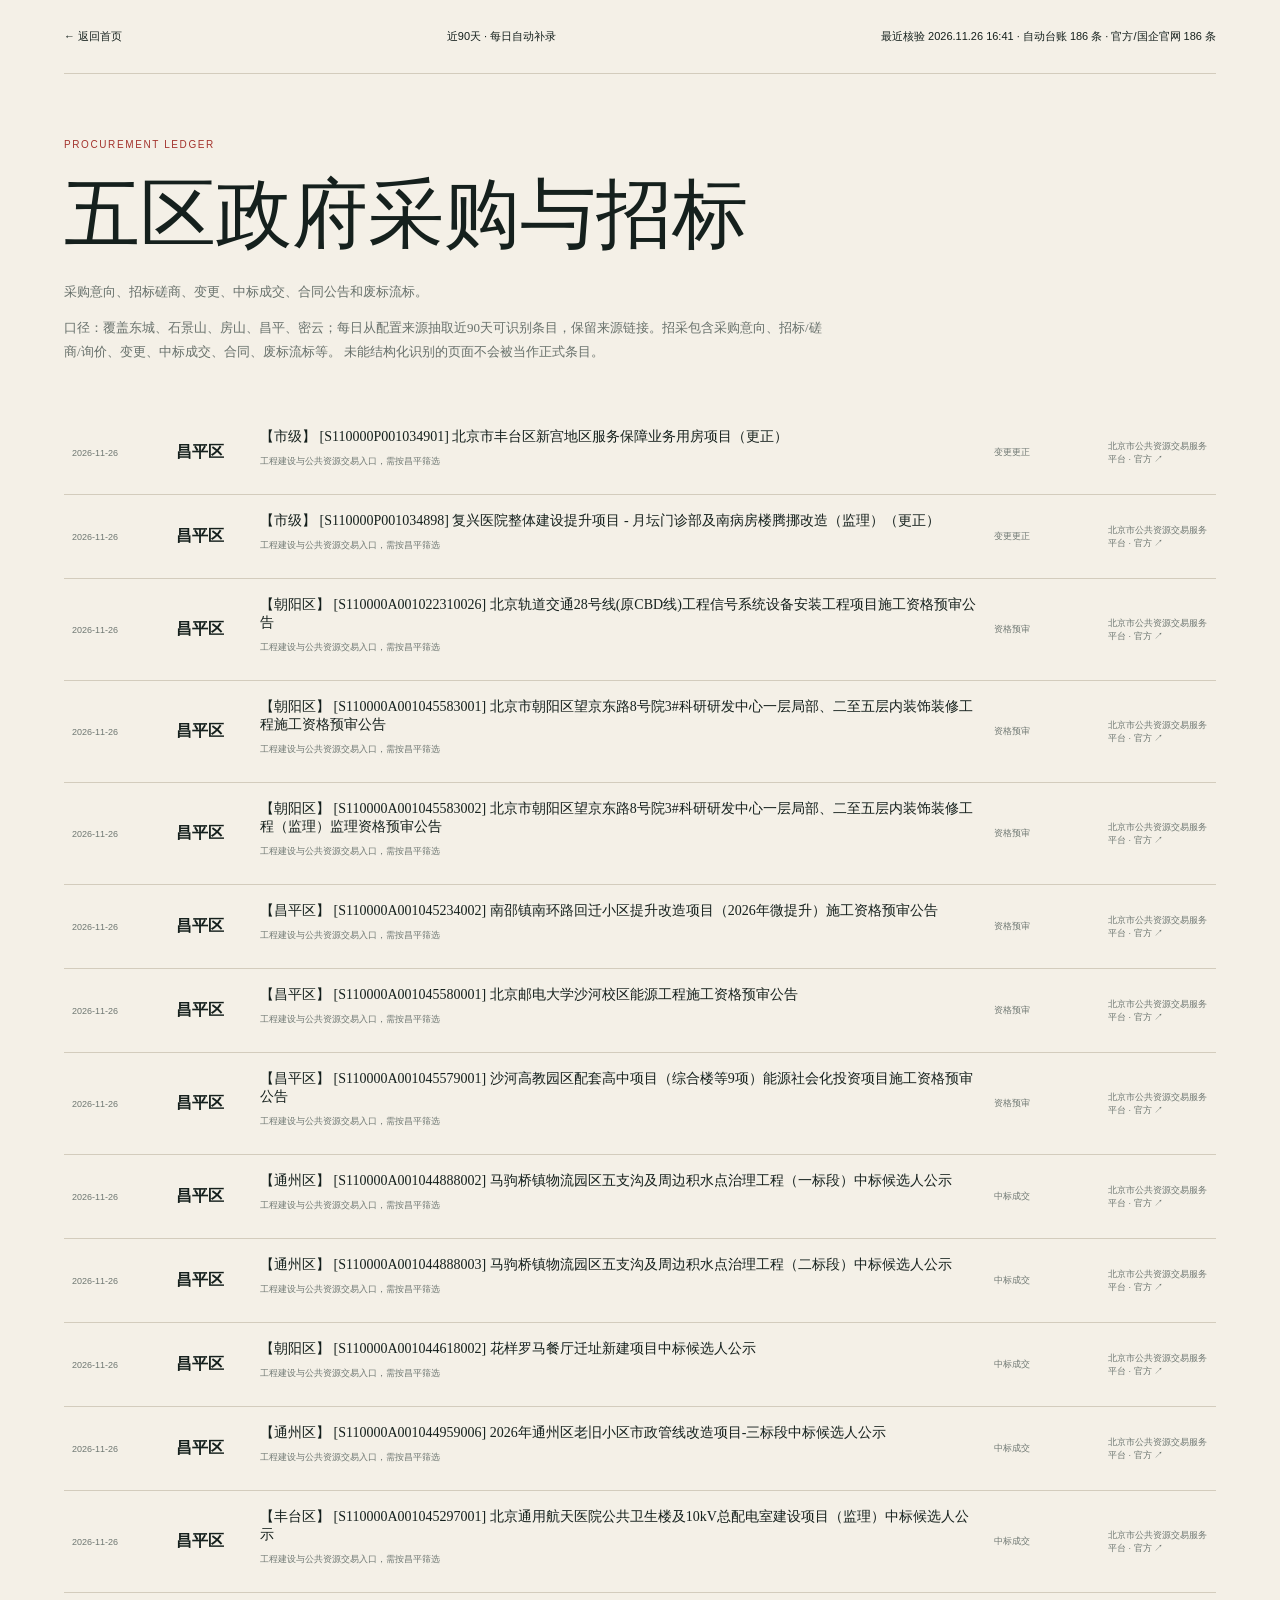
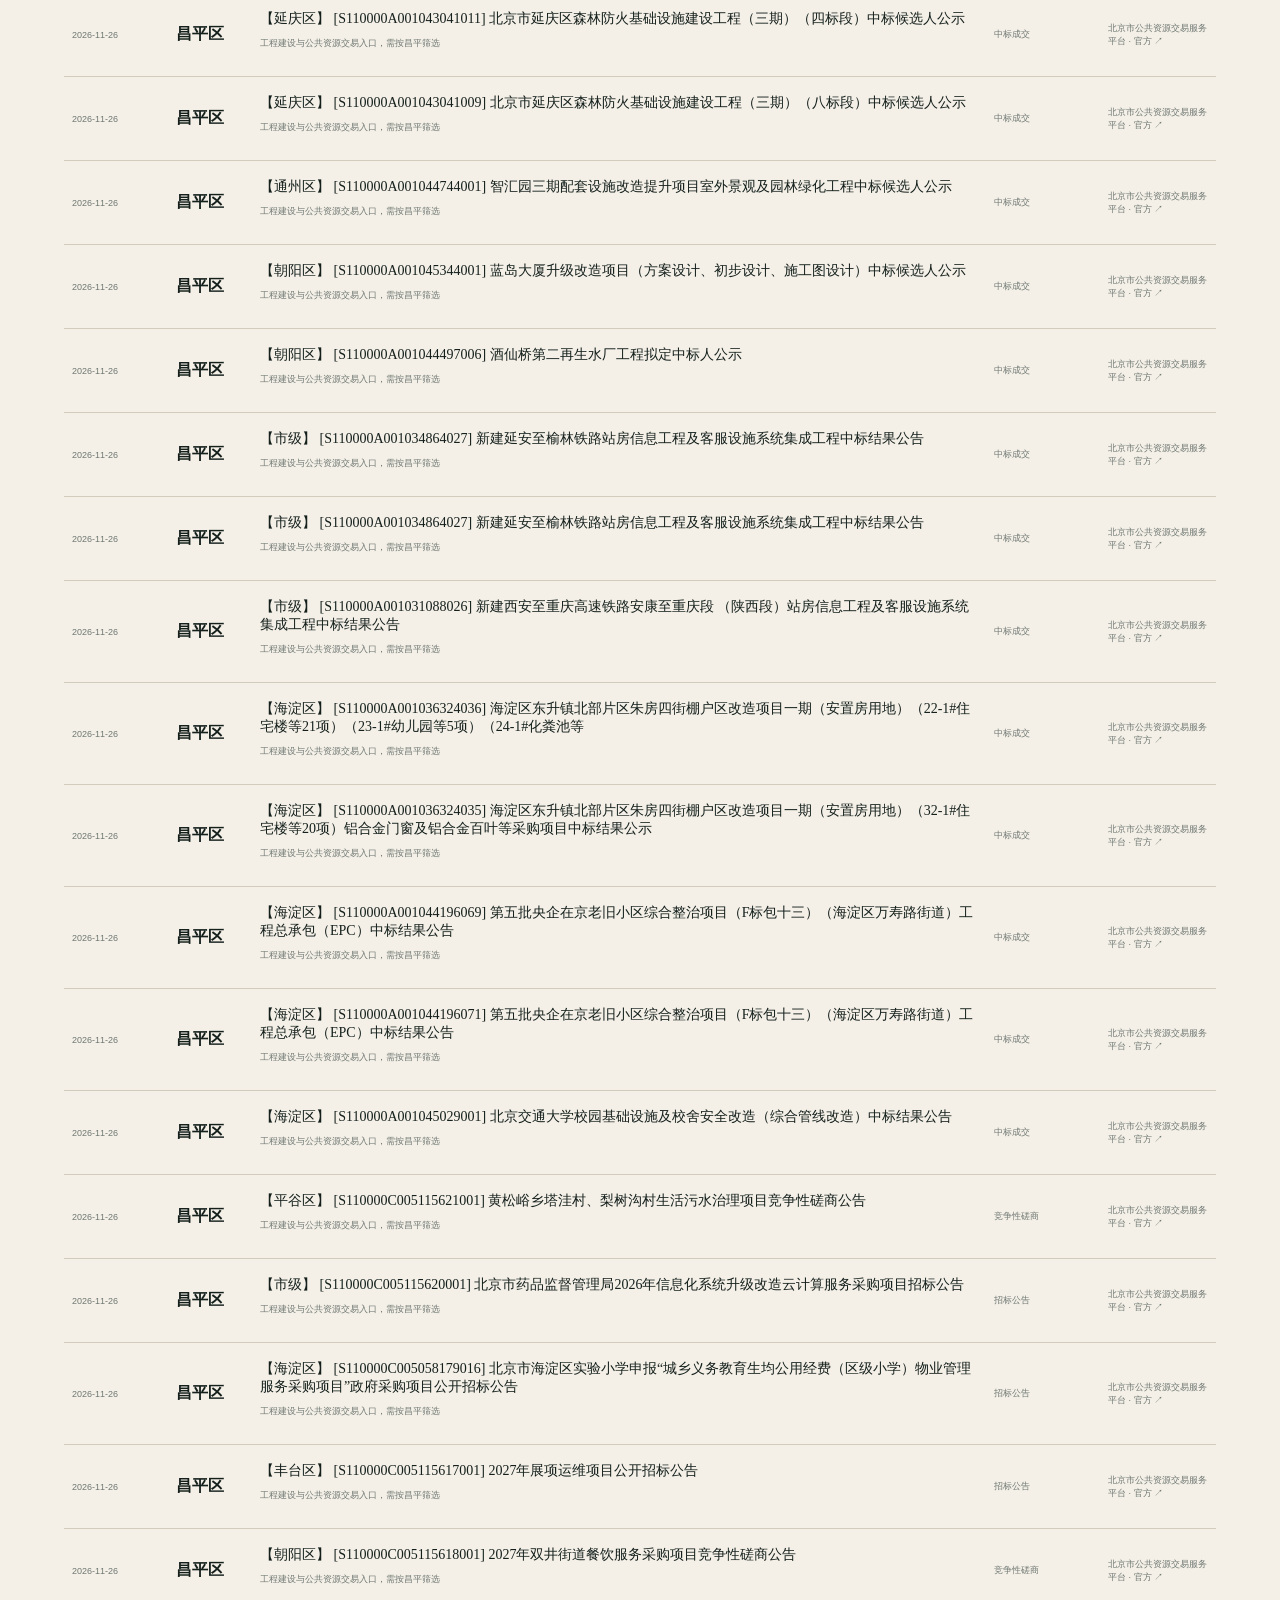
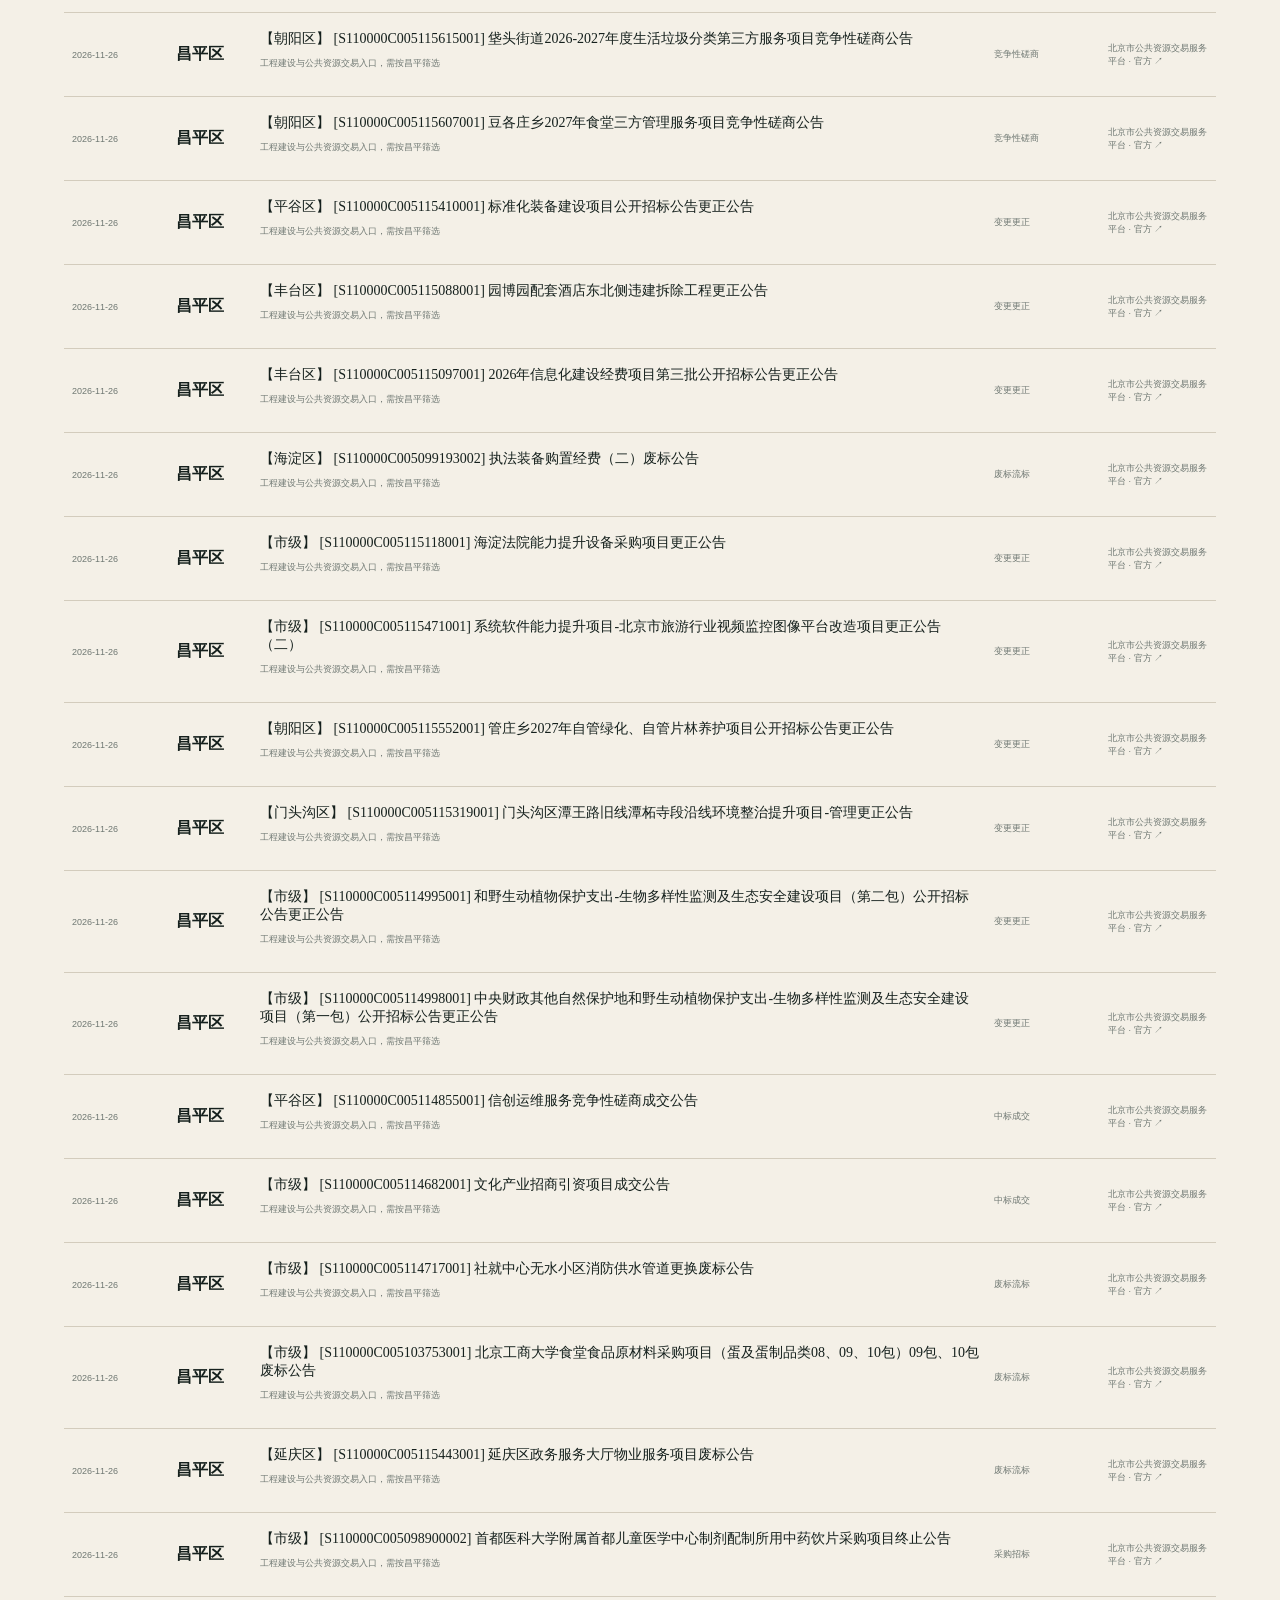
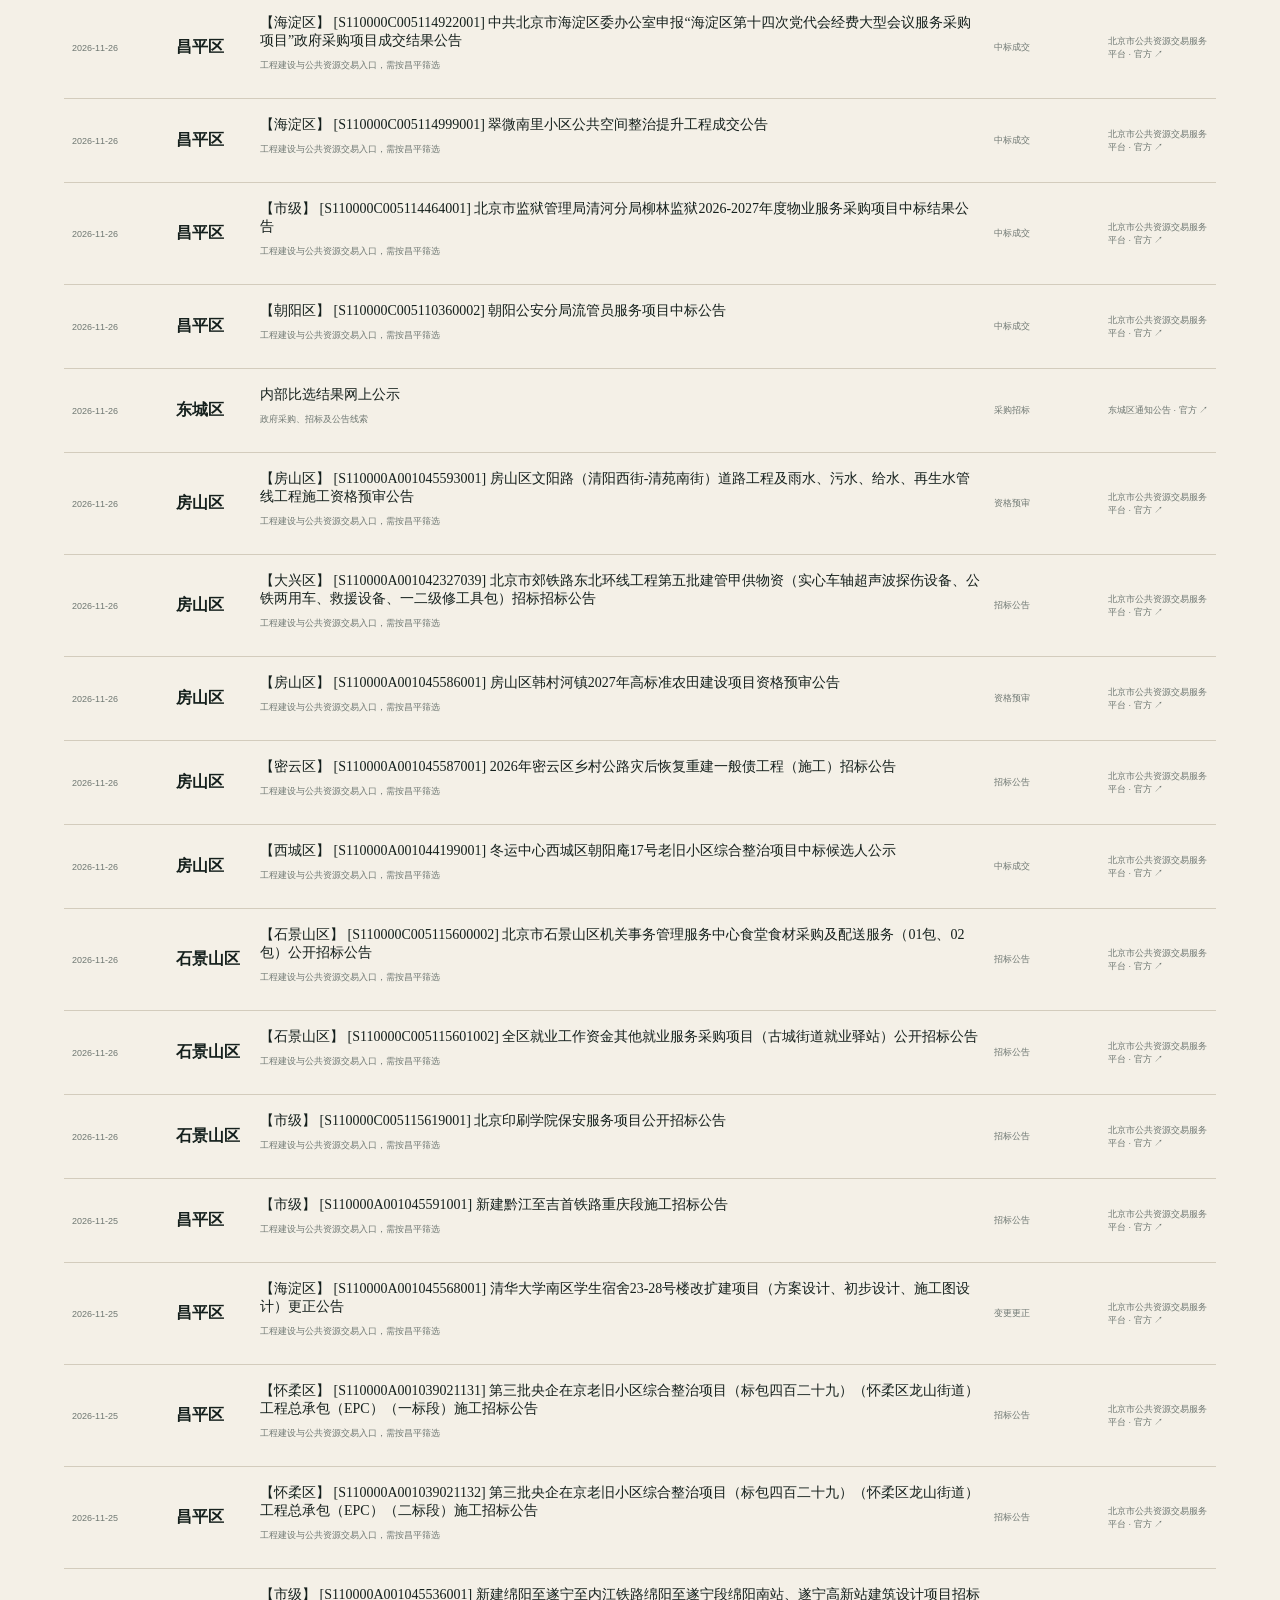
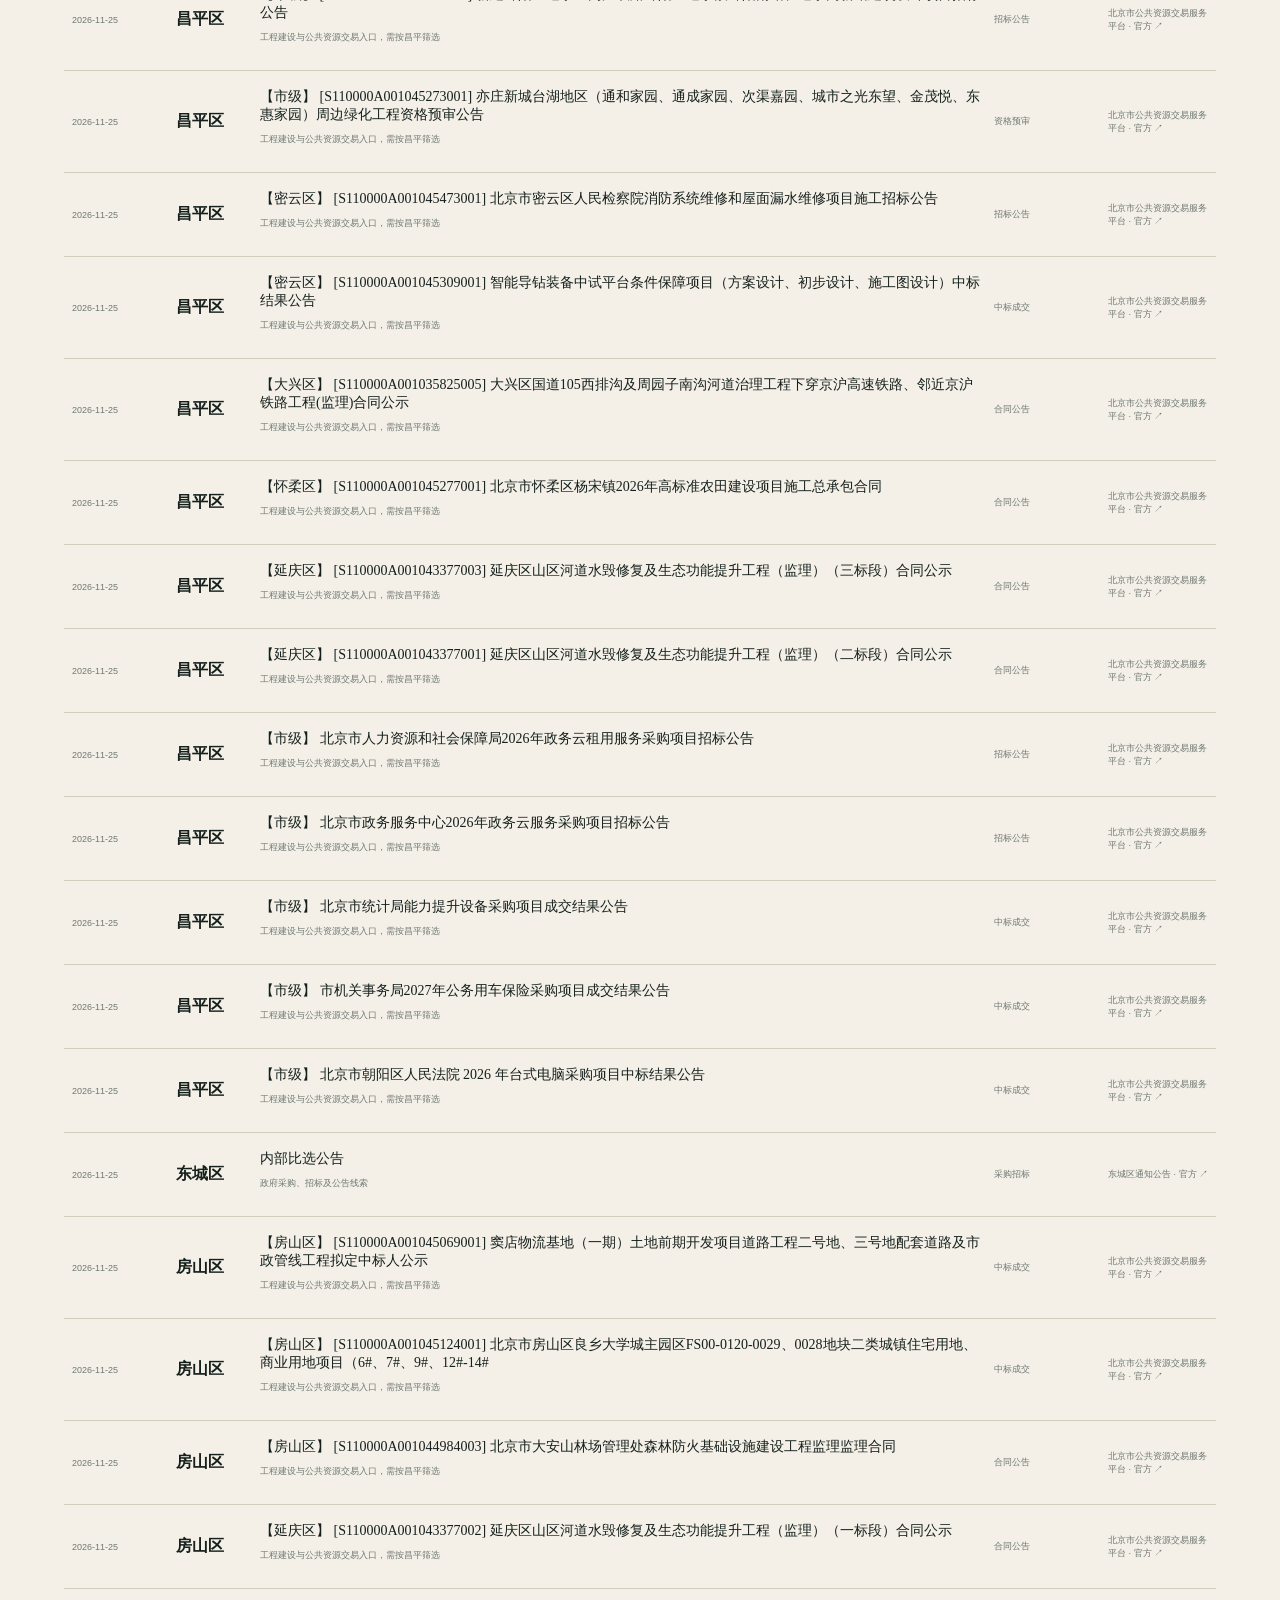
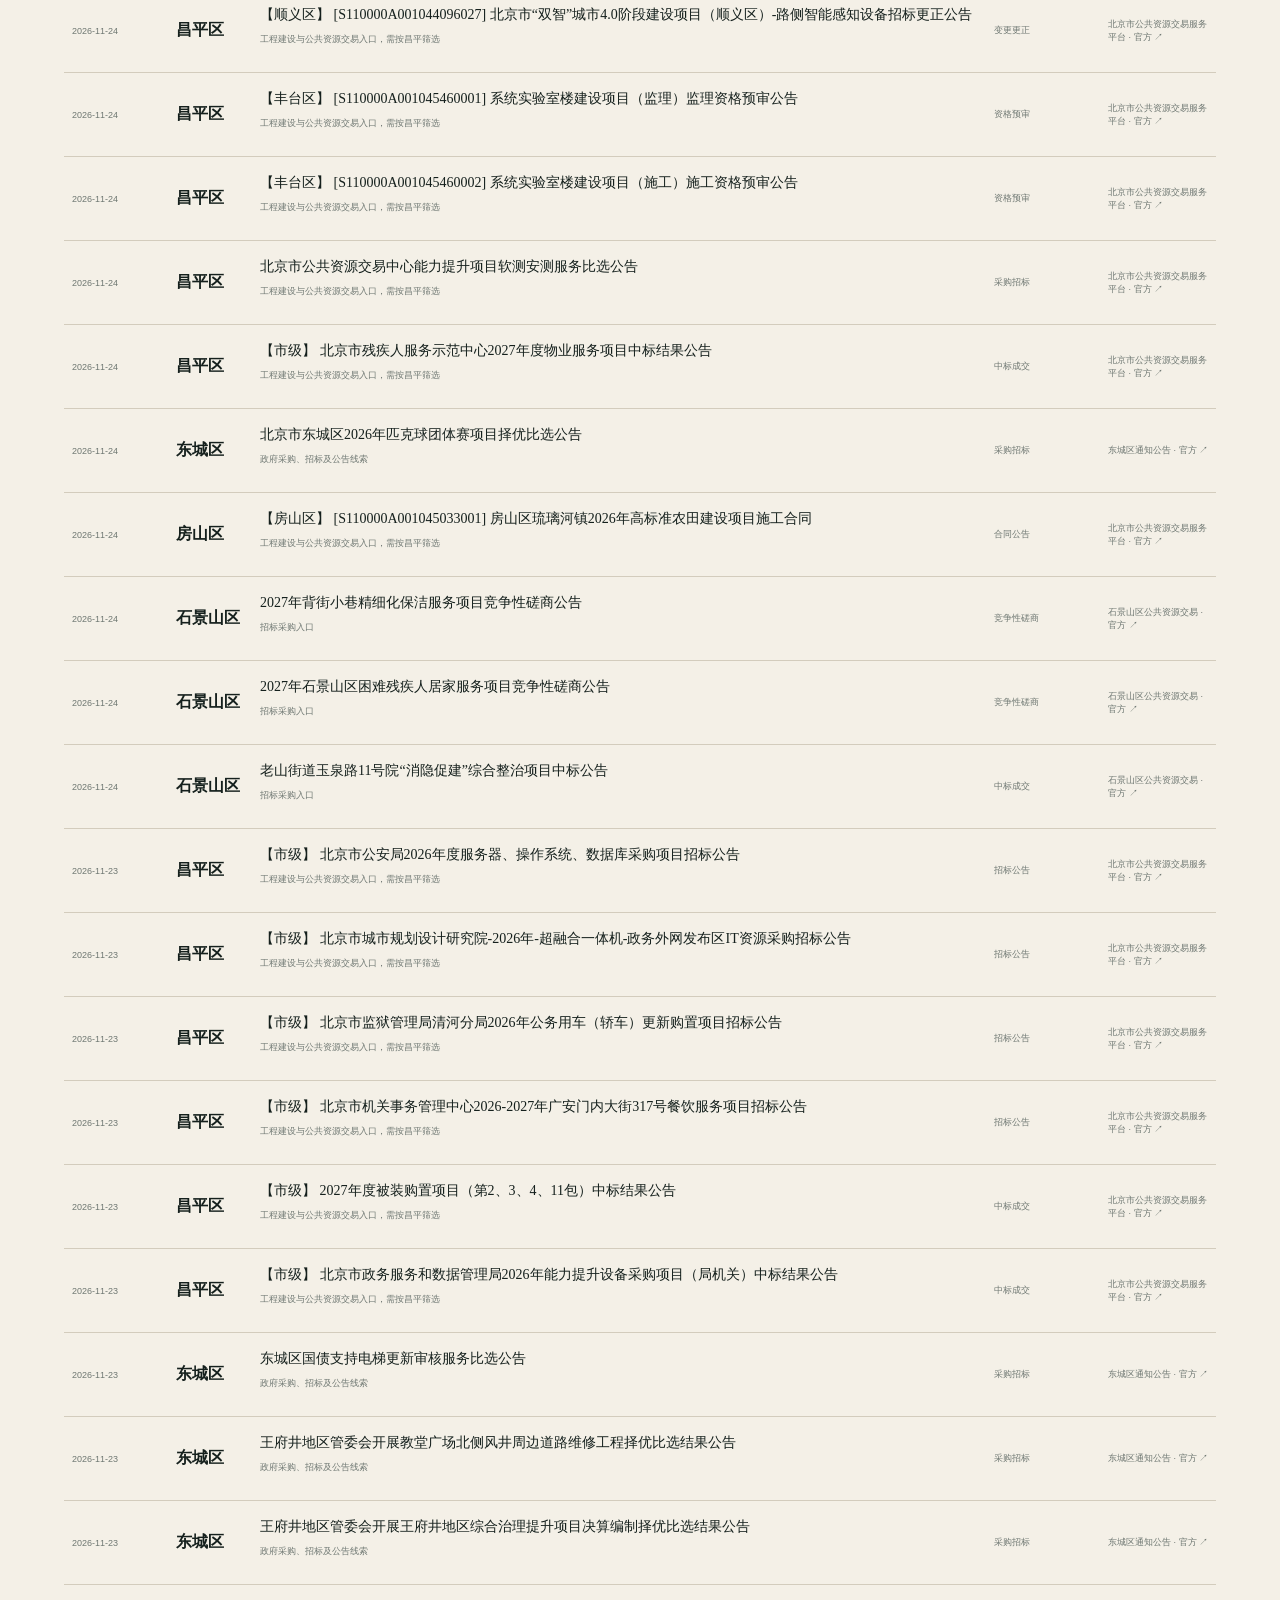
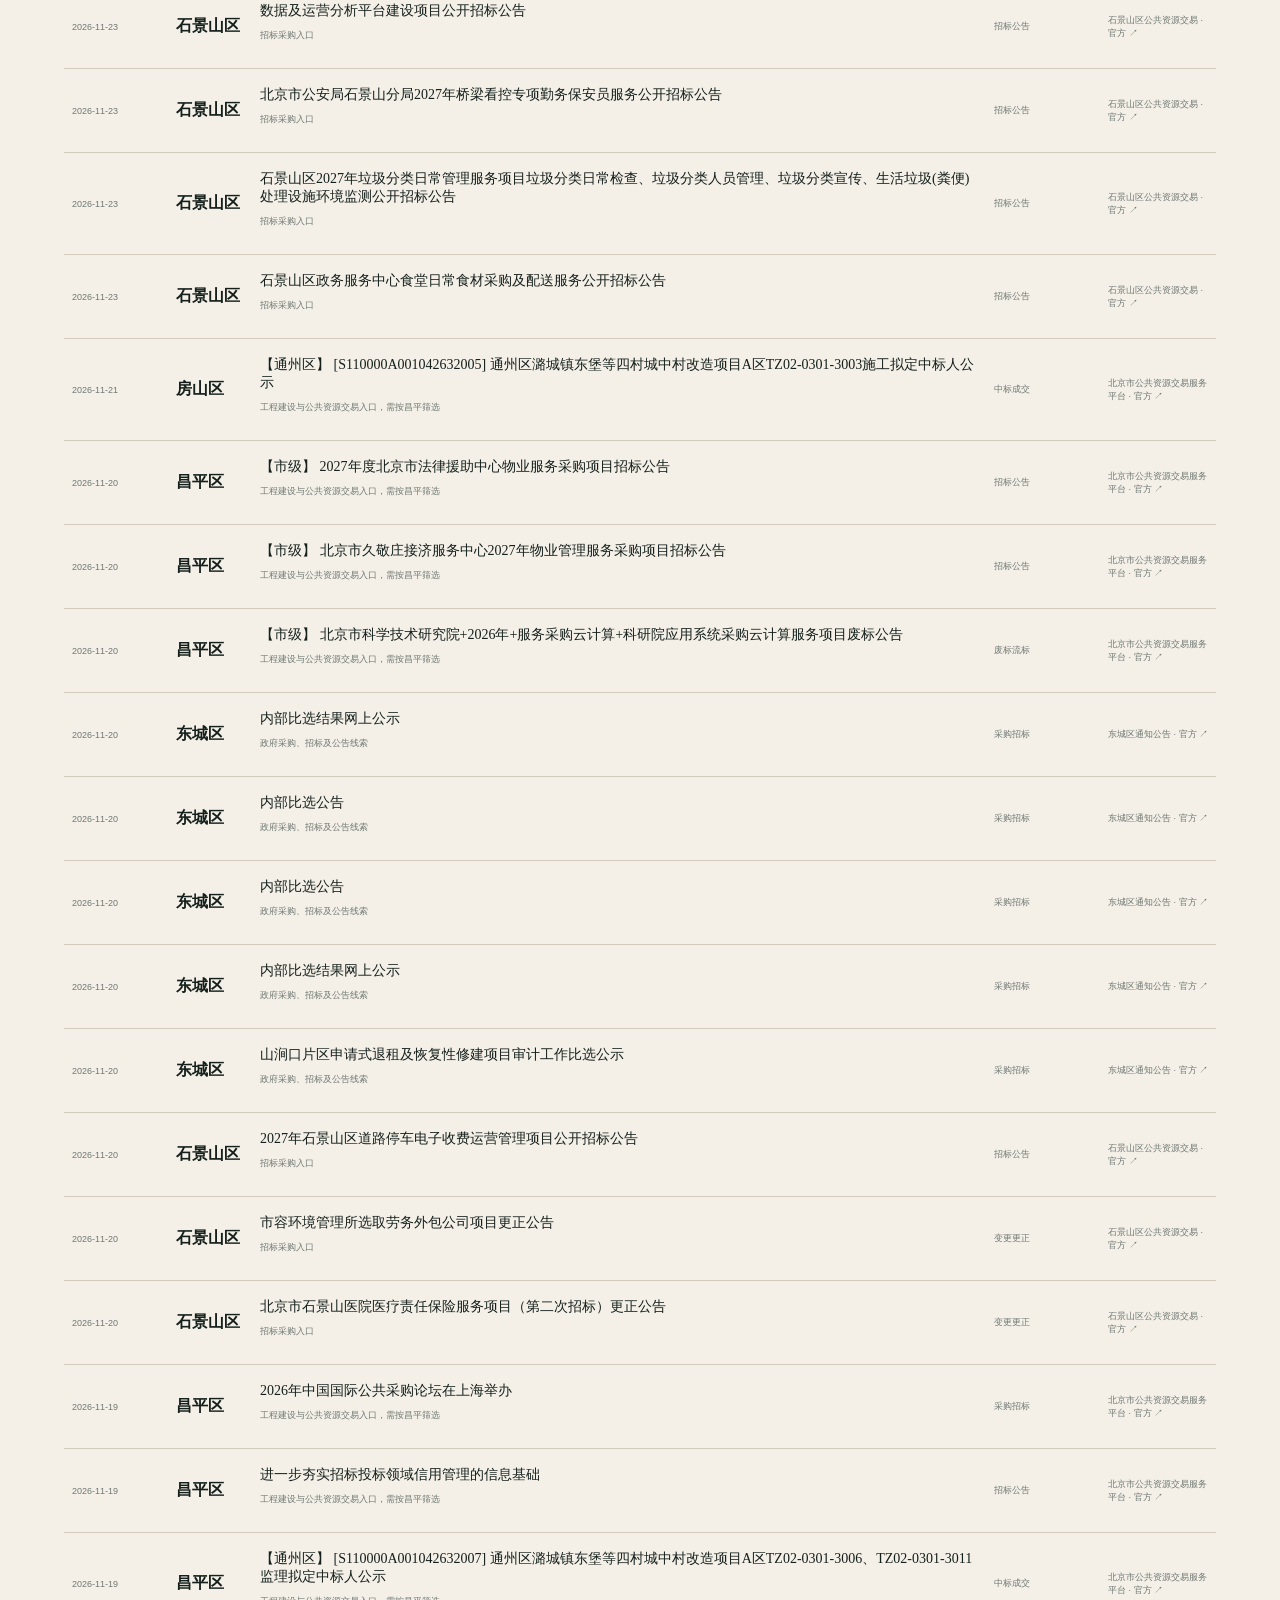
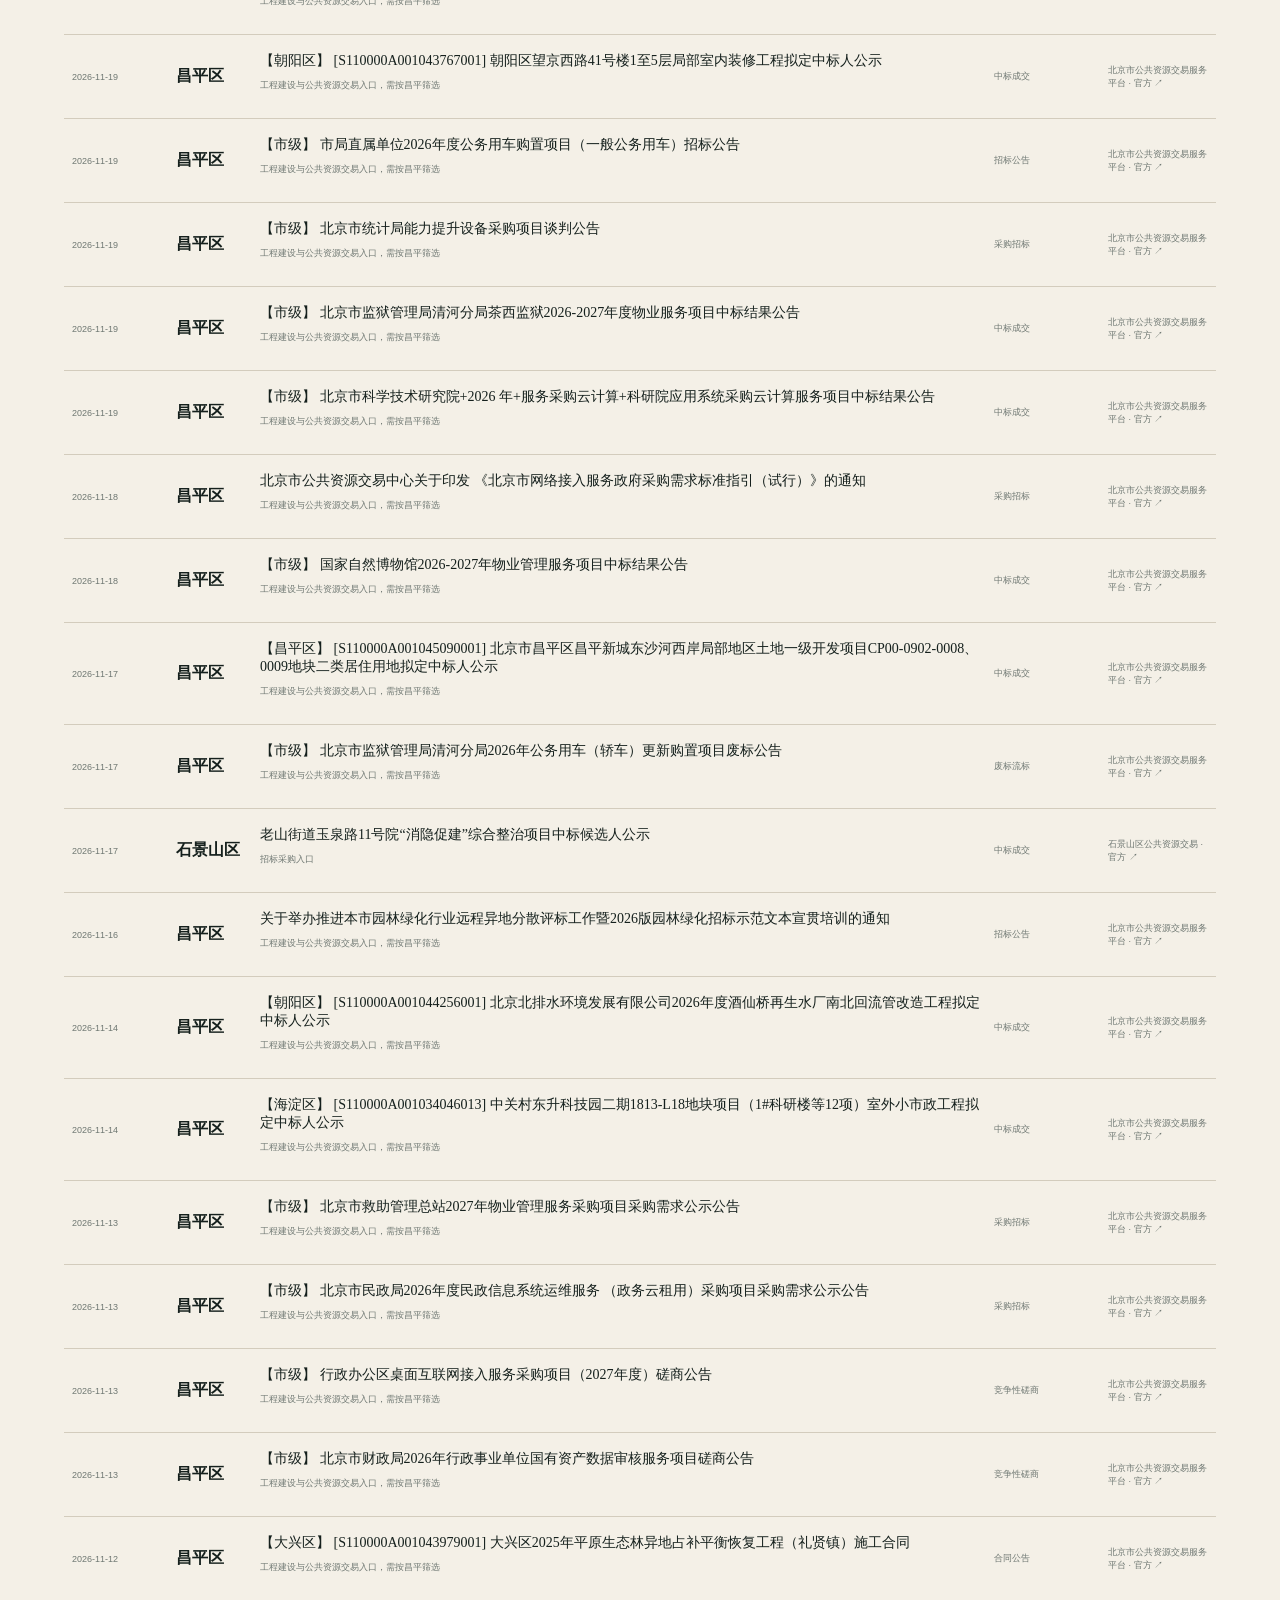
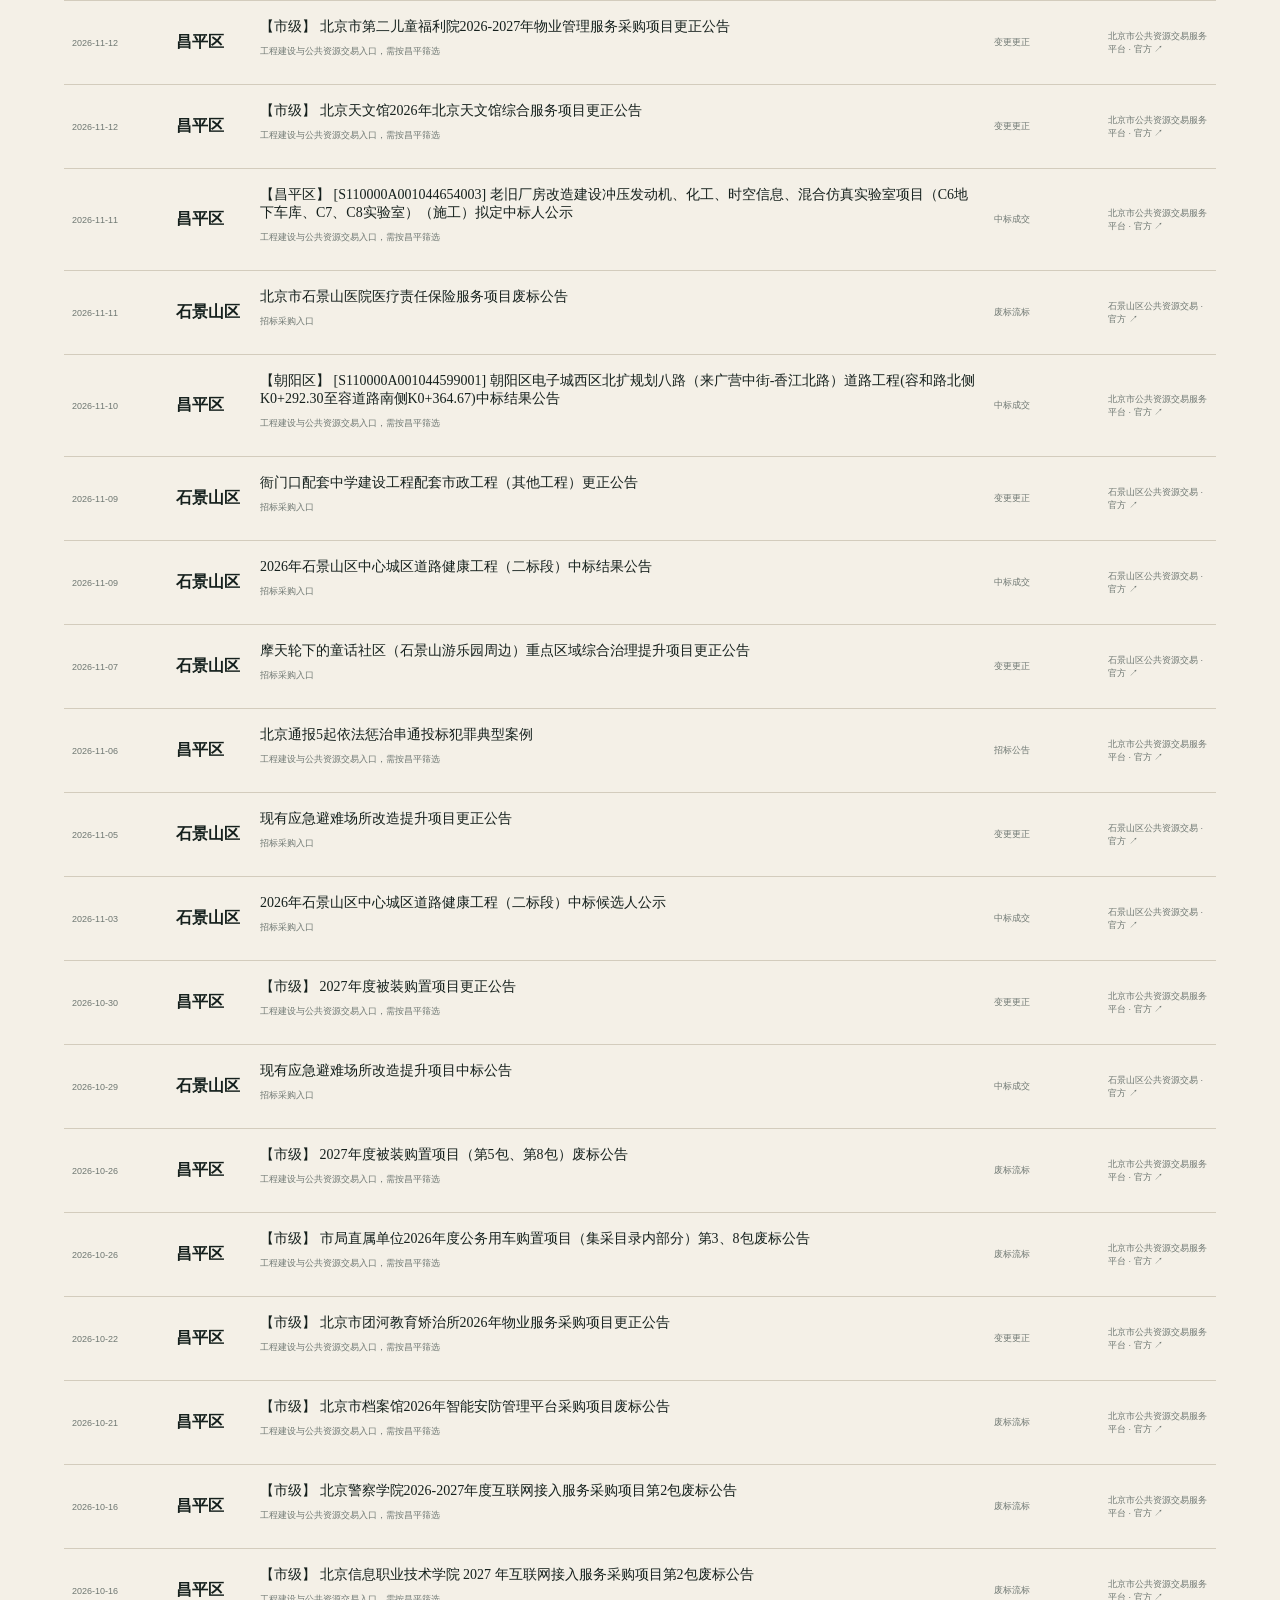
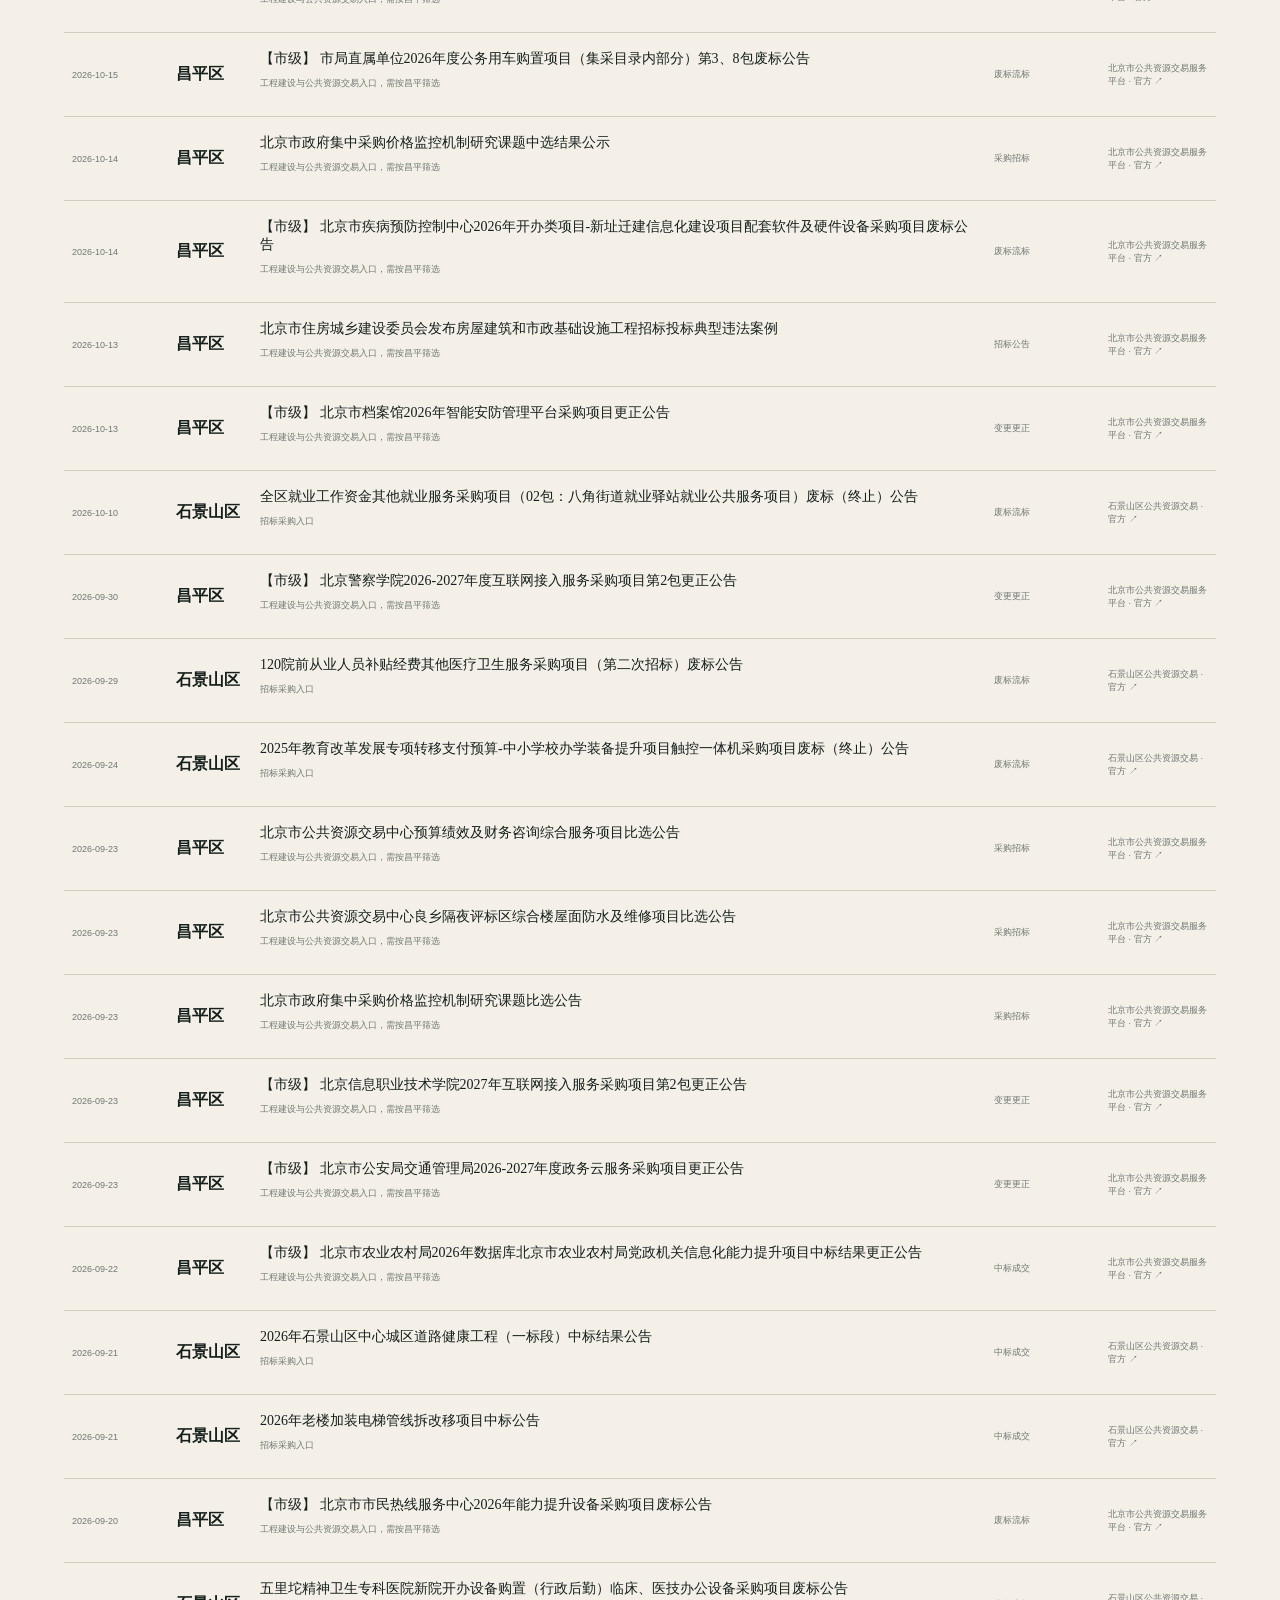
==== commit a1a926dd: "Daily source monitor update" ====
--- a/local-preview/procurement/index.html
+++ b/local-preview/procurement/index.html
@@ -1 +1 @@
-<!doctype html><html lang="zh-CN"><head><meta charset="utf-8"><meta name="viewport" content="width=device-width,initial-scale=1"><title>招采台账</title><link rel="stylesheet" href="../style.css"><link rel="stylesheet" href="../ledger-pages.css"></head><body><main class="ledger-page"><header><a href="../">← 返回首页</a><span>近90天 · 每日自动补录</span><span>最近核验 2026.11.25 16:55 · 自动台账 42 条 · 官方/国企官网 42 条</span></header><section><label>PROCUREMENT LEDGER</label><h1>五区政府采购与招标</h1><p>采购意向、招标磋商、变更、中标成交、合同公告和废标流标。</p><p class="ledger-note">口径：覆盖东城、石景山、房山、昌平、密云；每日从配置来源抽取近90天可识别条目，保留来源链接。招采包含采购意向、招标/磋商/询价、变更、中标成交、合同、废标流标等。 未能结构化识别的页面不会被当作正式条目。</p></section><div class="ledger-table"><a href="https://www.bjdch.gov.cn/zwgk/tzgg/202611/t20261124_4957242.html" target="_blank" rel="noreferrer"><article><time>2026-11-25</time><b>东城区</b><div><h3>内部比选结果网上公示</h3><p>政府采购、招标及公告线索</p></div><span>采购招标</span><em>东城区通知公告 · 官方 ↗</em></article></a><a href="https://www.bjdch.gov.cn/zwgk/tzgg/202611/t20261124_4957238.html" target="_blank" rel="noreferrer"><article><time>2026-11-25</time><b>东城区</b><div><h3>内部比选公告</h3><p>政府采购、招标及公告线索</p></div><span>采购招标</span><em>东城区通知公告 · 官方 ↗</em></article></a><a href="https://www.bjdch.gov.cn/zwgk/tzgg/202611/t20261123_4956019.html" target="_blank" rel="noreferrer"><article><time>2026-11-24</time><b>东城区</b><div><h3>北京市东城区2026年匹克球团体赛项目择优比选公告</h3><p>政府采购、招标及公告线索</p></div><span>采购招标</span><em>东城区通知公告 · 官方 ↗</em></article></a><a href="http://www.bjsjs.gov.cn/sjsggzy/jyxxzccg/7404.jhtml" target="_blank" rel="noreferrer"><article><time>2026-11-24</time><b>石景山区</b><div><h3>2027年背街小巷精细化保洁服务项目竞争性磋商公告</h3><p>招标采购入口</p></div><span>竞争性磋商</span><em>石景山区公共资源交易 · 官方 ↗</em></article></a><a href="http://www.bjsjs.gov.cn/sjsggzy/jyxxzccg/7402.jhtml" target="_blank" rel="noreferrer"><article><time>2026-11-24</time><b>石景山区</b><div><h3>2027年石景山区困难残疾人居家服务项目竞争性磋商公告</h3><p>招标采购入口</p></div><span>竞争性磋商</span><em>石景山区公共资源交易 · 官方 ↗</em></article></a><a href="http://www.bjsjs.gov.cn/sjsggzy/jyxxzccj/7349.jhtml" target="_blank" rel="noreferrer"><article><time>2026-11-24</time><b>石景山区</b><div><h3>老山街道玉泉路11号院“消隐促建”综合整治项目中标公告</h3><p>招标采购入口</p></div><span>中标成交</span><em>石景山区公共资源交易 · 官方 ↗</em></article></a><a href="https://www.bjdch.gov.cn/zwgk/tzgg/202611/t20261123_4955138.html" target="_blank" rel="noreferrer"><article><time>2026-11-23</time><b>东城区</b><div><h3>东城区国债支持电梯更新审核服务比选公告</h3><p>政府采购、招标及公告线索</p></div><span>采购招标</span><em>东城区通知公告 · 官方 ↗</em></article></a><a href="https://www.bjdch.gov.cn/zwgk/tzgg/202611/t20261120_4954632.html" target="_blank" rel="noreferrer"><article><time>2026-11-23</time><b>东城区</b><div><h3>王府井地区管委会开展教堂广场北侧风井周边道路维修工程择优比选结果公告</h3><p>政府采购、招标及公告线索</p></div><span>采购招标</span><em>东城区通知公告 · 官方 ↗</em></article></a><a href="https://www.bjdch.gov.cn/zwgk/tzgg/202611/t20261120_4954621.html" target="_blank" rel="noreferrer"><article><time>2026-11-23</time><b>东城区</b><div><h3>王府井地区管委会开展王府井地区综合治理提升项目决算编制择优比选结果公告</h3><p>政府采购、招标及公告线索</p></div><span>采购招标</span><em>东城区通知公告 · 官方 ↗</em></article></a><a href="http://www.bjsjs.gov.cn/sjsggzy/jyxxzccg/7401.jhtml" target="_blank" rel="noreferrer"><article><time>2026-11-23</time><b>石景山区</b><div><h3>数据及运营分析平台建设项目公开招标公告</h3><p>招标采购入口</p></div><span>招标公告</span><em>石景山区公共资源交易 · 官方 ↗</em></article></a><a href="http://www.bjsjs.gov.cn/sjsggzy/jyxxzccg/7400.jhtml" target="_blank" rel="noreferrer"><article><time>2026-11-23</time><b>石景山区</b><div><h3>北京市公安局石景山分局2027年桥梁看控专项勤务保安员服务公开招标公告</h3><p>招标采购入口</p></div><span>招标公告</span><em>石景山区公共资源交易 · 官方 ↗</em></article></a><a href="http://www.bjsjs.gov.cn/sjsggzy/jyxxzccg/7398.jhtml" target="_blank" rel="noreferrer"><article><time>2026-11-23</time><b>石景山区</b><div><h3>石景山区2027年垃圾分类日常管理服务项目垃圾分类日常检查、垃圾分类人员管理、垃圾分类宣传、生活垃圾(粪便)处理设施环境监测公开招标公告</h3><p>招标采购入口</p></div><span>招标公告</span><em>石景山区公共资源交易 · 官方 ↗</em></article></a><a href="http://www.bjsjs.gov.cn/sjsggzy/jyxxzccg/7395.jhtml" target="_blank" rel="noreferrer"><article><time>2026-11-23</time><b>石景山区</b><div><h3>石景山区政务服务中心食堂日常食材采购及配送服务公开招标公告</h3><p>招标采购入口</p></div><span>招标公告</span><em>石景山区公共资源交易 · 官方 ↗</em></article></a><a href="https://www.bjdch.gov.cn/zwgk/tzgg/202611/t20261120_4954537.html" target="_blank" rel="noreferrer"><article><time>2026-11-20</time><b>东城区</b><div><h3>内部比选结果网上公示</h3><p>政府采购、招标及公告线索</p></div><span>采购招标</span><em>东城区通知公告 · 官方 ↗</em></article></a><a href="https://www.bjdch.gov.cn/zwgk/tzgg/202611/t20261120_4954519.html" target="_blank" rel="noreferrer"><article><time>2026-11-20</time><b>东城区</b><div><h3>内部比选公告</h3><p>政府采购、招标及公告线索</p></div><span>采购招标</span><em>东城区通知公告 · 官方 ↗</em></article></a><a href="https://www.bjdch.gov.cn/zwgk/tzgg/202611/t20261120_4954513.html" target="_blank" rel="noreferrer"><article><time>2026-11-20</time><b>东城区</b><div><h3>内部比选公告</h3><p>政府采购、招标及公告线索</p></div><span>采购招标</span><em>东城区通知公告 · 官方 ↗</em></article></a><a href="https://www.bjdch.gov.cn/zwgk/tzgg/202611/t20261120_4954373.html" target="_blank" rel="noreferrer"><article><time>2026-11-20</time><b>东城区</b><div><h3>内部比选结果网上公示</h3><p>政府采购、招标及公告线索</p></div><span>采购招标</span><em>东城区通知公告 · 官方 ↗</em></article></a><a href="https://www.bjdch.gov.cn/zwgk/tzgg/202611/t20261120_4954284.html" target="_blank" rel="noreferrer"><article><time>2026-11-20</time><b>东城区</b><div><h3>山涧口片区申请式退租及恢复性修建项目审计工作比选公示</h3><p>政府采购、招标及公告线索</p></div><span>采购招标</span><em>东城区通知公告 · 官方 ↗</em></article></a><a href="https://www.bjdch.gov.cn/zwgk/tzgg/202611/t20261119_4952871.html" target="_blank" rel="noreferrer"><article><time>2026-11-20</time><b>东城区</b><div><h3>内部比选公告</h3><p>政府采购、招标及公告线索</p></div><span>采购招标</span><em>东城区通知公告 · 官方 ↗</em></article></a><a href="http://www.bjsjs.gov.cn/sjsggzy/jyxxzccg/7393.jhtml" target="_blank" rel="noreferrer"><article><time>2026-11-20</time><b>石景山区</b><div><h3>2027年石景山区道路停车电子收费运营管理项目公开招标公告</h3><p>招标采购入口</p></div><span>招标公告</span><em>石景山区公共资源交易 · 官方 ↗</em></article></a><a href="http://www.bjsjs.gov.cn/sjsggzy/jyxxzcgz/7388.jhtml" target="_blank" rel="noreferrer"><article><time>2026-11-20</time><b>石景山区</b><div><h3>市容环境管理所选取劳务外包公司项目更正公告</h3><p>招标采购入口</p></div><span>变更更正</span><em>石景山区公共资源交易 · 官方 ↗</em></article></a><a href="http://www.bjsjs.gov.cn/sjsggzy/jyxxzcgz/7355.jhtml" target="_blank" rel="noreferrer"><article><time>2026-11-20</time><b>石景山区</b><div><h3>北京市石景山医院医疗责任保险服务项目（第二次招标）更正公告</h3><p>招标采购入口</p></div><span>变更更正</span><em>石景山区公共资源交易 · 官方 ↗</em></article></a><a href="https://www.bjdch.gov.cn/zwgk/tzgg/202611/t20261119_4952860.html" target="_blank" rel="noreferrer"><article><time>2026-11-19</time><b>东城区</b><div><h3>内部比选公告</h3><p>政府采购、招标及公告线索</p></div><span>采购招标</span><em>东城区通知公告 · 官方 ↗</em></article></a><a href="https://www.bjdch.gov.cn/zwgk/tzgg/202611/t20261119_4952747.html" target="_blank" rel="noreferrer"><article><time>2026-11-19</time><b>东城区</b><div><h3>内部比选公告</h3><p>政府采购、招标及公告线索</p></div><span>采购招标</span><em>东城区通知公告 · 官方 ↗</em></article></a><a href="http://www.bjsjs.gov.cn/sjsggzy/jyxxzbhxrgs/7331.jhtml" target="_blank" rel="noreferrer"><article><time>2026-11-17</time><b>石景山区</b><div><h3>老山街道玉泉路11号院“消隐促建”综合整治项目中标候选人公示</h3><p>招标采购入口</p></div><span>中标成交</span><em>石景山区公共资源交易 · 官方 ↗</em></article></a><a href="http://www.bjsjs.gov.cn/sjsggzy/jyxxzcht/7282.jhtml" target="_blank" rel="noreferrer"><article><time>2026-11-11</time><b>石景山区</b><div><h3>北京市石景山医院医疗责任保险服务项目废标公告</h3><p>招标采购入口</p></div><span>废标流标</span><em>石景山区公共资源交易 · 官方 ↗</em></article></a><a href="http://www.bjsjs.gov.cn/sjsggzy/jyxxzcgz/7344.jhtml" target="_blank" rel="noreferrer"><article><time>2026-11-09</time><b>石景山区</b><div><h3>衙门口配套中学建设工程配套市政工程（其他工程）更正公告</h3><p>招标采购入口</p></div><span>变更更正</span><em>石景山区公共资源交易 · 官方 ↗</em></article></a><a href="http://www.bjsjs.gov.cn/sjsggzy/jyxxzccj/7265.jhtml" target="_blank" rel="noreferrer"><article><time>2026-11-09</time><b>石景山区</b><div><h3>2026年石景山区中心城区道路健康工程（二标段）中标结果公告</h3><p>招标采购入口</p></div><span>中标成交</span><em>石景山区公共资源交易 · 官方 ↗</em></article></a><a href="http://www.bjsjs.gov.cn/sjsggzy/jyxxzcgz/7333.jhtml" target="_blank" rel="noreferrer"><article><time>2026-11-07</time><b>石景山区</b><div><h3>摩天轮下的童话社区（石景山游乐园周边）重点区域综合治理提升项目更正公告</h3><p>招标采购入口</p></div><span>变更更正</span><em>石景山区公共资源交易 · 官方 ↗</em></article></a><a href="http://www.bjsjs.gov.cn/sjsggzy/jyxxzcgz/7314.jhtml" target="_blank" rel="noreferrer"><article><time>2026-11-05</time><b>石景山区</b><div><h3>现有应急避难场所改造提升项目更正公告</h3><p>招标采购入口</p></div><span>变更更正</span><em>石景山区公共资源交易 · 官方 ↗</em></article></a><a href="http://www.bjsjs.gov.cn/sjsggzy/jyxxzbhxrgs/7256.jhtml" target="_blank" rel="noreferrer"><article><time>2026-11-03</time><b>石景山区</b><div><h3>2026年石景山区中心城区道路健康工程（二标段）中标候选人公示</h3><p>招标采购入口</p></div><span>中标成交</span><em>石景山区公共资源交易 · 官方 ↗</em></article></a><a href="http://www.bjsjs.gov.cn/sjsggzy/jyxxzccj/7405.jhtml" target="_blank" rel="noreferrer"><article><time>2026-10-29</time><b>石景山区</b><div><h3>现有应急避难场所改造提升项目中标公告</h3><p>招标采购入口</p></div><span>中标成交</span><em>石景山区公共资源交易 · 官方 ↗</em></article></a><a href="http://www.bjsjs.gov.cn/sjsggzy/jyxxzcht/7274.jhtml" target="_blank" rel="noreferrer"><article><time>2026-10-10</time><b>石景山区</b><div><h3>全区就业工作资金其他就业服务采购项目（02包：八角街道就业驿站就业公共服务项目）废标（终止）公告</h3><p>招标采购入口</p></div><span>废标流标</span><em>石景山区公共资源交易 · 官方 ↗</em></article></a><a href="http://www.bjsjs.gov.cn/sjsggzy/jyxxzcht/7273.jhtml" target="_blank" rel="noreferrer"><article><time>2026-09-29</time><b>石景山区</b><div><h3>120院前从业人员补贴经费其他医疗卫生服务采购项目（第二次招标）废标公告</h3><p>招标采购入口</p></div><span>废标流标</span><em>石景山区公共资源交易 · 官方 ↗</em></article></a><a href="http://www.bjsjs.gov.cn/sjsggzy/jyxxzcht/7260.jhtml" target="_blank" rel="noreferrer"><article><time>2026-09-24</time><b>石景山区</b><div><h3>2025年教育改革发展专项转移支付预算-中小学校办学装备提升项目触控一体机采购项目废标（终止）公告</h3><p>招标采购入口</p></div><span>废标流标</span><em>石景山区公共资源交易 · 官方 ↗</em></article></a><a href="http://www.bjsjs.gov.cn/sjsggzy/jyxxzccj/7264.jhtml" target="_blank" rel="noreferrer"><article><time>2026-09-21</time><b>石景山区</b><div><h3>2026年石景山区中心城区道路健康工程（一标段）中标结果公告</h3><p>招标采购入口</p></div><span>中标成交</span><em>石景山区公共资源交易 · 官方 ↗</em></article></a><a href="http://www.bjsjs.gov.cn/sjsggzy/jyxxzccj/7177.jhtml" target="_blank" rel="noreferrer"><article><time>2026-09-21</time><b>石景山区</b><div><h3>2026年老楼加装电梯管线拆改移项目中标公告</h3><p>招标采购入口</p></div><span>中标成交</span><em>石景山区公共资源交易 · 官方 ↗</em></article></a><a href="http://www.bjsjs.gov.cn/sjsggzy/jyxxzcht/7258.jhtml" target="_blank" rel="noreferrer"><article><time>2026-09-20</time><b>石景山区</b><div><h3>五里坨精神卫生专科医院新院开办设备购置（行政后勤）临床、医技办公设备采购项目废标公告</h3><p>招标采购入口</p></div><span>废标流标</span><em>石景山区公共资源交易 · 官方 ↗</em></article></a><a href="http://www.bjsjs.gov.cn/sjsggzy/jyxxzcht/7251.jhtml" target="_blank" rel="noreferrer"><article><time>2026-09-18</time><b>石景山区</b><div><h3>无线式火灾自动报警系统采购项目废标（终止）公告</h3><p>招标采购入口</p></div><span>废标流标</span><em>石景山区公共资源交易 · 官方 ↗</em></article></a><a href="http://www.bjsjs.gov.cn/sjsggzy/jyxxzbhxrgs/7253.jhtml" target="_blank" rel="noreferrer"><article><time>2026-09-17</time><b>石景山区</b><div><h3>2026年石景山区中心城区道路健康工程（一标段）中标候选人公示</h3><p>招标采购入口</p></div><span>中标成交</span><em>石景山区公共资源交易 · 官方 ↗</em></article></a><a href="http://www.bjsjs.gov.cn/sjsggzy/jyxxzbhxrgs/7172.jhtml" target="_blank" rel="noreferrer"><article><time>2026-09-16</time><b>石景山区</b><div><h3>2026年老楼加装电梯管线拆改移项目中标候选人公示</h3><p>招标采购入口</p></div><span>中标成交</span><em>石景山区公共资源交易 · 官方 ↗</em></article></a><a href="http://www.bjsjs.gov.cn/sjsggzy/jyxxzbhxrgs/7376.jhtml" target="_blank" rel="noreferrer"><article><time>2026-09-14</time><b>石景山区</b><div><h3>现有应急避难场所改造提升项目中标候选人公示</h3><p>招标采购入口</p></div><span>中标成交</span><em>石景山区公共资源交易 · 官方 ↗</em></article></a></div></main></body></html>+<!doctype html><html lang="zh-CN"><head><meta charset="utf-8"><meta name="viewport" content="width=device-width,initial-scale=1"><title>招采台账</title><link rel="stylesheet" href="../style.css"><link rel="stylesheet" href="../ledger-pages.css"></head><body><main class="ledger-page"><header><a href="../">← 返回首页</a><span>近90天 · 每日自动补录</span><span>最近核验 2026.11.26 16:41 · 自动台账 186 条 · 官方/国企官网 186 条</span></header><section><label>PROCUREMENT LEDGER</label><h1>五区政府采购与招标</h1><p>采购意向、招标磋商、变更、中标成交、合同公告和废标流标。</p><p class="ledger-note">口径：覆盖东城、石景山、房山、昌平、密云；每日从配置来源抽取近90天可识别条目，保留来源链接。招采包含采购意向、招标/磋商/询价、变更、中标成交、合同、废标流标等。 未能结构化识别的页面不会被当作正式条目。</p></section><div class="ledger-table"><a href="https://ggzyfw.beijing.gov.cn/jyxxgcjszbjh/20261126/5802713.html" target="_blank" rel="noreferrer"><article><time>2026-11-26</time><b>昌平区</b><div><h3>【市级】 [S110000P001034901] 北京市丰台区新宫地区服务保障业务用房项目（更正）</h3><p>工程建设与公共资源交易入口，需按昌平筛选</p></div><span>变更更正</span><em>北京市公共资源交易服务平台 · 官方 ↗</em></article></a><a href="https://ggzyfw.beijing.gov.cn/jyxxgcjszbjh/20261126/5802632.html" target="_blank" rel="noreferrer"><article><time>2026-11-26</time><b>昌平区</b><div><h3>【市级】 [S110000P001034898] 复兴医院整体建设提升项目 - 月坛门诊部及南病房楼腾挪改造（监理）（更正）</h3><p>工程建设与公共资源交易入口，需按昌平筛选</p></div><span>变更更正</span><em>北京市公共资源交易服务平台 · 官方 ↗</em></article></a><a href="https://ggzyfw.beijing.gov.cn/jyxxggjtbyqs/20261126/5802836.html" target="_blank" rel="noreferrer"><article><time>2026-11-26</time><b>昌平区</b><div><h3>【朝阳区】 [S110000A001022310026] 北京轨道交通28号线(原CBD线)工程信号系统设备安装工程项目施工资格预审公告</h3><p>工程建设与公共资源交易入口，需按昌平筛选</p></div><span>资格预审</span><em>北京市公共资源交易服务平台 · 官方 ↗</em></article></a><a href="https://ggzyfw.beijing.gov.cn/jyxxggjtbyqs/20261126/5802835.html" target="_blank" rel="noreferrer"><article><time>2026-11-26</time><b>昌平区</b><div><h3>【朝阳区】 [S110000A001045583001] 北京市朝阳区望京东路8号院3#科研研发中心一层局部、二至五层内装饰装修工程施工资格预审公告</h3><p>工程建设与公共资源交易入口，需按昌平筛选</p></div><span>资格预审</span><em>北京市公共资源交易服务平台 · 官方 ↗</em></article></a><a href="https://ggzyfw.beijing.gov.cn/jyxxggjtbyqs/20261126/5802834.html" target="_blank" rel="noreferrer"><article><time>2026-11-26</time><b>昌平区</b><div><h3>【朝阳区】 [S110000A001045583002] 北京市朝阳区望京东路8号院3#科研研发中心一层局部、二至五层内装饰装修工程（监理）监理资格预审公告</h3><p>工程建设与公共资源交易入口，需按昌平筛选</p></div><span>资格预审</span><em>北京市公共资源交易服务平台 · 官方 ↗</em></article></a><a href="https://ggzyfw.beijing.gov.cn/jyxxggjtbyqs/20261126/5802833.html" target="_blank" rel="noreferrer"><article><time>2026-11-26</time><b>昌平区</b><div><h3>【昌平区】 [S110000A001045234002] 南邵镇南环路回迁小区提升改造项目（2026年微提升）施工资格预审公告</h3><p>工程建设与公共资源交易入口，需按昌平筛选</p></div><span>资格预审</span><em>北京市公共资源交易服务平台 · 官方 ↗</em></article></a><a href="https://ggzyfw.beijing.gov.cn/jyxxggjtbyqs/20261126/5802591.html" target="_blank" rel="noreferrer"><article><time>2026-11-26</time><b>昌平区</b><div><h3>【昌平区】 [S110000A001045580001] 北京邮电大学沙河校区能源工程施工资格预审公告</h3><p>工程建设与公共资源交易入口，需按昌平筛选</p></div><span>资格预审</span><em>北京市公共资源交易服务平台 · 官方 ↗</em></article></a><a href="https://ggzyfw.beijing.gov.cn/jyxxgcjsgzgg/20261125/5801870.html" target="_blank" rel="noreferrer"><article><time>2026-11-26</time><b>昌平区</b><div><h3>【昌平区】 [S110000A001045579001] 沙河高教园区配套高中项目（综合楼等9项）能源社会化投资项目施工资格预审公告</h3><p>工程建设与公共资源交易入口，需按昌平筛选</p></div><span>资格预审</span><em>北京市公共资源交易服务平台 · 官方 ↗</em></article></a><a href="https://ggzyfw.beijing.gov.cn/jyxxzbhxrgs/20261126/5802907.html" target="_blank" rel="noreferrer"><article><time>2026-11-26</time><b>昌平区</b><div><h3>【通州区】 [S110000A001044888002] 马驹桥镇物流园区五支沟及周边积水点治理工程（一标段）中标候选人公示</h3><p>工程建设与公共资源交易入口，需按昌平筛选</p></div><span>中标成交</span><em>北京市公共资源交易服务平台 · 官方 ↗</em></article></a><a href="https://ggzyfw.beijing.gov.cn/jyxxzbhxrgs/20261126/5802904.html" target="_blank" rel="noreferrer"><article><time>2026-11-26</time><b>昌平区</b><div><h3>【通州区】 [S110000A001044888003] 马驹桥镇物流园区五支沟及周边积水点治理工程（二标段）中标候选人公示</h3><p>工程建设与公共资源交易入口，需按昌平筛选</p></div><span>中标成交</span><em>北京市公共资源交易服务平台 · 官方 ↗</em></article></a><a href="https://ggzyfw.beijing.gov.cn/jyxxzbhxrgs/20261126/5802852.html" target="_blank" rel="noreferrer"><article><time>2026-11-26</time><b>昌平区</b><div><h3>【朝阳区】 [S110000A001044618002] 花样罗马餐厅迁址新建项目中标候选人公示</h3><p>工程建设与公共资源交易入口，需按昌平筛选</p></div><span>中标成交</span><em>北京市公共资源交易服务平台 · 官方 ↗</em></article></a><a href="https://ggzyfw.beijing.gov.cn/jyxxzbhxrgs/20261126/5802811.html" target="_blank" rel="noreferrer"><article><time>2026-11-26</time><b>昌平区</b><div><h3>【通州区】 [S110000A001044959006] 2026年通州区老旧小区市政管线改造项目-三标段中标候选人公示</h3><p>工程建设与公共资源交易入口，需按昌平筛选</p></div><span>中标成交</span><em>北京市公共资源交易服务平台 · 官方 ↗</em></article></a><a href="https://ggzyfw.beijing.gov.cn/jyxxzbhxrgs/20261126/5802791.html" target="_blank" rel="noreferrer"><article><time>2026-11-26</time><b>昌平区</b><div><h3>【丰台区】 [S110000A001045297001] 北京通用航天医院公共卫生楼及10kV总配电室建设项目（监理）中标候选人公示</h3><p>工程建设与公共资源交易入口，需按昌平筛选</p></div><span>中标成交</span><em>北京市公共资源交易服务平台 · 官方 ↗</em></article></a><a href="https://ggzyfw.beijing.gov.cn/jyxxzbhxrgs/20261126/5802683.html" target="_blank" rel="noreferrer"><article><time>2026-11-26</time><b>昌平区</b><div><h3>【延庆区】 [S110000A001043041011] 北京市延庆区森林防火基础设施建设工程（三期）（四标段）中标候选人公示</h3><p>工程建设与公共资源交易入口，需按昌平筛选</p></div><span>中标成交</span><em>北京市公共资源交易服务平台 · 官方 ↗</em></article></a><a href="https://ggzyfw.beijing.gov.cn/jyxxzbhxrgs/20261126/5802684.html" target="_blank" rel="noreferrer"><article><time>2026-11-26</time><b>昌平区</b><div><h3>【延庆区】 [S110000A001043041009] 北京市延庆区森林防火基础设施建设工程（三期）（八标段）中标候选人公示</h3><p>工程建设与公共资源交易入口，需按昌平筛选</p></div><span>中标成交</span><em>北京市公共资源交易服务平台 · 官方 ↗</em></article></a><a href="https://ggzyfw.beijing.gov.cn/jyxxzbhxrgs/20261126/5802661.html" target="_blank" rel="noreferrer"><article><time>2026-11-26</time><b>昌平区</b><div><h3>【通州区】 [S110000A001044744001] 智汇园三期配套设施改造提升项目室外景观及园林绿化工程中标候选人公示</h3><p>工程建设与公共资源交易入口，需按昌平筛选</p></div><span>中标成交</span><em>北京市公共资源交易服务平台 · 官方 ↗</em></article></a><a href="https://ggzyfw.beijing.gov.cn/jyxxzbhxrgs/20261126/5802629.html" target="_blank" rel="noreferrer"><article><time>2026-11-26</time><b>昌平区</b><div><h3>【朝阳区】 [S110000A001045344001] 蓝岛大厦升级改造项目（方案设计、初步设计、施工图设计）中标候选人公示</h3><p>工程建设与公共资源交易入口，需按昌平筛选</p></div><span>中标成交</span><em>北京市公共资源交易服务平台 · 官方 ↗</em></article></a><a href="https://ggzyfw.beijing.gov.cn/jyxxgcjszbyx/20261125/5801347.html" target="_blank" rel="noreferrer"><article><time>2026-11-26</time><b>昌平区</b><div><h3>【朝阳区】 [S110000A001044497006] 酒仙桥第二再生水厂工程拟定中标人公示</h3><p>工程建设与公共资源交易入口，需按昌平筛选</p></div><span>中标成交</span><em>北京市公共资源交易服务平台 · 官方 ↗</em></article></a><a href="https://ggzyfw.beijing.gov.cn/jyxxzbgg/20261126/5802662.html" target="_blank" rel="noreferrer"><article><time>2026-11-26</time><b>昌平区</b><div><h3>【市级】 [S110000A001034864027] 新建延安至榆林铁路站房信息工程及客服设施系统集成工程中标结果公告</h3><p>工程建设与公共资源交易入口，需按昌平筛选</p></div><span>中标成交</span><em>北京市公共资源交易服务平台 · 官方 ↗</em></article></a><a href="https://ggzyfw.beijing.gov.cn/jyxxzbgg/20261126/5802664.html" target="_blank" rel="noreferrer"><article><time>2026-11-26</time><b>昌平区</b><div><h3>【市级】 [S110000A001034864027] 新建延安至榆林铁路站房信息工程及客服设施系统集成工程中标结果公告</h3><p>工程建设与公共资源交易入口，需按昌平筛选</p></div><span>中标成交</span><em>北京市公共资源交易服务平台 · 官方 ↗</em></article></a><a href="https://ggzyfw.beijing.gov.cn/jyxxzbgg/20261126/5802663.html" target="_blank" rel="noreferrer"><article><time>2026-11-26</time><b>昌平区</b><div><h3>【市级】 [S110000A001031088026] 新建西安至重庆高速铁路安康至重庆段 （陕西段）站房信息工程及客服设施系统集成工程中标结果公告</h3><p>工程建设与公共资源交易入口，需按昌平筛选</p></div><span>中标成交</span><em>北京市公共资源交易服务平台 · 官方 ↗</em></article></a><a href="https://ggzyfw.beijing.gov.cn/jyxxzbgg/20261126/5802641.html" target="_blank" rel="noreferrer"><article><time>2026-11-26</time><b>昌平区</b><div><h3>【海淀区】 [S110000A001036324036] 海淀区东升镇北部片区朱房四街棚户区改造项目一期（安置房用地）（22-1#住宅楼等21项）（23-1#幼儿园等5项）（24-1#化粪池等</h3><p>工程建设与公共资源交易入口，需按昌平筛选</p></div><span>中标成交</span><em>北京市公共资源交易服务平台 · 官方 ↗</em></article></a><a href="https://ggzyfw.beijing.gov.cn/jyxxzbgg/20261126/5802642.html" target="_blank" rel="noreferrer"><article><time>2026-11-26</time><b>昌平区</b><div><h3>【海淀区】 [S110000A001036324035] 海淀区东升镇北部片区朱房四街棚户区改造项目一期（安置房用地）（32-1#住宅楼等20项）铝合金门窗及铝合金百叶等采购项目中标结果公示</h3><p>工程建设与公共资源交易入口，需按昌平筛选</p></div><span>中标成交</span><em>北京市公共资源交易服务平台 · 官方 ↗</em></article></a><a href="https://ggzyfw.beijing.gov.cn/jyxxzbgg/20261126/5802631.html" target="_blank" rel="noreferrer"><article><time>2026-11-26</time><b>昌平区</b><div><h3>【海淀区】 [S110000A001044196069] 第五批央企在京老旧小区综合整治项目（F标包十三）（海淀区万寿路街道）工程总承包（EPC）中标结果公告</h3><p>工程建设与公共资源交易入口，需按昌平筛选</p></div><span>中标成交</span><em>北京市公共资源交易服务平台 · 官方 ↗</em></article></a><a href="https://ggzyfw.beijing.gov.cn/jyxxzbgg/20261126/5802614.html" target="_blank" rel="noreferrer"><article><time>2026-11-26</time><b>昌平区</b><div><h3>【海淀区】 [S110000A001044196071] 第五批央企在京老旧小区综合整治项目（F标包十三）（海淀区万寿路街道）工程总承包（EPC）中标结果公告</h3><p>工程建设与公共资源交易入口，需按昌平筛选</p></div><span>中标成交</span><em>北京市公共资源交易服务平台 · 官方 ↗</em></article></a><a href="https://ggzyfw.beijing.gov.cn/jyxxzbgg/20261125/5801988.html" target="_blank" rel="noreferrer"><article><time>2026-11-26</time><b>昌平区</b><div><h3>【海淀区】 [S110000A001045029001] 北京交通大学校园基础设施及校舍安全改造（综合管线改造）中标结果公告</h3><p>工程建设与公共资源交易入口，需按昌平筛选</p></div><span>中标成交</span><em>北京市公共资源交易服务平台 · 官方 ↗</em></article></a><a href="https://ggzyfw.beijing.gov.cn/jyxxcggg/20261126/5802949.html" target="_blank" rel="noreferrer"><article><time>2026-11-26</time><b>昌平区</b><div><h3>【平谷区】 [S110000C005115621001] 黄松峪乡塔洼村、梨树沟村生活污水治理项目竞争性磋商公告</h3><p>工程建设与公共资源交易入口，需按昌平筛选</p></div><span>竞争性磋商</span><em>北京市公共资源交易服务平台 · 官方 ↗</em></article></a><a href="https://ggzyfw.beijing.gov.cn/jyxxcggg/20261126/5802947.html" target="_blank" rel="noreferrer"><article><time>2026-11-26</time><b>昌平区</b><div><h3>【市级】 [S110000C005115620001] 北京市药品监督管理局2026年信息化系统升级改造云计算服务采购项目招标公告</h3><p>工程建设与公共资源交易入口，需按昌平筛选</p></div><span>招标公告</span><em>北京市公共资源交易服务平台 · 官方 ↗</em></article></a><a href="https://ggzyfw.beijing.gov.cn/jyxxcggg/20261126/5802854.html" target="_blank" rel="noreferrer"><article><time>2026-11-26</time><b>昌平区</b><div><h3>【海淀区】 [S110000C005058179016] 北京市海淀区实验小学申报“城乡义务教育生均公用经费（区级小学）物业管理服务采购项目”政府采购项目公开招标公告</h3><p>工程建设与公共资源交易入口，需按昌平筛选</p></div><span>招标公告</span><em>北京市公共资源交易服务平台 · 官方 ↗</em></article></a><a href="https://ggzyfw.beijing.gov.cn/jyxxcggg/20261126/5802867.html" target="_blank" rel="noreferrer"><article><time>2026-11-26</time><b>昌平区</b><div><h3>【丰台区】 [S110000C005115617001] 2027年展项运维项目公开招标公告</h3><p>工程建设与公共资源交易入口，需按昌平筛选</p></div><span>招标公告</span><em>北京市公共资源交易服务平台 · 官方 ↗</em></article></a><a href="https://ggzyfw.beijing.gov.cn/jyxxcggg/20261126/5802869.html" target="_blank" rel="noreferrer"><article><time>2026-11-26</time><b>昌平区</b><div><h3>【朝阳区】 [S110000C005115618001] 2027年双井街道餐饮服务采购项目竞争性磋商公告</h3><p>工程建设与公共资源交易入口，需按昌平筛选</p></div><span>竞争性磋商</span><em>北京市公共资源交易服务平台 · 官方 ↗</em></article></a><a href="https://ggzyfw.beijing.gov.cn/jyxxcggg/20261126/5802860.html" target="_blank" rel="noreferrer"><article><time>2026-11-26</time><b>昌平区</b><div><h3>【朝阳区】 [S110000C005115615001] 垡头街道2026-2027年度生活垃圾分类第三方服务项目竞争性磋商公告</h3><p>工程建设与公共资源交易入口，需按昌平筛选</p></div><span>竞争性磋商</span><em>北京市公共资源交易服务平台 · 官方 ↗</em></article></a><a href="https://ggzyfw.beijing.gov.cn/jyxxcggg/20261126/5802871.html" target="_blank" rel="noreferrer"><article><time>2026-11-26</time><b>昌平区</b><div><h3>【朝阳区】 [S110000C005115607001] 豆各庄乡2027年食堂三方管理服务项目竞争性磋商公告</h3><p>工程建设与公共资源交易入口，需按昌平筛选</p></div><span>竞争性磋商</span><em>北京市公共资源交易服务平台 · 官方 ↗</em></article></a><a href="https://ggzyfw.beijing.gov.cn/jyxxgzsx/20261126/5802950.html" target="_blank" rel="noreferrer"><article><time>2026-11-26</time><b>昌平区</b><div><h3>【平谷区】 [S110000C005115410001] 标准化装备建设项目公开招标公告更正公告</h3><p>工程建设与公共资源交易入口，需按昌平筛选</p></div><span>变更更正</span><em>北京市公共资源交易服务平台 · 官方 ↗</em></article></a><a href="https://ggzyfw.beijing.gov.cn/jyxxgzsx/20261126/5802882.html" target="_blank" rel="noreferrer"><article><time>2026-11-26</time><b>昌平区</b><div><h3>【丰台区】 [S110000C005115088001] 园博园配套酒店东北侧违建拆除工程更正公告</h3><p>工程建设与公共资源交易入口，需按昌平筛选</p></div><span>变更更正</span><em>北京市公共资源交易服务平台 · 官方 ↗</em></article></a><a href="https://ggzyfw.beijing.gov.cn/jyxxgzsx/20261126/5802832.html" target="_blank" rel="noreferrer"><article><time>2026-11-26</time><b>昌平区</b><div><h3>【丰台区】 [S110000C005115097001] 2026年信息化建设经费项目第三批公开招标公告更正公告</h3><p>工程建设与公共资源交易入口，需按昌平筛选</p></div><span>变更更正</span><em>北京市公共资源交易服务平台 · 官方 ↗</em></article></a><a href="https://ggzyfw.beijing.gov.cn/jyxxgzsx/20261126/5802820.html" target="_blank" rel="noreferrer"><article><time>2026-11-26</time><b>昌平区</b><div><h3>【海淀区】 [S110000C005099193002] 执法装备购置经费（二）废标公告</h3><p>工程建设与公共资源交易入口，需按昌平筛选</p></div><span>废标流标</span><em>北京市公共资源交易服务平台 · 官方 ↗</em></article></a><a href="https://ggzyfw.beijing.gov.cn/jyxxgzsx/20261126/5802821.html" target="_blank" rel="noreferrer"><article><time>2026-11-26</time><b>昌平区</b><div><h3>【市级】 [S110000C005115118001] 海淀法院能力提升设备采购项目更正公告</h3><p>工程建设与公共资源交易入口，需按昌平筛选</p></div><span>变更更正</span><em>北京市公共资源交易服务平台 · 官方 ↗</em></article></a><a href="https://ggzyfw.beijing.gov.cn/jyxxgzsx/20261126/5802819.html" target="_blank" rel="noreferrer"><article><time>2026-11-26</time><b>昌平区</b><div><h3>【市级】 [S110000C005115471001] 系统软件能力提升项目-北京市旅游行业视频监控图像平台改造项目更正公告（二）</h3><p>工程建设与公共资源交易入口，需按昌平筛选</p></div><span>变更更正</span><em>北京市公共资源交易服务平台 · 官方 ↗</em></article></a><a href="https://ggzyfw.beijing.gov.cn/jyxxgzsx/20261126/5802685.html" target="_blank" rel="noreferrer"><article><time>2026-11-26</time><b>昌平区</b><div><h3>【朝阳区】 [S110000C005115552001] 管庄乡2027年自管绿化、自管片林养护项目公开招标公告更正公告</h3><p>工程建设与公共资源交易入口，需按昌平筛选</p></div><span>变更更正</span><em>北京市公共资源交易服务平台 · 官方 ↗</em></article></a><a href="https://ggzyfw.beijing.gov.cn/jyxxgzsx/20261126/5802630.html" target="_blank" rel="noreferrer"><article><time>2026-11-26</time><b>昌平区</b><div><h3>【门头沟区】 [S110000C005115319001] 门头沟区潭王路旧线潭柘寺段沿线环境整治提升项目-管理更正公告</h3><p>工程建设与公共资源交易入口，需按昌平筛选</p></div><span>变更更正</span><em>北京市公共资源交易服务平台 · 官方 ↗</em></article></a><a href="https://ggzyfw.beijing.gov.cn/jyxxgzsx/20261126/5802613.html" target="_blank" rel="noreferrer"><article><time>2026-11-26</time><b>昌平区</b><div><h3>【市级】 [S110000C005114995001] 和野生动植物保护支出-生物多样性监测及生态安全建设项目（第二包）公开招标公告更正公告</h3><p>工程建设与公共资源交易入口，需按昌平筛选</p></div><span>变更更正</span><em>北京市公共资源交易服务平台 · 官方 ↗</em></article></a><a href="https://ggzyfw.beijing.gov.cn/jyxxgzsx/20261126/5802612.html" target="_blank" rel="noreferrer"><article><time>2026-11-26</time><b>昌平区</b><div><h3>【市级】 [S110000C005114998001] 中央财政其他自然保护地和野生动植物保护支出-生物多样性监测及生态安全建设项目（第一包）公开招标公告更正公告</h3><p>工程建设与公共资源交易入口，需按昌平筛选</p></div><span>变更更正</span><em>北京市公共资源交易服务平台 · 官方 ↗</em></article></a><a href="https://ggzyfw.beijing.gov.cn/jyxxzbjggg/20261126/5802939.html" target="_blank" rel="noreferrer"><article><time>2026-11-26</time><b>昌平区</b><div><h3>【平谷区】 [S110000C005114855001] 信创运维服务竞争性磋商成交公告</h3><p>工程建设与公共资源交易入口，需按昌平筛选</p></div><span>中标成交</span><em>北京市公共资源交易服务平台 · 官方 ↗</em></article></a><a href="https://ggzyfw.beijing.gov.cn/jyxxzbjggg/20261126/5802940.html" target="_blank" rel="noreferrer"><article><time>2026-11-26</time><b>昌平区</b><div><h3>【市级】 [S110000C005114682001] 文化产业招商引资项目成交公告</h3><p>工程建设与公共资源交易入口，需按昌平筛选</p></div><span>中标成交</span><em>北京市公共资源交易服务平台 · 官方 ↗</em></article></a><a href="https://ggzyfw.beijing.gov.cn/jyxxzbjggg/20261126/5802936.html" target="_blank" rel="noreferrer"><article><time>2026-11-26</time><b>昌平区</b><div><h3>【市级】 [S110000C005114717001] 社就中心无水小区消防供水管道更换废标公告</h3><p>工程建设与公共资源交易入口，需按昌平筛选</p></div><span>废标流标</span><em>北京市公共资源交易服务平台 · 官方 ↗</em></article></a><a href="https://ggzyfw.beijing.gov.cn/jyxxzbjggg/20261126/5802937.html" target="_blank" rel="noreferrer"><article><time>2026-11-26</time><b>昌平区</b><div><h3>【市级】 [S110000C005103753001] 北京工商大学食堂食品原材料采购项目（蛋及蛋制品类08、09、10包）09包、10包废标公告</h3><p>工程建设与公共资源交易入口，需按昌平筛选</p></div><span>废标流标</span><em>北京市公共资源交易服务平台 · 官方 ↗</em></article></a><a href="https://ggzyfw.beijing.gov.cn/jyxxzbjggg/20261126/5802849.html" target="_blank" rel="noreferrer"><article><time>2026-11-26</time><b>昌平区</b><div><h3>【延庆区】 [S110000C005115443001] 延庆区政务服务大厅物业服务项目废标公告</h3><p>工程建设与公共资源交易入口，需按昌平筛选</p></div><span>废标流标</span><em>北京市公共资源交易服务平台 · 官方 ↗</em></article></a><a href="https://ggzyfw.beijing.gov.cn/jyxxzbjggg/20261126/5802938.html" target="_blank" rel="noreferrer"><article><time>2026-11-26</time><b>昌平区</b><div><h3>【市级】 [S110000C005098900002] 首都医科大学附属首都儿童医学中心制剂配制所用中药饮片采购项目终止公告</h3><p>工程建设与公共资源交易入口，需按昌平筛选</p></div><span>采购招标</span><em>北京市公共资源交易服务平台 · 官方 ↗</em></article></a><a href="https://ggzyfw.beijing.gov.cn/jyxxzbjggg/20261126/5802851.html" target="_blank" rel="noreferrer"><article><time>2026-11-26</time><b>昌平区</b><div><h3>【海淀区】 [S110000C005114922001] 中共北京市海淀区委办公室申报“海淀区第十四次党代会经费大型会议服务采购项目”政府采购项目成交结果公告</h3><p>工程建设与公共资源交易入口，需按昌平筛选</p></div><span>中标成交</span><em>北京市公共资源交易服务平台 · 官方 ↗</em></article></a><a href="https://ggzyfw.beijing.gov.cn/jyxxzbjggg/20261126/5802845.html" target="_blank" rel="noreferrer"><article><time>2026-11-26</time><b>昌平区</b><div><h3>【海淀区】 [S110000C005114999001] 翠微南里小区公共空间整治提升工程成交公告</h3><p>工程建设与公共资源交易入口，需按昌平筛选</p></div><span>中标成交</span><em>北京市公共资源交易服务平台 · 官方 ↗</em></article></a><a href="https://ggzyfw.beijing.gov.cn/jyxxzbjggg/20261126/5802843.html" target="_blank" rel="noreferrer"><article><time>2026-11-26</time><b>昌平区</b><div><h3>【市级】 [S110000C005114464001] 北京市监狱管理局清河分局柳林监狱2026-2027年度物业服务采购项目中标结果公告</h3><p>工程建设与公共资源交易入口，需按昌平筛选</p></div><span>中标成交</span><em>北京市公共资源交易服务平台 · 官方 ↗</em></article></a><a href="https://ggzyfw.beijing.gov.cn/jyxxzbjggg/20261126/5802844.html" target="_blank" rel="noreferrer"><article><time>2026-11-26</time><b>昌平区</b><div><h3>【朝阳区】 [S110000C005110360002] 朝阳公安分局流管员服务项目中标公告</h3><p>工程建设与公共资源交易入口，需按昌平筛选</p></div><span>中标成交</span><em>北京市公共资源交易服务平台 · 官方 ↗</em></article></a><a href="https://www.bjdch.gov.cn/zwgk/tzgg/202611/t20261124_4957242.html" target="_blank" rel="noreferrer"><article><time>2026-11-26</time><b>东城区</b><div><h3>内部比选结果网上公示</h3><p>政府采购、招标及公告线索</p></div><span>采购招标</span><em>东城区通知公告 · 官方 ↗</em></article></a><a href="https://ggzyfw.beijing.gov.cn/jyxxggjtbyqs/20261126/5802757.html" target="_blank" rel="noreferrer"><article><time>2026-11-26</time><b>房山区</b><div><h3>【房山区】 [S110000A001045593001] 房山区文阳路（清阳西街-清苑南街）道路工程及雨水、污水、给水、再生水管线工程施工资格预审公告</h3><p>工程建设与公共资源交易入口，需按昌平筛选</p></div><span>资格预审</span><em>北京市公共资源交易服务平台 · 官方 ↗</em></article></a><a href="https://ggzyfw.beijing.gov.cn/jyxxggjtbyqs/20261126/5802657.html" target="_blank" rel="noreferrer"><article><time>2026-11-26</time><b>房山区</b><div><h3>【大兴区】 [S110000A001042327039] 北京市郊铁路东北环线工程第五批建管甲供物资（实心车轴超声波探伤设备、公铁两用车、救援设备、一二级修工具包）招标招标公告</h3><p>工程建设与公共资源交易入口，需按昌平筛选</p></div><span>招标公告</span><em>北京市公共资源交易服务平台 · 官方 ↗</em></article></a><a href="https://ggzyfw.beijing.gov.cn/jyxxggjtbyqs/20261126/5802593.html" target="_blank" rel="noreferrer"><article><time>2026-11-26</time><b>房山区</b><div><h3>【房山区】 [S110000A001045586001] 房山区韩村河镇2027年高标准农田建设项目资格预审公告</h3><p>工程建设与公共资源交易入口，需按昌平筛选</p></div><span>资格预审</span><em>北京市公共资源交易服务平台 · 官方 ↗</em></article></a><a href="https://ggzyfw.beijing.gov.cn/jyxxggjtbyqs/20261126/5802592.html" target="_blank" rel="noreferrer"><article><time>2026-11-26</time><b>房山区</b><div><h3>【密云区】 [S110000A001045587001] 2026年密云区乡村公路灾后恢复重建一般债工程（施工）招标公告</h3><p>工程建设与公共资源交易入口，需按昌平筛选</p></div><span>招标公告</span><em>北京市公共资源交易服务平台 · 官方 ↗</em></article></a><a href="https://ggzyfw.beijing.gov.cn/jyxxzbhxrgs/20261126/5802908.html" target="_blank" rel="noreferrer"><article><time>2026-11-26</time><b>房山区</b><div><h3>【西城区】 [S110000A001044199001] 冬运中心西城区朝阳庵17号老旧小区综合整治项目中标候选人公示</h3><p>工程建设与公共资源交易入口，需按昌平筛选</p></div><span>中标成交</span><em>北京市公共资源交易服务平台 · 官方 ↗</em></article></a><a href="https://ggzyfw.beijing.gov.cn/jyxxcggg/20261126/5802946.html" target="_blank" rel="noreferrer"><article><time>2026-11-26</time><b>石景山区</b><div><h3>【石景山区】 [S110000C005115600002] 北京市石景山区机关事务管理服务中心食堂食材采购及配送服务（01包、02包）公开招标公告</h3><p>工程建设与公共资源交易入口，需按昌平筛选</p></div><span>招标公告</span><em>北京市公共资源交易服务平台 · 官方 ↗</em></article></a><a href="https://ggzyfw.beijing.gov.cn/jyxxcggg/20261126/5802948.html" target="_blank" rel="noreferrer"><article><time>2026-11-26</time><b>石景山区</b><div><h3>【石景山区】 [S110000C005115601002] 全区就业工作资金其他就业服务采购项目（古城街道就业驿站）公开招标公告</h3><p>工程建设与公共资源交易入口，需按昌平筛选</p></div><span>招标公告</span><em>北京市公共资源交易服务平台 · 官方 ↗</em></article></a><a href="https://ggzyfw.beijing.gov.cn/jyxxcggg/20261126/5802945.html" target="_blank" rel="noreferrer"><article><time>2026-11-26</time><b>石景山区</b><div><h3>【市级】 [S110000C005115619001] 北京印刷学院保安服务项目公开招标公告</h3><p>工程建设与公共资源交易入口，需按昌平筛选</p></div><span>招标公告</span><em>北京市公共资源交易服务平台 · 官方 ↗</em></article></a><a href="https://ggzyfw.beijing.gov.cn/jyxxggjtbyqs/20261126/5802892.html" target="_blank" rel="noreferrer"><article><time>2026-11-25</time><b>昌平区</b><div><h3>【市级】 [S110000A001045591001] 新建黔江至吉首铁路重庆段施工招标公告</h3><p>工程建设与公共资源交易入口，需按昌平筛选</p></div><span>招标公告</span><em>北京市公共资源交易服务平台 · 官方 ↗</em></article></a><a href="https://ggzyfw.beijing.gov.cn/jyxxgcjsgzgg/20261125/5801869.html" target="_blank" rel="noreferrer"><article><time>2026-11-25</time><b>昌平区</b><div><h3>【海淀区】 [S110000A001045568001] 清华大学南区学生宿舍23-28号楼改扩建项目（方案设计、初步设计、施工图设计）更正公告</h3><p>工程建设与公共资源交易入口，需按昌平筛选</p></div><span>变更更正</span><em>北京市公共资源交易服务平台 · 官方 ↗</em></article></a><a href="https://ggzyfw.beijing.gov.cn/jyxxgcjsgzgg/20261125/5801590.html" target="_blank" rel="noreferrer"><article><time>2026-11-25</time><b>昌平区</b><div><h3>【怀柔区】 [S110000A001039021131] 第三批央企在京老旧小区综合整治项目（标包四百二十九）（怀柔区龙山街道）工程总承包（EPC）（一标段）施工招标公告</h3><p>工程建设与公共资源交易入口，需按昌平筛选</p></div><span>招标公告</span><em>北京市公共资源交易服务平台 · 官方 ↗</em></article></a><a href="https://ggzyfw.beijing.gov.cn/jyxxgcjsgzgg/20261125/5801589.html" target="_blank" rel="noreferrer"><article><time>2026-11-25</time><b>昌平区</b><div><h3>【怀柔区】 [S110000A001039021132] 第三批央企在京老旧小区综合整治项目（标包四百二十九）（怀柔区龙山街道）工程总承包（EPC）（二标段）施工招标公告</h3><p>工程建设与公共资源交易入口，需按昌平筛选</p></div><span>招标公告</span><em>北京市公共资源交易服务平台 · 官方 ↗</em></article></a><a href="https://ggzyfw.beijing.gov.cn/jyxxgcjsgzgg/20261125/5801591.html" target="_blank" rel="noreferrer"><article><time>2026-11-25</time><b>昌平区</b><div><h3>【市级】 [S110000A001045536001] 新建绵阳至遂宁至内江铁路绵阳至遂宁段绵阳南站、遂宁高新站建筑设计项目招标公告</h3><p>工程建设与公共资源交易入口，需按昌平筛选</p></div><span>招标公告</span><em>北京市公共资源交易服务平台 · 官方 ↗</em></article></a><a href="https://ggzyfw.beijing.gov.cn/jyxxgcjsgzgg/20261125/5801429.html" target="_blank" rel="noreferrer"><article><time>2026-11-25</time><b>昌平区</b><div><h3>【市级】 [S110000A001045273001] 亦庄新城台湖地区（通和家园、通成家园、次渠嘉园、城市之光东望、金茂悦、东惠家园）周边绿化工程资格预审公告</h3><p>工程建设与公共资源交易入口，需按昌平筛选</p></div><span>资格预审</span><em>北京市公共资源交易服务平台 · 官方 ↗</em></article></a><a href="https://ggzyfw.beijing.gov.cn/jyxxgcjsgzgg/20261124/5800632.html" target="_blank" rel="noreferrer"><article><time>2026-11-25</time><b>昌平区</b><div><h3>【密云区】 [S110000A001045473001] 北京市密云区人民检察院消防系统维修和屋面漏水维修项目施工招标公告</h3><p>工程建设与公共资源交易入口，需按昌平筛选</p></div><span>招标公告</span><em>北京市公共资源交易服务平台 · 官方 ↗</em></article></a><a href="https://ggzyfw.beijing.gov.cn/jyxxzbgg/20261125/5801944.html" target="_blank" rel="noreferrer"><article><time>2026-11-25</time><b>昌平区</b><div><h3>【密云区】 [S110000A001045309001] 智能导钻装备中试平台条件保障项目（方案设计、初步设计、施工图设计）中标结果公告</h3><p>工程建设与公共资源交易入口，需按昌平筛选</p></div><span>中标成交</span><em>北京市公共资源交易服务平台 · 官方 ↗</em></article></a><a href="https://ggzyfw.beijing.gov.cn/jyxxgcjshtgs/20261125/5802024.html" target="_blank" rel="noreferrer"><article><time>2026-11-25</time><b>昌平区</b><div><h3>【大兴区】 [S110000A001035825005] 大兴区国道105西排沟及周园子南沟河道治理工程下穿京沪高速铁路、邻近京沪铁路工程(监理)合同公示</h3><p>工程建设与公共资源交易入口，需按昌平筛选</p></div><span>合同公告</span><em>北京市公共资源交易服务平台 · 官方 ↗</em></article></a><a href="https://ggzyfw.beijing.gov.cn/jyxxgcjshtgs/20261125/5801987.html" target="_blank" rel="noreferrer"><article><time>2026-11-25</time><b>昌平区</b><div><h3>【怀柔区】 [S110000A001045277001] 北京市怀柔区杨宋镇2026年高标准农田建设项目施工总承包合同</h3><p>工程建设与公共资源交易入口，需按昌平筛选</p></div><span>合同公告</span><em>北京市公共资源交易服务平台 · 官方 ↗</em></article></a><a href="https://ggzyfw.beijing.gov.cn/jyxxgcjshtgs/20261125/5801547.html" target="_blank" rel="noreferrer"><article><time>2026-11-25</time><b>昌平区</b><div><h3>【延庆区】 [S110000A001043377003] 延庆区山区河道水毁修复及生态功能提升工程（监理）（三标段）合同公示</h3><p>工程建设与公共资源交易入口，需按昌平筛选</p></div><span>合同公告</span><em>北京市公共资源交易服务平台 · 官方 ↗</em></article></a><a href="https://ggzyfw.beijing.gov.cn/jyxxgcjshtgs/20261125/5801548.html" target="_blank" rel="noreferrer"><article><time>2026-11-25</time><b>昌平区</b><div><h3>【延庆区】 [S110000A001043377001] 延庆区山区河道水毁修复及生态功能提升工程（监理）（二标段）合同公示</h3><p>工程建设与公共资源交易入口，需按昌平筛选</p></div><span>合同公告</span><em>北京市公共资源交易服务平台 · 官方 ↗</em></article></a><a href="https://ggzyfw.beijing.gov.cn/xmcgzbgg/20261123/5799298.html" target="_blank" rel="noreferrer"><article><time>2026-11-25</time><b>昌平区</b><div><h3>【市级】 北京市人力资源和社会保障局2026年政务云租用服务采购项目招标公告</h3><p>工程建设与公共资源交易入口，需按昌平筛选</p></div><span>招标公告</span><em>北京市公共资源交易服务平台 · 官方 ↗</em></article></a><a href="https://ggzyfw.beijing.gov.cn/xmcgzbgg/20261123/5799297.html" target="_blank" rel="noreferrer"><article><time>2026-11-25</time><b>昌平区</b><div><h3>【市级】 北京市政务服务中心2026年政务云服务采购项目招标公告</h3><p>工程建设与公共资源交易入口，需按昌平筛选</p></div><span>招标公告</span><em>北京市公共资源交易服务平台 · 官方 ↗</em></article></a><a href="https://ggzyfw.beijing.gov.cn/xmcgzbjj/20261125/5801739.html" target="_blank" rel="noreferrer"><article><time>2026-11-25</time><b>昌平区</b><div><h3>【市级】 北京市统计局能力提升设备采购项目成交结果公告</h3><p>工程建设与公共资源交易入口，需按昌平筛选</p></div><span>中标成交</span><em>北京市公共资源交易服务平台 · 官方 ↗</em></article></a><a href="https://ggzyfw.beijing.gov.cn/xmcgzbjj/20261124/5800560.html" target="_blank" rel="noreferrer"><article><time>2026-11-25</time><b>昌平区</b><div><h3>【市级】 市机关事务局2027年公务用车保险采购项目成交结果公告</h3><p>工程建设与公共资源交易入口，需按昌平筛选</p></div><span>中标成交</span><em>北京市公共资源交易服务平台 · 官方 ↗</em></article></a><a href="https://ggzyfw.beijing.gov.cn/xmcgzbjj/20261123/5799357.html" target="_blank" rel="noreferrer"><article><time>2026-11-25</time><b>昌平区</b><div><h3>【市级】 北京市朝阳区人民法院 2026 年台式电脑采购项目中标结果公告</h3><p>工程建设与公共资源交易入口，需按昌平筛选</p></div><span>中标成交</span><em>北京市公共资源交易服务平台 · 官方 ↗</em></article></a><a href="https://www.bjdch.gov.cn/zwgk/tzgg/202611/t20261124_4957238.html" target="_blank" rel="noreferrer"><article><time>2026-11-25</time><b>东城区</b><div><h3>内部比选公告</h3><p>政府采购、招标及公告线索</p></div><span>采购招标</span><em>东城区通知公告 · 官方 ↗</em></article></a><a href="https://ggzyfw.beijing.gov.cn/jyxxgcjszbyx/20261125/5801346.html" target="_blank" rel="noreferrer"><article><time>2026-11-25</time><b>房山区</b><div><h3>【房山区】 [S110000A001045069001] 窦店物流基地（一期）土地前期开发项目道路工程二号地、三号地配套道路及市政管线工程拟定中标人公示</h3><p>工程建设与公共资源交易入口，需按昌平筛选</p></div><span>中标成交</span><em>北京市公共资源交易服务平台 · 官方 ↗</em></article></a><a href="https://ggzyfw.beijing.gov.cn/jyxxgcjszbyx/20261121/5798190.html" target="_blank" rel="noreferrer"><article><time>2026-11-25</time><b>房山区</b><div><h3>【房山区】 [S110000A001045124001] 北京市房山区良乡大学城主园区FS00-0120-0029、0028地块二类城镇住宅用地、商业用地项目（6#、7#、9#、12#-14#</h3><p>工程建设与公共资源交易入口，需按昌平筛选</p></div><span>中标成交</span><em>北京市公共资源交易服务平台 · 官方 ↗</em></article></a><a href="https://ggzyfw.beijing.gov.cn/jyxxgcjshtgs/20261125/5801427.html" target="_blank" rel="noreferrer"><article><time>2026-11-25</time><b>房山区</b><div><h3>【房山区】 [S110000A001044984003] 北京市大安山林场管理处森林防火基础设施建设工程监理监理合同</h3><p>工程建设与公共资源交易入口，需按昌平筛选</p></div><span>合同公告</span><em>北京市公共资源交易服务平台 · 官方 ↗</em></article></a><a href="https://ggzyfw.beijing.gov.cn/jyxxgcjshtgs/20261124/5800812.html" target="_blank" rel="noreferrer"><article><time>2026-11-25</time><b>房山区</b><div><h3>【延庆区】 [S110000A001043377002] 延庆区山区河道水毁修复及生态功能提升工程（监理）（一标段）合同公示</h3><p>工程建设与公共资源交易入口，需按昌平筛选</p></div><span>合同公告</span><em>北京市公共资源交易服务平台 · 官方 ↗</em></article></a><a href="https://ggzyfw.beijing.gov.cn/jyxxgcjsgzgg/20261124/5800491.html" target="_blank" rel="noreferrer"><article><time>2026-11-24</time><b>昌平区</b><div><h3>【顺义区】 [S110000A001044096027] 北京市“双智”城市4.0阶段建设项目（顺义区）-路侧智能感知设备招标更正公告</h3><p>工程建设与公共资源交易入口，需按昌平筛选</p></div><span>变更更正</span><em>北京市公共资源交易服务平台 · 官方 ↗</em></article></a><a href="https://ggzyfw.beijing.gov.cn/jyxxgcjsgzgg/20261124/5800120.html" target="_blank" rel="noreferrer"><article><time>2026-11-24</time><b>昌平区</b><div><h3>【丰台区】 [S110000A001045460001] 系统实验室楼建设项目（监理）监理资格预审公告</h3><p>工程建设与公共资源交易入口，需按昌平筛选</p></div><span>资格预审</span><em>北京市公共资源交易服务平台 · 官方 ↗</em></article></a><a href="https://ggzyfw.beijing.gov.cn/jyxxgcjsgzgg/20261124/5800119.html" target="_blank" rel="noreferrer"><article><time>2026-11-24</time><b>昌平区</b><div><h3>【丰台区】 [S110000A001045460002] 系统实验室楼建设项目（施工）施工资格预审公告</h3><p>工程建设与公共资源交易入口，需按昌平筛选</p></div><span>资格预审</span><em>北京市公共资源交易服务平台 · 官方 ↗</em></article></a><a href="https://ggzyfw.beijing.gov.cn/bxggqt/20260923/5726220.html" target="_blank" rel="noreferrer"><article><time>2026-11-24</time><b>昌平区</b><div><h3>北京市公共资源交易中心能力提升项目软测安测服务比选公告</h3><p>工程建设与公共资源交易入口，需按昌平筛选</p></div><span>采购招标</span><em>北京市公共资源交易服务平台 · 官方 ↗</em></article></a><a href="https://ggzyfw.beijing.gov.cn/xmcgzbjj/20261123/5799352.html" target="_blank" rel="noreferrer"><article><time>2026-11-24</time><b>昌平区</b><div><h3>【市级】 北京市残疾人服务示范中心2027年度物业服务项目中标结果公告</h3><p>工程建设与公共资源交易入口，需按昌平筛选</p></div><span>中标成交</span><em>北京市公共资源交易服务平台 · 官方 ↗</em></article></a><a href="https://www.bjdch.gov.cn/zwgk/tzgg/202611/t20261123_4956019.html" target="_blank" rel="noreferrer"><article><time>2026-11-24</time><b>东城区</b><div><h3>北京市东城区2026年匹克球团体赛项目择优比选公告</h3><p>政府采购、招标及公告线索</p></div><span>采购招标</span><em>东城区通知公告 · 官方 ↗</em></article></a><a href="https://ggzyfw.beijing.gov.cn/jyxxgcjshtgs/20261124/5800654.html" target="_blank" rel="noreferrer"><article><time>2026-11-24</time><b>房山区</b><div><h3>【房山区】 [S110000A001045033001] 房山区琉璃河镇2026年高标准农田建设项目施工合同</h3><p>工程建设与公共资源交易入口，需按昌平筛选</p></div><span>合同公告</span><em>北京市公共资源交易服务平台 · 官方 ↗</em></article></a><a href="http://www.bjsjs.gov.cn/sjsggzy/jyxxzccg/7404.jhtml" target="_blank" rel="noreferrer"><article><time>2026-11-24</time><b>石景山区</b><div><h3>2027年背街小巷精细化保洁服务项目竞争性磋商公告</h3><p>招标采购入口</p></div><span>竞争性磋商</span><em>石景山区公共资源交易 · 官方 ↗</em></article></a><a href="http://www.bjsjs.gov.cn/sjsggzy/jyxxzccg/7402.jhtml" target="_blank" rel="noreferrer"><article><time>2026-11-24</time><b>石景山区</b><div><h3>2027年石景山区困难残疾人居家服务项目竞争性磋商公告</h3><p>招标采购入口</p></div><span>竞争性磋商</span><em>石景山区公共资源交易 · 官方 ↗</em></article></a><a href="http://www.bjsjs.gov.cn/sjsggzy/jyxxzccj/7349.jhtml" target="_blank" rel="noreferrer"><article><time>2026-11-24</time><b>石景山区</b><div><h3>老山街道玉泉路11号院“消隐促建”综合整治项目中标公告</h3><p>招标采购入口</p></div><span>中标成交</span><em>石景山区公共资源交易 · 官方 ↗</em></article></a><a href="https://ggzyfw.beijing.gov.cn/xmcgzbgg/20261123/5799296.html" target="_blank" rel="noreferrer"><article><time>2026-11-23</time><b>昌平区</b><div><h3>【市级】 北京市公安局2026年度服务器、操作系统、数据库采购项目招标公告</h3><p>工程建设与公共资源交易入口，需按昌平筛选</p></div><span>招标公告</span><em>北京市公共资源交易服务平台 · 官方 ↗</em></article></a><a href="https://ggzyfw.beijing.gov.cn/xmcgzbgg/20261123/5799294.html" target="_blank" rel="noreferrer"><article><time>2026-11-23</time><b>昌平区</b><div><h3>【市级】 北京市城市规划设计研究院-2026年-超融合一体机-政务外网发布区IT资源采购招标公告</h3><p>工程建设与公共资源交易入口，需按昌平筛选</p></div><span>招标公告</span><em>北京市公共资源交易服务平台 · 官方 ↗</em></article></a><a href="https://ggzyfw.beijing.gov.cn/xmcgzbgg/20261120/5796912.html" target="_blank" rel="noreferrer"><article><time>2026-11-23</time><b>昌平区</b><div><h3>【市级】 北京市监狱管理局清河分局2026年公务用车（轿车）更新购置项目招标公告</h3><p>工程建设与公共资源交易入口，需按昌平筛选</p></div><span>招标公告</span><em>北京市公共资源交易服务平台 · 官方 ↗</em></article></a><a href="https://ggzyfw.beijing.gov.cn/xmcgzbgg/20261120/5796895.html" target="_blank" rel="noreferrer"><article><time>2026-11-23</time><b>昌平区</b><div><h3>【市级】 北京市机关事务管理中心2026-2027年广安门内大街317号餐饮服务项目招标公告</h3><p>工程建设与公共资源交易入口，需按昌平筛选</p></div><span>招标公告</span><em>北京市公共资源交易服务平台 · 官方 ↗</em></article></a><a href="https://ggzyfw.beijing.gov.cn/xmcgzbjj/20261120/5796966.html" target="_blank" rel="noreferrer"><article><time>2026-11-23</time><b>昌平区</b><div><h3>【市级】 2027年度被装购置项目（第2、3、4、11包）中标结果公告</h3><p>工程建设与公共资源交易入口，需按昌平筛选</p></div><span>中标成交</span><em>北京市公共资源交易服务平台 · 官方 ↗</em></article></a><a href="https://ggzyfw.beijing.gov.cn/xmcgzbjj/20261119/5794576.html" target="_blank" rel="noreferrer"><article><time>2026-11-23</time><b>昌平区</b><div><h3>【市级】 北京市政务服务和数据管理局2026年能力提升设备采购项目（局机关）中标结果公告</h3><p>工程建设与公共资源交易入口，需按昌平筛选</p></div><span>中标成交</span><em>北京市公共资源交易服务平台 · 官方 ↗</em></article></a><a href="https://www.bjdch.gov.cn/zwgk/tzgg/202611/t20261123_4955138.html" target="_blank" rel="noreferrer"><article><time>2026-11-23</time><b>东城区</b><div><h3>东城区国债支持电梯更新审核服务比选公告</h3><p>政府采购、招标及公告线索</p></div><span>采购招标</span><em>东城区通知公告 · 官方 ↗</em></article></a><a href="https://www.bjdch.gov.cn/zwgk/tzgg/202611/t20261120_4954632.html" target="_blank" rel="noreferrer"><article><time>2026-11-23</time><b>东城区</b><div><h3>王府井地区管委会开展教堂广场北侧风井周边道路维修工程择优比选结果公告</h3><p>政府采购、招标及公告线索</p></div><span>采购招标</span><em>东城区通知公告 · 官方 ↗</em></article></a><a href="https://www.bjdch.gov.cn/zwgk/tzgg/202611/t20261120_4954621.html" target="_blank" rel="noreferrer"><article><time>2026-11-23</time><b>东城区</b><div><h3>王府井地区管委会开展王府井地区综合治理提升项目决算编制择优比选结果公告</h3><p>政府采购、招标及公告线索</p></div><span>采购招标</span><em>东城区通知公告 · 官方 ↗</em></article></a><a href="http://www.bjsjs.gov.cn/sjsggzy/jyxxzccg/7401.jhtml" target="_blank" rel="noreferrer"><article><time>2026-11-23</time><b>石景山区</b><div><h3>数据及运营分析平台建设项目公开招标公告</h3><p>招标采购入口</p></div><span>招标公告</span><em>石景山区公共资源交易 · 官方 ↗</em></article></a><a href="http://www.bjsjs.gov.cn/sjsggzy/jyxxzccg/7400.jhtml" target="_blank" rel="noreferrer"><article><time>2026-11-23</time><b>石景山区</b><div><h3>北京市公安局石景山分局2027年桥梁看控专项勤务保安员服务公开招标公告</h3><p>招标采购入口</p></div><span>招标公告</span><em>石景山区公共资源交易 · 官方 ↗</em></article></a><a href="http://www.bjsjs.gov.cn/sjsggzy/jyxxzccg/7398.jhtml" target="_blank" rel="noreferrer"><article><time>2026-11-23</time><b>石景山区</b><div><h3>石景山区2027年垃圾分类日常管理服务项目垃圾分类日常检查、垃圾分类人员管理、垃圾分类宣传、生活垃圾(粪便)处理设施环境监测公开招标公告</h3><p>招标采购入口</p></div><span>招标公告</span><em>石景山区公共资源交易 · 官方 ↗</em></article></a><a href="http://www.bjsjs.gov.cn/sjsggzy/jyxxzccg/7395.jhtml" target="_blank" rel="noreferrer"><article><time>2026-11-23</time><b>石景山区</b><div><h3>石景山区政务服务中心食堂日常食材采购及配送服务公开招标公告</h3><p>招标采购入口</p></div><span>招标公告</span><em>石景山区公共资源交易 · 官方 ↗</em></article></a><a href="https://ggzyfw.beijing.gov.cn/jyxxgcjszbyx/20261119/5793754.html" target="_blank" rel="noreferrer"><article><time>2026-11-21</time><b>房山区</b><div><h3>【通州区】 [S110000A001042632005] 通州区潞城镇东堡等四村城中村改造项目A区TZ02-0301-3003施工拟定中标人公示</h3><p>工程建设与公共资源交易入口，需按昌平筛选</p></div><span>中标成交</span><em>北京市公共资源交易服务平台 · 官方 ↗</em></article></a><a href="https://ggzyfw.beijing.gov.cn/xmcgzbgg/20261119/5794621.html" target="_blank" rel="noreferrer"><article><time>2026-11-20</time><b>昌平区</b><div><h3>【市级】 2027年度北京市法律援助中心物业服务采购项目招标公告</h3><p>工程建设与公共资源交易入口，需按昌平筛选</p></div><span>招标公告</span><em>北京市公共资源交易服务平台 · 官方 ↗</em></article></a><a href="https://ggzyfw.beijing.gov.cn/xmcgzbgg/20261119/5794559.html" target="_blank" rel="noreferrer"><article><time>2026-11-20</time><b>昌平区</b><div><h3>【市级】 北京市久敬庄接济服务中心2027年物业管理服务采购项目招标公告</h3><p>工程建设与公共资源交易入口，需按昌平筛选</p></div><span>招标公告</span><em>北京市公共资源交易服务平台 · 官方 ↗</em></article></a><a href="https://ggzyfw.beijing.gov.cn/xmcgfbgg/20261026/5761927.html" target="_blank" rel="noreferrer"><article><time>2026-11-20</time><b>昌平区</b><div><h3>【市级】 北京市科学技术研究院+2026年+服务采购云计算+科研院应用系统采购云计算服务项目废标公告</h3><p>工程建设与公共资源交易入口，需按昌平筛选</p></div><span>废标流标</span><em>北京市公共资源交易服务平台 · 官方 ↗</em></article></a><a href="https://www.bjdch.gov.cn/zwgk/tzgg/202611/t20261120_4954537.html" target="_blank" rel="noreferrer"><article><time>2026-11-20</time><b>东城区</b><div><h3>内部比选结果网上公示</h3><p>政府采购、招标及公告线索</p></div><span>采购招标</span><em>东城区通知公告 · 官方 ↗</em></article></a><a href="https://www.bjdch.gov.cn/zwgk/tzgg/202611/t20261120_4954519.html" target="_blank" rel="noreferrer"><article><time>2026-11-20</time><b>东城区</b><div><h3>内部比选公告</h3><p>政府采购、招标及公告线索</p></div><span>采购招标</span><em>东城区通知公告 · 官方 ↗</em></article></a><a href="https://www.bjdch.gov.cn/zwgk/tzgg/202611/t20261120_4954513.html" target="_blank" rel="noreferrer"><article><time>2026-11-20</time><b>东城区</b><div><h3>内部比选公告</h3><p>政府采购、招标及公告线索</p></div><span>采购招标</span><em>东城区通知公告 · 官方 ↗</em></article></a><a href="https://www.bjdch.gov.cn/zwgk/tzgg/202611/t20261120_4954373.html" target="_blank" rel="noreferrer"><article><time>2026-11-20</time><b>东城区</b><div><h3>内部比选结果网上公示</h3><p>政府采购、招标及公告线索</p></div><span>采购招标</span><em>东城区通知公告 · 官方 ↗</em></article></a><a href="https://www.bjdch.gov.cn/zwgk/tzgg/202611/t20261120_4954284.html" target="_blank" rel="noreferrer"><article><time>2026-11-20</time><b>东城区</b><div><h3>山涧口片区申请式退租及恢复性修建项目审计工作比选公示</h3><p>政府采购、招标及公告线索</p></div><span>采购招标</span><em>东城区通知公告 · 官方 ↗</em></article></a><a href="http://www.bjsjs.gov.cn/sjsggzy/jyxxzccg/7393.jhtml" target="_blank" rel="noreferrer"><article><time>2026-11-20</time><b>石景山区</b><div><h3>2027年石景山区道路停车电子收费运营管理项目公开招标公告</h3><p>招标采购入口</p></div><span>招标公告</span><em>石景山区公共资源交易 · 官方 ↗</em></article></a><a href="http://www.bjsjs.gov.cn/sjsggzy/jyxxzcgz/7388.jhtml" target="_blank" rel="noreferrer"><article><time>2026-11-20</time><b>石景山区</b><div><h3>市容环境管理所选取劳务外包公司项目更正公告</h3><p>招标采购入口</p></div><span>变更更正</span><em>石景山区公共资源交易 · 官方 ↗</em></article></a><a href="http://www.bjsjs.gov.cn/sjsggzy/jyxxzcgz/7355.jhtml" target="_blank" rel="noreferrer"><article><time>2026-11-20</time><b>石景山区</b><div><h3>北京市石景山医院医疗责任保险服务项目（第二次招标）更正公告</h3><p>招标采购入口</p></div><span>变更更正</span><em>石景山区公共资源交易 · 官方 ↗</em></article></a><a href="https://ggzyfw.beijing.gov.cn/hyzx/20261119/5794410.html" target="_blank" rel="noreferrer"><article><time>2026-11-19</time><b>昌平区</b><div><h3>2026年中国国际公共采购论坛在上海举办</h3><p>工程建设与公共资源交易入口，需按昌平筛选</p></div><span>采购招标</span><em>北京市公共资源交易服务平台 · 官方 ↗</em></article></a><a href="https://ggzyfw.beijing.gov.cn/hyzx/20261106/5777398.html" target="_blank" rel="noreferrer"><article><time>2026-11-19</time><b>昌平区</b><div><h3>进一步夯实招标投标领域信用管理的信息基础</h3><p>工程建设与公共资源交易入口，需按昌平筛选</p></div><span>招标公告</span><em>北京市公共资源交易服务平台 · 官方 ↗</em></article></a><a href="https://ggzyfw.beijing.gov.cn/jyxxgcjszbyx/20261119/5793753.html" target="_blank" rel="noreferrer"><article><time>2026-11-19</time><b>昌平区</b><div><h3>【通州区】 [S110000A001042632007] 通州区潞城镇东堡等四村城中村改造项目A区TZ02-0301-3006、TZ02-0301-3011监理拟定中标人公示</h3><p>工程建设与公共资源交易入口，需按昌平筛选</p></div><span>中标成交</span><em>北京市公共资源交易服务平台 · 官方 ↗</em></article></a><a href="https://ggzyfw.beijing.gov.cn/jyxxgcjszbyx/20261117/5790020.html" target="_blank" rel="noreferrer"><article><time>2026-11-19</time><b>昌平区</b><div><h3>【朝阳区】 [S110000A001043767001] 朝阳区望京西路41号楼1至5层局部室内装修工程拟定中标人公示</h3><p>工程建设与公共资源交易入口，需按昌平筛选</p></div><span>中标成交</span><em>北京市公共资源交易服务平台 · 官方 ↗</em></article></a><a href="https://ggzyfw.beijing.gov.cn/xmcgzbgg/20261119/5794558.html" target="_blank" rel="noreferrer"><article><time>2026-11-19</time><b>昌平区</b><div><h3>【市级】 市局直属单位2026年度公务用车购置项目（一般公务用车）招标公告</h3><p>工程建设与公共资源交易入口，需按昌平筛选</p></div><span>招标公告</span><em>北京市公共资源交易服务平台 · 官方 ↗</em></article></a><a href="https://ggzyfw.beijing.gov.cn/xmcgfzbgg/20261113/5786600.html" target="_blank" rel="noreferrer"><article><time>2026-11-19</time><b>昌平区</b><div><h3>【市级】 北京市统计局能力提升设备采购项目谈判公告</h3><p>工程建设与公共资源交易入口，需按昌平筛选</p></div><span>采购招标</span><em>北京市公共资源交易服务平台 · 官方 ↗</em></article></a><a href="https://ggzyfw.beijing.gov.cn/xmcgzbjj/20261119/5794574.html" target="_blank" rel="noreferrer"><article><time>2026-11-19</time><b>昌平区</b><div><h3>【市级】 北京市监狱管理局清河分局茶西监狱2026-2027年度物业服务项目中标结果公告</h3><p>工程建设与公共资源交易入口，需按昌平筛选</p></div><span>中标成交</span><em>北京市公共资源交易服务平台 · 官方 ↗</em></article></a><a href="https://ggzyfw.beijing.gov.cn/xmcgzbjj/20261118/5792871.html" target="_blank" rel="noreferrer"><article><time>2026-11-19</time><b>昌平区</b><div><h3>【市级】 北京市科学技术研究院+2026 年+服务采购云计算+科研院应用系统采购云计算服务项目中标结果公告</h3><p>工程建设与公共资源交易入口，需按昌平筛选</p></div><span>中标成交</span><em>北京市公共资源交易服务平台 · 官方 ↗</em></article></a><a href="https://ggzyfw.beijing.gov.cn/tzgg/20261109/5780292.html" target="_blank" rel="noreferrer"><article><time>2026-11-18</time><b>昌平区</b><div><h3>北京市公共资源交易中心关于印发 《北京市网络接入服务政府采购需求标准指引（试行）》的通知</h3><p>工程建设与公共资源交易入口，需按昌平筛选</p></div><span>采购招标</span><em>北京市公共资源交易服务平台 · 官方 ↗</em></article></a><a href="https://ggzyfw.beijing.gov.cn/xmcgzbjj/20261117/5790916.html" target="_blank" rel="noreferrer"><article><time>2026-11-18</time><b>昌平区</b><div><h3>【市级】 国家自然博物馆2026-2027年物业管理服务项目中标结果公告</h3><p>工程建设与公共资源交易入口，需按昌平筛选</p></div><span>中标成交</span><em>北京市公共资源交易服务平台 · 官方 ↗</em></article></a><a href="https://ggzyfw.beijing.gov.cn/jyxxgcjszbyx/20261114/5787940.html" target="_blank" rel="noreferrer"><article><time>2026-11-17</time><b>昌平区</b><div><h3>【昌平区】 [S110000A001045090001] 北京市昌平区昌平新城东沙河西岸局部地区土地一级开发项目CP00-0902-0008、0009地块二类居住用地拟定中标人公示</h3><p>工程建设与公共资源交易入口，需按昌平筛选</p></div><span>中标成交</span><em>北京市公共资源交易服务平台 · 官方 ↗</em></article></a><a href="https://ggzyfw.beijing.gov.cn/xmcgfbgg/20261120/5796880.html" target="_blank" rel="noreferrer"><article><time>2026-11-17</time><b>昌平区</b><div><h3>【市级】 北京市监狱管理局清河分局2026年公务用车（轿车）更新购置项目废标公告</h3><p>工程建设与公共资源交易入口，需按昌平筛选</p></div><span>废标流标</span><em>北京市公共资源交易服务平台 · 官方 ↗</em></article></a><a href="http://www.bjsjs.gov.cn/sjsggzy/jyxxzbhxrgs/7331.jhtml" target="_blank" rel="noreferrer"><article><time>2026-11-17</time><b>石景山区</b><div><h3>老山街道玉泉路11号院“消隐促建”综合整治项目中标候选人公示</h3><p>招标采购入口</p></div><span>中标成交</span><em>石景山区公共资源交易 · 官方 ↗</em></article></a><a href="https://ggzyfw.beijing.gov.cn/tzgg/20261016/5751232.html" target="_blank" rel="noreferrer"><article><time>2026-11-16</time><b>昌平区</b><div><h3>关于举办推进本市园林绿化行业远程异地分散评标工作暨2026版园林绿化招标示范文本宣贯培训的通知</h3><p>工程建设与公共资源交易入口，需按昌平筛选</p></div><span>招标公告</span><em>北京市公共资源交易服务平台 · 官方 ↗</em></article></a><a href="https://ggzyfw.beijing.gov.cn/jyxxgcjszbyx/20261114/5787939.html" target="_blank" rel="noreferrer"><article><time>2026-11-14</time><b>昌平区</b><div><h3>【朝阳区】 [S110000A001044256001] 北京北排水环境发展有限公司2026年度酒仙桥再生水厂南北回流管改造工程拟定中标人公示</h3><p>工程建设与公共资源交易入口，需按昌平筛选</p></div><span>中标成交</span><em>北京市公共资源交易服务平台 · 官方 ↗</em></article></a><a href="https://ggzyfw.beijing.gov.cn/jyxxgcjszbyx/20261111/5782588.html" target="_blank" rel="noreferrer"><article><time>2026-11-14</time><b>昌平区</b><div><h3>【海淀区】 [S110000A001034046013] 中关村东升科技园二期1813-L18地块项目（1#科研楼等12项）室外小市政工程拟定中标人公示</h3><p>工程建设与公共资源交易入口，需按昌平筛选</p></div><span>中标成交</span><em>北京市公共资源交易服务平台 · 官方 ↗</em></article></a><a href="https://ggzyfw.beijing.gov.cn/xmcgxqgg/20261030/5767942.html" target="_blank" rel="noreferrer"><article><time>2026-11-13</time><b>昌平区</b><div><h3>【市级】 北京市救助管理总站2027年物业管理服务采购项目采购需求公示公告</h3><p>工程建设与公共资源交易入口，需按昌平筛选</p></div><span>采购招标</span><em>北京市公共资源交易服务平台 · 官方 ↗</em></article></a><a href="https://ggzyfw.beijing.gov.cn/xmcgxqgg/20260702/5606896.html" target="_blank" rel="noreferrer"><article><time>2026-11-13</time><b>昌平区</b><div><h3>【市级】 北京市民政局2026年度民政信息系统运维服务 （政务云租用）采购项目采购需求公示公告</h3><p>工程建设与公共资源交易入口，需按昌平筛选</p></div><span>采购招标</span><em>北京市公共资源交易服务平台 · 官方 ↗</em></article></a><a href="https://ggzyfw.beijing.gov.cn/xmcgfzbgg/20261022/5757988.html" target="_blank" rel="noreferrer"><article><time>2026-11-13</time><b>昌平区</b><div><h3>【市级】 行政办公区桌面互联网接入服务采购项目（2027年度）磋商公告</h3><p>工程建设与公共资源交易入口，需按昌平筛选</p></div><span>竞争性磋商</span><em>北京市公共资源交易服务平台 · 官方 ↗</em></article></a><a href="https://ggzyfw.beijing.gov.cn/xmcgfzbgg/20260806/5658663.html" target="_blank" rel="noreferrer"><article><time>2026-11-13</time><b>昌平区</b><div><h3>【市级】 北京市财政局2026年行政事业单位国有资产数据审核服务项目磋商公告</h3><p>工程建设与公共资源交易入口，需按昌平筛选</p></div><span>竞争性磋商</span><em>北京市公共资源交易服务平台 · 官方 ↗</em></article></a><a href="https://ggzyfw.beijing.gov.cn/jyxxgcjshtgs/20261125/5802025.html" target="_blank" rel="noreferrer"><article><time>2026-11-12</time><b>昌平区</b><div><h3>【大兴区】 [S110000A001043979001] 大兴区2025年平原生态林异地占补平衡恢复工程（礼贤镇）施工合同</h3><p>工程建设与公共资源交易入口，需按昌平筛选</p></div><span>合同公告</span><em>北京市公共资源交易服务平台 · 官方 ↗</em></article></a><a href="https://ggzyfw.beijing.gov.cn/xmcggzgg/20261030/5768630.html" target="_blank" rel="noreferrer"><article><time>2026-11-12</time><b>昌平区</b><div><h3>【市级】 北京市第二儿童福利院2026-2027年物业管理服务采购项目更正公告</h3><p>工程建设与公共资源交易入口，需按昌平筛选</p></div><span>变更更正</span><em>北京市公共资源交易服务平台 · 官方 ↗</em></article></a><a href="https://ggzyfw.beijing.gov.cn/xmcggzgg/20261022/5757986.html" target="_blank" rel="noreferrer"><article><time>2026-11-12</time><b>昌平区</b><div><h3>【市级】 北京天文馆2026年北京天文馆综合服务项目更正公告</h3><p>工程建设与公共资源交易入口，需按昌平筛选</p></div><span>变更更正</span><em>北京市公共资源交易服务平台 · 官方 ↗</em></article></a><a href="https://ggzyfw.beijing.gov.cn/jyxxgcjszbyx/20261110/5780791.html" target="_blank" rel="noreferrer"><article><time>2026-11-11</time><b>昌平区</b><div><h3>【昌平区】 [S110000A001044654003] 老旧厂房改造建设冲压发动机、化工、时空信息、混合仿真实验室项目（C6地下车库、C7、C8实验室）（施工）拟定中标人公示</h3><p>工程建设与公共资源交易入口，需按昌平筛选</p></div><span>中标成交</span><em>北京市公共资源交易服务平台 · 官方 ↗</em></article></a><a href="http://www.bjsjs.gov.cn/sjsggzy/jyxxzcht/7282.jhtml" target="_blank" rel="noreferrer"><article><time>2026-11-11</time><b>石景山区</b><div><h3>北京市石景山医院医疗责任保险服务项目废标公告</h3><p>招标采购入口</p></div><span>废标流标</span><em>石景山区公共资源交易 · 官方 ↗</em></article></a><a href="https://ggzyfw.beijing.gov.cn/jyxxzbgg/20261126/5802686.html" target="_blank" rel="noreferrer"><article><time>2026-11-10</time><b>昌平区</b><div><h3>【朝阳区】 [S110000A001044599001] 朝阳区电子城西区北扩规划八路（来广营中街-香江北路）道路工程(容和路北侧K0+292.30至容道路南侧K0+364.67)中标结果公告</h3><p>工程建设与公共资源交易入口，需按昌平筛选</p></div><span>中标成交</span><em>北京市公共资源交易服务平台 · 官方 ↗</em></article></a><a href="http://www.bjsjs.gov.cn/sjsggzy/jyxxzcgz/7344.jhtml" target="_blank" rel="noreferrer"><article><time>2026-11-09</time><b>石景山区</b><div><h3>衙门口配套中学建设工程配套市政工程（其他工程）更正公告</h3><p>招标采购入口</p></div><span>变更更正</span><em>石景山区公共资源交易 · 官方 ↗</em></article></a><a href="http://www.bjsjs.gov.cn/sjsggzy/jyxxzccj/7265.jhtml" target="_blank" rel="noreferrer"><article><time>2026-11-09</time><b>石景山区</b><div><h3>2026年石景山区中心城区道路健康工程（二标段）中标结果公告</h3><p>招标采购入口</p></div><span>中标成交</span><em>石景山区公共资源交易 · 官方 ↗</em></article></a><a href="http://www.bjsjs.gov.cn/sjsggzy/jyxxzcgz/7333.jhtml" target="_blank" rel="noreferrer"><article><time>2026-11-07</time><b>石景山区</b><div><h3>摩天轮下的童话社区（石景山游乐园周边）重点区域综合治理提升项目更正公告</h3><p>招标采购入口</p></div><span>变更更正</span><em>石景山区公共资源交易 · 官方 ↗</em></article></a><a href="https://ggzyfw.beijing.gov.cn/hyzx/20261013/5744190.html" target="_blank" rel="noreferrer"><article><time>2026-11-06</time><b>昌平区</b><div><h3>北京通报5起依法惩治串通投标犯罪典型案例</h3><p>工程建设与公共资源交易入口，需按昌平筛选</p></div><span>招标公告</span><em>北京市公共资源交易服务平台 · 官方 ↗</em></article></a><a href="http://www.bjsjs.gov.cn/sjsggzy/jyxxzcgz/7314.jhtml" target="_blank" rel="noreferrer"><article><time>2026-11-05</time><b>石景山区</b><div><h3>现有应急避难场所改造提升项目更正公告</h3><p>招标采购入口</p></div><span>变更更正</span><em>石景山区公共资源交易 · 官方 ↗</em></article></a><a href="http://www.bjsjs.gov.cn/sjsggzy/jyxxzbhxrgs/7256.jhtml" target="_blank" rel="noreferrer"><article><time>2026-11-03</time><b>石景山区</b><div><h3>2026年石景山区中心城区道路健康工程（二标段）中标候选人公示</h3><p>招标采购入口</p></div><span>中标成交</span><em>石景山区公共资源交易 · 官方 ↗</em></article></a><a href="https://ggzyfw.beijing.gov.cn/xmcggzgg/20261013/5745184.html" target="_blank" rel="noreferrer"><article><time>2026-10-30</time><b>昌平区</b><div><h3>【市级】 2027年度被装购置项目更正公告</h3><p>工程建设与公共资源交易入口，需按昌平筛选</p></div><span>变更更正</span><em>北京市公共资源交易服务平台 · 官方 ↗</em></article></a><a href="http://www.bjsjs.gov.cn/sjsggzy/jyxxzccj/7405.jhtml" target="_blank" rel="noreferrer"><article><time>2026-10-29</time><b>石景山区</b><div><h3>现有应急避难场所改造提升项目中标公告</h3><p>招标采购入口</p></div><span>中标成交</span><em>石景山区公共资源交易 · 官方 ↗</em></article></a><a href="https://ggzyfw.beijing.gov.cn/xmcgfbgg/20261021/5756337.html" target="_blank" rel="noreferrer"><article><time>2026-10-26</time><b>昌平区</b><div><h3>【市级】 2027年度被装购置项目（第5包、第8包）废标公告</h3><p>工程建设与公共资源交易入口，需按昌平筛选</p></div><span>废标流标</span><em>北京市公共资源交易服务平台 · 官方 ↗</em></article></a><a href="https://ggzyfw.beijing.gov.cn/xmcgfbgg/20261016/5750684.html" target="_blank" rel="noreferrer"><article><time>2026-10-26</time><b>昌平区</b><div><h3>【市级】 市局直属单位2026年度公务用车购置项目（集采目录内部分）第3、8包废标公告</h3><p>工程建设与公共资源交易入口，需按昌平筛选</p></div><span>废标流标</span><em>北京市公共资源交易服务平台 · 官方 ↗</em></article></a><a href="https://ggzyfw.beijing.gov.cn/xmcggzgg/20260930/5735284.html" target="_blank" rel="noreferrer"><article><time>2026-10-22</time><b>昌平区</b><div><h3>【市级】 北京市团河教育矫治所2026年物业服务采购项目更正公告</h3><p>工程建设与公共资源交易入口，需按昌平筛选</p></div><span>变更更正</span><em>北京市公共资源交易服务平台 · 官方 ↗</em></article></a><a href="https://ggzyfw.beijing.gov.cn/xmcgfbgg/20261016/5750683.html" target="_blank" rel="noreferrer"><article><time>2026-10-21</time><b>昌平区</b><div><h3>【市级】 北京市档案馆2026年智能安防管理平台采购项目废标公告</h3><p>工程建设与公共资源交易入口，需按昌平筛选</p></div><span>废标流标</span><em>北京市公共资源交易服务平台 · 官方 ↗</em></article></a><a href="https://ggzyfw.beijing.gov.cn/xmcgfbgg/20261015/5748668.html" target="_blank" rel="noreferrer"><article><time>2026-10-16</time><b>昌平区</b><div><h3>【市级】 北京警察学院2026-2027年度互联网接入服务采购项目第2包废标公告</h3><p>工程建设与公共资源交易入口，需按昌平筛选</p></div><span>废标流标</span><em>北京市公共资源交易服务平台 · 官方 ↗</em></article></a><a href="https://ggzyfw.beijing.gov.cn/xmcgfbgg/20261014/5747107.html" target="_blank" rel="noreferrer"><article><time>2026-10-16</time><b>昌平区</b><div><h3>【市级】 北京信息职业技术学院 2027 年互联网接入服务采购项目第2包废标公告</h3><p>工程建设与公共资源交易入口，需按昌平筛选</p></div><span>废标流标</span><em>北京市公共资源交易服务平台 · 官方 ↗</em></article></a><a href="https://ggzyfw.beijing.gov.cn/xmcgfbgg/20260921/5721614.html" target="_blank" rel="noreferrer"><article><time>2026-10-15</time><b>昌平区</b><div><h3>【市级】 市局直属单位2026年度公务用车购置项目（集采目录内部分）第3、8包废标公告</h3><p>工程建设与公共资源交易入口，需按昌平筛选</p></div><span>废标流标</span><em>北京市公共资源交易服务平台 · 官方 ↗</em></article></a><a href="https://ggzyfw.beijing.gov.cn/zxjjktbx/20260529/5552070.html" target="_blank" rel="noreferrer"><article><time>2026-10-14</time><b>昌平区</b><div><h3>北京市政府集中采购价格监控机制研究课题中选结果公示</h3><p>工程建设与公共资源交易入口，需按昌平筛选</p></div><span>采购招标</span><em>北京市公共资源交易服务平台 · 官方 ↗</em></article></a><a href="https://ggzyfw.beijing.gov.cn/xmcgfbgg/20260920/5720143.html" target="_blank" rel="noreferrer"><article><time>2026-10-14</time><b>昌平区</b><div><h3>【市级】 北京市疾病预防控制中心2026年开办类项目-新址迁建信息化建设项目配套软件及硬件设备采购项目废标公告</h3><p>工程建设与公共资源交易入口，需按昌平筛选</p></div><span>废标流标</span><em>北京市公共资源交易服务平台 · 官方 ↗</em></article></a><a href="https://ggzyfw.beijing.gov.cn/hyzx/20260924/5727079.html" target="_blank" rel="noreferrer"><article><time>2026-10-13</time><b>昌平区</b><div><h3>北京市住房城乡建设委员会发布房屋建筑和市政基础设施工程招标投标典型违法案例</h3><p>工程建设与公共资源交易入口，需按昌平筛选</p></div><span>招标公告</span><em>北京市公共资源交易服务平台 · 官方 ↗</em></article></a><a href="https://ggzyfw.beijing.gov.cn/xmcggzgg/20260923/5725939.html" target="_blank" rel="noreferrer"><article><time>2026-10-13</time><b>昌平区</b><div><h3>【市级】 北京市档案馆2026年智能安防管理平台采购项目更正公告</h3><p>工程建设与公共资源交易入口，需按昌平筛选</p></div><span>变更更正</span><em>北京市公共资源交易服务平台 · 官方 ↗</em></article></a><a href="http://www.bjsjs.gov.cn/sjsggzy/jyxxzcht/7274.jhtml" target="_blank" rel="noreferrer"><article><time>2026-10-10</time><b>石景山区</b><div><h3>全区就业工作资金其他就业服务采购项目（02包：八角街道就业驿站就业公共服务项目）废标（终止）公告</h3><p>招标采购入口</p></div><span>废标流标</span><em>石景山区公共资源交易 · 官方 ↗</em></article></a><a href="https://ggzyfw.beijing.gov.cn/xmcggzgg/20260923/5725779.html" target="_blank" rel="noreferrer"><article><time>2026-09-30</time><b>昌平区</b><div><h3>【市级】 北京警察学院2026-2027年度互联网接入服务采购项目第2包更正公告</h3><p>工程建设与公共资源交易入口，需按昌平筛选</p></div><span>变更更正</span><em>北京市公共资源交易服务平台 · 官方 ↗</em></article></a><a href="http://www.bjsjs.gov.cn/sjsggzy/jyxxzcht/7273.jhtml" target="_blank" rel="noreferrer"><article><time>2026-09-29</time><b>石景山区</b><div><h3>120院前从业人员补贴经费其他医疗卫生服务采购项目（第二次招标）废标公告</h3><p>招标采购入口</p></div><span>废标流标</span><em>石景山区公共资源交易 · 官方 ↗</em></article></a><a href="http://www.bjsjs.gov.cn/sjsggzy/jyxxzcht/7260.jhtml" target="_blank" rel="noreferrer"><article><time>2026-09-24</time><b>石景山区</b><div><h3>2025年教育改革发展专项转移支付预算-中小学校办学装备提升项目触控一体机采购项目废标（终止）公告</h3><p>招标采购入口</p></div><span>废标流标</span><em>石景山区公共资源交易 · 官方 ↗</em></article></a><a href="https://ggzyfw.beijing.gov.cn/bxggqt/20260923/5726119.html" target="_blank" rel="noreferrer"><article><time>2026-09-23</time><b>昌平区</b><div><h3>北京市公共资源交易中心预算绩效及财务咨询综合服务项目比选公告</h3><p>工程建设与公共资源交易入口，需按昌平筛选</p></div><span>采购招标</span><em>北京市公共资源交易服务平台 · 官方 ↗</em></article></a><a href="https://ggzyfw.beijing.gov.cn/bxggqt/20260713/5621392.html" target="_blank" rel="noreferrer"><article><time>2026-09-23</time><b>昌平区</b><div><h3>北京市公共资源交易中心良乡隔夜评标区综合楼屋面防水及维修项目比选公告</h3><p>工程建设与公共资源交易入口，需按昌平筛选</p></div><span>采购招标</span><em>北京市公共资源交易服务平台 · 官方 ↗</em></article></a><a href="https://ggzyfw.beijing.gov.cn/bxggktbx/20260518/5534998.html" target="_blank" rel="noreferrer"><article><time>2026-09-23</time><b>昌平区</b><div><h3>北京市政府集中采购价格监控机制研究课题比选公告</h3><p>工程建设与公共资源交易入口，需按昌平筛选</p></div><span>采购招标</span><em>北京市公共资源交易服务平台 · 官方 ↗</em></article></a><a href="https://ggzyfw.beijing.gov.cn/xmcggzgg/20260922/5723755.html" target="_blank" rel="noreferrer"><article><time>2026-09-23</time><b>昌平区</b><div><h3>【市级】 北京信息职业技术学院2027年互联网接入服务采购项目第2包更正公告</h3><p>工程建设与公共资源交易入口，需按昌平筛选</p></div><span>变更更正</span><em>北京市公共资源交易服务平台 · 官方 ↗</em></article></a><a href="https://ggzyfw.beijing.gov.cn/xmcggzgg/20260916/5714558.html" target="_blank" rel="noreferrer"><article><time>2026-09-23</time><b>昌平区</b><div><h3>【市级】 北京市公安局交通管理局2026-2027年度政务云服务采购项目更正公告</h3><p>工程建设与公共资源交易入口，需按昌平筛选</p></div><span>变更更正</span><em>北京市公共资源交易服务平台 · 官方 ↗</em></article></a><a href="https://ggzyfw.beijing.gov.cn/xmcggzgg/20260914/5710400.html" target="_blank" rel="noreferrer"><article><time>2026-09-22</time><b>昌平区</b><div><h3>【市级】 北京市农业农村局2026年数据库北京市农业农村局党政机关信息化能力提升项目中标结果更正公告</h3><p>工程建设与公共资源交易入口，需按昌平筛选</p></div><span>中标成交</span><em>北京市公共资源交易服务平台 · 官方 ↗</em></article></a><a href="http://www.bjsjs.gov.cn/sjsggzy/jyxxzccj/7264.jhtml" target="_blank" rel="noreferrer"><article><time>2026-09-21</time><b>石景山区</b><div><h3>2026年石景山区中心城区道路健康工程（一标段）中标结果公告</h3><p>招标采购入口</p></div><span>中标成交</span><em>石景山区公共资源交易 · 官方 ↗</em></article></a><a href="http://www.bjsjs.gov.cn/sjsggzy/jyxxzccj/7177.jhtml" target="_blank" rel="noreferrer"><article><time>2026-09-21</time><b>石景山区</b><div><h3>2026年老楼加装电梯管线拆改移项目中标公告</h3><p>招标采购入口</p></div><span>中标成交</span><em>石景山区公共资源交易 · 官方 ↗</em></article></a><a href="https://ggzyfw.beijing.gov.cn/xmcgfbgg/20260911/5706600.html" target="_blank" rel="noreferrer"><article><time>2026-09-20</time><b>昌平区</b><div><h3>【市级】 北京市市民热线服务中心2026年能力提升设备采购项目废标公告</h3><p>工程建设与公共资源交易入口，需按昌平筛选</p></div><span>废标流标</span><em>北京市公共资源交易服务平台 · 官方 ↗</em></article></a><a href="http://www.bjsjs.gov.cn/sjsggzy/jyxxzcht/7258.jhtml" target="_blank" rel="noreferrer"><article><time>2026-09-20</time><b>石景山区</b><div><h3>五里坨精神卫生专科医院新院开办设备购置（行政后勤）临床、医技办公设备采购项目废标公告</h3><p>招标采购入口</p></div><span>废标流标</span><em>石景山区公共资源交易 · 官方 ↗</em></article></a><a href="http://www.bjsjs.gov.cn/sjsggzy/jyxxzcht/7251.jhtml" target="_blank" rel="noreferrer"><article><time>2026-09-18</time><b>石景山区</b><div><h3>无线式火灾自动报警系统采购项目废标（终止）公告</h3><p>招标采购入口</p></div><span>废标流标</span><em>石景山区公共资源交易 · 官方 ↗</em></article></a><a href="http://www.bjsjs.gov.cn/sjsggzy/jyxxzbhxrgs/7253.jhtml" target="_blank" rel="noreferrer"><article><time>2026-09-17</time><b>石景山区</b><div><h3>2026年石景山区中心城区道路健康工程（一标段）中标候选人公示</h3><p>招标采购入口</p></div><span>中标成交</span><em>石景山区公共资源交易 · 官方 ↗</em></article></a><a href="http://www.bjsjs.gov.cn/sjsggzy/jyxxzbhxrgs/7172.jhtml" target="_blank" rel="noreferrer"><article><time>2026-09-16</time><b>石景山区</b><div><h3>2026年老楼加装电梯管线拆改移项目中标候选人公示</h3><p>招标采购入口</p></div><span>中标成交</span><em>石景山区公共资源交易 · 官方 ↗</em></article></a><a href="https://ggzyfw.beijing.gov.cn/xmcgzbjj/20261125/5801747.html" target="_blank" rel="noreferrer"><article><time>2026-09-14</time><b>昌平区</b><div><h3>【市级】 规划大数据平台IT资源采购中标结果公告</h3><p>工程建设与公共资源交易入口，需按昌平筛选</p></div><span>中标成交</span><em>北京市公共资源交易服务平台 · 官方 ↗</em></article></a><a href="http://www.bjsjs.gov.cn/sjsggzy/jyxxzbhxrgs/7376.jhtml" target="_blank" rel="noreferrer"><article><time>2026-09-14</time><b>石景山区</b><div><h3>现有应急避难场所改造提升项目中标候选人公示</h3><p>招标采购入口</p></div><span>中标成交</span><em>石景山区公共资源交易 · 官方 ↗</em></article></a><a href="https://ggzyfw.beijing.gov.cn/jyxxqtjygg/20260806/5658915.html" target="_blank" rel="noreferrer"><article><time>2026-09-11</time><b>昌平区</b><div><h3>【市级】 [S110000A001044636001] 2026年流感疫苗招标采购项目（自费）招标公告</h3><p>工程建设与公共资源交易入口，需按昌平筛选</p></div><span>招标公告</span><em>北京市公共资源交易服务平台 · 官方 ↗</em></article></a><a href="https://ggzyfw.beijing.gov.cn/tzgg/20260731/5651736.html" target="_blank" rel="noreferrer"><article><time>2026-09-03</time><b>昌平区</b><div><h3>关于调整园林绿化工程施工、监理、设计招标 文件示范文本相关事宜的通知</h3><p>工程建设与公共资源交易入口，需按昌平筛选</p></div><span>招标公告</span><em>北京市公共资源交易服务平台 · 官方 ↗</em></article></a><a href="https://ggzyfw.beijing.gov.cn/jyxxqtjyxx/20251106/5321798.html" target="_blank" rel="noreferrer"><article><time>2026-09-03</time><b>昌平区</b><div><h3>【市级】 [S110000A001042413001] 九价人乳头瘤病毒疫苗（大肠埃希菌）项目中标结果公告</h3><p>工程建设与公共资源交易入口，需按昌平筛选</p></div><span>中标成交</span><em>北京市公共资源交易服务平台 · 官方 ↗</em></article></a></div></main></body></html>
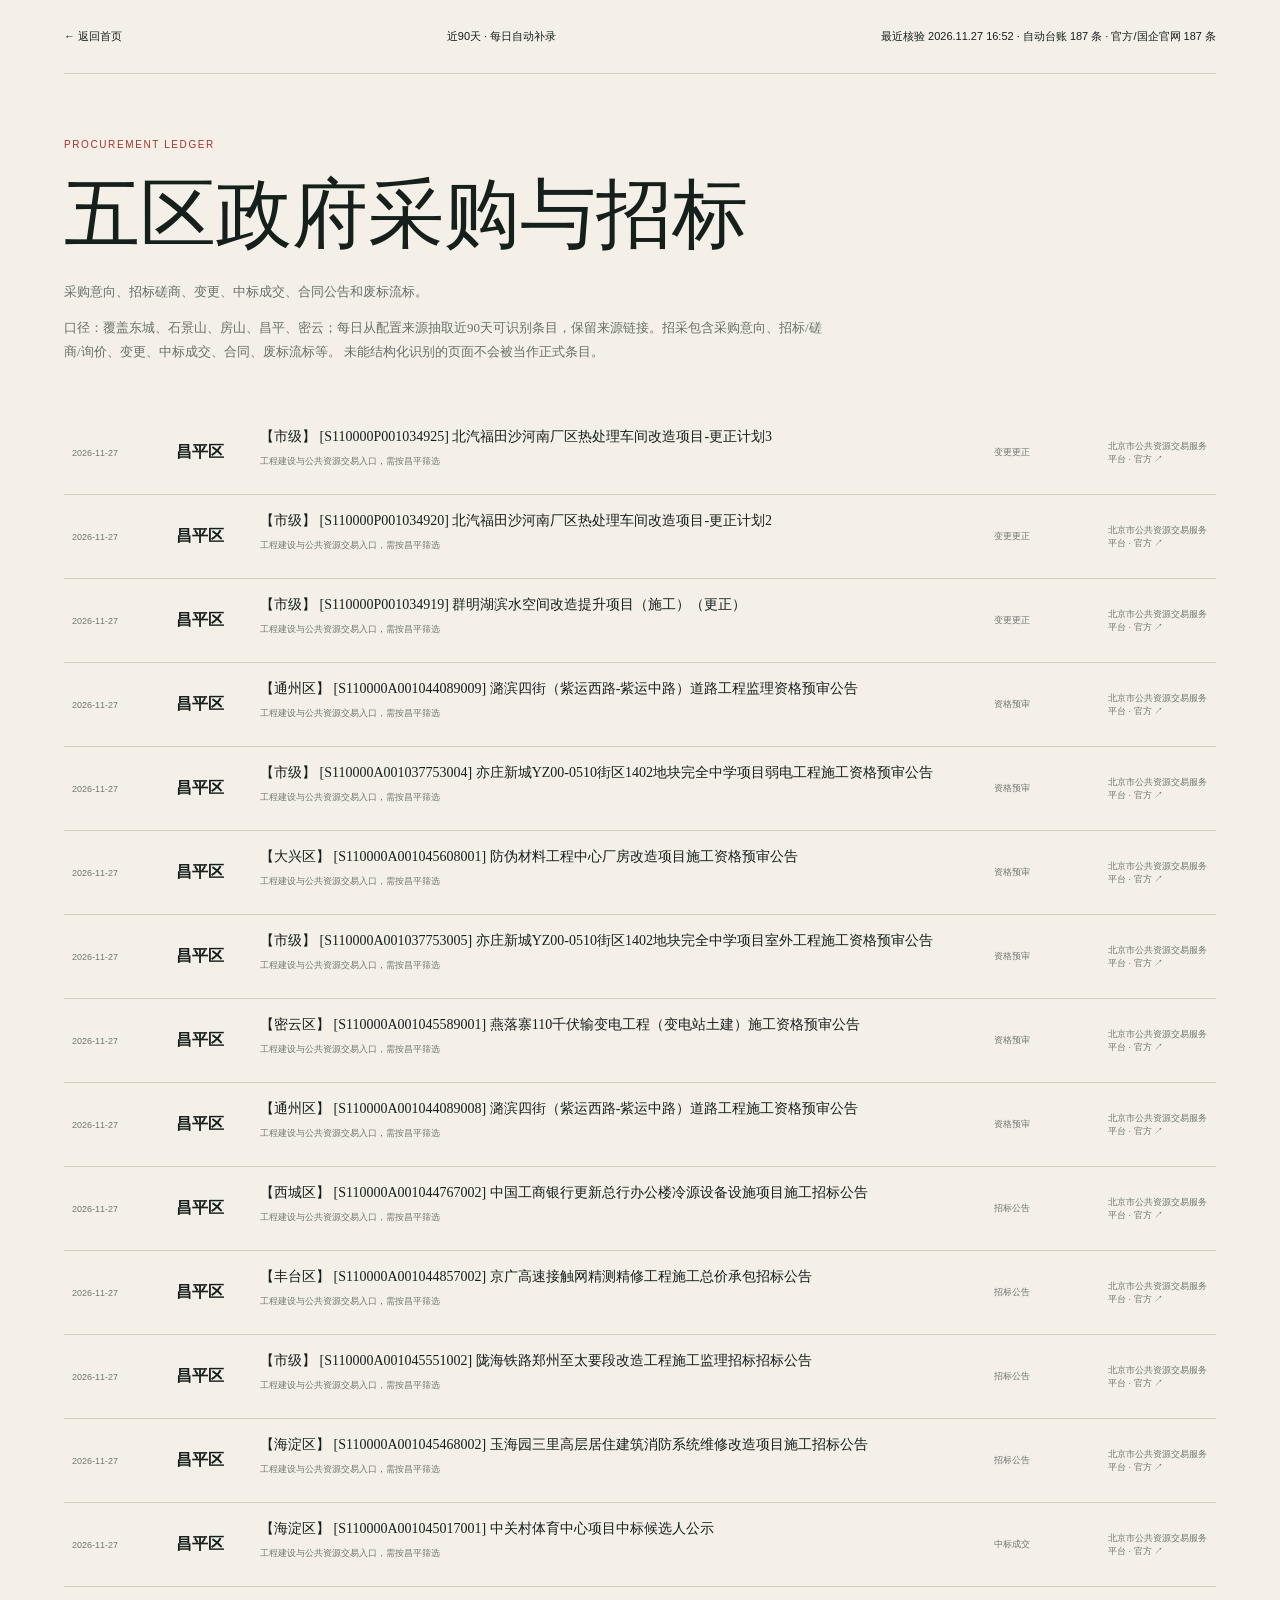
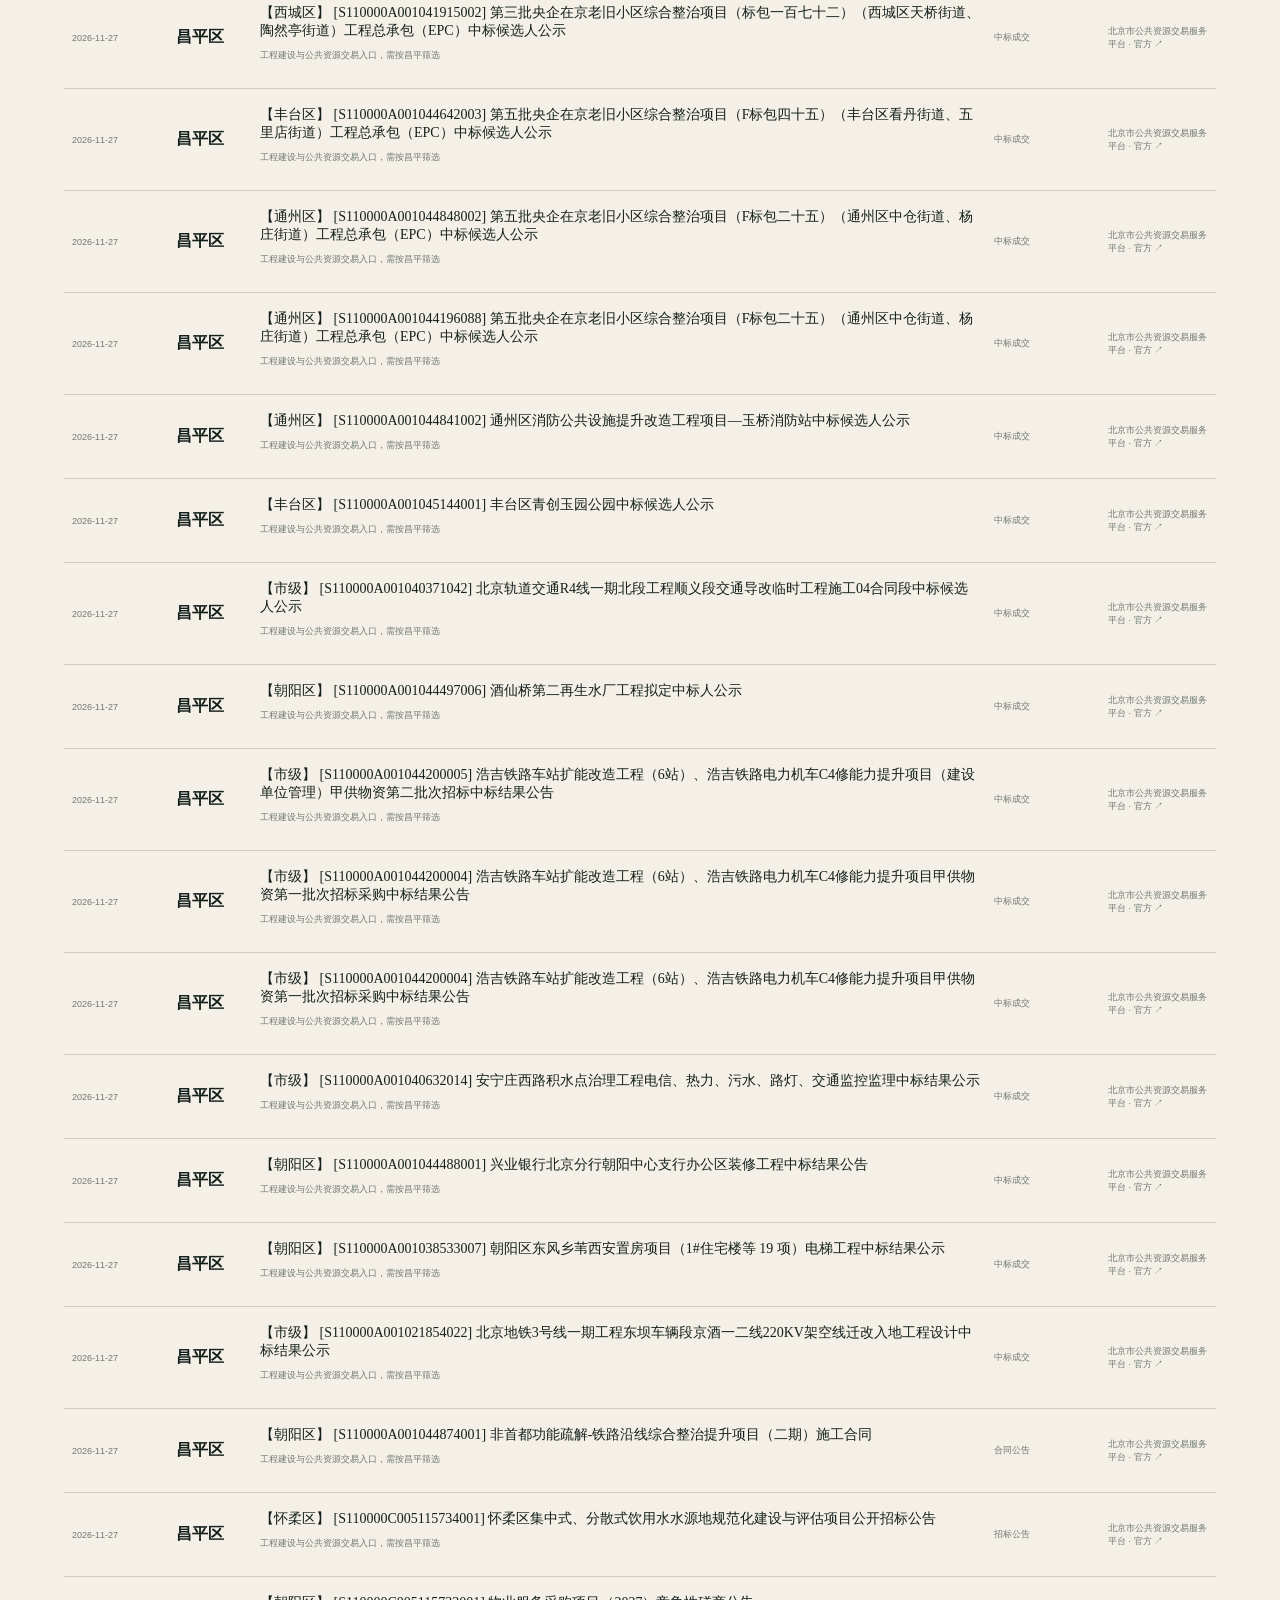
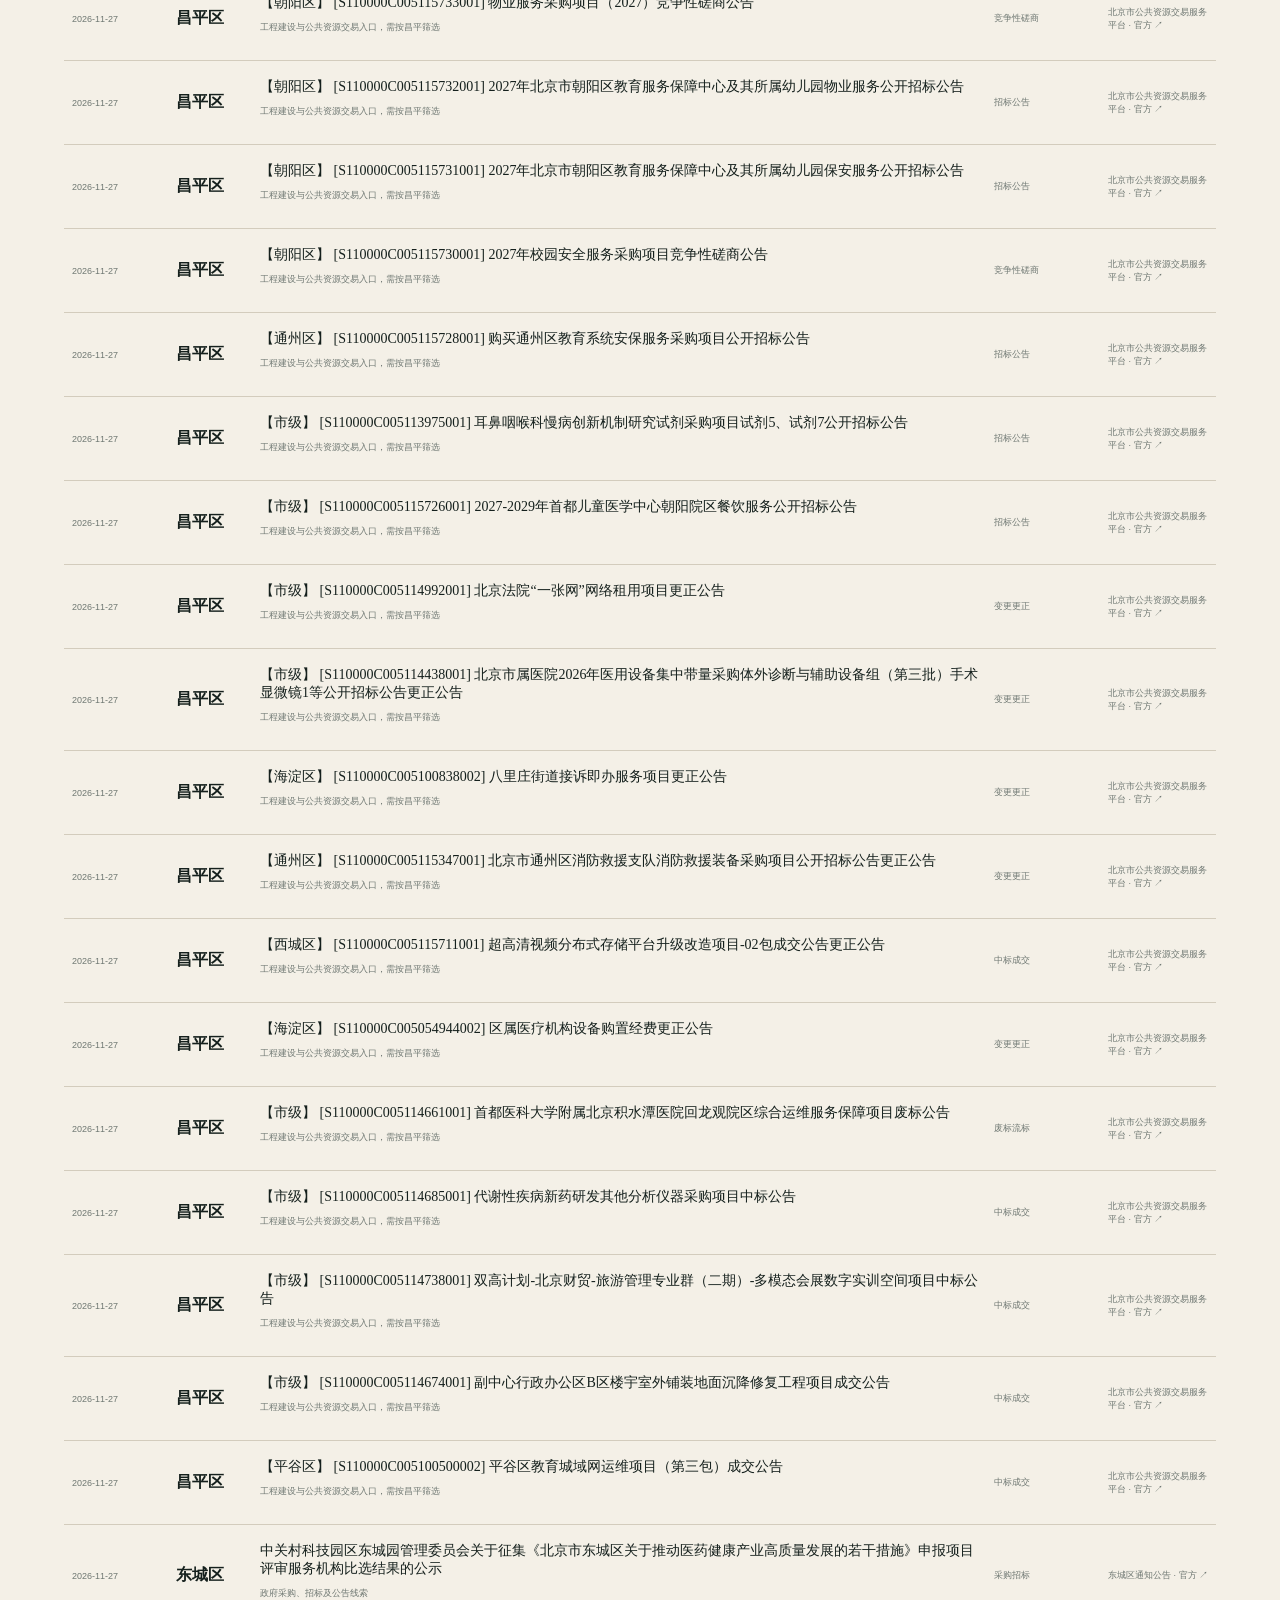
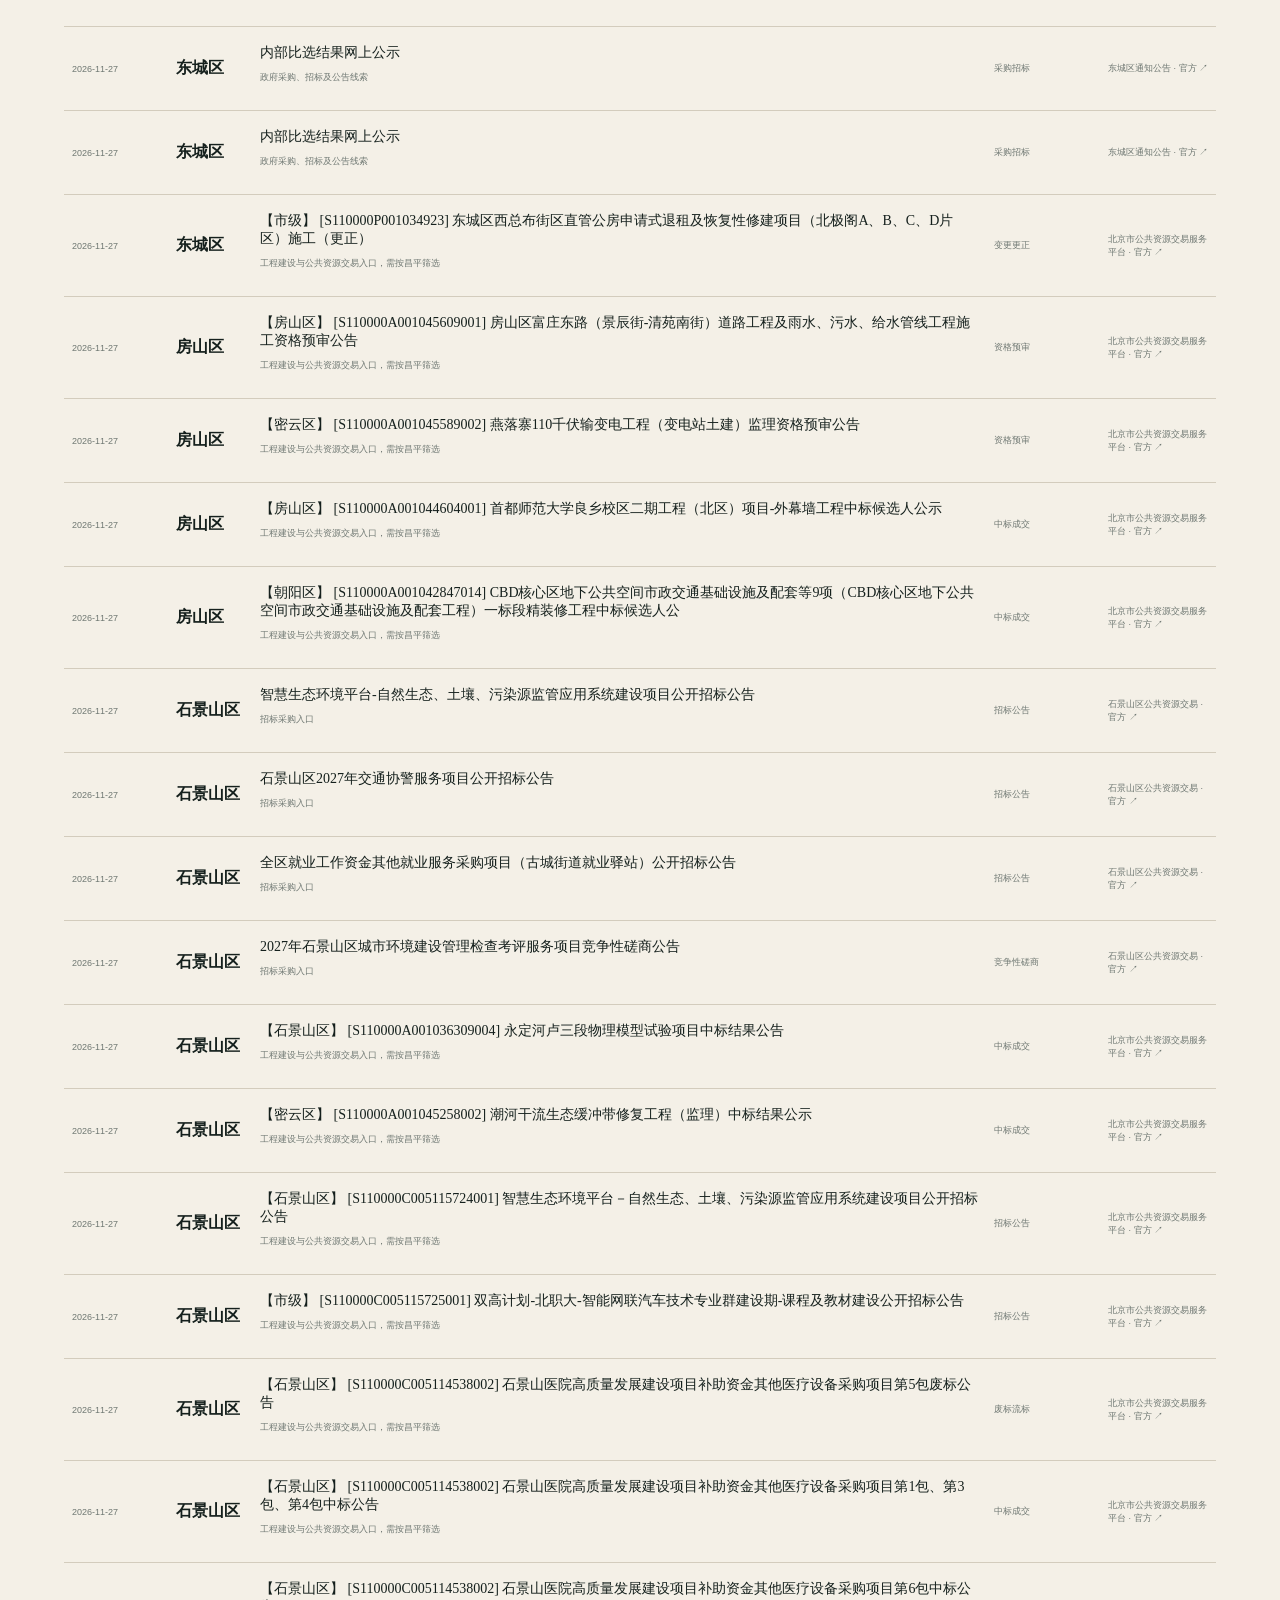
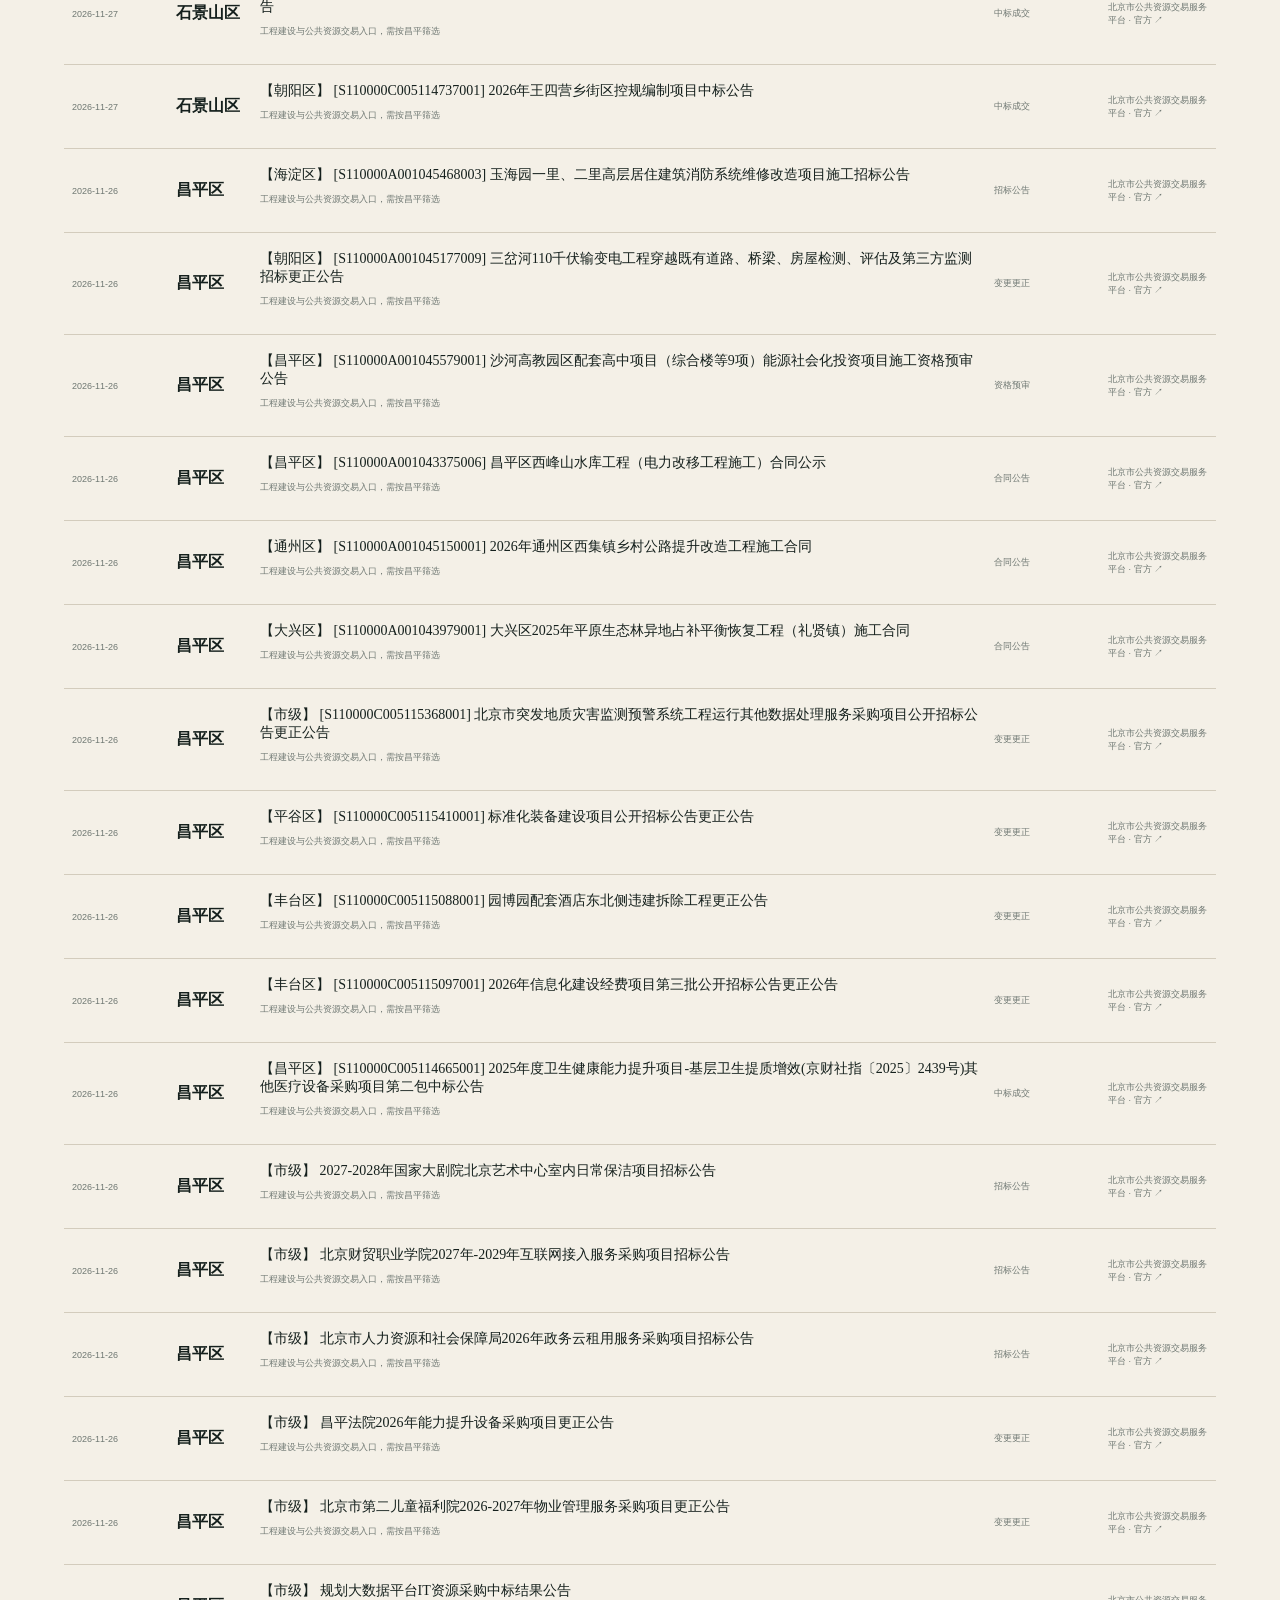
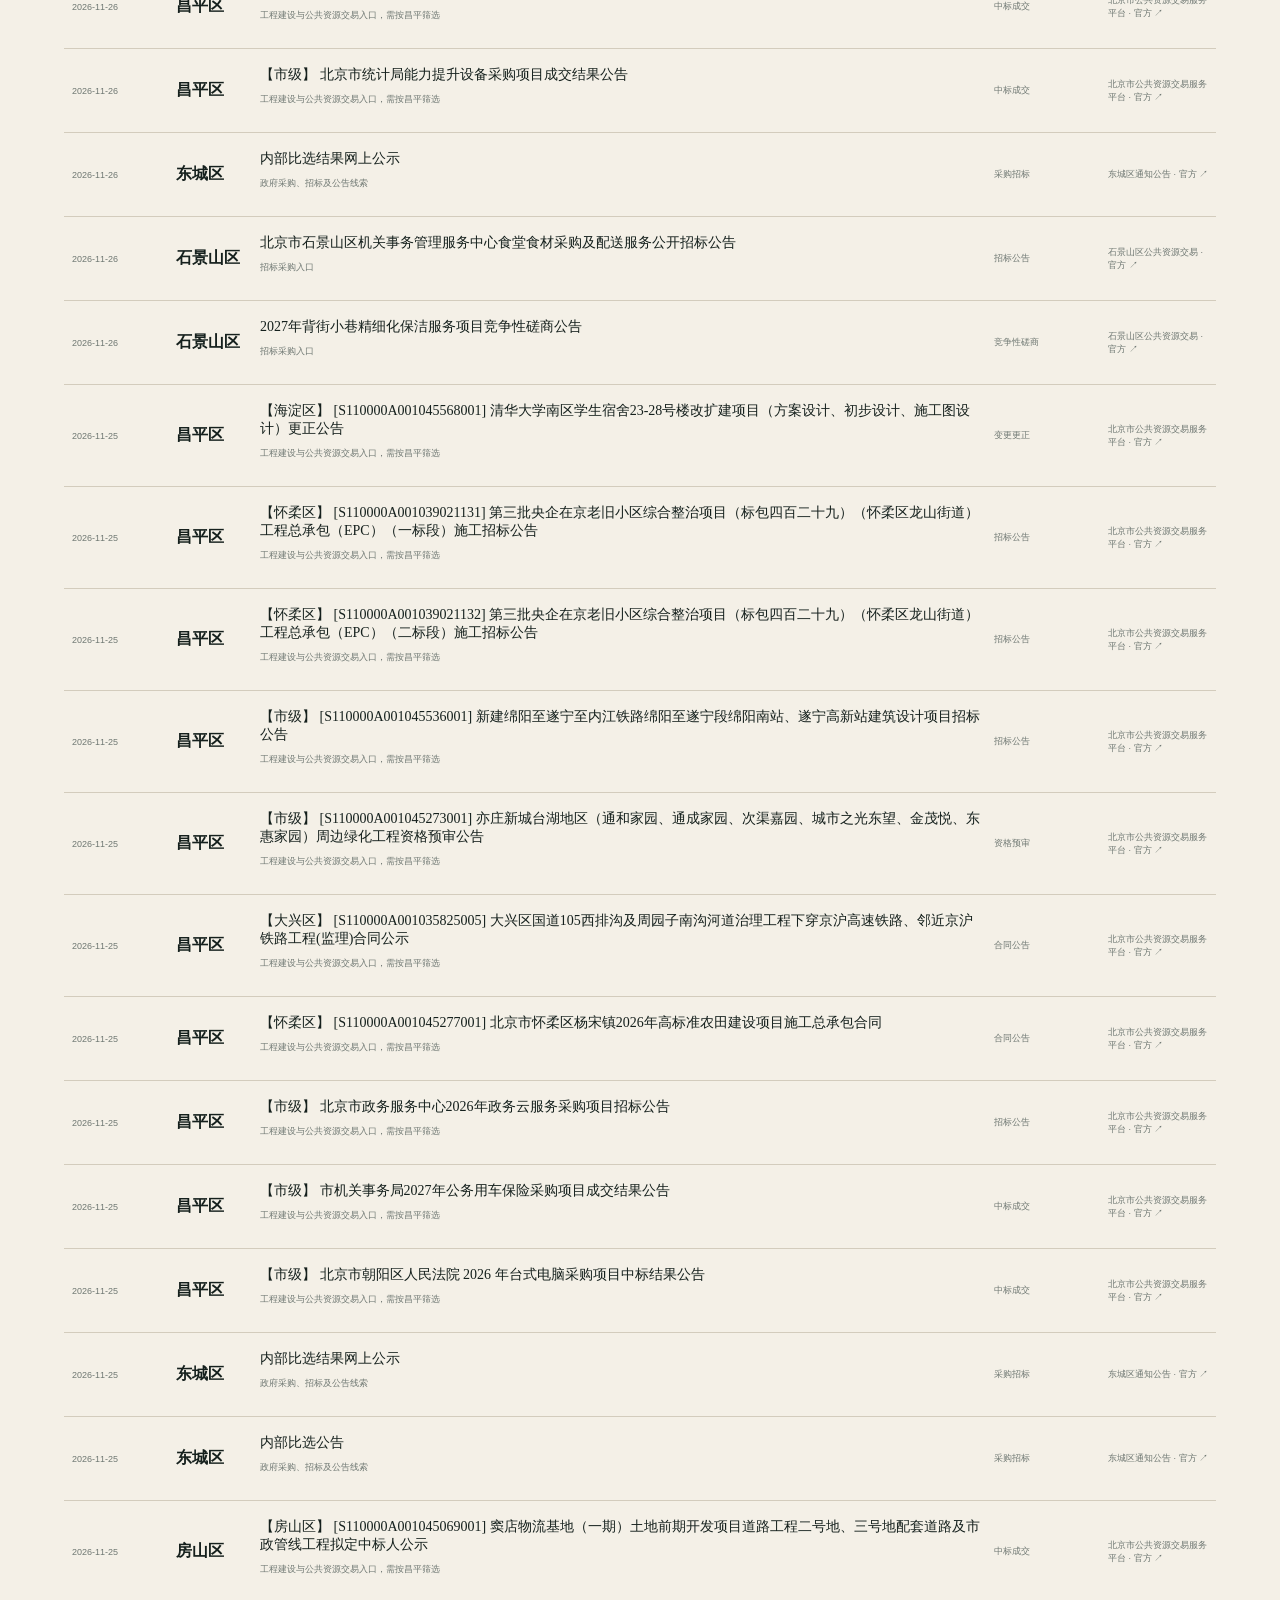
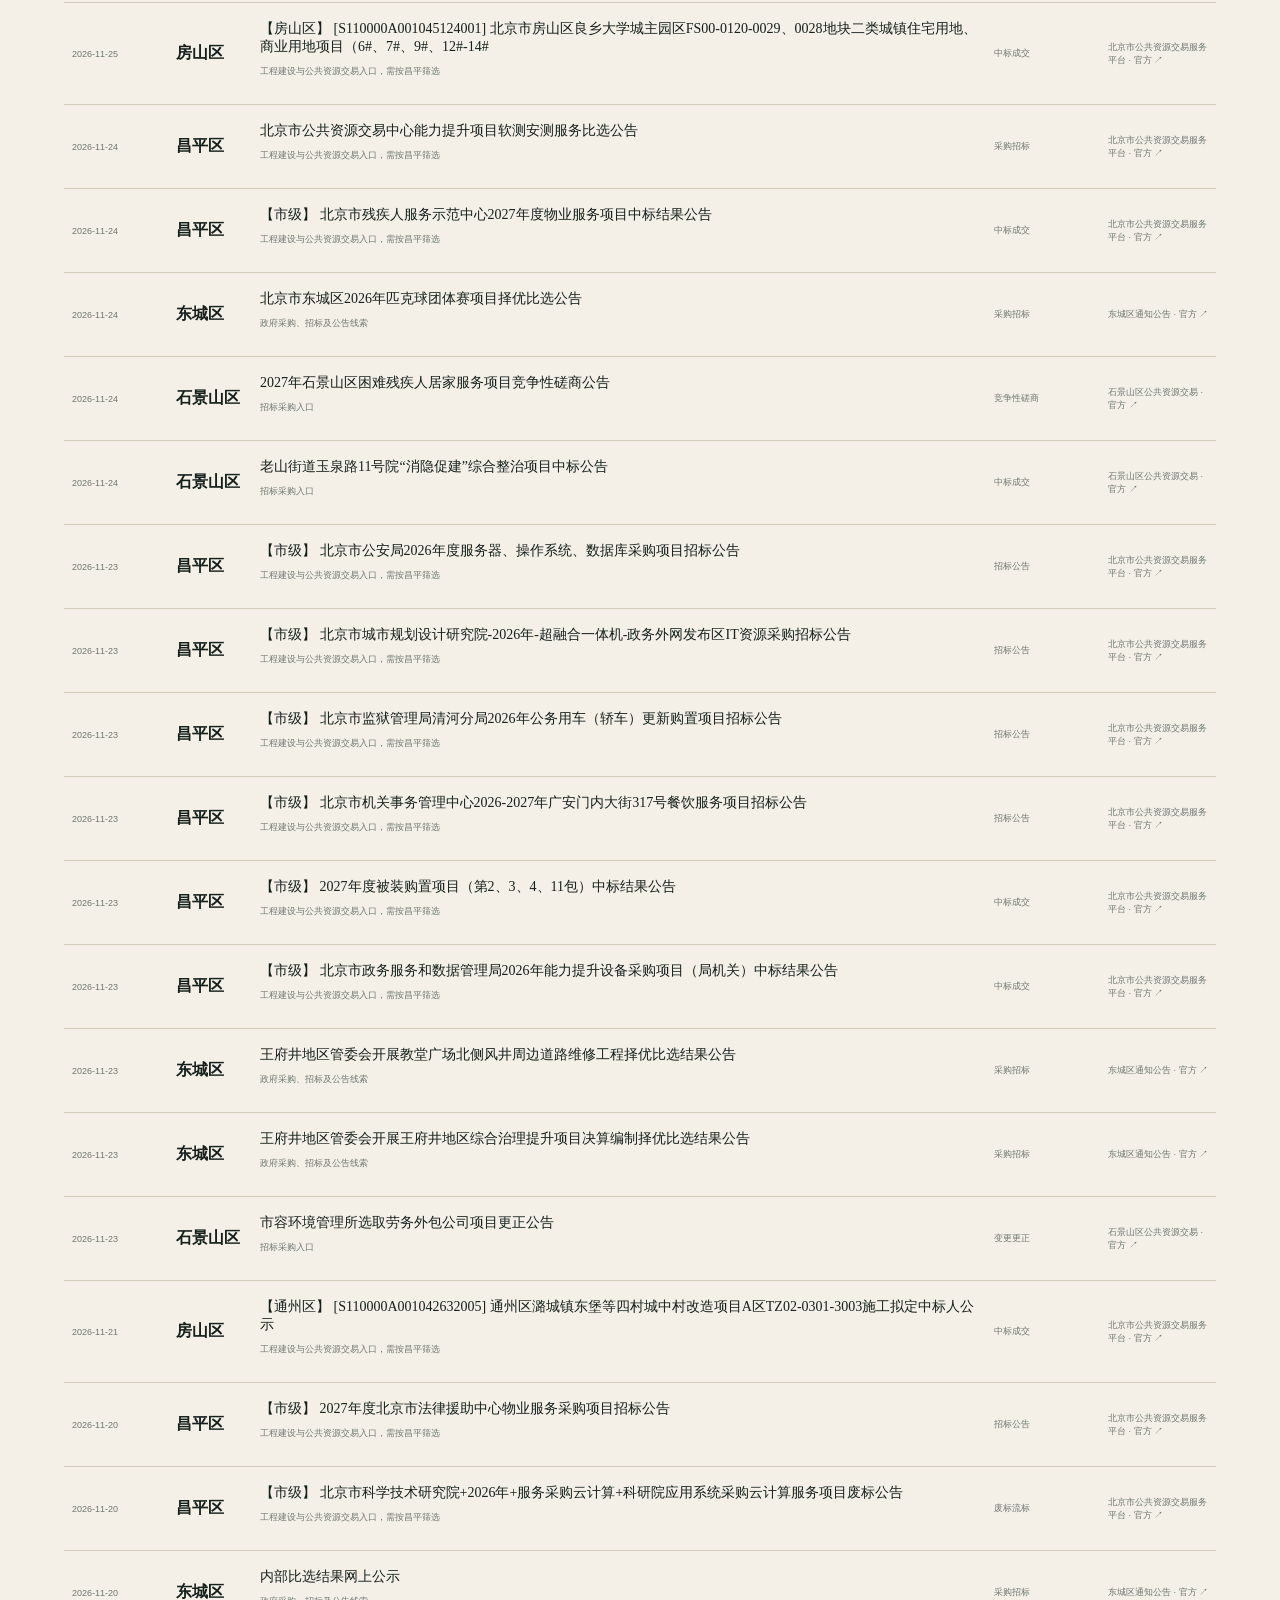
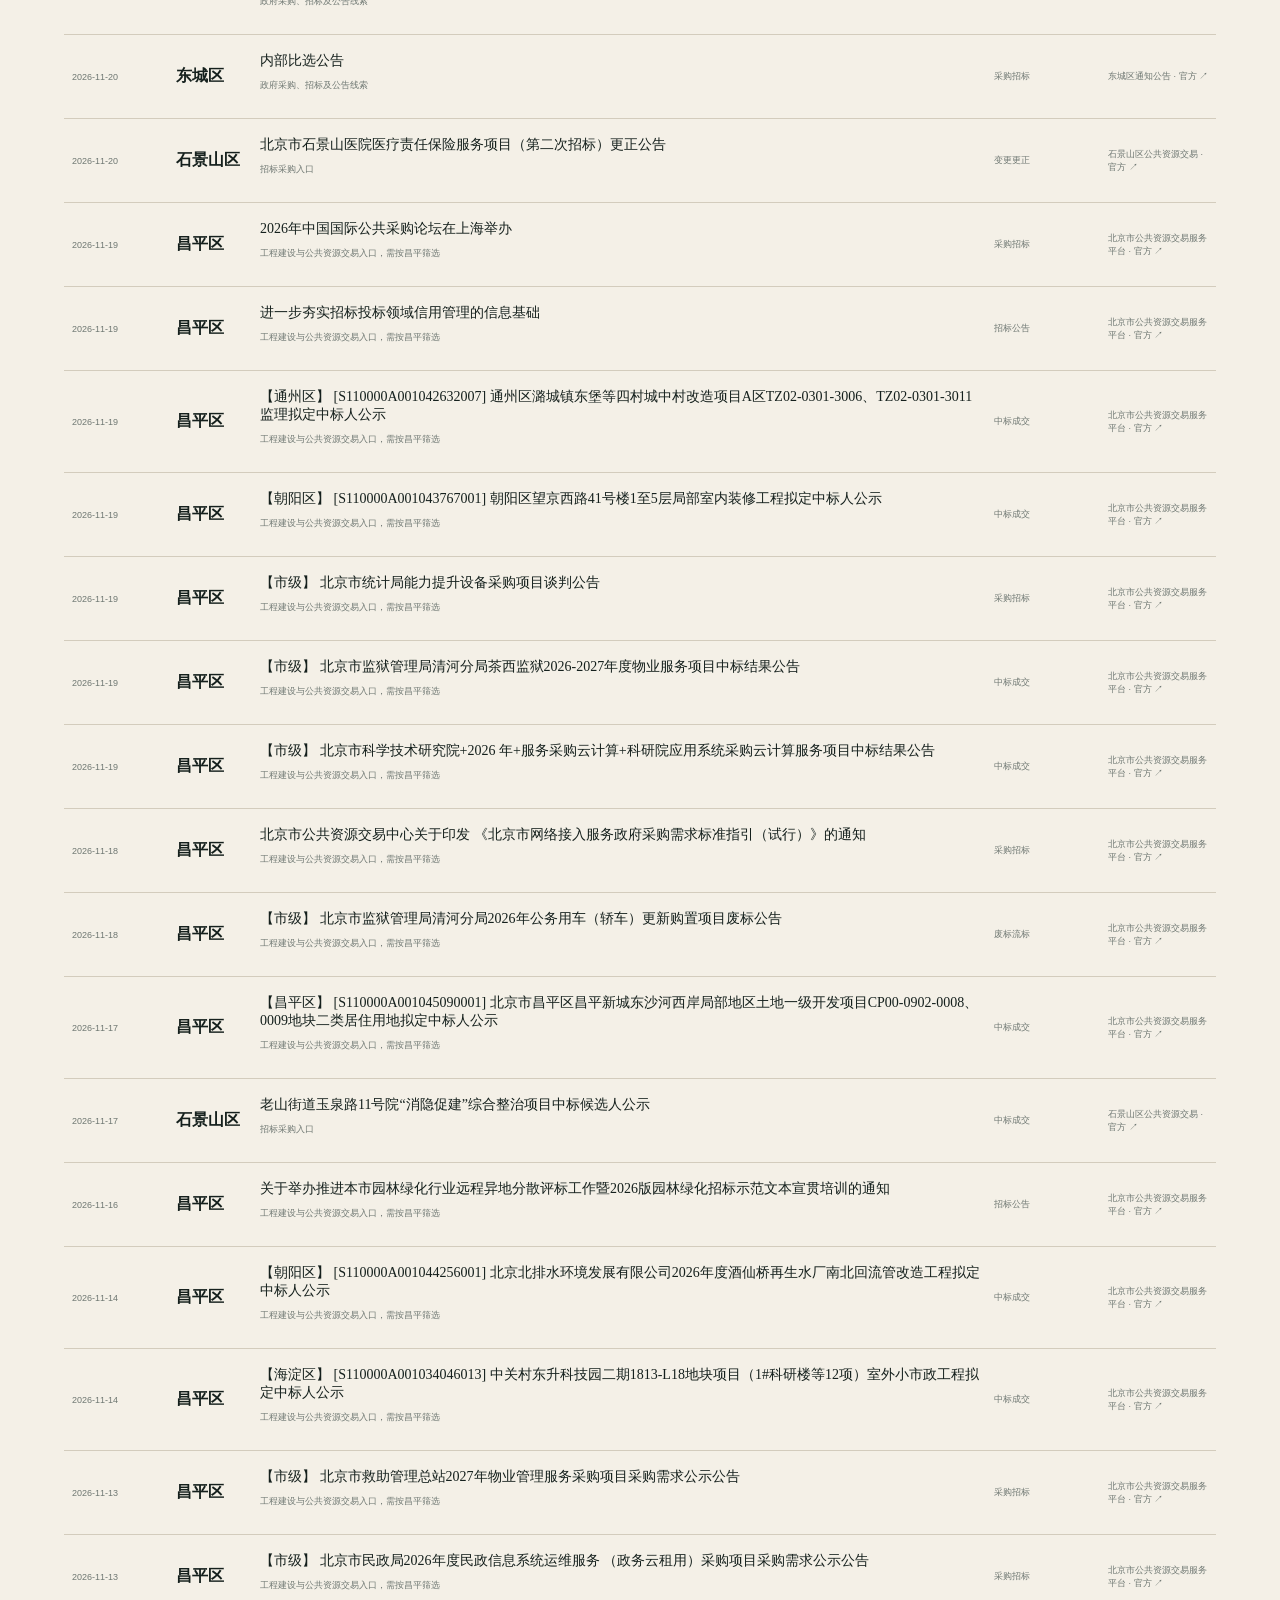
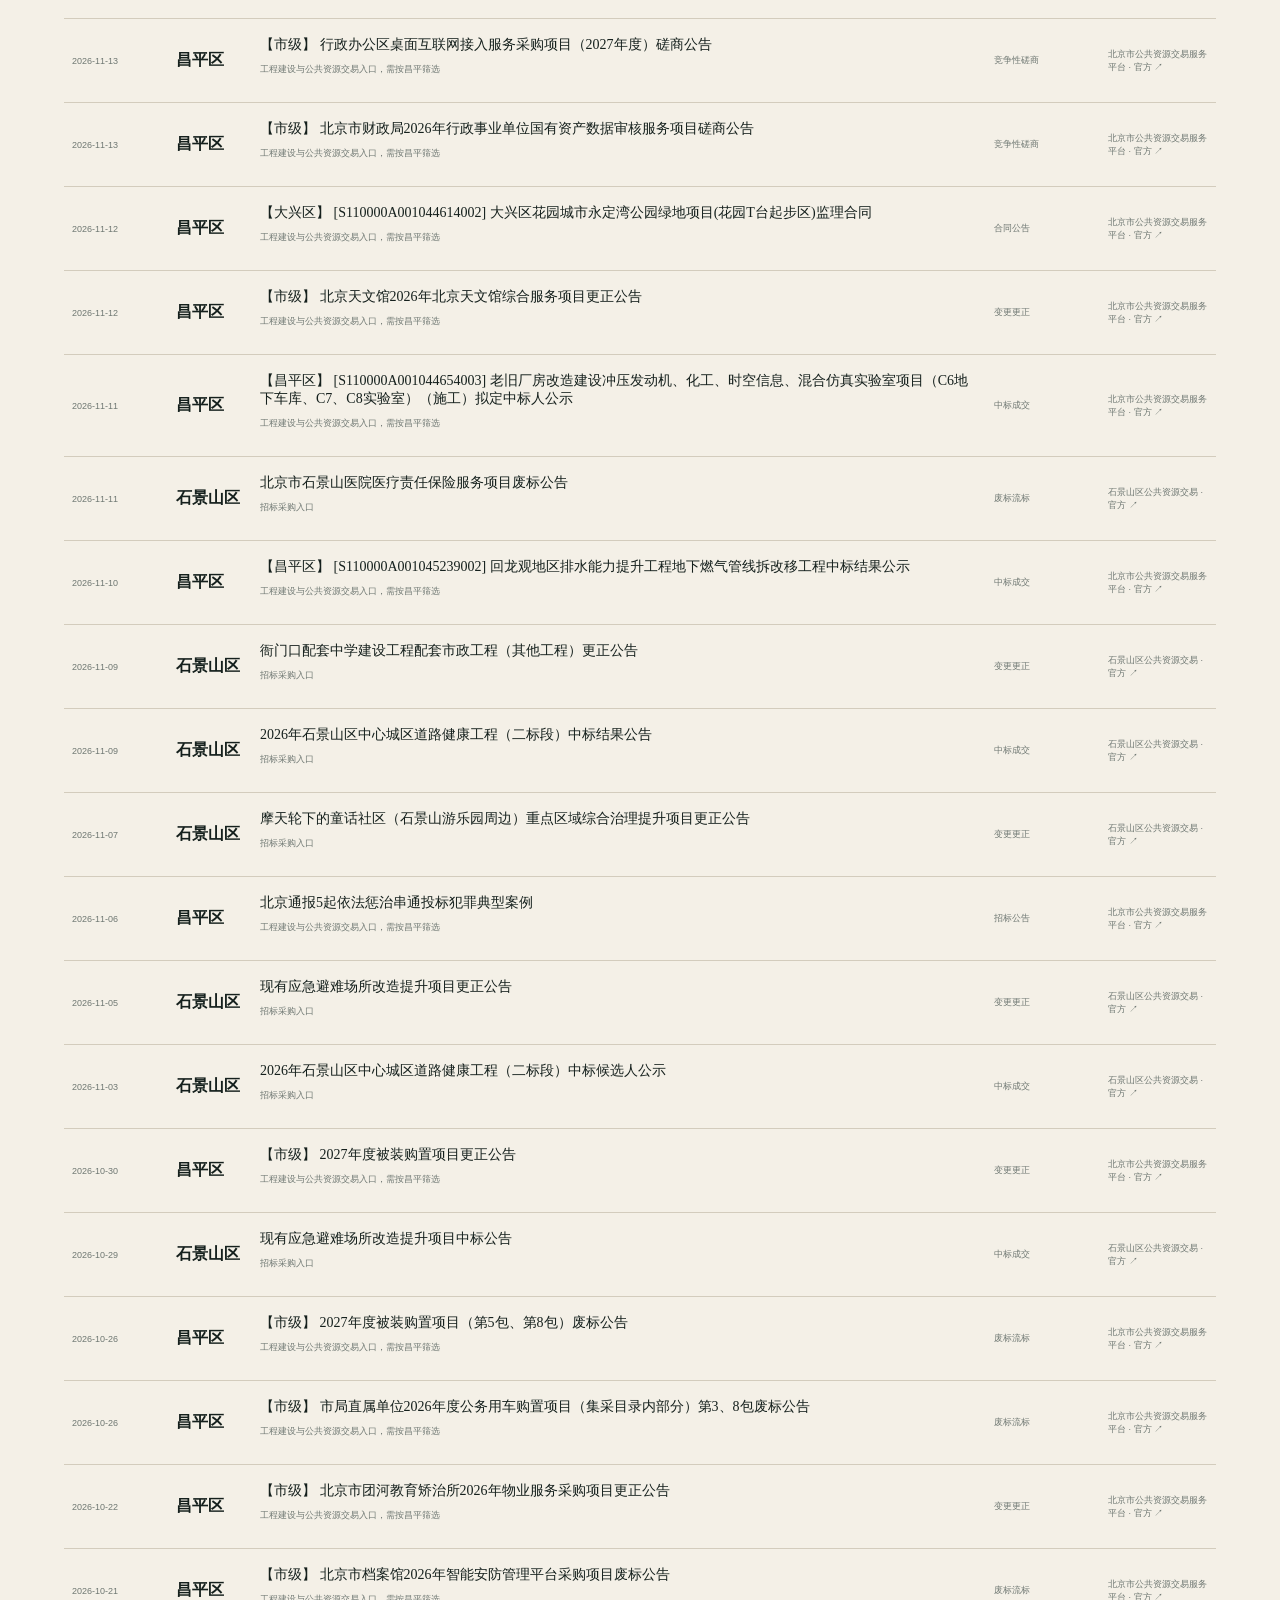
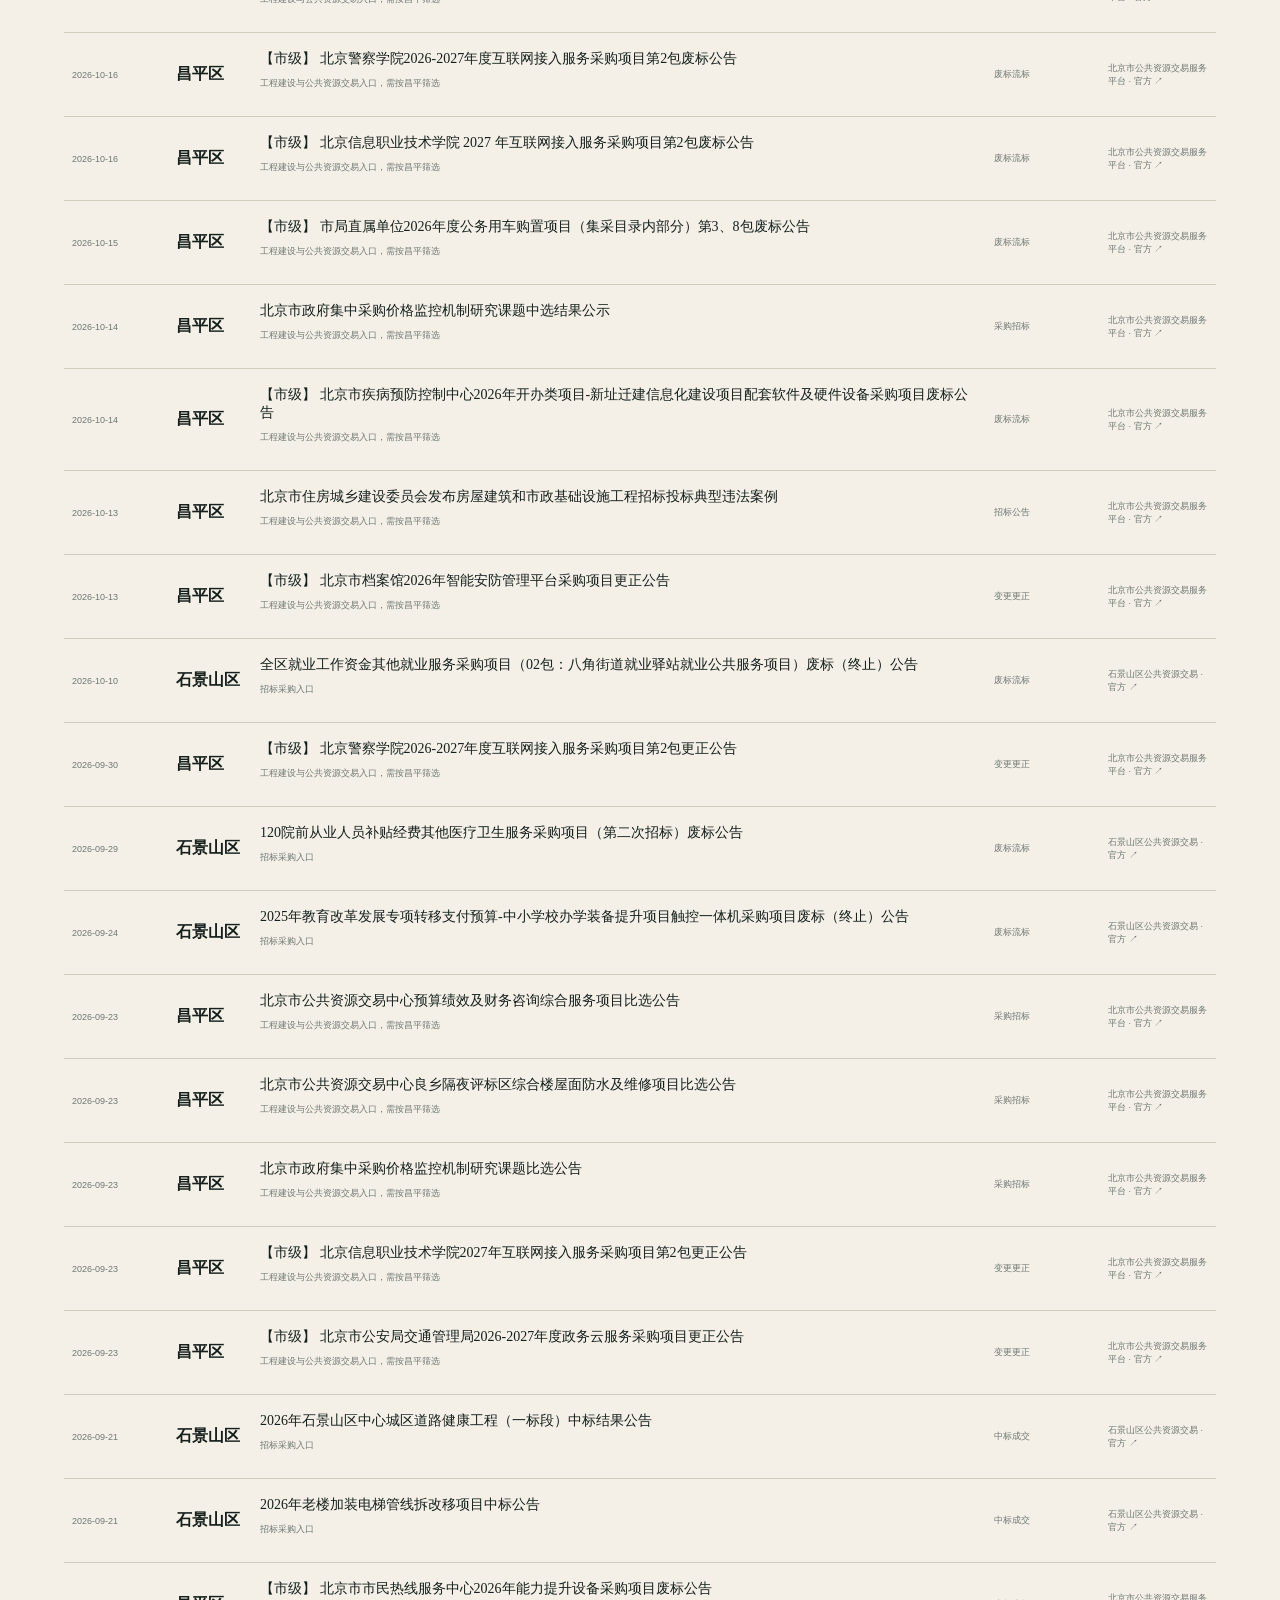
==== commit 370d60a4: "Daily source monitor update" ====
--- a/local-preview/procurement/index.html
+++ b/local-preview/procurement/index.html
@@ -1 +1 @@
-<!doctype html><html lang="zh-CN"><head><meta charset="utf-8"><meta name="viewport" content="width=device-width,initial-scale=1"><title>招采台账</title><link rel="stylesheet" href="../style.css"><link rel="stylesheet" href="../ledger-pages.css"></head><body><main class="ledger-page"><header><a href="../">← 返回首页</a><span>近90天 · 每日自动补录</span><span>最近核验 2026.11.26 16:41 · 自动台账 186 条 · 官方/国企官网 186 条</span></header><section><label>PROCUREMENT LEDGER</label><h1>五区政府采购与招标</h1><p>采购意向、招标磋商、变更、中标成交、合同公告和废标流标。</p><p class="ledger-note">口径：覆盖东城、石景山、房山、昌平、密云；每日从配置来源抽取近90天可识别条目，保留来源链接。招采包含采购意向、招标/磋商/询价、变更、中标成交、合同、废标流标等。 未能结构化识别的页面不会被当作正式条目。</p></section><div class="ledger-table"><a href="https://ggzyfw.beijing.gov.cn/jyxxgcjszbjh/20261126/5802713.html" target="_blank" rel="noreferrer"><article><time>2026-11-26</time><b>昌平区</b><div><h3>【市级】 [S110000P001034901] 北京市丰台区新宫地区服务保障业务用房项目（更正）</h3><p>工程建设与公共资源交易入口，需按昌平筛选</p></div><span>变更更正</span><em>北京市公共资源交易服务平台 · 官方 ↗</em></article></a><a href="https://ggzyfw.beijing.gov.cn/jyxxgcjszbjh/20261126/5802632.html" target="_blank" rel="noreferrer"><article><time>2026-11-26</time><b>昌平区</b><div><h3>【市级】 [S110000P001034898] 复兴医院整体建设提升项目 - 月坛门诊部及南病房楼腾挪改造（监理）（更正）</h3><p>工程建设与公共资源交易入口，需按昌平筛选</p></div><span>变更更正</span><em>北京市公共资源交易服务平台 · 官方 ↗</em></article></a><a href="https://ggzyfw.beijing.gov.cn/jyxxggjtbyqs/20261126/5802836.html" target="_blank" rel="noreferrer"><article><time>2026-11-26</time><b>昌平区</b><div><h3>【朝阳区】 [S110000A001022310026] 北京轨道交通28号线(原CBD线)工程信号系统设备安装工程项目施工资格预审公告</h3><p>工程建设与公共资源交易入口，需按昌平筛选</p></div><span>资格预审</span><em>北京市公共资源交易服务平台 · 官方 ↗</em></article></a><a href="https://ggzyfw.beijing.gov.cn/jyxxggjtbyqs/20261126/5802835.html" target="_blank" rel="noreferrer"><article><time>2026-11-26</time><b>昌平区</b><div><h3>【朝阳区】 [S110000A001045583001] 北京市朝阳区望京东路8号院3#科研研发中心一层局部、二至五层内装饰装修工程施工资格预审公告</h3><p>工程建设与公共资源交易入口，需按昌平筛选</p></div><span>资格预审</span><em>北京市公共资源交易服务平台 · 官方 ↗</em></article></a><a href="https://ggzyfw.beijing.gov.cn/jyxxggjtbyqs/20261126/5802834.html" target="_blank" rel="noreferrer"><article><time>2026-11-26</time><b>昌平区</b><div><h3>【朝阳区】 [S110000A001045583002] 北京市朝阳区望京东路8号院3#科研研发中心一层局部、二至五层内装饰装修工程（监理）监理资格预审公告</h3><p>工程建设与公共资源交易入口，需按昌平筛选</p></div><span>资格预审</span><em>北京市公共资源交易服务平台 · 官方 ↗</em></article></a><a href="https://ggzyfw.beijing.gov.cn/jyxxggjtbyqs/20261126/5802833.html" target="_blank" rel="noreferrer"><article><time>2026-11-26</time><b>昌平区</b><div><h3>【昌平区】 [S110000A001045234002] 南邵镇南环路回迁小区提升改造项目（2026年微提升）施工资格预审公告</h3><p>工程建设与公共资源交易入口，需按昌平筛选</p></div><span>资格预审</span><em>北京市公共资源交易服务平台 · 官方 ↗</em></article></a><a href="https://ggzyfw.beijing.gov.cn/jyxxggjtbyqs/20261126/5802591.html" target="_blank" rel="noreferrer"><article><time>2026-11-26</time><b>昌平区</b><div><h3>【昌平区】 [S110000A001045580001] 北京邮电大学沙河校区能源工程施工资格预审公告</h3><p>工程建设与公共资源交易入口，需按昌平筛选</p></div><span>资格预审</span><em>北京市公共资源交易服务平台 · 官方 ↗</em></article></a><a href="https://ggzyfw.beijing.gov.cn/jyxxgcjsgzgg/20261125/5801870.html" target="_blank" rel="noreferrer"><article><time>2026-11-26</time><b>昌平区</b><div><h3>【昌平区】 [S110000A001045579001] 沙河高教园区配套高中项目（综合楼等9项）能源社会化投资项目施工资格预审公告</h3><p>工程建设与公共资源交易入口，需按昌平筛选</p></div><span>资格预审</span><em>北京市公共资源交易服务平台 · 官方 ↗</em></article></a><a href="https://ggzyfw.beijing.gov.cn/jyxxzbhxrgs/20261126/5802907.html" target="_blank" rel="noreferrer"><article><time>2026-11-26</time><b>昌平区</b><div><h3>【通州区】 [S110000A001044888002] 马驹桥镇物流园区五支沟及周边积水点治理工程（一标段）中标候选人公示</h3><p>工程建设与公共资源交易入口，需按昌平筛选</p></div><span>中标成交</span><em>北京市公共资源交易服务平台 · 官方 ↗</em></article></a><a href="https://ggzyfw.beijing.gov.cn/jyxxzbhxrgs/20261126/5802904.html" target="_blank" rel="noreferrer"><article><time>2026-11-26</time><b>昌平区</b><div><h3>【通州区】 [S110000A001044888003] 马驹桥镇物流园区五支沟及周边积水点治理工程（二标段）中标候选人公示</h3><p>工程建设与公共资源交易入口，需按昌平筛选</p></div><span>中标成交</span><em>北京市公共资源交易服务平台 · 官方 ↗</em></article></a><a href="https://ggzyfw.beijing.gov.cn/jyxxzbhxrgs/20261126/5802852.html" target="_blank" rel="noreferrer"><article><time>2026-11-26</time><b>昌平区</b><div><h3>【朝阳区】 [S110000A001044618002] 花样罗马餐厅迁址新建项目中标候选人公示</h3><p>工程建设与公共资源交易入口，需按昌平筛选</p></div><span>中标成交</span><em>北京市公共资源交易服务平台 · 官方 ↗</em></article></a><a href="https://ggzyfw.beijing.gov.cn/jyxxzbhxrgs/20261126/5802811.html" target="_blank" rel="noreferrer"><article><time>2026-11-26</time><b>昌平区</b><div><h3>【通州区】 [S110000A001044959006] 2026年通州区老旧小区市政管线改造项目-三标段中标候选人公示</h3><p>工程建设与公共资源交易入口，需按昌平筛选</p></div><span>中标成交</span><em>北京市公共资源交易服务平台 · 官方 ↗</em></article></a><a href="https://ggzyfw.beijing.gov.cn/jyxxzbhxrgs/20261126/5802791.html" target="_blank" rel="noreferrer"><article><time>2026-11-26</time><b>昌平区</b><div><h3>【丰台区】 [S110000A001045297001] 北京通用航天医院公共卫生楼及10kV总配电室建设项目（监理）中标候选人公示</h3><p>工程建设与公共资源交易入口，需按昌平筛选</p></div><span>中标成交</span><em>北京市公共资源交易服务平台 · 官方 ↗</em></article></a><a href="https://ggzyfw.beijing.gov.cn/jyxxzbhxrgs/20261126/5802683.html" target="_blank" rel="noreferrer"><article><time>2026-11-26</time><b>昌平区</b><div><h3>【延庆区】 [S110000A001043041011] 北京市延庆区森林防火基础设施建设工程（三期）（四标段）中标候选人公示</h3><p>工程建设与公共资源交易入口，需按昌平筛选</p></div><span>中标成交</span><em>北京市公共资源交易服务平台 · 官方 ↗</em></article></a><a href="https://ggzyfw.beijing.gov.cn/jyxxzbhxrgs/20261126/5802684.html" target="_blank" rel="noreferrer"><article><time>2026-11-26</time><b>昌平区</b><div><h3>【延庆区】 [S110000A001043041009] 北京市延庆区森林防火基础设施建设工程（三期）（八标段）中标候选人公示</h3><p>工程建设与公共资源交易入口，需按昌平筛选</p></div><span>中标成交</span><em>北京市公共资源交易服务平台 · 官方 ↗</em></article></a><a href="https://ggzyfw.beijing.gov.cn/jyxxzbhxrgs/20261126/5802661.html" target="_blank" rel="noreferrer"><article><time>2026-11-26</time><b>昌平区</b><div><h3>【通州区】 [S110000A001044744001] 智汇园三期配套设施改造提升项目室外景观及园林绿化工程中标候选人公示</h3><p>工程建设与公共资源交易入口，需按昌平筛选</p></div><span>中标成交</span><em>北京市公共资源交易服务平台 · 官方 ↗</em></article></a><a href="https://ggzyfw.beijing.gov.cn/jyxxzbhxrgs/20261126/5802629.html" target="_blank" rel="noreferrer"><article><time>2026-11-26</time><b>昌平区</b><div><h3>【朝阳区】 [S110000A001045344001] 蓝岛大厦升级改造项目（方案设计、初步设计、施工图设计）中标候选人公示</h3><p>工程建设与公共资源交易入口，需按昌平筛选</p></div><span>中标成交</span><em>北京市公共资源交易服务平台 · 官方 ↗</em></article></a><a href="https://ggzyfw.beijing.gov.cn/jyxxgcjszbyx/20261125/5801347.html" target="_blank" rel="noreferrer"><article><time>2026-11-26</time><b>昌平区</b><div><h3>【朝阳区】 [S110000A001044497006] 酒仙桥第二再生水厂工程拟定中标人公示</h3><p>工程建设与公共资源交易入口，需按昌平筛选</p></div><span>中标成交</span><em>北京市公共资源交易服务平台 · 官方 ↗</em></article></a><a href="https://ggzyfw.beijing.gov.cn/jyxxzbgg/20261126/5802662.html" target="_blank" rel="noreferrer"><article><time>2026-11-26</time><b>昌平区</b><div><h3>【市级】 [S110000A001034864027] 新建延安至榆林铁路站房信息工程及客服设施系统集成工程中标结果公告</h3><p>工程建设与公共资源交易入口，需按昌平筛选</p></div><span>中标成交</span><em>北京市公共资源交易服务平台 · 官方 ↗</em></article></a><a href="https://ggzyfw.beijing.gov.cn/jyxxzbgg/20261126/5802664.html" target="_blank" rel="noreferrer"><article><time>2026-11-26</time><b>昌平区</b><div><h3>【市级】 [S110000A001034864027] 新建延安至榆林铁路站房信息工程及客服设施系统集成工程中标结果公告</h3><p>工程建设与公共资源交易入口，需按昌平筛选</p></div><span>中标成交</span><em>北京市公共资源交易服务平台 · 官方 ↗</em></article></a><a href="https://ggzyfw.beijing.gov.cn/jyxxzbgg/20261126/5802663.html" target="_blank" rel="noreferrer"><article><time>2026-11-26</time><b>昌平区</b><div><h3>【市级】 [S110000A001031088026] 新建西安至重庆高速铁路安康至重庆段 （陕西段）站房信息工程及客服设施系统集成工程中标结果公告</h3><p>工程建设与公共资源交易入口，需按昌平筛选</p></div><span>中标成交</span><em>北京市公共资源交易服务平台 · 官方 ↗</em></article></a><a href="https://ggzyfw.beijing.gov.cn/jyxxzbgg/20261126/5802641.html" target="_blank" rel="noreferrer"><article><time>2026-11-26</time><b>昌平区</b><div><h3>【海淀区】 [S110000A001036324036] 海淀区东升镇北部片区朱房四街棚户区改造项目一期（安置房用地）（22-1#住宅楼等21项）（23-1#幼儿园等5项）（24-1#化粪池等</h3><p>工程建设与公共资源交易入口，需按昌平筛选</p></div><span>中标成交</span><em>北京市公共资源交易服务平台 · 官方 ↗</em></article></a><a href="https://ggzyfw.beijing.gov.cn/jyxxzbgg/20261126/5802642.html" target="_blank" rel="noreferrer"><article><time>2026-11-26</time><b>昌平区</b><div><h3>【海淀区】 [S110000A001036324035] 海淀区东升镇北部片区朱房四街棚户区改造项目一期（安置房用地）（32-1#住宅楼等20项）铝合金门窗及铝合金百叶等采购项目中标结果公示</h3><p>工程建设与公共资源交易入口，需按昌平筛选</p></div><span>中标成交</span><em>北京市公共资源交易服务平台 · 官方 ↗</em></article></a><a href="https://ggzyfw.beijing.gov.cn/jyxxzbgg/20261126/5802631.html" target="_blank" rel="noreferrer"><article><time>2026-11-26</time><b>昌平区</b><div><h3>【海淀区】 [S110000A001044196069] 第五批央企在京老旧小区综合整治项目（F标包十三）（海淀区万寿路街道）工程总承包（EPC）中标结果公告</h3><p>工程建设与公共资源交易入口，需按昌平筛选</p></div><span>中标成交</span><em>北京市公共资源交易服务平台 · 官方 ↗</em></article></a><a href="https://ggzyfw.beijing.gov.cn/jyxxzbgg/20261126/5802614.html" target="_blank" rel="noreferrer"><article><time>2026-11-26</time><b>昌平区</b><div><h3>【海淀区】 [S110000A001044196071] 第五批央企在京老旧小区综合整治项目（F标包十三）（海淀区万寿路街道）工程总承包（EPC）中标结果公告</h3><p>工程建设与公共资源交易入口，需按昌平筛选</p></div><span>中标成交</span><em>北京市公共资源交易服务平台 · 官方 ↗</em></article></a><a href="https://ggzyfw.beijing.gov.cn/jyxxzbgg/20261125/5801988.html" target="_blank" rel="noreferrer"><article><time>2026-11-26</time><b>昌平区</b><div><h3>【海淀区】 [S110000A001045029001] 北京交通大学校园基础设施及校舍安全改造（综合管线改造）中标结果公告</h3><p>工程建设与公共资源交易入口，需按昌平筛选</p></div><span>中标成交</span><em>北京市公共资源交易服务平台 · 官方 ↗</em></article></a><a href="https://ggzyfw.beijing.gov.cn/jyxxcggg/20261126/5802949.html" target="_blank" rel="noreferrer"><article><time>2026-11-26</time><b>昌平区</b><div><h3>【平谷区】 [S110000C005115621001] 黄松峪乡塔洼村、梨树沟村生活污水治理项目竞争性磋商公告</h3><p>工程建设与公共资源交易入口，需按昌平筛选</p></div><span>竞争性磋商</span><em>北京市公共资源交易服务平台 · 官方 ↗</em></article></a><a href="https://ggzyfw.beijing.gov.cn/jyxxcggg/20261126/5802947.html" target="_blank" rel="noreferrer"><article><time>2026-11-26</time><b>昌平区</b><div><h3>【市级】 [S110000C005115620001] 北京市药品监督管理局2026年信息化系统升级改造云计算服务采购项目招标公告</h3><p>工程建设与公共资源交易入口，需按昌平筛选</p></div><span>招标公告</span><em>北京市公共资源交易服务平台 · 官方 ↗</em></article></a><a href="https://ggzyfw.beijing.gov.cn/jyxxcggg/20261126/5802854.html" target="_blank" rel="noreferrer"><article><time>2026-11-26</time><b>昌平区</b><div><h3>【海淀区】 [S110000C005058179016] 北京市海淀区实验小学申报“城乡义务教育生均公用经费（区级小学）物业管理服务采购项目”政府采购项目公开招标公告</h3><p>工程建设与公共资源交易入口，需按昌平筛选</p></div><span>招标公告</span><em>北京市公共资源交易服务平台 · 官方 ↗</em></article></a><a href="https://ggzyfw.beijing.gov.cn/jyxxcggg/20261126/5802867.html" target="_blank" rel="noreferrer"><article><time>2026-11-26</time><b>昌平区</b><div><h3>【丰台区】 [S110000C005115617001] 2027年展项运维项目公开招标公告</h3><p>工程建设与公共资源交易入口，需按昌平筛选</p></div><span>招标公告</span><em>北京市公共资源交易服务平台 · 官方 ↗</em></article></a><a href="https://ggzyfw.beijing.gov.cn/jyxxcggg/20261126/5802869.html" target="_blank" rel="noreferrer"><article><time>2026-11-26</time><b>昌平区</b><div><h3>【朝阳区】 [S110000C005115618001] 2027年双井街道餐饮服务采购项目竞争性磋商公告</h3><p>工程建设与公共资源交易入口，需按昌平筛选</p></div><span>竞争性磋商</span><em>北京市公共资源交易服务平台 · 官方 ↗</em></article></a><a href="https://ggzyfw.beijing.gov.cn/jyxxcggg/20261126/5802860.html" target="_blank" rel="noreferrer"><article><time>2026-11-26</time><b>昌平区</b><div><h3>【朝阳区】 [S110000C005115615001] 垡头街道2026-2027年度生活垃圾分类第三方服务项目竞争性磋商公告</h3><p>工程建设与公共资源交易入口，需按昌平筛选</p></div><span>竞争性磋商</span><em>北京市公共资源交易服务平台 · 官方 ↗</em></article></a><a href="https://ggzyfw.beijing.gov.cn/jyxxcggg/20261126/5802871.html" target="_blank" rel="noreferrer"><article><time>2026-11-26</time><b>昌平区</b><div><h3>【朝阳区】 [S110000C005115607001] 豆各庄乡2027年食堂三方管理服务项目竞争性磋商公告</h3><p>工程建设与公共资源交易入口，需按昌平筛选</p></div><span>竞争性磋商</span><em>北京市公共资源交易服务平台 · 官方 ↗</em></article></a><a href="https://ggzyfw.beijing.gov.cn/jyxxgzsx/20261126/5802950.html" target="_blank" rel="noreferrer"><article><time>2026-11-26</time><b>昌平区</b><div><h3>【平谷区】 [S110000C005115410001] 标准化装备建设项目公开招标公告更正公告</h3><p>工程建设与公共资源交易入口，需按昌平筛选</p></div><span>变更更正</span><em>北京市公共资源交易服务平台 · 官方 ↗</em></article></a><a href="https://ggzyfw.beijing.gov.cn/jyxxgzsx/20261126/5802882.html" target="_blank" rel="noreferrer"><article><time>2026-11-26</time><b>昌平区</b><div><h3>【丰台区】 [S110000C005115088001] 园博园配套酒店东北侧违建拆除工程更正公告</h3><p>工程建设与公共资源交易入口，需按昌平筛选</p></div><span>变更更正</span><em>北京市公共资源交易服务平台 · 官方 ↗</em></article></a><a href="https://ggzyfw.beijing.gov.cn/jyxxgzsx/20261126/5802832.html" target="_blank" rel="noreferrer"><article><time>2026-11-26</time><b>昌平区</b><div><h3>【丰台区】 [S110000C005115097001] 2026年信息化建设经费项目第三批公开招标公告更正公告</h3><p>工程建设与公共资源交易入口，需按昌平筛选</p></div><span>变更更正</span><em>北京市公共资源交易服务平台 · 官方 ↗</em></article></a><a href="https://ggzyfw.beijing.gov.cn/jyxxgzsx/20261126/5802820.html" target="_blank" rel="noreferrer"><article><time>2026-11-26</time><b>昌平区</b><div><h3>【海淀区】 [S110000C005099193002] 执法装备购置经费（二）废标公告</h3><p>工程建设与公共资源交易入口，需按昌平筛选</p></div><span>废标流标</span><em>北京市公共资源交易服务平台 · 官方 ↗</em></article></a><a href="https://ggzyfw.beijing.gov.cn/jyxxgzsx/20261126/5802821.html" target="_blank" rel="noreferrer"><article><time>2026-11-26</time><b>昌平区</b><div><h3>【市级】 [S110000C005115118001] 海淀法院能力提升设备采购项目更正公告</h3><p>工程建设与公共资源交易入口，需按昌平筛选</p></div><span>变更更正</span><em>北京市公共资源交易服务平台 · 官方 ↗</em></article></a><a href="https://ggzyfw.beijing.gov.cn/jyxxgzsx/20261126/5802819.html" target="_blank" rel="noreferrer"><article><time>2026-11-26</time><b>昌平区</b><div><h3>【市级】 [S110000C005115471001] 系统软件能力提升项目-北京市旅游行业视频监控图像平台改造项目更正公告（二）</h3><p>工程建设与公共资源交易入口，需按昌平筛选</p></div><span>变更更正</span><em>北京市公共资源交易服务平台 · 官方 ↗</em></article></a><a href="https://ggzyfw.beijing.gov.cn/jyxxgzsx/20261126/5802685.html" target="_blank" rel="noreferrer"><article><time>2026-11-26</time><b>昌平区</b><div><h3>【朝阳区】 [S110000C005115552001] 管庄乡2027年自管绿化、自管片林养护项目公开招标公告更正公告</h3><p>工程建设与公共资源交易入口，需按昌平筛选</p></div><span>变更更正</span><em>北京市公共资源交易服务平台 · 官方 ↗</em></article></a><a href="https://ggzyfw.beijing.gov.cn/jyxxgzsx/20261126/5802630.html" target="_blank" rel="noreferrer"><article><time>2026-11-26</time><b>昌平区</b><div><h3>【门头沟区】 [S110000C005115319001] 门头沟区潭王路旧线潭柘寺段沿线环境整治提升项目-管理更正公告</h3><p>工程建设与公共资源交易入口，需按昌平筛选</p></div><span>变更更正</span><em>北京市公共资源交易服务平台 · 官方 ↗</em></article></a><a href="https://ggzyfw.beijing.gov.cn/jyxxgzsx/20261126/5802613.html" target="_blank" rel="noreferrer"><article><time>2026-11-26</time><b>昌平区</b><div><h3>【市级】 [S110000C005114995001] 和野生动植物保护支出-生物多样性监测及生态安全建设项目（第二包）公开招标公告更正公告</h3><p>工程建设与公共资源交易入口，需按昌平筛选</p></div><span>变更更正</span><em>北京市公共资源交易服务平台 · 官方 ↗</em></article></a><a href="https://ggzyfw.beijing.gov.cn/jyxxgzsx/20261126/5802612.html" target="_blank" rel="noreferrer"><article><time>2026-11-26</time><b>昌平区</b><div><h3>【市级】 [S110000C005114998001] 中央财政其他自然保护地和野生动植物保护支出-生物多样性监测及生态安全建设项目（第一包）公开招标公告更正公告</h3><p>工程建设与公共资源交易入口，需按昌平筛选</p></div><span>变更更正</span><em>北京市公共资源交易服务平台 · 官方 ↗</em></article></a><a href="https://ggzyfw.beijing.gov.cn/jyxxzbjggg/20261126/5802939.html" target="_blank" rel="noreferrer"><article><time>2026-11-26</time><b>昌平区</b><div><h3>【平谷区】 [S110000C005114855001] 信创运维服务竞争性磋商成交公告</h3><p>工程建设与公共资源交易入口，需按昌平筛选</p></div><span>中标成交</span><em>北京市公共资源交易服务平台 · 官方 ↗</em></article></a><a href="https://ggzyfw.beijing.gov.cn/jyxxzbjggg/20261126/5802940.html" target="_blank" rel="noreferrer"><article><time>2026-11-26</time><b>昌平区</b><div><h3>【市级】 [S110000C005114682001] 文化产业招商引资项目成交公告</h3><p>工程建设与公共资源交易入口，需按昌平筛选</p></div><span>中标成交</span><em>北京市公共资源交易服务平台 · 官方 ↗</em></article></a><a href="https://ggzyfw.beijing.gov.cn/jyxxzbjggg/20261126/5802936.html" target="_blank" rel="noreferrer"><article><time>2026-11-26</time><b>昌平区</b><div><h3>【市级】 [S110000C005114717001] 社就中心无水小区消防供水管道更换废标公告</h3><p>工程建设与公共资源交易入口，需按昌平筛选</p></div><span>废标流标</span><em>北京市公共资源交易服务平台 · 官方 ↗</em></article></a><a href="https://ggzyfw.beijing.gov.cn/jyxxzbjggg/20261126/5802937.html" target="_blank" rel="noreferrer"><article><time>2026-11-26</time><b>昌平区</b><div><h3>【市级】 [S110000C005103753001] 北京工商大学食堂食品原材料采购项目（蛋及蛋制品类08、09、10包）09包、10包废标公告</h3><p>工程建设与公共资源交易入口，需按昌平筛选</p></div><span>废标流标</span><em>北京市公共资源交易服务平台 · 官方 ↗</em></article></a><a href="https://ggzyfw.beijing.gov.cn/jyxxzbjggg/20261126/5802849.html" target="_blank" rel="noreferrer"><article><time>2026-11-26</time><b>昌平区</b><div><h3>【延庆区】 [S110000C005115443001] 延庆区政务服务大厅物业服务项目废标公告</h3><p>工程建设与公共资源交易入口，需按昌平筛选</p></div><span>废标流标</span><em>北京市公共资源交易服务平台 · 官方 ↗</em></article></a><a href="https://ggzyfw.beijing.gov.cn/jyxxzbjggg/20261126/5802938.html" target="_blank" rel="noreferrer"><article><time>2026-11-26</time><b>昌平区</b><div><h3>【市级】 [S110000C005098900002] 首都医科大学附属首都儿童医学中心制剂配制所用中药饮片采购项目终止公告</h3><p>工程建设与公共资源交易入口，需按昌平筛选</p></div><span>采购招标</span><em>北京市公共资源交易服务平台 · 官方 ↗</em></article></a><a href="https://ggzyfw.beijing.gov.cn/jyxxzbjggg/20261126/5802851.html" target="_blank" rel="noreferrer"><article><time>2026-11-26</time><b>昌平区</b><div><h3>【海淀区】 [S110000C005114922001] 中共北京市海淀区委办公室申报“海淀区第十四次党代会经费大型会议服务采购项目”政府采购项目成交结果公告</h3><p>工程建设与公共资源交易入口，需按昌平筛选</p></div><span>中标成交</span><em>北京市公共资源交易服务平台 · 官方 ↗</em></article></a><a href="https://ggzyfw.beijing.gov.cn/jyxxzbjggg/20261126/5802845.html" target="_blank" rel="noreferrer"><article><time>2026-11-26</time><b>昌平区</b><div><h3>【海淀区】 [S110000C005114999001] 翠微南里小区公共空间整治提升工程成交公告</h3><p>工程建设与公共资源交易入口，需按昌平筛选</p></div><span>中标成交</span><em>北京市公共资源交易服务平台 · 官方 ↗</em></article></a><a href="https://ggzyfw.beijing.gov.cn/jyxxzbjggg/20261126/5802843.html" target="_blank" rel="noreferrer"><article><time>2026-11-26</time><b>昌平区</b><div><h3>【市级】 [S110000C005114464001] 北京市监狱管理局清河分局柳林监狱2026-2027年度物业服务采购项目中标结果公告</h3><p>工程建设与公共资源交易入口，需按昌平筛选</p></div><span>中标成交</span><em>北京市公共资源交易服务平台 · 官方 ↗</em></article></a><a href="https://ggzyfw.beijing.gov.cn/jyxxzbjggg/20261126/5802844.html" target="_blank" rel="noreferrer"><article><time>2026-11-26</time><b>昌平区</b><div><h3>【朝阳区】 [S110000C005110360002] 朝阳公安分局流管员服务项目中标公告</h3><p>工程建设与公共资源交易入口，需按昌平筛选</p></div><span>中标成交</span><em>北京市公共资源交易服务平台 · 官方 ↗</em></article></a><a href="https://www.bjdch.gov.cn/zwgk/tzgg/202611/t20261124_4957242.html" target="_blank" rel="noreferrer"><article><time>2026-11-26</time><b>东城区</b><div><h3>内部比选结果网上公示</h3><p>政府采购、招标及公告线索</p></div><span>采购招标</span><em>东城区通知公告 · 官方 ↗</em></article></a><a href="https://ggzyfw.beijing.gov.cn/jyxxggjtbyqs/20261126/5802757.html" target="_blank" rel="noreferrer"><article><time>2026-11-26</time><b>房山区</b><div><h3>【房山区】 [S110000A001045593001] 房山区文阳路（清阳西街-清苑南街）道路工程及雨水、污水、给水、再生水管线工程施工资格预审公告</h3><p>工程建设与公共资源交易入口，需按昌平筛选</p></div><span>资格预审</span><em>北京市公共资源交易服务平台 · 官方 ↗</em></article></a><a href="https://ggzyfw.beijing.gov.cn/jyxxggjtbyqs/20261126/5802657.html" target="_blank" rel="noreferrer"><article><time>2026-11-26</time><b>房山区</b><div><h3>【大兴区】 [S110000A001042327039] 北京市郊铁路东北环线工程第五批建管甲供物资（实心车轴超声波探伤设备、公铁两用车、救援设备、一二级修工具包）招标招标公告</h3><p>工程建设与公共资源交易入口，需按昌平筛选</p></div><span>招标公告</span><em>北京市公共资源交易服务平台 · 官方 ↗</em></article></a><a href="https://ggzyfw.beijing.gov.cn/jyxxggjtbyqs/20261126/5802593.html" target="_blank" rel="noreferrer"><article><time>2026-11-26</time><b>房山区</b><div><h3>【房山区】 [S110000A001045586001] 房山区韩村河镇2027年高标准农田建设项目资格预审公告</h3><p>工程建设与公共资源交易入口，需按昌平筛选</p></div><span>资格预审</span><em>北京市公共资源交易服务平台 · 官方 ↗</em></article></a><a href="https://ggzyfw.beijing.gov.cn/jyxxggjtbyqs/20261126/5802592.html" target="_blank" rel="noreferrer"><article><time>2026-11-26</time><b>房山区</b><div><h3>【密云区】 [S110000A001045587001] 2026年密云区乡村公路灾后恢复重建一般债工程（施工）招标公告</h3><p>工程建设与公共资源交易入口，需按昌平筛选</p></div><span>招标公告</span><em>北京市公共资源交易服务平台 · 官方 ↗</em></article></a><a href="https://ggzyfw.beijing.gov.cn/jyxxzbhxrgs/20261126/5802908.html" target="_blank" rel="noreferrer"><article><time>2026-11-26</time><b>房山区</b><div><h3>【西城区】 [S110000A001044199001] 冬运中心西城区朝阳庵17号老旧小区综合整治项目中标候选人公示</h3><p>工程建设与公共资源交易入口，需按昌平筛选</p></div><span>中标成交</span><em>北京市公共资源交易服务平台 · 官方 ↗</em></article></a><a href="https://ggzyfw.beijing.gov.cn/jyxxcggg/20261126/5802946.html" target="_blank" rel="noreferrer"><article><time>2026-11-26</time><b>石景山区</b><div><h3>【石景山区】 [S110000C005115600002] 北京市石景山区机关事务管理服务中心食堂食材采购及配送服务（01包、02包）公开招标公告</h3><p>工程建设与公共资源交易入口，需按昌平筛选</p></div><span>招标公告</span><em>北京市公共资源交易服务平台 · 官方 ↗</em></article></a><a href="https://ggzyfw.beijing.gov.cn/jyxxcggg/20261126/5802948.html" target="_blank" rel="noreferrer"><article><time>2026-11-26</time><b>石景山区</b><div><h3>【石景山区】 [S110000C005115601002] 全区就业工作资金其他就业服务采购项目（古城街道就业驿站）公开招标公告</h3><p>工程建设与公共资源交易入口，需按昌平筛选</p></div><span>招标公告</span><em>北京市公共资源交易服务平台 · 官方 ↗</em></article></a><a href="https://ggzyfw.beijing.gov.cn/jyxxcggg/20261126/5802945.html" target="_blank" rel="noreferrer"><article><time>2026-11-26</time><b>石景山区</b><div><h3>【市级】 [S110000C005115619001] 北京印刷学院保安服务项目公开招标公告</h3><p>工程建设与公共资源交易入口，需按昌平筛选</p></div><span>招标公告</span><em>北京市公共资源交易服务平台 · 官方 ↗</em></article></a><a href="https://ggzyfw.beijing.gov.cn/jyxxggjtbyqs/20261126/5802892.html" target="_blank" rel="noreferrer"><article><time>2026-11-25</time><b>昌平区</b><div><h3>【市级】 [S110000A001045591001] 新建黔江至吉首铁路重庆段施工招标公告</h3><p>工程建设与公共资源交易入口，需按昌平筛选</p></div><span>招标公告</span><em>北京市公共资源交易服务平台 · 官方 ↗</em></article></a><a href="https://ggzyfw.beijing.gov.cn/jyxxgcjsgzgg/20261125/5801869.html" target="_blank" rel="noreferrer"><article><time>2026-11-25</time><b>昌平区</b><div><h3>【海淀区】 [S110000A001045568001] 清华大学南区学生宿舍23-28号楼改扩建项目（方案设计、初步设计、施工图设计）更正公告</h3><p>工程建设与公共资源交易入口，需按昌平筛选</p></div><span>变更更正</span><em>北京市公共资源交易服务平台 · 官方 ↗</em></article></a><a href="https://ggzyfw.beijing.gov.cn/jyxxgcjsgzgg/20261125/5801590.html" target="_blank" rel="noreferrer"><article><time>2026-11-25</time><b>昌平区</b><div><h3>【怀柔区】 [S110000A001039021131] 第三批央企在京老旧小区综合整治项目（标包四百二十九）（怀柔区龙山街道）工程总承包（EPC）（一标段）施工招标公告</h3><p>工程建设与公共资源交易入口，需按昌平筛选</p></div><span>招标公告</span><em>北京市公共资源交易服务平台 · 官方 ↗</em></article></a><a href="https://ggzyfw.beijing.gov.cn/jyxxgcjsgzgg/20261125/5801589.html" target="_blank" rel="noreferrer"><article><time>2026-11-25</time><b>昌平区</b><div><h3>【怀柔区】 [S110000A001039021132] 第三批央企在京老旧小区综合整治项目（标包四百二十九）（怀柔区龙山街道）工程总承包（EPC）（二标段）施工招标公告</h3><p>工程建设与公共资源交易入口，需按昌平筛选</p></div><span>招标公告</span><em>北京市公共资源交易服务平台 · 官方 ↗</em></article></a><a href="https://ggzyfw.beijing.gov.cn/jyxxgcjsgzgg/20261125/5801591.html" target="_blank" rel="noreferrer"><article><time>2026-11-25</time><b>昌平区</b><div><h3>【市级】 [S110000A001045536001] 新建绵阳至遂宁至内江铁路绵阳至遂宁段绵阳南站、遂宁高新站建筑设计项目招标公告</h3><p>工程建设与公共资源交易入口，需按昌平筛选</p></div><span>招标公告</span><em>北京市公共资源交易服务平台 · 官方 ↗</em></article></a><a href="https://ggzyfw.beijing.gov.cn/jyxxgcjsgzgg/20261125/5801429.html" target="_blank" rel="noreferrer"><article><time>2026-11-25</time><b>昌平区</b><div><h3>【市级】 [S110000A001045273001] 亦庄新城台湖地区（通和家园、通成家园、次渠嘉园、城市之光东望、金茂悦、东惠家园）周边绿化工程资格预审公告</h3><p>工程建设与公共资源交易入口，需按昌平筛选</p></div><span>资格预审</span><em>北京市公共资源交易服务平台 · 官方 ↗</em></article></a><a href="https://ggzyfw.beijing.gov.cn/jyxxgcjsgzgg/20261124/5800632.html" target="_blank" rel="noreferrer"><article><time>2026-11-25</time><b>昌平区</b><div><h3>【密云区】 [S110000A001045473001] 北京市密云区人民检察院消防系统维修和屋面漏水维修项目施工招标公告</h3><p>工程建设与公共资源交易入口，需按昌平筛选</p></div><span>招标公告</span><em>北京市公共资源交易服务平台 · 官方 ↗</em></article></a><a href="https://ggzyfw.beijing.gov.cn/jyxxzbgg/20261125/5801944.html" target="_blank" rel="noreferrer"><article><time>2026-11-25</time><b>昌平区</b><div><h3>【密云区】 [S110000A001045309001] 智能导钻装备中试平台条件保障项目（方案设计、初步设计、施工图设计）中标结果公告</h3><p>工程建设与公共资源交易入口，需按昌平筛选</p></div><span>中标成交</span><em>北京市公共资源交易服务平台 · 官方 ↗</em></article></a><a href="https://ggzyfw.beijing.gov.cn/jyxxgcjshtgs/20261125/5802024.html" target="_blank" rel="noreferrer"><article><time>2026-11-25</time><b>昌平区</b><div><h3>【大兴区】 [S110000A001035825005] 大兴区国道105西排沟及周园子南沟河道治理工程下穿京沪高速铁路、邻近京沪铁路工程(监理)合同公示</h3><p>工程建设与公共资源交易入口，需按昌平筛选</p></div><span>合同公告</span><em>北京市公共资源交易服务平台 · 官方 ↗</em></article></a><a href="https://ggzyfw.beijing.gov.cn/jyxxgcjshtgs/20261125/5801987.html" target="_blank" rel="noreferrer"><article><time>2026-11-25</time><b>昌平区</b><div><h3>【怀柔区】 [S110000A001045277001] 北京市怀柔区杨宋镇2026年高标准农田建设项目施工总承包合同</h3><p>工程建设与公共资源交易入口，需按昌平筛选</p></div><span>合同公告</span><em>北京市公共资源交易服务平台 · 官方 ↗</em></article></a><a href="https://ggzyfw.beijing.gov.cn/jyxxgcjshtgs/20261125/5801547.html" target="_blank" rel="noreferrer"><article><time>2026-11-25</time><b>昌平区</b><div><h3>【延庆区】 [S110000A001043377003] 延庆区山区河道水毁修复及生态功能提升工程（监理）（三标段）合同公示</h3><p>工程建设与公共资源交易入口，需按昌平筛选</p></div><span>合同公告</span><em>北京市公共资源交易服务平台 · 官方 ↗</em></article></a><a href="https://ggzyfw.beijing.gov.cn/jyxxgcjshtgs/20261125/5801548.html" target="_blank" rel="noreferrer"><article><time>2026-11-25</time><b>昌平区</b><div><h3>【延庆区】 [S110000A001043377001] 延庆区山区河道水毁修复及生态功能提升工程（监理）（二标段）合同公示</h3><p>工程建设与公共资源交易入口，需按昌平筛选</p></div><span>合同公告</span><em>北京市公共资源交易服务平台 · 官方 ↗</em></article></a><a href="https://ggzyfw.beijing.gov.cn/xmcgzbgg/20261123/5799298.html" target="_blank" rel="noreferrer"><article><time>2026-11-25</time><b>昌平区</b><div><h3>【市级】 北京市人力资源和社会保障局2026年政务云租用服务采购项目招标公告</h3><p>工程建设与公共资源交易入口，需按昌平筛选</p></div><span>招标公告</span><em>北京市公共资源交易服务平台 · 官方 ↗</em></article></a><a href="https://ggzyfw.beijing.gov.cn/xmcgzbgg/20261123/5799297.html" target="_blank" rel="noreferrer"><article><time>2026-11-25</time><b>昌平区</b><div><h3>【市级】 北京市政务服务中心2026年政务云服务采购项目招标公告</h3><p>工程建设与公共资源交易入口，需按昌平筛选</p></div><span>招标公告</span><em>北京市公共资源交易服务平台 · 官方 ↗</em></article></a><a href="https://ggzyfw.beijing.gov.cn/xmcgzbjj/20261125/5801739.html" target="_blank" rel="noreferrer"><article><time>2026-11-25</time><b>昌平区</b><div><h3>【市级】 北京市统计局能力提升设备采购项目成交结果公告</h3><p>工程建设与公共资源交易入口，需按昌平筛选</p></div><span>中标成交</span><em>北京市公共资源交易服务平台 · 官方 ↗</em></article></a><a href="https://ggzyfw.beijing.gov.cn/xmcgzbjj/20261124/5800560.html" target="_blank" rel="noreferrer"><article><time>2026-11-25</time><b>昌平区</b><div><h3>【市级】 市机关事务局2027年公务用车保险采购项目成交结果公告</h3><p>工程建设与公共资源交易入口，需按昌平筛选</p></div><span>中标成交</span><em>北京市公共资源交易服务平台 · 官方 ↗</em></article></a><a href="https://ggzyfw.beijing.gov.cn/xmcgzbjj/20261123/5799357.html" target="_blank" rel="noreferrer"><article><time>2026-11-25</time><b>昌平区</b><div><h3>【市级】 北京市朝阳区人民法院 2026 年台式电脑采购项目中标结果公告</h3><p>工程建设与公共资源交易入口，需按昌平筛选</p></div><span>中标成交</span><em>北京市公共资源交易服务平台 · 官方 ↗</em></article></a><a href="https://www.bjdch.gov.cn/zwgk/tzgg/202611/t20261124_4957238.html" target="_blank" rel="noreferrer"><article><time>2026-11-25</time><b>东城区</b><div><h3>内部比选公告</h3><p>政府采购、招标及公告线索</p></div><span>采购招标</span><em>东城区通知公告 · 官方 ↗</em></article></a><a href="https://ggzyfw.beijing.gov.cn/jyxxgcjszbyx/20261125/5801346.html" target="_blank" rel="noreferrer"><article><time>2026-11-25</time><b>房山区</b><div><h3>【房山区】 [S110000A001045069001] 窦店物流基地（一期）土地前期开发项目道路工程二号地、三号地配套道路及市政管线工程拟定中标人公示</h3><p>工程建设与公共资源交易入口，需按昌平筛选</p></div><span>中标成交</span><em>北京市公共资源交易服务平台 · 官方 ↗</em></article></a><a href="https://ggzyfw.beijing.gov.cn/jyxxgcjszbyx/20261121/5798190.html" target="_blank" rel="noreferrer"><article><time>2026-11-25</time><b>房山区</b><div><h3>【房山区】 [S110000A001045124001] 北京市房山区良乡大学城主园区FS00-0120-0029、0028地块二类城镇住宅用地、商业用地项目（6#、7#、9#、12#-14#</h3><p>工程建设与公共资源交易入口，需按昌平筛选</p></div><span>中标成交</span><em>北京市公共资源交易服务平台 · 官方 ↗</em></article></a><a href="https://ggzyfw.beijing.gov.cn/jyxxgcjshtgs/20261125/5801427.html" target="_blank" rel="noreferrer"><article><time>2026-11-25</time><b>房山区</b><div><h3>【房山区】 [S110000A001044984003] 北京市大安山林场管理处森林防火基础设施建设工程监理监理合同</h3><p>工程建设与公共资源交易入口，需按昌平筛选</p></div><span>合同公告</span><em>北京市公共资源交易服务平台 · 官方 ↗</em></article></a><a href="https://ggzyfw.beijing.gov.cn/jyxxgcjshtgs/20261124/5800812.html" target="_blank" rel="noreferrer"><article><time>2026-11-25</time><b>房山区</b><div><h3>【延庆区】 [S110000A001043377002] 延庆区山区河道水毁修复及生态功能提升工程（监理）（一标段）合同公示</h3><p>工程建设与公共资源交易入口，需按昌平筛选</p></div><span>合同公告</span><em>北京市公共资源交易服务平台 · 官方 ↗</em></article></a><a href="https://ggzyfw.beijing.gov.cn/jyxxgcjsgzgg/20261124/5800491.html" target="_blank" rel="noreferrer"><article><time>2026-11-24</time><b>昌平区</b><div><h3>【顺义区】 [S110000A001044096027] 北京市“双智”城市4.0阶段建设项目（顺义区）-路侧智能感知设备招标更正公告</h3><p>工程建设与公共资源交易入口，需按昌平筛选</p></div><span>变更更正</span><em>北京市公共资源交易服务平台 · 官方 ↗</em></article></a><a href="https://ggzyfw.beijing.gov.cn/jyxxgcjsgzgg/20261124/5800120.html" target="_blank" rel="noreferrer"><article><time>2026-11-24</time><b>昌平区</b><div><h3>【丰台区】 [S110000A001045460001] 系统实验室楼建设项目（监理）监理资格预审公告</h3><p>工程建设与公共资源交易入口，需按昌平筛选</p></div><span>资格预审</span><em>北京市公共资源交易服务平台 · 官方 ↗</em></article></a><a href="https://ggzyfw.beijing.gov.cn/jyxxgcjsgzgg/20261124/5800119.html" target="_blank" rel="noreferrer"><article><time>2026-11-24</time><b>昌平区</b><div><h3>【丰台区】 [S110000A001045460002] 系统实验室楼建设项目（施工）施工资格预审公告</h3><p>工程建设与公共资源交易入口，需按昌平筛选</p></div><span>资格预审</span><em>北京市公共资源交易服务平台 · 官方 ↗</em></article></a><a href="https://ggzyfw.beijing.gov.cn/bxggqt/20260923/5726220.html" target="_blank" rel="noreferrer"><article><time>2026-11-24</time><b>昌平区</b><div><h3>北京市公共资源交易中心能力提升项目软测安测服务比选公告</h3><p>工程建设与公共资源交易入口，需按昌平筛选</p></div><span>采购招标</span><em>北京市公共资源交易服务平台 · 官方 ↗</em></article></a><a href="https://ggzyfw.beijing.gov.cn/xmcgzbjj/20261123/5799352.html" target="_blank" rel="noreferrer"><article><time>2026-11-24</time><b>昌平区</b><div><h3>【市级】 北京市残疾人服务示范中心2027年度物业服务项目中标结果公告</h3><p>工程建设与公共资源交易入口，需按昌平筛选</p></div><span>中标成交</span><em>北京市公共资源交易服务平台 · 官方 ↗</em></article></a><a href="https://www.bjdch.gov.cn/zwgk/tzgg/202611/t20261123_4956019.html" target="_blank" rel="noreferrer"><article><time>2026-11-24</time><b>东城区</b><div><h3>北京市东城区2026年匹克球团体赛项目择优比选公告</h3><p>政府采购、招标及公告线索</p></div><span>采购招标</span><em>东城区通知公告 · 官方 ↗</em></article></a><a href="https://ggzyfw.beijing.gov.cn/jyxxgcjshtgs/20261124/5800654.html" target="_blank" rel="noreferrer"><article><time>2026-11-24</time><b>房山区</b><div><h3>【房山区】 [S110000A001045033001] 房山区琉璃河镇2026年高标准农田建设项目施工合同</h3><p>工程建设与公共资源交易入口，需按昌平筛选</p></div><span>合同公告</span><em>北京市公共资源交易服务平台 · 官方 ↗</em></article></a><a href="http://www.bjsjs.gov.cn/sjsggzy/jyxxzccg/7404.jhtml" target="_blank" rel="noreferrer"><article><time>2026-11-24</time><b>石景山区</b><div><h3>2027年背街小巷精细化保洁服务项目竞争性磋商公告</h3><p>招标采购入口</p></div><span>竞争性磋商</span><em>石景山区公共资源交易 · 官方 ↗</em></article></a><a href="http://www.bjsjs.gov.cn/sjsggzy/jyxxzccg/7402.jhtml" target="_blank" rel="noreferrer"><article><time>2026-11-24</time><b>石景山区</b><div><h3>2027年石景山区困难残疾人居家服务项目竞争性磋商公告</h3><p>招标采购入口</p></div><span>竞争性磋商</span><em>石景山区公共资源交易 · 官方 ↗</em></article></a><a href="http://www.bjsjs.gov.cn/sjsggzy/jyxxzccj/7349.jhtml" target="_blank" rel="noreferrer"><article><time>2026-11-24</time><b>石景山区</b><div><h3>老山街道玉泉路11号院“消隐促建”综合整治项目中标公告</h3><p>招标采购入口</p></div><span>中标成交</span><em>石景山区公共资源交易 · 官方 ↗</em></article></a><a href="https://ggzyfw.beijing.gov.cn/xmcgzbgg/20261123/5799296.html" target="_blank" rel="noreferrer"><article><time>2026-11-23</time><b>昌平区</b><div><h3>【市级】 北京市公安局2026年度服务器、操作系统、数据库采购项目招标公告</h3><p>工程建设与公共资源交易入口，需按昌平筛选</p></div><span>招标公告</span><em>北京市公共资源交易服务平台 · 官方 ↗</em></article></a><a href="https://ggzyfw.beijing.gov.cn/xmcgzbgg/20261123/5799294.html" target="_blank" rel="noreferrer"><article><time>2026-11-23</time><b>昌平区</b><div><h3>【市级】 北京市城市规划设计研究院-2026年-超融合一体机-政务外网发布区IT资源采购招标公告</h3><p>工程建设与公共资源交易入口，需按昌平筛选</p></div><span>招标公告</span><em>北京市公共资源交易服务平台 · 官方 ↗</em></article></a><a href="https://ggzyfw.beijing.gov.cn/xmcgzbgg/20261120/5796912.html" target="_blank" rel="noreferrer"><article><time>2026-11-23</time><b>昌平区</b><div><h3>【市级】 北京市监狱管理局清河分局2026年公务用车（轿车）更新购置项目招标公告</h3><p>工程建设与公共资源交易入口，需按昌平筛选</p></div><span>招标公告</span><em>北京市公共资源交易服务平台 · 官方 ↗</em></article></a><a href="https://ggzyfw.beijing.gov.cn/xmcgzbgg/20261120/5796895.html" target="_blank" rel="noreferrer"><article><time>2026-11-23</time><b>昌平区</b><div><h3>【市级】 北京市机关事务管理中心2026-2027年广安门内大街317号餐饮服务项目招标公告</h3><p>工程建设与公共资源交易入口，需按昌平筛选</p></div><span>招标公告</span><em>北京市公共资源交易服务平台 · 官方 ↗</em></article></a><a href="https://ggzyfw.beijing.gov.cn/xmcgzbjj/20261120/5796966.html" target="_blank" rel="noreferrer"><article><time>2026-11-23</time><b>昌平区</b><div><h3>【市级】 2027年度被装购置项目（第2、3、4、11包）中标结果公告</h3><p>工程建设与公共资源交易入口，需按昌平筛选</p></div><span>中标成交</span><em>北京市公共资源交易服务平台 · 官方 ↗</em></article></a><a href="https://ggzyfw.beijing.gov.cn/xmcgzbjj/20261119/5794576.html" target="_blank" rel="noreferrer"><article><time>2026-11-23</time><b>昌平区</b><div><h3>【市级】 北京市政务服务和数据管理局2026年能力提升设备采购项目（局机关）中标结果公告</h3><p>工程建设与公共资源交易入口，需按昌平筛选</p></div><span>中标成交</span><em>北京市公共资源交易服务平台 · 官方 ↗</em></article></a><a href="https://www.bjdch.gov.cn/zwgk/tzgg/202611/t20261123_4955138.html" target="_blank" rel="noreferrer"><article><time>2026-11-23</time><b>东城区</b><div><h3>东城区国债支持电梯更新审核服务比选公告</h3><p>政府采购、招标及公告线索</p></div><span>采购招标</span><em>东城区通知公告 · 官方 ↗</em></article></a><a href="https://www.bjdch.gov.cn/zwgk/tzgg/202611/t20261120_4954632.html" target="_blank" rel="noreferrer"><article><time>2026-11-23</time><b>东城区</b><div><h3>王府井地区管委会开展教堂广场北侧风井周边道路维修工程择优比选结果公告</h3><p>政府采购、招标及公告线索</p></div><span>采购招标</span><em>东城区通知公告 · 官方 ↗</em></article></a><a href="https://www.bjdch.gov.cn/zwgk/tzgg/202611/t20261120_4954621.html" target="_blank" rel="noreferrer"><article><time>2026-11-23</time><b>东城区</b><div><h3>王府井地区管委会开展王府井地区综合治理提升项目决算编制择优比选结果公告</h3><p>政府采购、招标及公告线索</p></div><span>采购招标</span><em>东城区通知公告 · 官方 ↗</em></article></a><a href="http://www.bjsjs.gov.cn/sjsggzy/jyxxzccg/7401.jhtml" target="_blank" rel="noreferrer"><article><time>2026-11-23</time><b>石景山区</b><div><h3>数据及运营分析平台建设项目公开招标公告</h3><p>招标采购入口</p></div><span>招标公告</span><em>石景山区公共资源交易 · 官方 ↗</em></article></a><a href="http://www.bjsjs.gov.cn/sjsggzy/jyxxzccg/7400.jhtml" target="_blank" rel="noreferrer"><article><time>2026-11-23</time><b>石景山区</b><div><h3>北京市公安局石景山分局2027年桥梁看控专项勤务保安员服务公开招标公告</h3><p>招标采购入口</p></div><span>招标公告</span><em>石景山区公共资源交易 · 官方 ↗</em></article></a><a href="http://www.bjsjs.gov.cn/sjsggzy/jyxxzccg/7398.jhtml" target="_blank" rel="noreferrer"><article><time>2026-11-23</time><b>石景山区</b><div><h3>石景山区2027年垃圾分类日常管理服务项目垃圾分类日常检查、垃圾分类人员管理、垃圾分类宣传、生活垃圾(粪便)处理设施环境监测公开招标公告</h3><p>招标采购入口</p></div><span>招标公告</span><em>石景山区公共资源交易 · 官方 ↗</em></article></a><a href="http://www.bjsjs.gov.cn/sjsggzy/jyxxzccg/7395.jhtml" target="_blank" rel="noreferrer"><article><time>2026-11-23</time><b>石景山区</b><div><h3>石景山区政务服务中心食堂日常食材采购及配送服务公开招标公告</h3><p>招标采购入口</p></div><span>招标公告</span><em>石景山区公共资源交易 · 官方 ↗</em></article></a><a href="https://ggzyfw.beijing.gov.cn/jyxxgcjszbyx/20261119/5793754.html" target="_blank" rel="noreferrer"><article><time>2026-11-21</time><b>房山区</b><div><h3>【通州区】 [S110000A001042632005] 通州区潞城镇东堡等四村城中村改造项目A区TZ02-0301-3003施工拟定中标人公示</h3><p>工程建设与公共资源交易入口，需按昌平筛选</p></div><span>中标成交</span><em>北京市公共资源交易服务平台 · 官方 ↗</em></article></a><a href="https://ggzyfw.beijing.gov.cn/xmcgzbgg/20261119/5794621.html" target="_blank" rel="noreferrer"><article><time>2026-11-20</time><b>昌平区</b><div><h3>【市级】 2027年度北京市法律援助中心物业服务采购项目招标公告</h3><p>工程建设与公共资源交易入口，需按昌平筛选</p></div><span>招标公告</span><em>北京市公共资源交易服务平台 · 官方 ↗</em></article></a><a href="https://ggzyfw.beijing.gov.cn/xmcgzbgg/20261119/5794559.html" target="_blank" rel="noreferrer"><article><time>2026-11-20</time><b>昌平区</b><div><h3>【市级】 北京市久敬庄接济服务中心2027年物业管理服务采购项目招标公告</h3><p>工程建设与公共资源交易入口，需按昌平筛选</p></div><span>招标公告</span><em>北京市公共资源交易服务平台 · 官方 ↗</em></article></a><a href="https://ggzyfw.beijing.gov.cn/xmcgfbgg/20261026/5761927.html" target="_blank" rel="noreferrer"><article><time>2026-11-20</time><b>昌平区</b><div><h3>【市级】 北京市科学技术研究院+2026年+服务采购云计算+科研院应用系统采购云计算服务项目废标公告</h3><p>工程建设与公共资源交易入口，需按昌平筛选</p></div><span>废标流标</span><em>北京市公共资源交易服务平台 · 官方 ↗</em></article></a><a href="https://www.bjdch.gov.cn/zwgk/tzgg/202611/t20261120_4954537.html" target="_blank" rel="noreferrer"><article><time>2026-11-20</time><b>东城区</b><div><h3>内部比选结果网上公示</h3><p>政府采购、招标及公告线索</p></div><span>采购招标</span><em>东城区通知公告 · 官方 ↗</em></article></a><a href="https://www.bjdch.gov.cn/zwgk/tzgg/202611/t20261120_4954519.html" target="_blank" rel="noreferrer"><article><time>2026-11-20</time><b>东城区</b><div><h3>内部比选公告</h3><p>政府采购、招标及公告线索</p></div><span>采购招标</span><em>东城区通知公告 · 官方 ↗</em></article></a><a href="https://www.bjdch.gov.cn/zwgk/tzgg/202611/t20261120_4954513.html" target="_blank" rel="noreferrer"><article><time>2026-11-20</time><b>东城区</b><div><h3>内部比选公告</h3><p>政府采购、招标及公告线索</p></div><span>采购招标</span><em>东城区通知公告 · 官方 ↗</em></article></a><a href="https://www.bjdch.gov.cn/zwgk/tzgg/202611/t20261120_4954373.html" target="_blank" rel="noreferrer"><article><time>2026-11-20</time><b>东城区</b><div><h3>内部比选结果网上公示</h3><p>政府采购、招标及公告线索</p></div><span>采购招标</span><em>东城区通知公告 · 官方 ↗</em></article></a><a href="https://www.bjdch.gov.cn/zwgk/tzgg/202611/t20261120_4954284.html" target="_blank" rel="noreferrer"><article><time>2026-11-20</time><b>东城区</b><div><h3>山涧口片区申请式退租及恢复性修建项目审计工作比选公示</h3><p>政府采购、招标及公告线索</p></div><span>采购招标</span><em>东城区通知公告 · 官方 ↗</em></article></a><a href="http://www.bjsjs.gov.cn/sjsggzy/jyxxzccg/7393.jhtml" target="_blank" rel="noreferrer"><article><time>2026-11-20</time><b>石景山区</b><div><h3>2027年石景山区道路停车电子收费运营管理项目公开招标公告</h3><p>招标采购入口</p></div><span>招标公告</span><em>石景山区公共资源交易 · 官方 ↗</em></article></a><a href="http://www.bjsjs.gov.cn/sjsggzy/jyxxzcgz/7388.jhtml" target="_blank" rel="noreferrer"><article><time>2026-11-20</time><b>石景山区</b><div><h3>市容环境管理所选取劳务外包公司项目更正公告</h3><p>招标采购入口</p></div><span>变更更正</span><em>石景山区公共资源交易 · 官方 ↗</em></article></a><a href="http://www.bjsjs.gov.cn/sjsggzy/jyxxzcgz/7355.jhtml" target="_blank" rel="noreferrer"><article><time>2026-11-20</time><b>石景山区</b><div><h3>北京市石景山医院医疗责任保险服务项目（第二次招标）更正公告</h3><p>招标采购入口</p></div><span>变更更正</span><em>石景山区公共资源交易 · 官方 ↗</em></article></a><a href="https://ggzyfw.beijing.gov.cn/hyzx/20261119/5794410.html" target="_blank" rel="noreferrer"><article><time>2026-11-19</time><b>昌平区</b><div><h3>2026年中国国际公共采购论坛在上海举办</h3><p>工程建设与公共资源交易入口，需按昌平筛选</p></div><span>采购招标</span><em>北京市公共资源交易服务平台 · 官方 ↗</em></article></a><a href="https://ggzyfw.beijing.gov.cn/hyzx/20261106/5777398.html" target="_blank" rel="noreferrer"><article><time>2026-11-19</time><b>昌平区</b><div><h3>进一步夯实招标投标领域信用管理的信息基础</h3><p>工程建设与公共资源交易入口，需按昌平筛选</p></div><span>招标公告</span><em>北京市公共资源交易服务平台 · 官方 ↗</em></article></a><a href="https://ggzyfw.beijing.gov.cn/jyxxgcjszbyx/20261119/5793753.html" target="_blank" rel="noreferrer"><article><time>2026-11-19</time><b>昌平区</b><div><h3>【通州区】 [S110000A001042632007] 通州区潞城镇东堡等四村城中村改造项目A区TZ02-0301-3006、TZ02-0301-3011监理拟定中标人公示</h3><p>工程建设与公共资源交易入口，需按昌平筛选</p></div><span>中标成交</span><em>北京市公共资源交易服务平台 · 官方 ↗</em></article></a><a href="https://ggzyfw.beijing.gov.cn/jyxxgcjszbyx/20261117/5790020.html" target="_blank" rel="noreferrer"><article><time>2026-11-19</time><b>昌平区</b><div><h3>【朝阳区】 [S110000A001043767001] 朝阳区望京西路41号楼1至5层局部室内装修工程拟定中标人公示</h3><p>工程建设与公共资源交易入口，需按昌平筛选</p></div><span>中标成交</span><em>北京市公共资源交易服务平台 · 官方 ↗</em></article></a><a href="https://ggzyfw.beijing.gov.cn/xmcgzbgg/20261119/5794558.html" target="_blank" rel="noreferrer"><article><time>2026-11-19</time><b>昌平区</b><div><h3>【市级】 市局直属单位2026年度公务用车购置项目（一般公务用车）招标公告</h3><p>工程建设与公共资源交易入口，需按昌平筛选</p></div><span>招标公告</span><em>北京市公共资源交易服务平台 · 官方 ↗</em></article></a><a href="https://ggzyfw.beijing.gov.cn/xmcgfzbgg/20261113/5786600.html" target="_blank" rel="noreferrer"><article><time>2026-11-19</time><b>昌平区</b><div><h3>【市级】 北京市统计局能力提升设备采购项目谈判公告</h3><p>工程建设与公共资源交易入口，需按昌平筛选</p></div><span>采购招标</span><em>北京市公共资源交易服务平台 · 官方 ↗</em></article></a><a href="https://ggzyfw.beijing.gov.cn/xmcgzbjj/20261119/5794574.html" target="_blank" rel="noreferrer"><article><time>2026-11-19</time><b>昌平区</b><div><h3>【市级】 北京市监狱管理局清河分局茶西监狱2026-2027年度物业服务项目中标结果公告</h3><p>工程建设与公共资源交易入口，需按昌平筛选</p></div><span>中标成交</span><em>北京市公共资源交易服务平台 · 官方 ↗</em></article></a><a href="https://ggzyfw.beijing.gov.cn/xmcgzbjj/20261118/5792871.html" target="_blank" rel="noreferrer"><article><time>2026-11-19</time><b>昌平区</b><div><h3>【市级】 北京市科学技术研究院+2026 年+服务采购云计算+科研院应用系统采购云计算服务项目中标结果公告</h3><p>工程建设与公共资源交易入口，需按昌平筛选</p></div><span>中标成交</span><em>北京市公共资源交易服务平台 · 官方 ↗</em></article></a><a href="https://ggzyfw.beijing.gov.cn/tzgg/20261109/5780292.html" target="_blank" rel="noreferrer"><article><time>2026-11-18</time><b>昌平区</b><div><h3>北京市公共资源交易中心关于印发 《北京市网络接入服务政府采购需求标准指引（试行）》的通知</h3><p>工程建设与公共资源交易入口，需按昌平筛选</p></div><span>采购招标</span><em>北京市公共资源交易服务平台 · 官方 ↗</em></article></a><a href="https://ggzyfw.beijing.gov.cn/xmcgzbjj/20261117/5790916.html" target="_blank" rel="noreferrer"><article><time>2026-11-18</time><b>昌平区</b><div><h3>【市级】 国家自然博物馆2026-2027年物业管理服务项目中标结果公告</h3><p>工程建设与公共资源交易入口，需按昌平筛选</p></div><span>中标成交</span><em>北京市公共资源交易服务平台 · 官方 ↗</em></article></a><a href="https://ggzyfw.beijing.gov.cn/jyxxgcjszbyx/20261114/5787940.html" target="_blank" rel="noreferrer"><article><time>2026-11-17</time><b>昌平区</b><div><h3>【昌平区】 [S110000A001045090001] 北京市昌平区昌平新城东沙河西岸局部地区土地一级开发项目CP00-0902-0008、0009地块二类居住用地拟定中标人公示</h3><p>工程建设与公共资源交易入口，需按昌平筛选</p></div><span>中标成交</span><em>北京市公共资源交易服务平台 · 官方 ↗</em></article></a><a href="https://ggzyfw.beijing.gov.cn/xmcgfbgg/20261120/5796880.html" target="_blank" rel="noreferrer"><article><time>2026-11-17</time><b>昌平区</b><div><h3>【市级】 北京市监狱管理局清河分局2026年公务用车（轿车）更新购置项目废标公告</h3><p>工程建设与公共资源交易入口，需按昌平筛选</p></div><span>废标流标</span><em>北京市公共资源交易服务平台 · 官方 ↗</em></article></a><a href="http://www.bjsjs.gov.cn/sjsggzy/jyxxzbhxrgs/7331.jhtml" target="_blank" rel="noreferrer"><article><time>2026-11-17</time><b>石景山区</b><div><h3>老山街道玉泉路11号院“消隐促建”综合整治项目中标候选人公示</h3><p>招标采购入口</p></div><span>中标成交</span><em>石景山区公共资源交易 · 官方 ↗</em></article></a><a href="https://ggzyfw.beijing.gov.cn/tzgg/20261016/5751232.html" target="_blank" rel="noreferrer"><article><time>2026-11-16</time><b>昌平区</b><div><h3>关于举办推进本市园林绿化行业远程异地分散评标工作暨2026版园林绿化招标示范文本宣贯培训的通知</h3><p>工程建设与公共资源交易入口，需按昌平筛选</p></div><span>招标公告</span><em>北京市公共资源交易服务平台 · 官方 ↗</em></article></a><a href="https://ggzyfw.beijing.gov.cn/jyxxgcjszbyx/20261114/5787939.html" target="_blank" rel="noreferrer"><article><time>2026-11-14</time><b>昌平区</b><div><h3>【朝阳区】 [S110000A001044256001] 北京北排水环境发展有限公司2026年度酒仙桥再生水厂南北回流管改造工程拟定中标人公示</h3><p>工程建设与公共资源交易入口，需按昌平筛选</p></div><span>中标成交</span><em>北京市公共资源交易服务平台 · 官方 ↗</em></article></a><a href="https://ggzyfw.beijing.gov.cn/jyxxgcjszbyx/20261111/5782588.html" target="_blank" rel="noreferrer"><article><time>2026-11-14</time><b>昌平区</b><div><h3>【海淀区】 [S110000A001034046013] 中关村东升科技园二期1813-L18地块项目（1#科研楼等12项）室外小市政工程拟定中标人公示</h3><p>工程建设与公共资源交易入口，需按昌平筛选</p></div><span>中标成交</span><em>北京市公共资源交易服务平台 · 官方 ↗</em></article></a><a href="https://ggzyfw.beijing.gov.cn/xmcgxqgg/20261030/5767942.html" target="_blank" rel="noreferrer"><article><time>2026-11-13</time><b>昌平区</b><div><h3>【市级】 北京市救助管理总站2027年物业管理服务采购项目采购需求公示公告</h3><p>工程建设与公共资源交易入口，需按昌平筛选</p></div><span>采购招标</span><em>北京市公共资源交易服务平台 · 官方 ↗</em></article></a><a href="https://ggzyfw.beijing.gov.cn/xmcgxqgg/20260702/5606896.html" target="_blank" rel="noreferrer"><article><time>2026-11-13</time><b>昌平区</b><div><h3>【市级】 北京市民政局2026年度民政信息系统运维服务 （政务云租用）采购项目采购需求公示公告</h3><p>工程建设与公共资源交易入口，需按昌平筛选</p></div><span>采购招标</span><em>北京市公共资源交易服务平台 · 官方 ↗</em></article></a><a href="https://ggzyfw.beijing.gov.cn/xmcgfzbgg/20261022/5757988.html" target="_blank" rel="noreferrer"><article><time>2026-11-13</time><b>昌平区</b><div><h3>【市级】 行政办公区桌面互联网接入服务采购项目（2027年度）磋商公告</h3><p>工程建设与公共资源交易入口，需按昌平筛选</p></div><span>竞争性磋商</span><em>北京市公共资源交易服务平台 · 官方 ↗</em></article></a><a href="https://ggzyfw.beijing.gov.cn/xmcgfzbgg/20260806/5658663.html" target="_blank" rel="noreferrer"><article><time>2026-11-13</time><b>昌平区</b><div><h3>【市级】 北京市财政局2026年行政事业单位国有资产数据审核服务项目磋商公告</h3><p>工程建设与公共资源交易入口，需按昌平筛选</p></div><span>竞争性磋商</span><em>北京市公共资源交易服务平台 · 官方 ↗</em></article></a><a href="https://ggzyfw.beijing.gov.cn/jyxxgcjshtgs/20261125/5802025.html" target="_blank" rel="noreferrer"><article><time>2026-11-12</time><b>昌平区</b><div><h3>【大兴区】 [S110000A001043979001] 大兴区2025年平原生态林异地占补平衡恢复工程（礼贤镇）施工合同</h3><p>工程建设与公共资源交易入口，需按昌平筛选</p></div><span>合同公告</span><em>北京市公共资源交易服务平台 · 官方 ↗</em></article></a><a href="https://ggzyfw.beijing.gov.cn/xmcggzgg/20261030/5768630.html" target="_blank" rel="noreferrer"><article><time>2026-11-12</time><b>昌平区</b><div><h3>【市级】 北京市第二儿童福利院2026-2027年物业管理服务采购项目更正公告</h3><p>工程建设与公共资源交易入口，需按昌平筛选</p></div><span>变更更正</span><em>北京市公共资源交易服务平台 · 官方 ↗</em></article></a><a href="https://ggzyfw.beijing.gov.cn/xmcggzgg/20261022/5757986.html" target="_blank" rel="noreferrer"><article><time>2026-11-12</time><b>昌平区</b><div><h3>【市级】 北京天文馆2026年北京天文馆综合服务项目更正公告</h3><p>工程建设与公共资源交易入口，需按昌平筛选</p></div><span>变更更正</span><em>北京市公共资源交易服务平台 · 官方 ↗</em></article></a><a href="https://ggzyfw.beijing.gov.cn/jyxxgcjszbyx/20261110/5780791.html" target="_blank" rel="noreferrer"><article><time>2026-11-11</time><b>昌平区</b><div><h3>【昌平区】 [S110000A001044654003] 老旧厂房改造建设冲压发动机、化工、时空信息、混合仿真实验室项目（C6地下车库、C7、C8实验室）（施工）拟定中标人公示</h3><p>工程建设与公共资源交易入口，需按昌平筛选</p></div><span>中标成交</span><em>北京市公共资源交易服务平台 · 官方 ↗</em></article></a><a href="http://www.bjsjs.gov.cn/sjsggzy/jyxxzcht/7282.jhtml" target="_blank" rel="noreferrer"><article><time>2026-11-11</time><b>石景山区</b><div><h3>北京市石景山医院医疗责任保险服务项目废标公告</h3><p>招标采购入口</p></div><span>废标流标</span><em>石景山区公共资源交易 · 官方 ↗</em></article></a><a href="https://ggzyfw.beijing.gov.cn/jyxxzbgg/20261126/5802686.html" target="_blank" rel="noreferrer"><article><time>2026-11-10</time><b>昌平区</b><div><h3>【朝阳区】 [S110000A001044599001] 朝阳区电子城西区北扩规划八路（来广营中街-香江北路）道路工程(容和路北侧K0+292.30至容道路南侧K0+364.67)中标结果公告</h3><p>工程建设与公共资源交易入口，需按昌平筛选</p></div><span>中标成交</span><em>北京市公共资源交易服务平台 · 官方 ↗</em></article></a><a href="http://www.bjsjs.gov.cn/sjsggzy/jyxxzcgz/7344.jhtml" target="_blank" rel="noreferrer"><article><time>2026-11-09</time><b>石景山区</b><div><h3>衙门口配套中学建设工程配套市政工程（其他工程）更正公告</h3><p>招标采购入口</p></div><span>变更更正</span><em>石景山区公共资源交易 · 官方 ↗</em></article></a><a href="http://www.bjsjs.gov.cn/sjsggzy/jyxxzccj/7265.jhtml" target="_blank" rel="noreferrer"><article><time>2026-11-09</time><b>石景山区</b><div><h3>2026年石景山区中心城区道路健康工程（二标段）中标结果公告</h3><p>招标采购入口</p></div><span>中标成交</span><em>石景山区公共资源交易 · 官方 ↗</em></article></a><a href="http://www.bjsjs.gov.cn/sjsggzy/jyxxzcgz/7333.jhtml" target="_blank" rel="noreferrer"><article><time>2026-11-07</time><b>石景山区</b><div><h3>摩天轮下的童话社区（石景山游乐园周边）重点区域综合治理提升项目更正公告</h3><p>招标采购入口</p></div><span>变更更正</span><em>石景山区公共资源交易 · 官方 ↗</em></article></a><a href="https://ggzyfw.beijing.gov.cn/hyzx/20261013/5744190.html" target="_blank" rel="noreferrer"><article><time>2026-11-06</time><b>昌平区</b><div><h3>北京通报5起依法惩治串通投标犯罪典型案例</h3><p>工程建设与公共资源交易入口，需按昌平筛选</p></div><span>招标公告</span><em>北京市公共资源交易服务平台 · 官方 ↗</em></article></a><a href="http://www.bjsjs.gov.cn/sjsggzy/jyxxzcgz/7314.jhtml" target="_blank" rel="noreferrer"><article><time>2026-11-05</time><b>石景山区</b><div><h3>现有应急避难场所改造提升项目更正公告</h3><p>招标采购入口</p></div><span>变更更正</span><em>石景山区公共资源交易 · 官方 ↗</em></article></a><a href="http://www.bjsjs.gov.cn/sjsggzy/jyxxzbhxrgs/7256.jhtml" target="_blank" rel="noreferrer"><article><time>2026-11-03</time><b>石景山区</b><div><h3>2026年石景山区中心城区道路健康工程（二标段）中标候选人公示</h3><p>招标采购入口</p></div><span>中标成交</span><em>石景山区公共资源交易 · 官方 ↗</em></article></a><a href="https://ggzyfw.beijing.gov.cn/xmcggzgg/20261013/5745184.html" target="_blank" rel="noreferrer"><article><time>2026-10-30</time><b>昌平区</b><div><h3>【市级】 2027年度被装购置项目更正公告</h3><p>工程建设与公共资源交易入口，需按昌平筛选</p></div><span>变更更正</span><em>北京市公共资源交易服务平台 · 官方 ↗</em></article></a><a href="http://www.bjsjs.gov.cn/sjsggzy/jyxxzccj/7405.jhtml" target="_blank" rel="noreferrer"><article><time>2026-10-29</time><b>石景山区</b><div><h3>现有应急避难场所改造提升项目中标公告</h3><p>招标采购入口</p></div><span>中标成交</span><em>石景山区公共资源交易 · 官方 ↗</em></article></a><a href="https://ggzyfw.beijing.gov.cn/xmcgfbgg/20261021/5756337.html" target="_blank" rel="noreferrer"><article><time>2026-10-26</time><b>昌平区</b><div><h3>【市级】 2027年度被装购置项目（第5包、第8包）废标公告</h3><p>工程建设与公共资源交易入口，需按昌平筛选</p></div><span>废标流标</span><em>北京市公共资源交易服务平台 · 官方 ↗</em></article></a><a href="https://ggzyfw.beijing.gov.cn/xmcgfbgg/20261016/5750684.html" target="_blank" rel="noreferrer"><article><time>2026-10-26</time><b>昌平区</b><div><h3>【市级】 市局直属单位2026年度公务用车购置项目（集采目录内部分）第3、8包废标公告</h3><p>工程建设与公共资源交易入口，需按昌平筛选</p></div><span>废标流标</span><em>北京市公共资源交易服务平台 · 官方 ↗</em></article></a><a href="https://ggzyfw.beijing.gov.cn/xmcggzgg/20260930/5735284.html" target="_blank" rel="noreferrer"><article><time>2026-10-22</time><b>昌平区</b><div><h3>【市级】 北京市团河教育矫治所2026年物业服务采购项目更正公告</h3><p>工程建设与公共资源交易入口，需按昌平筛选</p></div><span>变更更正</span><em>北京市公共资源交易服务平台 · 官方 ↗</em></article></a><a href="https://ggzyfw.beijing.gov.cn/xmcgfbgg/20261016/5750683.html" target="_blank" rel="noreferrer"><article><time>2026-10-21</time><b>昌平区</b><div><h3>【市级】 北京市档案馆2026年智能安防管理平台采购项目废标公告</h3><p>工程建设与公共资源交易入口，需按昌平筛选</p></div><span>废标流标</span><em>北京市公共资源交易服务平台 · 官方 ↗</em></article></a><a href="https://ggzyfw.beijing.gov.cn/xmcgfbgg/20261015/5748668.html" target="_blank" rel="noreferrer"><article><time>2026-10-16</time><b>昌平区</b><div><h3>【市级】 北京警察学院2026-2027年度互联网接入服务采购项目第2包废标公告</h3><p>工程建设与公共资源交易入口，需按昌平筛选</p></div><span>废标流标</span><em>北京市公共资源交易服务平台 · 官方 ↗</em></article></a><a href="https://ggzyfw.beijing.gov.cn/xmcgfbgg/20261014/5747107.html" target="_blank" rel="noreferrer"><article><time>2026-10-16</time><b>昌平区</b><div><h3>【市级】 北京信息职业技术学院 2027 年互联网接入服务采购项目第2包废标公告</h3><p>工程建设与公共资源交易入口，需按昌平筛选</p></div><span>废标流标</span><em>北京市公共资源交易服务平台 · 官方 ↗</em></article></a><a href="https://ggzyfw.beijing.gov.cn/xmcgfbgg/20260921/5721614.html" target="_blank" rel="noreferrer"><article><time>2026-10-15</time><b>昌平区</b><div><h3>【市级】 市局直属单位2026年度公务用车购置项目（集采目录内部分）第3、8包废标公告</h3><p>工程建设与公共资源交易入口，需按昌平筛选</p></div><span>废标流标</span><em>北京市公共资源交易服务平台 · 官方 ↗</em></article></a><a href="https://ggzyfw.beijing.gov.cn/zxjjktbx/20260529/5552070.html" target="_blank" rel="noreferrer"><article><time>2026-10-14</time><b>昌平区</b><div><h3>北京市政府集中采购价格监控机制研究课题中选结果公示</h3><p>工程建设与公共资源交易入口，需按昌平筛选</p></div><span>采购招标</span><em>北京市公共资源交易服务平台 · 官方 ↗</em></article></a><a href="https://ggzyfw.beijing.gov.cn/xmcgfbgg/20260920/5720143.html" target="_blank" rel="noreferrer"><article><time>2026-10-14</time><b>昌平区</b><div><h3>【市级】 北京市疾病预防控制中心2026年开办类项目-新址迁建信息化建设项目配套软件及硬件设备采购项目废标公告</h3><p>工程建设与公共资源交易入口，需按昌平筛选</p></div><span>废标流标</span><em>北京市公共资源交易服务平台 · 官方 ↗</em></article></a><a href="https://ggzyfw.beijing.gov.cn/hyzx/20260924/5727079.html" target="_blank" rel="noreferrer"><article><time>2026-10-13</time><b>昌平区</b><div><h3>北京市住房城乡建设委员会发布房屋建筑和市政基础设施工程招标投标典型违法案例</h3><p>工程建设与公共资源交易入口，需按昌平筛选</p></div><span>招标公告</span><em>北京市公共资源交易服务平台 · 官方 ↗</em></article></a><a href="https://ggzyfw.beijing.gov.cn/xmcggzgg/20260923/5725939.html" target="_blank" rel="noreferrer"><article><time>2026-10-13</time><b>昌平区</b><div><h3>【市级】 北京市档案馆2026年智能安防管理平台采购项目更正公告</h3><p>工程建设与公共资源交易入口，需按昌平筛选</p></div><span>变更更正</span><em>北京市公共资源交易服务平台 · 官方 ↗</em></article></a><a href="http://www.bjsjs.gov.cn/sjsggzy/jyxxzcht/7274.jhtml" target="_blank" rel="noreferrer"><article><time>2026-10-10</time><b>石景山区</b><div><h3>全区就业工作资金其他就业服务采购项目（02包：八角街道就业驿站就业公共服务项目）废标（终止）公告</h3><p>招标采购入口</p></div><span>废标流标</span><em>石景山区公共资源交易 · 官方 ↗</em></article></a><a href="https://ggzyfw.beijing.gov.cn/xmcggzgg/20260923/5725779.html" target="_blank" rel="noreferrer"><article><time>2026-09-30</time><b>昌平区</b><div><h3>【市级】 北京警察学院2026-2027年度互联网接入服务采购项目第2包更正公告</h3><p>工程建设与公共资源交易入口，需按昌平筛选</p></div><span>变更更正</span><em>北京市公共资源交易服务平台 · 官方 ↗</em></article></a><a href="http://www.bjsjs.gov.cn/sjsggzy/jyxxzcht/7273.jhtml" target="_blank" rel="noreferrer"><article><time>2026-09-29</time><b>石景山区</b><div><h3>120院前从业人员补贴经费其他医疗卫生服务采购项目（第二次招标）废标公告</h3><p>招标采购入口</p></div><span>废标流标</span><em>石景山区公共资源交易 · 官方 ↗</em></article></a><a href="http://www.bjsjs.gov.cn/sjsggzy/jyxxzcht/7260.jhtml" target="_blank" rel="noreferrer"><article><time>2026-09-24</time><b>石景山区</b><div><h3>2025年教育改革发展专项转移支付预算-中小学校办学装备提升项目触控一体机采购项目废标（终止）公告</h3><p>招标采购入口</p></div><span>废标流标</span><em>石景山区公共资源交易 · 官方 ↗</em></article></a><a href="https://ggzyfw.beijing.gov.cn/bxggqt/20260923/5726119.html" target="_blank" rel="noreferrer"><article><time>2026-09-23</time><b>昌平区</b><div><h3>北京市公共资源交易中心预算绩效及财务咨询综合服务项目比选公告</h3><p>工程建设与公共资源交易入口，需按昌平筛选</p></div><span>采购招标</span><em>北京市公共资源交易服务平台 · 官方 ↗</em></article></a><a href="https://ggzyfw.beijing.gov.cn/bxggqt/20260713/5621392.html" target="_blank" rel="noreferrer"><article><time>2026-09-23</time><b>昌平区</b><div><h3>北京市公共资源交易中心良乡隔夜评标区综合楼屋面防水及维修项目比选公告</h3><p>工程建设与公共资源交易入口，需按昌平筛选</p></div><span>采购招标</span><em>北京市公共资源交易服务平台 · 官方 ↗</em></article></a><a href="https://ggzyfw.beijing.gov.cn/bxggktbx/20260518/5534998.html" target="_blank" rel="noreferrer"><article><time>2026-09-23</time><b>昌平区</b><div><h3>北京市政府集中采购价格监控机制研究课题比选公告</h3><p>工程建设与公共资源交易入口，需按昌平筛选</p></div><span>采购招标</span><em>北京市公共资源交易服务平台 · 官方 ↗</em></article></a><a href="https://ggzyfw.beijing.gov.cn/xmcggzgg/20260922/5723755.html" target="_blank" rel="noreferrer"><article><time>2026-09-23</time><b>昌平区</b><div><h3>【市级】 北京信息职业技术学院2027年互联网接入服务采购项目第2包更正公告</h3><p>工程建设与公共资源交易入口，需按昌平筛选</p></div><span>变更更正</span><em>北京市公共资源交易服务平台 · 官方 ↗</em></article></a><a href="https://ggzyfw.beijing.gov.cn/xmcggzgg/20260916/5714558.html" target="_blank" rel="noreferrer"><article><time>2026-09-23</time><b>昌平区</b><div><h3>【市级】 北京市公安局交通管理局2026-2027年度政务云服务采购项目更正公告</h3><p>工程建设与公共资源交易入口，需按昌平筛选</p></div><span>变更更正</span><em>北京市公共资源交易服务平台 · 官方 ↗</em></article></a><a href="https://ggzyfw.beijing.gov.cn/xmcggzgg/20260914/5710400.html" target="_blank" rel="noreferrer"><article><time>2026-09-22</time><b>昌平区</b><div><h3>【市级】 北京市农业农村局2026年数据库北京市农业农村局党政机关信息化能力提升项目中标结果更正公告</h3><p>工程建设与公共资源交易入口，需按昌平筛选</p></div><span>中标成交</span><em>北京市公共资源交易服务平台 · 官方 ↗</em></article></a><a href="http://www.bjsjs.gov.cn/sjsggzy/jyxxzccj/7264.jhtml" target="_blank" rel="noreferrer"><article><time>2026-09-21</time><b>石景山区</b><div><h3>2026年石景山区中心城区道路健康工程（一标段）中标结果公告</h3><p>招标采购入口</p></div><span>中标成交</span><em>石景山区公共资源交易 · 官方 ↗</em></article></a><a href="http://www.bjsjs.gov.cn/sjsggzy/jyxxzccj/7177.jhtml" target="_blank" rel="noreferrer"><article><time>2026-09-21</time><b>石景山区</b><div><h3>2026年老楼加装电梯管线拆改移项目中标公告</h3><p>招标采购入口</p></div><span>中标成交</span><em>石景山区公共资源交易 · 官方 ↗</em></article></a><a href="https://ggzyfw.beijing.gov.cn/xmcgfbgg/20260911/5706600.html" target="_blank" rel="noreferrer"><article><time>2026-09-20</time><b>昌平区</b><div><h3>【市级】 北京市市民热线服务中心2026年能力提升设备采购项目废标公告</h3><p>工程建设与公共资源交易入口，需按昌平筛选</p></div><span>废标流标</span><em>北京市公共资源交易服务平台 · 官方 ↗</em></article></a><a href="http://www.bjsjs.gov.cn/sjsggzy/jyxxzcht/7258.jhtml" target="_blank" rel="noreferrer"><article><time>2026-09-20</time><b>石景山区</b><div><h3>五里坨精神卫生专科医院新院开办设备购置（行政后勤）临床、医技办公设备采购项目废标公告</h3><p>招标采购入口</p></div><span>废标流标</span><em>石景山区公共资源交易 · 官方 ↗</em></article></a><a href="http://www.bjsjs.gov.cn/sjsggzy/jyxxzcht/7251.jhtml" target="_blank" rel="noreferrer"><article><time>2026-09-18</time><b>石景山区</b><div><h3>无线式火灾自动报警系统采购项目废标（终止）公告</h3><p>招标采购入口</p></div><span>废标流标</span><em>石景山区公共资源交易 · 官方 ↗</em></article></a><a href="http://www.bjsjs.gov.cn/sjsggzy/jyxxzbhxrgs/7253.jhtml" target="_blank" rel="noreferrer"><article><time>2026-09-17</time><b>石景山区</b><div><h3>2026年石景山区中心城区道路健康工程（一标段）中标候选人公示</h3><p>招标采购入口</p></div><span>中标成交</span><em>石景山区公共资源交易 · 官方 ↗</em></article></a><a href="http://www.bjsjs.gov.cn/sjsggzy/jyxxzbhxrgs/7172.jhtml" target="_blank" rel="noreferrer"><article><time>2026-09-16</time><b>石景山区</b><div><h3>2026年老楼加装电梯管线拆改移项目中标候选人公示</h3><p>招标采购入口</p></div><span>中标成交</span><em>石景山区公共资源交易 · 官方 ↗</em></article></a><a href="https://ggzyfw.beijing.gov.cn/xmcgzbjj/20261125/5801747.html" target="_blank" rel="noreferrer"><article><time>2026-09-14</time><b>昌平区</b><div><h3>【市级】 规划大数据平台IT资源采购中标结果公告</h3><p>工程建设与公共资源交易入口，需按昌平筛选</p></div><span>中标成交</span><em>北京市公共资源交易服务平台 · 官方 ↗</em></article></a><a href="http://www.bjsjs.gov.cn/sjsggzy/jyxxzbhxrgs/7376.jhtml" target="_blank" rel="noreferrer"><article><time>2026-09-14</time><b>石景山区</b><div><h3>现有应急避难场所改造提升项目中标候选人公示</h3><p>招标采购入口</p></div><span>中标成交</span><em>石景山区公共资源交易 · 官方 ↗</em></article></a><a href="https://ggzyfw.beijing.gov.cn/jyxxqtjygg/20260806/5658915.html" target="_blank" rel="noreferrer"><article><time>2026-09-11</time><b>昌平区</b><div><h3>【市级】 [S110000A001044636001] 2026年流感疫苗招标采购项目（自费）招标公告</h3><p>工程建设与公共资源交易入口，需按昌平筛选</p></div><span>招标公告</span><em>北京市公共资源交易服务平台 · 官方 ↗</em></article></a><a href="https://ggzyfw.beijing.gov.cn/tzgg/20260731/5651736.html" target="_blank" rel="noreferrer"><article><time>2026-09-03</time><b>昌平区</b><div><h3>关于调整园林绿化工程施工、监理、设计招标 文件示范文本相关事宜的通知</h3><p>工程建设与公共资源交易入口，需按昌平筛选</p></div><span>招标公告</span><em>北京市公共资源交易服务平台 · 官方 ↗</em></article></a><a href="https://ggzyfw.beijing.gov.cn/jyxxqtjyxx/20251106/5321798.html" target="_blank" rel="noreferrer"><article><time>2026-09-03</time><b>昌平区</b><div><h3>【市级】 [S110000A001042413001] 九价人乳头瘤病毒疫苗（大肠埃希菌）项目中标结果公告</h3><p>工程建设与公共资源交易入口，需按昌平筛选</p></div><span>中标成交</span><em>北京市公共资源交易服务平台 · 官方 ↗</em></article></a></div></main></body></html>+<!doctype html><html lang="zh-CN"><head><meta charset="utf-8"><meta name="viewport" content="width=device-width,initial-scale=1"><title>招采台账</title><link rel="stylesheet" href="../style.css"><link rel="stylesheet" href="../ledger-pages.css"></head><body><main class="ledger-page"><header><a href="../">← 返回首页</a><span>近90天 · 每日自动补录</span><span>最近核验 2026.11.27 16:52 · 自动台账 187 条 · 官方/国企官网 187 条</span></header><section><label>PROCUREMENT LEDGER</label><h1>五区政府采购与招标</h1><p>采购意向、招标磋商、变更、中标成交、合同公告和废标流标。</p><p class="ledger-note">口径：覆盖东城、石景山、房山、昌平、密云；每日从配置来源抽取近90天可识别条目，保留来源链接。招采包含采购意向、招标/磋商/询价、变更、中标成交、合同、废标流标等。 未能结构化识别的页面不会被当作正式条目。</p></section><div class="ledger-table"><a href="https://ggzyfw.beijing.gov.cn/jyxxgcjszbjh/20261127/5804372.html" target="_blank" rel="noreferrer"><article><time>2026-11-27</time><b>昌平区</b><div><h3>【市级】 [S110000P001034925] 北汽福田沙河南厂区热处理车间改造项目-更正计划3</h3><p>工程建设与公共资源交易入口，需按昌平筛选</p></div><span>变更更正</span><em>北京市公共资源交易服务平台 · 官方 ↗</em></article></a><a href="https://ggzyfw.beijing.gov.cn/jyxxgcjszbjh/20261127/5804092.html" target="_blank" rel="noreferrer"><article><time>2026-11-27</time><b>昌平区</b><div><h3>【市级】 [S110000P001034920] 北汽福田沙河南厂区热处理车间改造项目-更正计划2</h3><p>工程建设与公共资源交易入口，需按昌平筛选</p></div><span>变更更正</span><em>北京市公共资源交易服务平台 · 官方 ↗</em></article></a><a href="https://ggzyfw.beijing.gov.cn/jyxxgcjszbjh/20261127/5804042.html" target="_blank" rel="noreferrer"><article><time>2026-11-27</time><b>昌平区</b><div><h3>【市级】 [S110000P001034919] 群明湖滨水空间改造提升项目（施工）（更正）</h3><p>工程建设与公共资源交易入口，需按昌平筛选</p></div><span>变更更正</span><em>北京市公共资源交易服务平台 · 官方 ↗</em></article></a><a href="https://ggzyfw.beijing.gov.cn/jyxxggjtbyqs/20261127/5804389.html" target="_blank" rel="noreferrer"><article><time>2026-11-27</time><b>昌平区</b><div><h3>【通州区】 [S110000A001044089009] 潞滨四街（紫运西路-紫运中路）道路工程监理资格预审公告</h3><p>工程建设与公共资源交易入口，需按昌平筛选</p></div><span>资格预审</span><em>北京市公共资源交易服务平台 · 官方 ↗</em></article></a><a href="https://ggzyfw.beijing.gov.cn/jyxxggjtbyqs/20261127/5804388.html" target="_blank" rel="noreferrer"><article><time>2026-11-27</time><b>昌平区</b><div><h3>【市级】 [S110000A001037753004] 亦庄新城YZ00-0510街区1402地块完全中学项目弱电工程施工资格预审公告</h3><p>工程建设与公共资源交易入口，需按昌平筛选</p></div><span>资格预审</span><em>北京市公共资源交易服务平台 · 官方 ↗</em></article></a><a href="https://ggzyfw.beijing.gov.cn/jyxxggjtbyqs/20261127/5804387.html" target="_blank" rel="noreferrer"><article><time>2026-11-27</time><b>昌平区</b><div><h3>【大兴区】 [S110000A001045608001] 防伪材料工程中心厂房改造项目施工资格预审公告</h3><p>工程建设与公共资源交易入口，需按昌平筛选</p></div><span>资格预审</span><em>北京市公共资源交易服务平台 · 官方 ↗</em></article></a><a href="https://ggzyfw.beijing.gov.cn/jyxxggjtbyqs/20261127/5804386.html" target="_blank" rel="noreferrer"><article><time>2026-11-27</time><b>昌平区</b><div><h3>【市级】 [S110000A001037753005] 亦庄新城YZ00-0510街区1402地块完全中学项目室外工程施工资格预审公告</h3><p>工程建设与公共资源交易入口，需按昌平筛选</p></div><span>资格预审</span><em>北京市公共资源交易服务平台 · 官方 ↗</em></article></a><a href="https://ggzyfw.beijing.gov.cn/jyxxggjtbyqs/20261127/5804383.html" target="_blank" rel="noreferrer"><article><time>2026-11-27</time><b>昌平区</b><div><h3>【密云区】 [S110000A001045589001] 燕落寨110千伏输变电工程（变电站土建）施工资格预审公告</h3><p>工程建设与公共资源交易入口，需按昌平筛选</p></div><span>资格预审</span><em>北京市公共资源交易服务平台 · 官方 ↗</em></article></a><a href="https://ggzyfw.beijing.gov.cn/jyxxggjtbyqs/20261127/5804382.html" target="_blank" rel="noreferrer"><article><time>2026-11-27</time><b>昌平区</b><div><h3>【通州区】 [S110000A001044089008] 潞滨四街（紫运西路-紫运中路）道路工程施工资格预审公告</h3><p>工程建设与公共资源交易入口，需按昌平筛选</p></div><span>资格预审</span><em>北京市公共资源交易服务平台 · 官方 ↗</em></article></a><a href="https://ggzyfw.beijing.gov.cn/jyxxggjtbyqs/20261127/5804381.html" target="_blank" rel="noreferrer"><article><time>2026-11-27</time><b>昌平区</b><div><h3>【西城区】 [S110000A001044767002] 中国工商银行更新总行办公楼冷源设备设施项目施工招标公告</h3><p>工程建设与公共资源交易入口，需按昌平筛选</p></div><span>招标公告</span><em>北京市公共资源交易服务平台 · 官方 ↗</em></article></a><a href="https://ggzyfw.beijing.gov.cn/jyxxggjtbyqs/20261127/5804390.html" target="_blank" rel="noreferrer"><article><time>2026-11-27</time><b>昌平区</b><div><h3>【丰台区】 [S110000A001044857002] 京广高速接触网精测精修工程施工总价承包招标公告</h3><p>工程建设与公共资源交易入口，需按昌平筛选</p></div><span>招标公告</span><em>北京市公共资源交易服务平台 · 官方 ↗</em></article></a><a href="https://ggzyfw.beijing.gov.cn/jyxxgcjsgzgg/20261127/5804442.html" target="_blank" rel="noreferrer"><article><time>2026-11-27</time><b>昌平区</b><div><h3>【市级】 [S110000A001045551002] 陇海铁路郑州至太要段改造工程施工监理招标招标公告</h3><p>工程建设与公共资源交易入口，需按昌平筛选</p></div><span>招标公告</span><em>北京市公共资源交易服务平台 · 官方 ↗</em></article></a><a href="https://ggzyfw.beijing.gov.cn/jyxxgcjsgzgg/20261126/5803204.html" target="_blank" rel="noreferrer"><article><time>2026-11-27</time><b>昌平区</b><div><h3>【海淀区】 [S110000A001045468002] 玉海园三里高层居住建筑消防系统维修改造项目施工招标公告</h3><p>工程建设与公共资源交易入口，需按昌平筛选</p></div><span>招标公告</span><em>北京市公共资源交易服务平台 · 官方 ↗</em></article></a><a href="https://ggzyfw.beijing.gov.cn/jyxxzbhxrgs/20261127/5804375.html" target="_blank" rel="noreferrer"><article><time>2026-11-27</time><b>昌平区</b><div><h3>【海淀区】 [S110000A001045017001] 中关村体育中心项目中标候选人公示</h3><p>工程建设与公共资源交易入口，需按昌平筛选</p></div><span>中标成交</span><em>北京市公共资源交易服务平台 · 官方 ↗</em></article></a><a href="https://ggzyfw.beijing.gov.cn/jyxxzbhxrgs/20261127/5804378.html" target="_blank" rel="noreferrer"><article><time>2026-11-27</time><b>昌平区</b><div><h3>【西城区】 [S110000A001041915002] 第三批央企在京老旧小区综合整治项目（标包一百七十二）（西城区天桥街道、陶然亭街道）工程总承包（EPC）中标候选人公示</h3><p>工程建设与公共资源交易入口，需按昌平筛选</p></div><span>中标成交</span><em>北京市公共资源交易服务平台 · 官方 ↗</em></article></a><a href="https://ggzyfw.beijing.gov.cn/jyxxzbhxrgs/20261127/5804377.html" target="_blank" rel="noreferrer"><article><time>2026-11-27</time><b>昌平区</b><div><h3>【丰台区】 [S110000A001044642003] 第五批央企在京老旧小区综合整治项目（F标包四十五）（丰台区看丹街道、五里店街道）工程总承包（EPC）中标候选人公示</h3><p>工程建设与公共资源交易入口，需按昌平筛选</p></div><span>中标成交</span><em>北京市公共资源交易服务平台 · 官方 ↗</em></article></a><a href="https://ggzyfw.beijing.gov.cn/jyxxzbhxrgs/20261127/5804376.html" target="_blank" rel="noreferrer"><article><time>2026-11-27</time><b>昌平区</b><div><h3>【通州区】 [S110000A001044848002] 第五批央企在京老旧小区综合整治项目（F标包二十五）（通州区中仓街道、杨庄街道）工程总承包（EPC）中标候选人公示</h3><p>工程建设与公共资源交易入口，需按昌平筛选</p></div><span>中标成交</span><em>北京市公共资源交易服务平台 · 官方 ↗</em></article></a><a href="https://ggzyfw.beijing.gov.cn/jyxxzbhxrgs/20261127/5804352.html" target="_blank" rel="noreferrer"><article><time>2026-11-27</time><b>昌平区</b><div><h3>【通州区】 [S110000A001044196088] 第五批央企在京老旧小区综合整治项目（F标包二十五）（通州区中仓街道、杨庄街道）工程总承包（EPC）中标候选人公示</h3><p>工程建设与公共资源交易入口，需按昌平筛选</p></div><span>中标成交</span><em>北京市公共资源交易服务平台 · 官方 ↗</em></article></a><a href="https://ggzyfw.beijing.gov.cn/jyxxzbhxrgs/20261127/5804351.html" target="_blank" rel="noreferrer"><article><time>2026-11-27</time><b>昌平区</b><div><h3>【通州区】 [S110000A001044841002] 通州区消防公共设施提升改造工程项目—玉桥消防站中标候选人公示</h3><p>工程建设与公共资源交易入口，需按昌平筛选</p></div><span>中标成交</span><em>北京市公共资源交易服务平台 · 官方 ↗</em></article></a><a href="https://ggzyfw.beijing.gov.cn/jyxxzbhxrgs/20261127/5804319.html" target="_blank" rel="noreferrer"><article><time>2026-11-27</time><b>昌平区</b><div><h3>【丰台区】 [S110000A001045144001] 丰台区青创玉园公园中标候选人公示</h3><p>工程建设与公共资源交易入口，需按昌平筛选</p></div><span>中标成交</span><em>北京市公共资源交易服务平台 · 官方 ↗</em></article></a><a href="https://ggzyfw.beijing.gov.cn/jyxxzbhxrgs/20261127/5804239.html" target="_blank" rel="noreferrer"><article><time>2026-11-27</time><b>昌平区</b><div><h3>【市级】 [S110000A001040371042] 北京轨道交通R4线一期北段工程顺义段交通导改临时工程施工04合同段中标候选人公示</h3><p>工程建设与公共资源交易入口，需按昌平筛选</p></div><span>中标成交</span><em>北京市公共资源交易服务平台 · 官方 ↗</em></article></a><a href="https://ggzyfw.beijing.gov.cn/jyxxgcjszbyx/20261125/5801347.html" target="_blank" rel="noreferrer"><article><time>2026-11-27</time><b>昌平区</b><div><h3>【朝阳区】 [S110000A001044497006] 酒仙桥第二再生水厂工程拟定中标人公示</h3><p>工程建设与公共资源交易入口，需按昌平筛选</p></div><span>中标成交</span><em>北京市公共资源交易服务平台 · 官方 ↗</em></article></a><a href="https://ggzyfw.beijing.gov.cn/jyxxzbgg/20261127/5804370.html" target="_blank" rel="noreferrer"><article><time>2026-11-27</time><b>昌平区</b><div><h3>【市级】 [S110000A001044200005] 浩吉铁路车站扩能改造工程（6站）、浩吉铁路电力机车C4修能力提升项目（建设单位管理）甲供物资第二批次招标中标结果公告</h3><p>工程建设与公共资源交易入口，需按昌平筛选</p></div><span>中标成交</span><em>北京市公共资源交易服务平台 · 官方 ↗</em></article></a><a href="https://ggzyfw.beijing.gov.cn/jyxxzbgg/20261127/5804371.html" target="_blank" rel="noreferrer"><article><time>2026-11-27</time><b>昌平区</b><div><h3>【市级】 [S110000A001044200004] 浩吉铁路车站扩能改造工程（6站）、浩吉铁路电力机车C4修能力提升项目甲供物资第一批次招标采购中标结果公告</h3><p>工程建设与公共资源交易入口，需按昌平筛选</p></div><span>中标成交</span><em>北京市公共资源交易服务平台 · 官方 ↗</em></article></a><a href="https://ggzyfw.beijing.gov.cn/jyxxzbgg/20261127/5804369.html" target="_blank" rel="noreferrer"><article><time>2026-11-27</time><b>昌平区</b><div><h3>【市级】 [S110000A001044200004] 浩吉铁路车站扩能改造工程（6站）、浩吉铁路电力机车C4修能力提升项目甲供物资第一批次招标采购中标结果公告</h3><p>工程建设与公共资源交易入口，需按昌平筛选</p></div><span>中标成交</span><em>北京市公共资源交易服务平台 · 官方 ↗</em></article></a><a href="https://ggzyfw.beijing.gov.cn/jyxxzbgg/20261127/5804256.html" target="_blank" rel="noreferrer"><article><time>2026-11-27</time><b>昌平区</b><div><h3>【市级】 [S110000A001040632014] 安宁庄西路积水点治理工程电信、热力、污水、路灯、交通监控监理中标结果公示</h3><p>工程建设与公共资源交易入口，需按昌平筛选</p></div><span>中标成交</span><em>北京市公共资源交易服务平台 · 官方 ↗</em></article></a><a href="https://ggzyfw.beijing.gov.cn/jyxxzbgg/20261127/5804262.html" target="_blank" rel="noreferrer"><article><time>2026-11-27</time><b>昌平区</b><div><h3>【朝阳区】 [S110000A001044488001] 兴业银行北京分行朝阳中心支行办公区装修工程中标结果公告</h3><p>工程建设与公共资源交易入口，需按昌平筛选</p></div><span>中标成交</span><em>北京市公共资源交易服务平台 · 官方 ↗</em></article></a><a href="https://ggzyfw.beijing.gov.cn/jyxxzbgg/20261127/5804220.html" target="_blank" rel="noreferrer"><article><time>2026-11-27</time><b>昌平区</b><div><h3>【朝阳区】 [S110000A001038533007] 朝阳区东风乡苇西安置房项目（1#住宅楼等 19 项）电梯工程中标结果公示</h3><p>工程建设与公共资源交易入口，需按昌平筛选</p></div><span>中标成交</span><em>北京市公共资源交易服务平台 · 官方 ↗</em></article></a><a href="https://ggzyfw.beijing.gov.cn/jyxxzbgg/20261127/5804222.html" target="_blank" rel="noreferrer"><article><time>2026-11-27</time><b>昌平区</b><div><h3>【市级】 [S110000A001021854022] 北京地铁3号线一期工程东坝车辆段京酒一二线220KV架空线迁改入地工程设计中标结果公示</h3><p>工程建设与公共资源交易入口，需按昌平筛选</p></div><span>中标成交</span><em>北京市公共资源交易服务平台 · 官方 ↗</em></article></a><a href="https://ggzyfw.beijing.gov.cn/jyxxgcjshtgs/20261126/5803511.html" target="_blank" rel="noreferrer"><article><time>2026-11-27</time><b>昌平区</b><div><h3>【朝阳区】 [S110000A001044874001] 非首都功能疏解-铁路沿线综合整治提升项目（二期）施工合同</h3><p>工程建设与公共资源交易入口，需按昌平筛选</p></div><span>合同公告</span><em>北京市公共资源交易服务平台 · 官方 ↗</em></article></a><a href="https://ggzyfw.beijing.gov.cn/jyxxcggg/20261127/5804414.html" target="_blank" rel="noreferrer"><article><time>2026-11-27</time><b>昌平区</b><div><h3>【怀柔区】 [S110000C005115734001] 怀柔区集中式、分散式饮用水水源地规范化建设与评估项目公开招标公告</h3><p>工程建设与公共资源交易入口，需按昌平筛选</p></div><span>招标公告</span><em>北京市公共资源交易服务平台 · 官方 ↗</em></article></a><a href="https://ggzyfw.beijing.gov.cn/jyxxcggg/20261127/5804413.html" target="_blank" rel="noreferrer"><article><time>2026-11-27</time><b>昌平区</b><div><h3>【朝阳区】 [S110000C005115733001] 物业服务采购项目（2027）竞争性磋商公告</h3><p>工程建设与公共资源交易入口，需按昌平筛选</p></div><span>竞争性磋商</span><em>北京市公共资源交易服务平台 · 官方 ↗</em></article></a><a href="https://ggzyfw.beijing.gov.cn/jyxxcggg/20261127/5804416.html" target="_blank" rel="noreferrer"><article><time>2026-11-27</time><b>昌平区</b><div><h3>【朝阳区】 [S110000C005115732001] 2027年北京市朝阳区教育服务保障中心及其所属幼儿园物业服务公开招标公告</h3><p>工程建设与公共资源交易入口，需按昌平筛选</p></div><span>招标公告</span><em>北京市公共资源交易服务平台 · 官方 ↗</em></article></a><a href="https://ggzyfw.beijing.gov.cn/jyxxcggg/20261127/5804418.html" target="_blank" rel="noreferrer"><article><time>2026-11-27</time><b>昌平区</b><div><h3>【朝阳区】 [S110000C005115731001] 2027年北京市朝阳区教育服务保障中心及其所属幼儿园保安服务公开招标公告</h3><p>工程建设与公共资源交易入口，需按昌平筛选</p></div><span>招标公告</span><em>北京市公共资源交易服务平台 · 官方 ↗</em></article></a><a href="https://ggzyfw.beijing.gov.cn/jyxxcggg/20261127/5804411.html" target="_blank" rel="noreferrer"><article><time>2026-11-27</time><b>昌平区</b><div><h3>【朝阳区】 [S110000C005115730001] 2027年校园安全服务采购项目竞争性磋商公告</h3><p>工程建设与公共资源交易入口，需按昌平筛选</p></div><span>竞争性磋商</span><em>北京市公共资源交易服务平台 · 官方 ↗</em></article></a><a href="https://ggzyfw.beijing.gov.cn/jyxxcggg/20261127/5804412.html" target="_blank" rel="noreferrer"><article><time>2026-11-27</time><b>昌平区</b><div><h3>【通州区】 [S110000C005115728001] 购买通州区教育系统安保服务采购项目公开招标公告</h3><p>工程建设与公共资源交易入口，需按昌平筛选</p></div><span>招标公告</span><em>北京市公共资源交易服务平台 · 官方 ↗</em></article></a><a href="https://ggzyfw.beijing.gov.cn/jyxxcggg/20261127/5804419.html" target="_blank" rel="noreferrer"><article><time>2026-11-27</time><b>昌平区</b><div><h3>【市级】 [S110000C005113975001] 耳鼻咽喉科慢病创新机制研究试剂采购项目试剂5、试剂7公开招标公告</h3><p>工程建设与公共资源交易入口，需按昌平筛选</p></div><span>招标公告</span><em>北京市公共资源交易服务平台 · 官方 ↗</em></article></a><a href="https://ggzyfw.beijing.gov.cn/jyxxcggg/20261127/5804415.html" target="_blank" rel="noreferrer"><article><time>2026-11-27</time><b>昌平区</b><div><h3>【市级】 [S110000C005115726001] 2027-2029年首都儿童医学中心朝阳院区餐饮服务公开招标公告</h3><p>工程建设与公共资源交易入口，需按昌平筛选</p></div><span>招标公告</span><em>北京市公共资源交易服务平台 · 官方 ↗</em></article></a><a href="https://ggzyfw.beijing.gov.cn/jyxxgzsx/20261127/5804447.html" target="_blank" rel="noreferrer"><article><time>2026-11-27</time><b>昌平区</b><div><h3>【市级】 [S110000C005114992001] 北京法院“一张网”网络租用项目更正公告</h3><p>工程建设与公共资源交易入口，需按昌平筛选</p></div><span>变更更正</span><em>北京市公共资源交易服务平台 · 官方 ↗</em></article></a><a href="https://ggzyfw.beijing.gov.cn/jyxxgzsx/20261127/5804429.html" target="_blank" rel="noreferrer"><article><time>2026-11-27</time><b>昌平区</b><div><h3>【市级】 [S110000C005114438001] 北京市属医院2026年医用设备集中带量采购体外诊断与辅助设备组（第三批）手术显微镜1等公开招标公告更正公告</h3><p>工程建设与公共资源交易入口，需按昌平筛选</p></div><span>变更更正</span><em>北京市公共资源交易服务平台 · 官方 ↗</em></article></a><a href="https://ggzyfw.beijing.gov.cn/jyxxgzsx/20261127/5804321.html" target="_blank" rel="noreferrer"><article><time>2026-11-27</time><b>昌平区</b><div><h3>【海淀区】 [S110000C005100838002] 八里庄街道接诉即办服务项目更正公告</h3><p>工程建设与公共资源交易入口，需按昌平筛选</p></div><span>变更更正</span><em>北京市公共资源交易服务平台 · 官方 ↗</em></article></a><a href="https://ggzyfw.beijing.gov.cn/jyxxgzsx/20261127/5804320.html" target="_blank" rel="noreferrer"><article><time>2026-11-27</time><b>昌平区</b><div><h3>【通州区】 [S110000C005115347001] 北京市通州区消防救援支队消防救援装备采购项目公开招标公告更正公告</h3><p>工程建设与公共资源交易入口，需按昌平筛选</p></div><span>变更更正</span><em>北京市公共资源交易服务平台 · 官方 ↗</em></article></a><a href="https://ggzyfw.beijing.gov.cn/jyxxgzsx/20261127/5804252.html" target="_blank" rel="noreferrer"><article><time>2026-11-27</time><b>昌平区</b><div><h3>【西城区】 [S110000C005115711001] 超高清视频分布式存储平台升级改造项目-02包成交公告更正公告</h3><p>工程建设与公共资源交易入口，需按昌平筛选</p></div><span>中标成交</span><em>北京市公共资源交易服务平台 · 官方 ↗</em></article></a><a href="https://ggzyfw.beijing.gov.cn/jyxxgzsx/20261126/5803249.html" target="_blank" rel="noreferrer"><article><time>2026-11-27</time><b>昌平区</b><div><h3>【海淀区】 [S110000C005054944002] 区属医疗机构设备购置经费更正公告</h3><p>工程建设与公共资源交易入口，需按昌平筛选</p></div><span>变更更正</span><em>北京市公共资源交易服务平台 · 官方 ↗</em></article></a><a href="https://ggzyfw.beijing.gov.cn/jyxxzbjggg/20261127/5804403.html" target="_blank" rel="noreferrer"><article><time>2026-11-27</time><b>昌平区</b><div><h3>【市级】 [S110000C005114661001] 首都医科大学附属北京积水潭医院回龙观院区综合运维服务保障项目废标公告</h3><p>工程建设与公共资源交易入口，需按昌平筛选</p></div><span>废标流标</span><em>北京市公共资源交易服务平台 · 官方 ↗</em></article></a><a href="https://ggzyfw.beijing.gov.cn/jyxxzbjggg/20261127/5804407.html" target="_blank" rel="noreferrer"><article><time>2026-11-27</time><b>昌平区</b><div><h3>【市级】 [S110000C005114685001] 代谢性疾病新药研发其他分析仪器采购项目中标公告</h3><p>工程建设与公共资源交易入口，需按昌平筛选</p></div><span>中标成交</span><em>北京市公共资源交易服务平台 · 官方 ↗</em></article></a><a href="https://ggzyfw.beijing.gov.cn/jyxxzbjggg/20261127/5804397.html" target="_blank" rel="noreferrer"><article><time>2026-11-27</time><b>昌平区</b><div><h3>【市级】 [S110000C005114738001] 双高计划-北京财贸-旅游管理专业群（二期）-多模态会展数字实训空间项目中标公告</h3><p>工程建设与公共资源交易入口，需按昌平筛选</p></div><span>中标成交</span><em>北京市公共资源交易服务平台 · 官方 ↗</em></article></a><a href="https://ggzyfw.beijing.gov.cn/jyxxzbjggg/20261127/5804401.html" target="_blank" rel="noreferrer"><article><time>2026-11-27</time><b>昌平区</b><div><h3>【市级】 [S110000C005114674001] 副中心行政办公区B区楼宇室外铺装地面沉降修复工程项目成交公告</h3><p>工程建设与公共资源交易入口，需按昌平筛选</p></div><span>中标成交</span><em>北京市公共资源交易服务平台 · 官方 ↗</em></article></a><a href="https://ggzyfw.beijing.gov.cn/jyxxzbjggg/20261127/5804349.html" target="_blank" rel="noreferrer"><article><time>2026-11-27</time><b>昌平区</b><div><h3>【平谷区】 [S110000C005100500002] 平谷区教育城域网运维项目（第三包）成交公告</h3><p>工程建设与公共资源交易入口，需按昌平筛选</p></div><span>中标成交</span><em>北京市公共资源交易服务平台 · 官方 ↗</em></article></a><a href="https://www.bjdch.gov.cn/zwgk/tzgg/202611/t20261127_4959601.html" target="_blank" rel="noreferrer"><article><time>2026-11-27</time><b>东城区</b><div><h3>中关村科技园区东城园管理委员会关于征集《北京市东城区关于推动医药健康产业高质量发展的若干措施》申报项目评审服务机构比选结果的公示</h3><p>政府采购、招标及公告线索</p></div><span>采购招标</span><em>东城区通知公告 · 官方 ↗</em></article></a><a href="https://www.bjdch.gov.cn/zwgk/tzgg/202611/t20261126_4958932.html" target="_blank" rel="noreferrer"><article><time>2026-11-27</time><b>东城区</b><div><h3>内部比选结果网上公示</h3><p>政府采购、招标及公告线索</p></div><span>采购招标</span><em>东城区通知公告 · 官方 ↗</em></article></a><a href="https://www.bjdch.gov.cn/zwgk/tzgg/202611/t20261126_4958930.html" target="_blank" rel="noreferrer"><article><time>2026-11-27</time><b>东城区</b><div><h3>内部比选结果网上公示</h3><p>政府采购、招标及公告线索</p></div><span>采购招标</span><em>东城区通知公告 · 官方 ↗</em></article></a><a href="https://ggzyfw.beijing.gov.cn/jyxxgcjszbjh/20261127/5804265.html" target="_blank" rel="noreferrer"><article><time>2026-11-27</time><b>东城区</b><div><h3>【市级】 [S110000P001034923] 东城区西总布街区直管公房申请式退租及恢复性修建项目（北极阁A、B、C、D片区）施工（更正）</h3><p>工程建设与公共资源交易入口，需按昌平筛选</p></div><span>变更更正</span><em>北京市公共资源交易服务平台 · 官方 ↗</em></article></a><a href="https://ggzyfw.beijing.gov.cn/jyxxggjtbyqs/20261127/5804385.html" target="_blank" rel="noreferrer"><article><time>2026-11-27</time><b>房山区</b><div><h3>【房山区】 [S110000A001045609001] 房山区富庄东路（景辰街-清苑南街）道路工程及雨水、污水、给水管线工程施工资格预审公告</h3><p>工程建设与公共资源交易入口，需按昌平筛选</p></div><span>资格预审</span><em>北京市公共资源交易服务平台 · 官方 ↗</em></article></a><a href="https://ggzyfw.beijing.gov.cn/jyxxggjtbyqs/20261127/5804384.html" target="_blank" rel="noreferrer"><article><time>2026-11-27</time><b>房山区</b><div><h3>【密云区】 [S110000A001045589002] 燕落寨110千伏输变电工程（变电站土建）监理资格预审公告</h3><p>工程建设与公共资源交易入口，需按昌平筛选</p></div><span>资格预审</span><em>北京市公共资源交易服务平台 · 官方 ↗</em></article></a><a href="https://ggzyfw.beijing.gov.cn/jyxxzbhxrgs/20261127/5804261.html" target="_blank" rel="noreferrer"><article><time>2026-11-27</time><b>房山区</b><div><h3>【房山区】 [S110000A001044604001] 首都师范大学良乡校区二期工程（北区）项目-外幕墙工程中标候选人公示</h3><p>工程建设与公共资源交易入口，需按昌平筛选</p></div><span>中标成交</span><em>北京市公共资源交易服务平台 · 官方 ↗</em></article></a><a href="https://ggzyfw.beijing.gov.cn/jyxxzbhxrgs/20261127/5804240.html" target="_blank" rel="noreferrer"><article><time>2026-11-27</time><b>房山区</b><div><h3>【朝阳区】 [S110000A001042847014] CBD核心区地下公共空间市政交通基础设施及配套等9项（CBD核心区地下公共空间市政交通基础设施及配套工程）一标段精装修工程中标候选人公</h3><p>工程建设与公共资源交易入口，需按昌平筛选</p></div><span>中标成交</span><em>北京市公共资源交易服务平台 · 官方 ↗</em></article></a><a href="http://www.bjsjs.gov.cn/sjsggzy/jyxxzccg/7417.jhtml" target="_blank" rel="noreferrer"><article><time>2026-11-27</time><b>石景山区</b><div><h3>智慧生态环境平台-自然生态、土壤、污染源监管应用系统建设项目公开招标公告</h3><p>招标采购入口</p></div><span>招标公告</span><em>石景山区公共资源交易 · 官方 ↗</em></article></a><a href="http://www.bjsjs.gov.cn/sjsggzy/jyxxzccg/7416.jhtml" target="_blank" rel="noreferrer"><article><time>2026-11-27</time><b>石景山区</b><div><h3>石景山区2027年交通协警服务项目公开招标公告</h3><p>招标采购入口</p></div><span>招标公告</span><em>石景山区公共资源交易 · 官方 ↗</em></article></a><a href="http://www.bjsjs.gov.cn/sjsggzy/jyxxzccg/7413.jhtml" target="_blank" rel="noreferrer"><article><time>2026-11-27</time><b>石景山区</b><div><h3>全区就业工作资金其他就业服务采购项目（古城街道就业驿站）公开招标公告</h3><p>招标采购入口</p></div><span>招标公告</span><em>石景山区公共资源交易 · 官方 ↗</em></article></a><a href="http://www.bjsjs.gov.cn/sjsggzy/jyxxzccg/7412.jhtml" target="_blank" rel="noreferrer"><article><time>2026-11-27</time><b>石景山区</b><div><h3>2027年石景山区城市环境建设管理检查考评服务项目竞争性磋商公告</h3><p>招标采购入口</p></div><span>竞争性磋商</span><em>石景山区公共资源交易 · 官方 ↗</em></article></a><a href="https://ggzyfw.beijing.gov.cn/jyxxzbgg/20261127/5804221.html" target="_blank" rel="noreferrer"><article><time>2026-11-27</time><b>石景山区</b><div><h3>【石景山区】 [S110000A001036309004] 永定河卢三段物理模型试验项目中标结果公告</h3><p>工程建设与公共资源交易入口，需按昌平筛选</p></div><span>中标成交</span><em>北京市公共资源交易服务平台 · 官方 ↗</em></article></a><a href="https://ggzyfw.beijing.gov.cn/jyxxzbgg/20261127/5804210.html" target="_blank" rel="noreferrer"><article><time>2026-11-27</time><b>石景山区</b><div><h3>【密云区】 [S110000A001045258002] 潮河干流生态缓冲带修复工程（监理）中标结果公示</h3><p>工程建设与公共资源交易入口，需按昌平筛选</p></div><span>中标成交</span><em>北京市公共资源交易服务平台 · 官方 ↗</em></article></a><a href="https://ggzyfw.beijing.gov.cn/jyxxcggg/20261127/5804417.html" target="_blank" rel="noreferrer"><article><time>2026-11-27</time><b>石景山区</b><div><h3>【石景山区】 [S110000C005115724001] 智慧生态环境平台－自然生态、土壤、污染源监管应用系统建设项目公开招标公告</h3><p>工程建设与公共资源交易入口，需按昌平筛选</p></div><span>招标公告</span><em>北京市公共资源交易服务平台 · 官方 ↗</em></article></a><a href="https://ggzyfw.beijing.gov.cn/jyxxcggg/20261127/5804410.html" target="_blank" rel="noreferrer"><article><time>2026-11-27</time><b>石景山区</b><div><h3>【市级】 [S110000C005115725001] 双高计划-北职大-智能网联汽车技术专业群建设期-课程及教材建设公开招标公告</h3><p>工程建设与公共资源交易入口，需按昌平筛选</p></div><span>招标公告</span><em>北京市公共资源交易服务平台 · 官方 ↗</em></article></a><a href="https://ggzyfw.beijing.gov.cn/jyxxzbjggg/20261127/5804404.html" target="_blank" rel="noreferrer"><article><time>2026-11-27</time><b>石景山区</b><div><h3>【石景山区】 [S110000C005114538002] 石景山医院高质量发展建设项目补助资金其他医疗设备采购项目第5包废标公告</h3><p>工程建设与公共资源交易入口，需按昌平筛选</p></div><span>废标流标</span><em>北京市公共资源交易服务平台 · 官方 ↗</em></article></a><a href="https://ggzyfw.beijing.gov.cn/jyxxzbjggg/20261127/5804405.html" target="_blank" rel="noreferrer"><article><time>2026-11-27</time><b>石景山区</b><div><h3>【石景山区】 [S110000C005114538002] 石景山医院高质量发展建设项目补助资金其他医疗设备采购项目第1包、第3包、第4包中标公告</h3><p>工程建设与公共资源交易入口，需按昌平筛选</p></div><span>中标成交</span><em>北京市公共资源交易服务平台 · 官方 ↗</em></article></a><a href="https://ggzyfw.beijing.gov.cn/jyxxzbjggg/20261127/5804398.html" target="_blank" rel="noreferrer"><article><time>2026-11-27</time><b>石景山区</b><div><h3>【石景山区】 [S110000C005114538002] 石景山医院高质量发展建设项目补助资金其他医疗设备采购项目第6包中标公告</h3><p>工程建设与公共资源交易入口，需按昌平筛选</p></div><span>中标成交</span><em>北京市公共资源交易服务平台 · 官方 ↗</em></article></a><a href="https://ggzyfw.beijing.gov.cn/jyxxzbjggg/20261127/5804399.html" target="_blank" rel="noreferrer"><article><time>2026-11-27</time><b>石景山区</b><div><h3>【朝阳区】 [S110000C005114737001] 2026年王四营乡街区控规编制项目中标公告</h3><p>工程建设与公共资源交易入口，需按昌平筛选</p></div><span>中标成交</span><em>北京市公共资源交易服务平台 · 官方 ↗</em></article></a><a href="https://ggzyfw.beijing.gov.cn/jyxxgcjsgzgg/20261126/5803203.html" target="_blank" rel="noreferrer"><article><time>2026-11-26</time><b>昌平区</b><div><h3>【海淀区】 [S110000A001045468003] 玉海园一里、二里高层居住建筑消防系统维修改造项目施工招标公告</h3><p>工程建设与公共资源交易入口，需按昌平筛选</p></div><span>招标公告</span><em>北京市公共资源交易服务平台 · 官方 ↗</em></article></a><a href="https://ggzyfw.beijing.gov.cn/jyxxgcjsgzgg/20261126/5803187.html" target="_blank" rel="noreferrer"><article><time>2026-11-26</time><b>昌平区</b><div><h3>【朝阳区】 [S110000A001045177009] 三岔河110千伏输变电工程穿越既有道路、桥梁、房屋检测、评估及第三方监测招标更正公告</h3><p>工程建设与公共资源交易入口，需按昌平筛选</p></div><span>变更更正</span><em>北京市公共资源交易服务平台 · 官方 ↗</em></article></a><a href="https://ggzyfw.beijing.gov.cn/jyxxgcjsgzgg/20261125/5801870.html" target="_blank" rel="noreferrer"><article><time>2026-11-26</time><b>昌平区</b><div><h3>【昌平区】 [S110000A001045579001] 沙河高教园区配套高中项目（综合楼等9项）能源社会化投资项目施工资格预审公告</h3><p>工程建设与公共资源交易入口，需按昌平筛选</p></div><span>资格预审</span><em>北京市公共资源交易服务平台 · 官方 ↗</em></article></a><a href="https://ggzyfw.beijing.gov.cn/jyxxgcjshtgs/20261126/5803408.html" target="_blank" rel="noreferrer"><article><time>2026-11-26</time><b>昌平区</b><div><h3>【昌平区】 [S110000A001043375006] 昌平区西峰山水库工程（电力改移工程施工）合同公示</h3><p>工程建设与公共资源交易入口，需按昌平筛选</p></div><span>合同公告</span><em>北京市公共资源交易服务平台 · 官方 ↗</em></article></a><a href="https://ggzyfw.beijing.gov.cn/jyxxgcjshtgs/20261126/5803339.html" target="_blank" rel="noreferrer"><article><time>2026-11-26</time><b>昌平区</b><div><h3>【通州区】 [S110000A001045150001] 2026年通州区西集镇乡村公路提升改造工程施工合同</h3><p>工程建设与公共资源交易入口，需按昌平筛选</p></div><span>合同公告</span><em>北京市公共资源交易服务平台 · 官方 ↗</em></article></a><a href="https://ggzyfw.beijing.gov.cn/jyxxgcjshtgs/20261125/5802025.html" target="_blank" rel="noreferrer"><article><time>2026-11-26</time><b>昌平区</b><div><h3>【大兴区】 [S110000A001043979001] 大兴区2025年平原生态林异地占补平衡恢复工程（礼贤镇）施工合同</h3><p>工程建设与公共资源交易入口，需按昌平筛选</p></div><span>合同公告</span><em>北京市公共资源交易服务平台 · 官方 ↗</em></article></a><a href="https://ggzyfw.beijing.gov.cn/jyxxgzsx/20261126/5803101.html" target="_blank" rel="noreferrer"><article><time>2026-11-26</time><b>昌平区</b><div><h3>【市级】 [S110000C005115368001] 北京市突发地质灾害监测预警系统工程运行其他数据处理服务采购项目公开招标公告更正公告</h3><p>工程建设与公共资源交易入口，需按昌平筛选</p></div><span>变更更正</span><em>北京市公共资源交易服务平台 · 官方 ↗</em></article></a><a href="https://ggzyfw.beijing.gov.cn/jyxxgzsx/20261126/5802950.html" target="_blank" rel="noreferrer"><article><time>2026-11-26</time><b>昌平区</b><div><h3>【平谷区】 [S110000C005115410001] 标准化装备建设项目公开招标公告更正公告</h3><p>工程建设与公共资源交易入口，需按昌平筛选</p></div><span>变更更正</span><em>北京市公共资源交易服务平台 · 官方 ↗</em></article></a><a href="https://ggzyfw.beijing.gov.cn/jyxxgzsx/20261126/5802882.html" target="_blank" rel="noreferrer"><article><time>2026-11-26</time><b>昌平区</b><div><h3>【丰台区】 [S110000C005115088001] 园博园配套酒店东北侧违建拆除工程更正公告</h3><p>工程建设与公共资源交易入口，需按昌平筛选</p></div><span>变更更正</span><em>北京市公共资源交易服务平台 · 官方 ↗</em></article></a><a href="https://ggzyfw.beijing.gov.cn/jyxxgzsx/20261126/5802832.html" target="_blank" rel="noreferrer"><article><time>2026-11-26</time><b>昌平区</b><div><h3>【丰台区】 [S110000C005115097001] 2026年信息化建设经费项目第三批公开招标公告更正公告</h3><p>工程建设与公共资源交易入口，需按昌平筛选</p></div><span>变更更正</span><em>北京市公共资源交易服务平台 · 官方 ↗</em></article></a><a href="https://ggzyfw.beijing.gov.cn/jyxxzbjggg/20261127/5804402.html" target="_blank" rel="noreferrer"><article><time>2026-11-26</time><b>昌平区</b><div><h3>【昌平区】 [S110000C005114665001] 2025年度卫生健康能力提升项目-基层卫生提质增效(京财社指〔2025〕2439号)其他医疗设备采购项目第二包中标公告</h3><p>工程建设与公共资源交易入口，需按昌平筛选</p></div><span>中标成交</span><em>北京市公共资源交易服务平台 · 官方 ↗</em></article></a><a href="https://ggzyfw.beijing.gov.cn/xmcgzbgg/20261126/5803121.html" target="_blank" rel="noreferrer"><article><time>2026-11-26</time><b>昌平区</b><div><h3>【市级】 2027-2028年国家大剧院北京艺术中心室内日常保洁项目招标公告</h3><p>工程建设与公共资源交易入口，需按昌平筛选</p></div><span>招标公告</span><em>北京市公共资源交易服务平台 · 官方 ↗</em></article></a><a href="https://ggzyfw.beijing.gov.cn/xmcgzbgg/20261125/5801735.html" target="_blank" rel="noreferrer"><article><time>2026-11-26</time><b>昌平区</b><div><h3>【市级】 北京财贸职业学院2027年-2029年互联网接入服务采购项目招标公告</h3><p>工程建设与公共资源交易入口，需按昌平筛选</p></div><span>招标公告</span><em>北京市公共资源交易服务平台 · 官方 ↗</em></article></a><a href="https://ggzyfw.beijing.gov.cn/xmcgzbgg/20261123/5799298.html" target="_blank" rel="noreferrer"><article><time>2026-11-26</time><b>昌平区</b><div><h3>【市级】 北京市人力资源和社会保障局2026年政务云租用服务采购项目招标公告</h3><p>工程建设与公共资源交易入口，需按昌平筛选</p></div><span>招标公告</span><em>北京市公共资源交易服务平台 · 官方 ↗</em></article></a><a href="https://ggzyfw.beijing.gov.cn/xmcggzgg/20261112/5785131.html" target="_blank" rel="noreferrer"><article><time>2026-11-26</time><b>昌平区</b><div><h3>【市级】 昌平法院2026年能力提升设备采购项目更正公告</h3><p>工程建设与公共资源交易入口，需按昌平筛选</p></div><span>变更更正</span><em>北京市公共资源交易服务平台 · 官方 ↗</em></article></a><a href="https://ggzyfw.beijing.gov.cn/xmcggzgg/20261030/5768630.html" target="_blank" rel="noreferrer"><article><time>2026-11-26</time><b>昌平区</b><div><h3>【市级】 北京市第二儿童福利院2026-2027年物业管理服务采购项目更正公告</h3><p>工程建设与公共资源交易入口，需按昌平筛选</p></div><span>变更更正</span><em>北京市公共资源交易服务平台 · 官方 ↗</em></article></a><a href="https://ggzyfw.beijing.gov.cn/xmcgzbjj/20261125/5801747.html" target="_blank" rel="noreferrer"><article><time>2026-11-26</time><b>昌平区</b><div><h3>【市级】 规划大数据平台IT资源采购中标结果公告</h3><p>工程建设与公共资源交易入口，需按昌平筛选</p></div><span>中标成交</span><em>北京市公共资源交易服务平台 · 官方 ↗</em></article></a><a href="https://ggzyfw.beijing.gov.cn/xmcgzbjj/20261125/5801739.html" target="_blank" rel="noreferrer"><article><time>2026-11-26</time><b>昌平区</b><div><h3>【市级】 北京市统计局能力提升设备采购项目成交结果公告</h3><p>工程建设与公共资源交易入口，需按昌平筛选</p></div><span>中标成交</span><em>北京市公共资源交易服务平台 · 官方 ↗</em></article></a><a href="https://www.bjdch.gov.cn/zwgk/tzgg/202611/t20261126_4958928.html" target="_blank" rel="noreferrer"><article><time>2026-11-26</time><b>东城区</b><div><h3>内部比选结果网上公示</h3><p>政府采购、招标及公告线索</p></div><span>采购招标</span><em>东城区通知公告 · 官方 ↗</em></article></a><a href="http://www.bjsjs.gov.cn/sjsggzy/jyxxzccg/7411.jhtml" target="_blank" rel="noreferrer"><article><time>2026-11-26</time><b>石景山区</b><div><h3>北京市石景山区机关事务管理服务中心食堂食材采购及配送服务公开招标公告</h3><p>招标采购入口</p></div><span>招标公告</span><em>石景山区公共资源交易 · 官方 ↗</em></article></a><a href="http://www.bjsjs.gov.cn/sjsggzy/jyxxzccg/7404.jhtml" target="_blank" rel="noreferrer"><article><time>2026-11-26</time><b>石景山区</b><div><h3>2027年背街小巷精细化保洁服务项目竞争性磋商公告</h3><p>招标采购入口</p></div><span>竞争性磋商</span><em>石景山区公共资源交易 · 官方 ↗</em></article></a><a href="https://ggzyfw.beijing.gov.cn/jyxxgcjsgzgg/20261125/5801869.html" target="_blank" rel="noreferrer"><article><time>2026-11-25</time><b>昌平区</b><div><h3>【海淀区】 [S110000A001045568001] 清华大学南区学生宿舍23-28号楼改扩建项目（方案设计、初步设计、施工图设计）更正公告</h3><p>工程建设与公共资源交易入口，需按昌平筛选</p></div><span>变更更正</span><em>北京市公共资源交易服务平台 · 官方 ↗</em></article></a><a href="https://ggzyfw.beijing.gov.cn/jyxxgcjsgzgg/20261125/5801590.html" target="_blank" rel="noreferrer"><article><time>2026-11-25</time><b>昌平区</b><div><h3>【怀柔区】 [S110000A001039021131] 第三批央企在京老旧小区综合整治项目（标包四百二十九）（怀柔区龙山街道）工程总承包（EPC）（一标段）施工招标公告</h3><p>工程建设与公共资源交易入口，需按昌平筛选</p></div><span>招标公告</span><em>北京市公共资源交易服务平台 · 官方 ↗</em></article></a><a href="https://ggzyfw.beijing.gov.cn/jyxxgcjsgzgg/20261125/5801589.html" target="_blank" rel="noreferrer"><article><time>2026-11-25</time><b>昌平区</b><div><h3>【怀柔区】 [S110000A001039021132] 第三批央企在京老旧小区综合整治项目（标包四百二十九）（怀柔区龙山街道）工程总承包（EPC）（二标段）施工招标公告</h3><p>工程建设与公共资源交易入口，需按昌平筛选</p></div><span>招标公告</span><em>北京市公共资源交易服务平台 · 官方 ↗</em></article></a><a href="https://ggzyfw.beijing.gov.cn/jyxxgcjsgzgg/20261125/5801591.html" target="_blank" rel="noreferrer"><article><time>2026-11-25</time><b>昌平区</b><div><h3>【市级】 [S110000A001045536001] 新建绵阳至遂宁至内江铁路绵阳至遂宁段绵阳南站、遂宁高新站建筑设计项目招标公告</h3><p>工程建设与公共资源交易入口，需按昌平筛选</p></div><span>招标公告</span><em>北京市公共资源交易服务平台 · 官方 ↗</em></article></a><a href="https://ggzyfw.beijing.gov.cn/jyxxgcjsgzgg/20261125/5801429.html" target="_blank" rel="noreferrer"><article><time>2026-11-25</time><b>昌平区</b><div><h3>【市级】 [S110000A001045273001] 亦庄新城台湖地区（通和家园、通成家园、次渠嘉园、城市之光东望、金茂悦、东惠家园）周边绿化工程资格预审公告</h3><p>工程建设与公共资源交易入口，需按昌平筛选</p></div><span>资格预审</span><em>北京市公共资源交易服务平台 · 官方 ↗</em></article></a><a href="https://ggzyfw.beijing.gov.cn/jyxxgcjshtgs/20261125/5802024.html" target="_blank" rel="noreferrer"><article><time>2026-11-25</time><b>昌平区</b><div><h3>【大兴区】 [S110000A001035825005] 大兴区国道105西排沟及周园子南沟河道治理工程下穿京沪高速铁路、邻近京沪铁路工程(监理)合同公示</h3><p>工程建设与公共资源交易入口，需按昌平筛选</p></div><span>合同公告</span><em>北京市公共资源交易服务平台 · 官方 ↗</em></article></a><a href="https://ggzyfw.beijing.gov.cn/jyxxgcjshtgs/20261125/5801987.html" target="_blank" rel="noreferrer"><article><time>2026-11-25</time><b>昌平区</b><div><h3>【怀柔区】 [S110000A001045277001] 北京市怀柔区杨宋镇2026年高标准农田建设项目施工总承包合同</h3><p>工程建设与公共资源交易入口，需按昌平筛选</p></div><span>合同公告</span><em>北京市公共资源交易服务平台 · 官方 ↗</em></article></a><a href="https://ggzyfw.beijing.gov.cn/xmcgzbgg/20261123/5799297.html" target="_blank" rel="noreferrer"><article><time>2026-11-25</time><b>昌平区</b><div><h3>【市级】 北京市政务服务中心2026年政务云服务采购项目招标公告</h3><p>工程建设与公共资源交易入口，需按昌平筛选</p></div><span>招标公告</span><em>北京市公共资源交易服务平台 · 官方 ↗</em></article></a><a href="https://ggzyfw.beijing.gov.cn/xmcgzbjj/20261124/5800560.html" target="_blank" rel="noreferrer"><article><time>2026-11-25</time><b>昌平区</b><div><h3>【市级】 市机关事务局2027年公务用车保险采购项目成交结果公告</h3><p>工程建设与公共资源交易入口，需按昌平筛选</p></div><span>中标成交</span><em>北京市公共资源交易服务平台 · 官方 ↗</em></article></a><a href="https://ggzyfw.beijing.gov.cn/xmcgzbjj/20261123/5799357.html" target="_blank" rel="noreferrer"><article><time>2026-11-25</time><b>昌平区</b><div><h3>【市级】 北京市朝阳区人民法院 2026 年台式电脑采购项目中标结果公告</h3><p>工程建设与公共资源交易入口，需按昌平筛选</p></div><span>中标成交</span><em>北京市公共资源交易服务平台 · 官方 ↗</em></article></a><a href="https://www.bjdch.gov.cn/zwgk/tzgg/202611/t20261124_4957242.html" target="_blank" rel="noreferrer"><article><time>2026-11-25</time><b>东城区</b><div><h3>内部比选结果网上公示</h3><p>政府采购、招标及公告线索</p></div><span>采购招标</span><em>东城区通知公告 · 官方 ↗</em></article></a><a href="https://www.bjdch.gov.cn/zwgk/tzgg/202611/t20261124_4957238.html" target="_blank" rel="noreferrer"><article><time>2026-11-25</time><b>东城区</b><div><h3>内部比选公告</h3><p>政府采购、招标及公告线索</p></div><span>采购招标</span><em>东城区通知公告 · 官方 ↗</em></article></a><a href="https://ggzyfw.beijing.gov.cn/jyxxgcjszbyx/20261125/5801346.html" target="_blank" rel="noreferrer"><article><time>2026-11-25</time><b>房山区</b><div><h3>【房山区】 [S110000A001045069001] 窦店物流基地（一期）土地前期开发项目道路工程二号地、三号地配套道路及市政管线工程拟定中标人公示</h3><p>工程建设与公共资源交易入口，需按昌平筛选</p></div><span>中标成交</span><em>北京市公共资源交易服务平台 · 官方 ↗</em></article></a><a href="https://ggzyfw.beijing.gov.cn/jyxxgcjszbyx/20261121/5798190.html" target="_blank" rel="noreferrer"><article><time>2026-11-25</time><b>房山区</b><div><h3>【房山区】 [S110000A001045124001] 北京市房山区良乡大学城主园区FS00-0120-0029、0028地块二类城镇住宅用地、商业用地项目（6#、7#、9#、12#-14#</h3><p>工程建设与公共资源交易入口，需按昌平筛选</p></div><span>中标成交</span><em>北京市公共资源交易服务平台 · 官方 ↗</em></article></a><a href="https://ggzyfw.beijing.gov.cn/bxggqt/20260923/5726220.html" target="_blank" rel="noreferrer"><article><time>2026-11-24</time><b>昌平区</b><div><h3>北京市公共资源交易中心能力提升项目软测安测服务比选公告</h3><p>工程建设与公共资源交易入口，需按昌平筛选</p></div><span>采购招标</span><em>北京市公共资源交易服务平台 · 官方 ↗</em></article></a><a href="https://ggzyfw.beijing.gov.cn/xmcgzbjj/20261123/5799352.html" target="_blank" rel="noreferrer"><article><time>2026-11-24</time><b>昌平区</b><div><h3>【市级】 北京市残疾人服务示范中心2027年度物业服务项目中标结果公告</h3><p>工程建设与公共资源交易入口，需按昌平筛选</p></div><span>中标成交</span><em>北京市公共资源交易服务平台 · 官方 ↗</em></article></a><a href="https://www.bjdch.gov.cn/zwgk/tzgg/202611/t20261123_4956019.html" target="_blank" rel="noreferrer"><article><time>2026-11-24</time><b>东城区</b><div><h3>北京市东城区2026年匹克球团体赛项目择优比选公告</h3><p>政府采购、招标及公告线索</p></div><span>采购招标</span><em>东城区通知公告 · 官方 ↗</em></article></a><a href="http://www.bjsjs.gov.cn/sjsggzy/jyxxzccg/7402.jhtml" target="_blank" rel="noreferrer"><article><time>2026-11-24</time><b>石景山区</b><div><h3>2027年石景山区困难残疾人居家服务项目竞争性磋商公告</h3><p>招标采购入口</p></div><span>竞争性磋商</span><em>石景山区公共资源交易 · 官方 ↗</em></article></a><a href="http://www.bjsjs.gov.cn/sjsggzy/jyxxzccj/7349.jhtml" target="_blank" rel="noreferrer"><article><time>2026-11-24</time><b>石景山区</b><div><h3>老山街道玉泉路11号院“消隐促建”综合整治项目中标公告</h3><p>招标采购入口</p></div><span>中标成交</span><em>石景山区公共资源交易 · 官方 ↗</em></article></a><a href="https://ggzyfw.beijing.gov.cn/xmcgzbgg/20261123/5799296.html" target="_blank" rel="noreferrer"><article><time>2026-11-23</time><b>昌平区</b><div><h3>【市级】 北京市公安局2026年度服务器、操作系统、数据库采购项目招标公告</h3><p>工程建设与公共资源交易入口，需按昌平筛选</p></div><span>招标公告</span><em>北京市公共资源交易服务平台 · 官方 ↗</em></article></a><a href="https://ggzyfw.beijing.gov.cn/xmcgzbgg/20261123/5799294.html" target="_blank" rel="noreferrer"><article><time>2026-11-23</time><b>昌平区</b><div><h3>【市级】 北京市城市规划设计研究院-2026年-超融合一体机-政务外网发布区IT资源采购招标公告</h3><p>工程建设与公共资源交易入口，需按昌平筛选</p></div><span>招标公告</span><em>北京市公共资源交易服务平台 · 官方 ↗</em></article></a><a href="https://ggzyfw.beijing.gov.cn/xmcgzbgg/20261120/5796912.html" target="_blank" rel="noreferrer"><article><time>2026-11-23</time><b>昌平区</b><div><h3>【市级】 北京市监狱管理局清河分局2026年公务用车（轿车）更新购置项目招标公告</h3><p>工程建设与公共资源交易入口，需按昌平筛选</p></div><span>招标公告</span><em>北京市公共资源交易服务平台 · 官方 ↗</em></article></a><a href="https://ggzyfw.beijing.gov.cn/xmcgzbgg/20261120/5796895.html" target="_blank" rel="noreferrer"><article><time>2026-11-23</time><b>昌平区</b><div><h3>【市级】 北京市机关事务管理中心2026-2027年广安门内大街317号餐饮服务项目招标公告</h3><p>工程建设与公共资源交易入口，需按昌平筛选</p></div><span>招标公告</span><em>北京市公共资源交易服务平台 · 官方 ↗</em></article></a><a href="https://ggzyfw.beijing.gov.cn/xmcgzbjj/20261120/5796966.html" target="_blank" rel="noreferrer"><article><time>2026-11-23</time><b>昌平区</b><div><h3>【市级】 2027年度被装购置项目（第2、3、4、11包）中标结果公告</h3><p>工程建设与公共资源交易入口，需按昌平筛选</p></div><span>中标成交</span><em>北京市公共资源交易服务平台 · 官方 ↗</em></article></a><a href="https://ggzyfw.beijing.gov.cn/xmcgzbjj/20261119/5794576.html" target="_blank" rel="noreferrer"><article><time>2026-11-23</time><b>昌平区</b><div><h3>【市级】 北京市政务服务和数据管理局2026年能力提升设备采购项目（局机关）中标结果公告</h3><p>工程建设与公共资源交易入口，需按昌平筛选</p></div><span>中标成交</span><em>北京市公共资源交易服务平台 · 官方 ↗</em></article></a><a href="https://www.bjdch.gov.cn/zwgk/tzgg/202611/t20261120_4954632.html" target="_blank" rel="noreferrer"><article><time>2026-11-23</time><b>东城区</b><div><h3>王府井地区管委会开展教堂广场北侧风井周边道路维修工程择优比选结果公告</h3><p>政府采购、招标及公告线索</p></div><span>采购招标</span><em>东城区通知公告 · 官方 ↗</em></article></a><a href="https://www.bjdch.gov.cn/zwgk/tzgg/202611/t20261120_4954621.html" target="_blank" rel="noreferrer"><article><time>2026-11-23</time><b>东城区</b><div><h3>王府井地区管委会开展王府井地区综合治理提升项目决算编制择优比选结果公告</h3><p>政府采购、招标及公告线索</p></div><span>采购招标</span><em>东城区通知公告 · 官方 ↗</em></article></a><a href="http://www.bjsjs.gov.cn/sjsggzy/jyxxzcgz/7388.jhtml" target="_blank" rel="noreferrer"><article><time>2026-11-23</time><b>石景山区</b><div><h3>市容环境管理所选取劳务外包公司项目更正公告</h3><p>招标采购入口</p></div><span>变更更正</span><em>石景山区公共资源交易 · 官方 ↗</em></article></a><a href="https://ggzyfw.beijing.gov.cn/jyxxgcjszbyx/20261119/5793754.html" target="_blank" rel="noreferrer"><article><time>2026-11-21</time><b>房山区</b><div><h3>【通州区】 [S110000A001042632005] 通州区潞城镇东堡等四村城中村改造项目A区TZ02-0301-3003施工拟定中标人公示</h3><p>工程建设与公共资源交易入口，需按昌平筛选</p></div><span>中标成交</span><em>北京市公共资源交易服务平台 · 官方 ↗</em></article></a><a href="https://ggzyfw.beijing.gov.cn/xmcgzbgg/20261119/5794621.html" target="_blank" rel="noreferrer"><article><time>2026-11-20</time><b>昌平区</b><div><h3>【市级】 2027年度北京市法律援助中心物业服务采购项目招标公告</h3><p>工程建设与公共资源交易入口，需按昌平筛选</p></div><span>招标公告</span><em>北京市公共资源交易服务平台 · 官方 ↗</em></article></a><a href="https://ggzyfw.beijing.gov.cn/xmcgfbgg/20261026/5761927.html" target="_blank" rel="noreferrer"><article><time>2026-11-20</time><b>昌平区</b><div><h3>【市级】 北京市科学技术研究院+2026年+服务采购云计算+科研院应用系统采购云计算服务项目废标公告</h3><p>工程建设与公共资源交易入口，需按昌平筛选</p></div><span>废标流标</span><em>北京市公共资源交易服务平台 · 官方 ↗</em></article></a><a href="https://www.bjdch.gov.cn/zwgk/tzgg/202611/t20261120_4954537.html" target="_blank" rel="noreferrer"><article><time>2026-11-20</time><b>东城区</b><div><h3>内部比选结果网上公示</h3><p>政府采购、招标及公告线索</p></div><span>采购招标</span><em>东城区通知公告 · 官方 ↗</em></article></a><a href="https://www.bjdch.gov.cn/zwgk/tzgg/202611/t20261120_4954519.html" target="_blank" rel="noreferrer"><article><time>2026-11-20</time><b>东城区</b><div><h3>内部比选公告</h3><p>政府采购、招标及公告线索</p></div><span>采购招标</span><em>东城区通知公告 · 官方 ↗</em></article></a><a href="http://www.bjsjs.gov.cn/sjsggzy/jyxxzcgz/7355.jhtml" target="_blank" rel="noreferrer"><article><time>2026-11-20</time><b>石景山区</b><div><h3>北京市石景山医院医疗责任保险服务项目（第二次招标）更正公告</h3><p>招标采购入口</p></div><span>变更更正</span><em>石景山区公共资源交易 · 官方 ↗</em></article></a><a href="https://ggzyfw.beijing.gov.cn/hyzx/20261119/5794410.html" target="_blank" rel="noreferrer"><article><time>2026-11-19</time><b>昌平区</b><div><h3>2026年中国国际公共采购论坛在上海举办</h3><p>工程建设与公共资源交易入口，需按昌平筛选</p></div><span>采购招标</span><em>北京市公共资源交易服务平台 · 官方 ↗</em></article></a><a href="https://ggzyfw.beijing.gov.cn/hyzx/20261106/5777398.html" target="_blank" rel="noreferrer"><article><time>2026-11-19</time><b>昌平区</b><div><h3>进一步夯实招标投标领域信用管理的信息基础</h3><p>工程建设与公共资源交易入口，需按昌平筛选</p></div><span>招标公告</span><em>北京市公共资源交易服务平台 · 官方 ↗</em></article></a><a href="https://ggzyfw.beijing.gov.cn/jyxxgcjszbyx/20261119/5793753.html" target="_blank" rel="noreferrer"><article><time>2026-11-19</time><b>昌平区</b><div><h3>【通州区】 [S110000A001042632007] 通州区潞城镇东堡等四村城中村改造项目A区TZ02-0301-3006、TZ02-0301-3011监理拟定中标人公示</h3><p>工程建设与公共资源交易入口，需按昌平筛选</p></div><span>中标成交</span><em>北京市公共资源交易服务平台 · 官方 ↗</em></article></a><a href="https://ggzyfw.beijing.gov.cn/jyxxgcjszbyx/20261117/5790020.html" target="_blank" rel="noreferrer"><article><time>2026-11-19</time><b>昌平区</b><div><h3>【朝阳区】 [S110000A001043767001] 朝阳区望京西路41号楼1至5层局部室内装修工程拟定中标人公示</h3><p>工程建设与公共资源交易入口，需按昌平筛选</p></div><span>中标成交</span><em>北京市公共资源交易服务平台 · 官方 ↗</em></article></a><a href="https://ggzyfw.beijing.gov.cn/xmcgfzbgg/20261113/5786600.html" target="_blank" rel="noreferrer"><article><time>2026-11-19</time><b>昌平区</b><div><h3>【市级】 北京市统计局能力提升设备采购项目谈判公告</h3><p>工程建设与公共资源交易入口，需按昌平筛选</p></div><span>采购招标</span><em>北京市公共资源交易服务平台 · 官方 ↗</em></article></a><a href="https://ggzyfw.beijing.gov.cn/xmcgzbjj/20261119/5794574.html" target="_blank" rel="noreferrer"><article><time>2026-11-19</time><b>昌平区</b><div><h3>【市级】 北京市监狱管理局清河分局茶西监狱2026-2027年度物业服务项目中标结果公告</h3><p>工程建设与公共资源交易入口，需按昌平筛选</p></div><span>中标成交</span><em>北京市公共资源交易服务平台 · 官方 ↗</em></article></a><a href="https://ggzyfw.beijing.gov.cn/xmcgzbjj/20261118/5792871.html" target="_blank" rel="noreferrer"><article><time>2026-11-19</time><b>昌平区</b><div><h3>【市级】 北京市科学技术研究院+2026 年+服务采购云计算+科研院应用系统采购云计算服务项目中标结果公告</h3><p>工程建设与公共资源交易入口，需按昌平筛选</p></div><span>中标成交</span><em>北京市公共资源交易服务平台 · 官方 ↗</em></article></a><a href="https://ggzyfw.beijing.gov.cn/tzgg/20261109/5780292.html" target="_blank" rel="noreferrer"><article><time>2026-11-18</time><b>昌平区</b><div><h3>北京市公共资源交易中心关于印发 《北京市网络接入服务政府采购需求标准指引（试行）》的通知</h3><p>工程建设与公共资源交易入口，需按昌平筛选</p></div><span>采购招标</span><em>北京市公共资源交易服务平台 · 官方 ↗</em></article></a><a href="https://ggzyfw.beijing.gov.cn/xmcgfbgg/20261120/5796880.html" target="_blank" rel="noreferrer"><article><time>2026-11-18</time><b>昌平区</b><div><h3>【市级】 北京市监狱管理局清河分局2026年公务用车（轿车）更新购置项目废标公告</h3><p>工程建设与公共资源交易入口，需按昌平筛选</p></div><span>废标流标</span><em>北京市公共资源交易服务平台 · 官方 ↗</em></article></a><a href="https://ggzyfw.beijing.gov.cn/jyxxgcjszbyx/20261114/5787940.html" target="_blank" rel="noreferrer"><article><time>2026-11-17</time><b>昌平区</b><div><h3>【昌平区】 [S110000A001045090001] 北京市昌平区昌平新城东沙河西岸局部地区土地一级开发项目CP00-0902-0008、0009地块二类居住用地拟定中标人公示</h3><p>工程建设与公共资源交易入口，需按昌平筛选</p></div><span>中标成交</span><em>北京市公共资源交易服务平台 · 官方 ↗</em></article></a><a href="http://www.bjsjs.gov.cn/sjsggzy/jyxxzbhxrgs/7331.jhtml" target="_blank" rel="noreferrer"><article><time>2026-11-17</time><b>石景山区</b><div><h3>老山街道玉泉路11号院“消隐促建”综合整治项目中标候选人公示</h3><p>招标采购入口</p></div><span>中标成交</span><em>石景山区公共资源交易 · 官方 ↗</em></article></a><a href="https://ggzyfw.beijing.gov.cn/tzgg/20261016/5751232.html" target="_blank" rel="noreferrer"><article><time>2026-11-16</time><b>昌平区</b><div><h3>关于举办推进本市园林绿化行业远程异地分散评标工作暨2026版园林绿化招标示范文本宣贯培训的通知</h3><p>工程建设与公共资源交易入口，需按昌平筛选</p></div><span>招标公告</span><em>北京市公共资源交易服务平台 · 官方 ↗</em></article></a><a href="https://ggzyfw.beijing.gov.cn/jyxxgcjszbyx/20261114/5787939.html" target="_blank" rel="noreferrer"><article><time>2026-11-14</time><b>昌平区</b><div><h3>【朝阳区】 [S110000A001044256001] 北京北排水环境发展有限公司2026年度酒仙桥再生水厂南北回流管改造工程拟定中标人公示</h3><p>工程建设与公共资源交易入口，需按昌平筛选</p></div><span>中标成交</span><em>北京市公共资源交易服务平台 · 官方 ↗</em></article></a><a href="https://ggzyfw.beijing.gov.cn/jyxxgcjszbyx/20261111/5782588.html" target="_blank" rel="noreferrer"><article><time>2026-11-14</time><b>昌平区</b><div><h3>【海淀区】 [S110000A001034046013] 中关村东升科技园二期1813-L18地块项目（1#科研楼等12项）室外小市政工程拟定中标人公示</h3><p>工程建设与公共资源交易入口，需按昌平筛选</p></div><span>中标成交</span><em>北京市公共资源交易服务平台 · 官方 ↗</em></article></a><a href="https://ggzyfw.beijing.gov.cn/xmcgxqgg/20261030/5767942.html" target="_blank" rel="noreferrer"><article><time>2026-11-13</time><b>昌平区</b><div><h3>【市级】 北京市救助管理总站2027年物业管理服务采购项目采购需求公示公告</h3><p>工程建设与公共资源交易入口，需按昌平筛选</p></div><span>采购招标</span><em>北京市公共资源交易服务平台 · 官方 ↗</em></article></a><a href="https://ggzyfw.beijing.gov.cn/xmcgxqgg/20260702/5606896.html" target="_blank" rel="noreferrer"><article><time>2026-11-13</time><b>昌平区</b><div><h3>【市级】 北京市民政局2026年度民政信息系统运维服务 （政务云租用）采购项目采购需求公示公告</h3><p>工程建设与公共资源交易入口，需按昌平筛选</p></div><span>采购招标</span><em>北京市公共资源交易服务平台 · 官方 ↗</em></article></a><a href="https://ggzyfw.beijing.gov.cn/xmcgfzbgg/20261022/5757988.html" target="_blank" rel="noreferrer"><article><time>2026-11-13</time><b>昌平区</b><div><h3>【市级】 行政办公区桌面互联网接入服务采购项目（2027年度）磋商公告</h3><p>工程建设与公共资源交易入口，需按昌平筛选</p></div><span>竞争性磋商</span><em>北京市公共资源交易服务平台 · 官方 ↗</em></article></a><a href="https://ggzyfw.beijing.gov.cn/xmcgfzbgg/20260806/5658663.html" target="_blank" rel="noreferrer"><article><time>2026-11-13</time><b>昌平区</b><div><h3>【市级】 北京市财政局2026年行政事业单位国有资产数据审核服务项目磋商公告</h3><p>工程建设与公共资源交易入口，需按昌平筛选</p></div><span>竞争性磋商</span><em>北京市公共资源交易服务平台 · 官方 ↗</em></article></a><a href="https://ggzyfw.beijing.gov.cn/jyxxgcjshtgs/20261127/5804047.html" target="_blank" rel="noreferrer"><article><time>2026-11-12</time><b>昌平区</b><div><h3>【大兴区】 [S110000A001044614002] 大兴区花园城市永定湾公园绿地项目(花园T台起步区)监理合同</h3><p>工程建设与公共资源交易入口，需按昌平筛选</p></div><span>合同公告</span><em>北京市公共资源交易服务平台 · 官方 ↗</em></article></a><a href="https://ggzyfw.beijing.gov.cn/xmcggzgg/20261022/5757986.html" target="_blank" rel="noreferrer"><article><time>2026-11-12</time><b>昌平区</b><div><h3>【市级】 北京天文馆2026年北京天文馆综合服务项目更正公告</h3><p>工程建设与公共资源交易入口，需按昌平筛选</p></div><span>变更更正</span><em>北京市公共资源交易服务平台 · 官方 ↗</em></article></a><a href="https://ggzyfw.beijing.gov.cn/jyxxgcjszbyx/20261110/5780791.html" target="_blank" rel="noreferrer"><article><time>2026-11-11</time><b>昌平区</b><div><h3>【昌平区】 [S110000A001044654003] 老旧厂房改造建设冲压发动机、化工、时空信息、混合仿真实验室项目（C6地下车库、C7、C8实验室）（施工）拟定中标人公示</h3><p>工程建设与公共资源交易入口，需按昌平筛选</p></div><span>中标成交</span><em>北京市公共资源交易服务平台 · 官方 ↗</em></article></a><a href="http://www.bjsjs.gov.cn/sjsggzy/jyxxzcht/7282.jhtml" target="_blank" rel="noreferrer"><article><time>2026-11-11</time><b>石景山区</b><div><h3>北京市石景山医院医疗责任保险服务项目废标公告</h3><p>招标采购入口</p></div><span>废标流标</span><em>石景山区公共资源交易 · 官方 ↗</em></article></a><a href="https://ggzyfw.beijing.gov.cn/jyxxzbgg/20261127/5804443.html" target="_blank" rel="noreferrer"><article><time>2026-11-10</time><b>昌平区</b><div><h3>【昌平区】 [S110000A001045239002] 回龙观地区排水能力提升工程地下燃气管线拆改移工程中标结果公示</h3><p>工程建设与公共资源交易入口，需按昌平筛选</p></div><span>中标成交</span><em>北京市公共资源交易服务平台 · 官方 ↗</em></article></a><a href="http://www.bjsjs.gov.cn/sjsggzy/jyxxzcgz/7344.jhtml" target="_blank" rel="noreferrer"><article><time>2026-11-09</time><b>石景山区</b><div><h3>衙门口配套中学建设工程配套市政工程（其他工程）更正公告</h3><p>招标采购入口</p></div><span>变更更正</span><em>石景山区公共资源交易 · 官方 ↗</em></article></a><a href="http://www.bjsjs.gov.cn/sjsggzy/jyxxzccj/7265.jhtml" target="_blank" rel="noreferrer"><article><time>2026-11-09</time><b>石景山区</b><div><h3>2026年石景山区中心城区道路健康工程（二标段）中标结果公告</h3><p>招标采购入口</p></div><span>中标成交</span><em>石景山区公共资源交易 · 官方 ↗</em></article></a><a href="http://www.bjsjs.gov.cn/sjsggzy/jyxxzcgz/7333.jhtml" target="_blank" rel="noreferrer"><article><time>2026-11-07</time><b>石景山区</b><div><h3>摩天轮下的童话社区（石景山游乐园周边）重点区域综合治理提升项目更正公告</h3><p>招标采购入口</p></div><span>变更更正</span><em>石景山区公共资源交易 · 官方 ↗</em></article></a><a href="https://ggzyfw.beijing.gov.cn/hyzx/20261013/5744190.html" target="_blank" rel="noreferrer"><article><time>2026-11-06</time><b>昌平区</b><div><h3>北京通报5起依法惩治串通投标犯罪典型案例</h3><p>工程建设与公共资源交易入口，需按昌平筛选</p></div><span>招标公告</span><em>北京市公共资源交易服务平台 · 官方 ↗</em></article></a><a href="http://www.bjsjs.gov.cn/sjsggzy/jyxxzcgz/7314.jhtml" target="_blank" rel="noreferrer"><article><time>2026-11-05</time><b>石景山区</b><div><h3>现有应急避难场所改造提升项目更正公告</h3><p>招标采购入口</p></div><span>变更更正</span><em>石景山区公共资源交易 · 官方 ↗</em></article></a><a href="http://www.bjsjs.gov.cn/sjsggzy/jyxxzbhxrgs/7256.jhtml" target="_blank" rel="noreferrer"><article><time>2026-11-03</time><b>石景山区</b><div><h3>2026年石景山区中心城区道路健康工程（二标段）中标候选人公示</h3><p>招标采购入口</p></div><span>中标成交</span><em>石景山区公共资源交易 · 官方 ↗</em></article></a><a href="https://ggzyfw.beijing.gov.cn/xmcggzgg/20261013/5745184.html" target="_blank" rel="noreferrer"><article><time>2026-10-30</time><b>昌平区</b><div><h3>【市级】 2027年度被装购置项目更正公告</h3><p>工程建设与公共资源交易入口，需按昌平筛选</p></div><span>变更更正</span><em>北京市公共资源交易服务平台 · 官方 ↗</em></article></a><a href="http://www.bjsjs.gov.cn/sjsggzy/jyxxzccj/7405.jhtml" target="_blank" rel="noreferrer"><article><time>2026-10-29</time><b>石景山区</b><div><h3>现有应急避难场所改造提升项目中标公告</h3><p>招标采购入口</p></div><span>中标成交</span><em>石景山区公共资源交易 · 官方 ↗</em></article></a><a href="https://ggzyfw.beijing.gov.cn/xmcgfbgg/20261021/5756337.html" target="_blank" rel="noreferrer"><article><time>2026-10-26</time><b>昌平区</b><div><h3>【市级】 2027年度被装购置项目（第5包、第8包）废标公告</h3><p>工程建设与公共资源交易入口，需按昌平筛选</p></div><span>废标流标</span><em>北京市公共资源交易服务平台 · 官方 ↗</em></article></a><a href="https://ggzyfw.beijing.gov.cn/xmcgfbgg/20261016/5750684.html" target="_blank" rel="noreferrer"><article><time>2026-10-26</time><b>昌平区</b><div><h3>【市级】 市局直属单位2026年度公务用车购置项目（集采目录内部分）第3、8包废标公告</h3><p>工程建设与公共资源交易入口，需按昌平筛选</p></div><span>废标流标</span><em>北京市公共资源交易服务平台 · 官方 ↗</em></article></a><a href="https://ggzyfw.beijing.gov.cn/xmcggzgg/20260930/5735284.html" target="_blank" rel="noreferrer"><article><time>2026-10-22</time><b>昌平区</b><div><h3>【市级】 北京市团河教育矫治所2026年物业服务采购项目更正公告</h3><p>工程建设与公共资源交易入口，需按昌平筛选</p></div><span>变更更正</span><em>北京市公共资源交易服务平台 · 官方 ↗</em></article></a><a href="https://ggzyfw.beijing.gov.cn/xmcgfbgg/20261016/5750683.html" target="_blank" rel="noreferrer"><article><time>2026-10-21</time><b>昌平区</b><div><h3>【市级】 北京市档案馆2026年智能安防管理平台采购项目废标公告</h3><p>工程建设与公共资源交易入口，需按昌平筛选</p></div><span>废标流标</span><em>北京市公共资源交易服务平台 · 官方 ↗</em></article></a><a href="https://ggzyfw.beijing.gov.cn/xmcgfbgg/20261015/5748668.html" target="_blank" rel="noreferrer"><article><time>2026-10-16</time><b>昌平区</b><div><h3>【市级】 北京警察学院2026-2027年度互联网接入服务采购项目第2包废标公告</h3><p>工程建设与公共资源交易入口，需按昌平筛选</p></div><span>废标流标</span><em>北京市公共资源交易服务平台 · 官方 ↗</em></article></a><a href="https://ggzyfw.beijing.gov.cn/xmcgfbgg/20261014/5747107.html" target="_blank" rel="noreferrer"><article><time>2026-10-16</time><b>昌平区</b><div><h3>【市级】 北京信息职业技术学院 2027 年互联网接入服务采购项目第2包废标公告</h3><p>工程建设与公共资源交易入口，需按昌平筛选</p></div><span>废标流标</span><em>北京市公共资源交易服务平台 · 官方 ↗</em></article></a><a href="https://ggzyfw.beijing.gov.cn/xmcgfbgg/20260921/5721614.html" target="_blank" rel="noreferrer"><article><time>2026-10-15</time><b>昌平区</b><div><h3>【市级】 市局直属单位2026年度公务用车购置项目（集采目录内部分）第3、8包废标公告</h3><p>工程建设与公共资源交易入口，需按昌平筛选</p></div><span>废标流标</span><em>北京市公共资源交易服务平台 · 官方 ↗</em></article></a><a href="https://ggzyfw.beijing.gov.cn/zxjjktbx/20260529/5552070.html" target="_blank" rel="noreferrer"><article><time>2026-10-14</time><b>昌平区</b><div><h3>北京市政府集中采购价格监控机制研究课题中选结果公示</h3><p>工程建设与公共资源交易入口，需按昌平筛选</p></div><span>采购招标</span><em>北京市公共资源交易服务平台 · 官方 ↗</em></article></a><a href="https://ggzyfw.beijing.gov.cn/xmcgfbgg/20260920/5720143.html" target="_blank" rel="noreferrer"><article><time>2026-10-14</time><b>昌平区</b><div><h3>【市级】 北京市疾病预防控制中心2026年开办类项目-新址迁建信息化建设项目配套软件及硬件设备采购项目废标公告</h3><p>工程建设与公共资源交易入口，需按昌平筛选</p></div><span>废标流标</span><em>北京市公共资源交易服务平台 · 官方 ↗</em></article></a><a href="https://ggzyfw.beijing.gov.cn/hyzx/20260924/5727079.html" target="_blank" rel="noreferrer"><article><time>2026-10-13</time><b>昌平区</b><div><h3>北京市住房城乡建设委员会发布房屋建筑和市政基础设施工程招标投标典型违法案例</h3><p>工程建设与公共资源交易入口，需按昌平筛选</p></div><span>招标公告</span><em>北京市公共资源交易服务平台 · 官方 ↗</em></article></a><a href="https://ggzyfw.beijing.gov.cn/xmcggzgg/20260923/5725939.html" target="_blank" rel="noreferrer"><article><time>2026-10-13</time><b>昌平区</b><div><h3>【市级】 北京市档案馆2026年智能安防管理平台采购项目更正公告</h3><p>工程建设与公共资源交易入口，需按昌平筛选</p></div><span>变更更正</span><em>北京市公共资源交易服务平台 · 官方 ↗</em></article></a><a href="http://www.bjsjs.gov.cn/sjsggzy/jyxxzcht/7274.jhtml" target="_blank" rel="noreferrer"><article><time>2026-10-10</time><b>石景山区</b><div><h3>全区就业工作资金其他就业服务采购项目（02包：八角街道就业驿站就业公共服务项目）废标（终止）公告</h3><p>招标采购入口</p></div><span>废标流标</span><em>石景山区公共资源交易 · 官方 ↗</em></article></a><a href="https://ggzyfw.beijing.gov.cn/xmcggzgg/20260923/5725779.html" target="_blank" rel="noreferrer"><article><time>2026-09-30</time><b>昌平区</b><div><h3>【市级】 北京警察学院2026-2027年度互联网接入服务采购项目第2包更正公告</h3><p>工程建设与公共资源交易入口，需按昌平筛选</p></div><span>变更更正</span><em>北京市公共资源交易服务平台 · 官方 ↗</em></article></a><a href="http://www.bjsjs.gov.cn/sjsggzy/jyxxzcht/7273.jhtml" target="_blank" rel="noreferrer"><article><time>2026-09-29</time><b>石景山区</b><div><h3>120院前从业人员补贴经费其他医疗卫生服务采购项目（第二次招标）废标公告</h3><p>招标采购入口</p></div><span>废标流标</span><em>石景山区公共资源交易 · 官方 ↗</em></article></a><a href="http://www.bjsjs.gov.cn/sjsggzy/jyxxzcht/7260.jhtml" target="_blank" rel="noreferrer"><article><time>2026-09-24</time><b>石景山区</b><div><h3>2025年教育改革发展专项转移支付预算-中小学校办学装备提升项目触控一体机采购项目废标（终止）公告</h3><p>招标采购入口</p></div><span>废标流标</span><em>石景山区公共资源交易 · 官方 ↗</em></article></a><a href="https://ggzyfw.beijing.gov.cn/bxggqt/20260923/5726119.html" target="_blank" rel="noreferrer"><article><time>2026-09-23</time><b>昌平区</b><div><h3>北京市公共资源交易中心预算绩效及财务咨询综合服务项目比选公告</h3><p>工程建设与公共资源交易入口，需按昌平筛选</p></div><span>采购招标</span><em>北京市公共资源交易服务平台 · 官方 ↗</em></article></a><a href="https://ggzyfw.beijing.gov.cn/bxggqt/20260713/5621392.html" target="_blank" rel="noreferrer"><article><time>2026-09-23</time><b>昌平区</b><div><h3>北京市公共资源交易中心良乡隔夜评标区综合楼屋面防水及维修项目比选公告</h3><p>工程建设与公共资源交易入口，需按昌平筛选</p></div><span>采购招标</span><em>北京市公共资源交易服务平台 · 官方 ↗</em></article></a><a href="https://ggzyfw.beijing.gov.cn/bxggktbx/20260518/5534998.html" target="_blank" rel="noreferrer"><article><time>2026-09-23</time><b>昌平区</b><div><h3>北京市政府集中采购价格监控机制研究课题比选公告</h3><p>工程建设与公共资源交易入口，需按昌平筛选</p></div><span>采购招标</span><em>北京市公共资源交易服务平台 · 官方 ↗</em></article></a><a href="https://ggzyfw.beijing.gov.cn/xmcggzgg/20260922/5723755.html" target="_blank" rel="noreferrer"><article><time>2026-09-23</time><b>昌平区</b><div><h3>【市级】 北京信息职业技术学院2027年互联网接入服务采购项目第2包更正公告</h3><p>工程建设与公共资源交易入口，需按昌平筛选</p></div><span>变更更正</span><em>北京市公共资源交易服务平台 · 官方 ↗</em></article></a><a href="https://ggzyfw.beijing.gov.cn/xmcggzgg/20260916/5714558.html" target="_blank" rel="noreferrer"><article><time>2026-09-23</time><b>昌平区</b><div><h3>【市级】 北京市公安局交通管理局2026-2027年度政务云服务采购项目更正公告</h3><p>工程建设与公共资源交易入口，需按昌平筛选</p></div><span>变更更正</span><em>北京市公共资源交易服务平台 · 官方 ↗</em></article></a><a href="http://www.bjsjs.gov.cn/sjsggzy/jyxxzccj/7264.jhtml" target="_blank" rel="noreferrer"><article><time>2026-09-21</time><b>石景山区</b><div><h3>2026年石景山区中心城区道路健康工程（一标段）中标结果公告</h3><p>招标采购入口</p></div><span>中标成交</span><em>石景山区公共资源交易 · 官方 ↗</em></article></a><a href="http://www.bjsjs.gov.cn/sjsggzy/jyxxzccj/7177.jhtml" target="_blank" rel="noreferrer"><article><time>2026-09-21</time><b>石景山区</b><div><h3>2026年老楼加装电梯管线拆改移项目中标公告</h3><p>招标采购入口</p></div><span>中标成交</span><em>石景山区公共资源交易 · 官方 ↗</em></article></a><a href="https://ggzyfw.beijing.gov.cn/xmcgfbgg/20260911/5706600.html" target="_blank" rel="noreferrer"><article><time>2026-09-20</time><b>昌平区</b><div><h3>【市级】 北京市市民热线服务中心2026年能力提升设备采购项目废标公告</h3><p>工程建设与公共资源交易入口，需按昌平筛选</p></div><span>废标流标</span><em>北京市公共资源交易服务平台 · 官方 ↗</em></article></a><a href="http://www.bjsjs.gov.cn/sjsggzy/jyxxzcht/7258.jhtml" target="_blank" rel="noreferrer"><article><time>2026-09-20</time><b>石景山区</b><div><h3>五里坨精神卫生专科医院新院开办设备购置（行政后勤）临床、医技办公设备采购项目废标公告</h3><p>招标采购入口</p></div><span>废标流标</span><em>石景山区公共资源交易 · 官方 ↗</em></article></a><a href="http://www.bjsjs.gov.cn/sjsggzy/jyxxzcht/7251.jhtml" target="_blank" rel="noreferrer"><article><time>2026-09-18</time><b>石景山区</b><div><h3>无线式火灾自动报警系统采购项目废标（终止）公告</h3><p>招标采购入口</p></div><span>废标流标</span><em>石景山区公共资源交易 · 官方 ↗</em></article></a><a href="http://www.bjsjs.gov.cn/sjsggzy/jyxxzbhxrgs/7253.jhtml" target="_blank" rel="noreferrer"><article><time>2026-09-17</time><b>石景山区</b><div><h3>2026年石景山区中心城区道路健康工程（一标段）中标候选人公示</h3><p>招标采购入口</p></div><span>中标成交</span><em>石景山区公共资源交易 · 官方 ↗</em></article></a><a href="https://ggzyfw.beijing.gov.cn/xmcgzbjj/20261126/5803116.html" target="_blank" rel="noreferrer"><article><time>2026-09-16</time><b>昌平区</b><div><h3>【市级】 北京市监狱管理局清河分局柳林监狱2026-2027年度物业服务采购项目中标结果公告</h3><p>工程建设与公共资源交易入口，需按昌平筛选</p></div><span>中标成交</span><em>北京市公共资源交易服务平台 · 官方 ↗</em></article></a><a href="http://www.bjsjs.gov.cn/sjsggzy/jyxxzbhxrgs/7172.jhtml" target="_blank" rel="noreferrer"><article><time>2026-09-16</time><b>石景山区</b><div><h3>2026年老楼加装电梯管线拆改移项目中标候选人公示</h3><p>招标采购入口</p></div><span>中标成交</span><em>石景山区公共资源交易 · 官方 ↗</em></article></a><a href="http://www.bjsjs.gov.cn/sjsggzy/jyxxzbhxrgs/7376.jhtml" target="_blank" rel="noreferrer"><article><time>2026-09-14</time><b>石景山区</b><div><h3>现有应急避难场所改造提升项目中标候选人公示</h3><p>招标采购入口</p></div><span>中标成交</span><em>石景山区公共资源交易 · 官方 ↗</em></article></a><a href="https://ggzyfw.beijing.gov.cn/jyxxqtjygg/20260806/5658915.html" target="_blank" rel="noreferrer"><article><time>2026-09-11</time><b>昌平区</b><div><h3>【市级】 [S110000A001044636001] 2026年流感疫苗招标采购项目（自费）招标公告</h3><p>工程建设与公共资源交易入口，需按昌平筛选</p></div><span>招标公告</span><em>北京市公共资源交易服务平台 · 官方 ↗</em></article></a><a href="https://ggzyfw.beijing.gov.cn/tzgg/20260731/5651736.html" target="_blank" rel="noreferrer"><article><time>2026-09-03</time><b>昌平区</b><div><h3>关于调整园林绿化工程施工、监理、设计招标 文件示范文本相关事宜的通知</h3><p>工程建设与公共资源交易入口，需按昌平筛选</p></div><span>招标公告</span><em>北京市公共资源交易服务平台 · 官方 ↗</em></article></a><a href="https://ggzyfw.beijing.gov.cn/jyxxqtjyxx/20251106/5321798.html" target="_blank" rel="noreferrer"><article><time>2026-09-03</time><b>昌平区</b><div><h3>【市级】 [S110000A001042413001] 九价人乳头瘤病毒疫苗（大肠埃希菌）项目中标结果公告</h3><p>工程建设与公共资源交易入口，需按昌平筛选</p></div><span>中标成交</span><em>北京市公共资源交易服务平台 · 官方 ↗</em></article></a></div></main></body></html>
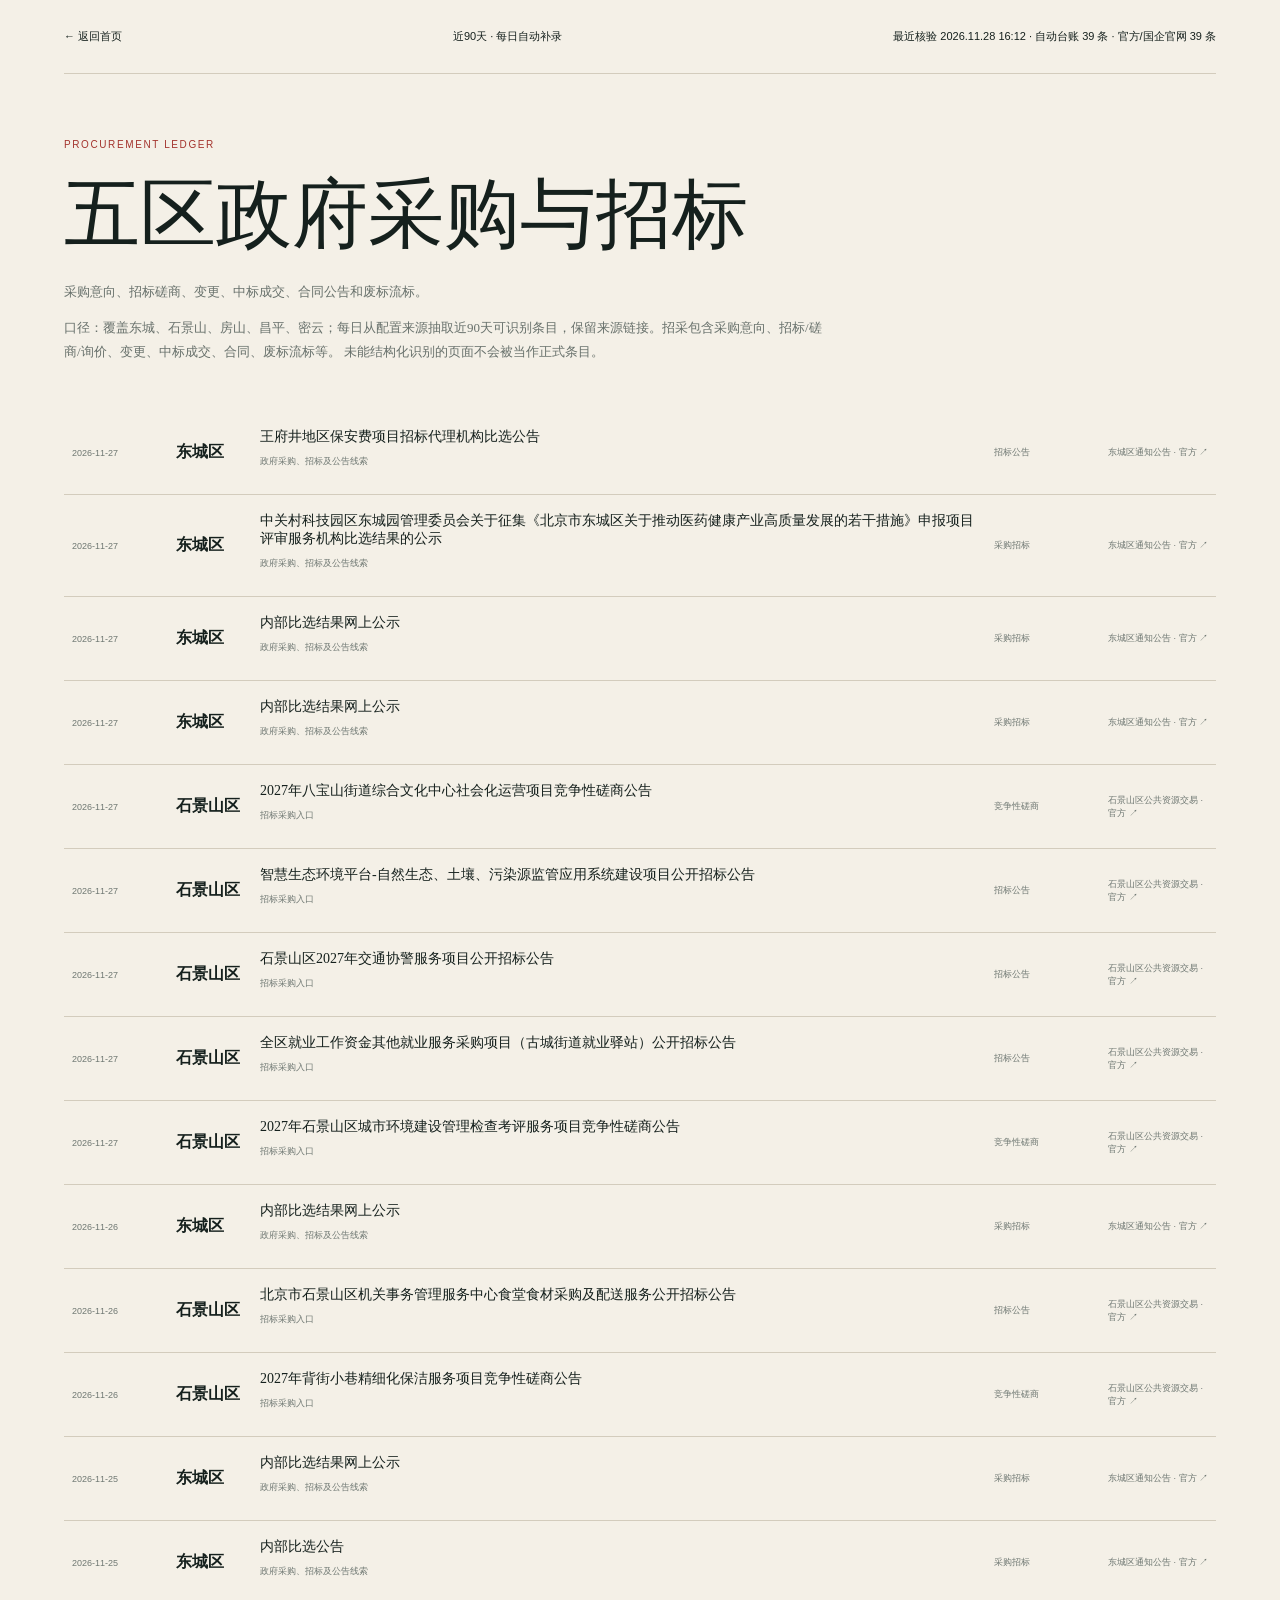
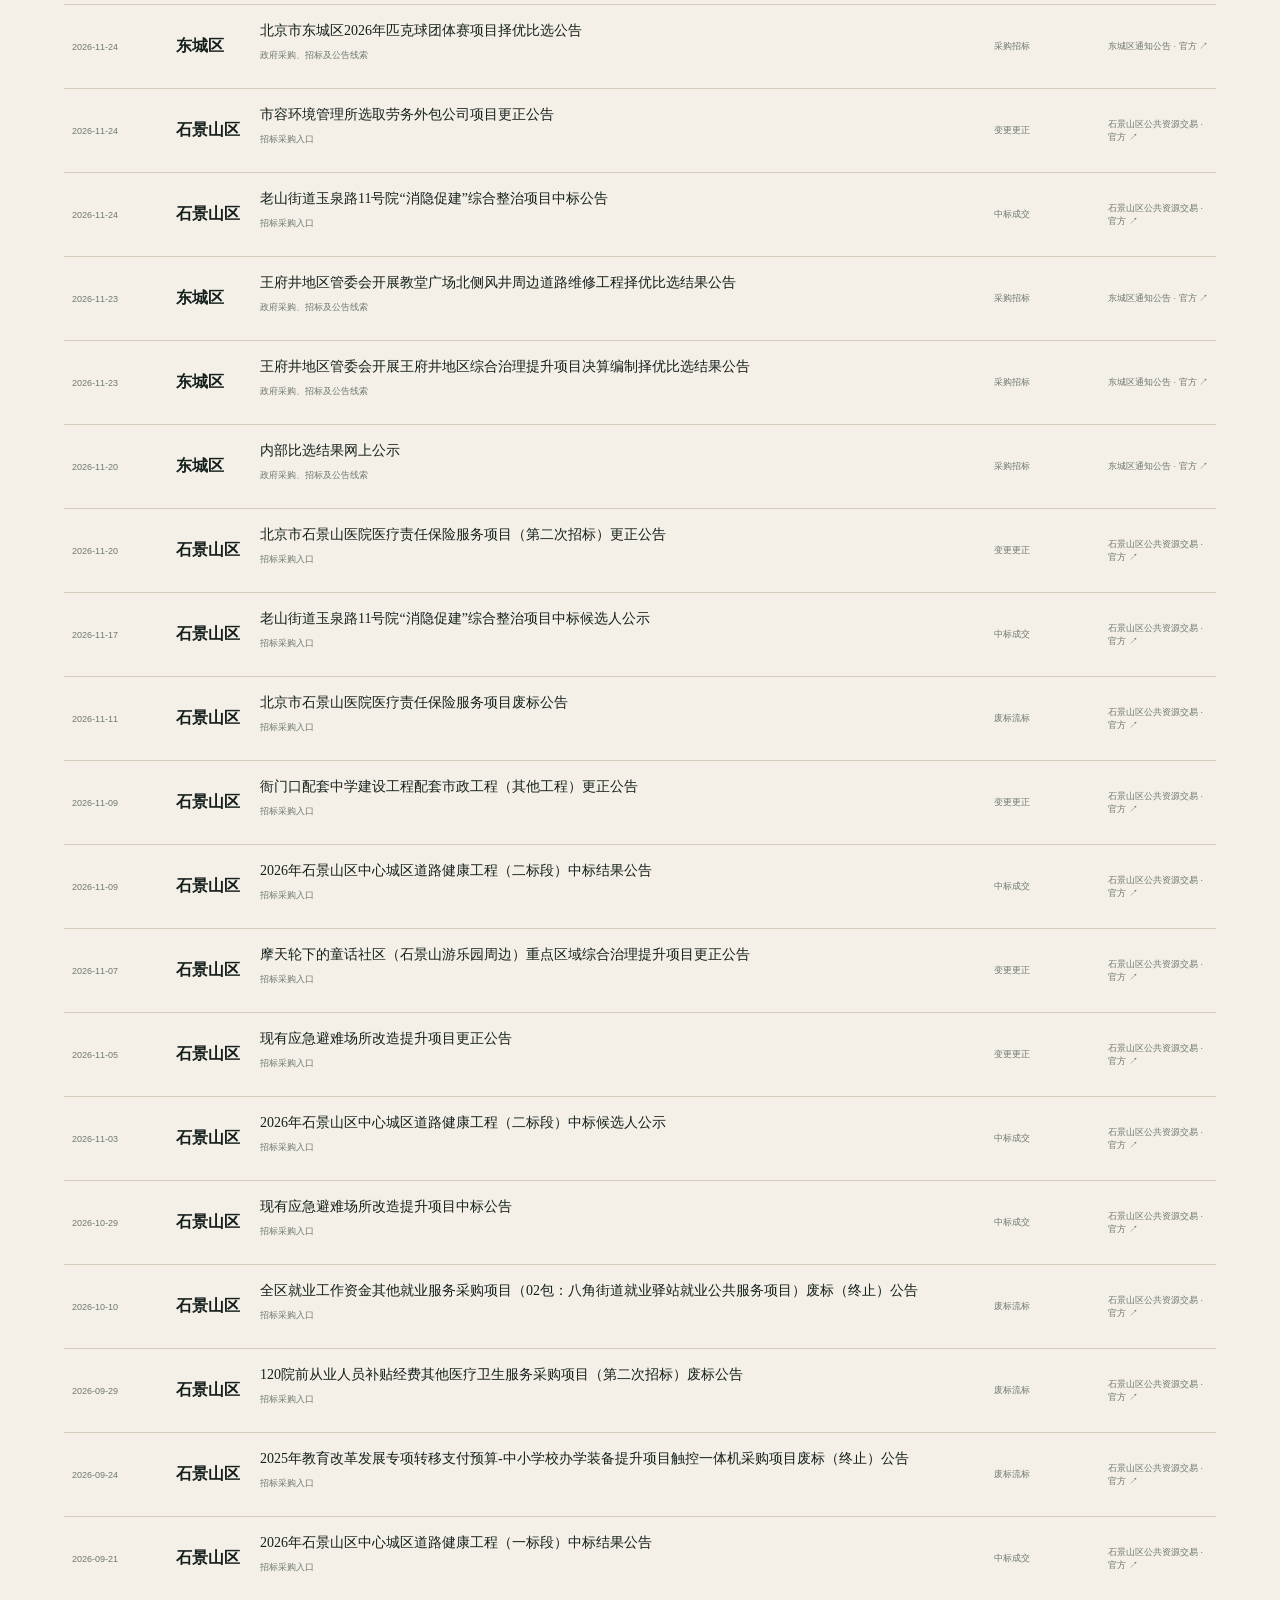
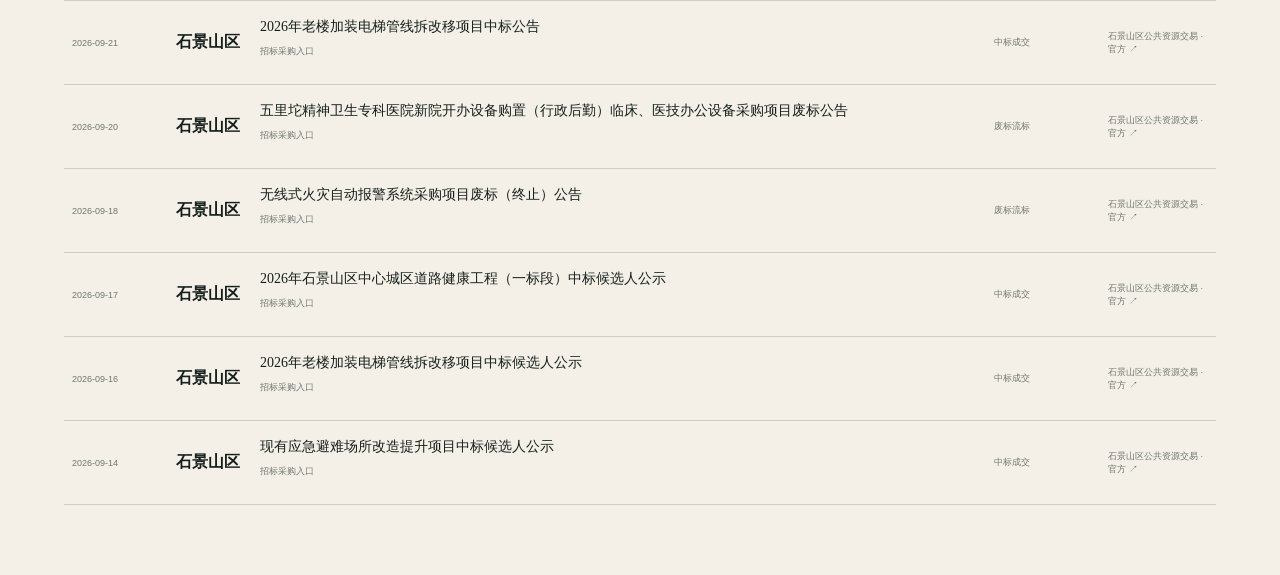
==== commit aff12e9e: "Daily source monitor update" ====
--- a/local-preview/procurement/index.html
+++ b/local-preview/procurement/index.html
@@ -1 +1 @@
-<!doctype html><html lang="zh-CN"><head><meta charset="utf-8"><meta name="viewport" content="width=device-width,initial-scale=1"><title>招采台账</title><link rel="stylesheet" href="../style.css"><link rel="stylesheet" href="../ledger-pages.css"></head><body><main class="ledger-page"><header><a href="../">← 返回首页</a><span>近90天 · 每日自动补录</span><span>最近核验 2026.11.27 16:52 · 自动台账 187 条 · 官方/国企官网 187 条</span></header><section><label>PROCUREMENT LEDGER</label><h1>五区政府采购与招标</h1><p>采购意向、招标磋商、变更、中标成交、合同公告和废标流标。</p><p class="ledger-note">口径：覆盖东城、石景山、房山、昌平、密云；每日从配置来源抽取近90天可识别条目，保留来源链接。招采包含采购意向、招标/磋商/询价、变更、中标成交、合同、废标流标等。 未能结构化识别的页面不会被当作正式条目。</p></section><div class="ledger-table"><a href="https://ggzyfw.beijing.gov.cn/jyxxgcjszbjh/20261127/5804372.html" target="_blank" rel="noreferrer"><article><time>2026-11-27</time><b>昌平区</b><div><h3>【市级】 [S110000P001034925] 北汽福田沙河南厂区热处理车间改造项目-更正计划3</h3><p>工程建设与公共资源交易入口，需按昌平筛选</p></div><span>变更更正</span><em>北京市公共资源交易服务平台 · 官方 ↗</em></article></a><a href="https://ggzyfw.beijing.gov.cn/jyxxgcjszbjh/20261127/5804092.html" target="_blank" rel="noreferrer"><article><time>2026-11-27</time><b>昌平区</b><div><h3>【市级】 [S110000P001034920] 北汽福田沙河南厂区热处理车间改造项目-更正计划2</h3><p>工程建设与公共资源交易入口，需按昌平筛选</p></div><span>变更更正</span><em>北京市公共资源交易服务平台 · 官方 ↗</em></article></a><a href="https://ggzyfw.beijing.gov.cn/jyxxgcjszbjh/20261127/5804042.html" target="_blank" rel="noreferrer"><article><time>2026-11-27</time><b>昌平区</b><div><h3>【市级】 [S110000P001034919] 群明湖滨水空间改造提升项目（施工）（更正）</h3><p>工程建设与公共资源交易入口，需按昌平筛选</p></div><span>变更更正</span><em>北京市公共资源交易服务平台 · 官方 ↗</em></article></a><a href="https://ggzyfw.beijing.gov.cn/jyxxggjtbyqs/20261127/5804389.html" target="_blank" rel="noreferrer"><article><time>2026-11-27</time><b>昌平区</b><div><h3>【通州区】 [S110000A001044089009] 潞滨四街（紫运西路-紫运中路）道路工程监理资格预审公告</h3><p>工程建设与公共资源交易入口，需按昌平筛选</p></div><span>资格预审</span><em>北京市公共资源交易服务平台 · 官方 ↗</em></article></a><a href="https://ggzyfw.beijing.gov.cn/jyxxggjtbyqs/20261127/5804388.html" target="_blank" rel="noreferrer"><article><time>2026-11-27</time><b>昌平区</b><div><h3>【市级】 [S110000A001037753004] 亦庄新城YZ00-0510街区1402地块完全中学项目弱电工程施工资格预审公告</h3><p>工程建设与公共资源交易入口，需按昌平筛选</p></div><span>资格预审</span><em>北京市公共资源交易服务平台 · 官方 ↗</em></article></a><a href="https://ggzyfw.beijing.gov.cn/jyxxggjtbyqs/20261127/5804387.html" target="_blank" rel="noreferrer"><article><time>2026-11-27</time><b>昌平区</b><div><h3>【大兴区】 [S110000A001045608001] 防伪材料工程中心厂房改造项目施工资格预审公告</h3><p>工程建设与公共资源交易入口，需按昌平筛选</p></div><span>资格预审</span><em>北京市公共资源交易服务平台 · 官方 ↗</em></article></a><a href="https://ggzyfw.beijing.gov.cn/jyxxggjtbyqs/20261127/5804386.html" target="_blank" rel="noreferrer"><article><time>2026-11-27</time><b>昌平区</b><div><h3>【市级】 [S110000A001037753005] 亦庄新城YZ00-0510街区1402地块完全中学项目室外工程施工资格预审公告</h3><p>工程建设与公共资源交易入口，需按昌平筛选</p></div><span>资格预审</span><em>北京市公共资源交易服务平台 · 官方 ↗</em></article></a><a href="https://ggzyfw.beijing.gov.cn/jyxxggjtbyqs/20261127/5804383.html" target="_blank" rel="noreferrer"><article><time>2026-11-27</time><b>昌平区</b><div><h3>【密云区】 [S110000A001045589001] 燕落寨110千伏输变电工程（变电站土建）施工资格预审公告</h3><p>工程建设与公共资源交易入口，需按昌平筛选</p></div><span>资格预审</span><em>北京市公共资源交易服务平台 · 官方 ↗</em></article></a><a href="https://ggzyfw.beijing.gov.cn/jyxxggjtbyqs/20261127/5804382.html" target="_blank" rel="noreferrer"><article><time>2026-11-27</time><b>昌平区</b><div><h3>【通州区】 [S110000A001044089008] 潞滨四街（紫运西路-紫运中路）道路工程施工资格预审公告</h3><p>工程建设与公共资源交易入口，需按昌平筛选</p></div><span>资格预审</span><em>北京市公共资源交易服务平台 · 官方 ↗</em></article></a><a href="https://ggzyfw.beijing.gov.cn/jyxxggjtbyqs/20261127/5804381.html" target="_blank" rel="noreferrer"><article><time>2026-11-27</time><b>昌平区</b><div><h3>【西城区】 [S110000A001044767002] 中国工商银行更新总行办公楼冷源设备设施项目施工招标公告</h3><p>工程建设与公共资源交易入口，需按昌平筛选</p></div><span>招标公告</span><em>北京市公共资源交易服务平台 · 官方 ↗</em></article></a><a href="https://ggzyfw.beijing.gov.cn/jyxxggjtbyqs/20261127/5804390.html" target="_blank" rel="noreferrer"><article><time>2026-11-27</time><b>昌平区</b><div><h3>【丰台区】 [S110000A001044857002] 京广高速接触网精测精修工程施工总价承包招标公告</h3><p>工程建设与公共资源交易入口，需按昌平筛选</p></div><span>招标公告</span><em>北京市公共资源交易服务平台 · 官方 ↗</em></article></a><a href="https://ggzyfw.beijing.gov.cn/jyxxgcjsgzgg/20261127/5804442.html" target="_blank" rel="noreferrer"><article><time>2026-11-27</time><b>昌平区</b><div><h3>【市级】 [S110000A001045551002] 陇海铁路郑州至太要段改造工程施工监理招标招标公告</h3><p>工程建设与公共资源交易入口，需按昌平筛选</p></div><span>招标公告</span><em>北京市公共资源交易服务平台 · 官方 ↗</em></article></a><a href="https://ggzyfw.beijing.gov.cn/jyxxgcjsgzgg/20261126/5803204.html" target="_blank" rel="noreferrer"><article><time>2026-11-27</time><b>昌平区</b><div><h3>【海淀区】 [S110000A001045468002] 玉海园三里高层居住建筑消防系统维修改造项目施工招标公告</h3><p>工程建设与公共资源交易入口，需按昌平筛选</p></div><span>招标公告</span><em>北京市公共资源交易服务平台 · 官方 ↗</em></article></a><a href="https://ggzyfw.beijing.gov.cn/jyxxzbhxrgs/20261127/5804375.html" target="_blank" rel="noreferrer"><article><time>2026-11-27</time><b>昌平区</b><div><h3>【海淀区】 [S110000A001045017001] 中关村体育中心项目中标候选人公示</h3><p>工程建设与公共资源交易入口，需按昌平筛选</p></div><span>中标成交</span><em>北京市公共资源交易服务平台 · 官方 ↗</em></article></a><a href="https://ggzyfw.beijing.gov.cn/jyxxzbhxrgs/20261127/5804378.html" target="_blank" rel="noreferrer"><article><time>2026-11-27</time><b>昌平区</b><div><h3>【西城区】 [S110000A001041915002] 第三批央企在京老旧小区综合整治项目（标包一百七十二）（西城区天桥街道、陶然亭街道）工程总承包（EPC）中标候选人公示</h3><p>工程建设与公共资源交易入口，需按昌平筛选</p></div><span>中标成交</span><em>北京市公共资源交易服务平台 · 官方 ↗</em></article></a><a href="https://ggzyfw.beijing.gov.cn/jyxxzbhxrgs/20261127/5804377.html" target="_blank" rel="noreferrer"><article><time>2026-11-27</time><b>昌平区</b><div><h3>【丰台区】 [S110000A001044642003] 第五批央企在京老旧小区综合整治项目（F标包四十五）（丰台区看丹街道、五里店街道）工程总承包（EPC）中标候选人公示</h3><p>工程建设与公共资源交易入口，需按昌平筛选</p></div><span>中标成交</span><em>北京市公共资源交易服务平台 · 官方 ↗</em></article></a><a href="https://ggzyfw.beijing.gov.cn/jyxxzbhxrgs/20261127/5804376.html" target="_blank" rel="noreferrer"><article><time>2026-11-27</time><b>昌平区</b><div><h3>【通州区】 [S110000A001044848002] 第五批央企在京老旧小区综合整治项目（F标包二十五）（通州区中仓街道、杨庄街道）工程总承包（EPC）中标候选人公示</h3><p>工程建设与公共资源交易入口，需按昌平筛选</p></div><span>中标成交</span><em>北京市公共资源交易服务平台 · 官方 ↗</em></article></a><a href="https://ggzyfw.beijing.gov.cn/jyxxzbhxrgs/20261127/5804352.html" target="_blank" rel="noreferrer"><article><time>2026-11-27</time><b>昌平区</b><div><h3>【通州区】 [S110000A001044196088] 第五批央企在京老旧小区综合整治项目（F标包二十五）（通州区中仓街道、杨庄街道）工程总承包（EPC）中标候选人公示</h3><p>工程建设与公共资源交易入口，需按昌平筛选</p></div><span>中标成交</span><em>北京市公共资源交易服务平台 · 官方 ↗</em></article></a><a href="https://ggzyfw.beijing.gov.cn/jyxxzbhxrgs/20261127/5804351.html" target="_blank" rel="noreferrer"><article><time>2026-11-27</time><b>昌平区</b><div><h3>【通州区】 [S110000A001044841002] 通州区消防公共设施提升改造工程项目—玉桥消防站中标候选人公示</h3><p>工程建设与公共资源交易入口，需按昌平筛选</p></div><span>中标成交</span><em>北京市公共资源交易服务平台 · 官方 ↗</em></article></a><a href="https://ggzyfw.beijing.gov.cn/jyxxzbhxrgs/20261127/5804319.html" target="_blank" rel="noreferrer"><article><time>2026-11-27</time><b>昌平区</b><div><h3>【丰台区】 [S110000A001045144001] 丰台区青创玉园公园中标候选人公示</h3><p>工程建设与公共资源交易入口，需按昌平筛选</p></div><span>中标成交</span><em>北京市公共资源交易服务平台 · 官方 ↗</em></article></a><a href="https://ggzyfw.beijing.gov.cn/jyxxzbhxrgs/20261127/5804239.html" target="_blank" rel="noreferrer"><article><time>2026-11-27</time><b>昌平区</b><div><h3>【市级】 [S110000A001040371042] 北京轨道交通R4线一期北段工程顺义段交通导改临时工程施工04合同段中标候选人公示</h3><p>工程建设与公共资源交易入口，需按昌平筛选</p></div><span>中标成交</span><em>北京市公共资源交易服务平台 · 官方 ↗</em></article></a><a href="https://ggzyfw.beijing.gov.cn/jyxxgcjszbyx/20261125/5801347.html" target="_blank" rel="noreferrer"><article><time>2026-11-27</time><b>昌平区</b><div><h3>【朝阳区】 [S110000A001044497006] 酒仙桥第二再生水厂工程拟定中标人公示</h3><p>工程建设与公共资源交易入口，需按昌平筛选</p></div><span>中标成交</span><em>北京市公共资源交易服务平台 · 官方 ↗</em></article></a><a href="https://ggzyfw.beijing.gov.cn/jyxxzbgg/20261127/5804370.html" target="_blank" rel="noreferrer"><article><time>2026-11-27</time><b>昌平区</b><div><h3>【市级】 [S110000A001044200005] 浩吉铁路车站扩能改造工程（6站）、浩吉铁路电力机车C4修能力提升项目（建设单位管理）甲供物资第二批次招标中标结果公告</h3><p>工程建设与公共资源交易入口，需按昌平筛选</p></div><span>中标成交</span><em>北京市公共资源交易服务平台 · 官方 ↗</em></article></a><a href="https://ggzyfw.beijing.gov.cn/jyxxzbgg/20261127/5804371.html" target="_blank" rel="noreferrer"><article><time>2026-11-27</time><b>昌平区</b><div><h3>【市级】 [S110000A001044200004] 浩吉铁路车站扩能改造工程（6站）、浩吉铁路电力机车C4修能力提升项目甲供物资第一批次招标采购中标结果公告</h3><p>工程建设与公共资源交易入口，需按昌平筛选</p></div><span>中标成交</span><em>北京市公共资源交易服务平台 · 官方 ↗</em></article></a><a href="https://ggzyfw.beijing.gov.cn/jyxxzbgg/20261127/5804369.html" target="_blank" rel="noreferrer"><article><time>2026-11-27</time><b>昌平区</b><div><h3>【市级】 [S110000A001044200004] 浩吉铁路车站扩能改造工程（6站）、浩吉铁路电力机车C4修能力提升项目甲供物资第一批次招标采购中标结果公告</h3><p>工程建设与公共资源交易入口，需按昌平筛选</p></div><span>中标成交</span><em>北京市公共资源交易服务平台 · 官方 ↗</em></article></a><a href="https://ggzyfw.beijing.gov.cn/jyxxzbgg/20261127/5804256.html" target="_blank" rel="noreferrer"><article><time>2026-11-27</time><b>昌平区</b><div><h3>【市级】 [S110000A001040632014] 安宁庄西路积水点治理工程电信、热力、污水、路灯、交通监控监理中标结果公示</h3><p>工程建设与公共资源交易入口，需按昌平筛选</p></div><span>中标成交</span><em>北京市公共资源交易服务平台 · 官方 ↗</em></article></a><a href="https://ggzyfw.beijing.gov.cn/jyxxzbgg/20261127/5804262.html" target="_blank" rel="noreferrer"><article><time>2026-11-27</time><b>昌平区</b><div><h3>【朝阳区】 [S110000A001044488001] 兴业银行北京分行朝阳中心支行办公区装修工程中标结果公告</h3><p>工程建设与公共资源交易入口，需按昌平筛选</p></div><span>中标成交</span><em>北京市公共资源交易服务平台 · 官方 ↗</em></article></a><a href="https://ggzyfw.beijing.gov.cn/jyxxzbgg/20261127/5804220.html" target="_blank" rel="noreferrer"><article><time>2026-11-27</time><b>昌平区</b><div><h3>【朝阳区】 [S110000A001038533007] 朝阳区东风乡苇西安置房项目（1#住宅楼等 19 项）电梯工程中标结果公示</h3><p>工程建设与公共资源交易入口，需按昌平筛选</p></div><span>中标成交</span><em>北京市公共资源交易服务平台 · 官方 ↗</em></article></a><a href="https://ggzyfw.beijing.gov.cn/jyxxzbgg/20261127/5804222.html" target="_blank" rel="noreferrer"><article><time>2026-11-27</time><b>昌平区</b><div><h3>【市级】 [S110000A001021854022] 北京地铁3号线一期工程东坝车辆段京酒一二线220KV架空线迁改入地工程设计中标结果公示</h3><p>工程建设与公共资源交易入口，需按昌平筛选</p></div><span>中标成交</span><em>北京市公共资源交易服务平台 · 官方 ↗</em></article></a><a href="https://ggzyfw.beijing.gov.cn/jyxxgcjshtgs/20261126/5803511.html" target="_blank" rel="noreferrer"><article><time>2026-11-27</time><b>昌平区</b><div><h3>【朝阳区】 [S110000A001044874001] 非首都功能疏解-铁路沿线综合整治提升项目（二期）施工合同</h3><p>工程建设与公共资源交易入口，需按昌平筛选</p></div><span>合同公告</span><em>北京市公共资源交易服务平台 · 官方 ↗</em></article></a><a href="https://ggzyfw.beijing.gov.cn/jyxxcggg/20261127/5804414.html" target="_blank" rel="noreferrer"><article><time>2026-11-27</time><b>昌平区</b><div><h3>【怀柔区】 [S110000C005115734001] 怀柔区集中式、分散式饮用水水源地规范化建设与评估项目公开招标公告</h3><p>工程建设与公共资源交易入口，需按昌平筛选</p></div><span>招标公告</span><em>北京市公共资源交易服务平台 · 官方 ↗</em></article></a><a href="https://ggzyfw.beijing.gov.cn/jyxxcggg/20261127/5804413.html" target="_blank" rel="noreferrer"><article><time>2026-11-27</time><b>昌平区</b><div><h3>【朝阳区】 [S110000C005115733001] 物业服务采购项目（2027）竞争性磋商公告</h3><p>工程建设与公共资源交易入口，需按昌平筛选</p></div><span>竞争性磋商</span><em>北京市公共资源交易服务平台 · 官方 ↗</em></article></a><a href="https://ggzyfw.beijing.gov.cn/jyxxcggg/20261127/5804416.html" target="_blank" rel="noreferrer"><article><time>2026-11-27</time><b>昌平区</b><div><h3>【朝阳区】 [S110000C005115732001] 2027年北京市朝阳区教育服务保障中心及其所属幼儿园物业服务公开招标公告</h3><p>工程建设与公共资源交易入口，需按昌平筛选</p></div><span>招标公告</span><em>北京市公共资源交易服务平台 · 官方 ↗</em></article></a><a href="https://ggzyfw.beijing.gov.cn/jyxxcggg/20261127/5804418.html" target="_blank" rel="noreferrer"><article><time>2026-11-27</time><b>昌平区</b><div><h3>【朝阳区】 [S110000C005115731001] 2027年北京市朝阳区教育服务保障中心及其所属幼儿园保安服务公开招标公告</h3><p>工程建设与公共资源交易入口，需按昌平筛选</p></div><span>招标公告</span><em>北京市公共资源交易服务平台 · 官方 ↗</em></article></a><a href="https://ggzyfw.beijing.gov.cn/jyxxcggg/20261127/5804411.html" target="_blank" rel="noreferrer"><article><time>2026-11-27</time><b>昌平区</b><div><h3>【朝阳区】 [S110000C005115730001] 2027年校园安全服务采购项目竞争性磋商公告</h3><p>工程建设与公共资源交易入口，需按昌平筛选</p></div><span>竞争性磋商</span><em>北京市公共资源交易服务平台 · 官方 ↗</em></article></a><a href="https://ggzyfw.beijing.gov.cn/jyxxcggg/20261127/5804412.html" target="_blank" rel="noreferrer"><article><time>2026-11-27</time><b>昌平区</b><div><h3>【通州区】 [S110000C005115728001] 购买通州区教育系统安保服务采购项目公开招标公告</h3><p>工程建设与公共资源交易入口，需按昌平筛选</p></div><span>招标公告</span><em>北京市公共资源交易服务平台 · 官方 ↗</em></article></a><a href="https://ggzyfw.beijing.gov.cn/jyxxcggg/20261127/5804419.html" target="_blank" rel="noreferrer"><article><time>2026-11-27</time><b>昌平区</b><div><h3>【市级】 [S110000C005113975001] 耳鼻咽喉科慢病创新机制研究试剂采购项目试剂5、试剂7公开招标公告</h3><p>工程建设与公共资源交易入口，需按昌平筛选</p></div><span>招标公告</span><em>北京市公共资源交易服务平台 · 官方 ↗</em></article></a><a href="https://ggzyfw.beijing.gov.cn/jyxxcggg/20261127/5804415.html" target="_blank" rel="noreferrer"><article><time>2026-11-27</time><b>昌平区</b><div><h3>【市级】 [S110000C005115726001] 2027-2029年首都儿童医学中心朝阳院区餐饮服务公开招标公告</h3><p>工程建设与公共资源交易入口，需按昌平筛选</p></div><span>招标公告</span><em>北京市公共资源交易服务平台 · 官方 ↗</em></article></a><a href="https://ggzyfw.beijing.gov.cn/jyxxgzsx/20261127/5804447.html" target="_blank" rel="noreferrer"><article><time>2026-11-27</time><b>昌平区</b><div><h3>【市级】 [S110000C005114992001] 北京法院“一张网”网络租用项目更正公告</h3><p>工程建设与公共资源交易入口，需按昌平筛选</p></div><span>变更更正</span><em>北京市公共资源交易服务平台 · 官方 ↗</em></article></a><a href="https://ggzyfw.beijing.gov.cn/jyxxgzsx/20261127/5804429.html" target="_blank" rel="noreferrer"><article><time>2026-11-27</time><b>昌平区</b><div><h3>【市级】 [S110000C005114438001] 北京市属医院2026年医用设备集中带量采购体外诊断与辅助设备组（第三批）手术显微镜1等公开招标公告更正公告</h3><p>工程建设与公共资源交易入口，需按昌平筛选</p></div><span>变更更正</span><em>北京市公共资源交易服务平台 · 官方 ↗</em></article></a><a href="https://ggzyfw.beijing.gov.cn/jyxxgzsx/20261127/5804321.html" target="_blank" rel="noreferrer"><article><time>2026-11-27</time><b>昌平区</b><div><h3>【海淀区】 [S110000C005100838002] 八里庄街道接诉即办服务项目更正公告</h3><p>工程建设与公共资源交易入口，需按昌平筛选</p></div><span>变更更正</span><em>北京市公共资源交易服务平台 · 官方 ↗</em></article></a><a href="https://ggzyfw.beijing.gov.cn/jyxxgzsx/20261127/5804320.html" target="_blank" rel="noreferrer"><article><time>2026-11-27</time><b>昌平区</b><div><h3>【通州区】 [S110000C005115347001] 北京市通州区消防救援支队消防救援装备采购项目公开招标公告更正公告</h3><p>工程建设与公共资源交易入口，需按昌平筛选</p></div><span>变更更正</span><em>北京市公共资源交易服务平台 · 官方 ↗</em></article></a><a href="https://ggzyfw.beijing.gov.cn/jyxxgzsx/20261127/5804252.html" target="_blank" rel="noreferrer"><article><time>2026-11-27</time><b>昌平区</b><div><h3>【西城区】 [S110000C005115711001] 超高清视频分布式存储平台升级改造项目-02包成交公告更正公告</h3><p>工程建设与公共资源交易入口，需按昌平筛选</p></div><span>中标成交</span><em>北京市公共资源交易服务平台 · 官方 ↗</em></article></a><a href="https://ggzyfw.beijing.gov.cn/jyxxgzsx/20261126/5803249.html" target="_blank" rel="noreferrer"><article><time>2026-11-27</time><b>昌平区</b><div><h3>【海淀区】 [S110000C005054944002] 区属医疗机构设备购置经费更正公告</h3><p>工程建设与公共资源交易入口，需按昌平筛选</p></div><span>变更更正</span><em>北京市公共资源交易服务平台 · 官方 ↗</em></article></a><a href="https://ggzyfw.beijing.gov.cn/jyxxzbjggg/20261127/5804403.html" target="_blank" rel="noreferrer"><article><time>2026-11-27</time><b>昌平区</b><div><h3>【市级】 [S110000C005114661001] 首都医科大学附属北京积水潭医院回龙观院区综合运维服务保障项目废标公告</h3><p>工程建设与公共资源交易入口，需按昌平筛选</p></div><span>废标流标</span><em>北京市公共资源交易服务平台 · 官方 ↗</em></article></a><a href="https://ggzyfw.beijing.gov.cn/jyxxzbjggg/20261127/5804407.html" target="_blank" rel="noreferrer"><article><time>2026-11-27</time><b>昌平区</b><div><h3>【市级】 [S110000C005114685001] 代谢性疾病新药研发其他分析仪器采购项目中标公告</h3><p>工程建设与公共资源交易入口，需按昌平筛选</p></div><span>中标成交</span><em>北京市公共资源交易服务平台 · 官方 ↗</em></article></a><a href="https://ggzyfw.beijing.gov.cn/jyxxzbjggg/20261127/5804397.html" target="_blank" rel="noreferrer"><article><time>2026-11-27</time><b>昌平区</b><div><h3>【市级】 [S110000C005114738001] 双高计划-北京财贸-旅游管理专业群（二期）-多模态会展数字实训空间项目中标公告</h3><p>工程建设与公共资源交易入口，需按昌平筛选</p></div><span>中标成交</span><em>北京市公共资源交易服务平台 · 官方 ↗</em></article></a><a href="https://ggzyfw.beijing.gov.cn/jyxxzbjggg/20261127/5804401.html" target="_blank" rel="noreferrer"><article><time>2026-11-27</time><b>昌平区</b><div><h3>【市级】 [S110000C005114674001] 副中心行政办公区B区楼宇室外铺装地面沉降修复工程项目成交公告</h3><p>工程建设与公共资源交易入口，需按昌平筛选</p></div><span>中标成交</span><em>北京市公共资源交易服务平台 · 官方 ↗</em></article></a><a href="https://ggzyfw.beijing.gov.cn/jyxxzbjggg/20261127/5804349.html" target="_blank" rel="noreferrer"><article><time>2026-11-27</time><b>昌平区</b><div><h3>【平谷区】 [S110000C005100500002] 平谷区教育城域网运维项目（第三包）成交公告</h3><p>工程建设与公共资源交易入口，需按昌平筛选</p></div><span>中标成交</span><em>北京市公共资源交易服务平台 · 官方 ↗</em></article></a><a href="https://www.bjdch.gov.cn/zwgk/tzgg/202611/t20261127_4959601.html" target="_blank" rel="noreferrer"><article><time>2026-11-27</time><b>东城区</b><div><h3>中关村科技园区东城园管理委员会关于征集《北京市东城区关于推动医药健康产业高质量发展的若干措施》申报项目评审服务机构比选结果的公示</h3><p>政府采购、招标及公告线索</p></div><span>采购招标</span><em>东城区通知公告 · 官方 ↗</em></article></a><a href="https://www.bjdch.gov.cn/zwgk/tzgg/202611/t20261126_4958932.html" target="_blank" rel="noreferrer"><article><time>2026-11-27</time><b>东城区</b><div><h3>内部比选结果网上公示</h3><p>政府采购、招标及公告线索</p></div><span>采购招标</span><em>东城区通知公告 · 官方 ↗</em></article></a><a href="https://www.bjdch.gov.cn/zwgk/tzgg/202611/t20261126_4958930.html" target="_blank" rel="noreferrer"><article><time>2026-11-27</time><b>东城区</b><div><h3>内部比选结果网上公示</h3><p>政府采购、招标及公告线索</p></div><span>采购招标</span><em>东城区通知公告 · 官方 ↗</em></article></a><a href="https://ggzyfw.beijing.gov.cn/jyxxgcjszbjh/20261127/5804265.html" target="_blank" rel="noreferrer"><article><time>2026-11-27</time><b>东城区</b><div><h3>【市级】 [S110000P001034923] 东城区西总布街区直管公房申请式退租及恢复性修建项目（北极阁A、B、C、D片区）施工（更正）</h3><p>工程建设与公共资源交易入口，需按昌平筛选</p></div><span>变更更正</span><em>北京市公共资源交易服务平台 · 官方 ↗</em></article></a><a href="https://ggzyfw.beijing.gov.cn/jyxxggjtbyqs/20261127/5804385.html" target="_blank" rel="noreferrer"><article><time>2026-11-27</time><b>房山区</b><div><h3>【房山区】 [S110000A001045609001] 房山区富庄东路（景辰街-清苑南街）道路工程及雨水、污水、给水管线工程施工资格预审公告</h3><p>工程建设与公共资源交易入口，需按昌平筛选</p></div><span>资格预审</span><em>北京市公共资源交易服务平台 · 官方 ↗</em></article></a><a href="https://ggzyfw.beijing.gov.cn/jyxxggjtbyqs/20261127/5804384.html" target="_blank" rel="noreferrer"><article><time>2026-11-27</time><b>房山区</b><div><h3>【密云区】 [S110000A001045589002] 燕落寨110千伏输变电工程（变电站土建）监理资格预审公告</h3><p>工程建设与公共资源交易入口，需按昌平筛选</p></div><span>资格预审</span><em>北京市公共资源交易服务平台 · 官方 ↗</em></article></a><a href="https://ggzyfw.beijing.gov.cn/jyxxzbhxrgs/20261127/5804261.html" target="_blank" rel="noreferrer"><article><time>2026-11-27</time><b>房山区</b><div><h3>【房山区】 [S110000A001044604001] 首都师范大学良乡校区二期工程（北区）项目-外幕墙工程中标候选人公示</h3><p>工程建设与公共资源交易入口，需按昌平筛选</p></div><span>中标成交</span><em>北京市公共资源交易服务平台 · 官方 ↗</em></article></a><a href="https://ggzyfw.beijing.gov.cn/jyxxzbhxrgs/20261127/5804240.html" target="_blank" rel="noreferrer"><article><time>2026-11-27</time><b>房山区</b><div><h3>【朝阳区】 [S110000A001042847014] CBD核心区地下公共空间市政交通基础设施及配套等9项（CBD核心区地下公共空间市政交通基础设施及配套工程）一标段精装修工程中标候选人公</h3><p>工程建设与公共资源交易入口，需按昌平筛选</p></div><span>中标成交</span><em>北京市公共资源交易服务平台 · 官方 ↗</em></article></a><a href="http://www.bjsjs.gov.cn/sjsggzy/jyxxzccg/7417.jhtml" target="_blank" rel="noreferrer"><article><time>2026-11-27</time><b>石景山区</b><div><h3>智慧生态环境平台-自然生态、土壤、污染源监管应用系统建设项目公开招标公告</h3><p>招标采购入口</p></div><span>招标公告</span><em>石景山区公共资源交易 · 官方 ↗</em></article></a><a href="http://www.bjsjs.gov.cn/sjsggzy/jyxxzccg/7416.jhtml" target="_blank" rel="noreferrer"><article><time>2026-11-27</time><b>石景山区</b><div><h3>石景山区2027年交通协警服务项目公开招标公告</h3><p>招标采购入口</p></div><span>招标公告</span><em>石景山区公共资源交易 · 官方 ↗</em></article></a><a href="http://www.bjsjs.gov.cn/sjsggzy/jyxxzccg/7413.jhtml" target="_blank" rel="noreferrer"><article><time>2026-11-27</time><b>石景山区</b><div><h3>全区就业工作资金其他就业服务采购项目（古城街道就业驿站）公开招标公告</h3><p>招标采购入口</p></div><span>招标公告</span><em>石景山区公共资源交易 · 官方 ↗</em></article></a><a href="http://www.bjsjs.gov.cn/sjsggzy/jyxxzccg/7412.jhtml" target="_blank" rel="noreferrer"><article><time>2026-11-27</time><b>石景山区</b><div><h3>2027年石景山区城市环境建设管理检查考评服务项目竞争性磋商公告</h3><p>招标采购入口</p></div><span>竞争性磋商</span><em>石景山区公共资源交易 · 官方 ↗</em></article></a><a href="https://ggzyfw.beijing.gov.cn/jyxxzbgg/20261127/5804221.html" target="_blank" rel="noreferrer"><article><time>2026-11-27</time><b>石景山区</b><div><h3>【石景山区】 [S110000A001036309004] 永定河卢三段物理模型试验项目中标结果公告</h3><p>工程建设与公共资源交易入口，需按昌平筛选</p></div><span>中标成交</span><em>北京市公共资源交易服务平台 · 官方 ↗</em></article></a><a href="https://ggzyfw.beijing.gov.cn/jyxxzbgg/20261127/5804210.html" target="_blank" rel="noreferrer"><article><time>2026-11-27</time><b>石景山区</b><div><h3>【密云区】 [S110000A001045258002] 潮河干流生态缓冲带修复工程（监理）中标结果公示</h3><p>工程建设与公共资源交易入口，需按昌平筛选</p></div><span>中标成交</span><em>北京市公共资源交易服务平台 · 官方 ↗</em></article></a><a href="https://ggzyfw.beijing.gov.cn/jyxxcggg/20261127/5804417.html" target="_blank" rel="noreferrer"><article><time>2026-11-27</time><b>石景山区</b><div><h3>【石景山区】 [S110000C005115724001] 智慧生态环境平台－自然生态、土壤、污染源监管应用系统建设项目公开招标公告</h3><p>工程建设与公共资源交易入口，需按昌平筛选</p></div><span>招标公告</span><em>北京市公共资源交易服务平台 · 官方 ↗</em></article></a><a href="https://ggzyfw.beijing.gov.cn/jyxxcggg/20261127/5804410.html" target="_blank" rel="noreferrer"><article><time>2026-11-27</time><b>石景山区</b><div><h3>【市级】 [S110000C005115725001] 双高计划-北职大-智能网联汽车技术专业群建设期-课程及教材建设公开招标公告</h3><p>工程建设与公共资源交易入口，需按昌平筛选</p></div><span>招标公告</span><em>北京市公共资源交易服务平台 · 官方 ↗</em></article></a><a href="https://ggzyfw.beijing.gov.cn/jyxxzbjggg/20261127/5804404.html" target="_blank" rel="noreferrer"><article><time>2026-11-27</time><b>石景山区</b><div><h3>【石景山区】 [S110000C005114538002] 石景山医院高质量发展建设项目补助资金其他医疗设备采购项目第5包废标公告</h3><p>工程建设与公共资源交易入口，需按昌平筛选</p></div><span>废标流标</span><em>北京市公共资源交易服务平台 · 官方 ↗</em></article></a><a href="https://ggzyfw.beijing.gov.cn/jyxxzbjggg/20261127/5804405.html" target="_blank" rel="noreferrer"><article><time>2026-11-27</time><b>石景山区</b><div><h3>【石景山区】 [S110000C005114538002] 石景山医院高质量发展建设项目补助资金其他医疗设备采购项目第1包、第3包、第4包中标公告</h3><p>工程建设与公共资源交易入口，需按昌平筛选</p></div><span>中标成交</span><em>北京市公共资源交易服务平台 · 官方 ↗</em></article></a><a href="https://ggzyfw.beijing.gov.cn/jyxxzbjggg/20261127/5804398.html" target="_blank" rel="noreferrer"><article><time>2026-11-27</time><b>石景山区</b><div><h3>【石景山区】 [S110000C005114538002] 石景山医院高质量发展建设项目补助资金其他医疗设备采购项目第6包中标公告</h3><p>工程建设与公共资源交易入口，需按昌平筛选</p></div><span>中标成交</span><em>北京市公共资源交易服务平台 · 官方 ↗</em></article></a><a href="https://ggzyfw.beijing.gov.cn/jyxxzbjggg/20261127/5804399.html" target="_blank" rel="noreferrer"><article><time>2026-11-27</time><b>石景山区</b><div><h3>【朝阳区】 [S110000C005114737001] 2026年王四营乡街区控规编制项目中标公告</h3><p>工程建设与公共资源交易入口，需按昌平筛选</p></div><span>中标成交</span><em>北京市公共资源交易服务平台 · 官方 ↗</em></article></a><a href="https://ggzyfw.beijing.gov.cn/jyxxgcjsgzgg/20261126/5803203.html" target="_blank" rel="noreferrer"><article><time>2026-11-26</time><b>昌平区</b><div><h3>【海淀区】 [S110000A001045468003] 玉海园一里、二里高层居住建筑消防系统维修改造项目施工招标公告</h3><p>工程建设与公共资源交易入口，需按昌平筛选</p></div><span>招标公告</span><em>北京市公共资源交易服务平台 · 官方 ↗</em></article></a><a href="https://ggzyfw.beijing.gov.cn/jyxxgcjsgzgg/20261126/5803187.html" target="_blank" rel="noreferrer"><article><time>2026-11-26</time><b>昌平区</b><div><h3>【朝阳区】 [S110000A001045177009] 三岔河110千伏输变电工程穿越既有道路、桥梁、房屋检测、评估及第三方监测招标更正公告</h3><p>工程建设与公共资源交易入口，需按昌平筛选</p></div><span>变更更正</span><em>北京市公共资源交易服务平台 · 官方 ↗</em></article></a><a href="https://ggzyfw.beijing.gov.cn/jyxxgcjsgzgg/20261125/5801870.html" target="_blank" rel="noreferrer"><article><time>2026-11-26</time><b>昌平区</b><div><h3>【昌平区】 [S110000A001045579001] 沙河高教园区配套高中项目（综合楼等9项）能源社会化投资项目施工资格预审公告</h3><p>工程建设与公共资源交易入口，需按昌平筛选</p></div><span>资格预审</span><em>北京市公共资源交易服务平台 · 官方 ↗</em></article></a><a href="https://ggzyfw.beijing.gov.cn/jyxxgcjshtgs/20261126/5803408.html" target="_blank" rel="noreferrer"><article><time>2026-11-26</time><b>昌平区</b><div><h3>【昌平区】 [S110000A001043375006] 昌平区西峰山水库工程（电力改移工程施工）合同公示</h3><p>工程建设与公共资源交易入口，需按昌平筛选</p></div><span>合同公告</span><em>北京市公共资源交易服务平台 · 官方 ↗</em></article></a><a href="https://ggzyfw.beijing.gov.cn/jyxxgcjshtgs/20261126/5803339.html" target="_blank" rel="noreferrer"><article><time>2026-11-26</time><b>昌平区</b><div><h3>【通州区】 [S110000A001045150001] 2026年通州区西集镇乡村公路提升改造工程施工合同</h3><p>工程建设与公共资源交易入口，需按昌平筛选</p></div><span>合同公告</span><em>北京市公共资源交易服务平台 · 官方 ↗</em></article></a><a href="https://ggzyfw.beijing.gov.cn/jyxxgcjshtgs/20261125/5802025.html" target="_blank" rel="noreferrer"><article><time>2026-11-26</time><b>昌平区</b><div><h3>【大兴区】 [S110000A001043979001] 大兴区2025年平原生态林异地占补平衡恢复工程（礼贤镇）施工合同</h3><p>工程建设与公共资源交易入口，需按昌平筛选</p></div><span>合同公告</span><em>北京市公共资源交易服务平台 · 官方 ↗</em></article></a><a href="https://ggzyfw.beijing.gov.cn/jyxxgzsx/20261126/5803101.html" target="_blank" rel="noreferrer"><article><time>2026-11-26</time><b>昌平区</b><div><h3>【市级】 [S110000C005115368001] 北京市突发地质灾害监测预警系统工程运行其他数据处理服务采购项目公开招标公告更正公告</h3><p>工程建设与公共资源交易入口，需按昌平筛选</p></div><span>变更更正</span><em>北京市公共资源交易服务平台 · 官方 ↗</em></article></a><a href="https://ggzyfw.beijing.gov.cn/jyxxgzsx/20261126/5802950.html" target="_blank" rel="noreferrer"><article><time>2026-11-26</time><b>昌平区</b><div><h3>【平谷区】 [S110000C005115410001] 标准化装备建设项目公开招标公告更正公告</h3><p>工程建设与公共资源交易入口，需按昌平筛选</p></div><span>变更更正</span><em>北京市公共资源交易服务平台 · 官方 ↗</em></article></a><a href="https://ggzyfw.beijing.gov.cn/jyxxgzsx/20261126/5802882.html" target="_blank" rel="noreferrer"><article><time>2026-11-26</time><b>昌平区</b><div><h3>【丰台区】 [S110000C005115088001] 园博园配套酒店东北侧违建拆除工程更正公告</h3><p>工程建设与公共资源交易入口，需按昌平筛选</p></div><span>变更更正</span><em>北京市公共资源交易服务平台 · 官方 ↗</em></article></a><a href="https://ggzyfw.beijing.gov.cn/jyxxgzsx/20261126/5802832.html" target="_blank" rel="noreferrer"><article><time>2026-11-26</time><b>昌平区</b><div><h3>【丰台区】 [S110000C005115097001] 2026年信息化建设经费项目第三批公开招标公告更正公告</h3><p>工程建设与公共资源交易入口，需按昌平筛选</p></div><span>变更更正</span><em>北京市公共资源交易服务平台 · 官方 ↗</em></article></a><a href="https://ggzyfw.beijing.gov.cn/jyxxzbjggg/20261127/5804402.html" target="_blank" rel="noreferrer"><article><time>2026-11-26</time><b>昌平区</b><div><h3>【昌平区】 [S110000C005114665001] 2025年度卫生健康能力提升项目-基层卫生提质增效(京财社指〔2025〕2439号)其他医疗设备采购项目第二包中标公告</h3><p>工程建设与公共资源交易入口，需按昌平筛选</p></div><span>中标成交</span><em>北京市公共资源交易服务平台 · 官方 ↗</em></article></a><a href="https://ggzyfw.beijing.gov.cn/xmcgzbgg/20261126/5803121.html" target="_blank" rel="noreferrer"><article><time>2026-11-26</time><b>昌平区</b><div><h3>【市级】 2027-2028年国家大剧院北京艺术中心室内日常保洁项目招标公告</h3><p>工程建设与公共资源交易入口，需按昌平筛选</p></div><span>招标公告</span><em>北京市公共资源交易服务平台 · 官方 ↗</em></article></a><a href="https://ggzyfw.beijing.gov.cn/xmcgzbgg/20261125/5801735.html" target="_blank" rel="noreferrer"><article><time>2026-11-26</time><b>昌平区</b><div><h3>【市级】 北京财贸职业学院2027年-2029年互联网接入服务采购项目招标公告</h3><p>工程建设与公共资源交易入口，需按昌平筛选</p></div><span>招标公告</span><em>北京市公共资源交易服务平台 · 官方 ↗</em></article></a><a href="https://ggzyfw.beijing.gov.cn/xmcgzbgg/20261123/5799298.html" target="_blank" rel="noreferrer"><article><time>2026-11-26</time><b>昌平区</b><div><h3>【市级】 北京市人力资源和社会保障局2026年政务云租用服务采购项目招标公告</h3><p>工程建设与公共资源交易入口，需按昌平筛选</p></div><span>招标公告</span><em>北京市公共资源交易服务平台 · 官方 ↗</em></article></a><a href="https://ggzyfw.beijing.gov.cn/xmcggzgg/20261112/5785131.html" target="_blank" rel="noreferrer"><article><time>2026-11-26</time><b>昌平区</b><div><h3>【市级】 昌平法院2026年能力提升设备采购项目更正公告</h3><p>工程建设与公共资源交易入口，需按昌平筛选</p></div><span>变更更正</span><em>北京市公共资源交易服务平台 · 官方 ↗</em></article></a><a href="https://ggzyfw.beijing.gov.cn/xmcggzgg/20261030/5768630.html" target="_blank" rel="noreferrer"><article><time>2026-11-26</time><b>昌平区</b><div><h3>【市级】 北京市第二儿童福利院2026-2027年物业管理服务采购项目更正公告</h3><p>工程建设与公共资源交易入口，需按昌平筛选</p></div><span>变更更正</span><em>北京市公共资源交易服务平台 · 官方 ↗</em></article></a><a href="https://ggzyfw.beijing.gov.cn/xmcgzbjj/20261125/5801747.html" target="_blank" rel="noreferrer"><article><time>2026-11-26</time><b>昌平区</b><div><h3>【市级】 规划大数据平台IT资源采购中标结果公告</h3><p>工程建设与公共资源交易入口，需按昌平筛选</p></div><span>中标成交</span><em>北京市公共资源交易服务平台 · 官方 ↗</em></article></a><a href="https://ggzyfw.beijing.gov.cn/xmcgzbjj/20261125/5801739.html" target="_blank" rel="noreferrer"><article><time>2026-11-26</time><b>昌平区</b><div><h3>【市级】 北京市统计局能力提升设备采购项目成交结果公告</h3><p>工程建设与公共资源交易入口，需按昌平筛选</p></div><span>中标成交</span><em>北京市公共资源交易服务平台 · 官方 ↗</em></article></a><a href="https://www.bjdch.gov.cn/zwgk/tzgg/202611/t20261126_4958928.html" target="_blank" rel="noreferrer"><article><time>2026-11-26</time><b>东城区</b><div><h3>内部比选结果网上公示</h3><p>政府采购、招标及公告线索</p></div><span>采购招标</span><em>东城区通知公告 · 官方 ↗</em></article></a><a href="http://www.bjsjs.gov.cn/sjsggzy/jyxxzccg/7411.jhtml" target="_blank" rel="noreferrer"><article><time>2026-11-26</time><b>石景山区</b><div><h3>北京市石景山区机关事务管理服务中心食堂食材采购及配送服务公开招标公告</h3><p>招标采购入口</p></div><span>招标公告</span><em>石景山区公共资源交易 · 官方 ↗</em></article></a><a href="http://www.bjsjs.gov.cn/sjsggzy/jyxxzccg/7404.jhtml" target="_blank" rel="noreferrer"><article><time>2026-11-26</time><b>石景山区</b><div><h3>2027年背街小巷精细化保洁服务项目竞争性磋商公告</h3><p>招标采购入口</p></div><span>竞争性磋商</span><em>石景山区公共资源交易 · 官方 ↗</em></article></a><a href="https://ggzyfw.beijing.gov.cn/jyxxgcjsgzgg/20261125/5801869.html" target="_blank" rel="noreferrer"><article><time>2026-11-25</time><b>昌平区</b><div><h3>【海淀区】 [S110000A001045568001] 清华大学南区学生宿舍23-28号楼改扩建项目（方案设计、初步设计、施工图设计）更正公告</h3><p>工程建设与公共资源交易入口，需按昌平筛选</p></div><span>变更更正</span><em>北京市公共资源交易服务平台 · 官方 ↗</em></article></a><a href="https://ggzyfw.beijing.gov.cn/jyxxgcjsgzgg/20261125/5801590.html" target="_blank" rel="noreferrer"><article><time>2026-11-25</time><b>昌平区</b><div><h3>【怀柔区】 [S110000A001039021131] 第三批央企在京老旧小区综合整治项目（标包四百二十九）（怀柔区龙山街道）工程总承包（EPC）（一标段）施工招标公告</h3><p>工程建设与公共资源交易入口，需按昌平筛选</p></div><span>招标公告</span><em>北京市公共资源交易服务平台 · 官方 ↗</em></article></a><a href="https://ggzyfw.beijing.gov.cn/jyxxgcjsgzgg/20261125/5801589.html" target="_blank" rel="noreferrer"><article><time>2026-11-25</time><b>昌平区</b><div><h3>【怀柔区】 [S110000A001039021132] 第三批央企在京老旧小区综合整治项目（标包四百二十九）（怀柔区龙山街道）工程总承包（EPC）（二标段）施工招标公告</h3><p>工程建设与公共资源交易入口，需按昌平筛选</p></div><span>招标公告</span><em>北京市公共资源交易服务平台 · 官方 ↗</em></article></a><a href="https://ggzyfw.beijing.gov.cn/jyxxgcjsgzgg/20261125/5801591.html" target="_blank" rel="noreferrer"><article><time>2026-11-25</time><b>昌平区</b><div><h3>【市级】 [S110000A001045536001] 新建绵阳至遂宁至内江铁路绵阳至遂宁段绵阳南站、遂宁高新站建筑设计项目招标公告</h3><p>工程建设与公共资源交易入口，需按昌平筛选</p></div><span>招标公告</span><em>北京市公共资源交易服务平台 · 官方 ↗</em></article></a><a href="https://ggzyfw.beijing.gov.cn/jyxxgcjsgzgg/20261125/5801429.html" target="_blank" rel="noreferrer"><article><time>2026-11-25</time><b>昌平区</b><div><h3>【市级】 [S110000A001045273001] 亦庄新城台湖地区（通和家园、通成家园、次渠嘉园、城市之光东望、金茂悦、东惠家园）周边绿化工程资格预审公告</h3><p>工程建设与公共资源交易入口，需按昌平筛选</p></div><span>资格预审</span><em>北京市公共资源交易服务平台 · 官方 ↗</em></article></a><a href="https://ggzyfw.beijing.gov.cn/jyxxgcjshtgs/20261125/5802024.html" target="_blank" rel="noreferrer"><article><time>2026-11-25</time><b>昌平区</b><div><h3>【大兴区】 [S110000A001035825005] 大兴区国道105西排沟及周园子南沟河道治理工程下穿京沪高速铁路、邻近京沪铁路工程(监理)合同公示</h3><p>工程建设与公共资源交易入口，需按昌平筛选</p></div><span>合同公告</span><em>北京市公共资源交易服务平台 · 官方 ↗</em></article></a><a href="https://ggzyfw.beijing.gov.cn/jyxxgcjshtgs/20261125/5801987.html" target="_blank" rel="noreferrer"><article><time>2026-11-25</time><b>昌平区</b><div><h3>【怀柔区】 [S110000A001045277001] 北京市怀柔区杨宋镇2026年高标准农田建设项目施工总承包合同</h3><p>工程建设与公共资源交易入口，需按昌平筛选</p></div><span>合同公告</span><em>北京市公共资源交易服务平台 · 官方 ↗</em></article></a><a href="https://ggzyfw.beijing.gov.cn/xmcgzbgg/20261123/5799297.html" target="_blank" rel="noreferrer"><article><time>2026-11-25</time><b>昌平区</b><div><h3>【市级】 北京市政务服务中心2026年政务云服务采购项目招标公告</h3><p>工程建设与公共资源交易入口，需按昌平筛选</p></div><span>招标公告</span><em>北京市公共资源交易服务平台 · 官方 ↗</em></article></a><a href="https://ggzyfw.beijing.gov.cn/xmcgzbjj/20261124/5800560.html" target="_blank" rel="noreferrer"><article><time>2026-11-25</time><b>昌平区</b><div><h3>【市级】 市机关事务局2027年公务用车保险采购项目成交结果公告</h3><p>工程建设与公共资源交易入口，需按昌平筛选</p></div><span>中标成交</span><em>北京市公共资源交易服务平台 · 官方 ↗</em></article></a><a href="https://ggzyfw.beijing.gov.cn/xmcgzbjj/20261123/5799357.html" target="_blank" rel="noreferrer"><article><time>2026-11-25</time><b>昌平区</b><div><h3>【市级】 北京市朝阳区人民法院 2026 年台式电脑采购项目中标结果公告</h3><p>工程建设与公共资源交易入口，需按昌平筛选</p></div><span>中标成交</span><em>北京市公共资源交易服务平台 · 官方 ↗</em></article></a><a href="https://www.bjdch.gov.cn/zwgk/tzgg/202611/t20261124_4957242.html" target="_blank" rel="noreferrer"><article><time>2026-11-25</time><b>东城区</b><div><h3>内部比选结果网上公示</h3><p>政府采购、招标及公告线索</p></div><span>采购招标</span><em>东城区通知公告 · 官方 ↗</em></article></a><a href="https://www.bjdch.gov.cn/zwgk/tzgg/202611/t20261124_4957238.html" target="_blank" rel="noreferrer"><article><time>2026-11-25</time><b>东城区</b><div><h3>内部比选公告</h3><p>政府采购、招标及公告线索</p></div><span>采购招标</span><em>东城区通知公告 · 官方 ↗</em></article></a><a href="https://ggzyfw.beijing.gov.cn/jyxxgcjszbyx/20261125/5801346.html" target="_blank" rel="noreferrer"><article><time>2026-11-25</time><b>房山区</b><div><h3>【房山区】 [S110000A001045069001] 窦店物流基地（一期）土地前期开发项目道路工程二号地、三号地配套道路及市政管线工程拟定中标人公示</h3><p>工程建设与公共资源交易入口，需按昌平筛选</p></div><span>中标成交</span><em>北京市公共资源交易服务平台 · 官方 ↗</em></article></a><a href="https://ggzyfw.beijing.gov.cn/jyxxgcjszbyx/20261121/5798190.html" target="_blank" rel="noreferrer"><article><time>2026-11-25</time><b>房山区</b><div><h3>【房山区】 [S110000A001045124001] 北京市房山区良乡大学城主园区FS00-0120-0029、0028地块二类城镇住宅用地、商业用地项目（6#、7#、9#、12#-14#</h3><p>工程建设与公共资源交易入口，需按昌平筛选</p></div><span>中标成交</span><em>北京市公共资源交易服务平台 · 官方 ↗</em></article></a><a href="https://ggzyfw.beijing.gov.cn/bxggqt/20260923/5726220.html" target="_blank" rel="noreferrer"><article><time>2026-11-24</time><b>昌平区</b><div><h3>北京市公共资源交易中心能力提升项目软测安测服务比选公告</h3><p>工程建设与公共资源交易入口，需按昌平筛选</p></div><span>采购招标</span><em>北京市公共资源交易服务平台 · 官方 ↗</em></article></a><a href="https://ggzyfw.beijing.gov.cn/xmcgzbjj/20261123/5799352.html" target="_blank" rel="noreferrer"><article><time>2026-11-24</time><b>昌平区</b><div><h3>【市级】 北京市残疾人服务示范中心2027年度物业服务项目中标结果公告</h3><p>工程建设与公共资源交易入口，需按昌平筛选</p></div><span>中标成交</span><em>北京市公共资源交易服务平台 · 官方 ↗</em></article></a><a href="https://www.bjdch.gov.cn/zwgk/tzgg/202611/t20261123_4956019.html" target="_blank" rel="noreferrer"><article><time>2026-11-24</time><b>东城区</b><div><h3>北京市东城区2026年匹克球团体赛项目择优比选公告</h3><p>政府采购、招标及公告线索</p></div><span>采购招标</span><em>东城区通知公告 · 官方 ↗</em></article></a><a href="http://www.bjsjs.gov.cn/sjsggzy/jyxxzccg/7402.jhtml" target="_blank" rel="noreferrer"><article><time>2026-11-24</time><b>石景山区</b><div><h3>2027年石景山区困难残疾人居家服务项目竞争性磋商公告</h3><p>招标采购入口</p></div><span>竞争性磋商</span><em>石景山区公共资源交易 · 官方 ↗</em></article></a><a href="http://www.bjsjs.gov.cn/sjsggzy/jyxxzccj/7349.jhtml" target="_blank" rel="noreferrer"><article><time>2026-11-24</time><b>石景山区</b><div><h3>老山街道玉泉路11号院“消隐促建”综合整治项目中标公告</h3><p>招标采购入口</p></div><span>中标成交</span><em>石景山区公共资源交易 · 官方 ↗</em></article></a><a href="https://ggzyfw.beijing.gov.cn/xmcgzbgg/20261123/5799296.html" target="_blank" rel="noreferrer"><article><time>2026-11-23</time><b>昌平区</b><div><h3>【市级】 北京市公安局2026年度服务器、操作系统、数据库采购项目招标公告</h3><p>工程建设与公共资源交易入口，需按昌平筛选</p></div><span>招标公告</span><em>北京市公共资源交易服务平台 · 官方 ↗</em></article></a><a href="https://ggzyfw.beijing.gov.cn/xmcgzbgg/20261123/5799294.html" target="_blank" rel="noreferrer"><article><time>2026-11-23</time><b>昌平区</b><div><h3>【市级】 北京市城市规划设计研究院-2026年-超融合一体机-政务外网发布区IT资源采购招标公告</h3><p>工程建设与公共资源交易入口，需按昌平筛选</p></div><span>招标公告</span><em>北京市公共资源交易服务平台 · 官方 ↗</em></article></a><a href="https://ggzyfw.beijing.gov.cn/xmcgzbgg/20261120/5796912.html" target="_blank" rel="noreferrer"><article><time>2026-11-23</time><b>昌平区</b><div><h3>【市级】 北京市监狱管理局清河分局2026年公务用车（轿车）更新购置项目招标公告</h3><p>工程建设与公共资源交易入口，需按昌平筛选</p></div><span>招标公告</span><em>北京市公共资源交易服务平台 · 官方 ↗</em></article></a><a href="https://ggzyfw.beijing.gov.cn/xmcgzbgg/20261120/5796895.html" target="_blank" rel="noreferrer"><article><time>2026-11-23</time><b>昌平区</b><div><h3>【市级】 北京市机关事务管理中心2026-2027年广安门内大街317号餐饮服务项目招标公告</h3><p>工程建设与公共资源交易入口，需按昌平筛选</p></div><span>招标公告</span><em>北京市公共资源交易服务平台 · 官方 ↗</em></article></a><a href="https://ggzyfw.beijing.gov.cn/xmcgzbjj/20261120/5796966.html" target="_blank" rel="noreferrer"><article><time>2026-11-23</time><b>昌平区</b><div><h3>【市级】 2027年度被装购置项目（第2、3、4、11包）中标结果公告</h3><p>工程建设与公共资源交易入口，需按昌平筛选</p></div><span>中标成交</span><em>北京市公共资源交易服务平台 · 官方 ↗</em></article></a><a href="https://ggzyfw.beijing.gov.cn/xmcgzbjj/20261119/5794576.html" target="_blank" rel="noreferrer"><article><time>2026-11-23</time><b>昌平区</b><div><h3>【市级】 北京市政务服务和数据管理局2026年能力提升设备采购项目（局机关）中标结果公告</h3><p>工程建设与公共资源交易入口，需按昌平筛选</p></div><span>中标成交</span><em>北京市公共资源交易服务平台 · 官方 ↗</em></article></a><a href="https://www.bjdch.gov.cn/zwgk/tzgg/202611/t20261120_4954632.html" target="_blank" rel="noreferrer"><article><time>2026-11-23</time><b>东城区</b><div><h3>王府井地区管委会开展教堂广场北侧风井周边道路维修工程择优比选结果公告</h3><p>政府采购、招标及公告线索</p></div><span>采购招标</span><em>东城区通知公告 · 官方 ↗</em></article></a><a href="https://www.bjdch.gov.cn/zwgk/tzgg/202611/t20261120_4954621.html" target="_blank" rel="noreferrer"><article><time>2026-11-23</time><b>东城区</b><div><h3>王府井地区管委会开展王府井地区综合治理提升项目决算编制择优比选结果公告</h3><p>政府采购、招标及公告线索</p></div><span>采购招标</span><em>东城区通知公告 · 官方 ↗</em></article></a><a href="http://www.bjsjs.gov.cn/sjsggzy/jyxxzcgz/7388.jhtml" target="_blank" rel="noreferrer"><article><time>2026-11-23</time><b>石景山区</b><div><h3>市容环境管理所选取劳务外包公司项目更正公告</h3><p>招标采购入口</p></div><span>变更更正</span><em>石景山区公共资源交易 · 官方 ↗</em></article></a><a href="https://ggzyfw.beijing.gov.cn/jyxxgcjszbyx/20261119/5793754.html" target="_blank" rel="noreferrer"><article><time>2026-11-21</time><b>房山区</b><div><h3>【通州区】 [S110000A001042632005] 通州区潞城镇东堡等四村城中村改造项目A区TZ02-0301-3003施工拟定中标人公示</h3><p>工程建设与公共资源交易入口，需按昌平筛选</p></div><span>中标成交</span><em>北京市公共资源交易服务平台 · 官方 ↗</em></article></a><a href="https://ggzyfw.beijing.gov.cn/xmcgzbgg/20261119/5794621.html" target="_blank" rel="noreferrer"><article><time>2026-11-20</time><b>昌平区</b><div><h3>【市级】 2027年度北京市法律援助中心物业服务采购项目招标公告</h3><p>工程建设与公共资源交易入口，需按昌平筛选</p></div><span>招标公告</span><em>北京市公共资源交易服务平台 · 官方 ↗</em></article></a><a href="https://ggzyfw.beijing.gov.cn/xmcgfbgg/20261026/5761927.html" target="_blank" rel="noreferrer"><article><time>2026-11-20</time><b>昌平区</b><div><h3>【市级】 北京市科学技术研究院+2026年+服务采购云计算+科研院应用系统采购云计算服务项目废标公告</h3><p>工程建设与公共资源交易入口，需按昌平筛选</p></div><span>废标流标</span><em>北京市公共资源交易服务平台 · 官方 ↗</em></article></a><a href="https://www.bjdch.gov.cn/zwgk/tzgg/202611/t20261120_4954537.html" target="_blank" rel="noreferrer"><article><time>2026-11-20</time><b>东城区</b><div><h3>内部比选结果网上公示</h3><p>政府采购、招标及公告线索</p></div><span>采购招标</span><em>东城区通知公告 · 官方 ↗</em></article></a><a href="https://www.bjdch.gov.cn/zwgk/tzgg/202611/t20261120_4954519.html" target="_blank" rel="noreferrer"><article><time>2026-11-20</time><b>东城区</b><div><h3>内部比选公告</h3><p>政府采购、招标及公告线索</p></div><span>采购招标</span><em>东城区通知公告 · 官方 ↗</em></article></a><a href="http://www.bjsjs.gov.cn/sjsggzy/jyxxzcgz/7355.jhtml" target="_blank" rel="noreferrer"><article><time>2026-11-20</time><b>石景山区</b><div><h3>北京市石景山医院医疗责任保险服务项目（第二次招标）更正公告</h3><p>招标采购入口</p></div><span>变更更正</span><em>石景山区公共资源交易 · 官方 ↗</em></article></a><a href="https://ggzyfw.beijing.gov.cn/hyzx/20261119/5794410.html" target="_blank" rel="noreferrer"><article><time>2026-11-19</time><b>昌平区</b><div><h3>2026年中国国际公共采购论坛在上海举办</h3><p>工程建设与公共资源交易入口，需按昌平筛选</p></div><span>采购招标</span><em>北京市公共资源交易服务平台 · 官方 ↗</em></article></a><a href="https://ggzyfw.beijing.gov.cn/hyzx/20261106/5777398.html" target="_blank" rel="noreferrer"><article><time>2026-11-19</time><b>昌平区</b><div><h3>进一步夯实招标投标领域信用管理的信息基础</h3><p>工程建设与公共资源交易入口，需按昌平筛选</p></div><span>招标公告</span><em>北京市公共资源交易服务平台 · 官方 ↗</em></article></a><a href="https://ggzyfw.beijing.gov.cn/jyxxgcjszbyx/20261119/5793753.html" target="_blank" rel="noreferrer"><article><time>2026-11-19</time><b>昌平区</b><div><h3>【通州区】 [S110000A001042632007] 通州区潞城镇东堡等四村城中村改造项目A区TZ02-0301-3006、TZ02-0301-3011监理拟定中标人公示</h3><p>工程建设与公共资源交易入口，需按昌平筛选</p></div><span>中标成交</span><em>北京市公共资源交易服务平台 · 官方 ↗</em></article></a><a href="https://ggzyfw.beijing.gov.cn/jyxxgcjszbyx/20261117/5790020.html" target="_blank" rel="noreferrer"><article><time>2026-11-19</time><b>昌平区</b><div><h3>【朝阳区】 [S110000A001043767001] 朝阳区望京西路41号楼1至5层局部室内装修工程拟定中标人公示</h3><p>工程建设与公共资源交易入口，需按昌平筛选</p></div><span>中标成交</span><em>北京市公共资源交易服务平台 · 官方 ↗</em></article></a><a href="https://ggzyfw.beijing.gov.cn/xmcgfzbgg/20261113/5786600.html" target="_blank" rel="noreferrer"><article><time>2026-11-19</time><b>昌平区</b><div><h3>【市级】 北京市统计局能力提升设备采购项目谈判公告</h3><p>工程建设与公共资源交易入口，需按昌平筛选</p></div><span>采购招标</span><em>北京市公共资源交易服务平台 · 官方 ↗</em></article></a><a href="https://ggzyfw.beijing.gov.cn/xmcgzbjj/20261119/5794574.html" target="_blank" rel="noreferrer"><article><time>2026-11-19</time><b>昌平区</b><div><h3>【市级】 北京市监狱管理局清河分局茶西监狱2026-2027年度物业服务项目中标结果公告</h3><p>工程建设与公共资源交易入口，需按昌平筛选</p></div><span>中标成交</span><em>北京市公共资源交易服务平台 · 官方 ↗</em></article></a><a href="https://ggzyfw.beijing.gov.cn/xmcgzbjj/20261118/5792871.html" target="_blank" rel="noreferrer"><article><time>2026-11-19</time><b>昌平区</b><div><h3>【市级】 北京市科学技术研究院+2026 年+服务采购云计算+科研院应用系统采购云计算服务项目中标结果公告</h3><p>工程建设与公共资源交易入口，需按昌平筛选</p></div><span>中标成交</span><em>北京市公共资源交易服务平台 · 官方 ↗</em></article></a><a href="https://ggzyfw.beijing.gov.cn/tzgg/20261109/5780292.html" target="_blank" rel="noreferrer"><article><time>2026-11-18</time><b>昌平区</b><div><h3>北京市公共资源交易中心关于印发 《北京市网络接入服务政府采购需求标准指引（试行）》的通知</h3><p>工程建设与公共资源交易入口，需按昌平筛选</p></div><span>采购招标</span><em>北京市公共资源交易服务平台 · 官方 ↗</em></article></a><a href="https://ggzyfw.beijing.gov.cn/xmcgfbgg/20261120/5796880.html" target="_blank" rel="noreferrer"><article><time>2026-11-18</time><b>昌平区</b><div><h3>【市级】 北京市监狱管理局清河分局2026年公务用车（轿车）更新购置项目废标公告</h3><p>工程建设与公共资源交易入口，需按昌平筛选</p></div><span>废标流标</span><em>北京市公共资源交易服务平台 · 官方 ↗</em></article></a><a href="https://ggzyfw.beijing.gov.cn/jyxxgcjszbyx/20261114/5787940.html" target="_blank" rel="noreferrer"><article><time>2026-11-17</time><b>昌平区</b><div><h3>【昌平区】 [S110000A001045090001] 北京市昌平区昌平新城东沙河西岸局部地区土地一级开发项目CP00-0902-0008、0009地块二类居住用地拟定中标人公示</h3><p>工程建设与公共资源交易入口，需按昌平筛选</p></div><span>中标成交</span><em>北京市公共资源交易服务平台 · 官方 ↗</em></article></a><a href="http://www.bjsjs.gov.cn/sjsggzy/jyxxzbhxrgs/7331.jhtml" target="_blank" rel="noreferrer"><article><time>2026-11-17</time><b>石景山区</b><div><h3>老山街道玉泉路11号院“消隐促建”综合整治项目中标候选人公示</h3><p>招标采购入口</p></div><span>中标成交</span><em>石景山区公共资源交易 · 官方 ↗</em></article></a><a href="https://ggzyfw.beijing.gov.cn/tzgg/20261016/5751232.html" target="_blank" rel="noreferrer"><article><time>2026-11-16</time><b>昌平区</b><div><h3>关于举办推进本市园林绿化行业远程异地分散评标工作暨2026版园林绿化招标示范文本宣贯培训的通知</h3><p>工程建设与公共资源交易入口，需按昌平筛选</p></div><span>招标公告</span><em>北京市公共资源交易服务平台 · 官方 ↗</em></article></a><a href="https://ggzyfw.beijing.gov.cn/jyxxgcjszbyx/20261114/5787939.html" target="_blank" rel="noreferrer"><article><time>2026-11-14</time><b>昌平区</b><div><h3>【朝阳区】 [S110000A001044256001] 北京北排水环境发展有限公司2026年度酒仙桥再生水厂南北回流管改造工程拟定中标人公示</h3><p>工程建设与公共资源交易入口，需按昌平筛选</p></div><span>中标成交</span><em>北京市公共资源交易服务平台 · 官方 ↗</em></article></a><a href="https://ggzyfw.beijing.gov.cn/jyxxgcjszbyx/20261111/5782588.html" target="_blank" rel="noreferrer"><article><time>2026-11-14</time><b>昌平区</b><div><h3>【海淀区】 [S110000A001034046013] 中关村东升科技园二期1813-L18地块项目（1#科研楼等12项）室外小市政工程拟定中标人公示</h3><p>工程建设与公共资源交易入口，需按昌平筛选</p></div><span>中标成交</span><em>北京市公共资源交易服务平台 · 官方 ↗</em></article></a><a href="https://ggzyfw.beijing.gov.cn/xmcgxqgg/20261030/5767942.html" target="_blank" rel="noreferrer"><article><time>2026-11-13</time><b>昌平区</b><div><h3>【市级】 北京市救助管理总站2027年物业管理服务采购项目采购需求公示公告</h3><p>工程建设与公共资源交易入口，需按昌平筛选</p></div><span>采购招标</span><em>北京市公共资源交易服务平台 · 官方 ↗</em></article></a><a href="https://ggzyfw.beijing.gov.cn/xmcgxqgg/20260702/5606896.html" target="_blank" rel="noreferrer"><article><time>2026-11-13</time><b>昌平区</b><div><h3>【市级】 北京市民政局2026年度民政信息系统运维服务 （政务云租用）采购项目采购需求公示公告</h3><p>工程建设与公共资源交易入口，需按昌平筛选</p></div><span>采购招标</span><em>北京市公共资源交易服务平台 · 官方 ↗</em></article></a><a href="https://ggzyfw.beijing.gov.cn/xmcgfzbgg/20261022/5757988.html" target="_blank" rel="noreferrer"><article><time>2026-11-13</time><b>昌平区</b><div><h3>【市级】 行政办公区桌面互联网接入服务采购项目（2027年度）磋商公告</h3><p>工程建设与公共资源交易入口，需按昌平筛选</p></div><span>竞争性磋商</span><em>北京市公共资源交易服务平台 · 官方 ↗</em></article></a><a href="https://ggzyfw.beijing.gov.cn/xmcgfzbgg/20260806/5658663.html" target="_blank" rel="noreferrer"><article><time>2026-11-13</time><b>昌平区</b><div><h3>【市级】 北京市财政局2026年行政事业单位国有资产数据审核服务项目磋商公告</h3><p>工程建设与公共资源交易入口，需按昌平筛选</p></div><span>竞争性磋商</span><em>北京市公共资源交易服务平台 · 官方 ↗</em></article></a><a href="https://ggzyfw.beijing.gov.cn/jyxxgcjshtgs/20261127/5804047.html" target="_blank" rel="noreferrer"><article><time>2026-11-12</time><b>昌平区</b><div><h3>【大兴区】 [S110000A001044614002] 大兴区花园城市永定湾公园绿地项目(花园T台起步区)监理合同</h3><p>工程建设与公共资源交易入口，需按昌平筛选</p></div><span>合同公告</span><em>北京市公共资源交易服务平台 · 官方 ↗</em></article></a><a href="https://ggzyfw.beijing.gov.cn/xmcggzgg/20261022/5757986.html" target="_blank" rel="noreferrer"><article><time>2026-11-12</time><b>昌平区</b><div><h3>【市级】 北京天文馆2026年北京天文馆综合服务项目更正公告</h3><p>工程建设与公共资源交易入口，需按昌平筛选</p></div><span>变更更正</span><em>北京市公共资源交易服务平台 · 官方 ↗</em></article></a><a href="https://ggzyfw.beijing.gov.cn/jyxxgcjszbyx/20261110/5780791.html" target="_blank" rel="noreferrer"><article><time>2026-11-11</time><b>昌平区</b><div><h3>【昌平区】 [S110000A001044654003] 老旧厂房改造建设冲压发动机、化工、时空信息、混合仿真实验室项目（C6地下车库、C7、C8实验室）（施工）拟定中标人公示</h3><p>工程建设与公共资源交易入口，需按昌平筛选</p></div><span>中标成交</span><em>北京市公共资源交易服务平台 · 官方 ↗</em></article></a><a href="http://www.bjsjs.gov.cn/sjsggzy/jyxxzcht/7282.jhtml" target="_blank" rel="noreferrer"><article><time>2026-11-11</time><b>石景山区</b><div><h3>北京市石景山医院医疗责任保险服务项目废标公告</h3><p>招标采购入口</p></div><span>废标流标</span><em>石景山区公共资源交易 · 官方 ↗</em></article></a><a href="https://ggzyfw.beijing.gov.cn/jyxxzbgg/20261127/5804443.html" target="_blank" rel="noreferrer"><article><time>2026-11-10</time><b>昌平区</b><div><h3>【昌平区】 [S110000A001045239002] 回龙观地区排水能力提升工程地下燃气管线拆改移工程中标结果公示</h3><p>工程建设与公共资源交易入口，需按昌平筛选</p></div><span>中标成交</span><em>北京市公共资源交易服务平台 · 官方 ↗</em></article></a><a href="http://www.bjsjs.gov.cn/sjsggzy/jyxxzcgz/7344.jhtml" target="_blank" rel="noreferrer"><article><time>2026-11-09</time><b>石景山区</b><div><h3>衙门口配套中学建设工程配套市政工程（其他工程）更正公告</h3><p>招标采购入口</p></div><span>变更更正</span><em>石景山区公共资源交易 · 官方 ↗</em></article></a><a href="http://www.bjsjs.gov.cn/sjsggzy/jyxxzccj/7265.jhtml" target="_blank" rel="noreferrer"><article><time>2026-11-09</time><b>石景山区</b><div><h3>2026年石景山区中心城区道路健康工程（二标段）中标结果公告</h3><p>招标采购入口</p></div><span>中标成交</span><em>石景山区公共资源交易 · 官方 ↗</em></article></a><a href="http://www.bjsjs.gov.cn/sjsggzy/jyxxzcgz/7333.jhtml" target="_blank" rel="noreferrer"><article><time>2026-11-07</time><b>石景山区</b><div><h3>摩天轮下的童话社区（石景山游乐园周边）重点区域综合治理提升项目更正公告</h3><p>招标采购入口</p></div><span>变更更正</span><em>石景山区公共资源交易 · 官方 ↗</em></article></a><a href="https://ggzyfw.beijing.gov.cn/hyzx/20261013/5744190.html" target="_blank" rel="noreferrer"><article><time>2026-11-06</time><b>昌平区</b><div><h3>北京通报5起依法惩治串通投标犯罪典型案例</h3><p>工程建设与公共资源交易入口，需按昌平筛选</p></div><span>招标公告</span><em>北京市公共资源交易服务平台 · 官方 ↗</em></article></a><a href="http://www.bjsjs.gov.cn/sjsggzy/jyxxzcgz/7314.jhtml" target="_blank" rel="noreferrer"><article><time>2026-11-05</time><b>石景山区</b><div><h3>现有应急避难场所改造提升项目更正公告</h3><p>招标采购入口</p></div><span>变更更正</span><em>石景山区公共资源交易 · 官方 ↗</em></article></a><a href="http://www.bjsjs.gov.cn/sjsggzy/jyxxzbhxrgs/7256.jhtml" target="_blank" rel="noreferrer"><article><time>2026-11-03</time><b>石景山区</b><div><h3>2026年石景山区中心城区道路健康工程（二标段）中标候选人公示</h3><p>招标采购入口</p></div><span>中标成交</span><em>石景山区公共资源交易 · 官方 ↗</em></article></a><a href="https://ggzyfw.beijing.gov.cn/xmcggzgg/20261013/5745184.html" target="_blank" rel="noreferrer"><article><time>2026-10-30</time><b>昌平区</b><div><h3>【市级】 2027年度被装购置项目更正公告</h3><p>工程建设与公共资源交易入口，需按昌平筛选</p></div><span>变更更正</span><em>北京市公共资源交易服务平台 · 官方 ↗</em></article></a><a href="http://www.bjsjs.gov.cn/sjsggzy/jyxxzccj/7405.jhtml" target="_blank" rel="noreferrer"><article><time>2026-10-29</time><b>石景山区</b><div><h3>现有应急避难场所改造提升项目中标公告</h3><p>招标采购入口</p></div><span>中标成交</span><em>石景山区公共资源交易 · 官方 ↗</em></article></a><a href="https://ggzyfw.beijing.gov.cn/xmcgfbgg/20261021/5756337.html" target="_blank" rel="noreferrer"><article><time>2026-10-26</time><b>昌平区</b><div><h3>【市级】 2027年度被装购置项目（第5包、第8包）废标公告</h3><p>工程建设与公共资源交易入口，需按昌平筛选</p></div><span>废标流标</span><em>北京市公共资源交易服务平台 · 官方 ↗</em></article></a><a href="https://ggzyfw.beijing.gov.cn/xmcgfbgg/20261016/5750684.html" target="_blank" rel="noreferrer"><article><time>2026-10-26</time><b>昌平区</b><div><h3>【市级】 市局直属单位2026年度公务用车购置项目（集采目录内部分）第3、8包废标公告</h3><p>工程建设与公共资源交易入口，需按昌平筛选</p></div><span>废标流标</span><em>北京市公共资源交易服务平台 · 官方 ↗</em></article></a><a href="https://ggzyfw.beijing.gov.cn/xmcggzgg/20260930/5735284.html" target="_blank" rel="noreferrer"><article><time>2026-10-22</time><b>昌平区</b><div><h3>【市级】 北京市团河教育矫治所2026年物业服务采购项目更正公告</h3><p>工程建设与公共资源交易入口，需按昌平筛选</p></div><span>变更更正</span><em>北京市公共资源交易服务平台 · 官方 ↗</em></article></a><a href="https://ggzyfw.beijing.gov.cn/xmcgfbgg/20261016/5750683.html" target="_blank" rel="noreferrer"><article><time>2026-10-21</time><b>昌平区</b><div><h3>【市级】 北京市档案馆2026年智能安防管理平台采购项目废标公告</h3><p>工程建设与公共资源交易入口，需按昌平筛选</p></div><span>废标流标</span><em>北京市公共资源交易服务平台 · 官方 ↗</em></article></a><a href="https://ggzyfw.beijing.gov.cn/xmcgfbgg/20261015/5748668.html" target="_blank" rel="noreferrer"><article><time>2026-10-16</time><b>昌平区</b><div><h3>【市级】 北京警察学院2026-2027年度互联网接入服务采购项目第2包废标公告</h3><p>工程建设与公共资源交易入口，需按昌平筛选</p></div><span>废标流标</span><em>北京市公共资源交易服务平台 · 官方 ↗</em></article></a><a href="https://ggzyfw.beijing.gov.cn/xmcgfbgg/20261014/5747107.html" target="_blank" rel="noreferrer"><article><time>2026-10-16</time><b>昌平区</b><div><h3>【市级】 北京信息职业技术学院 2027 年互联网接入服务采购项目第2包废标公告</h3><p>工程建设与公共资源交易入口，需按昌平筛选</p></div><span>废标流标</span><em>北京市公共资源交易服务平台 · 官方 ↗</em></article></a><a href="https://ggzyfw.beijing.gov.cn/xmcgfbgg/20260921/5721614.html" target="_blank" rel="noreferrer"><article><time>2026-10-15</time><b>昌平区</b><div><h3>【市级】 市局直属单位2026年度公务用车购置项目（集采目录内部分）第3、8包废标公告</h3><p>工程建设与公共资源交易入口，需按昌平筛选</p></div><span>废标流标</span><em>北京市公共资源交易服务平台 · 官方 ↗</em></article></a><a href="https://ggzyfw.beijing.gov.cn/zxjjktbx/20260529/5552070.html" target="_blank" rel="noreferrer"><article><time>2026-10-14</time><b>昌平区</b><div><h3>北京市政府集中采购价格监控机制研究课题中选结果公示</h3><p>工程建设与公共资源交易入口，需按昌平筛选</p></div><span>采购招标</span><em>北京市公共资源交易服务平台 · 官方 ↗</em></article></a><a href="https://ggzyfw.beijing.gov.cn/xmcgfbgg/20260920/5720143.html" target="_blank" rel="noreferrer"><article><time>2026-10-14</time><b>昌平区</b><div><h3>【市级】 北京市疾病预防控制中心2026年开办类项目-新址迁建信息化建设项目配套软件及硬件设备采购项目废标公告</h3><p>工程建设与公共资源交易入口，需按昌平筛选</p></div><span>废标流标</span><em>北京市公共资源交易服务平台 · 官方 ↗</em></article></a><a href="https://ggzyfw.beijing.gov.cn/hyzx/20260924/5727079.html" target="_blank" rel="noreferrer"><article><time>2026-10-13</time><b>昌平区</b><div><h3>北京市住房城乡建设委员会发布房屋建筑和市政基础设施工程招标投标典型违法案例</h3><p>工程建设与公共资源交易入口，需按昌平筛选</p></div><span>招标公告</span><em>北京市公共资源交易服务平台 · 官方 ↗</em></article></a><a href="https://ggzyfw.beijing.gov.cn/xmcggzgg/20260923/5725939.html" target="_blank" rel="noreferrer"><article><time>2026-10-13</time><b>昌平区</b><div><h3>【市级】 北京市档案馆2026年智能安防管理平台采购项目更正公告</h3><p>工程建设与公共资源交易入口，需按昌平筛选</p></div><span>变更更正</span><em>北京市公共资源交易服务平台 · 官方 ↗</em></article></a><a href="http://www.bjsjs.gov.cn/sjsggzy/jyxxzcht/7274.jhtml" target="_blank" rel="noreferrer"><article><time>2026-10-10</time><b>石景山区</b><div><h3>全区就业工作资金其他就业服务采购项目（02包：八角街道就业驿站就业公共服务项目）废标（终止）公告</h3><p>招标采购入口</p></div><span>废标流标</span><em>石景山区公共资源交易 · 官方 ↗</em></article></a><a href="https://ggzyfw.beijing.gov.cn/xmcggzgg/20260923/5725779.html" target="_blank" rel="noreferrer"><article><time>2026-09-30</time><b>昌平区</b><div><h3>【市级】 北京警察学院2026-2027年度互联网接入服务采购项目第2包更正公告</h3><p>工程建设与公共资源交易入口，需按昌平筛选</p></div><span>变更更正</span><em>北京市公共资源交易服务平台 · 官方 ↗</em></article></a><a href="http://www.bjsjs.gov.cn/sjsggzy/jyxxzcht/7273.jhtml" target="_blank" rel="noreferrer"><article><time>2026-09-29</time><b>石景山区</b><div><h3>120院前从业人员补贴经费其他医疗卫生服务采购项目（第二次招标）废标公告</h3><p>招标采购入口</p></div><span>废标流标</span><em>石景山区公共资源交易 · 官方 ↗</em></article></a><a href="http://www.bjsjs.gov.cn/sjsggzy/jyxxzcht/7260.jhtml" target="_blank" rel="noreferrer"><article><time>2026-09-24</time><b>石景山区</b><div><h3>2025年教育改革发展专项转移支付预算-中小学校办学装备提升项目触控一体机采购项目废标（终止）公告</h3><p>招标采购入口</p></div><span>废标流标</span><em>石景山区公共资源交易 · 官方 ↗</em></article></a><a href="https://ggzyfw.beijing.gov.cn/bxggqt/20260923/5726119.html" target="_blank" rel="noreferrer"><article><time>2026-09-23</time><b>昌平区</b><div><h3>北京市公共资源交易中心预算绩效及财务咨询综合服务项目比选公告</h3><p>工程建设与公共资源交易入口，需按昌平筛选</p></div><span>采购招标</span><em>北京市公共资源交易服务平台 · 官方 ↗</em></article></a><a href="https://ggzyfw.beijing.gov.cn/bxggqt/20260713/5621392.html" target="_blank" rel="noreferrer"><article><time>2026-09-23</time><b>昌平区</b><div><h3>北京市公共资源交易中心良乡隔夜评标区综合楼屋面防水及维修项目比选公告</h3><p>工程建设与公共资源交易入口，需按昌平筛选</p></div><span>采购招标</span><em>北京市公共资源交易服务平台 · 官方 ↗</em></article></a><a href="https://ggzyfw.beijing.gov.cn/bxggktbx/20260518/5534998.html" target="_blank" rel="noreferrer"><article><time>2026-09-23</time><b>昌平区</b><div><h3>北京市政府集中采购价格监控机制研究课题比选公告</h3><p>工程建设与公共资源交易入口，需按昌平筛选</p></div><span>采购招标</span><em>北京市公共资源交易服务平台 · 官方 ↗</em></article></a><a href="https://ggzyfw.beijing.gov.cn/xmcggzgg/20260922/5723755.html" target="_blank" rel="noreferrer"><article><time>2026-09-23</time><b>昌平区</b><div><h3>【市级】 北京信息职业技术学院2027年互联网接入服务采购项目第2包更正公告</h3><p>工程建设与公共资源交易入口，需按昌平筛选</p></div><span>变更更正</span><em>北京市公共资源交易服务平台 · 官方 ↗</em></article></a><a href="https://ggzyfw.beijing.gov.cn/xmcggzgg/20260916/5714558.html" target="_blank" rel="noreferrer"><article><time>2026-09-23</time><b>昌平区</b><div><h3>【市级】 北京市公安局交通管理局2026-2027年度政务云服务采购项目更正公告</h3><p>工程建设与公共资源交易入口，需按昌平筛选</p></div><span>变更更正</span><em>北京市公共资源交易服务平台 · 官方 ↗</em></article></a><a href="http://www.bjsjs.gov.cn/sjsggzy/jyxxzccj/7264.jhtml" target="_blank" rel="noreferrer"><article><time>2026-09-21</time><b>石景山区</b><div><h3>2026年石景山区中心城区道路健康工程（一标段）中标结果公告</h3><p>招标采购入口</p></div><span>中标成交</span><em>石景山区公共资源交易 · 官方 ↗</em></article></a><a href="http://www.bjsjs.gov.cn/sjsggzy/jyxxzccj/7177.jhtml" target="_blank" rel="noreferrer"><article><time>2026-09-21</time><b>石景山区</b><div><h3>2026年老楼加装电梯管线拆改移项目中标公告</h3><p>招标采购入口</p></div><span>中标成交</span><em>石景山区公共资源交易 · 官方 ↗</em></article></a><a href="https://ggzyfw.beijing.gov.cn/xmcgfbgg/20260911/5706600.html" target="_blank" rel="noreferrer"><article><time>2026-09-20</time><b>昌平区</b><div><h3>【市级】 北京市市民热线服务中心2026年能力提升设备采购项目废标公告</h3><p>工程建设与公共资源交易入口，需按昌平筛选</p></div><span>废标流标</span><em>北京市公共资源交易服务平台 · 官方 ↗</em></article></a><a href="http://www.bjsjs.gov.cn/sjsggzy/jyxxzcht/7258.jhtml" target="_blank" rel="noreferrer"><article><time>2026-09-20</time><b>石景山区</b><div><h3>五里坨精神卫生专科医院新院开办设备购置（行政后勤）临床、医技办公设备采购项目废标公告</h3><p>招标采购入口</p></div><span>废标流标</span><em>石景山区公共资源交易 · 官方 ↗</em></article></a><a href="http://www.bjsjs.gov.cn/sjsggzy/jyxxzcht/7251.jhtml" target="_blank" rel="noreferrer"><article><time>2026-09-18</time><b>石景山区</b><div><h3>无线式火灾自动报警系统采购项目废标（终止）公告</h3><p>招标采购入口</p></div><span>废标流标</span><em>石景山区公共资源交易 · 官方 ↗</em></article></a><a href="http://www.bjsjs.gov.cn/sjsggzy/jyxxzbhxrgs/7253.jhtml" target="_blank" rel="noreferrer"><article><time>2026-09-17</time><b>石景山区</b><div><h3>2026年石景山区中心城区道路健康工程（一标段）中标候选人公示</h3><p>招标采购入口</p></div><span>中标成交</span><em>石景山区公共资源交易 · 官方 ↗</em></article></a><a href="https://ggzyfw.beijing.gov.cn/xmcgzbjj/20261126/5803116.html" target="_blank" rel="noreferrer"><article><time>2026-09-16</time><b>昌平区</b><div><h3>【市级】 北京市监狱管理局清河分局柳林监狱2026-2027年度物业服务采购项目中标结果公告</h3><p>工程建设与公共资源交易入口，需按昌平筛选</p></div><span>中标成交</span><em>北京市公共资源交易服务平台 · 官方 ↗</em></article></a><a href="http://www.bjsjs.gov.cn/sjsggzy/jyxxzbhxrgs/7172.jhtml" target="_blank" rel="noreferrer"><article><time>2026-09-16</time><b>石景山区</b><div><h3>2026年老楼加装电梯管线拆改移项目中标候选人公示</h3><p>招标采购入口</p></div><span>中标成交</span><em>石景山区公共资源交易 · 官方 ↗</em></article></a><a href="http://www.bjsjs.gov.cn/sjsggzy/jyxxzbhxrgs/7376.jhtml" target="_blank" rel="noreferrer"><article><time>2026-09-14</time><b>石景山区</b><div><h3>现有应急避难场所改造提升项目中标候选人公示</h3><p>招标采购入口</p></div><span>中标成交</span><em>石景山区公共资源交易 · 官方 ↗</em></article></a><a href="https://ggzyfw.beijing.gov.cn/jyxxqtjygg/20260806/5658915.html" target="_blank" rel="noreferrer"><article><time>2026-09-11</time><b>昌平区</b><div><h3>【市级】 [S110000A001044636001] 2026年流感疫苗招标采购项目（自费）招标公告</h3><p>工程建设与公共资源交易入口，需按昌平筛选</p></div><span>招标公告</span><em>北京市公共资源交易服务平台 · 官方 ↗</em></article></a><a href="https://ggzyfw.beijing.gov.cn/tzgg/20260731/5651736.html" target="_blank" rel="noreferrer"><article><time>2026-09-03</time><b>昌平区</b><div><h3>关于调整园林绿化工程施工、监理、设计招标 文件示范文本相关事宜的通知</h3><p>工程建设与公共资源交易入口，需按昌平筛选</p></div><span>招标公告</span><em>北京市公共资源交易服务平台 · 官方 ↗</em></article></a><a href="https://ggzyfw.beijing.gov.cn/jyxxqtjyxx/20251106/5321798.html" target="_blank" rel="noreferrer"><article><time>2026-09-03</time><b>昌平区</b><div><h3>【市级】 [S110000A001042413001] 九价人乳头瘤病毒疫苗（大肠埃希菌）项目中标结果公告</h3><p>工程建设与公共资源交易入口，需按昌平筛选</p></div><span>中标成交</span><em>北京市公共资源交易服务平台 · 官方 ↗</em></article></a></div></main></body></html>+<!doctype html><html lang="zh-CN"><head><meta charset="utf-8"><meta name="viewport" content="width=device-width,initial-scale=1"><title>招采台账</title><link rel="stylesheet" href="../style.css"><link rel="stylesheet" href="../ledger-pages.css"></head><body><main class="ledger-page"><header><a href="../">← 返回首页</a><span>近90天 · 每日自动补录</span><span>最近核验 2026.11.28 16:12 · 自动台账 39 条 · 官方/国企官网 39 条</span></header><section><label>PROCUREMENT LEDGER</label><h1>五区政府采购与招标</h1><p>采购意向、招标磋商、变更、中标成交、合同公告和废标流标。</p><p class="ledger-note">口径：覆盖东城、石景山、房山、昌平、密云；每日从配置来源抽取近90天可识别条目，保留来源链接。招采包含采购意向、招标/磋商/询价、变更、中标成交、合同、废标流标等。 未能结构化识别的页面不会被当作正式条目。</p></section><div class="ledger-table"><a href="https://www.bjdch.gov.cn/zwgk/tzgg/202611/t20261127_4959761.html" target="_blank" rel="noreferrer"><article><time>2026-11-27</time><b>东城区</b><div><h3>王府井地区保安费项目招标代理机构比选公告</h3><p>政府采购、招标及公告线索</p></div><span>招标公告</span><em>东城区通知公告 · 官方 ↗</em></article></a><a href="https://www.bjdch.gov.cn/zwgk/tzgg/202611/t20261127_4959601.html" target="_blank" rel="noreferrer"><article><time>2026-11-27</time><b>东城区</b><div><h3>中关村科技园区东城园管理委员会关于征集《北京市东城区关于推动医药健康产业高质量发展的若干措施》申报项目评审服务机构比选结果的公示</h3><p>政府采购、招标及公告线索</p></div><span>采购招标</span><em>东城区通知公告 · 官方 ↗</em></article></a><a href="https://www.bjdch.gov.cn/zwgk/tzgg/202611/t20261126_4958932.html" target="_blank" rel="noreferrer"><article><time>2026-11-27</time><b>东城区</b><div><h3>内部比选结果网上公示</h3><p>政府采购、招标及公告线索</p></div><span>采购招标</span><em>东城区通知公告 · 官方 ↗</em></article></a><a href="https://www.bjdch.gov.cn/zwgk/tzgg/202611/t20261126_4958930.html" target="_blank" rel="noreferrer"><article><time>2026-11-27</time><b>东城区</b><div><h3>内部比选结果网上公示</h3><p>政府采购、招标及公告线索</p></div><span>采购招标</span><em>东城区通知公告 · 官方 ↗</em></article></a><a href="http://www.bjsjs.gov.cn/sjsggzy/jyxxzccg/7418.jhtml" target="_blank" rel="noreferrer"><article><time>2026-11-27</time><b>石景山区</b><div><h3>2027年八宝山街道综合文化中心社会化运营项目竞争性磋商公告</h3><p>招标采购入口</p></div><span>竞争性磋商</span><em>石景山区公共资源交易 · 官方 ↗</em></article></a><a href="http://www.bjsjs.gov.cn/sjsggzy/jyxxzccg/7417.jhtml" target="_blank" rel="noreferrer"><article><time>2026-11-27</time><b>石景山区</b><div><h3>智慧生态环境平台-自然生态、土壤、污染源监管应用系统建设项目公开招标公告</h3><p>招标采购入口</p></div><span>招标公告</span><em>石景山区公共资源交易 · 官方 ↗</em></article></a><a href="http://www.bjsjs.gov.cn/sjsggzy/jyxxzccg/7416.jhtml" target="_blank" rel="noreferrer"><article><time>2026-11-27</time><b>石景山区</b><div><h3>石景山区2027年交通协警服务项目公开招标公告</h3><p>招标采购入口</p></div><span>招标公告</span><em>石景山区公共资源交易 · 官方 ↗</em></article></a><a href="http://www.bjsjs.gov.cn/sjsggzy/jyxxzccg/7413.jhtml" target="_blank" rel="noreferrer"><article><time>2026-11-27</time><b>石景山区</b><div><h3>全区就业工作资金其他就业服务采购项目（古城街道就业驿站）公开招标公告</h3><p>招标采购入口</p></div><span>招标公告</span><em>石景山区公共资源交易 · 官方 ↗</em></article></a><a href="http://www.bjsjs.gov.cn/sjsggzy/jyxxzccg/7412.jhtml" target="_blank" rel="noreferrer"><article><time>2026-11-27</time><b>石景山区</b><div><h3>2027年石景山区城市环境建设管理检查考评服务项目竞争性磋商公告</h3><p>招标采购入口</p></div><span>竞争性磋商</span><em>石景山区公共资源交易 · 官方 ↗</em></article></a><a href="https://www.bjdch.gov.cn/zwgk/tzgg/202611/t20261126_4958928.html" target="_blank" rel="noreferrer"><article><time>2026-11-26</time><b>东城区</b><div><h3>内部比选结果网上公示</h3><p>政府采购、招标及公告线索</p></div><span>采购招标</span><em>东城区通知公告 · 官方 ↗</em></article></a><a href="http://www.bjsjs.gov.cn/sjsggzy/jyxxzccg/7411.jhtml" target="_blank" rel="noreferrer"><article><time>2026-11-26</time><b>石景山区</b><div><h3>北京市石景山区机关事务管理服务中心食堂食材采购及配送服务公开招标公告</h3><p>招标采购入口</p></div><span>招标公告</span><em>石景山区公共资源交易 · 官方 ↗</em></article></a><a href="http://www.bjsjs.gov.cn/sjsggzy/jyxxzccg/7404.jhtml" target="_blank" rel="noreferrer"><article><time>2026-11-26</time><b>石景山区</b><div><h3>2027年背街小巷精细化保洁服务项目竞争性磋商公告</h3><p>招标采购入口</p></div><span>竞争性磋商</span><em>石景山区公共资源交易 · 官方 ↗</em></article></a><a href="https://www.bjdch.gov.cn/zwgk/tzgg/202611/t20261124_4957242.html" target="_blank" rel="noreferrer"><article><time>2026-11-25</time><b>东城区</b><div><h3>内部比选结果网上公示</h3><p>政府采购、招标及公告线索</p></div><span>采购招标</span><em>东城区通知公告 · 官方 ↗</em></article></a><a href="https://www.bjdch.gov.cn/zwgk/tzgg/202611/t20261124_4957238.html" target="_blank" rel="noreferrer"><article><time>2026-11-25</time><b>东城区</b><div><h3>内部比选公告</h3><p>政府采购、招标及公告线索</p></div><span>采购招标</span><em>东城区通知公告 · 官方 ↗</em></article></a><a href="https://www.bjdch.gov.cn/zwgk/tzgg/202611/t20261123_4956019.html" target="_blank" rel="noreferrer"><article><time>2026-11-24</time><b>东城区</b><div><h3>北京市东城区2026年匹克球团体赛项目择优比选公告</h3><p>政府采购、招标及公告线索</p></div><span>采购招标</span><em>东城区通知公告 · 官方 ↗</em></article></a><a href="http://www.bjsjs.gov.cn/sjsggzy/jyxxzcgz/7388.jhtml" target="_blank" rel="noreferrer"><article><time>2026-11-24</time><b>石景山区</b><div><h3>市容环境管理所选取劳务外包公司项目更正公告</h3><p>招标采购入口</p></div><span>变更更正</span><em>石景山区公共资源交易 · 官方 ↗</em></article></a><a href="http://www.bjsjs.gov.cn/sjsggzy/jyxxzccj/7349.jhtml" target="_blank" rel="noreferrer"><article><time>2026-11-24</time><b>石景山区</b><div><h3>老山街道玉泉路11号院“消隐促建”综合整治项目中标公告</h3><p>招标采购入口</p></div><span>中标成交</span><em>石景山区公共资源交易 · 官方 ↗</em></article></a><a href="https://www.bjdch.gov.cn/zwgk/tzgg/202611/t20261120_4954632.html" target="_blank" rel="noreferrer"><article><time>2026-11-23</time><b>东城区</b><div><h3>王府井地区管委会开展教堂广场北侧风井周边道路维修工程择优比选结果公告</h3><p>政府采购、招标及公告线索</p></div><span>采购招标</span><em>东城区通知公告 · 官方 ↗</em></article></a><a href="https://www.bjdch.gov.cn/zwgk/tzgg/202611/t20261120_4954621.html" target="_blank" rel="noreferrer"><article><time>2026-11-23</time><b>东城区</b><div><h3>王府井地区管委会开展王府井地区综合治理提升项目决算编制择优比选结果公告</h3><p>政府采购、招标及公告线索</p></div><span>采购招标</span><em>东城区通知公告 · 官方 ↗</em></article></a><a href="https://www.bjdch.gov.cn/zwgk/tzgg/202611/t20261120_4954537.html" target="_blank" rel="noreferrer"><article><time>2026-11-20</time><b>东城区</b><div><h3>内部比选结果网上公示</h3><p>政府采购、招标及公告线索</p></div><span>采购招标</span><em>东城区通知公告 · 官方 ↗</em></article></a><a href="http://www.bjsjs.gov.cn/sjsggzy/jyxxzcgz/7355.jhtml" target="_blank" rel="noreferrer"><article><time>2026-11-20</time><b>石景山区</b><div><h3>北京市石景山医院医疗责任保险服务项目（第二次招标）更正公告</h3><p>招标采购入口</p></div><span>变更更正</span><em>石景山区公共资源交易 · 官方 ↗</em></article></a><a href="http://www.bjsjs.gov.cn/sjsggzy/jyxxzbhxrgs/7331.jhtml" target="_blank" rel="noreferrer"><article><time>2026-11-17</time><b>石景山区</b><div><h3>老山街道玉泉路11号院“消隐促建”综合整治项目中标候选人公示</h3><p>招标采购入口</p></div><span>中标成交</span><em>石景山区公共资源交易 · 官方 ↗</em></article></a><a href="http://www.bjsjs.gov.cn/sjsggzy/jyxxzcht/7282.jhtml" target="_blank" rel="noreferrer"><article><time>2026-11-11</time><b>石景山区</b><div><h3>北京市石景山医院医疗责任保险服务项目废标公告</h3><p>招标采购入口</p></div><span>废标流标</span><em>石景山区公共资源交易 · 官方 ↗</em></article></a><a href="http://www.bjsjs.gov.cn/sjsggzy/jyxxzcgz/7344.jhtml" target="_blank" rel="noreferrer"><article><time>2026-11-09</time><b>石景山区</b><div><h3>衙门口配套中学建设工程配套市政工程（其他工程）更正公告</h3><p>招标采购入口</p></div><span>变更更正</span><em>石景山区公共资源交易 · 官方 ↗</em></article></a><a href="http://www.bjsjs.gov.cn/sjsggzy/jyxxzccj/7265.jhtml" target="_blank" rel="noreferrer"><article><time>2026-11-09</time><b>石景山区</b><div><h3>2026年石景山区中心城区道路健康工程（二标段）中标结果公告</h3><p>招标采购入口</p></div><span>中标成交</span><em>石景山区公共资源交易 · 官方 ↗</em></article></a><a href="http://www.bjsjs.gov.cn/sjsggzy/jyxxzcgz/7333.jhtml" target="_blank" rel="noreferrer"><article><time>2026-11-07</time><b>石景山区</b><div><h3>摩天轮下的童话社区（石景山游乐园周边）重点区域综合治理提升项目更正公告</h3><p>招标采购入口</p></div><span>变更更正</span><em>石景山区公共资源交易 · 官方 ↗</em></article></a><a href="http://www.bjsjs.gov.cn/sjsggzy/jyxxzcgz/7314.jhtml" target="_blank" rel="noreferrer"><article><time>2026-11-05</time><b>石景山区</b><div><h3>现有应急避难场所改造提升项目更正公告</h3><p>招标采购入口</p></div><span>变更更正</span><em>石景山区公共资源交易 · 官方 ↗</em></article></a><a href="http://www.bjsjs.gov.cn/sjsggzy/jyxxzbhxrgs/7256.jhtml" target="_blank" rel="noreferrer"><article><time>2026-11-03</time><b>石景山区</b><div><h3>2026年石景山区中心城区道路健康工程（二标段）中标候选人公示</h3><p>招标采购入口</p></div><span>中标成交</span><em>石景山区公共资源交易 · 官方 ↗</em></article></a><a href="http://www.bjsjs.gov.cn/sjsggzy/jyxxzccj/7405.jhtml" target="_blank" rel="noreferrer"><article><time>2026-10-29</time><b>石景山区</b><div><h3>现有应急避难场所改造提升项目中标公告</h3><p>招标采购入口</p></div><span>中标成交</span><em>石景山区公共资源交易 · 官方 ↗</em></article></a><a href="http://www.bjsjs.gov.cn/sjsggzy/jyxxzcht/7274.jhtml" target="_blank" rel="noreferrer"><article><time>2026-10-10</time><b>石景山区</b><div><h3>全区就业工作资金其他就业服务采购项目（02包：八角街道就业驿站就业公共服务项目）废标（终止）公告</h3><p>招标采购入口</p></div><span>废标流标</span><em>石景山区公共资源交易 · 官方 ↗</em></article></a><a href="http://www.bjsjs.gov.cn/sjsggzy/jyxxzcht/7273.jhtml" target="_blank" rel="noreferrer"><article><time>2026-09-29</time><b>石景山区</b><div><h3>120院前从业人员补贴经费其他医疗卫生服务采购项目（第二次招标）废标公告</h3><p>招标采购入口</p></div><span>废标流标</span><em>石景山区公共资源交易 · 官方 ↗</em></article></a><a href="http://www.bjsjs.gov.cn/sjsggzy/jyxxzcht/7260.jhtml" target="_blank" rel="noreferrer"><article><time>2026-09-24</time><b>石景山区</b><div><h3>2025年教育改革发展专项转移支付预算-中小学校办学装备提升项目触控一体机采购项目废标（终止）公告</h3><p>招标采购入口</p></div><span>废标流标</span><em>石景山区公共资源交易 · 官方 ↗</em></article></a><a href="http://www.bjsjs.gov.cn/sjsggzy/jyxxzccj/7264.jhtml" target="_blank" rel="noreferrer"><article><time>2026-09-21</time><b>石景山区</b><div><h3>2026年石景山区中心城区道路健康工程（一标段）中标结果公告</h3><p>招标采购入口</p></div><span>中标成交</span><em>石景山区公共资源交易 · 官方 ↗</em></article></a><a href="http://www.bjsjs.gov.cn/sjsggzy/jyxxzccj/7177.jhtml" target="_blank" rel="noreferrer"><article><time>2026-09-21</time><b>石景山区</b><div><h3>2026年老楼加装电梯管线拆改移项目中标公告</h3><p>招标采购入口</p></div><span>中标成交</span><em>石景山区公共资源交易 · 官方 ↗</em></article></a><a href="http://www.bjsjs.gov.cn/sjsggzy/jyxxzcht/7258.jhtml" target="_blank" rel="noreferrer"><article><time>2026-09-20</time><b>石景山区</b><div><h3>五里坨精神卫生专科医院新院开办设备购置（行政后勤）临床、医技办公设备采购项目废标公告</h3><p>招标采购入口</p></div><span>废标流标</span><em>石景山区公共资源交易 · 官方 ↗</em></article></a><a href="http://www.bjsjs.gov.cn/sjsggzy/jyxxzcht/7251.jhtml" target="_blank" rel="noreferrer"><article><time>2026-09-18</time><b>石景山区</b><div><h3>无线式火灾自动报警系统采购项目废标（终止）公告</h3><p>招标采购入口</p></div><span>废标流标</span><em>石景山区公共资源交易 · 官方 ↗</em></article></a><a href="http://www.bjsjs.gov.cn/sjsggzy/jyxxzbhxrgs/7253.jhtml" target="_blank" rel="noreferrer"><article><time>2026-09-17</time><b>石景山区</b><div><h3>2026年石景山区中心城区道路健康工程（一标段）中标候选人公示</h3><p>招标采购入口</p></div><span>中标成交</span><em>石景山区公共资源交易 · 官方 ↗</em></article></a><a href="http://www.bjsjs.gov.cn/sjsggzy/jyxxzbhxrgs/7172.jhtml" target="_blank" rel="noreferrer"><article><time>2026-09-16</time><b>石景山区</b><div><h3>2026年老楼加装电梯管线拆改移项目中标候选人公示</h3><p>招标采购入口</p></div><span>中标成交</span><em>石景山区公共资源交易 · 官方 ↗</em></article></a><a href="http://www.bjsjs.gov.cn/sjsggzy/jyxxzbhxrgs/7376.jhtml" target="_blank" rel="noreferrer"><article><time>2026-09-14</time><b>石景山区</b><div><h3>现有应急避难场所改造提升项目中标候选人公示</h3><p>招标采购入口</p></div><span>中标成交</span><em>石景山区公共资源交易 · 官方 ↗</em></article></a></div></main></body></html>
